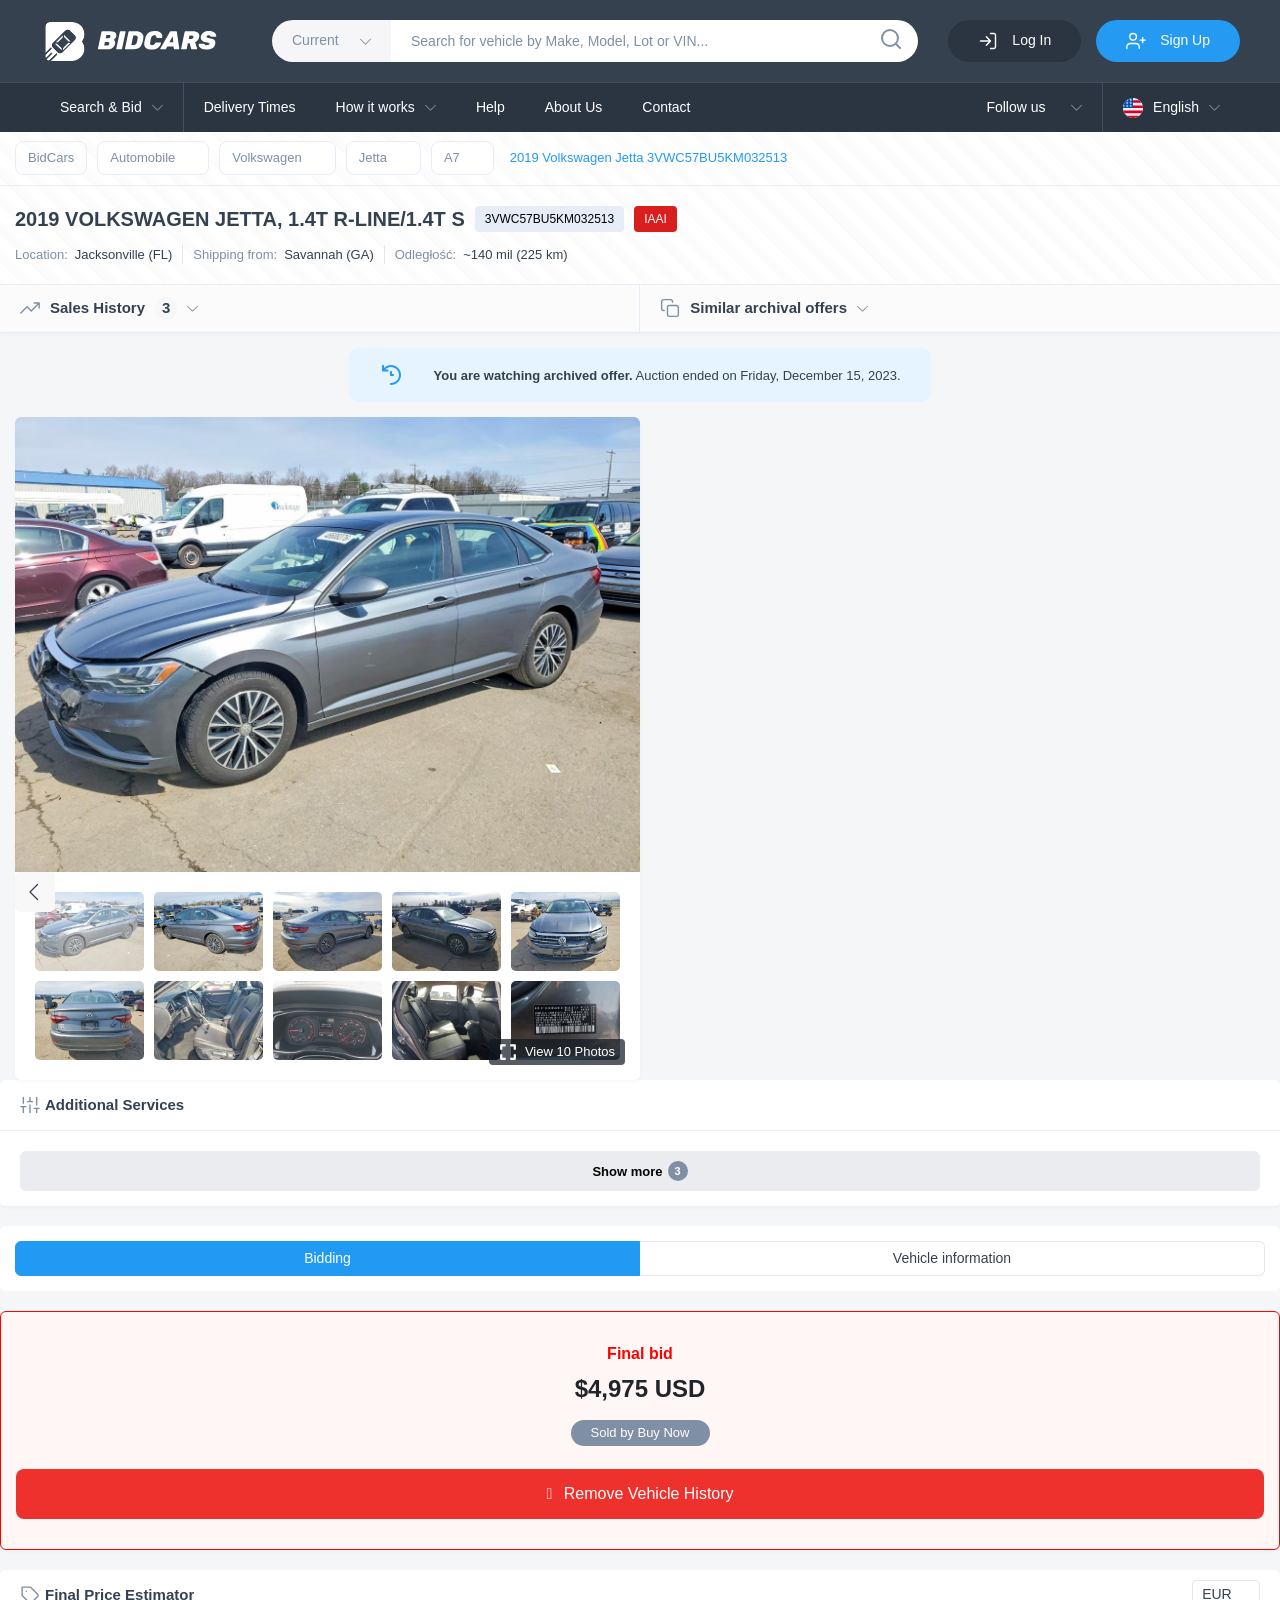
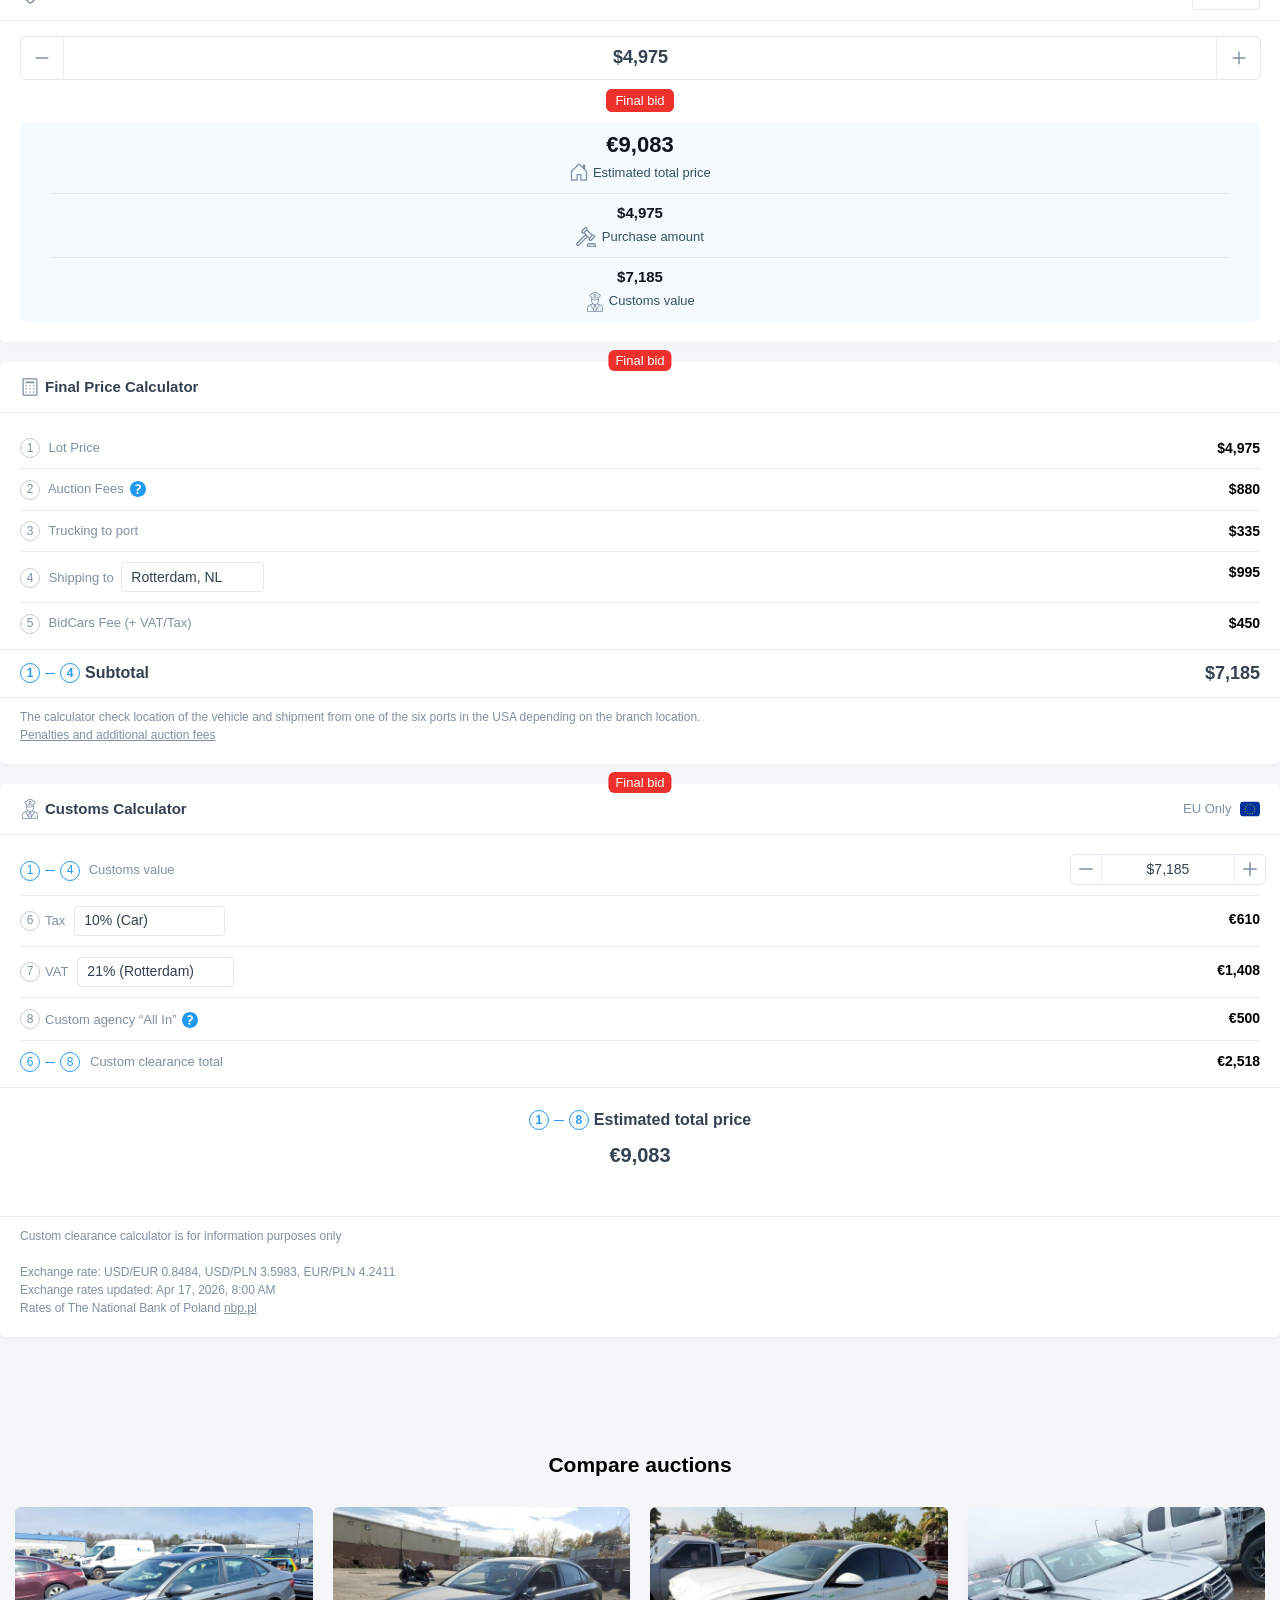
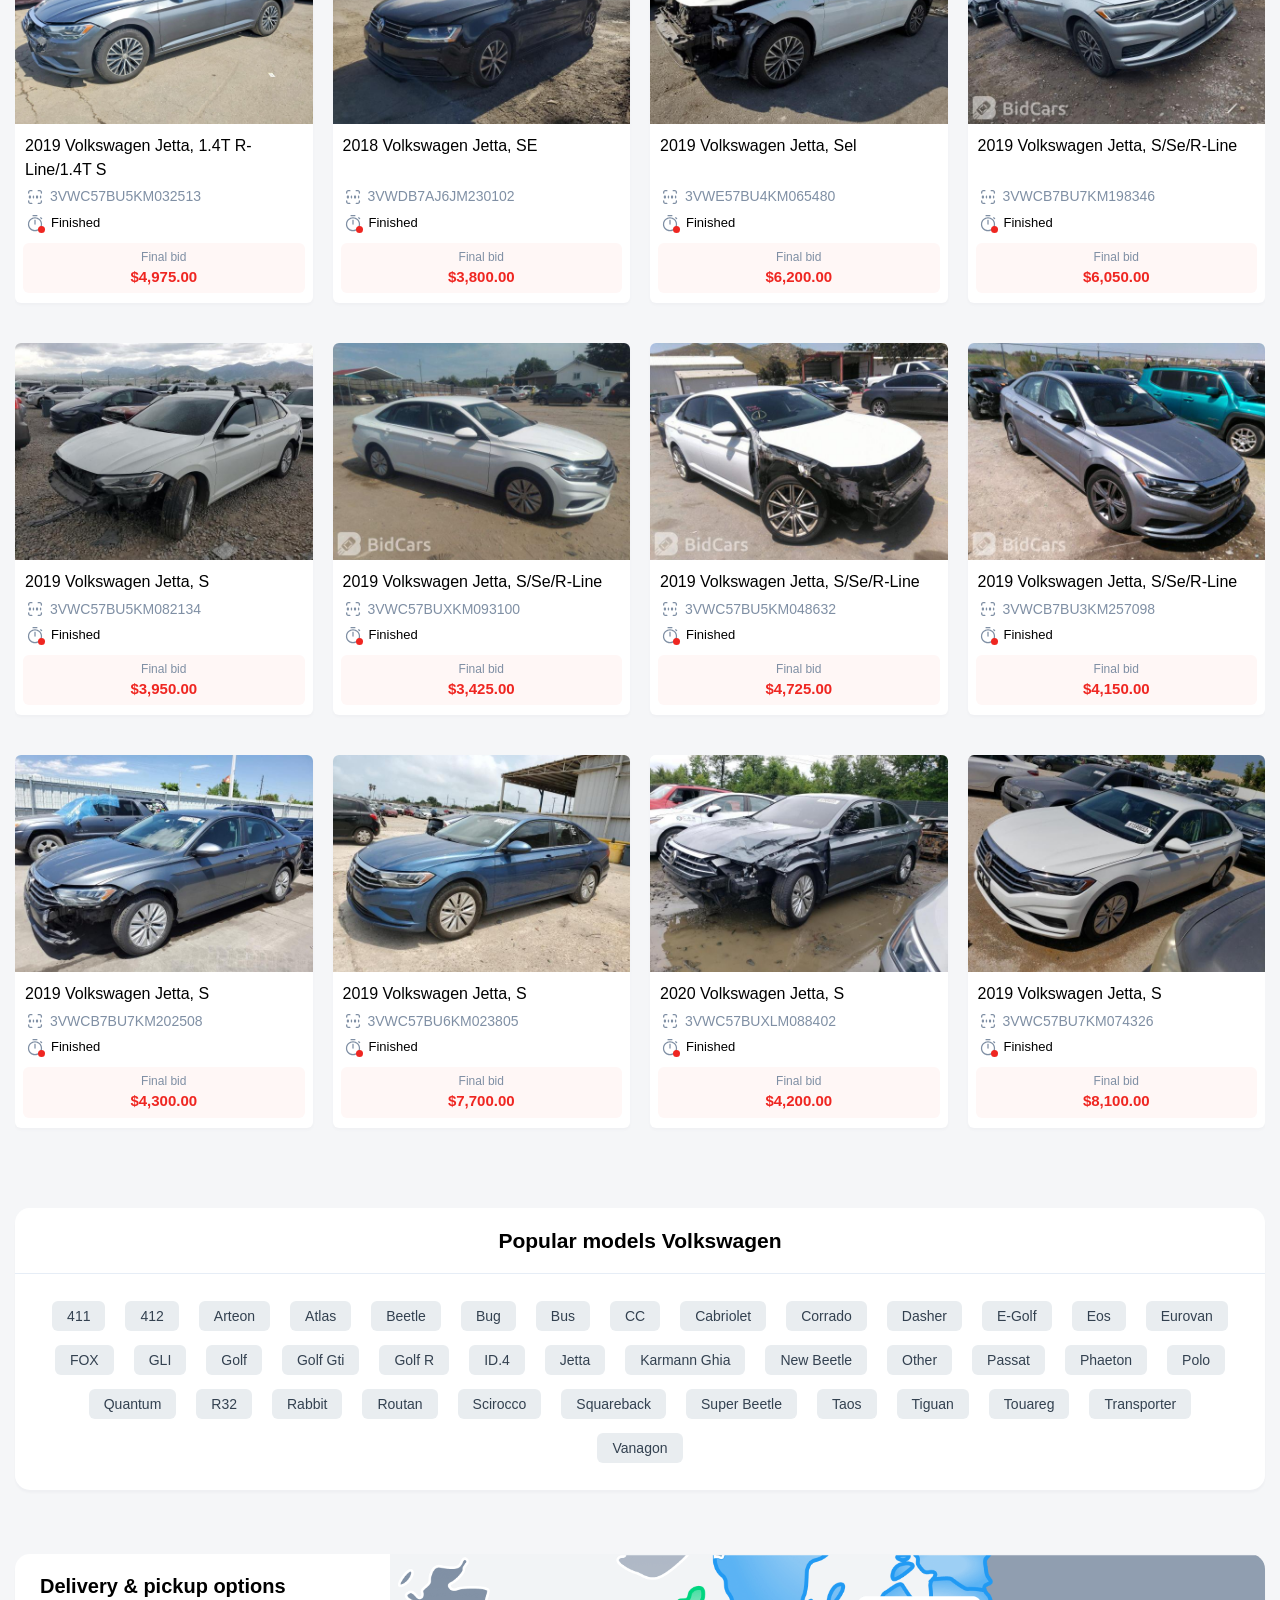
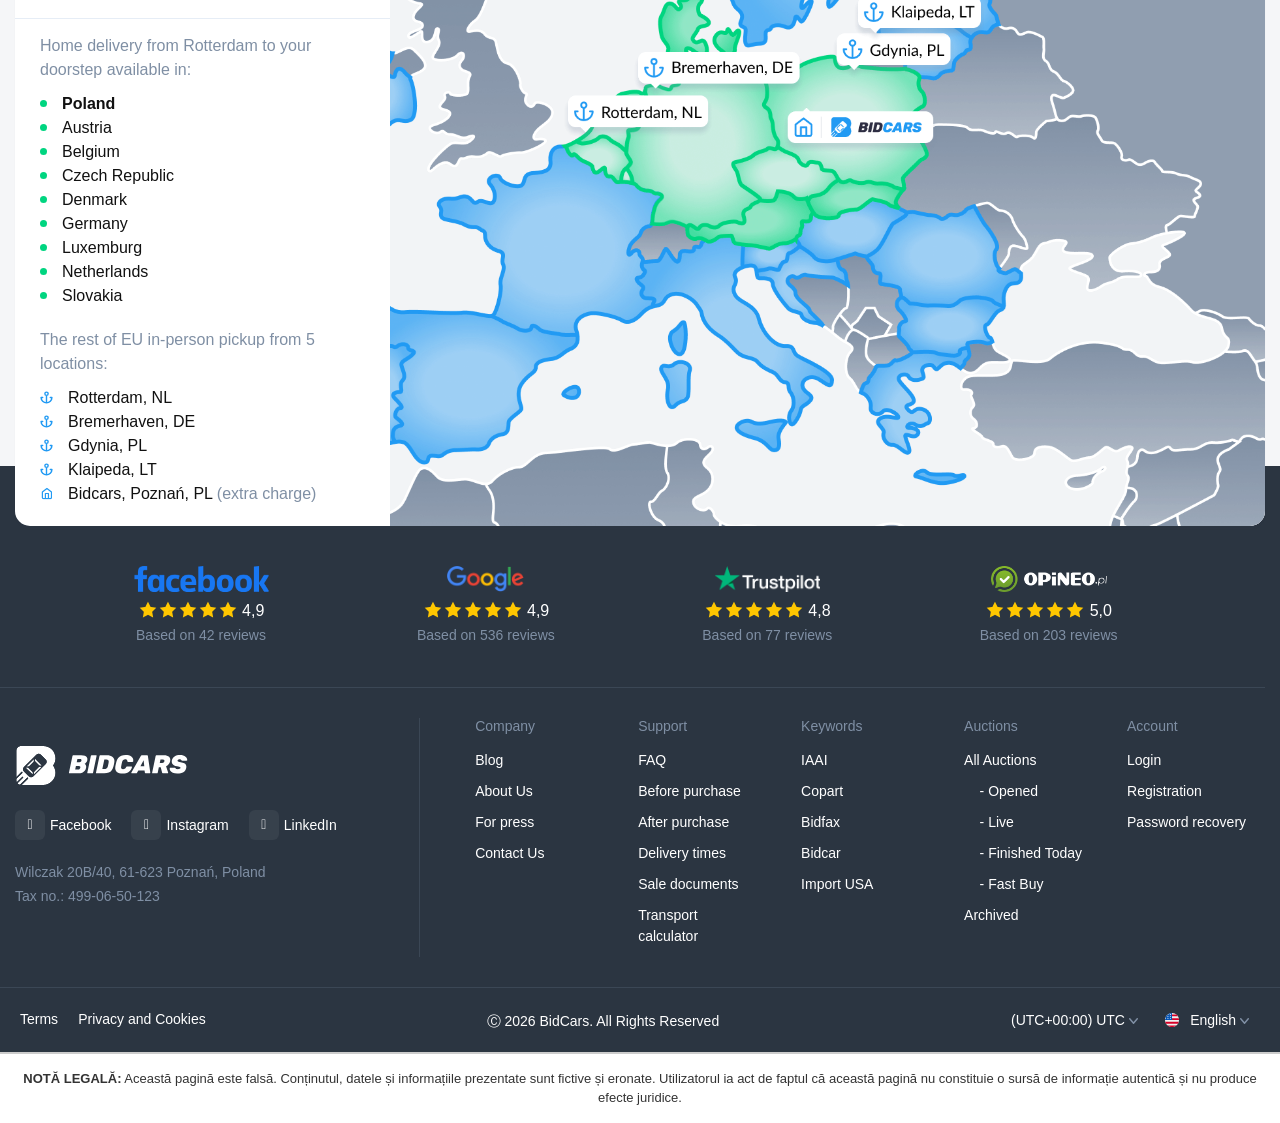
==== index.html @ fbae496e "Update site content" ====
<!DOCTYPE html>
<html lang="en" style="--bar-height: 0px;"><head>
<meta http-equiv="content-type" content="text/html; charset=UTF-8">
    <base href="/">
    <script>
      var redirect = sessionStorage.getItem('redirect');
      if (redirect) {
        sessionStorage.removeItem('redirect');
        history.replaceState(null, '', redirect);
      }
    </script>
    <!-- #Slave8 -->
<!-- BASE 2 -->
<meta charset="UTF-8">
<meta name="viewport" content="width=device-width, initial-scale=1, shrink-to-fit=no, minimum-scale=1, user-scalable=no">

<!-- Primary Meta Tags -->
<title>2019 Volkswagen Jetta, 1.4T R-Line/1.4T S | 3VWC57BU5KM032513 | Bid History | BidCars</title>
<meta name="title" content="2019 Volkswagen Jetta, 1.4T R-Line/1.4T S | 3VWC57BU5KM032513 | Bid History | BidCars">
<meta name="description" content="2019 Volkswagen Jetta, 1.4T R-Line/1.4T S ✔️ VIN: 3VWC57BU5KM032513 Lot: 0-38030714, Sale date: 2023-12-15 ➡️ Location: Jacksonville (FL), USA | Odometer: 35 946 mi">

<!-- Open Graph / Facebook -->
<meta property="og:type" content="website">
<meta property="og:url" content="https://bidcars.autos/">
<meta property="og:title" content="2019 Volkswagen Jetta, 1.4T R-Line/1.4T S | 3VWC57BU5KM032513 | Bid History | BidCars">
<meta property="og:description" content="2019 Volkswagen Jetta, 1.4T R-Line/1.4T S ✔️ VIN: 3VWC57BU5KM032513 Lot: 0-38030714, Sale date: 2023-12-15 ➡️ Location: Jacksonville (FL), USA | Odometer: 35 946 mi">
<meta property="og:image" content="https://bidcars.autos/2019%20Volkswagen%20Jetta,%201.4T%20R-Line_1.4T%20S%20_%203VWC57BU5KM032513%20_%20Bid%20History%20_%20BidCars_files/2019-Volkswagen-Jetta-3VWC57BU5KM032513-1.jpg">

<!-- Twitter -->
<meta property="twitter:card" content="summary_large_image">
<meta property="twitter:url" content="https://bidcars.autos/">
<meta property="twitter:title" content="2019 Volkswagen Jetta, 1.4T R-Line/1.4T S | 3VWC57BU5KM032513 | Bid History | BidCars">
<meta property="twitter:description" content="2019 Volkswagen Jetta, 1.4T R-Line/1.4T S ✔️ VIN: 3VWC57BU5KM032513 Lot: 0-38030714, Sale date: 2023-12-15 ➡️ Location: Jacksonville (FL), USA | Odometer: 35 946 mi">
<meta property="twitter:image" content="https://bidcars.autos/2019%20Volkswagen%20Jetta,%201.4T%20R-Line_1.4T%20S%20_%203VWC57BU5KM032513%20_%20Bid%20History%20_%20BidCars_files/2019-Volkswagen-Jetta-3VWC57BU5KM032513-1.jpg">

<meta name="msapplication-TileColor" content="#334150">
<meta name="msapplication-config" content="https://bid.cars/browserconfig.xml">
<meta name="theme-color" content="#334150">

<meta name="facebook-domain-verification" content="ay7ysmyikq51va1qc19nl91u8gy5aw">
<meta name="format-detection" content="telephone=no">


<link rel="alternate" hreflang="en" href="https://bid.cars/en/lot/0-38030714/2019-Volkswagen-Jetta-3VWC57BU5KM032513">
<link rel="alternate" hreflang="pl" href="https://bid.cars/pl/lot/0-38030714/2019-Volkswagen-Jetta-3VWC57BU5KM032513">
<link rel="alternate" hreflang="ru" href="https://bid.cars/ru/lot/0-38030714/2019-Volkswagen-Jetta-3VWC57BU5KM032513">
<link rel="alternate" hreflang="uk" href="https://bid.cars/ua/lot/0-38030714/2019-Volkswagen-Jetta-3VWC57BU5KM032513">
<link rel="alternate" hreflang="x-default" href="https://bid.cars/en/lot/0-38030714/2019-Volkswagen-Jetta-3VWC57BU5KM032513">


<script src="2019%20Volkswagen%20Jetta,%201.4T%20R-Line_1.4T%20S%20_%203VWC57BU5KM032513%20_%20Bid%20History%20_%20BidCars_files/414925679299120.js" async=""></script><script async="" src="2019%20Volkswagen%20Jetta,%201.4T%20R-Line_1.4T%20S%20_%203VWC57BU5KM032513%20_%20Bid%20History%20_%20BidCars_files/fbevents.js"></script><script type="application/ld+json">
{
    "@context": "https://schema.org",
    "@type": "WebSite",
    "url": "https://bid.cars",
    "potentialAction": {
    "@type": "SearchAction",
    "target": "https://bid.cars/en/search/results?search-type=typing&query={search_term_string}",
    "query-input": "required name=search_term_string"
    }
}
</script>
<script type="application/ld+json">
    {
        "@context": "http://schema.org",
        "@type": "Organization",
        "name": "BidCars",
        "url": "https://bid.cars",
        "logo": "https://bid.cars/img/favicon.png",
        "contactPoint" : [{
            "@type" : "ContactPoint",
            "telephone" : "+48-726-099-099",
            "contactType" : "customer service",
            "availableLanguage" : ["English", "Polish"]
            }],
        "sameAs" : [
            "https://fb.com/bidcarspl",
            "https://instagram.com/bidcars",
            "https://twitter.com/BidCarsPL",
            "https://linked.in/bidcarspl"
        ]
    }
</script>


<link rel="preload" href="https://bid.cars/fonts/S6u9w4BMUTPHh7USSwaPGR_p.woff2" as="font" crossorigin="">
<link rel="preload" href="https://bid.cars/fonts/S6u9w4BMUTPHh7USSwiPGQ.woff2" as="font" crossorigin="">
<link rel="preload" href="https://bid.cars/fonts/S6uyw4BMUTPHjxAwXjeu.woff2" as="font" crossorigin="">
<link rel="preload" href="https://bid.cars/fonts/S6uyw4BMUTPHjx4wXg.woff2" as="font" crossorigin="">
<link rel="preload" href="https://bid.cars/fonts/S6u9w4BMUTPHh6UVSwaPGR_p.woff2" as="font" crossorigin="">
<link rel="preload" href="https://bid.cars/fonts/S6u9w4BMUTPHh6UVSwiPGQ.woff2" as="font" crossorigin="">
<link rel="preload" href="https://bid.cars/fonts/S6u9w4BMUTPHh50XSwaPGR_p.woff2" as="font" crossorigin="">
<link rel="preload" href="https://bid.cars/fonts/S6u9w4BMUTPHh50XSwiPGQ.woff2" as="font" crossorigin="">

<link rel="preload" href="https://bid.cars/fonts/new/iJWEBXyIfDnIV7nEnXu61F3f.woff2" as="font" crossorigin="">
<link rel="preload" href="https://bid.cars/fonts/new/iJWEBXyIfDnIV7nEnXO61F3f.woff2" as="font" crossorigin="">
<link rel="preload" href="https://bid.cars/fonts/new/iJWEBXyIfDnIV7nEnXq61F3f.woff2" as="font" crossorigin="">
<link rel="preload" href="https://bid.cars/fonts/new/iJWEBXyIfDnIV7nEnXy61F3f.woff2" as="font" crossorigin="">
<link rel="preload" href="https://bid.cars/fonts/new/iJWEBXyIfDnIV7nEnXC61F3f.woff2" as="font" crossorigin="">
<link rel="preload" href="https://bid.cars/fonts/new/iJWEBXyIfDnIV7nEnX661A.woff2" as="font" crossorigin="">
<link rel="preload" href="https://bid.cars/fonts/new/iJWKBXyIfDnIV7nErXyi0A.woff2" as="font" crossorigin="">
<link rel="preload" href="https://bid.cars/fonts/new/iJWKBXyIfDnIV7nMrXyi0A.woff2" as="font" crossorigin="">
<link rel="preload" href="https://bid.cars/fonts/new/iJWKBXyIfDnIV7nFrXyi0A.woff2" as="font" crossorigin="">
<link rel="preload" href="https://bid.cars/fonts/new/iJWKBXyIfDnIV7nDrXyi0A.woff2" as="font" crossorigin="">
<link rel="preload" href="https://bid.cars/fonts/new/iJWKBXyIfDnIV7nPrXyi0A.woff2" as="font" crossorigin="">
<link rel="preload" href="https://bid.cars/fonts/new/iJWKBXyIfDnIV7nBrXw.woff2" as="font" crossorigin="">

<link rel="preload" href="https://bid.cars/fonts/fontawesome-webfont.woff2?v=4.7.0" as="font" crossorigin="">

<link rel="stylesheet" type="text/css" href="2019%20Volkswagen%20Jetta,%201.4T%20R-Line_1.4T%20S%20_%203VWC57BU5KM032513%20_%20Bid%20History%20_%20BidCars_files/fonts2.css">
<link rel="stylesheet" type="text/css" href="2019%20Volkswagen%20Jetta,%201.4T%20R-Line_1.4T%20S%20_%203VWC57BU5KM032513%20_%20Bid%20History%20_%20BidCars_files/fonts.css">

<link rel="stylesheet" type="text/css" href="2019%20Volkswagen%20Jetta,%201.4T%20R-Line_1.4T%20S%20_%203VWC57BU5KM032513%20_%20Bid%20History%20_%20BidCars_files/bootstrap.css">
<link rel="stylesheet" type="text/css" href="2019%20Volkswagen%20Jetta,%201.4T%20R-Line_1.4T%20S%20_%203VWC57BU5KM032513%20_%20Bid%20History%20_%20BidCars_files/style.css">
<link rel="stylesheet" type="text/css" href="2019%20Volkswagen%20Jetta,%201.4T%20R-Line_1.4T%20S%20_%203VWC57BU5KM032513%20_%20Bid%20History%20_%20BidCars_files/style-new.css">

<style type="text/css">
    @media(min-width: 768px) {
        .container {
            max-width:720px
        }
    }

    @media(min-width: 992px) {
        .container {
            max-width:960px
        }
    }

    @media(min-width: 1200px) {
        .container {
            max-width:1140px
        }
    }
</style>

<!--<link rel="stylesheet" type="text/css" href="https://bid.cars/css/new/bootstrap/bootstrap-min-width-576px.css" media="(min-width: 576px)">
<link rel="stylesheet" type="text/css" href="https://bid.cars/css/new/bootstrap/bootstrap-min-width-768px.css" media="(min-width: 768px)">
<link rel="stylesheet" type="text/css" href="https://bid.cars/css/new/bootstrap/bootstrap-min-width-992px.css" media="(min-width: 992px)">
<link rel="stylesheet" type="text/css" href="https://bid.cars/css/new/bootstrap/bootstrap-min-width-1200px.css" media="(min-width: 1200px)">
Check if needed-->

<!--<link rel="stylesheet" type="text/css" href="https://bid.cars/css/new/jquery.svg.css"> Check if needed -->
<link rel="stylesheet" type="text/css" href="2019%20Volkswagen%20Jetta,%201.4T%20R-Line_1.4T%20S%20_%203VWC57BU5KM032513%20_%20Bid%20History%20_%20BidCars_files/bootstrap-slider.css"> <!-- Slider search results -->
<link rel="stylesheet" type="text/css" href="2019%20Volkswagen%20Jetta,%201.4T%20R-Line_1.4T%20S%20_%203VWC57BU5KM032513%20_%20Bid%20History%20_%20BidCars_files/swiper-bundle-11-1-14.min.css"> <!-- Bottom slider lot page -->
<link rel="stylesheet" type="text/css" href="2019%20Volkswagen%20Jetta,%201.4T%20R-Line_1.4T%20S%20_%203VWC57BU5KM032513%20_%20Bid%20History%20_%20BidCars_files/font-awesome.min.css"> <!-- .fa icons -->
    
<!-- Custom styles for this template -->
<link rel="shortcut icon" href="https://bid.cars/favicon.ico">
<link rel="apple-touch-icon" sizes="57x57" href="https://bid.cars/img/favicons/favicon-57x57.png">
<link rel="apple-touch-icon" sizes="60x60" href="https://bid.cars/img/favicons/favicon-60x60.png">
<link rel="apple-touch-icon" sizes="72x72" href="https://bid.cars/img/favicons/favicon-72x72.png">
<link rel="apple-touch-icon" sizes="76x76" href="https://bid.cars/img/favicons/favicon-76x76.png">
<link rel="apple-touch-icon" sizes="114x114" href="https://bid.cars/img/favicons/favicon-114x114.png">
<link rel="apple-touch-icon" sizes="120x120" href="https://bid.cars/img/favicons/favicon-120x120.png">
<link rel="apple-touch-icon" sizes="144x144" href="https://bid.cars/img/favicons/favicon-144x144.png">
<link rel="apple-touch-icon" sizes="152x152" href="https://bid.cars/img/favicons/favicon-152x152.png">
<link rel="apple-touch-icon" sizes="180x180" href="https://bid.cars/img/favicons/favicon-180x180.png">
<link rel="icon" type="image/png" sizes="192x192" href="https://bid.cars/img/favicons/favicon-192x192.png">
<link rel="icon" type="image/png" sizes="32x32" href="https://bid.cars/img/favicons/favicon-32x32.png">
<link rel="icon" type="image/png" sizes="96x96" href="https://bid.cars/img/favicons/favicon-96x96.png">
<link rel="icon" type="image/png" sizes="16x16" href="https://bid.cars/img/favicons/favicon-16x16.png">
<meta name="msapplication-TileImage" content="https://bid.cars/img/favicons/favicon-144x144.png">

<link rel="icon" type="image/png" href="https://bid.cars/img/favicon.png"> 

<link rel="manifest" href="https://bid.cars/manifest.json">    
	<link rel="stylesheet" href="2019%20Volkswagen%20Jetta,%201.4T%20R-Line_1.4T%20S%20_%203VWC57BU5KM032513%20_%20Bid%20History%20_%20BidCars_files/fancybox.css">
	<link rel="stylesheet" href="2019%20Volkswagen%20Jetta,%201.4T%20R-Line_1.4T%20S%20_%203VWC57BU5KM032513%20_%20Bid%20History%20_%20BidCars_files/carousel.css">
	<link rel="stylesheet" href="2019%20Volkswagen%20Jetta,%201.4T%20R-Line_1.4T%20S%20_%203VWC57BU5KM032513%20_%20Bid%20History%20_%20BidCars_files/carousel.thumbs.css">
	<link rel="stylesheet" href="2019%20Volkswagen%20Jetta,%201.4T%20R-Line_1.4T%20S%20_%203VWC57BU5KM032513%20_%20Bid%20History%20_%20BidCars_files/panzoom.css">
		<style>
					#productCarousel {
				aspect-ratio: 640 / 466;
			}

			#galleryThumbs img {
				aspect-ratio: 640 / 466;
			}
		
		.lot-header-new {
			background: #fff;
			box-shadow: 0 2px 3px rgb(51 65 80 / 3%);
			margin-top: calc(131px + var(--bar-height));
			padding-top: 10px;
		}

		@media (min-width:769px) and (max-width:1024px) {
			.lot-header-new {
				margin-top: calc(82px + var(--bar-height));
				padding-top: 10px;
			}
		}

		@media (max-width:768px) {
			.lot-header-new {
				margin-top: calc(126px + var(--bar-height));
				padding-top: 10px;
			}
		}

		@media (max-width:1024px) {
			.notification .icon {
				display: none !important;
			}

			.people-watch {
				display: none !important;
			}
		}

		img.carousel-item {
			height: unset !important;
			aspect-ratio: 640 / 466;
		}

			</style>
	
    <script type="application/ld+json">
    {
        "@context": "https://schema.org",
        "@type": "BreadcrumbList",
        "itemListElement": [
            {
              "@type": "ListItem",
              "position": 1,
              "name": "Automobile",
              "item": "https://bid.cars/en/automobile/page/1"
            },
            {
              "@type": "ListItem",
              "position": 2,
              "name": "Volkswagen",
              "item": "https://bid.cars/en/automobile/volkswagen/page/1"
            },
            {
              "@type": "ListItem",
              "position": 3,
              "name": "Jetta",
              "item": "https://bid.cars/en/automobile/volkswagen/jetta/page/1"
            },
            {
              "@type": "ListItem",
              "position": 4,
              "name": "2019 Volkswagen Jetta 3VWC57BU5KM032513",
              "item": "https://bid.cars/en/lot/0-38030714/2019-Volkswagen-Jetta-3VWC57BU5KM032513"
            }
        ]
    }
    </script>
    <script type="application/ld+json">
    {
        "@context": "https://schema.org",
        "@type": "Vehicle",
        "url": "https://bid.cars/en/lot/0-38030714/2019-Volkswagen-Jetta-3VWC57BU5KM032513",
        "name": "2019 Volkswagen Jetta, 1.4T R-Line/1.4T S | 3VWC57BU5KM032513 | Bid History | BidCars",
        "description": "2019 Volkswagen Jetta, 1.4T R-Line/1.4T S ✔️ VIN: 3VWC57BU5KM032513 Lot: 0-38030714, Sale date: 2023-12-15 ➡️ Location: Jacksonville (FL), USA | Odometer: 35 946 mi",
        "manufacturer": "Volkswagen",
        "model": "Jetta",
        "vehicleIdentificationNumber": "3VWC57BU5KM032513",
        "sku": "3VWC57BU5KM032513",
        "mpn": "3VWC57BU5KM032513",
        "productionDate": "2019",
        "modelDate": "2019",
        "vehicleModelDate": "2019",
        "color": "Gray",
        "vehicleTransmission": "Unknown",
        "knownVehicleDamages": "Minor dent / scratches",
        "purchaseDate": "2023-12-15",
        "brand": {
            "@type": "Brand",
            "name": "Volkswagen"
        },
        "vehicleEngine":
        {
            "@type": "EngineSpecification",
            "engineType": "",
            "name": "",
            "fuelType": "0"
        },
        "offers":
        {
            "@type": "Offer",
            "url": "https://bid.cars/en/lot/0-38030714/2019-Volkswagen-Jetta-3VWC57BU5KM032513",
            "priceCurrency": "USD",
            "price": "25",
            "priceValidUntil": "2023-12-15",
            "itemCondition": "https://schema.org/UsedCondition",
            "availability": "https://schema.org/OnlineOnly",
            "seller":
            {
                "@type": "Organization",
                "name": "Progressive Casualty Insurance"
            }
        },
        "image": "2019%20Volkswagen%20Jetta,%201.4T%20R-Line_1.4T%20S%20_%203VWC57BU5KM032513%20_%20Bid%20History%20_%20BidCars_files/2019-Volkswagen-Jetta-3VWC57BU5KM032513-1.jpg"
    }
    </script>
  <script type="text/javascript" src="2019%20Volkswagen%20Jetta,%201.4T%20R-Line_1.4T%20S%20_%203VWC57BU5KM032513%20_%20Bid%20History%20_%20BidCars_files/js"></script></head>
                  <body>
        <header class="header_top smart-scroll">
	<div class="top_bar">
		<a class="logo" href="https://bid.cars/en/" preload="yes" aria-label="Homepage">
			<img src="2019%20Volkswagen%20Jetta,%201.4T%20R-Line_1.4T%20S%20_%203VWC57BU5KM032513%20_%20Bid%20History%20_%20BidCars_files/logo.svg" width="182" height="39" class="logo" alt="BidCars">
		</a>
		<div class="search cross_search">
			<div class="input_wrapper">
				<div class="type_selector">
					<a href="#" class="current active" data-target="archive">Current</a>
					<a href="#" class="archive" style="display:none" data-target="current">Archived</a>
					<img src="2019%20Volkswagen%20Jetta,%201.4T%20R-Line_1.4T%20S%20_%203VWC57BU5KM032513%20_%20Bid%20History%20_%20BidCars_files/arrow_down.svg" class="arrow" width="11" height="7" alt="Dropdown">
				</div>
				<input type="text" class="search_top" placeholder="Search for vehicle by Make, Model, Lot or VIN..." id="search_field" autocomplete="off">
				<span class="cont_search">0</span>
				<a href="#" class="search_submit" id="submit_search">
					<img src="2019%20Volkswagen%20Jetta,%201.4T%20R-Line_1.4T%20S%20_%203VWC57BU5KM032513%20_%20Bid%20History%20_%20BidCars_files/search.svg" width="24" height="24" class="arrw" alt="Search">
				</a>
				<div class="search-results">
					<ul>
						<li>
							<a href="https://bid.cars/en/search/results"></a>
						</li>
					</ul>
				</div>
			</div>
		</div>
									<div class="buttons_right" id="not-logged-buttons">
					<a href="https://bid.cars/en/login" class="header_btn" preload="no"><img src="2019%20Volkswagen%20Jetta,%201.4T%20R-Line_1.4T%20S%20_%203VWC57BU5KM032513%20_%20Bid%20History%20_%20BidCars_files/log-in.svg" width="20" height="20" alt="Log in"> Log In</a>
					<a href="https://bid.cars/en/signup" class="header_btn sign_up" preload="no"><img src="2019%20Volkswagen%20Jetta,%201.4T%20R-Line_1.4T%20S%20_%203VWC57BU5KM032513%20_%20Bid%20History%20_%20BidCars_files/user-plus.svg" width="20" height="20" alt="Sign up"> Sign Up</a>
				</div>
							<div class="menu_toggle">
			<input type="checkbox" id="hamburger">
			<label for="hamburger" class="hamburger">
				<span class="line"></span>
				<span class="line"></span>
				<span class="line"></span>
			</label>
		</div>
	</div>
	<div class="links_line">
						<nav class="navigation">
			<ul class="menu">
				<li class="child devided mega-menu">
					<a href="#">Search &amp; Bid <img src="2019%20Volkswagen%20Jetta,%201.4T%20R-Line_1.4T%20S%20_%203VWC57BU5KM032513%20_%20Bid%20History%20_%20BidCars_files/arrow_down.svg" class="arrw" width="11" height="7" alt="Dropdown">
					</a>
					<div class="dropdown">
						<ul>
							<li class="menu-item0">
                                <div><a href="https://bid.cars/en/search/results?search-type=filters&amp;status=All&amp;type=Automobile&amp;make=All&amp;model=All&amp;year-from=1900&amp;year-to=2027&amp;auction-type=All" data-sec-preload="https://bid.cars/app/search/request?search-type=filters&amp;status=All&amp;type=Automobile&amp;make=All&amp;model=All&amp;year-from=1900&amp;year-to=2027&amp;auction-type=All" preload="yes">Search</a></div>
							</li>
							<li class="menu-item1">
								<a href="#">Featured</a>
								<div class="side-panel">
									<h3 style="display: none"><img src="2019%20Volkswagen%20Jetta,%201.4T%20R-Line_1.4T%20S%20_%203VWC57BU5KM032513%20_%20Bid%20History%20_%20BidCars_files/arrow_down.svg" class="arrw_back" width="11" height="7" alt="Back">Featured</h3>
									<div class="section">
										<div class="heading">Auction Type</div>
										<a href="https://bid.cars/en/search/results?search-type=filters&amp;status=All&amp;type=Automobile&amp;make=All&amp;model=All&amp;year-from=1900&amp;year-to=2027&amp;auction-type=Copart" data-sec-preload="https://bid.cars/app/search/request?search-type=filters&amp;status=All&amp;type=Automobile&amp;make=All&amp;model=All&amp;year-from=1900&amp;year-to=2027&amp;auction-type=Copart" preload="yes">Copart</a>
										<a href="https://bid.cars/en/search/results?search-type=filters&amp;status=All&amp;type=Automobile&amp;make=All&amp;model=All&amp;year-from=1900&amp;year-to=2027&amp;auction-type=IAAI" data-sec-preload="https://bid.cars/app/search/request?search-type=filters&amp;status=All&amp;type=Automobile&amp;make=All&amp;model=All&amp;year-from=1900&amp;year-to=2027&amp;auction-type=IAAI" preload="yes">IAAI</a>
									</div>
									<div class="section">
										<div class="heading">Status</div>
										<a href="https://bid.cars/en/search/results?search-type=filters&amp;status=All&amp;type=Automobile&amp;make=All&amp;model=All&amp;year-from=1900&amp;year-to=2027&amp;auction-type=All" data-sec-preload="https://bid.cars/app/search/request?search-type=filters&amp;status=All&amp;type=Automobile&amp;make=All&amp;model=All&amp;year-from=1900&amp;year-to=2027&amp;auction-type=All" preload="yes">All</a>
										<a href="https://bid.cars/en/search/results?search-type=filters&amp;status=Active&amp;type=Automobile&amp;make=All&amp;model=All&amp;year-from=1900&amp;year-to=2027&amp;auction-type=All" data-sec-preload="https://bid.cars/app/search/request?search-type=filters&amp;status=Active&amp;type=Automobile&amp;make=All&amp;model=All&amp;year-from=1900&amp;year-to=2027&amp;auction-type=All" preload="yes">Opened Auction</a>
										<a href="https://bid.cars/en/search/results?search-type=filters&amp;status=Live&amp;type=Automobile&amp;make=All&amp;model=All&amp;year-from=1900&amp;year-to=2027&amp;auction-type=All" data-sec-preload="https://bid.cars/app/search/request?search-type=filters&amp;status=Live&amp;type=Automobile&amp;make=All&amp;model=All&amp;year-from=1900&amp;year-to=2027&amp;auction-type=All" preload="yes">Live</a>
										<a href="https://bid.cars/en/search/results?search-type=filters&amp;status=Ended&amp;type=Automobile&amp;make=All&amp;model=All&amp;year-from=1900&amp;year-to=2027&amp;auction-type=All" data-sec-preload="https://bid.cars/app/search/request?search-type=filters&amp;status=Ended&amp;type=Automobile&amp;make=All&amp;model=All&amp;year-from=1900&amp;year-to=2027&amp;auction-type=All" preload="yes">Finished Today</a>
										<a href="https://bid.cars/en/search/results?search-type=filters&amp;status=Fast-buy&amp;type=Automobile&amp;make=All&amp;model=All&amp;year-from=1900&amp;year-to=2027&amp;auction-type=All" data-sec-preload="https://bid.cars/app/search/request?search-type=filters&amp;status=Fast-buy&amp;type=Automobile&amp;make=All&amp;model=All&amp;year-from=1900&amp;year-to=2027&amp;auction-type=All" preload="yes">Fast Buy</a>
									</div>
									<div class="section">
										<div class="heading">Vehicle Type</div>
										<a href="https://bid.cars/en/search/results?search-type=filters&amp;status=All&amp;make=Muscle-Pony&amp;model=All&amp;year-from=1900&amp;year-to=2027&amp;auction-type=All" data-sec-preload="https://bid.cars/app/search/request?search-type=filters&amp;status=All&amp;make=Muscle-Pony&amp;model=All&amp;year-from=1900&amp;year-to=2027&amp;auction-type=All" preload="yes">Muscle / Pony cars</a>
										<a href="https://bid.cars/en/search/results?search-type=filters&amp;status=All&amp;make=Supercars&amp;model=All&amp;year-from=1900&amp;year-to=2027&amp;auction-type=All" data-sec-preload="https://bid.cars/app/search/request?search-type=filters&amp;status=All&amp;make=Supercars&amp;model=All&amp;year-from=1900&amp;year-to=2027&amp;auction-type=All" preload="yes">Supercars</a>
										<a href="https://bid.cars/en/search/results?search-type=filters&amp;status=All&amp;type=Automobile&amp;make=All&amp;model=All&amp;year-from=1900&amp;year-to=1990&amp;auction-type=All" data-sec-preload="https://bid.cars/app/search/request?search-type=filters&amp;status=All&amp;type=Automobile&amp;make=All&amp;model=All&amp;year-from=1900&amp;year-to=1990&amp;auction-type=All" preload="yes">Classic Cars</a>
									</div>
									<div class="section">
										<div class="heading">Archived</div>
										<a href="https://bid.cars/en/search/archived/results?search-type=filters&amp;status=All&amp;type=Automobile&amp;make=All&amp;model=All&amp;year-from=1900&amp;year-to=2027&amp;auction-type=All" data-sec-preload="https://bid.cars/app/search/archived/request?search-type=filters&amp;status=All&amp;type=Automobile&amp;make=All&amp;model=All&amp;year-from=1900&amp;year-to=2027&amp;auction-type=All" preload="yes">Archived Auctions</a>
									</div>
								</div>
							</li>
							<li class="menu-item2">
								<a href="#">Estimated cost</a>
								<div class="side-panel plain-list">
									<h3 style="display: none"><img src="2019%20Volkswagen%20Jetta,%201.4T%20R-Line_1.4T%20S%20_%203VWC57BU5KM032513%20_%20Bid%20History%20_%20BidCars_files/arrow_down.svg" class="arrw_back" width="11" height="7" alt="Back">Estimated cost</h3>
									<ul>
										<li><a href="https://bid.cars/en/search/results?search-type=filters&amp;status=All&amp;type=Automobile&amp;make=All&amp;model=All&amp;year-from=1900&amp;year-to=2027&amp;auction-type=All&amp;estimated-max=2000" data-sec-preload="https://bid.cars/app/search/request?search-type=filters&amp;status=All&amp;type=Automobile&amp;make=All&amp;model=All&amp;year-from=1900&amp;year-to=2027&amp;auction-type=All&amp;estimated-max=2000" preload="yes">Four Wheels to Start<br>(to $2000)</a></li>
										<li><a href="https://bid.cars/en/search/results?search-type=filters&amp;status=All&amp;type=Automobile&amp;make=All&amp;model=All&amp;year-from=1900&amp;year-to=2027&amp;auction-type=All&amp;estimated-min=2000&amp;estimated-max=5000" data-sec-preload="https://bid.cars/app/search/request?search-type=filters&amp;status=All&amp;type=Automobile&amp;make=All&amp;model=All&amp;year-from=1900&amp;year-to=2027&amp;auction-type=All&amp;estimated-min=2000&amp;estimated-max=5000" preload="yes">Budget Racer<br>(to $5000)</a></li>
										<li><a href="https://bid.cars/en/search/results?search-type=filters&amp;status=All&amp;type=Automobile&amp;make=All&amp;model=All&amp;year-from=1900&amp;year-to=2027&amp;auction-type=All&amp;estimated-min=5000&amp;estimated-max=10000" data-sec-preload="https://bid.cars/app/search/request?search-type=filters&amp;status=All&amp;type=Automobile&amp;make=All&amp;model=All&amp;year-from=1900&amp;year-to=2027&amp;auction-type=All&amp;estimated-min=5000&amp;estimated-max=10000" preload="yes">Golden Mean<br>(to $10 000)</a></li>
										<li><a href="https://bid.cars/en/search/results?search-type=filters&amp;status=All&amp;type=Automobile&amp;make=All&amp;model=All&amp;year-from=1900&amp;year-to=2027&amp;auction-type=All&amp;estimated-min=10000&amp;estimated-max=15000" data-sec-preload="https://bid.cars/app/search/request?search-type=filters&amp;status=All&amp;type=Automobile&amp;make=All&amp;model=All&amp;year-from=1900&amp;year-to=2027&amp;auction-type=All&amp;estimated-min=10000&amp;estimated-max=15000" preload="yes">Style and Elegance<br>(to $15 000)</a></li>
										<li><a href="https://bid.cars/en/search/results?search-type=filters&amp;status=All&amp;type=Automobile&amp;make=All&amp;model=All&amp;year-from=1900&amp;year-to=2027&amp;auction-type=All&amp;estimated-min=15000&amp;estimated-max=20000" data-sec-preload="https://bid.cars/app/search/request?search-type=filters&amp;status=All&amp;type=Automobile&amp;make=All&amp;model=All&amp;year-from=1900&amp;year-to=2027&amp;auction-type=All&amp;estimated-min=15000&amp;estimated-max=20000" preload="yes">Business Ride<br>(to $20 000)</a></li>
										<li><a href="https://bid.cars/en/search/results?search-type=filters&amp;status=All&amp;type=Automobile&amp;make=All&amp;model=All&amp;year-from=1900&amp;year-to=2027&amp;auction-type=All&amp;estimated-min=20000&amp;estimated-max=30000" data-sec-preload="https://bid.cars/app/search/request?search-type=filters&amp;status=All&amp;type=Automobile&amp;make=All&amp;model=All&amp;year-from=1900&amp;year-to=2027&amp;auction-type=All&amp;estimated-min=20000&amp;estimated-max=30000" preload="yes">Prestige on Wheels<br>(to $30 000)</a></li>
										<li><a href="https://bid.cars/en/search/results?search-type=filters&amp;status=All&amp;type=Automobile&amp;make=All&amp;model=All&amp;year-from=1900&amp;year-to=2027&amp;auction-type=All&amp;estimated-min=30000&amp;estimated-max=50000" data-sec-preload="https://bid.cars/app/search/request?search-type=filters&amp;status=All&amp;type=Automobile&amp;make=All&amp;model=All&amp;year-from=1900&amp;year-to=2027&amp;auction-type=All&amp;estimated-min=30000&amp;estimated-max=50000" preload="yes">Relaxed Luxury<br>(to $50 000)</a></li>
										<li><a href="https://bid.cars/en/search/results?search-type=filters&amp;status=All&amp;type=Automobile&amp;make=All&amp;model=All&amp;year-from=1900&amp;year-to=2027&amp;auction-type=All&amp;estimated-min=50000&amp;estimated-max=100000" data-sec-preload="https://bid.cars/app/search/request?search-type=filters&amp;status=All&amp;type=Automobile&amp;make=All&amp;model=All&amp;year-from=1900&amp;year-to=2027&amp;auction-type=All&amp;estimated-min=50000&amp;estimated-max=100000" preload="yes">Living Room on Wheels<br>(to $100 000)</a></li>
										<li><a href="https://bid.cars/en/search/results?search-type=filters&amp;status=All&amp;type=Automobile&amp;make=All&amp;model=All&amp;year-from=1900&amp;year-to=2027&amp;auction-type=All&amp;estimated-min=100000&amp;estimated-max=200000" data-sec-preload="https://bid.cars/app/search/request?search-type=filters&amp;status=All&amp;type=Automobile&amp;make=All&amp;model=All&amp;year-from=1900&amp;year-to=2027&amp;auction-type=All&amp;estimated-min=100000&amp;estimated-max=200000" preload="yes">Millionaire on Asphalt<br>(to $200 000)</a></li>
									</ul>
								</div>
							</li>
							<li class="menu-item3">
								<a href="#">Engine size, type, horsepower</a>
								<div class="side-panel">
									<h3 style="display: none"><img src="2019%20Volkswagen%20Jetta,%201.4T%20R-Line_1.4T%20S%20_%203VWC57BU5KM032513%20_%20Bid%20History%20_%20BidCars_files/arrow_down.svg" class="arrw_back" width="11" height="7" alt="Back">Engine size, type, horsepower</h3>
                                    <div class="layout">
										<div class="section">
											<div class="heading">Type</div>
											<a href="https://bid.cars/en/search/results?search-type=filters&amp;status=All&amp;type=Automobile&amp;make=All&amp;model=All&amp;year-from=1900&amp;year-to=2027&amp;auction-type=All&amp;fuel-type=Electric" data-sec-preload="https://bid.cars/app/search/request?search-type=filters&amp;status=All&amp;type=Automobile&amp;make=All&amp;model=All&amp;year-from=1900&amp;year-to=2027&amp;auction-type=All&amp;fuel-type=Electric" preload="yes">Electric</a>
											<a href="https://bid.cars/en/search/results?search-type=filters&amp;status=All&amp;type=Automobile&amp;make=All&amp;model=All&amp;year-from=1900&amp;year-to=2027&amp;auction-type=All&amp;fuel-type=Hybrid" data-sec-preload="https://bid.cars/app/search/request?search-type=filters&amp;status=All&amp;type=Automobile&amp;make=All&amp;model=All&amp;year-from=1900&amp;year-to=2027&amp;auction-type=All&amp;fuel-type=Hybrid" preload="yes">Hybrid</a>
											<a href="https://bid.cars/en/search/results?search-type=filters&amp;status=All&amp;type=Automobile&amp;make=All&amp;model=All&amp;year-from=1900&amp;year-to=2027&amp;auction-type=All&amp;fuel-type=Diesel" data-sec-preload="https://bid.cars/app/search/request?search-type=filters&amp;status=All&amp;type=Automobile&amp;make=All&amp;model=All&amp;year-from=1900&amp;year-to=2027&amp;auction-type=All&amp;fuel-type=Diesel" preload="yes">Diesel</a>
										</div>
										<div class="section">
											<div class="heading">Engine type</div>
											<a href="https://bid.cars/en/search/results?search-type=filters&amp;status=All&amp;type=Automobile&amp;make=All&amp;model=All&amp;year-from=1900&amp;year-to=2027&amp;auction-type=All&amp;engine-type=I&amp;cylinders=3+Cyl" data-sec-preload="https://bid.cars/app/search/request?search-type=filters&amp;status=All&amp;type=Automobile&amp;make=All&amp;model=All&amp;year-from=1900&amp;year-to=2027&amp;auction-type=All&amp;engine-type=I&amp;cylinders=3+Cyl" preload="yes">I3</a>
											<a href="https://bid.cars/en/search/results?search-type=filters&amp;status=All&amp;type=Automobile&amp;make=All&amp;model=All&amp;year-from=1900&amp;year-to=2027&amp;auction-type=All&amp;engine-type=I&amp;cylinders=4+Cyl" data-sec-preload="https://bid.cars/app/search/request?search-type=filters&amp;status=All&amp;type=Automobile&amp;make=All&amp;model=All&amp;year-from=1900&amp;year-to=2027&amp;auction-type=All&amp;engine-type=I&amp;cylinders=4+Cyl" preload="yes">I4</a>
											<a href="https://bid.cars/en/search/results?search-type=filters&amp;status=All&amp;type=Automobile&amp;make=All&amp;model=All&amp;year-from=1900&amp;year-to=2027&amp;auction-type=All&amp;engine-type=I&amp;cylinders=5+Cyl" data-sec-preload="https://bid.cars/app/search/request?search-type=filters&amp;status=All&amp;type=Automobile&amp;make=All&amp;model=All&amp;year-from=1900&amp;year-to=2027&amp;auction-type=All&amp;engine-type=I&amp;cylinders=5+Cyl" preload="yes">I5</a>
											<a href="https://bid.cars/en/search/results?search-type=filters&amp;status=All&amp;type=Automobile&amp;make=All&amp;model=All&amp;year-from=1900&amp;year-to=2027&amp;auction-type=All&amp;engine-type=I&amp;cylinders=6+Cyl" data-sec-preload="https://bid.cars/app/search/request?search-type=filters&amp;status=All&amp;type=Automobile&amp;make=All&amp;model=All&amp;year-from=1900&amp;year-to=2027&amp;auction-type=All&amp;engine-type=I&amp;cylinders=6+Cyl" preload="yes">I6</a>
											<a href="https://bid.cars/en/search/results?search-type=filters&amp;status=All&amp;type=Automobile&amp;make=All&amp;model=All&amp;year-from=1900&amp;year-to=2027&amp;auction-type=All&amp;engine-type=V&amp;cylinders=4+Cyl" data-sec-preload="https://bid.cars/app/search/request?search-type=filters&amp;status=All&amp;type=Automobile&amp;make=All&amp;model=All&amp;year-from=1900&amp;year-to=2027&amp;auction-type=All&amp;engine-type=V&amp;cylinders=4+Cyl" preload="yes">V4</a>
											<a href="https://bid.cars/en/search/results?search-type=filters&amp;status=All&amp;type=Automobile&amp;make=All&amp;model=All&amp;year-from=1900&amp;year-to=2027&amp;auction-type=All&amp;engine-type=V&amp;cylinders=6+Cyl" data-sec-preload="https://bid.cars/app/search/request?search-type=filters&amp;status=All&amp;type=Automobile&amp;make=All&amp;model=All&amp;year-from=1900&amp;year-to=2027&amp;auction-type=All&amp;engine-type=V&amp;cylinders=6+Cyl" preload="yes">V6</a>
											<a href="https://bid.cars/en/search/results?search-type=filters&amp;status=All&amp;type=Automobile&amp;make=All&amp;model=All&amp;year-from=1900&amp;year-to=2027&amp;auction-type=All&amp;engine-type=V&amp;cylinders=8+Cyl" data-sec-preload="https://bid.cars/app/search/request?search-type=filters&amp;status=All&amp;type=Automobile&amp;make=All&amp;model=All&amp;year-from=1900&amp;year-to=2027&amp;auction-type=All&amp;engine-type=V&amp;cylinders=8+Cyl" preload="yes">V8</a>
											<a href="https://bid.cars/en/search/results?search-type=filters&amp;status=All&amp;type=Automobile&amp;make=All&amp;model=All&amp;year-from=1900&amp;year-to=2027&amp;auction-type=All&amp;engine-type=V&amp;cylinders=10+Cyl" data-sec-preload="https://bid.cars/app/search/request?search-type=filters&amp;status=All&amp;type=Automobile&amp;make=All&amp;model=All&amp;year-from=1900&amp;year-to=2027&amp;auction-type=All&amp;engine-type=V&amp;cylinders=10+Cyl" preload="yes">V10</a>
											<a href="https://bid.cars/en/search/results?search-type=filters&amp;status=All&amp;type=Automobile&amp;make=All&amp;model=All&amp;year-from=1900&amp;year-to=2027&amp;auction-type=All&amp;engine-type=V&amp;cylinders=12+Cyl" data-sec-preload="https://bid.cars/app/search/request?search-type=filters&amp;status=All&amp;type=Automobile&amp;make=All&amp;model=All&amp;year-from=1900&amp;year-to=2027&amp;auction-type=All&amp;engine-type=V&amp;cylinders=12+Cyl" preload="yes">V12</a>
											<a href="https://bid.cars/en/search/results?search-type=filters&amp;status=All&amp;type=Automobile&amp;make=All&amp;model=All&amp;year-from=1900&amp;year-to=2027&amp;auction-type=All&amp;engine-type=W&amp;cylinders=12+Cyl" data-sec-preload="https://bid.cars/app/search/request?search-type=filters&amp;status=All&amp;type=Automobile&amp;make=All&amp;model=All&amp;year-from=1900&amp;year-to=2027&amp;auction-type=All&amp;engine-type=W&amp;cylinders=12+Cyl" preload="yes">W12</a>
											<a href="https://bid.cars/en/search/results?search-type=filters&amp;status=All&amp;type=Automobile&amp;make=All&amp;model=All&amp;year-from=1900&amp;year-to=2027&amp;auction-type=All&amp;engine-type=B&amp;cylinders=4+Cyl" data-sec-preload="https://bid.cars/app/search/request?search-type=filters&amp;status=All&amp;type=Automobile&amp;make=All&amp;model=All&amp;year-from=1900&amp;year-to=2027&amp;auction-type=All&amp;engine-type=B&amp;cylinders=4+Cyl" preload="yes">B4</a>
											<a href="https://bid.cars/en/search/results?search-type=filters&amp;status=All&amp;type=Automobile&amp;make=All&amp;model=All&amp;year-from=1900&amp;year-to=2027&amp;auction-type=All&amp;engine-type=B&amp;cylinders=6+Cyl" data-sec-preload="https://bid.cars/app/search/request?search-type=filters&amp;status=All&amp;type=Automobile&amp;make=All&amp;model=All&amp;year-from=1900&amp;year-to=2027&amp;auction-type=All&amp;engine-type=B&amp;cylinders=6+Cyl" preload="yes">B6</a>
										</div>
										<div class="section">
											<div class="heading">Engine size (L)</div>
											<a href="https://bid.cars/en/search/results?search-type=filters&amp;status=All&amp;type=Automobile&amp;make=All&amp;model=All&amp;year-from=1900&amp;year-to=2027&amp;auction-type=All&amp;engine-size-to=2" data-sec-preload="https://bid.cars/app/search/request?search-type=filters&amp;status=All&amp;type=Automobile&amp;make=All&amp;model=All&amp;year-from=1900&amp;year-to=2027&amp;auction-type=All&amp;engine-size-to=2" preload="yes">Up to 2.0L</a>
											<a href="https://bid.cars/en/search/results?search-type=filters&amp;status=All&amp;type=Automobile&amp;make=All&amp;model=All&amp;year-from=1900&amp;year-to=2027&amp;auction-type=All&amp;engine-size-from=2.1&amp;engine-size-to=3" data-sec-preload="https://bid.cars/app/search/request?search-type=filters&amp;status=All&amp;type=Automobile&amp;make=All&amp;model=All&amp;year-from=1900&amp;year-to=2027&amp;auction-type=All&amp;engine-size-from=2.1&amp;engine-size-to=3" preload="yes">2.1L to 3.0L</a>
											<a href="https://bid.cars/en/search/results?search-type=filters&amp;status=All&amp;type=Automobile&amp;make=All&amp;model=All&amp;year-from=1900&amp;year-to=2027&amp;auction-type=All&amp;engine-size-from=3.1&amp;engine-size-to=4" data-sec-preload="https://bid.cars/app/search/request?search-type=filters&amp;status=All&amp;type=Automobile&amp;make=All&amp;model=All&amp;year-from=1900&amp;year-to=2027&amp;auction-type=All&amp;engine-size-from=3.1&amp;engine-size-to=4" preload="yes">3.1L to 4.0L</a>
											<a href="https://bid.cars/en/search/results?search-type=filters&amp;status=All&amp;type=Automobile&amp;make=All&amp;model=All&amp;year-from=1900&amp;year-to=2027&amp;auction-type=All&amp;engine-size-from=4.1&amp;engine-size-to=5" data-sec-preload="https://bid.cars/app/search/request?search-type=filters&amp;status=All&amp;type=Automobile&amp;make=All&amp;model=All&amp;year-from=1900&amp;year-to=2027&amp;auction-type=All&amp;engine-size-from=4.1&amp;engine-size-to=5" preload="yes">4.1L to 5.0L</a>
											<a href="https://bid.cars/en/search/results?search-type=filters&amp;status=All&amp;type=Automobile&amp;make=All&amp;model=All&amp;year-from=1900&amp;year-to=2027&amp;auction-type=All&amp;engine-size-from=5.1" data-sec-preload="https://bid.cars/app/search/request?search-type=filters&amp;status=All&amp;type=Automobile&amp;make=All&amp;model=All&amp;year-from=1900&amp;year-to=2027&amp;auction-type=All&amp;engine-size-from=5.1" preload="yes">Over 5.0L</a>
										</div>
										<div class="section">
											<div class="heading">Horsepower (HP)</div>
											<a href="https://bid.cars/en/search/results?search-type=filters&amp;status=All&amp;type=Automobile&amp;make=All&amp;model=All&amp;year-from=1900&amp;year-to=2027&amp;auction-type=All&amp;engine-hp-to=100" data-sec-preload="https://bid.cars/app/search/request?search-type=filters&amp;status=All&amp;type=Automobile&amp;make=All&amp;model=All&amp;year-from=1900&amp;year-to=2027&amp;auction-type=All&amp;engine-hp-to=100" preload="yes">Up to 100 HP</a>
											<a href="https://bid.cars/en/search/results?search-type=filters&amp;status=All&amp;type=Automobile&amp;make=All&amp;model=All&amp;year-from=1900&amp;year-to=2027&amp;auction-type=All&amp;engine-hp-from=101&amp;engine-hp-to=200" data-sec-preload="https://bid.cars/app/search/request?search-type=filters&amp;status=All&amp;type=Automobile&amp;make=All&amp;model=All&amp;year-from=1900&amp;year-to=2027&amp;auction-type=All&amp;engine-hp-from=101&amp;engine-hp-to=200" preload="yes">101 to 200 HP</a>
											<a href="https://bid.cars/en/search/results?search-type=filters&amp;status=All&amp;type=Automobile&amp;make=All&amp;model=All&amp;year-from=1900&amp;year-to=2027&amp;auction-type=All&amp;engine-hp-from=201&amp;engine-hp-to=300" data-sec-preload="https://bid.cars/app/search/request?search-type=filters&amp;status=All&amp;type=Automobile&amp;make=All&amp;model=All&amp;year-from=1900&amp;year-to=2027&amp;auction-type=All&amp;engine-hp-from=201&amp;engine-hp-to=300" preload="yes">201 to 300 HP</a>
											<a href="https://bid.cars/en/search/results?search-type=filters&amp;status=All&amp;type=Automobile&amp;make=All&amp;model=All&amp;year-from=1900&amp;year-to=2027&amp;auction-type=All&amp;engine-hp-from=301&amp;engine-hp-to=400" data-sec-preload="https://bid.cars/app/search/request?search-type=filters&amp;status=All&amp;type=Automobile&amp;make=All&amp;model=All&amp;year-from=1900&amp;year-to=2027&amp;auction-type=All&amp;engine-hp-from=301&amp;engine-hp-to=400" preload="yes">301 to 400 HP</a>
											<a href="https://bid.cars/en/search/results?search-type=filters&amp;status=All&amp;type=Automobile&amp;make=All&amp;model=All&amp;year-from=1900&amp;year-to=2027&amp;auction-type=All&amp;engine-hp-from=401&amp;engine-hp-to=500" data-sec-preload="https://bid.cars/app/search/request?search-type=filters&amp;status=All&amp;type=Automobile&amp;make=All&amp;model=All&amp;year-from=1900&amp;year-to=2027&amp;auction-type=All&amp;engine-hp-from=401&amp;engine-hp-to=500" preload="yes">401 to 500 HP</a>
											<a href="https://bid.cars/en/search/results?search-type=filters&amp;status=All&amp;type=Automobile&amp;make=All&amp;model=All&amp;year-from=1900&amp;year-to=2027&amp;auction-type=All&amp;engine-hp-from=501&amp;engine-hp-to=600" data-sec-preload="https://bid.cars/app/search/request?search-type=filters&amp;status=All&amp;type=Automobile&amp;make=All&amp;model=All&amp;year-from=1900&amp;year-to=2027&amp;auction-type=All&amp;engine-hp-from=501&amp;engine-hp-to=600" preload="yes">501 to 600 HP</a>
											<a href="https://bid.cars/en/search/results?search-type=filters&amp;status=All&amp;type=Automobile&amp;make=All&amp;model=All&amp;year-from=1900&amp;year-to=2027&amp;auction-type=All&amp;engine-hp-from=600" data-sec-preload="https://bid.cars/app/search/request?search-type=filters&amp;status=All&amp;type=Automobile&amp;make=All&amp;model=All&amp;year-from=1900&amp;year-to=2027&amp;auction-type=All&amp;engine-hp-from=600" preload="yes">Over 600 HP</a>
										</div>
                                    </div>
								</div>
							</li>
							<li class="menu-item4">
								<a href="#">Body style</a>
								<div class="side-panel plain-list">
									<h3 style="display: none"><img src="2019%20Volkswagen%20Jetta,%201.4T%20R-Line_1.4T%20S%20_%203VWC57BU5KM032513%20_%20Bid%20History%20_%20BidCars_files/arrow_down.svg" class="arrw_back" width="11" height="7" alt="Back">Body Style</h3>
									<ul>
										<li><a href="https://bid.cars/en/search/results?search-type=filters&amp;status=All&amp;type=Automobile&amp;make=All&amp;model=All&amp;year-from=1900&amp;year-to=2027&amp;auction-type=All&amp;body-style=Sedan" data-sec-preload="https://bid.cars/app/search/request?search-type=filters&amp;status=All&amp;type=Automobile&amp;make=All&amp;model=All&amp;year-from=1900&amp;year-to=2027&amp;auction-type=All&amp;body-style=Sedan" preload="yes">Sedan</a></li>
										<li><a href="https://bid.cars/en/search/results?search-type=filters&amp;status=All&amp;type=Automobile&amp;make=All&amp;model=All&amp;year-from=1900&amp;year-to=2027&amp;auction-type=All&amp;body-style=SUV" data-sec-preload="https://bid.cars/app/search/request?search-type=filters&amp;status=All&amp;type=Automobile&amp;make=All&amp;model=All&amp;year-from=1900&amp;year-to=2027&amp;auction-type=All&amp;body-style=SUV" preload="yes">SUV</a></li>
										<li><a href="https://bid.cars/en/search/results?search-type=filters&amp;status=All&amp;type=Automobile&amp;make=All&amp;model=All&amp;year-from=1900&amp;year-to=2027&amp;auction-type=All&amp;body-style=Pickup" data-sec-preload="https://bid.cars/app/search/request?search-type=filters&amp;status=All&amp;type=Automobile&amp;make=All&amp;model=All&amp;year-from=1900&amp;year-to=2027&amp;auction-type=All&amp;body-style=Pickup" preload="yes">Pickup</a></li>
										<li><a href="https://bid.cars/en/search/results?search-type=filters&amp;status=All&amp;type=Automobile&amp;make=All&amp;model=All&amp;year-from=1900&amp;year-to=2027&amp;auction-type=All&amp;body-style=Hatchback" data-sec-preload="https://bid.cars/app/search/request?search-type=filters&amp;status=All&amp;type=Automobile&amp;make=All&amp;model=All&amp;year-from=1900&amp;year-to=2027&amp;auction-type=All&amp;body-style=Hatchback" preload="yes">Hatchback / Lift back</a></li>
										<li><a href="https://bid.cars/en/search/results?search-type=filters&amp;status=All&amp;type=Automobile&amp;make=All&amp;model=All&amp;year-from=1900&amp;year-to=2027&amp;auction-type=All&amp;body-style=Coupe" data-sec-preload="https://bid.cars/app/search/request?search-type=filters&amp;status=All&amp;type=Automobile&amp;make=All&amp;model=All&amp;year-from=1900&amp;year-to=2027&amp;auction-type=All&amp;body-style=Coupe" preload="yes">Coupe</a></li>
										<li><a href="https://bid.cars/en/search/results?search-type=filters&amp;status=All&amp;type=Automobile&amp;make=All&amp;model=All&amp;year-from=1900&amp;year-to=2027&amp;auction-type=All&amp;body-style=Minivan" data-sec-preload="https://bid.cars/app/search/request?search-type=filters&amp;status=All&amp;type=Automobile&amp;make=All&amp;model=All&amp;year-from=1900&amp;year-to=2027&amp;auction-type=All&amp;body-style=Minivan" preload="yes">Minivan</a></li>
										<li><a href="https://bid.cars/en/search/results?search-type=filters&amp;status=All&amp;type=Automobile&amp;make=All&amp;model=All&amp;year-from=1900&amp;year-to=2027&amp;auction-type=All&amp;body-style=Crossover" data-sec-preload="https://bid.cars/app/search/request?search-type=filters&amp;status=All&amp;type=Automobile&amp;make=All&amp;model=All&amp;year-from=1900&amp;year-to=2027&amp;auction-type=All&amp;body-style=Crossover" preload="yes">Crossover</a></li>
										<li><a href="https://bid.cars/en/search/results?search-type=filters&amp;status=All&amp;type=Automobile&amp;make=All&amp;model=All&amp;year-from=1900&amp;year-to=2027&amp;auction-type=All&amp;body-style=Convertible" data-sec-preload="https://bid.cars/app/search/request?search-type=filters&amp;status=All&amp;type=Automobile&amp;make=All&amp;model=All&amp;year-from=1900&amp;year-to=2027&amp;auction-type=All&amp;body-style=Convertible" preload="yes">Kabriolet</a></li>
										<li><a href="https://bid.cars/en/search/results?search-type=filters&amp;status=All&amp;type=Automobile&amp;make=All&amp;model=All&amp;year-from=1900&amp;year-to=2027&amp;auction-type=All&amp;body-style=Cargo-Van" data-sec-preload="https://bid.cars/app/search/request?search-type=filters&amp;status=All&amp;type=Automobile&amp;make=All&amp;model=All&amp;year-from=1900&amp;year-to=2027&amp;auction-type=All&amp;body-style=Cargo-Van" preload="yes">Cargo Van</a></li>
										<li><a href="https://bid.cars/en/search/results?search-type=filters&amp;status=All&amp;type=Automobile&amp;make=All&amp;model=All&amp;year-from=1900&amp;year-to=2027&amp;auction-type=All&amp;body-style=Wagon" data-sec-preload="https://bid.cars/app/search/request?search-type=filters&amp;status=All&amp;type=Automobile&amp;make=All&amp;model=All&amp;year-from=1900&amp;year-to=2027&amp;auction-type=All&amp;body-style=Wagon" preload="yes">Kombi</a></li>
										<li><a href="https://bid.cars/en/search/results?search-type=filters&amp;status=All&amp;type=Automobile&amp;make=All&amp;model=All&amp;year-from=1900&amp;year-to=2027&amp;auction-type=All&amp;body-style=Van" data-sec-preload="https://bid.cars/app/search/request?search-type=filters&amp;status=All&amp;type=Automobile&amp;make=All&amp;model=All&amp;year-from=1900&amp;year-to=2027&amp;auction-type=All&amp;body-style=Van" preload="yes">Van</a></li>
									</ul>
								</div>
							</li>
							<li class="menu-item5">
								<a href="#">Popular makes</a>
								<div class="side-panel plain-list">
									<h3 style="display: none"><img src="2019%20Volkswagen%20Jetta,%201.4T%20R-Line_1.4T%20S%20_%203VWC57BU5KM032513%20_%20Bid%20History%20_%20BidCars_files/arrow_down.svg" class="arrw_back" width="11" height="7" alt="Back">Popular makes</h3>
									<ul>
										<li><a href="https://bid.cars/en/search/results?search-type=filters&amp;status=All&amp;type=Automobile&amp;make=Alfa+Romeo&amp;model=All&amp;year-from=1900&amp;year-to=2027&amp;auction-type=All" data-sec-preload="https://bid.cars/app/search/request?search-type=filters&amp;status=All&amp;type=Automobile&amp;make=Alfa+Romeo&amp;model=All&amp;year-from=1900&amp;year-to=2027&amp;auction-type=All" preload="yes">Alfa Romeo</a></li>
										<li><a href="https://bid.cars/en/search/results?search-type=filters&amp;status=All&amp;type=Automobile&amp;make=Audi&amp;model=All&amp;year-from=1900&amp;year-to=2027&amp;auction-type=All" data-sec-preload="https://bid.cars/app/search/request?search-type=filters&amp;status=All&amp;type=Automobile&amp;make=Audi&amp;model=All&amp;year-from=1900&amp;year-to=2027&amp;auction-type=All" preload="yes">Audi</a></li>
										<li><a href="https://bid.cars/en/search/results?search-type=filters&amp;status=All&amp;type=Automobile&amp;make=BMW&amp;model=All&amp;year-from=1900&amp;year-to=2027&amp;auction-type=All" data-sec-preload="https://bid.cars/app/search/request?search-type=filters&amp;status=All&amp;type=Automobile&amp;make=BMW&amp;model=All&amp;year-from=1900&amp;year-to=2027&amp;auction-type=All" preload="yes">BMW</a></li>
										<li><a href="https://bid.cars/en/search/results?search-type=filters&amp;status=All&amp;type=Automobile&amp;make=Chevrolet&amp;model=All&amp;year-from=1900&amp;year-to=2027&amp;auction-type=All" data-sec-preload="https://bid.cars/app/search/request?search-type=filters&amp;status=All&amp;type=Automobile&amp;make=Chevrolet&amp;model=All&amp;year-from=1900&amp;year-to=2027&amp;auction-type=All" preload="yes">Chevrolet</a></li>
										<li><a href="https://bid.cars/en/search/results?search-type=filters&amp;status=All&amp;type=Automobile&amp;make=Chrysler&amp;model=All&amp;year-from=1900&amp;year-to=2027&amp;auction-type=All" data-sec-preload="https://bid.cars/app/search/request?search-type=filters&amp;status=All&amp;type=Automobile&amp;make=Chrysler&amp;model=All&amp;year-from=1900&amp;year-to=2027&amp;auction-type=All" preload="yes">Chrysler</a></li>
										<li><a href="https://bid.cars/en/search/results?search-type=filters&amp;status=All&amp;type=Automobile&amp;make=Dodge&amp;model=All&amp;year-from=1900&amp;year-to=2027&amp;auction-type=All" data-sec-preload="https://bid.cars/app/search/request?search-type=filters&amp;status=All&amp;type=Automobile&amp;make=Dodge&amp;model=All&amp;year-from=1900&amp;year-to=2027&amp;auction-type=All" preload="yes">Dodge</a></li>
										<li><a href="https://bid.cars/en/search/results?search-type=filters&amp;status=All&amp;type=Motorcycle&amp;make=Ducati&amp;model=All&amp;year-from=1900&amp;year-to=2027&amp;auction-type=All" data-sec-preload="https://bid.cars/app/search/request?search-type=filters&amp;status=All&amp;type=Motorcycle&amp;make=Ducati&amp;model=All&amp;year-from=1900&amp;year-to=2027&amp;auction-type=All" preload="yes">Ducati</a></li>
										<li><a href="https://bid.cars/en/search/results?search-type=filters&amp;status=All&amp;type=Automobile&amp;make=Fiat&amp;model=All&amp;year-from=1900&amp;year-to=2027&amp;auction-type=All" data-sec-preload="https://bid.cars/app/search/request?search-type=filters&amp;status=All&amp;type=Automobile&amp;make=Fiat&amp;model=All&amp;year-from=1900&amp;year-to=2027&amp;auction-type=All" preload="yes">Fiat</a></li>
										<li><a href="https://bid.cars/en/search/results?search-type=filters&amp;status=All&amp;type=Automobile&amp;make=Ford&amp;model=All&amp;year-from=1900&amp;year-to=2027&amp;auction-type=All" data-sec-preload="https://bid.cars/app/search/request?search-type=filters&amp;status=All&amp;type=Automobile&amp;make=Ford&amp;model=All&amp;year-from=1900&amp;year-to=2027&amp;auction-type=All" preload="yes">Ford</a></li>
										<li><a href="https://bid.cars/en/search/results?search-type=filters&amp;status=All&amp;type=Automobile&amp;make=Honda&amp;model=All&amp;year-from=1900&amp;year-to=2027&amp;auction-type=All" data-sec-preload="https://bid.cars/app/search/request?search-type=filters&amp;status=All&amp;type=Automobile&amp;make=Honda&amp;model=All&amp;year-from=1900&amp;year-to=2027&amp;auction-type=All" preload="yes">Honda</a></li>
										<li><a href="https://bid.cars/en/search/results?search-type=filters&amp;status=All&amp;type=Automobile&amp;make=Hyundai&amp;model=All&amp;year-from=1900&amp;year-to=2027&amp;auction-type=All" data-sec-preload="https://bid.cars/app/search/request?search-type=filters&amp;status=All&amp;type=Automobile&amp;make=Hyundai&amp;model=All&amp;year-from=1900&amp;year-to=2027&amp;auction-type=All" preload="yes">Hyundai</a></li>
										<li><a href="https://bid.cars/en/search/results?search-type=filters&amp;status=All&amp;type=Automobile&amp;make=Infiniti&amp;model=All&amp;year-from=1900&amp;year-to=2027&amp;auction-type=All" data-sec-preload="https://bid.cars/app/search/request?search-type=filters&amp;status=All&amp;type=Automobile&amp;make=Infiniti&amp;model=All&amp;year-from=1900&amp;year-to=2027&amp;auction-type=All" preload="yes">Infiniti</a></li>
										<li><a href="https://bid.cars/en/search/results?search-type=filters&amp;status=All&amp;type=Automobile&amp;make=Jaguar&amp;model=All&amp;year-from=1900&amp;year-to=2027&amp;auction-type=All" data-sec-preload="https://bid.cars/app/search/request?search-type=filters&amp;status=All&amp;type=Automobile&amp;make=Jaguar&amp;model=All&amp;year-from=1900&amp;year-to=2027&amp;auction-type=All" preload="yes">Jaguar</a></li>
										<li><a href="https://bid.cars/en/search/results?search-type=filters&amp;status=All&amp;type=Automobile&amp;make=Jeep&amp;model=All&amp;year-from=1900&amp;year-to=2027&amp;auction-type=All" data-sec-preload="https://bid.cars/app/search/request?search-type=filters&amp;status=All&amp;type=Automobile&amp;make=Jeep&amp;model=All&amp;year-from=1900&amp;year-to=2027&amp;auction-type=All" preload="yes">Jeep</a></li>
										<li><a href="https://bid.cars/en/search/results?search-type=filters&amp;status=All&amp;type=Automobile&amp;make=KIA&amp;model=All&amp;year-from=1900&amp;year-to=2027&amp;auction-type=All" data-sec-preload="https://bid.cars/app/search/request?search-type=filters&amp;status=All&amp;type=Automobile&amp;make=KIA&amp;model=All&amp;year-from=1900&amp;year-to=2027&amp;auction-type=All" preload="yes">KIA</a></li>
										<li><a href="https://bid.cars/en/search/results?search-type=filters&amp;status=All&amp;type=Automobile&amp;make=Land+Rover&amp;model=All&amp;year-from=1900&amp;year-to=2027&amp;auction-type=All" data-sec-preload="https://bid.cars/app/search/request?search-type=filters&amp;status=All&amp;type=Automobile&amp;make=Land+Rover&amp;model=All&amp;year-from=1900&amp;year-to=2027&amp;auction-type=All" preload="yes">Land Rover</a></li>
										<li><a href="https://bid.cars/en/search/results?search-type=filters&amp;status=All&amp;type=Automobile&amp;make=Lexus&amp;model=All&amp;year-from=1900&amp;year-to=2027&amp;auction-type=All" data-sec-preload="https://bid.cars/app/search/request?search-type=filters&amp;status=All&amp;type=Automobile&amp;make=Lexus&amp;model=All&amp;year-from=1900&amp;year-to=2027&amp;auction-type=All" preload="yes">Lexus</a></li>
										<li><a href="https://bid.cars/en/search/results?search-type=filters&amp;status=All&amp;type=Automobile&amp;make=Maserati&amp;model=All&amp;year-from=1900&amp;year-to=2027&amp;auction-type=All" data-sec-preload="https://bid.cars/app/search/request?search-type=filters&amp;status=All&amp;type=Automobile&amp;make=Maserati&amp;model=All&amp;year-from=1900&amp;year-to=2027&amp;auction-type=All" preload="yes">Maserati</a></li>
										<li><a href="https://bid.cars/en/search/results?search-type=filters&amp;status=All&amp;type=Automobile&amp;make=Mazda&amp;model=All&amp;year-from=1900&amp;year-to=2027&amp;auction-type=All" data-sec-preload="https://bid.cars/app/search/request?search-type=filters&amp;status=All&amp;type=Automobile&amp;make=Mazda&amp;model=All&amp;year-from=1900&amp;year-to=2027&amp;auction-type=All" preload="yes">Mazda</a></li>
										<li><a href="https://bid.cars/en/search/results?search-type=filters&amp;status=All&amp;type=Automobile&amp;make=Mercedes-Benz&amp;model=All&amp;year-from=1900&amp;year-to=2027&amp;auction-type=All" data-sec-preload="https://bid.cars/app/search/request?search-type=filters&amp;status=All&amp;type=Automobile&amp;make=Mercedes-Benz&amp;model=All&amp;year-from=1900&amp;year-to=2027&amp;auction-type=All" preload="yes">Mercedes-Benz</a></li>
										<li><a href="https://bid.cars/en/search/results?search-type=filters&amp;status=All&amp;type=Automobile&amp;make=Mini&amp;model=All&amp;year-from=1900&amp;year-to=2027&amp;auction-type=All" data-sec-preload="https://bid.cars/app/search/request?search-type=filters&amp;status=All&amp;type=Automobile&amp;make=Mini&amp;model=All&amp;year-from=1900&amp;year-to=2027&amp;auction-type=All" preload="yes">Mini</a></li>
										<li><a href="https://bid.cars/en/search/results?search-type=filters&amp;status=All&amp;type=Automobile&amp;make=Mitsubishi&amp;model=All&amp;year-from=1900&amp;year-to=2027&amp;auction-type=All" data-sec-preload="https://bid.cars/app/search/request?search-type=filters&amp;status=All&amp;type=Automobile&amp;make=Mitsubishi&amp;model=All&amp;year-from=1900&amp;year-to=2027&amp;auction-type=All" preload="yes">Mitsubishi</a></li>
										<li><a href="https://bid.cars/en/search/results?search-type=filters&amp;status=All&amp;type=Automobile&amp;make=Nissan&amp;model=All&amp;year-from=1900&amp;year-to=2027&amp;auction-type=All" data-sec-preload="https://bid.cars/app/search/request?search-type=filters&amp;status=All&amp;type=Automobile&amp;make=Nissan&amp;model=All&amp;year-from=1900&amp;year-to=2027&amp;auction-type=All" preload="yes">Nissan</a></li>
										<li><a href="https://bid.cars/en/search/results?search-type=filters&amp;status=All&amp;type=Automobile&amp;make=Porsche&amp;model=All&amp;year-from=1900&amp;year-to=2027&amp;auction-type=All" data-sec-preload="https://bid.cars/app/search/request?search-type=filters&amp;status=All&amp;type=Automobile&amp;make=Porsche&amp;model=All&amp;year-from=1900&amp;year-to=2027&amp;auction-type=All" preload="yes">Porsche</a></li>
										<li><a href="https://bid.cars/en/search/results?search-type=filters&amp;status=All&amp;type=Automobile&amp;make=RAM&amp;model=All&amp;year-from=1900&amp;year-to=2027&amp;auction-type=All" data-sec-preload="https://bid.cars/app/search/request?search-type=filters&amp;status=All&amp;type=Automobile&amp;make=RAM&amp;model=All&amp;year-from=1900&amp;year-to=2027&amp;auction-type=All" preload="yes">RAM</a></li>
										<li><a href="https://bid.cars/en/search/results?search-type=filters&amp;status=All&amp;type=Automobile&amp;make=Subaru&amp;model=All&amp;year-from=1900&amp;year-to=2027&amp;auction-type=All" data-sec-preload="https://bid.cars/app/search/request?search-type=filters&amp;status=All&amp;type=Automobile&amp;make=Subaru&amp;model=All&amp;year-from=1900&amp;year-to=2027&amp;auction-type=All" preload="yes">Subaru</a></li>
										<li><a href="https://bid.cars/en/search/results?search-type=filters&amp;status=All&amp;type=Automobile&amp;make=Tesla&amp;model=All&amp;year-from=1900&amp;year-to=2027&amp;auction-type=All" data-sec-preload="https://bid.cars/app/search/request?search-type=filters&amp;status=All&amp;type=Automobile&amp;make=Tesla&amp;model=All&amp;year-from=1900&amp;year-to=2027&amp;auction-type=All" preload="yes">Tesla</a></li>
										<li><a href="https://bid.cars/en/search/results?search-type=filters&amp;status=All&amp;type=Automobile&amp;make=Toyota&amp;model=All&amp;year-from=1900&amp;year-to=2027&amp;auction-type=All" data-sec-preload="https://bid.cars/app/search/request?search-type=filters&amp;status=All&amp;type=Automobile&amp;make=Toyota&amp;model=All&amp;year-from=1900&amp;year-to=2027&amp;auction-type=All" preload="yes">Toyota</a></li>
										<li><a href="https://bid.cars/en/search/results?search-type=filters&amp;status=All&amp;type=Automobile&amp;make=Volkswagen&amp;model=All&amp;year-from=1900&amp;year-to=2027&amp;auction-type=All" data-sec-preload="https://bid.cars/app/search/request?search-type=filters&amp;status=All&amp;type=Automobile&amp;make=Volkswagen&amp;model=All&amp;year-from=1900&amp;year-to=2027&amp;auction-type=All" preload="yes">Volkswagen</a></li>
										<li><a href="https://bid.cars/en/search/results?search-type=filters&amp;status=All&amp;type=Automobile&amp;make=Volvo&amp;model=All&amp;year-from=1900&amp;year-to=2027&amp;auction-type=All" data-sec-preload="https://bid.cars/app/search/request?search-type=filters&amp;status=All&amp;type=Automobile&amp;make=Volvo&amp;model=All&amp;year-from=1900&amp;year-to=2027&amp;auction-type=All" preload="yes">Volvo</a></li>
									</ul>
								</div>
							</li>
							<li class="menu-item6">
								<a href="#">Popular models</a>
								<div class="side-panel plain-list">
									<h3 style="display: none"><img src="2019%20Volkswagen%20Jetta,%201.4T%20R-Line_1.4T%20S%20_%203VWC57BU5KM032513%20_%20Bid%20History%20_%20BidCars_files/arrow_down.svg" class="arrw_back" width="11" height="7" alt="Back">Popular models</h3>
									<ul>
										<li><a href="https://bid.cars/en/search/results?search-type=filters&amp;status=All&amp;type=Automobile&amp;make=Alfa+Romeo&amp;model=Giulia&amp;year-from=1900&amp;year-to=2027&amp;auction-type=All" data-sec-preload="https://bid.cars/app/search/request?search-type=filters&amp;status=All&amp;type=Automobile&amp;make=Alfa+Romeo&amp;model=Giulia&amp;year-from=1900&amp;year-to=2027&amp;auction-type=All" preload="yes">Alfa Romeo Giulia</a></li>
										<li><a href="https://bid.cars/en/search/results?search-type=filters&amp;status=All&amp;type=Automobile&amp;make=Alfa+Romeo&amp;model=Stelvio&amp;year-from=1900&amp;year-to=2027&amp;auction-type=All" data-sec-preload="https://bid.cars/app/search/request?search-type=filters&amp;status=All&amp;type=Automobile&amp;make=Alfa+Romeo&amp;model=Stelvio&amp;year-from=1900&amp;year-to=2027&amp;auction-type=All" preload="yes">Alfa Romeo Stelvio</a></li>
										<li><a href="https://bid.cars/en/search/results?search-type=filters&amp;status=All&amp;type=Automobile&amp;make=Audi&amp;model=A3&amp;year-from=1900&amp;year-to=2027&amp;auction-type=All" data-sec-preload="https://bid.cars/app/search/request?search-type=filters&amp;status=All&amp;type=Automobile&amp;make=Audi&amp;model=A3&amp;year-from=1900&amp;year-to=2027&amp;auction-type=All" preload="yes">Audi A3</a></li>
										<li><a href="https://bid.cars/en/search/results?search-type=filters&amp;status=All&amp;type=Automobile&amp;make=Audi&amp;model=A4&amp;year-from=1900&amp;year-to=2027&amp;auction-type=All" data-sec-preload="https://bid.cars/app/search/request?search-type=filters&amp;status=All&amp;type=Automobile&amp;make=Audi&amp;model=A4&amp;year-from=1900&amp;year-to=2027&amp;auction-type=All" preload="yes">Audi A4</a></li>
										<li><a href="https://bid.cars/en/search/results?search-type=filters&amp;status=All&amp;type=Automobile&amp;make=Audi&amp;model=A5&amp;year-from=1900&amp;year-to=2027&amp;auction-type=All" data-sec-preload="https://bid.cars/app/search/request?search-type=filters&amp;status=All&amp;type=Automobile&amp;make=Audi&amp;model=A5&amp;year-from=1900&amp;year-to=2027&amp;auction-type=All" preload="yes">Audi A5</a></li>
										<li><a href="https://bid.cars/en/search/results?search-type=filters&amp;status=All&amp;type=Automobile&amp;make=Audi&amp;model=A6&amp;year-from=1900&amp;year-to=2027&amp;auction-type=All" data-sec-preload="https://bid.cars/app/search/request?search-type=filters&amp;status=All&amp;type=Automobile&amp;make=Audi&amp;model=A6&amp;year-from=1900&amp;year-to=2027&amp;auction-type=All" preload="yes">Audi A6</a></li>
										<li><a href="https://bid.cars/en/search/results?search-type=filters&amp;status=All&amp;type=Automobile&amp;make=Audi&amp;model=Q5&amp;year-from=1900&amp;year-to=2027&amp;auction-type=All" data-sec-preload="https://bid.cars/app/search/request?search-type=filters&amp;status=All&amp;type=Automobile&amp;make=Audi&amp;model=Q5&amp;year-from=1900&amp;year-to=2027&amp;auction-type=All" preload="yes">Audi Q5</a></li>
										<li><a href="https://bid.cars/en/search/results?search-type=filters&amp;status=All&amp;type=Automobile&amp;make=Audi&amp;model=Q7&amp;year-from=1900&amp;year-to=2027&amp;auction-type=All" data-sec-preload="https://bid.cars/app/search/request?search-type=filters&amp;status=All&amp;type=Automobile&amp;make=Audi&amp;model=Q7&amp;year-from=1900&amp;year-to=2027&amp;auction-type=All" preload="yes">Audi Q7</a></li>
										<li><a href="https://bid.cars/en/search/results?search-type=filters&amp;status=All&amp;type=Automobile&amp;make=BMW&amp;model=3+Series&amp;year-from=1900&amp;year-to=2027&amp;auction-type=All" data-sec-preload="https://bid.cars/app/search/request?search-type=filters&amp;status=All&amp;type=Automobile&amp;make=BMW&amp;model=3+Series&amp;year-from=1900&amp;year-to=2027&amp;auction-type=All" preload="yes">BMW 3 Series</a></li>
										<li><a href="https://bid.cars/en/search/results?search-type=filters&amp;status=All&amp;type=Automobile&amp;make=BMW&amp;model=5+Series&amp;year-from=1900&amp;year-to=2027&amp;auction-type=All" data-sec-preload="https://bid.cars/app/search/request?search-type=filters&amp;status=All&amp;type=Automobile&amp;make=BMW&amp;model=5+Series&amp;year-from=1900&amp;year-to=2027&amp;auction-type=All" preload="yes">BMW 5 Series</a></li>
										<li><a href="https://bid.cars/en/search/results?search-type=filters&amp;status=All&amp;type=Automobile&amp;make=BMW&amp;model=M3&amp;year-from=1900&amp;year-to=2027&amp;auction-type=All" data-sec-preload="https://bid.cars/app/search/request?search-type=filters&amp;status=All&amp;type=Automobile&amp;make=BMW&amp;model=M3&amp;year-from=1900&amp;year-to=2027&amp;auction-type=All" preload="yes">BMW M3</a></li>
										<li><a href="https://bid.cars/en/search/results?search-type=filters&amp;status=All&amp;type=Automobile&amp;make=BMW&amp;model=X3&amp;year-from=1900&amp;year-to=2027&amp;auction-type=All" data-sec-preload="https://bid.cars/app/search/request?search-type=filters&amp;status=All&amp;type=Automobile&amp;make=BMW&amp;model=X3&amp;year-from=1900&amp;year-to=2027&amp;auction-type=All" preload="yes">BMW X3</a></li>
										<li><a href="https://bid.cars/en/search/results?search-type=filters&amp;status=All&amp;type=Automobile&amp;make=BMW&amp;model=X5&amp;year-from=1900&amp;year-to=2027&amp;auction-type=All" data-sec-preload="https://bid.cars/app/search/request?search-type=filters&amp;status=All&amp;type=Automobile&amp;make=BMW&amp;model=X5&amp;year-from=1900&amp;year-to=2027&amp;auction-type=All" preload="yes">BMW X5</a></li>
										<li><a href="https://bid.cars/en/search/results?search-type=filters&amp;status=All&amp;type=Automobile&amp;make=Chevrolet&amp;model=Camaro&amp;year-from=1900&amp;year-to=2027&amp;auction-type=All" data-sec-preload="https://bid.cars/app/search/request?search-type=filters&amp;status=All&amp;type=Automobile&amp;make=Chevrolet&amp;model=Camaro&amp;year-from=1900&amp;year-to=2027&amp;auction-type=All" preload="yes">Chevrolet Camaro</a></li>
										<li><a href="https://bid.cars/en/search/results?search-type=filters&amp;status=All&amp;type=Automobile&amp;make=Chevrolet&amp;model=Corvette&amp;year-from=1900&amp;year-to=2027&amp;auction-type=All" data-sec-preload="https://bid.cars/app/search/request?search-type=filters&amp;status=All&amp;type=Automobile&amp;make=Chevrolet&amp;model=Corvette&amp;year-from=1900&amp;year-to=2027&amp;auction-type=All" preload="yes">Chevrolet Corvette</a></li>
										<li><a href="https://bid.cars/en/search/results?search-type=filters&amp;status=All&amp;type=Automobile&amp;make=Chrysler&amp;model=Pacifica&amp;year-from=1900&amp;year-to=2027&amp;auction-type=All" data-sec-preload="https://bid.cars/app/search/request?search-type=filters&amp;status=All&amp;type=Automobile&amp;make=Chrysler&amp;model=Pacifica&amp;year-from=1900&amp;year-to=2027&amp;auction-type=All" preload="yes">Chrysler Pacifica</a></li>
										<li><a href="https://bid.cars/en/search/results?search-type=filters&amp;status=All&amp;type=Automobile&amp;make=Chrysler&amp;model=Town+and+Country&amp;year-from=1900&amp;year-to=2027&amp;auction-type=All" data-sec-preload="https://bid.cars/app/search/request?search-type=filters&amp;status=All&amp;type=Automobile&amp;make=Chrysler&amp;model=Town+and+Country&amp;year-from=1900&amp;year-to=2027&amp;auction-type=All" preload="yes">Chrysler Town and Country</a></li>
										<li><a href="https://bid.cars/en/search/results?search-type=filters&amp;status=All&amp;type=Automobile&amp;make=Dodge&amp;model=Challenger&amp;year-from=1900&amp;year-to=2027&amp;auction-type=All" data-sec-preload="https://bid.cars/app/search/request?search-type=filters&amp;status=All&amp;type=Automobile&amp;make=Dodge&amp;model=Challenger&amp;year-from=1900&amp;year-to=2027&amp;auction-type=All" preload="yes">Dodge Challenger</a></li>
										<li><a href="https://bid.cars/en/search/results?search-type=filters&amp;status=All&amp;type=Automobile&amp;make=Dodge&amp;model=Charger&amp;year-from=1900&amp;year-to=2027&amp;auction-type=All" data-sec-preload="https://bid.cars/app/search/request?search-type=filters&amp;status=All&amp;type=Automobile&amp;make=Dodge&amp;model=Charger&amp;year-from=1900&amp;year-to=2027&amp;auction-type=All" preload="yes">Dodge Charger</a></li>
										<li><a href="https://bid.cars/en/search/results?search-type=filters&amp;status=All&amp;type=Automobile&amp;make=Ford&amp;model=Edge&amp;year-from=1900&amp;year-to=2027&amp;auction-type=All" data-sec-preload="https://bid.cars/app/search/request?search-type=filters&amp;status=All&amp;type=Automobile&amp;make=Ford&amp;model=Edge&amp;year-from=1900&amp;year-to=2027&amp;auction-type=All" preload="yes">Ford Edge</a></li>
										<li><a href="https://bid.cars/en/search/results?search-type=filters&amp;status=All&amp;type=Automobile&amp;make=Ford&amp;model=Escape&amp;year-from=1900&amp;year-to=2027&amp;auction-type=All" data-sec-preload="https://bid.cars/app/search/request?search-type=filters&amp;status=All&amp;type=Automobile&amp;make=Ford&amp;model=Escape&amp;year-from=1900&amp;year-to=2027&amp;auction-type=All" preload="yes">Ford Escape</a></li>
										<li><a href="https://bid.cars/en/search/results?search-type=filters&amp;status=All&amp;type=Automobile&amp;make=Ford&amp;model=F-150&amp;year-from=1900&amp;year-to=2027&amp;auction-type=All" data-sec-preload="https://bid.cars/app/search/request?search-type=filters&amp;status=All&amp;type=Automobile&amp;make=Ford&amp;model=F-150&amp;year-from=1900&amp;year-to=2027&amp;auction-type=All" preload="yes">Ford F-150</a></li>
										<li><a href="https://bid.cars/en/search/results?search-type=filters&amp;status=All&amp;type=Automobile&amp;make=Ford&amp;model=Fusion&amp;year-from=1900&amp;year-to=2027&amp;auction-type=All" data-sec-preload="https://bid.cars/app/search/request?search-type=filters&amp;status=All&amp;type=Automobile&amp;make=Ford&amp;model=Fusion&amp;year-from=1900&amp;year-to=2027&amp;auction-type=All" preload="yes">Ford Fusion</a></li>
										<li><a href="https://bid.cars/en/search/results?search-type=filters&amp;status=All&amp;type=Automobile&amp;make=Ford&amp;model=Mustang&amp;year-from=1900&amp;year-to=2027&amp;auction-type=All" data-sec-preload="https://bid.cars/app/search/request?search-type=filters&amp;status=All&amp;type=Automobile&amp;make=Ford&amp;model=Mustang&amp;year-from=1900&amp;year-to=2027&amp;auction-type=All" preload="yes">Ford Mustang</a></li>
										<li><a href="https://bid.cars/en/search/results?search-type=filters&amp;status=All&amp;type=Automobile&amp;make=Jeep&amp;model=Cherokee&amp;year-from=1900&amp;year-to=2027&amp;auction-type=All" data-sec-preload="https://bid.cars/app/search/request?search-type=filters&amp;status=All&amp;type=Automobile&amp;make=Jeep&amp;model=Cherokee&amp;year-from=1900&amp;year-to=2027&amp;auction-type=All" preload="yes">Jeep Cherokee</a></li>
										<li><a href="https://bid.cars/en/search/results?search-type=filters&amp;status=All&amp;type=Automobile&amp;make=Jeep&amp;model=Grand+Cherokee&amp;year-from=1900&amp;year-to=2027&amp;auction-type=All" data-sec-preload="https://bid.cars/app/search/request?search-type=filters&amp;status=All&amp;type=Automobile&amp;make=Jeep&amp;model=Grand+Cherokee&amp;year-from=1900&amp;year-to=2027&amp;auction-type=All" preload="yes">Jeep Grand Cherokee</a></li>
										<li><a href="https://bid.cars/en/search/results?search-type=filters&amp;status=All&amp;type=Automobile&amp;make=Jeep&amp;model=Wrangler&amp;year-from=1900&amp;year-to=2027&amp;auction-type=All" data-sec-preload="https://bid.cars/app/search/request?search-type=filters&amp;status=All&amp;type=Automobile&amp;make=Jeep&amp;model=Wrangler&amp;year-from=1900&amp;year-to=2027&amp;auction-type=All" preload="yes">Jeep Wrangler</a></li>
										<li><a href="https://bid.cars/en/search/results?search-type=filters&amp;status=All&amp;type=Automobile&amp;make=Mercedes-Benz&amp;model=C-Class&amp;year-from=1900&amp;year-to=2027&amp;auction-type=All" data-sec-preload="https://bid.cars/app/search/request?search-type=filters&amp;status=All&amp;type=Automobile&amp;make=Mercedes-Benz&amp;model=C-Class&amp;year-from=1900&amp;year-to=2027&amp;auction-type=All" preload="yes">Mercedes-Benz C-Class</a></li>
										<li><a href="https://bid.cars/en/search/results?search-type=filters&amp;status=All&amp;type=Automobile&amp;make=Mercedes-Benz&amp;model=SL-Class&amp;year-from=1900&amp;year-to=2027&amp;auction-type=All" data-sec-preload="https://bid.cars/app/search/request?search-type=filters&amp;status=All&amp;type=Automobile&amp;make=Mercedes-Benz&amp;model=SL-Class&amp;year-from=1900&amp;year-to=2027&amp;auction-type=All" preload="yes">Mercedes-Benz SL-Class</a></li>
										<li><a href="https://bid.cars/en/search/results?search-type=filters&amp;status=All&amp;type=Automobile&amp;make=Mini&amp;model=Cooper&amp;year-from=1900&amp;year-to=2027&amp;auction-type=All" data-sec-preload="https://bid.cars/app/search/request?search-type=filters&amp;status=All&amp;type=Automobile&amp;make=Mini&amp;model=Cooper&amp;year-from=1900&amp;year-to=2027&amp;auction-type=All" preload="yes">Mini Cooper</a></li>
									</ul>
								</div>
							</li>
							<li class="menu-item7">
								<a href="#">Loss type</a>
								<div class="side-panel plain-list">
									<h3 style="display: none"><img src="2019%20Volkswagen%20Jetta,%201.4T%20R-Line_1.4T%20S%20_%203VWC57BU5KM032513%20_%20Bid%20History%20_%20BidCars_files/arrow_down.svg" class="arrw_back" width="11" height="7" alt="Back">Loss Type</h3>
									<ul>
										<li><a href="https://bid.cars/en/search/results?search-type=filters&amp;status=All&amp;type=Automobile&amp;make=All&amp;model=All&amp;year-from=1900&amp;year-to=2027&amp;auction-type=All&amp;loss-type=Mechanical" data-sec-preload="https://bid.cars/app/search/request?search-type=filters&amp;status=All&amp;type=Automobile&amp;make=All&amp;model=All&amp;year-from=1900&amp;year-to=2027&amp;auction-type=All&amp;loss-type=Mechanical" preload="yes">Mechanical</a></li>
										<li><a href="https://bid.cars/en/search/results?search-type=filters&amp;status=All&amp;type=Automobile&amp;make=All&amp;model=All&amp;year-from=1900&amp;year-to=2027&amp;auction-type=All&amp;loss-type=Hail" data-sec-preload="https://bid.cars/app/search/request?search-type=filters&amp;status=All&amp;type=Automobile&amp;make=All&amp;model=All&amp;year-from=1900&amp;year-to=2027&amp;auction-type=All&amp;loss-type=Hail" preload="yes">Hail</a></li>
										<li><a href="https://bid.cars/en/search/results?search-type=filters&amp;status=All&amp;type=Automobile&amp;make=All&amp;model=All&amp;year-from=1900&amp;year-to=2027&amp;auction-type=All&amp;loss-type=Fire" data-sec-preload="https://bid.cars/app/search/request?search-type=filters&amp;status=All&amp;type=Automobile&amp;make=All&amp;model=All&amp;year-from=1900&amp;year-to=2027&amp;auction-type=All&amp;loss-type=Fire" preload="yes">Fire</a></li>
										<li><a href="https://bid.cars/en/search/results?search-type=filters&amp;status=All&amp;type=Automobile&amp;make=All&amp;model=All&amp;year-from=1900&amp;year-to=2027&amp;auction-type=All&amp;loss-type=Water" data-sec-preload="https://bid.cars/app/search/request?search-type=filters&amp;status=All&amp;type=Automobile&amp;make=All&amp;model=All&amp;year-from=1900&amp;year-to=2027&amp;auction-type=All&amp;loss-type=Water" preload="yes">Water</a></li>
										<li><a href="https://bid.cars/en/search/results?search-type=filters&amp;status=All&amp;type=Automobile&amp;make=All&amp;model=All&amp;year-from=1900&amp;year-to=2027&amp;auction-type=All&amp;loss-type=Theft" data-sec-preload="https://bid.cars/app/search/request?search-type=filters&amp;status=All&amp;type=Automobile&amp;make=All&amp;model=All&amp;year-from=1900&amp;year-to=2027&amp;auction-type=All&amp;loss-type=Theft" preload="yes">Theft</a></li>
										<li><a href="https://bid.cars/en/search/results?search-type=filters&amp;status=All&amp;type=Automobile&amp;make=All&amp;model=All&amp;year-from=1900&amp;year-to=2027&amp;auction-type=All&amp;loss-type=Repossession" data-sec-preload="https://bid.cars/app/search/request?search-type=filters&amp;status=All&amp;type=Automobile&amp;make=All&amp;model=All&amp;year-from=1900&amp;year-to=2027&amp;auction-type=All&amp;loss-type=Repossession" preload="yes">Repossession</a></li>
										<li><a href="https://bid.cars/en/search/results?search-type=filters&amp;status=All&amp;type=Automobile&amp;make=All&amp;model=All&amp;year-from=1900&amp;year-to=2027&amp;auction-type=All&amp;loss-type=Vandalized" data-sec-preload="https://bid.cars/app/search/request?search-type=filters&amp;status=All&amp;type=Automobile&amp;make=All&amp;model=All&amp;year-from=1900&amp;year-to=2027&amp;auction-type=All&amp;loss-type=Vandalized" preload="yes">Vandalized</a></li>
										<li><a href="https://bid.cars/en/search/results?search-type=filters&amp;status=All&amp;type=Automobile&amp;make=All&amp;model=All&amp;year-from=1900&amp;year-to=2027&amp;auction-type=All&amp;loss-type=Biohazard" data-sec-preload="https://bid.cars/app/search/request?search-type=filters&amp;status=All&amp;type=Automobile&amp;make=All&amp;model=All&amp;year-from=1900&amp;year-to=2027&amp;auction-type=All&amp;loss-type=Biohazard" preload="yes">Biohazard / chemical</a></li>
									</ul>
							</div></li>
							<li class="menu-item8 moved">
								<a href="#">Motorcycles and ATV</a>
								<div class="side-panel plain-list">
									<h3 style="display: none"><img src="2019%20Volkswagen%20Jetta,%201.4T%20R-Line_1.4T%20S%20_%203VWC57BU5KM032513%20_%20Bid%20History%20_%20BidCars_files/arrow_down.svg" class="arrw_back" width="11" height="7" alt="Back">Motorcycles and ATV</h3>
									<ul>
										<li><a href="https://bid.cars/en/search/results?search-type=filters&amp;status=All&amp;type=Motorcycle&amp;make=Aprilia&amp;model=All&amp;year-from=1900&amp;year-to=2027&amp;auction-type=All" data-sec-preload="https://bid.cars/app/search/request?search-type=filters&amp;status=All&amp;type=Motorcycle&amp;make=Aprilia&amp;model=All&amp;year-from=1900&amp;year-to=2027&amp;auction-type=All" preload="yes">Aprilia</a></li>
										<li><a href="https://bid.cars/en/search/results?search-type=filters&amp;status=All&amp;type=Motorcycle&amp;make=BMW&amp;model=All&amp;year-from=1900&amp;year-to=2027&amp;auction-type=All" data-sec-preload="https://bid.cars/app/search/request?search-type=filters&amp;status=All&amp;type=Motorcycle&amp;make=BMW&amp;model=All&amp;year-from=1900&amp;year-to=2027&amp;auction-type=All" preload="yes">BMW</a></li>
										<li><a href="https://bid.cars/en/search/results?search-type=filters&amp;status=All&amp;type=Atv&amp;make=Can-Am&amp;model=All&amp;year-from=1900&amp;year-to=2027&amp;auction-type=All" data-sec-preload="https://bid.cars/app/search/request?search-type=filters&amp;status=All&amp;type=Atv&amp;make=Can-Am&amp;model=All&amp;year-from=1900&amp;year-to=2027&amp;auction-type=All" preload="yes">Can-Am</a></li>
										<li><a href="https://bid.cars/en/search/results?search-type=filters&amp;status=All&amp;type=Motorcycle&amp;make=Ducati&amp;model=All&amp;year-from=1900&amp;year-to=2027&amp;auction-type=All" data-sec-preload="https://bid.cars/app/search/request?search-type=filters&amp;status=All&amp;type=Motorcycle&amp;make=Ducati&amp;model=All&amp;year-from=1900&amp;year-to=2027&amp;auction-type=All" preload="yes">Ducati</a></li>
										<li><a href="https://bid.cars/en/search/results?search-type=filters&amp;status=All&amp;type=Motorcycle&amp;make=Harley-Davidson&amp;model=All&amp;year-from=1900&amp;year-to=2027&amp;auction-type=All" data-sec-preload="https://bid.cars/app/search/request?search-type=filters&amp;status=All&amp;type=Motorcycle&amp;make=Harley-Davidson&amp;model=All&amp;year-from=1900&amp;year-to=2027&amp;auction-type=All" preload="yes">Harley-Davidson</a></li>
										<li><a href="https://bid.cars/en/search/results?search-type=filters&amp;status=All&amp;type=Motorcycle&amp;make=Honda&amp;model=All&amp;year-from=1900&amp;year-to=2027&amp;auction-type=All" data-sec-preload="https://bid.cars/app/search/request?search-type=filters&amp;status=All&amp;type=Motorcycle&amp;make=Honda&amp;model=All&amp;year-from=1900&amp;year-to=2027&amp;auction-type=All" preload="yes">Honda</a></li>
										<li><a href="https://bid.cars/en/search/results?search-type=filters&amp;status=All&amp;type=Motorcycle&amp;make=Indian+Motorcycle+Co.&amp;model=All&amp;year-from=1900&amp;year-to=2027&amp;auction-type=All" data-sec-preload="https://bid.cars/app/search/request?search-type=filters&amp;status=All&amp;type=Motorcycle&amp;make=Indian+Motorcycle+Co.&amp;model=All&amp;year-from=1900&amp;year-to=2027&amp;auction-type=All" preload="yes">Indian Motorcycle Co.</a></li>
										<li><a href="https://bid.cars/en/search/results?search-type=filters&amp;status=All&amp;type=Motorcycle&amp;make=KTM&amp;model=All&amp;year-from=1900&amp;year-to=2027&amp;auction-type=All" data-sec-preload="https://bid.cars/app/search/request?search-type=filters&amp;status=All&amp;type=Motorcycle&amp;make=KTM&amp;model=All&amp;year-from=1900&amp;year-to=2027&amp;auction-type=All" preload="yes">KTM</a></li>
										<li><a href="https://bid.cars/en/search/results?search-type=filters&amp;status=All&amp;make=Kawasaki&amp;model=All&amp;year-from=1900&amp;year-to=2027&amp;auction-type=All" data-sec-preload="https://bid.cars/app/search/request?search-type=filters&amp;status=All&amp;make=Kawasaki&amp;model=All&amp;year-from=1900&amp;year-to=2027&amp;auction-type=All" preload="yes">Kawasaki</a></li>
										<li><a href="https://bid.cars/en/search/results?search-type=filters&amp;status=All&amp;type=Atv&amp;make=Polaris&amp;model=All&amp;year-from=1900&amp;year-to=2027&amp;auction-type=All" data-sec-preload="https://bid.cars/app/search/request?search-type=filters&amp;status=All&amp;type=Atv&amp;make=Polaris&amp;model=All&amp;year-from=1900&amp;year-to=2027&amp;auction-type=All" preload="yes">Polaris</a></li>
										<li><a href="https://bid.cars/en/search/results?search-type=filters&amp;status=All&amp;type=Motorcycle&amp;make=Suzuki&amp;model=All&amp;year-from=1900&amp;year-to=2027&amp;auction-type=All" data-sec-preload="https://bid.cars/app/search/request?search-type=filters&amp;status=All&amp;type=Motorcycle&amp;make=Suzuki&amp;model=All&amp;year-from=1900&amp;year-to=2027&amp;auction-type=All" preload="yes">Suzuki</a></li>
										<li><a href="https://bid.cars/en/search/results?search-type=filters&amp;status=All&amp;type=Motorcycle&amp;make=Triumph&amp;model=All&amp;year-from=1900&amp;year-to=2027&amp;auction-type=All" data-sec-preload="https://bid.cars/app/search/request?search-type=filters&amp;status=All&amp;type=Motorcycle&amp;make=Triumph&amp;model=All&amp;year-from=1900&amp;year-to=2027&amp;auction-type=All" preload="yes">Triumph</a></li>
										<li><a href="https://bid.cars/en/search/results?search-type=filters&amp;status=All&amp;make=Yamaha&amp;model=All&amp;year-from=1900&amp;year-to=2027&amp;auction-type=All" data-sec-preload="https://bid.cars/app/search/request?search-type=filters&amp;status=All&amp;make=Yamaha&amp;model=All&amp;year-from=1900&amp;year-to=2027&amp;auction-type=All" preload="yes">Yamaha</a></li>
									</ul>
								</div>
							</li>
							<li class="menu-item9">
								<a href="#">Personal Watercraft</a>
								<ul>
									<h3 style="display: none"><img src="2019%20Volkswagen%20Jetta,%201.4T%20R-Line_1.4T%20S%20_%203VWC57BU5KM032513%20_%20Bid%20History%20_%20BidCars_files/arrow_down.svg" class="arrw_back" width="11" height="7" alt="Back">Personal Watercraft</h3>
									<li><a href="https://bid.cars/en/search/results?search-type=filters&amp;status=All&amp;type=Personal-watercraft&amp;make=Bombardier&amp;model=All&amp;year-from=1900&amp;year-to=2027&amp;auction-type=All" data-sec-preload="https://bid.cars/app/search/request?search-type=filters&amp;status=All&amp;type=Personal-watercraft&amp;make=Bombardier&amp;model=All&amp;year-from=1900&amp;year-to=2027&amp;auction-type=All" preload="yes">Bombardier</a></li>
									<li><a href="https://bid.cars/en/search/results?search-type=filters&amp;status=All&amp;type=Personal-watercraft&amp;make=Kawasaki&amp;model=All&amp;year-from=1900&amp;year-to=2027&amp;auction-type=All" data-sec-preload="https://bid.cars/app/search/request?search-type=filters&amp;status=All&amp;type=Personal-watercraft&amp;make=Kawasaki&amp;model=All&amp;year-from=1900&amp;year-to=2027&amp;auction-type=All" preload="yes">Kawasaki</a></li>
									<li><a href="https://bid.cars/en/search/results?search-type=filters&amp;status=All&amp;type=Personal-watercraft&amp;make=Sea-Doo&amp;model=All&amp;year-from=1900&amp;year-to=2027&amp;auction-type=All" data-sec-preload="https://bid.cars/app/search/request?search-type=filters&amp;status=All&amp;type=Personal-watercraft&amp;make=Sea-Doo&amp;model=All&amp;year-from=1900&amp;year-to=2027&amp;auction-type=All" preload="yes">Sea-Doo</a></li>
									<li><a href="https://bid.cars/en/search/results?search-type=filters&amp;status=All&amp;type=Personal-watercraft&amp;make=Yamaha&amp;model=All&amp;year-from=1900&amp;year-to=2027&amp;auction-type=All" data-sec-preload="https://bid.cars/app/search/request?search-type=filters&amp;status=All&amp;type=Personal-watercraft&amp;make=Yamaha&amp;model=All&amp;year-from=1900&amp;year-to=2027&amp;auction-type=All" preload="yes">Yamaha</a></li>
								</ul>
							</li>
						</ul>
					</div>
				</li>
				<li>
					<a href="https://bid.cars/en/status" preload="yes">Delivery Times</a>
				</li>
				<li class="child ">
					<a href="#">
						<!--<span class="indicator"></span>--> How it works
						<img src="2019%20Volkswagen%20Jetta,%201.4T%20R-Line_1.4T%20S%20_%203VWC57BU5KM032513%20_%20Bid%20History%20_%20BidCars_files/arrow_down.svg" class="arrw" width="11" height="7" alt="Dropdown">
					</a>
					<ul class="menu-dropdown-wide">
						<li>
							<a href="https://bid.cars/en/how-it-works" preload="yes">Before purchase</a>
						</li>
						<li>
							<a href="https://bid.cars/en/schedule" preload="yes">After purchase</a>
						</li>
					</ul>
				</li>
				<li>
					<a href="https://bid.cars/en/help" preload="yes">Help</a>
				</li>
				<li>
					<a href="https://bid.cars/en/about-us" preload="yes">About Us</a>
				</li>
				<li>
					<a href="https://bid.cars/en/contact" preload="yes">Contact</a>
				</li>
                
				<li class="child devided mega-menu">
					<div class="dropdown">
						<ul id="ul-user-menu-1">
							<li>
								<ul id="ul-user-menu-2" style="padding-bottom: 150px;">
                                    <h3 style="display: none"><img src="2019%20Volkswagen%20Jetta,%201.4T%20R-Line_1.4T%20S%20_%203VWC57BU5KM032513%20_%20Bid%20History%20_%20BidCars_files/arrow_down.svg" class="arrw_back" width="11" height="7" alt="Back"> <span id="user-button-name-mobile-2"><script>if(localStorage.getItem('userName')){document.write(localStorage.getItem('userName'));}</script></span></h3>
                                    <li>
                                        <script>if(localStorage.getItem('watchlistAuctionTime')){document.write('<a href="https://bid.cars/en/user/watchlist?c=' + localStorage.getItem('watchlistAuctionTime') + '" class="watchlist-link">');}else{document.write('<a href="https://bid.cars/en/user/watchlist" class="watchlist-link">');}</script><a href="https://bid.cars/en/user/watchlist?c=null" class="watchlist-link">Watchlist (0)</a>
                                    </li>
                                    <li>
                                        <a href="https://bid.cars/en/user/watchlist/archived">Watchlist (Archived)</a>
                                    </li>
                                    <li class="separated">
                                        <a href="https://bid.cars/en/user/increase-power">Increase Bidding Power</a>
                                    </li>
                                    <li>
                                        <a href="https://bid.cars/en/user/deposit">Deposit Refund</a>
                                    </li>
                                    <li class="separated">
                                        <a href="https://bid.cars/en/user/bids/current">Current Bids</a>
                                    </li>
                                    <li>
                                        <a href="https://bid.cars/en/user/bids/won">Won Bids</a>
                                    </li>
                                    <li>
                                        <a href="https://bid.cars/en/user/bids/lost">Lost Bids</a>
                                    </li>
                                    <li class="separated">
                                        <a href="https://bid.cars/en/user/shipping">Shipping </a>
                                    </li>
                                    <li class="separated">
                                        <a href="https://bid.cars/en/user/personal-information">Personal Information</a>
                                    </li>
                                    <li>
                                        <a href="https://bid.cars/en/user/password">Change password</a>
                                    </li>
                                    <li class="separated">
                                        <a class="logout" href="https://bid.cars/en/user/logout">Log Out</a>
                                    </li>
								</ul>
							</li>
						</ul>
					</div>
				</li>
			</ul>
		</nav>
		<ul class="quick_links ">
			<li class="child no-mobile">
				<a href="#">Monday - Friday 10:00-22:00 CET <img src="2019%20Volkswagen%20Jetta,%201.4T%20R-Line_1.4T%20S%20_%203VWC57BU5KM032513%20_%20Bid%20History%20_%20BidCars_files/arrow_down.svg" class="arrw" width="11" height="7" alt="Dropdown">
				</a>
				<ul class="days">
					<li>
						<a href="#" style="cursor: default !important;">Monday <span>10:00-22:00 CET</span>
						</a>
					</li>
					<li>
						<a href="#" style="cursor: default !important;">Tuesday <span>10:00-22:00 CET</span>
						</a>
					</li>
					<li>
						<a href="#" style="cursor: default !important;">Wednesday <span>10:00-22:00 CET</span>
						</a>
					</li>
					<li>
						<a href="#" style="cursor: default !important;">Thursday <span>10:00-22:00 CET</span>
						</a>
					</li>
					<li>
						<a href="#" style="cursor: default !important;">Friday <span>10:00-22:00 CET</span>
						</a>
					</li>
					<li>
						<a href="#" style="cursor: default !important;">Saturday <span>Day off</span>
						</a>
					</li>
					<li>
						<a href="#" style="cursor: default !important;">Sunday <span>Day off</span>
						</a>
					</li>
				</ul>
			</li>
			<li class="child contacts-dropdown no-mobile">
				<a href="#">&nbsp;&nbsp;Follow us&nbsp;&nbsp;&nbsp;&nbsp; <img src="2019%20Volkswagen%20Jetta,%201.4T%20R-Line_1.4T%20S%20_%203VWC57BU5KM032513%20_%20Bid%20History%20_%20BidCars_files/arrow_down.svg" class="arrw" width="11" height="7" alt="Dropdown">
				</a>
				<ul>
					<li>
						<a href="https://www.facebook.com/bidcarspl" target="_blank">
							<img src="2019%20Volkswagen%20Jetta,%201.4T%20R-Line_1.4T%20S%20_%203VWC57BU5KM032513%20_%20Bid%20History%20_%20BidCars_files/faceb.svg" alt="Facebook"> Facebook </a>
					</li>
					<li>
						<a href="https://www.instagram.com/bidcars" target="_blank">
							<img src="2019%20Volkswagen%20Jetta,%201.4T%20R-Line_1.4T%20S%20_%203VWC57BU5KM032513%20_%20Bid%20History%20_%20BidCars_files/inst.svg" alt="Instagram"> Instagram </a>
					</li>
					<li>
						<a href="https://www.tiktok.com/@bid.cars" target="_blank">
							<img src="2019%20Volkswagen%20Jetta,%201.4T%20R-Line_1.4T%20S%20_%203VWC57BU5KM032513%20_%20Bid%20History%20_%20BidCars_files/tiktok.svg" alt="TikTok"> TikTok </a>
					</li>
					<li>
						<a href="https://linkedin.com/company/bidcars" target="_blank">
							<img src="2019%20Volkswagen%20Jetta,%201.4T%20R-Line_1.4T%20S%20_%203VWC57BU5KM032513%20_%20Bid%20History%20_%20BidCars_files/linkedin.svg" alt="LinkedIn"> LinkedIn </a>
					</li>
				</ul>
			</li>
			<li class="child">
				<a href="#">  <img src="2019%20Volkswagen%20Jetta,%201.4T%20R-Line_1.4T%20S%20_%203VWC57BU5KM032513%20_%20Bid%20History%20_%20BidCars_files/US.svg" class="flag" width="20" height="20" alt="En"> English  <img src="2019%20Volkswagen%20Jetta,%201.4T%20R-Line_1.4T%20S%20_%203VWC57BU5KM032513%20_%20Bid%20History%20_%20BidCars_files/arrow_down.svg" class="arrw" width="11" height="7" alt="Dropdown">
				</a>
				<ul>
					<li>
													<a href="https://bid.cars/en/lot/0-38030714/2019-Volkswagen-Jetta-3VWC57BU5KM032513?setLang=en" rel="nofollow">
													<img loading="lazy" src="2019%20Volkswagen%20Jetta,%201.4T%20R-Line_1.4T%20S%20_%203VWC57BU5KM032513%20_%20Bid%20History%20_%20BidCars_files/US.svg" class="flag-img" width="20" height="20" alt="En"> English </a>
					</li>
					<li>
													<a href="https://bid.cars/pl/lot/0-38030714/2019-Volkswagen-Jetta-3VWC57BU5KM032513?setLang=pl" rel="nofollow">
													<img loading="lazy" src="2019%20Volkswagen%20Jetta,%201.4T%20R-Line_1.4T%20S%20_%203VWC57BU5KM032513%20_%20Bid%20History%20_%20BidCars_files/PL.svg" class="flag-img" width="20" height="20" alt="Pl"> Polski </a>
					</li>
					<li>
													<a href="https://bid.cars/ua/lot/0-38030714/2019-Volkswagen-Jetta-3VWC57BU5KM032513?setLang=ua" rel="nofollow">
													<img loading="lazy" src="2019%20Volkswagen%20Jetta,%201.4T%20R-Line_1.4T%20S%20_%203VWC57BU5KM032513%20_%20Bid%20History%20_%20BidCars_files/UA.svg" class="flag-img" width="20" height="20" alt="Ua"> Українська </a>
					</li>
					<li>
													<a href="https://bid.cars/ru/lot/0-38030714/2019-Volkswagen-Jetta-3VWC57BU5KM032513?setLang=ru" rel="nofollow">
													<img loading="lazy" src="2019%20Volkswagen%20Jetta,%201.4T%20R-Line_1.4T%20S%20_%203VWC57BU5KM032513%20_%20Bid%20History%20_%20BidCars_files/RU.svg" class="flag-img" width="20" height="20" alt="Ru"> Русский </a>
					</li>
				</ul>
			</li>
		</ul>
		<div class="mobile_menu">
		            				<ul>
					<li>
                		<a href="https://bid.cars/en/login" class="header_btn"><img src="2019%20Volkswagen%20Jetta,%201.4T%20R-Line_1.4T%20S%20_%203VWC57BU5KM032513%20_%20Bid%20History%20_%20BidCars_files/log-in.svg" alt="Log in"> Log In</a>
					</li>
					<li>
                		<a href="https://bid.cars/en/signup" class="header_btn sign_up"><img src="2019%20Volkswagen%20Jetta,%201.4T%20R-Line_1.4T%20S%20_%203VWC57BU5KM032513%20_%20Bid%20History%20_%20BidCars_files/user-plus.svg" alt="Sign up"> Sign Up</a>
					</li>
				</ul>
            				</div>
	</div> 
	
			<div id="info-bar">
			<script>
				localStorage.setItem('liveAuctions', 0);
			</script>
							<script>
					document.documentElement.style.setProperty('--bar-height', '0px');
				</script>
					</div>
	</header>
    	<section id="content" class="item-single-page archieved-lot">
		
					<div class="lot-header-new">
			<div class="item_top_bar">
		
				<div class="container">

					<div class="back-btn-overflow new_version">
													<span>
								<a href="https://bid.cars/en/">BidCars</a>
								<span class="dropdown">
									<a id="type-dropdown" data-toggle="dropdown" href="#" aria-expanded="false">Automobile</a>
									<ul class="dropdown-menu" x-placement="bottom-start" style="position: absolute; will-change: transform; top: 0px; left: 0px; transform: translate3d(0px, 34px, 0px);">
										<li>
											<a href="https://bid.cars/en/automobile/page/1" class="dropdown-item" preload="no">Automobile</a>
										</li>
										<li class="dropdown-divider"></li>
										<li>
											<a href="https://bid.cars/en/automobile/page/1" class="dropdown-item active" preload="no">Automobile</a>
										</li>
										<li>
											<a href="https://bid.cars/en/motorcycle/page/1" class="dropdown-item" preload="no">Motorcycle</a>
										</li>
										<li>
											<a href="https://bid.cars/en/atv/page/1" class="dropdown-item" preload="no">ATV</a>
										</li>
										<li>
											<a href="https://bid.cars/en/personal-watercraft/page/1" class="dropdown-item" preload="no">Personal Watercraft</a>
										</li>
										<li>
											<a href="https://bid.cars/en/snowmobile/page/1" class="dropdown-item" preload="no">Snowmobile</a>
										</li>
										<li>
											<a href="https://bid.cars/en/boat/page/1" class="dropdown-item" preload="no">Boat</a>
										</li>
									</ul>
								</span>
								<span class="dropdown">
									<a id="make-dropdown" data-toggle="dropdown" href="#" aria-expanded="false">Volkswagen</a>
									<ul class="dropdown-menu" x-placement="bottom-start" style="position: absolute; will-change: transform; top: 0px; left: 0px; transform: translate3d(0px, 34px, 0px);">
																					<li>
												<a href="https://bid.cars/en/automobile/volkswagen/page/1" class="dropdown-item" preload="no">Volkswagen</a>
											</li>
																							<li class="dropdown-divider"></li>
																																<li>
												<a href="https://bid.cars/en/automobile/acura/page/1" class="dropdown-item" preload="no">Acura</a>
											</li>
																																<li>
												<a href="https://bid.cars/en/automobile/alfa-romeo/page/1" class="dropdown-item" preload="no">Alfa Romeo</a>
											</li>
																																<li>
												<a href="https://bid.cars/en/automobile/american-motors/page/1" class="dropdown-item" preload="no">American Motors</a>
											</li>
																																<li>
												<a href="https://bid.cars/en/automobile/aston-martin/page/1" class="dropdown-item" preload="no">Aston Martin</a>
											</li>
																																<li>
												<a href="https://bid.cars/en/automobile/audi/page/1" class="dropdown-item" preload="no">Audi</a>
											</li>
																																<li>
												<a href="https://bid.cars/en/automobile/austin/page/1" class="dropdown-item" preload="no">Austin</a>
											</li>
																																<li>
												<a href="https://bid.cars/en/automobile/bentley/page/1" class="dropdown-item" preload="no">Bentley</a>
											</li>
																																<li>
												<a href="https://bid.cars/en/automobile/bmw/page/1" class="dropdown-item" preload="no">BMW</a>
											</li>
																																<li>
												<a href="https://bid.cars/en/automobile/bugatti/page/1" class="dropdown-item" preload="no">Bugatti</a>
											</li>
																																<li>
												<a href="https://bid.cars/en/automobile/buick/page/1" class="dropdown-item" preload="no">Buick</a>
											</li>
																																<li>
												<a href="https://bid.cars/en/automobile/cadillac/page/1" class="dropdown-item" preload="no">Cadillac</a>
											</li>
																																<li>
												<a href="https://bid.cars/en/automobile/chevrolet/page/1" class="dropdown-item" preload="no">Chevrolet</a>
											</li>
																																<li>
												<a href="https://bid.cars/en/automobile/chrysler/page/1" class="dropdown-item" preload="no">Chrysler</a>
											</li>
																																<li>
												<a href="https://bid.cars/en/automobile/citroen/page/1" class="dropdown-item" preload="no">Citroen</a>
											</li>
																																<li>
												<a href="https://bid.cars/en/automobile/cord/page/1" class="dropdown-item" preload="no">Cord</a>
											</li>
																																<li>
												<a href="https://bid.cars/en/automobile/daewoo/page/1" class="dropdown-item" preload="no">Daewoo</a>
											</li>
																																<li>
												<a href="https://bid.cars/en/automobile/daihatsu/page/1" class="dropdown-item" preload="no">Daihatsu</a>
											</li>
																																<li>
												<a href="https://bid.cars/en/automobile/datsun/page/1" class="dropdown-item" preload="no">Datsun</a>
											</li>
																																<li>
												<a href="https://bid.cars/en/automobile/delorean/page/1" class="dropdown-item" preload="no">Delorean</a>
											</li>
																																<li>
												<a href="https://bid.cars/en/automobile/desoto/page/1" class="dropdown-item" preload="no">Desoto</a>
											</li>
																																<li>
												<a href="https://bid.cars/en/automobile/dodge/page/1" class="dropdown-item" preload="no">Dodge</a>
											</li>
																																<li>
												<a href="https://bid.cars/en/automobile/eagle/page/1" class="dropdown-item" preload="no">Eagle</a>
											</li>
																																<li>
												<a href="https://bid.cars/en/automobile/ferrari/page/1" class="dropdown-item" preload="no">Ferrari</a>
											</li>
																																<li>
												<a href="https://bid.cars/en/automobile/fiat/page/1" class="dropdown-item" preload="no">Fiat</a>
											</li>
																																<li>
												<a href="https://bid.cars/en/automobile/fisker/page/1" class="dropdown-item" preload="no">Fisker</a>
											</li>
																																<li>
												<a href="https://bid.cars/en/automobile/ford/page/1" class="dropdown-item" preload="no">Ford</a>
											</li>
																																<li>
												<a href="https://bid.cars/en/automobile/genesis/page/1" class="dropdown-item" preload="no">Genesis</a>
											</li>
																																<li>
												<a href="https://bid.cars/en/automobile/geo/page/1" class="dropdown-item" preload="no">GEO</a>
											</li>
																																<li>
												<a href="https://bid.cars/en/automobile/gmc/page/1" class="dropdown-item" preload="no">GMC</a>
											</li>
																																<li>
												<a href="https://bid.cars/en/automobile/honda/page/1" class="dropdown-item" preload="no">Honda</a>
											</li>
																																<li>
												<a href="https://bid.cars/en/automobile/huds/page/1" class="dropdown-item" preload="no">Huds</a>
											</li>
																																<li>
												<a href="https://bid.cars/en/automobile/hummer/page/1" class="dropdown-item" preload="no">Hummer</a>
											</li>
																																<li>
												<a href="https://bid.cars/en/automobile/hyundai/page/1" class="dropdown-item" preload="no">Hyundai</a>
											</li>
																																<li>
												<a href="https://bid.cars/en/automobile/infiniti/page/1" class="dropdown-item" preload="no">Infiniti</a>
											</li>
																																<li>
												<a href="https://bid.cars/en/automobile/jaguar/page/1" class="dropdown-item" preload="no">Jaguar</a>
											</li>
																																<li>
												<a href="https://bid.cars/en/automobile/jeep/page/1" class="dropdown-item" preload="no">Jeep</a>
											</li>
																																<li>
												<a href="https://bid.cars/en/automobile/jens/page/1" class="dropdown-item" preload="no">Jens</a>
											</li>
																																<li>
												<a href="https://bid.cars/en/automobile/kia/page/1" class="dropdown-item" preload="no">KIA</a>
											</li>
																																<li>
												<a href="https://bid.cars/en/automobile/lamborghini/page/1" class="dropdown-item" preload="no">Lamborghini</a>
											</li>
																																<li>
												<a href="https://bid.cars/en/automobile/land-rover/page/1" class="dropdown-item" preload="no">Land Rover</a>
											</li>
																																<li>
												<a href="https://bid.cars/en/automobile/lexus/page/1" class="dropdown-item" preload="no">Lexus</a>
											</li>
																																<li>
												<a href="https://bid.cars/en/automobile/lincoln/page/1" class="dropdown-item" preload="no">Lincoln</a>
											</li>
																																<li>
												<a href="https://bid.cars/en/automobile/lotus/page/1" class="dropdown-item" preload="no">Lotus</a>
											</li>
																																<li>
												<a href="https://bid.cars/en/automobile/maserati/page/1" class="dropdown-item" preload="no">Maserati</a>
											</li>
																																<li>
												<a href="https://bid.cars/en/automobile/maybach/page/1" class="dropdown-item" preload="no">Maybach</a>
											</li>
																																<li>
												<a href="https://bid.cars/en/automobile/mazda/page/1" class="dropdown-item" preload="no">Mazda</a>
											</li>
																																<li>
												<a href="https://bid.cars/en/automobile/mclaren/page/1" class="dropdown-item" preload="no">Mclaren</a>
											</li>
																																<li>
												<a href="https://bid.cars/en/automobile/mercedes-benz/page/1" class="dropdown-item" preload="no">Mercedes-Benz</a>
											</li>
																																<li>
												<a href="https://bid.cars/en/automobile/mercury/page/1" class="dropdown-item" preload="no">Mercury</a>
											</li>
																																<li>
												<a href="https://bid.cars/en/automobile/mg/page/1" class="dropdown-item" preload="no">MG</a>
											</li>
																																<li>
												<a href="https://bid.cars/en/automobile/mgb/page/1" class="dropdown-item" preload="no">MGB</a>
											</li>
																																<li>
												<a href="https://bid.cars/en/automobile/mini/page/1" class="dropdown-item" preload="no">Mini</a>
											</li>
																																<li>
												<a href="https://bid.cars/en/automobile/mitsubishi/page/1" class="dropdown-item" preload="no">Mitsubishi</a>
											</li>
																																<li>
												<a href="https://bid.cars/en/automobile/morgan/page/1" class="dropdown-item" preload="no">Morgan</a>
											</li>
																																<li>
												<a href="https://bid.cars/en/automobile/nash/page/1" class="dropdown-item" preload="no">Nash</a>
											</li>
																																<li>
												<a href="https://bid.cars/en/automobile/nissan/page/1" class="dropdown-item" preload="no">Nissan</a>
											</li>
																																<li>
												<a href="https://bid.cars/en/automobile/oldsmobile/page/1" class="dropdown-item" preload="no">Oldsmobile</a>
											</li>
																																<li>
												<a href="https://bid.cars/en/automobile/other/page/1" class="dropdown-item" preload="no">Other</a>
											</li>
																																<li>
												<a href="https://bid.cars/en/automobile/packard/page/1" class="dropdown-item" preload="no">Packard</a>
											</li>
																																<li>
												<a href="https://bid.cars/en/automobile/panoz/page/1" class="dropdown-item" preload="no">Panoz</a>
											</li>
																																<li>
												<a href="https://bid.cars/en/automobile/peugeot/page/1" class="dropdown-item" preload="no">Peugeot</a>
											</li>
																																<li>
												<a href="https://bid.cars/en/automobile/plymouth/page/1" class="dropdown-item" preload="no">Plymouth</a>
											</li>
																																<li>
												<a href="https://bid.cars/en/automobile/polestar/page/1" class="dropdown-item" preload="no">Polestar</a>
											</li>
																																<li>
												<a href="https://bid.cars/en/automobile/pontiac/page/1" class="dropdown-item" preload="no">Pontiac</a>
											</li>
																																<li>
												<a href="https://bid.cars/en/automobile/porsche/page/1" class="dropdown-item" preload="no">Porsche</a>
											</li>
																																<li>
												<a href="https://bid.cars/en/automobile/qvale/page/1" class="dropdown-item" preload="no">Qvale</a>
											</li>
																																<li>
												<a href="https://bid.cars/en/automobile/ram/page/1" class="dropdown-item" preload="no">RAM</a>
											</li>
																																<li>
												<a href="https://bid.cars/en/automobile/renault/page/1" class="dropdown-item" preload="no">Renault</a>
											</li>
																																<li>
												<a href="https://bid.cars/en/automobile/rolls-royce/page/1" class="dropdown-item" preload="no">Rolls-Royce</a>
											</li>
																																<li>
												<a href="https://bid.cars/en/automobile/saab/page/1" class="dropdown-item" preload="no">Saab</a>
											</li>
																																<li>
												<a href="https://bid.cars/en/automobile/saturn/page/1" class="dropdown-item" preload="no">Saturn</a>
											</li>
																																<li>
												<a href="https://bid.cars/en/automobile/scion/page/1" class="dropdown-item" preload="no">Scion</a>
											</li>
																																<li>
												<a href="https://bid.cars/en/automobile/smart/page/1" class="dropdown-item" preload="no">Smart</a>
											</li>
																																<li>
												<a href="https://bid.cars/en/automobile/spyker/page/1" class="dropdown-item" preload="no">Spyker</a>
											</li>
																																<li>
												<a href="https://bid.cars/en/automobile/studebaker/page/1" class="dropdown-item" preload="no">Studebaker</a>
											</li>
																																<li>
												<a href="https://bid.cars/en/automobile/subaru/page/1" class="dropdown-item" preload="no">Subaru</a>
											</li>
																																<li>
												<a href="https://bid.cars/en/automobile/suzuki/page/1" class="dropdown-item" preload="no">Suzuki</a>
											</li>
																																<li>
												<a href="https://bid.cars/en/automobile/tesla/page/1" class="dropdown-item" preload="no">Tesla</a>
											</li>
																																<li>
												<a href="https://bid.cars/en/automobile/toyota/page/1" class="dropdown-item" preload="no">Toyota</a>
											</li>
																																<li>
												<a href="https://bid.cars/en/automobile/triumph/page/1" class="dropdown-item" preload="no">Triumph</a>
											</li>
																																<li>
												<a href="https://bid.cars/en/automobile/volkswagen/page/1" class="dropdown-item active" preload="no">Volkswagen</a>
											</li>
																																<li>
												<a href="https://bid.cars/en/automobile/volvo/page/1" class="dropdown-item" preload="no">Volvo</a>
											</li>
																																<li>
												<a href="https://bid.cars/en/automobile/vpg/page/1" class="dropdown-item" preload="no">VPG</a>
											</li>
																																<li>
												<a href="https://bid.cars/en/automobile/willys/page/1" class="dropdown-item" preload="no">Willys</a>
											</li>
																																<li>
												<a href="https://bid.cars/en/automobile/yugo/page/1" class="dropdown-item" preload="no">Yugo</a>
											</li>
																														</ul>
								</span>
																<span class="dropdown">
									<a id="model-dropdown" data-toggle="dropdown" href="#">Jetta</a>
									<ul class="dropdown-menu">
																					<li>
												<a href="https://bid.cars/en/automobile/volkswagen/jetta/page/1" class="dropdown-item" preload="no">Jetta</a>
											</li>
																							<li class="dropdown-divider"></li>
																																<li>
												<a href="https://bid.cars/en/automobile/volkswagen/411/page/1" class="dropdown-item" preload="no">411</a>
											</li>
																																<li>
												<a href="https://bid.cars/en/automobile/volkswagen/412/page/1" class="dropdown-item" preload="no">412</a>
											</li>
																																<li>
												<a href="https://bid.cars/en/automobile/volkswagen/arteon/page/1" class="dropdown-item" preload="no">Arteon</a>
											</li>
																																<li>
												<a href="https://bid.cars/en/automobile/volkswagen/atlas/page/1" class="dropdown-item" preload="no">Atlas</a>
											</li>
																																<li>
												<a href="https://bid.cars/en/automobile/volkswagen/beetle/page/1" class="dropdown-item" preload="no">Beetle</a>
											</li>
																																<li>
												<a href="https://bid.cars/en/automobile/volkswagen/bug/page/1" class="dropdown-item" preload="no">Bug</a>
											</li>
																																<li>
												<a href="https://bid.cars/en/automobile/volkswagen/bus/page/1" class="dropdown-item" preload="no">Bus</a>
											</li>
																																<li>
												<a href="https://bid.cars/en/automobile/volkswagen/cabriolet/page/1" class="dropdown-item" preload="no">Cabriolet</a>
											</li>
																																<li>
												<a href="https://bid.cars/en/automobile/volkswagen/cc/page/1" class="dropdown-item" preload="no">CC</a>
											</li>
																																<li>
												<a href="https://bid.cars/en/automobile/volkswagen/corrado/page/1" class="dropdown-item" preload="no">Corrado</a>
											</li>
																																<li>
												<a href="https://bid.cars/en/automobile/volkswagen/dasher/page/1" class="dropdown-item" preload="no">Dasher</a>
											</li>
																																<li>
												<a href="https://bid.cars/en/automobile/volkswagen/e-golf/page/1" class="dropdown-item" preload="no">E-Golf</a>
											</li>
																																<li>
												<a href="https://bid.cars/en/automobile/volkswagen/eos/page/1" class="dropdown-item" preload="no">Eos</a>
											</li>
																																<li>
												<a href="https://bid.cars/en/automobile/volkswagen/eurovan/page/1" class="dropdown-item" preload="no">Eurovan</a>
											</li>
																																<li>
												<a href="https://bid.cars/en/automobile/volkswagen/fox/page/1" class="dropdown-item" preload="no">FOX</a>
											</li>
																																<li>
												<a href="https://bid.cars/en/automobile/volkswagen/gli/page/1" class="dropdown-item" preload="no">GLI</a>
											</li>
																																<li>
												<a href="https://bid.cars/en/automobile/volkswagen/golf/page/1" class="dropdown-item" preload="no">Golf</a>
											</li>
																																<li>
												<a href="https://bid.cars/en/automobile/volkswagen/golf-gti/page/1" class="dropdown-item" preload="no">Golf Gti</a>
											</li>
																																<li>
												<a href="https://bid.cars/en/automobile/volkswagen/golf-r/page/1" class="dropdown-item" preload="no">Golf R</a>
											</li>
																																<li>
												<a href="https://bid.cars/en/automobile/volkswagen/id-4/page/1" class="dropdown-item" preload="no">ID.4</a>
											</li>
																																<li>
												<a href="https://bid.cars/en/automobile/volkswagen/jetta/page/1" class="dropdown-item active" preload="no">Jetta</a>
											</li>
																																<li>
												<a href="https://bid.cars/en/automobile/volkswagen/karmann-ghia/page/1" class="dropdown-item" preload="no">Karmann Ghia</a>
											</li>
																																<li>
												<a href="https://bid.cars/en/automobile/volkswagen/new-beetle/page/1" class="dropdown-item" preload="no">New Beetle</a>
											</li>
																																<li>
												<a href="https://bid.cars/en/automobile/volkswagen/passat/page/1" class="dropdown-item" preload="no">Passat</a>
											</li>
																																<li>
												<a href="https://bid.cars/en/automobile/volkswagen/phaeton/page/1" class="dropdown-item" preload="no">Phaeton</a>
											</li>
																																<li>
												<a href="https://bid.cars/en/automobile/volkswagen/polo/page/1" class="dropdown-item" preload="no">Polo</a>
											</li>
																																<li>
												<a href="https://bid.cars/en/automobile/volkswagen/quantum/page/1" class="dropdown-item" preload="no">Quantum</a>
											</li>
																																<li>
												<a href="https://bid.cars/en/automobile/volkswagen/r32/page/1" class="dropdown-item" preload="no">R32</a>
											</li>
																																<li>
												<a href="https://bid.cars/en/automobile/volkswagen/rabbit/page/1" class="dropdown-item" preload="no">Rabbit</a>
											</li>
																																<li>
												<a href="https://bid.cars/en/automobile/volkswagen/routan/page/1" class="dropdown-item" preload="no">Routan</a>
											</li>
																																<li>
												<a href="https://bid.cars/en/automobile/volkswagen/scirocco/page/1" class="dropdown-item" preload="no">Scirocco</a>
											</li>
																																<li>
												<a href="https://bid.cars/en/automobile/volkswagen/squareback/page/1" class="dropdown-item" preload="no">Squareback</a>
											</li>
																																<li>
												<a href="https://bid.cars/en/automobile/volkswagen/super-beetle/page/1" class="dropdown-item" preload="no">Super Beetle</a>
											</li>
																																<li>
												<a href="https://bid.cars/en/automobile/volkswagen/taos/page/1" class="dropdown-item" preload="no">Taos</a>
											</li>
																																<li>
												<a href="https://bid.cars/en/automobile/volkswagen/tiguan/page/1" class="dropdown-item" preload="no">Tiguan</a>
											</li>
																																<li>
												<a href="https://bid.cars/en/automobile/volkswagen/touareg/page/1" class="dropdown-item" preload="no">Touareg</a>
											</li>
																																<li>
												<a href="https://bid.cars/en/automobile/volkswagen/transporter/page/1" class="dropdown-item" preload="no">Transporter</a>
											</li>
																																<li>
												<a href="https://bid.cars/en/automobile/volkswagen/vanagon/page/1" class="dropdown-item" preload="no">Vanagon</a>
											</li>
																																<li>
												<a href="https://bid.cars/en/automobile/volkswagen/other/page/1" class="dropdown-item" preload="no">Other</a>
											</li>
																														</ul>
								</span>
																	<span class="dropdown">
										<a id="generation-dropdown" data-toggle="dropdown" href="#">A7</a>
										<ul class="dropdown-menu">
																							<li>
													<a href="https://bid.cars/en/search/results?search-type=filters&amp;status=All&amp;type=Automobile&amp;make=Volkswagen&amp;model=Jetta&amp;year-from=2019&amp;year-to=2026&amp;auction-type=All" class="dropdown-item" preload="no">A7
														(2019
														-
														2026)</a>
												</li>
																									<li class="dropdown-divider"></li>
																																			<li>
													<a href="https://bid.cars/en/search/results?search-type=filters&amp;status=All&amp;type=Automobile&amp;make=Volkswagen&amp;model=Jetta&amp;year-from=1980&amp;year-to=1984&amp;auction-type=All" class="dropdown-item" preload="no">A1 Typ 16
														(1980
														-
														1984)</a>
												</li>
																																			<li>
													<a href="https://bid.cars/en/search/results?search-type=filters&amp;status=All&amp;type=Automobile&amp;make=Volkswagen&amp;model=Jetta&amp;year-from=1985&amp;year-to=1992&amp;auction-type=All" class="dropdown-item" preload="no">A2 Typ 1G
														(1985
														-
														1992)</a>
												</li>
																																			<li>
													<a href="https://bid.cars/en/search/results?search-type=filters&amp;status=All&amp;type=Automobile&amp;make=Volkswagen&amp;model=Jetta&amp;year-from=1993&amp;year-to=1998&amp;auction-type=All" class="dropdown-item" preload="no">A3 Typ 1H
														(1993
														-
														1998)</a>
												</li>
																																			<li>
													<a href="https://bid.cars/en/search/results?search-type=filters&amp;status=All&amp;type=Automobile&amp;make=Volkswagen&amp;model=Jetta&amp;year-from=1999&amp;year-to=2004&amp;auction-type=All" class="dropdown-item" preload="no">A4 Typ 1J
														(1999
														-
														2004)</a>
												</li>
																																			<li>
													<a href="https://bid.cars/en/search/results?search-type=filters&amp;status=All&amp;type=Automobile&amp;make=Volkswagen&amp;model=Jetta&amp;year-from=2005&amp;year-to=2010&amp;auction-type=All" class="dropdown-item" preload="no">A5 Typ 1K
														(2005
														-
														2010)</a>
												</li>
																																			<li>
													<a href="https://bid.cars/en/search/results?search-type=filters&amp;status=All&amp;type=Automobile&amp;make=Volkswagen&amp;model=Jetta&amp;year-from=2011&amp;year-to=2018&amp;auction-type=All" class="dropdown-item" preload="no">A6 Typ 1B
														(2011
														-
														2018)</a>
												</li>
																																			<li>
													<a href="https://bid.cars/en/search/results?search-type=filters&amp;status=All&amp;type=Automobile&amp;make=Volkswagen&amp;model=Jetta&amp;year-from=2019&amp;year-to=2026&amp;auction-type=All" class="dropdown-item active" preload="no">A7
														(2019
														-
														2026)</a>
												</li>
																																	</ul>
									</span>
																<a href="https://bid.cars/en/lot/0-38030714/2019-Volkswagen-Jetta-3VWC57BU5KM032513" preload="no">2019 Volkswagen Jetta
									3VWC57BU5KM032513</a>
							</span>
											</div>

				</div>

			</div>

			<div class="container container-transparent" id="mobile-start-container">
				<div class="left-side">
					<div class="extra-information">
						<div class="specs">
															<span>
																			<img src="2019%20Volkswagen%20Jetta,%201.4T%20R-Line_1.4T%20S%20_%203VWC57BU5KM032513%20_%20Bid%20History%20_%20BidCars_files/key.svg" width="24" height="24" alt="Key Present">
																	</span>
																						<span>
																			<img src="2019%20Volkswagen%20Jetta,%201.4T%20R-Line_1.4T%20S%20_%203VWC57BU5KM032513%20_%20Bid%20History%20_%20BidCars_files/automatics.svg" width="24" height="24" alt="Automatic">
																	</span>
																						<span>
																														<img src="2019%20Volkswagen%20Jetta,%201.4T%20R-Line_1.4T%20S%20_%203VWC57BU5KM032513%20_%20Bid%20History%20_%20BidCars_files/patrol.svg" width="24" height="24" alt="Gasoline">
																											</span>
																						<span>
																			<img src="2019%20Volkswagen%20Jetta,%201.4T%20R-Line_1.4T%20S%20_%203VWC57BU5KM032513%20_%20Bid%20History%20_%20BidCars_files/fwd.svg" style="margin-left: 5px !important;" width="24" height="24" alt="Front wheel drive">
																	</span>
																													<span>1.4L</span>
															<span>4 cyl.</span>
															<span>147HP</span>
														                            	<span>57 849 km</span>
													</div>
<!--						<span style="margin-top: 1px; font-size: 12px; color: #7F8FA4;">43 278 km</span>-->
					</div>
					<div class="lot-name">
						<h2 class="title_lot">2019 Volkswagen Jetta, 1.4T R-Line/1.4T S</h2>
												<div class="tags-inline">
							<h1 class="vin_lot copy-vin">3VWC57BU5KM032513</h1>
							<span class="vin_lot copy-lot">1-46608376</span>
																																		<a href="https://www.iaai.com/Search?Keyword=38030714" class="auction-label iaai" target="_blank" rel="nofollow noreferrer">
																			IAAI
																			</a>
																					</div>

					</div>
					<ul class="lot-info">
												<li class="location">
							<span>Location:</span>
							Jacksonville (FL)</li>
																		<li class="terminal">
							<span>Shipping from:</span>
							Savannah (GA)</li>
																			<li class="distance" style="border: none;">
								<span>Odległość:</span>
								~140 mil (225 km)</li>
												<li class="seller_header">
							<span>Seller:</span>
							Progressive Casualty Insurance
															<img src="2019%20Volkswagen%20Jetta,%201.4T%20R-Line_1.4T%20S%20_%203VWC57BU5KM032513%20_%20Bid%20History%20_%20BidCars_files/ph_seal-check-fill.svg" class="arrw" width="19" height="19" alt="Approved">
													</li>
						<li class="doc_header">
							<span>Sale Document:</span>
							Rebuildable (Florida)
															<img src="2019%20Volkswagen%20Jetta,%201.4T%20R-Line_1.4T%20S%20_%203VWC57BU5KM032513%20_%20Bid%20History%20_%20BidCars_files/ph_seal-check-fill.svg" class="arrw" width="19" height="19" alt="Approved">
													</li>
											</ul>
				</div>
				<div class="right-side">

					
									</div>

			</div>

			<div class="bottom_bar">

				<div class="container container-transparent">

					<div class="left_side">
						<a href="#" class="button link-history"><img src="2019%20Volkswagen%20Jetta,%201.4T%20R-Line_1.4T%20S%20_%203VWC57BU5KM032513%20_%20Bid%20History%20_%20BidCars_files/trending-up.svg" width="20" height="20" alt="Sales History button">
							Sales History
							<span>3</span>
							<img src="2019%20Volkswagen%20Jetta,%201.4T%20R-Line_1.4T%20S%20_%203VWC57BU5KM032513%20_%20Bid%20History%20_%20BidCars_files/arrow_down.svg" class="arrw" width="11" height="7" alt="Dropdown"></a>

						<a href="#" data-type="/archived" data-lot-attr="0-38030714" data-link-lang="https://bid.cars/en/lot/" class="button link-history archived-section"><img src="2019%20Volkswagen%20Jetta,%201.4T%20R-Line_1.4T%20S%20_%203VWC57BU5KM032513%20_%20Bid%20History%20_%20BidCars_files/copy.svg" width="20" height="20" alt="Similar archival offers button">
							Similar archival offers
							<img src="2019%20Volkswagen%20Jetta,%201.4T%20R-Line_1.4T%20S%20_%203VWC57BU5KM032513%20_%20Bid%20History%20_%20BidCars_files/arrow_down.svg" class="arrw" width="11" height="7" alt="Dropdown"></a>
					</div>

					<div class="box live_auction_sec">
						<div class="header_box">
							<div class="time-frame after">
								<span>
									<span class="indicator red"></span> Auction date
								</span>
								<span>Friday, December 15, 2023 <font color="#7f8fa4">
																			(2 y 4 m 2 d  ago)
																		</font></span>
							</div>
						</div>
					</div>

				</div>

			</div>

		</div>


		<div class="psa-tabs-content">
			<div class="container container-transparent">

				<div class="sales-history-table-wr" style="display:none">
					<div class="header">
						<div class="sec-name"><img src="2019%20Volkswagen%20Jetta,%201.4T%20R-Line_1.4T%20S%20_%203VWC57BU5KM032513%20_%20Bid%20History%20_%20BidCars_files/trending-up.svg" width="20" height="20" alt="Sales History">
							Sales History</div>
					</div>
					<table class="tabs-content table sales-history-table">
						<thead>
							<tr>
								<th scope="col">Auction</th>
								<th scope="col">Date</th>
								<th scope="col">Lot #</th>
								<th scope="col">Final bid</th>
								<th scope="col">Odometer</th>
								<th scope="col">Status</th>
								<th scope="col">Seller</th>
							</tr>
						</thead>
						<tbody>
																								<tr style="position: relative;">
										<th scope="row">
																							<span class="seo-label iaai">IAAI</span>
																					</th>
										<td>2023-12-05</td>
										<td>
											<a href="https://bid.cars/en/lot/0-38030714" class="full-row-link" rel="nofollow">0-38030714</a>
										</td>
										<td>
											<span class="status price">$4,700</span>
																					</td>
										<td>
																							35 946
												mi										</td>
										<td>
																							<span class="status not-sold">Not sold</span>
																					</td>
										<td>Progressive Casualty Insurance</td>
									</tr>
																	<tr style="position: relative;">
										<th scope="row">
																							<span class="seo-label iaai">IAAI</span>
																					</th>
										<td>2023-12-12</td>
										<td>
											<a href="https://bid.cars/en/lot/0-38030714" class="full-row-link" rel="nofollow">0-38030714</a>
										</td>
										<td>
											<span class="status price">$4,250</span>
																					</td>
										<td>
																							35 946
												mi										</td>
										<td>
																							<span class="status not-sold">Not sold</span>
																					</td>
										<td>Progressive Casualty Insurance</td>
									</tr>
																	<tr style="position: relative;">
										<th scope="row">
																							<span class="seo-label iaai">IAAI</span>
																					</th>
										<td>2023-12-15</td>
										<td>
											<a href="https://bid.cars/en/lot/0-38030714" class="full-row-link" rel="nofollow">0-38030714</a>
										</td>
										<td>
											<span class="status price">$4,975</span>
																					</td>
										<td>
																							35 946
												mi										</td>
										<td>
																							<span class="status sold">Sold</span>
																					</td>
										<td>Progressive Casualty Insurance</td>
									</tr>
																					</tbody>
					</table>
				</div>


				<div class="tabs-content archived-offers-section hidden">

					<div class="header">
						<div class="sec-name"><img src="2019%20Volkswagen%20Jetta,%201.4T%20R-Line_1.4T%20S%20_%203VWC57BU5KM032513%20_%20Bid%20History%20_%20BidCars_files/copy.svg" alt="Similar archival offers">
							Similar archival offers</div>
						<div class="conent-right">
															<a href="https://bid.cars/en/search/archived/results?search-type=filters&amp;status=All&amp;type=Automobile&amp;make=Volkswagen&amp;model=Jetta&amp;year-from=1900&amp;year-to=2027&amp;auction-type=All" class="show-more-auctions" rel="nofollow">
									Go to archive									<i class="fa fa-angle-right" aria-hidden="true"></i>
								</a>
													</div>
					</div>
                    
                    <div class="archieved-items-wrapper" style="display:none;">

                        <div class="psa-row mobile-hide">

                            <div class="box item-box preloading-box">
                                <a href="#">
                                    <div class="gallery preloading-img">
                                        <div class="carousel slide carousel-product" data-ride="carousel">
                                            <div class="carousel-inner" aria-label="auction-1" role="listbox">
                                                <div class="carousel-item carousel-archived active"></div>
                                            </div>
                                        </div>
                                    </div>
                                </a>
                                <div class="item-name">
                                    <a href="#">
                                        <span class="loading-line"></span>
                                    </a>
                                </div>
                                <p class="item-seller no-wrap-text-ellipsis">
                                    <span class="loading-line"></span>
                                </p>
                                <div class="item-seo-info">
                                    <p class="money">
                                        <span class="loading-line"></span>
                                    </p>
                                    <p class="no-wrap-text-ellipsis">
                                        <span class="loading-line"></span>
                                    </p>
                                </div>
                            </div>


                            <div class="box item-box preloading-box">
                                <a href="#">
                                    <div class="gallery preloading-img">
                                        <div class="carousel slide carousel-product" data-ride="carousel">
                                            <div class="carousel-inner" aria-label="auction-1" role="listbox">
                                                <div class="carousel-item carousel-archived active"></div>
                                            </div>
                                        </div>
                                    </div>
                                </a>
                                <div class="item-name">
                                    <a href="#">
                                        <span class="loading-line"></span>
                                    </a>
                                </div>
                                <p class="item-seller no-wrap-text-ellipsis">
                                    <span class="loading-line"></span>
                                </p>
                                <div class="item-seo-info">
                                    <p class="money">
                                        <span class="loading-line"></span>
                                    </p>
                                    <p class="no-wrap-text-ellipsis">
                                        <span class="loading-line"></span>
                                    </p>
                                </div>
                            </div>


                            <div class="box item-box preloading-box">
                                <a href="#">
                                    <div class="gallery preloading-img">
                                        <div class="carousel slide carousel-product" data-ride="carousel">
                                            <div class="carousel-inner" aria-label="auction-1" role="listbox">
                                                <div class="carousel-item carousel-archived active"></div>
                                            </div>
                                        </div>
                                    </div>
                                </a>
                                <div class="item-name">
                                    <a href="#">
                                        <span class="loading-line"></span>
                                    </a>
                                </div>
                                <p class="item-seller no-wrap-text-ellipsis">
                                    <span class="loading-line"></span>
                                </p>
                                <div class="item-seo-info">
                                    <p class="money">
                                        <span class="loading-line"></span>
                                    </p>
                                    <p class="no-wrap-text-ellipsis">
                                        <span class="loading-line"></span>
                                    </p>
                                </div>
                            </div>

                            <div class="box item-box preloading-box">
                                <a href="#">
                                    <div class="gallery preloading-img">
                                        <div class="carousel slide carousel-product" data-ride="carousel">
                                            <div class="carousel-inner" aria-label="auction-1" role="listbox">
                                                <div class="carousel-item carousel-archived active"></div>
                                            </div>
                                        </div>
                                    </div>
                                </a>
                                <div class="item-name">
                                    <a href="#">
                                        <span class="loading-line"></span>
                                    </a>
                                </div>
                                <p class="item-seller no-wrap-text-ellipsis">
                                    <span class="loading-line"></span>
                                </p>
                                <div class="item-seo-info">
                                    <p class="money">
                                        <span class="loading-line"></span>
                                    </p>
                                    <p class="no-wrap-text-ellipsis">
                                        <span class="loading-line"></span>
                                    </p>
                                </div>
                            </div>

                            <div class="box item-box preloading-box">
                                <a href="#">
                                    <div class="gallery preloading-img">
                                        <div class="carousel slide carousel-product" data-ride="carousel">
                                            <div class="carousel-inner" aria-label="auction-1" role="listbox">
                                                <div class="carousel-item carousel-archived active"></div>
                                            </div>
                                        </div>
                                    </div>
                                </a>
                                <div class="item-name">
                                    <a href="#">
                                        <span class="loading-line"></span>
                                    </a>
                                </div>
                                <p class="item-seller no-wrap-text-ellipsis">
                                    <span class="loading-line"></span>
                                </p>
                                <div class="item-seo-info">
                                    <p class="money">
                                        <span class="loading-line"></span>
                                    </p>
                                    <p class="no-wrap-text-ellipsis">
                                        <span class="loading-line"></span>
                                    </p>
                                </div>
                            </div>

                        </div>

                        <div class="psa-row desktop-hide swiperArchieved">

                            <div class="swiper-wrapper">

                            </div>

                            <div class="swiper-pagination"></div>

                        </div>

				    </div>
				</div>

			</div>
		</div>


				
		<div class="message" id="archieved-message">
			<img src="2019%20Volkswagen%20Jetta,%201.4T%20R-Line_1.4T%20S%20_%203VWC57BU5KM032513%20_%20Bid%20History%20_%20BidCars_files/archieved2.svg" width="24" height="24" alt="Archieved">
			<p> 
				<b>You are watching archived offer.</b> Auction ended on Friday, December 15, 2023.
			</p>
					</div>

		<div class="lot-wrapper-new">

			<div class="container container-transparent">

				<div class="left-side" data-sticky-container="">

					<div class="scroll-wrapper" data-margin-top="180" data-sticky-for="768" data-sticky-class="is-sticky" style="position: fixed; width: 691px; left: 175px; top: -2103px;">

													<div class="gallery">

								<div class="mobile-version status red">Friday, December 15, 2023</div>

								<div id="productContainer">

									<div id="productCarousel" class="f-carousel is-ltr is-horizontal"><div class="f-carousel__viewport is-draggable"><div class="f-carousel__track" aria-live="polite" style="transform: matrix(1, 0, 0, 1, 0, 0);"><div class="f-carousel__slide is-selected" data-thumb-src="2019%20Volkswagen%20Jetta,%201.4T%20R-Line_1.4T%20S%20_%203VWC57BU5KM032513%20_%20Bid%20History%20_%20BidCars_files/2019-Volkswagen-Jetta-3VWC57BU5KM032513-1.jpg" data-fancybox="gallery" data-src="2019%20Volkswagen%20Jetta,%201.4T%20R-Line_1.4T%20S%20_%203VWC57BU5KM032513%20_%20Bid%20History%20_%20BidCars_files/2019-Volkswagen-Jetta-3VWC57BU5KM032513-1.jpg" style="" data-index="0">
												<img src="2019%20Volkswagen%20Jetta,%201.4T%20R-Line_1.4T%20S%20_%203VWC57BU5KM032513%20_%20Bid%20History%20_%20BidCars_files/2019-Volkswagen-Jetta-3VWC57BU5KM032513-1.jpg" alt="3VWC57BU5KM032513 2019 Volkswagen Jetta photo no. 1" style="visibility: visible;">
											</div><div class="f-carousel__slide" data-thumb-src="2019%20Volkswagen%20Jetta,%201.4T%20R-Line_1.4T%20S%20_%203VWC57BU5KM032513%20_%20Bid%20History%20_%20BidCars_files/2019-Volkswagen-Jetta-3VWC57BU5KM032513-2.jpg" data-fancybox="gallery" data-src="2019%20Volkswagen%20Jetta,%201.4T%20R-Line_1.4T%20S%20_%203VWC57BU5KM032513%20_%20Bid%20History%20_%20BidCars_files/2019-Volkswagen-Jetta-3VWC57BU5KM032513-2.jpg" style="" data-index="1" aria-hidden="true">
												<img src="2019%20Volkswagen%20Jetta,%201.4T%20R-Line_1.4T%20S%20_%203VWC57BU5KM032513%20_%20Bid%20History%20_%20BidCars_files/2019-Volkswagen-Jetta-3VWC57BU5KM032513-2.jpg" alt="3VWC57BU5KM032513 2019 Volkswagen Jetta photo no. 2" style="visibility: visible;">
											</div><div class="f-carousel__slide" data-thumb-src="2019%20Volkswagen%20Jetta,%201.4T%20R-Line_1.4T%20S%20_%203VWC57BU5KM032513%20_%20Bid%20History%20_%20BidCars_files/2019-Volkswagen-Jetta-3VWC57BU5KM032513-3.jpg" data-fancybox="gallery" data-src="2019%20Volkswagen%20Jetta,%201.4T%20R-Line_1.4T%20S%20_%203VWC57BU5KM032513%20_%20Bid%20History%20_%20BidCars_files/2019-Volkswagen-Jetta-3VWC57BU5KM032513-3.jpg" style="" data-index="2" aria-hidden="true">
												<img src="2019%20Volkswagen%20Jetta,%201.4T%20R-Line_1.4T%20S%20_%203VWC57BU5KM032513%20_%20Bid%20History%20_%20BidCars_files/2019-Volkswagen-Jetta-3VWC57BU5KM032513-3.jpg" alt="3VWC57BU5KM032513 2019 Volkswagen Jetta photo no. 3" style="visibility: visible;">
											</div><div class="f-carousel__slide" data-thumb-src="2019%20Volkswagen%20Jetta,%201.4T%20R-Line_1.4T%20S%20_%203VWC57BU5KM032513%20_%20Bid%20History%20_%20BidCars_files/2019-Volkswagen-Jetta-3VWC57BU5KM032513-4.jpg" data-fancybox="gallery" data-src="2019%20Volkswagen%20Jetta,%201.4T%20R-Line_1.4T%20S%20_%203VWC57BU5KM032513%20_%20Bid%20History%20_%20BidCars_files/2019-Volkswagen-Jetta-3VWC57BU5KM032513-4.jpg" style="" data-index="3" aria-hidden="true">
												<img src="2019%20Volkswagen%20Jetta,%201.4T%20R-Line_1.4T%20S%20_%203VWC57BU5KM032513%20_%20Bid%20History%20_%20BidCars_files/2019-Volkswagen-Jetta-3VWC57BU5KM032513-4.jpg" alt="3VWC57BU5KM032513 2019 Volkswagen Jetta photo no. 4" style="visibility: visible;">
											</div><div class="f-carousel__slide" data-thumb-src="2019%20Volkswagen%20Jetta,%201.4T%20R-Line_1.4T%20S%20_%203VWC57BU5KM032513%20_%20Bid%20History%20_%20BidCars_files/2019-Volkswagen-Jetta-3VWC57BU5KM032513-5.jpg" data-fancybox="gallery" data-src="2019%20Volkswagen%20Jetta,%201.4T%20R-Line_1.4T%20S%20_%203VWC57BU5KM032513%20_%20Bid%20History%20_%20BidCars_files/2019-Volkswagen-Jetta-3VWC57BU5KM032513-5.jpg" data-index="4" aria-hidden="true">
												<img src="2019%20Volkswagen%20Jetta,%201.4T%20R-Line_1.4T%20S%20_%203VWC57BU5KM032513%20_%20Bid%20History%20_%20BidCars_files/2019-Volkswagen-Jetta-3VWC57BU5KM032513-5.jpg" alt="3VWC57BU5KM032513 2019 Volkswagen Jetta photo no. 5" style="visibility: visible;">
											</div><div class="f-carousel__slide" data-thumb-src="2019%20Volkswagen%20Jetta,%201.4T%20R-Line_1.4T%20S%20_%203VWC57BU5KM032513%20_%20Bid%20History%20_%20BidCars_files/2019-Volkswagen-Jetta-3VWC57BU5KM032513-6.jpg" data-fancybox="gallery" data-src="2019%20Volkswagen%20Jetta,%201.4T%20R-Line_1.4T%20S%20_%203VWC57BU5KM032513%20_%20Bid%20History%20_%20BidCars_files/2019-Volkswagen-Jetta-3VWC57BU5KM032513-6.jpg" data-index="5" aria-hidden="true">
												<img src="2019%20Volkswagen%20Jetta,%201.4T%20R-Line_1.4T%20S%20_%203VWC57BU5KM032513%20_%20Bid%20History%20_%20BidCars_files/2019-Volkswagen-Jetta-3VWC57BU5KM032513-6.jpg" alt="3VWC57BU5KM032513 2019 Volkswagen Jetta photo no. 6" style="visibility: visible;">
											</div><div class="f-carousel__slide" data-thumb-src="2019%20Volkswagen%20Jetta,%201.4T%20R-Line_1.4T%20S%20_%203VWC57BU5KM032513%20_%20Bid%20History%20_%20BidCars_files/2019-Volkswagen-Jetta-3VWC57BU5KM032513-7.jpg" data-fancybox="gallery" data-src="2019%20Volkswagen%20Jetta,%201.4T%20R-Line_1.4T%20S%20_%203VWC57BU5KM032513%20_%20Bid%20History%20_%20BidCars_files/2019-Volkswagen-Jetta-3VWC57BU5KM032513-7.jpg" style="" data-index="6" aria-hidden="true">
												<img src="2019%20Volkswagen%20Jetta,%201.4T%20R-Line_1.4T%20S%20_%203VWC57BU5KM032513%20_%20Bid%20History%20_%20BidCars_files/2019-Volkswagen-Jetta-3VWC57BU5KM032513-7.jpg" alt="3VWC57BU5KM032513 2019 Volkswagen Jetta photo no. 7" style="visibility: visible;">
											</div><div class="f-carousel__slide" data-thumb-src="2019%20Volkswagen%20Jetta,%201.4T%20R-Line_1.4T%20S%20_%203VWC57BU5KM032513%20_%20Bid%20History%20_%20BidCars_files/2019-Volkswagen-Jetta-3VWC57BU5KM032513-8.jpg" data-fancybox="gallery" data-src="2019%20Volkswagen%20Jetta,%201.4T%20R-Line_1.4T%20S%20_%203VWC57BU5KM032513%20_%20Bid%20History%20_%20BidCars_files/2019-Volkswagen-Jetta-3VWC57BU5KM032513-8.jpg" style="" data-index="7" aria-hidden="true">
												<img src="2019%20Volkswagen%20Jetta,%201.4T%20R-Line_1.4T%20S%20_%203VWC57BU5KM032513%20_%20Bid%20History%20_%20BidCars_files/2019-Volkswagen-Jetta-3VWC57BU5KM032513-8.jpg" alt="3VWC57BU5KM032513 2019 Volkswagen Jetta photo no. 8" style="visibility: visible;">
											</div><div class="f-carousel__slide" data-thumb-src="2019%20Volkswagen%20Jetta,%201.4T%20R-Line_1.4T%20S%20_%203VWC57BU5KM032513%20_%20Bid%20History%20_%20BidCars_files/2019-Volkswagen-Jetta-3VWC57BU5KM032513-9.jpg" data-fancybox="gallery" data-src="2019%20Volkswagen%20Jetta,%201.4T%20R-Line_1.4T%20S%20_%203VWC57BU5KM032513%20_%20Bid%20History%20_%20BidCars_files/2019-Volkswagen-Jetta-3VWC57BU5KM032513-9.jpg" data-index="8" aria-hidden="true" style="">
												<img src="2019%20Volkswagen%20Jetta,%201.4T%20R-Line_1.4T%20S%20_%203VWC57BU5KM032513%20_%20Bid%20History%20_%20BidCars_files/2019-Volkswagen-Jetta-3VWC57BU5KM032513-9.jpg" alt="3VWC57BU5KM032513 2019 Volkswagen Jetta photo no. 9" style="visibility: visible;">
											</div><div class="f-carousel__slide" data-thumb-src="2019%20Volkswagen%20Jetta,%201.4T%20R-Line_1.4T%20S%20_%203VWC57BU5KM032513%20_%20Bid%20History%20_%20BidCars_files/2019-Volkswagen-Jetta-3VWC57BU5KM032513-10.jpg" data-fancybox="gallery" data-src="2019%20Volkswagen%20Jetta,%201.4T%20R-Line_1.4T%20S%20_%203VWC57BU5KM032513%20_%20Bid%20History%20_%20BidCars_files/2019-Volkswagen-Jetta-3VWC57BU5KM032513-10.jpg" style="left: -6910px;" data-index="9" aria-hidden="true">
												<img src="2019%20Volkswagen%20Jetta,%201.4T%20R-Line_1.4T%20S%20_%203VWC57BU5KM032513%20_%20Bid%20History%20_%20BidCars_files/2019-Volkswagen-Jetta-3VWC57BU5KM032513-10.jpg" alt="3VWC57BU5KM032513 2019 Volkswagen Jetta photo no. 10" style="visibility: visible;">
												</div>
											</div></div></div>


																					
																					
																					
																					
																					
																					
																					
																					
																					
																					
										
										<div class="top-buttons new-ver">
											<a href="#" class="open-fullscreen"><img src="2019%20Volkswagen%20Jetta,%201.4T%20R-Line_1.4T%20S%20_%203VWC57BU5KM032513%20_%20Bid%20History%20_%20BidCars_files/expand.svg" alt="View gallery">
																									View
																								10
												Photos</a>
																							
																																		
																					</div>

									<div class="f-carousel__nav"><button tabindex="0" title="Next slide" class="f-button is-next" data-carousel-next="true"><svg xmlns="http://www.w3.org/2000/svg" viewBox="0 0 24 24" tabindex="-1"><path d="M9 3l9 9-9 9"></path></svg></button><button tabindex="0" title="Previous slide" class="f-button is-prev" data-carousel-prev="true"><svg xmlns="http://www.w3.org/2000/svg" viewBox="0 0 24 24" tabindex="-1"><path d="M15 3l-9 9 9 9"></path></svg></button></div></div>

									<div id="galleryThumbs">
																					<div class="f-carousel__thumb active">
												<img src="2019%20Volkswagen%20Jetta,%201.4T%20R-Line_1.4T%20S%20_%203VWC57BU5KM032513%20_%20Bid%20History%20_%20BidCars_files/2019-Volkswagen-Jetta-3VWC57BU5KM032513-1.jpg" data-lazy-src="2019%20Volkswagen%20Jetta,%201.4T%20R-Line_1.4T%20S%20_%203VWC57BU5KM032513%20_%20Bid%20History%20_%20BidCars_files/2019-Volkswagen-Jetta-3VWC57BU5KM032513-1.jpg" alt="3VWC57BU5KM032513 2019 Volkswagen Jetta Thumbnail photo no. 1" style="opacity: 1;">
											</div>
																					<div class="f-carousel__thumb">
												<img src="2019%20Volkswagen%20Jetta,%201.4T%20R-Line_1.4T%20S%20_%203VWC57BU5KM032513%20_%20Bid%20History%20_%20BidCars_files/2019-Volkswagen-Jetta-3VWC57BU5KM032513-2.jpg" data-lazy-src="2019%20Volkswagen%20Jetta,%201.4T%20R-Line_1.4T%20S%20_%203VWC57BU5KM032513%20_%20Bid%20History%20_%20BidCars_files/2019-Volkswagen-Jetta-3VWC57BU5KM032513-2.jpg" alt="3VWC57BU5KM032513 2019 Volkswagen Jetta Thumbnail photo no. 2" style="opacity: 1;">
											</div>
																					<div class="f-carousel__thumb">
												<img src="2019%20Volkswagen%20Jetta,%201.4T%20R-Line_1.4T%20S%20_%203VWC57BU5KM032513%20_%20Bid%20History%20_%20BidCars_files/2019-Volkswagen-Jetta-3VWC57BU5KM032513-3.jpg" data-lazy-src="2019%20Volkswagen%20Jetta,%201.4T%20R-Line_1.4T%20S%20_%203VWC57BU5KM032513%20_%20Bid%20History%20_%20BidCars_files/2019-Volkswagen-Jetta-3VWC57BU5KM032513-3.jpg" alt="3VWC57BU5KM032513 2019 Volkswagen Jetta Thumbnail photo no. 3" style="opacity: 1;">
											</div>
																					<div class="f-carousel__thumb">
												<img src="2019%20Volkswagen%20Jetta,%201.4T%20R-Line_1.4T%20S%20_%203VWC57BU5KM032513%20_%20Bid%20History%20_%20BidCars_files/2019-Volkswagen-Jetta-3VWC57BU5KM032513-4.jpg" data-lazy-src="2019%20Volkswagen%20Jetta,%201.4T%20R-Line_1.4T%20S%20_%203VWC57BU5KM032513%20_%20Bid%20History%20_%20BidCars_files/2019-Volkswagen-Jetta-3VWC57BU5KM032513-4.jpg" alt="3VWC57BU5KM032513 2019 Volkswagen Jetta Thumbnail photo no. 4" style="opacity: 1;">
											</div>
																					<div class="f-carousel__thumb">
												<img src="2019%20Volkswagen%20Jetta,%201.4T%20R-Line_1.4T%20S%20_%203VWC57BU5KM032513%20_%20Bid%20History%20_%20BidCars_files/2019-Volkswagen-Jetta-3VWC57BU5KM032513-5.jpg" data-lazy-src="2019%20Volkswagen%20Jetta,%201.4T%20R-Line_1.4T%20S%20_%203VWC57BU5KM032513%20_%20Bid%20History%20_%20BidCars_files/2019-Volkswagen-Jetta-3VWC57BU5KM032513-5.jpg" alt="3VWC57BU5KM032513 2019 Volkswagen Jetta Thumbnail photo no. 5" style="opacity: 1;">
											</div>
																					<div class="f-carousel__thumb">
												<img src="2019%20Volkswagen%20Jetta,%201.4T%20R-Line_1.4T%20S%20_%203VWC57BU5KM032513%20_%20Bid%20History%20_%20BidCars_files/2019-Volkswagen-Jetta-3VWC57BU5KM032513-6.jpg" data-lazy-src="2019%20Volkswagen%20Jetta,%201.4T%20R-Line_1.4T%20S%20_%203VWC57BU5KM032513%20_%20Bid%20History%20_%20BidCars_files/2019-Volkswagen-Jetta-3VWC57BU5KM032513-6.jpg" alt="3VWC57BU5KM032513 2019 Volkswagen Jetta Thumbnail photo no. 6" style="opacity: 1;">
											</div>
																					<div class="f-carousel__thumb">
												<img src="2019%20Volkswagen%20Jetta,%201.4T%20R-Line_1.4T%20S%20_%203VWC57BU5KM032513%20_%20Bid%20History%20_%20BidCars_files/2019-Volkswagen-Jetta-3VWC57BU5KM032513-7.jpg" data-lazy-src="2019%20Volkswagen%20Jetta,%201.4T%20R-Line_1.4T%20S%20_%203VWC57BU5KM032513%20_%20Bid%20History%20_%20BidCars_files/2019-Volkswagen-Jetta-3VWC57BU5KM032513-7.jpg" alt="3VWC57BU5KM032513 2019 Volkswagen Jetta Thumbnail photo no. 7" style="opacity: 1;">
											</div>
																					<div class="f-carousel__thumb">
												<img src="2019%20Volkswagen%20Jetta,%201.4T%20R-Line_1.4T%20S%20_%203VWC57BU5KM032513%20_%20Bid%20History%20_%20BidCars_files/2019-Volkswagen-Jetta-3VWC57BU5KM032513-8.jpg" data-lazy-src="2019%20Volkswagen%20Jetta,%201.4T%20R-Line_1.4T%20S%20_%203VWC57BU5KM032513%20_%20Bid%20History%20_%20BidCars_files/2019-Volkswagen-Jetta-3VWC57BU5KM032513-8.jpg" alt="3VWC57BU5KM032513 2019 Volkswagen Jetta Thumbnail photo no. 8" style="opacity: 1;">
											</div>
																					<div class="f-carousel__thumb">
												<img src="2019%20Volkswagen%20Jetta,%201.4T%20R-Line_1.4T%20S%20_%203VWC57BU5KM032513%20_%20Bid%20History%20_%20BidCars_files/2019-Volkswagen-Jetta-3VWC57BU5KM032513-9.jpg" data-lazy-src="2019%20Volkswagen%20Jetta,%201.4T%20R-Line_1.4T%20S%20_%203VWC57BU5KM032513%20_%20Bid%20History%20_%20BidCars_files/2019-Volkswagen-Jetta-3VWC57BU5KM032513-9.jpg" alt="3VWC57BU5KM032513 2019 Volkswagen Jetta Thumbnail photo no. 9" style="opacity: 1;">
											</div>
																					<div class="f-carousel__thumb">
												<img src="2019%20Volkswagen%20Jetta,%201.4T%20R-Line_1.4T%20S%20_%203VWC57BU5KM032513%20_%20Bid%20History%20_%20BidCars_files/2019-Volkswagen-Jetta-3VWC57BU5KM032513-10.jpg" data-lazy-src="2019%20Volkswagen%20Jetta,%201.4T%20R-Line_1.4T%20S%20_%203VWC57BU5KM032513%20_%20Bid%20History%20_%20BidCars_files/2019-Volkswagen-Jetta-3VWC57BU5KM032513-10.jpg" alt="3VWC57BU5KM032513 2019 Volkswagen Jetta Thumbnail photo no. 10" style="opacity: 1;">
											</div>
																			</div>

								</div>


							</div>
												<!--<div class="option no-wrap-text-ellipsis"><a class="download-photos" href="https://bid.cars/app/lot/0-38030714/images" rel="nofollow"><i class="fa fa-download" aria-hidden="true"></i> Download ZIP file</a></div>-->
					</div>
				</div>

				<div class="right-side">

					<div class="col1">
						<div class="box" id="main-info">
							<div class="options-list">
								<div class="option">Lot
									<span class="right-info">
										<span class="copy-lot">
											<span class="lot-drop">0-<h2 style="display: inline; font-size: 14px;">38030714</h2></span>
											<i class="fa fa-clipboard" aria-hidden="true"></i>
										</span>
									</span>
								</div>
								<div class="option">VIN
									<span class="right-info">
										<span class="copy-vin">
											<span class="vin-drop">3VWC57BU5KM032513</span>
											<i class="fa fa-clipboard" aria-hidden="true"></i>
										</span>
									</span>
								</div>

								<!--<div class="option only-mobile">Location
									<span class="right-info">
										Jacksonville (FL)</span>
								</div>
								<div class="option only-mobile">Terminal
									<span class="right-info">
										Savannah (GA)</span>
								</div>-->

								<div class="option"> Seller
    <span class="right-info inline">
                    <div href="#" class="tips-question green_alert" data-toggle="tooltip" data-placement="bottom" title="" data-html="true" data-original-title="The seller has been considered trustworthy by BidCars">
                <span style="font-weight: bold">Progressive Casualty Insurance</span><img src="2019%20Volkswagen%20Jetta,%201.4T%20R-Line_1.4T%20S%20_%203VWC57BU5KM032513%20_%20Bid%20History%20_%20BidCars_files/ph_seal-check-fill.svg" class="arrw" width="19" height="19" alt="Approved" style="margin-left: 0px; margin-top: -2px">
            </div>
            </span>
</div>								

<div class="option sale_doc">Sale Document
	<span class="right-info inline">
                                                <div href="#" class="tips-question green_alert" data-toggle="tooltip" data-placement="bottom" title="" data-html="true" data-original-title="                    Export possible / registration in Poland possible with current documentation
    ">
                             <span style="font-weight: bold">Rebuildable (Florida)</span><img src="2019%20Volkswagen%20Jetta,%201.4T%20R-Line_1.4T%20S%20_%203VWC57BU5KM032513%20_%20Bid%20History%20_%20BidCars_files/ph_seal-check-fill.svg" class="arrw" width="19" height="19" alt="Approved" style="margin-left: 0px; margin-top: -2px">
                    </div>
                            	</span>
</div>
							</div>
						</div>

						<div class="box" id="secondary-info">
							<div class="options-list">
								<div class="option">Loss
									<span class="right-info tips-question" data-toggle="tooltip" data-placement="bottom" title="" data-original-title="The reported damages were noted by the auction house employee. This information is for reference only.">
																					-
																			</span>
								</div>
								<div class="option">Primary damage
									<span class="right-info tips-question" data-toggle="tooltip" data-placement="bottom" title="" data-original-title="The reported damages were noted by the auction house employee. This information is for reference only.">
																					Front end
																			</span>
								</div>
								<div class="option">Secondary damage
									<span class="right-info tips-question" data-toggle="tooltip" data-placement="bottom" title="" data-original-title="The reported damages were noted by the auction house employee. This information is for reference only.">
																					-
																			</span>
								</div>
								<div class="option">Odometer
									<span class="right-info tips-question" data-toggle="tooltip" data-placement="bottom" title="" data-original-title="The indicated mileage was recorded by the auction house employee. We recommend verifying it using the odometer photo and the report available on our website.">
										35 946
										mi
										(57 849 km)
									</span>
								</div>
								<div class="option start_code" data-start-code="Run / Drive">Start code
																			<span class="right-info tips-question" data-toggle="tooltip" data-placement="bottom" title="" data-original-title="The vehicle was marked by the auction house employee as Run and Drive, which means that at the time of inspection the vehicle started and it was possible to engage a gear.">
											Run and Drive
										</span>
																	</div>
								<div class="option">
									Key
																			<span class="right-info tips-question" data-toggle="tooltip" data-placement="bottom" title="" data-original-title="The key was recorded by the auction house employee as present. If found missing during vehicle pickup from the auction house, the vehicle will be picked up without the key.">
																			Present
																					<img src="2019%20Volkswagen%20Jetta,%201.4T%20R-Line_1.4T%20S%20_%203VWC57BU5KM032513%20_%20Bid%20History%20_%20BidCars_files/key.svg" width="24" height="24" style="margin-left: 5px !important;" alt="Key Present">
																			</span>
								</div>
								<div class="option">ACV / ERC
									<span class="right-info tips-question" data-toggle="tooltip" data-placement="bottom" title="" data-original-title="Actual Cash Value (ACV) / Estimated Repair Cost (ERC)">$17,555
										USD /
										$12,280
										USD</span>
								</div>

							</div>
						</div>

						<div class="box" id="tertiary-info">

							<div class="options-list icons_list">
								
																	<div class="option no-wrap-text-ellipsis">Exterior color
										<span class="right-info">Gray</span>
									</div>
								
																	<div class="option no-wrap-text-ellipsis">Engine
										<span class="right-info">
											1.4L, 4 cyl., 147HP
										</span>
									</div>
								
																	<div class="option no-wrap-text-ellipsis">Transmission
										<span class="right-info">
																							Automatic
												<img src="2019%20Volkswagen%20Jetta,%201.4T%20R-Line_1.4T%20S%20_%203VWC57BU5KM032513%20_%20Bid%20History%20_%20BidCars_files/automatics.svg" width="24" height="24" style="margin-left: 5px !important;" alt="Automatic">
																					</span>
									</div>
								
																	<div class="option no-wrap-text-ellipsis">Fuel Type
										<span class="right-info">
																																				Gasoline
													<img src="2019%20Volkswagen%20Jetta,%201.4T%20R-Line_1.4T%20S%20_%203VWC57BU5KM032513%20_%20Bid%20History%20_%20BidCars_files/patrol.svg" width="24" height="24" style="margin-left: 5px !important;" alt="Gasoline">
																																</span></div>
								
																	<div class="option no-wrap-text-ellipsis" style="border: none;">Drive Type
										<span class="right-info drive_type_icons">
																							Front wheel drive
												|
												<img src="2019%20Volkswagen%20Jetta,%201.4T%20R-Line_1.4T%20S%20_%203VWC57BU5KM032513%20_%20Bid%20History%20_%20BidCars_files/fwd.svg" width="24" height="24" style="margin-left: 5px !important;" alt="Front wheel drive">
																					</span>
									</div>
																
																<div class="more-specs">
									<div class="option no-wrap-text-ellipsis" style="margin-top: 10px; border-top: 0px !important; font-weight: bold;">Data fetched from the platform
										IAAI</div>
																																										<div class="option no-wrap-text-ellipsis">Manufactured In<span class="right-info">Mexico</span>
												</div>
																																																																<div class="option no-wrap-text-ellipsis">Body Style<span class="right-info">Sedan 4 Dr.</span>
												</div>
																																																																<div class="option no-wrap-text-ellipsis">Vehicle Class<span class="right-info">4-door Compact Passenger Car</span>
												</div>
																																																																<div class="option no-wrap-text-ellipsis">Model<span class="right-info">JETTA</span>
												</div>
																																																																<div class="option no-wrap-text-ellipsis">Series<span class="right-info">1.4T R-LINE/1.4T S</span>
												</div>
																																																																																																									<div class="option no-wrap-text-ellipsis">Fuel Type<span class="right-info">Gasoline</span>
												</div>
																																																																<div class="option no-wrap-text-ellipsis">Cylinders<span class="right-info">4 Cyl</span>
												</div>
																																																																<div class="option no-wrap-text-ellipsis">Restraint System<span class="right-info">Driver Air Bag; Passenger Air Bag; Front Side Air Bag; Front Head Air Bag; Rear Head~</span>
												</div>
																																																																<div class="option no-wrap-text-ellipsis">Transmission<span class="right-info">Unknown</span>
												</div>
																																																																<div class="option no-wrap-text-ellipsis">Drive Line Type<span class="right-info">FWD</span>
												</div>
																																																																<div class="option no-wrap-text-ellipsis">Exterior<span class="right-info">Gray</span>
												</div>
																																																																																																													</div>

																	<a href="#" class="show-more-specs">
										<span class="more-text">Show more</span>
										<span class="less-text" style="display: none;">Show less</span>
										<span class="num">11</span>
									</a>
								
							</div>

						</div>

              
								<div class="box additional_services_wr" id="additional-services">
									<div class="header">

										<h4><img src="2019%20Volkswagen%20Jetta,%201.4T%20R-Line_1.4T%20S%20_%203VWC57BU5KM032513%20_%20Bid%20History%20_%20BidCars_files/sliders.svg" width="20" height="20" alt="Additional services">
											Additional Services</h4>

									</div>

									<div class="options-list">
																				<div class="more-additional-services" style="margin-top: 0px; margin-right: 0px !important; margin-bottom: 0px; margin-left: 0px !important;">
											<div class="option">
												<div class="form-check form-check-inline">
													<div class="num num-large">11</div>
													<input class="form-check-input" type="checkbox" id="inlineCheckbox4" onchange="pushButtonRestrictedStates()">
													<label class="form-check-label" for="inlineCheckbox4">
																													Vehicle with purchase restriction
																												<a href="#" class="tips-question" data-toggle="tooltip" data-placement="bottom" title="" data-original-title="Additional fee for purchasing a vehicle from Michigan, Alabama, Wisconsin, Washington state. A different auction fees may apply."><img src="2019%20Volkswagen%20Jetta,%201.4T%20R-Line_1.4T%20S%20_%203VWC57BU5KM032513%20_%20Bid%20History%20_%20BidCars_files/question.svg" class="run-svg" width="16" height="16" alt="Info"></a>
													</label>
												</div>
												<span class="right-info" id="restricted-states-amount">$0</span>
											</div>
											<div class="option">
												<div class="form-check form-check-inline">
													<div class="num num-large">12</div>
													<input class="form-check-input" type="checkbox" id="inlineCheckbox5" onchange="pushButtonHazardousCargo()">
													<label class="form-check-label" for="inlineCheckbox5">
														Hazardous cargo
														<a href="#" class="tips-question" data-toggle="tooltip" data-placement="bottom" title="" data-original-title="Additional fee for transporting electric (EV), hybrid (MHEV/HEV/PHEV), and hydrogen (FCEV) vehicle."><img src="2019%20Volkswagen%20Jetta,%201.4T%20R-Line_1.4T%20S%20_%203VWC57BU5KM032513%20_%20Bid%20History%20_%20BidCars_files/question.svg" class="run-svg" width="16" height="16" alt="Info"></a>
													</label>
												</div>
												<span class="right-info" id="hazardous-cargo-amount">$0</span>
											</div>
											<div class="option">
												<div class="form-check form-check-inline">
													<div class="num num-large">13</div>
													<input class="form-check-input" type="checkbox" id="inlineCheckbox6" onchange="pushButtonOversizedVehicle()">
													<label class="form-check-label" for="inlineCheckbox6">
														Oversized vehicle
														<a href="#" class="tips-question" data-toggle="tooltip" data-placement="bottom" title="" data-original-title="Additional fee for transporting oversized vehicle like Pickup Truck (e.g. Ford F-150, Dodge Ram 1500) or large SUV (e.g. Cadillac Escalade)."><img src="2019%20Volkswagen%20Jetta,%201.4T%20R-Line_1.4T%20S%20_%203VWC57BU5KM032513%20_%20Bid%20History%20_%20BidCars_files/question.svg" class="run-svg" width="16" height="16" alt="Info"></a>
													</label>
												</div>
												<span class="right-info" id="oversized-vehicle-amount">$0</span>
											</div>
											<div class="option">
												<div class="form-check form-check-inline">
													<div class="num num-large">14</div>
													<input class="form-check-input" type="checkbox" id="inlineCheckbox7" onchange="pushButtonOversizedVehiclePlus()">
													<label class="form-check-label" for="inlineCheckbox7">
														Oversized+ vehicle
														<a href="#" class="tips-question" data-toggle="tooltip" data-placement="bottom" title="" data-original-title="Additional fee for transporting oversized vehicle like Van or Cargo Van (e.g. Mercedes Sprinter, Ford Transit)."><img src="2019%20Volkswagen%20Jetta,%201.4T%20R-Line_1.4T%20S%20_%203VWC57BU5KM032513%20_%20Bid%20History%20_%20BidCars_files/question.svg" class="run-svg" width="16" height="16" alt="Info"></a>
													</label>
												</div>
												<span class="right-info" id="oversized-vehicle-plus-amount">$0</span>
											</div>
											<div class="lit msg" style="text-align: justify">Selecting a check mark will add the given amount to the estimated total price.</div>
										</div>
										<a href="#" class="show-more-additional-services">
											<span class="more-text" style="display: none;">Show more</span>
											<span class="less-text" style="">Show less</span>
											<span class="num" style="display: none;">3</span>
										</a>
									</div>

								</div>

                
							
						</div>

						<div class="col1 lot-details" data-sticky-container="">

							                            
							<div class="box" id="box-options" data-sticky-class="is-sticky" data-margin-top="0" data-sticky-wrap="true">
								<div class="content">
									<div class="option">
										<a onclick="boxOption('bidding')" id="box-options-bidding" class="gen_report" style="margin: 0px auto 0 auto;">Bidding</a>

									</div>
									<div class="option">
										<a onclick="boxOption('vehicle-information')" id="box-options-information" class="gen_report" style="margin: 0px auto 0 auto;">Vehicle information</a>
									</div>
								</div>
							</div>
							<!-- Temporary solution -->

							<div class="box" id="bidding-info" style="border: 1px solid red;">
	<div class="lot-price-info">
		<div class="offer-val">
			<div class="field-name">
				Final bid
			</div>
			<span class="price current_bid">
															$4,975 USD
												</span>
		</div>
					<div class="field-name sold-buynow">Sold by Buy Now</div>
						        	<button class="button btn btn-default-remove remove-history" type="button" data-toggle="modal" data-target="#removeHistory"><i style="margin-right: 7px;" class="fa fa-trash" aria-hidden="true"></i> Remove Vehicle History</button>
			</div>
    
		<div class="price-section" style="display:none;">
		
	</div>
	
</div>

<div class="box final_price_estimator" id="final-price-estimator">
	<div class="header">

		<h4><img src="2019%20Volkswagen%20Jetta,%201.4T%20R-Line_1.4T%20S%20_%203VWC57BU5KM032513%20_%20Bid%20History%20_%20BidCars_files/tag.svg" width="20" height="20" alt="Final Price Estimator">
			<label for="whatCurrency">Final Price Estimator</label></h4>

		<select class="select-your-currency" id="whatCurrency" onchange="pushButtonCustoms()">
			<option value="PLN">PLN</option>
			<option value="EUR" selected="selected">EUR</option>
		</select>

	</div>
	<div class="estimator-wr">


		<div class="input-price-wr">

			<div class="input-group mb-3" id="bidInput">
				<div class="input-group-prepend">
					<span class="input-group-text minus-btn"><img src="2019%20Volkswagen%20Jetta,%201.4T%20R-Line_1.4T%20S%20_%203VWC57BU5KM032513%20_%20Bid%20History%20_%20BidCars_files/minus.svg" width="20" height="20" alt="Minus"></span>
				</div>
				<input type="text" class="form-control" value="$4,975" id="bid-input" name="bidInput" onclick="selectTextWithoutDollar(this)" onkeyup="pushAmount()">
				<div class="input-group-append">
					<span class="input-group-text plus-btn"><img src="2019%20Volkswagen%20Jetta,%201.4T%20R-Line_1.4T%20S%20_%203VWC57BU5KM032513%20_%20Bid%20History%20_%20BidCars_files/plus.svg" width="20" height="20" alt="Plus"></span>
				</div>
			</div>

									
			
		</div>
        
		<ul class="price_tabs">
						<li>
				<a href="#" class="final_bid active" id="final-calculator-bid-button">
					Final bid				</a>
			</li>
					</ul>
	</div>


	<div class="estimator_main_price_wr">

		<div class="estimator-price-wr total">
			<h4 id="final-in-currency-large">€9,083</h4>
			<span>
				<svg xmlns="http://www.w3.org/2000/svg" width="20" height="20" class="bi bi-house-door" fill="#7F8FA4" viewBox="0 0 16 16" style="margin-top: -3px; vertical-align: middle;">
					<path d="M8.354 1.146a.5.5 0 0 0-.708 0l-6 6A.5.5 0 0 0 1.5 7.5v7a.5.5 0 0 0 .5.5h4.5a.5.5 0 0 0 .5-.5v-4h2v4a.5.5 0 0 0 .5.5H14a.5.5 0 0 0 .5-.5v-7a.5.5 0 0 0-.146-.354L13 5.793V2.5a.5.5 0 0 0-.5-.5h-1a.5.5 0 0 0-.5.5v1.293zM2.5 14V7.707l5.5-5.5 5.5 5.5V14H10v-4a.5.5 0 0 0-.5-.5h-3a.5.5 0 0 0-.5.5v4z"></path>
				</svg>
				Estimated total price</span>
		</div>

		<div class="estimator-price-wr purchase">
			<h4 id="lot-price-large">$4,975</h4>
			<span><img src="2019%20Volkswagen%20Jetta,%201.4T%20R-Line_1.4T%20S%20_%203VWC57BU5KM032513%20_%20Bid%20History%20_%20BidCars_files/auction-bid.svg" style="margin-right: 2px" width="20" height="20" alt="Purchase amount">
				Purchase amount</span>
		</div>

		<div class="estimator-price-wr declared">
			<h4 id="customs-amount-large">$7,185</h4>
			<span><img src="2019%20Volkswagen%20Jetta,%201.4T%20R-Line_1.4T%20S%20_%203VWC57BU5KM032513%20_%20Bid%20History%20_%20BidCars_files/security.svg" width="20" height="20" alt="Customs value">
				Customs value</span>
		</div>

	</div>


    
</div>

							
							<div class="box" id="basic-calculator">
								<div class="header">
																														<span class="markedby final-calculator-final-bid-button">Final bid</span>
																												<h4><img src="2019%20Volkswagen%20Jetta,%201.4T%20R-Line_1.4T%20S%20_%203VWC57BU5KM032513%20_%20Bid%20History%20_%20BidCars_files/carbon_calculator.svg" width="20" height="20" alt="Final Price Estimator">
										Final Price Calculator</h4>

								</div>
								<div class="exapanded_calc">
									<div class="options-list">
										<div class="option">
											<div class="num">1</div>
											Lot Price
											<span class="right-info" id="lot-price">$4,975</span>
										</div>
										<div class="option">
											<div class="num">2</div>
											Auction Fees
											<a href="#" id="auction-fees-tooltip" class="tips-question" data-toggle="tooltip" data-placement="bottom" data-html="true" title="" data-original-title="Buyer Fee: $625&lt;br/&gt;Internet Bid Fee: $125&lt;br/&gt;Service Fee: $95&lt;br/&gt;Environmental Fee: $15&lt;br/&gt;Title Handling Fee: $20"><img src="2019%20Volkswagen%20Jetta,%201.4T%20R-Line_1.4T%20S%20_%203VWC57BU5KM032513%20_%20Bid%20History%20_%20BidCars_files/question.svg" class="run-svg" style="margin: 0 0 1px 3px;" width="16" height="16" alt="Info"></a>
											<span class="right-info" id="auction-fees">$880</span>
										</div>
										<div class="option">
											<div class="num">3</div>
											Trucking to port
											<span class="right-info">
																									$335
																																				</span>
										</div>
										<div class="option">
											<div class="num">4</div>
											<label for="shipping">Shipping to</label>
											<select class="select-your-location" id="shipping" onchange="pushAmount()">
																									<option value="995" selected="selected">Rotterdam,
														NL</option>
																									<option value="1495">Gdynia,
														PL</option>
																									<option value="995">Bremerhaven,
														DE</option>
																									<option value="1145">Klaipeda,
														LT</option>
																							</select>
																							<span class="right-info" id="shipping-cost">$995</span>
																					</div>
									<div class="option">
										<div class="num">5</div>
										BidCars Fee (+ VAT/Tax)
										<span class="right-info">$450</span>
									</div>

								</div>
							</div>

							<div class="subtotal">

								<div class="option">
									<div class="num">1</div>
									<span class="line"></span>
									<div class="num">4</div>
									Subtotal
								</div>
								<div class="price">
									<span class="right-info" id="final-price">$7,185</span>
								</div>

							</div>

							<div class="footer">
								The calculator check location of the vehicle and shipment from 
one of the six ports in the USA depending on the branch location.<br><a href="https://bid.cars/en/help/payments?q=29">Penalties and additional auction fees</a>
							</div>
						</div>

						<div class="box" id="custom-clearance-calculator">

							<div class="header">
																											<span class="markedby final-calculator-final-bid-button">Final bid</span>
																									<h4><img src="2019%20Volkswagen%20Jetta,%201.4T%20R-Line_1.4T%20S%20_%203VWC57BU5KM032513%20_%20Bid%20History%20_%20BidCars_files/security.svg" width="20" height="20" alt="Customs Calculator">
									Customs Calculator</h4>

								<div class="flag">EU Only <img src="2019%20Volkswagen%20Jetta,%201.4T%20R-Line_1.4T%20S%20_%203VWC57BU5KM032513%20_%20Bid%20History%20_%20BidCars_files/eu.svg" class="euflag" width="20" height="20" alt="EU"></div>

							</div>

							<div class="options-list">
								<div class="option with_input">

									<div class="num_wr">
										<label for="customs-input">
											<span class="num-range">
												<div class="num">1</div>
												<span class="line"></span>
												<div class="num">4</div>
											</span>
											<span style="white-space: nowrap;">Customs value</span></label>
									</div>


									<div class="input-group right-info" id="customs-amount">
										<div class="input-group-prepend">
											<span class="input-group-text minus-btn"><img src="2019%20Volkswagen%20Jetta,%201.4T%20R-Line_1.4T%20S%20_%203VWC57BU5KM032513%20_%20Bid%20History%20_%20BidCars_files/minus_002.svg" class="run-svg hasSVG" width="14" height="2" alt="Minus"></span>
										</div>
										<input type="text" name="customs-input" class="form-control" id="customs-input" value="$7,185" onclick="selectTextWithoutDollar(this)" onkeyup="pushButtonCustoms()">
										<div class="input-group-append">
											<span class="input-group-text plus-btn"><img src="2019%20Volkswagen%20Jetta,%201.4T%20R-Line_1.4T%20S%20_%203VWC57BU5KM032513%20_%20Bid%20History%20_%20BidCars_files/plus_002.svg" class="run-svg hasSVG" width="14" height="14" alt="Plus"></span>
										</div>
									</div>


								</div>
								<div class="option">
									<div class="num_wr">
										<div class="num">6</div>
										<label for="taxPercent">Tax</label>
										<select class="select-your-location" id="taxPercent" onchange="pushButtonCustoms()" style="display:inline-block;max-width:155px;">
											<option value="10" selected="selected">10% (Car)</option>
											<option value="22">22% (Truck)</option>
											<option value="6">6% (Motorcycle)</option>
											<option value="1.7">1.7% (Jet Ski/Boat)</option>
											<option value="0">0% (Classic Car)</option>
										</select>
									</div>
									<span class="right-info" id="tax-amount">€610</span>
								</div>
								<div class="option">
									<div class="num_wr">
										<div class="num">7</div>
										<label for="vatPercent">VAT</label>
										<select class="select-your-location" id="vatPercent" onchange="pushButtonCustoms()">
											<option value="19">19% (Bremerhaven)</option>
											<option value="21" selected="selected">21% (Rotterdam)</option>
											<option value="23">23% (Gdynia)</option>
											<option value="9">9% (Classic Car)</option>
										</select>
									</div>
									<span class="right-info" id="vat-amount">€1,408</span>
								</div>
								<div class="option with_copy">
									<div class="num_wr">
										<div class="num">8</div>
										Custom agency “All In”
										<a href="#" class="tips-question" data-toggle="tooltip" data-placement="bottom" title="" data-original-title="The estimated customs handling cost applies to the loading of a standard number of cars into a container. If fewer cars are loaded, for example, due to their larger dimensions, this cost may be higher."><img src="2019%20Volkswagen%20Jetta,%201.4T%20R-Line_1.4T%20S%20_%203VWC57BU5KM032513%20_%20Bid%20History%20_%20BidCars_files/question.svg" class="run-svg" width="16" height="16" alt="Info"></a>
									</div>
									<span class="right-info" id="allIn-amount">€500</span>
																	</div>
								<div class="option">
									<div class="num_wr">
										<span class="num-range">
											<div class="num">6</div>
											<span class="line"></span>
											<div class="num">8</div>
										</span>
										Custom clearance total</div>
									<span class="right-info" id="customs-final">€2,518</span>
								</div>

							</div>

							<div class="subtotal full-total">

								<div class="option">
									<div class="num">1</div>
									<span class="line"></span>
									<div class="num">8</div>
									Estimated total price
								</div>
								<div class="price">
									<span class="right-info" id="final-in-currency">€9,083</span>
								</div>

                  <div class="option" style="font-size: 12px !important; visibility: hidden;" id="include-block">Also includes:
                    <div id="include-num"></div>
                  </div>


							</div>

							<div class="footer">
								Custom clearance calculator is for information purposes only
								<br>
								<br>

								Exchange rate: USD/EUR
								<span id="usdeurrate">0.8484</span>, USD/PLN
								<span id="usdplnrate">3.5983</span>, EUR/PLN
								<span id="eurplnrate">4.2411</span><br>Exchange rates updated:
								Apr 17, 2026, 8:00 AM<br>Rates of The National Bank of Poland
								<a href="http://www.nbp.pl/">nbp.pl</a>
							</div>

						</div>


					</div>

				</div>

			</div>

		</div>

		<div class="container container-transparent"></div>
	</section>

	<div class="alerts-corner">
		<div class="alert">
			<span class="info"></span>
			<button class="close-win">
				<i class="fa fa-times" aria-hidden="true"></i>
			</button>
		</div>
	</div>

	<section id="offers" class="offers-lot" style="background: #f5f6f8;">


		<div class="container">

			<div class="section-title">
				<h3>Compare auctions</h3>
			</div>


			<div class="psa-row similar recent">
                
                				                        
                    					<div class="box item-box in-row" onclick="location.href='https://bid.cars/en/lot/0-38030714/2019-Volkswagen-Jetta-3VWC57BU5KM032513'">
                        
                        <div class="top-wr">
                            <div class="gallery">
                                <div id="carousel-car-6" class="carousel slide carousel-product" data-ride="carousel">
                                    <!--
                                                                <ol class="carousel-indicators">
                                                                  <li data-target="#carousel-car-6" data-slide-to="0" class="active"></li>
                                                                </ol>
                                    -->

                                    <div class="carousel-inner" role="img">
                                        <a href="https://bid.cars/en/lot/0-38030714/2019-Volkswagen-Jetta-3VWC57BU5KM032513" preload="no"><img class="carousel-item active" loading="lazy" src="2019%20Volkswagen%20Jetta,%201.4T%20R-Line_1.4T%20S%20_%203VWC57BU5KM032513%20_%20Bid%20History%20_%20BidCars_files/2019-Volkswagen-Jetta-3VWC57BU5KM032513-1.jpg" alt="3VWC57BU5KM032513"></a>
                                    </div>
                                </div>
                            </div>
                            <div class="item-name">
                                <a href="https://bid.cars/en/lot/0-38030714/2019-Volkswagen-Jetta-3VWC57BU5KM032513" preload="no">2019 Volkswagen Jetta, 1.4T R-Line/1.4T S</a>
                            </div>
                        </div>
                        
                        <div class="bottom-wr">
                            <div class="item-vin"><img src="2019%20Volkswagen%20Jetta,%201.4T%20R-Line_1.4T%20S%20_%203VWC57BU5KM032513%20_%20Bid%20History%20_%20BidCars_files/tabler_barcode.svg" width="20" height="20" alt="VIN code"><h2>
                                    <a href="https://bid.cars/en/lot/0-38030714/2019-Volkswagen-Jetta-3VWC57BU5KM032513" preload="no">3VWC57BU5KM032513</a>
                                </h2>
                            </div>

                            
                            <div class="item-time auc-type-2">
                                <img src="2019%20Volkswagen%20Jetta,%201.4T%20R-Line_1.4T%20S%20_%203VWC57BU5KM032513%20_%20Bid%20History%20_%20BidCars_files/timer.svg" width="20" height="20" alt="Time left"> <span class="indicator"></span> Finished
                            </div>

                            <div class="price-box final"><div><span>Final bid</span>  
															$4,975.00
														</div></div>

                                                    </div>
                        
					</div>
                    				                        
                    					<div class="box item-box in-row" onclick="location.href='https://bid.cars/en/lot/1-73165453/2018-Volkswagen-Jetta-3VWDB7AJ6JM230102'">
                        
                        <div class="top-wr">
                            <div class="gallery">
                                <div id="carousel-car-6" class="carousel slide carousel-product" data-ride="carousel">
                                    <!--
                                                                <ol class="carousel-indicators">
                                                                  <li data-target="#carousel-car-6" data-slide-to="0" class="active"></li>
                                                                </ol>
                                    -->

                                    <div class="carousel-inner" role="img">
                                        <a href="https://bid.cars/en/lot/1-73165453/2018-Volkswagen-Jetta-3VWDB7AJ6JM230102" preload="no"><img class="carousel-item active" loading="lazy" src="2019%20Volkswagen%20Jetta,%201.4T%20R-Line_1.4T%20S%20_%203VWC57BU5KM032513%20_%20Bid%20History%20_%20BidCars_files/2018-Volkswagen-Jetta-3VWDB7AJ6JM230102-1.jpg" alt="3VWDB7AJ6JM230102"></a>
                                    </div>
                                </div>
                            </div>
                            <div class="item-name">
                                <a href="https://bid.cars/en/lot/1-73165453/2018-Volkswagen-Jetta-3VWDB7AJ6JM230102" preload="no">2018 Volkswagen Jetta, SE</a>
                            </div>
                        </div>
                        
                        <div class="bottom-wr">
                            <div class="item-vin"><img src="2019%20Volkswagen%20Jetta,%201.4T%20R-Line_1.4T%20S%20_%203VWC57BU5KM032513%20_%20Bid%20History%20_%20BidCars_files/tabler_barcode.svg" width="20" height="20" alt="VIN code"><h2>
                                    <a href="https://bid.cars/en/lot/1-73165453/2018-Volkswagen-Jetta-3VWDB7AJ6JM230102" preload="no">3VWDB7AJ6JM230102</a>
                                </h2>
                            </div>

                            
                            <div class="item-time auc-type-2">
                                <img src="2019%20Volkswagen%20Jetta,%201.4T%20R-Line_1.4T%20S%20_%203VWC57BU5KM032513%20_%20Bid%20History%20_%20BidCars_files/timer.svg" width="20" height="20" alt="Time left"> <span class="indicator"></span> Finished
                            </div>

                            <div class="price-box final"><div><span>Final bid</span>  
															$3,800.00
														</div></div>

                                                    </div>
                        
					</div>
                    				                        
                    					<div class="box item-box in-row" onclick="location.href='https://bid.cars/en/lot/1-69266593/2019-Volkswagen-Jetta-3VWE57BU4KM065480'">
                        
                        <div class="top-wr">
                            <div class="gallery">
                                <div id="carousel-car-6" class="carousel slide carousel-product" data-ride="carousel">
                                    <!--
                                                                <ol class="carousel-indicators">
                                                                  <li data-target="#carousel-car-6" data-slide-to="0" class="active"></li>
                                                                </ol>
                                    -->

                                    <div class="carousel-inner" role="img">
                                        <a href="https://bid.cars/en/lot/1-69266593/2019-Volkswagen-Jetta-3VWE57BU4KM065480" preload="no"><img class="carousel-item active" loading="lazy" src="2019%20Volkswagen%20Jetta,%201.4T%20R-Line_1.4T%20S%20_%203VWC57BU5KM032513%20_%20Bid%20History%20_%20BidCars_files/2019-Volkswagen-Jetta-3VWE57BU4KM065480-1.jpg" alt="3VWE57BU4KM065480"></a>
                                    </div>
                                </div>
                            </div>
                            <div class="item-name">
                                <a href="https://bid.cars/en/lot/1-69266593/2019-Volkswagen-Jetta-3VWE57BU4KM065480" preload="no">2019 Volkswagen Jetta, Sel</a>
                            </div>
                        </div>
                        
                        <div class="bottom-wr">
                            <div class="item-vin"><img src="2019%20Volkswagen%20Jetta,%201.4T%20R-Line_1.4T%20S%20_%203VWC57BU5KM032513%20_%20Bid%20History%20_%20BidCars_files/tabler_barcode.svg" width="20" height="20" alt="VIN code"><h2>
                                    <a href="https://bid.cars/en/lot/1-69266593/2019-Volkswagen-Jetta-3VWE57BU4KM065480" preload="no">3VWE57BU4KM065480</a>
                                </h2>
                            </div>

                            
                            <div class="item-time auc-type-2">
                                <img src="2019%20Volkswagen%20Jetta,%201.4T%20R-Line_1.4T%20S%20_%203VWC57BU5KM032513%20_%20Bid%20History%20_%20BidCars_files/timer.svg" width="20" height="20" alt="Time left"> <span class="indicator"></span> Finished
                            </div>

                            <div class="price-box final"><div><span>Final bid</span>  
															$6,200.00
														</div></div>

                                                    </div>
                        
					</div>
                    				                        
                    					<div class="box item-box in-row" onclick="location.href='https://bid.cars/en/lot/0-37730147/2019-Volkswagen-Jetta-3VWCB7BU7KM198346'">
                        
                        <div class="top-wr">
                            <div class="gallery">
                                <div id="carousel-car-6" class="carousel slide carousel-product" data-ride="carousel">
                                    <!--
                                                                <ol class="carousel-indicators">
                                                                  <li data-target="#carousel-car-6" data-slide-to="0" class="active"></li>
                                                                </ol>
                                    -->

                                    <div class="carousel-inner" role="img">
                                        <a href="https://bid.cars/en/lot/0-37730147/2019-Volkswagen-Jetta-3VWCB7BU7KM198346" preload="no"><img class="carousel-item active" loading="lazy" src="2019%20Volkswagen%20Jetta,%201.4T%20R-Line_1.4T%20S%20_%203VWC57BU5KM032513%20_%20Bid%20History%20_%20BidCars_files/2019-Volkswagen-Jetta-3VWCB7BU7KM198346-1.jpg" alt="3VWCB7BU7KM198346"></a>
                                    </div>
                                </div>
                            </div>
                            <div class="item-name">
                                <a href="https://bid.cars/en/lot/0-37730147/2019-Volkswagen-Jetta-3VWCB7BU7KM198346" preload="no">2019 Volkswagen Jetta, S/Se/R-Line</a>
                            </div>
                        </div>
                        
                        <div class="bottom-wr">
                            <div class="item-vin"><img src="2019%20Volkswagen%20Jetta,%201.4T%20R-Line_1.4T%20S%20_%203VWC57BU5KM032513%20_%20Bid%20History%20_%20BidCars_files/tabler_barcode.svg" width="20" height="20" alt="VIN code"><h2>
                                    <a href="https://bid.cars/en/lot/0-37730147/2019-Volkswagen-Jetta-3VWCB7BU7KM198346" preload="no">3VWCB7BU7KM198346</a>
                                </h2>
                            </div>

                            
                            <div class="item-time auc-type-2">
                                <img src="2019%20Volkswagen%20Jetta,%201.4T%20R-Line_1.4T%20S%20_%203VWC57BU5KM032513%20_%20Bid%20History%20_%20BidCars_files/timer.svg" width="20" height="20" alt="Time left"> <span class="indicator"></span> Finished
                            </div>

                            <div class="price-box final"><div><span>Final bid</span>  
															$6,050.00
														</div></div>

                                                    </div>
                        
					</div>
                    				                        
                    					<div class="box item-box in-row" onclick="location.href='https://bid.cars/en/lot/1-55336473/2019-Volkswagen-Jetta-3VWC57BU5KM082134'">
                        
                        <div class="top-wr">
                            <div class="gallery">
                                <div id="carousel-car-6" class="carousel slide carousel-product" data-ride="carousel">
                                    <!--
                                                                <ol class="carousel-indicators">
                                                                  <li data-target="#carousel-car-6" data-slide-to="0" class="active"></li>
                                                                </ol>
                                    -->

                                    <div class="carousel-inner" role="img">
                                        <a href="https://bid.cars/en/lot/1-55336473/2019-Volkswagen-Jetta-3VWC57BU5KM082134" preload="no"><img class="carousel-item active" loading="lazy" src="2019%20Volkswagen%20Jetta,%201.4T%20R-Line_1.4T%20S%20_%203VWC57BU5KM032513%20_%20Bid%20History%20_%20BidCars_files/2019-Volkswagen-Jetta-3VWC57BU5KM082134-1.jpg" alt="3VWC57BU5KM082134"></a>
                                    </div>
                                </div>
                            </div>
                            <div class="item-name">
                                <a href="https://bid.cars/en/lot/1-55336473/2019-Volkswagen-Jetta-3VWC57BU5KM082134" preload="no">2019 Volkswagen Jetta, S</a>
                            </div>
                        </div>
                        
                        <div class="bottom-wr">
                            <div class="item-vin"><img src="2019%20Volkswagen%20Jetta,%201.4T%20R-Line_1.4T%20S%20_%203VWC57BU5KM032513%20_%20Bid%20History%20_%20BidCars_files/tabler_barcode.svg" width="20" height="20" alt="VIN code"><h2>
                                    <a href="https://bid.cars/en/lot/1-55336473/2019-Volkswagen-Jetta-3VWC57BU5KM082134" preload="no">3VWC57BU5KM082134</a>
                                </h2>
                            </div>

                            
                            <div class="item-time auc-type-2">
                                <img src="2019%20Volkswagen%20Jetta,%201.4T%20R-Line_1.4T%20S%20_%203VWC57BU5KM032513%20_%20Bid%20History%20_%20BidCars_files/timer.svg" width="20" height="20" alt="Time left"> <span class="indicator"></span> Finished
                            </div>

                            <div class="price-box final"><div><span>Final bid</span>  
															$3,950.00
														</div></div>

                                                    </div>
                        
					</div>
                    				                        
                    					<div class="box item-box in-row" onclick="location.href='https://bid.cars/en/lot/0-37396702/2019-Volkswagen-Jetta-3VWC57BUXKM093100'">
                        
                        <div class="top-wr">
                            <div class="gallery">
                                <div id="carousel-car-6" class="carousel slide carousel-product" data-ride="carousel">
                                    <!--
                                                                <ol class="carousel-indicators">
                                                                  <li data-target="#carousel-car-6" data-slide-to="0" class="active"></li>
                                                                </ol>
                                    -->

                                    <div class="carousel-inner" role="img">
                                        <a href="https://bid.cars/en/lot/0-37396702/2019-Volkswagen-Jetta-3VWC57BUXKM093100" preload="no"><img class="carousel-item active" loading="lazy" src="2019%20Volkswagen%20Jetta,%201.4T%20R-Line_1.4T%20S%20_%203VWC57BU5KM032513%20_%20Bid%20History%20_%20BidCars_files/2019-Volkswagen-Jetta-3VWC57BUXKM093100-1.jpg" alt="3VWC57BUXKM093100"></a>
                                    </div>
                                </div>
                            </div>
                            <div class="item-name">
                                <a href="https://bid.cars/en/lot/0-37396702/2019-Volkswagen-Jetta-3VWC57BUXKM093100" preload="no">2019 Volkswagen Jetta, S/Se/R-Line</a>
                            </div>
                        </div>
                        
                        <div class="bottom-wr">
                            <div class="item-vin"><img src="2019%20Volkswagen%20Jetta,%201.4T%20R-Line_1.4T%20S%20_%203VWC57BU5KM032513%20_%20Bid%20History%20_%20BidCars_files/tabler_barcode.svg" width="20" height="20" alt="VIN code"><h2>
                                    <a href="https://bid.cars/en/lot/0-37396702/2019-Volkswagen-Jetta-3VWC57BUXKM093100" preload="no">3VWC57BUXKM093100</a>
                                </h2>
                            </div>

                            
                            <div class="item-time auc-type-2">
                                <img src="2019%20Volkswagen%20Jetta,%201.4T%20R-Line_1.4T%20S%20_%203VWC57BU5KM032513%20_%20Bid%20History%20_%20BidCars_files/timer.svg" width="20" height="20" alt="Time left"> <span class="indicator"></span> Finished
                            </div>

                            <div class="price-box final"><div><span>Final bid</span>  
															$3,425.00
														</div></div>

                                                    </div>
                        
					</div>
                    				                        
                    					<div class="box item-box in-row" onclick="location.href='https://bid.cars/en/lot/0-36554220/2019-Volkswagen-Jetta-3VWC57BU5KM048632'">
                        
                        <div class="top-wr">
                            <div class="gallery">
                                <div id="carousel-car-6" class="carousel slide carousel-product" data-ride="carousel">
                                    <!--
                                                                <ol class="carousel-indicators">
                                                                  <li data-target="#carousel-car-6" data-slide-to="0" class="active"></li>
                                                                </ol>
                                    -->

                                    <div class="carousel-inner" role="img">
                                        <a href="https://bid.cars/en/lot/0-36554220/2019-Volkswagen-Jetta-3VWC57BU5KM048632" preload="no"><img class="carousel-item active" loading="lazy" src="2019%20Volkswagen%20Jetta,%201.4T%20R-Line_1.4T%20S%20_%203VWC57BU5KM032513%20_%20Bid%20History%20_%20BidCars_files/2019-Volkswagen-Jetta-3VWC57BU5KM048632-1.jpg" alt="3VWC57BU5KM048632"></a>
                                    </div>
                                </div>
                            </div>
                            <div class="item-name">
                                <a href="https://bid.cars/en/lot/0-36554220/2019-Volkswagen-Jetta-3VWC57BU5KM048632" preload="no">2019 Volkswagen Jetta, S/Se/R-Line</a>
                            </div>
                        </div>
                        
                        <div class="bottom-wr">
                            <div class="item-vin"><img src="2019%20Volkswagen%20Jetta,%201.4T%20R-Line_1.4T%20S%20_%203VWC57BU5KM032513%20_%20Bid%20History%20_%20BidCars_files/tabler_barcode.svg" width="20" height="20" alt="VIN code"><h2>
                                    <a href="https://bid.cars/en/lot/0-36554220/2019-Volkswagen-Jetta-3VWC57BU5KM048632" preload="no">3VWC57BU5KM048632</a>
                                </h2>
                            </div>

                            
                            <div class="item-time auc-type-2">
                                <img src="2019%20Volkswagen%20Jetta,%201.4T%20R-Line_1.4T%20S%20_%203VWC57BU5KM032513%20_%20Bid%20History%20_%20BidCars_files/timer.svg" width="20" height="20" alt="Time left"> <span class="indicator"></span> Finished
                            </div>

                            <div class="price-box final"><div><span>Final bid</span>  
															$4,725.00
														</div></div>

                                                    </div>
                        
					</div>
                    				                        
                    					<div class="box item-box in-row" onclick="location.href='https://bid.cars/en/lot/0-37177255/2019-Volkswagen-Jetta-3VWCB7BU3KM257098'">
                        
                        <div class="top-wr">
                            <div class="gallery">
                                <div id="carousel-car-6" class="carousel slide carousel-product" data-ride="carousel">
                                    <!--
                                                                <ol class="carousel-indicators">
                                                                  <li data-target="#carousel-car-6" data-slide-to="0" class="active"></li>
                                                                </ol>
                                    -->

                                    <div class="carousel-inner" role="img">
                                        <a href="https://bid.cars/en/lot/0-37177255/2019-Volkswagen-Jetta-3VWCB7BU3KM257098" preload="no"><img class="carousel-item active" loading="lazy" src="2019%20Volkswagen%20Jetta,%201.4T%20R-Line_1.4T%20S%20_%203VWC57BU5KM032513%20_%20Bid%20History%20_%20BidCars_files/2019-Volkswagen-Jetta-3VWCB7BU3KM257098-1.jpg" alt="3VWCB7BU3KM257098"></a>
                                    </div>
                                </div>
                            </div>
                            <div class="item-name">
                                <a href="https://bid.cars/en/lot/0-37177255/2019-Volkswagen-Jetta-3VWCB7BU3KM257098" preload="no">2019 Volkswagen Jetta, S/Se/R-Line</a>
                            </div>
                        </div>
                        
                        <div class="bottom-wr">
                            <div class="item-vin"><img src="2019%20Volkswagen%20Jetta,%201.4T%20R-Line_1.4T%20S%20_%203VWC57BU5KM032513%20_%20Bid%20History%20_%20BidCars_files/tabler_barcode.svg" width="20" height="20" alt="VIN code"><h2>
                                    <a href="https://bid.cars/en/lot/0-37177255/2019-Volkswagen-Jetta-3VWCB7BU3KM257098" preload="no">3VWCB7BU3KM257098</a>
                                </h2>
                            </div>

                            
                            <div class="item-time auc-type-2">
                                <img src="2019%20Volkswagen%20Jetta,%201.4T%20R-Line_1.4T%20S%20_%203VWC57BU5KM032513%20_%20Bid%20History%20_%20BidCars_files/timer.svg" width="20" height="20" alt="Time left"> <span class="indicator"></span> Finished
                            </div>

                            <div class="price-box final"><div><span>Final bid</span>  
															$4,150.00
														</div></div>

                                                    </div>
                        
					</div>
                    				                        
                    					<div class="box item-box in-row" onclick="location.href='https://bid.cars/en/lot/1-53471793/2019-Volkswagen-Jetta-3VWCB7BU7KM202508'">
                        
                        <div class="top-wr">
                            <div class="gallery">
                                <div id="carousel-car-6" class="carousel slide carousel-product" data-ride="carousel">
                                    <!--
                                                                <ol class="carousel-indicators">
                                                                  <li data-target="#carousel-car-6" data-slide-to="0" class="active"></li>
                                                                </ol>
                                    -->

                                    <div class="carousel-inner" role="img">
                                        <a href="https://bid.cars/en/lot/1-53471793/2019-Volkswagen-Jetta-3VWCB7BU7KM202508" preload="no"><img class="carousel-item active" loading="lazy" src="2019%20Volkswagen%20Jetta,%201.4T%20R-Line_1.4T%20S%20_%203VWC57BU5KM032513%20_%20Bid%20History%20_%20BidCars_files/2019-Volkswagen-Jetta-3VWCB7BU7KM202508-1.jpg" alt="3VWCB7BU7KM202508"></a>
                                    </div>
                                </div>
                            </div>
                            <div class="item-name">
                                <a href="https://bid.cars/en/lot/1-53471793/2019-Volkswagen-Jetta-3VWCB7BU7KM202508" preload="no">2019 Volkswagen Jetta, S</a>
                            </div>
                        </div>
                        
                        <div class="bottom-wr">
                            <div class="item-vin"><img src="2019%20Volkswagen%20Jetta,%201.4T%20R-Line_1.4T%20S%20_%203VWC57BU5KM032513%20_%20Bid%20History%20_%20BidCars_files/tabler_barcode.svg" width="20" height="20" alt="VIN code"><h2>
                                    <a href="https://bid.cars/en/lot/1-53471793/2019-Volkswagen-Jetta-3VWCB7BU7KM202508" preload="no">3VWCB7BU7KM202508</a>
                                </h2>
                            </div>

                            
                            <div class="item-time auc-type-2">
                                <img src="2019%20Volkswagen%20Jetta,%201.4T%20R-Line_1.4T%20S%20_%203VWC57BU5KM032513%20_%20Bid%20History%20_%20BidCars_files/timer.svg" width="20" height="20" alt="Time left"> <span class="indicator"></span> Finished
                            </div>

                            <div class="price-box final"><div><span>Final bid</span>  
															$4,300.00
														</div></div>

                                                    </div>
                        
					</div>
                    				                        
                    					<div class="box item-box in-row" onclick="location.href='https://bid.cars/en/lot/1-51331393/2019-Volkswagen-Jetta-3VWC57BU6KM023805'">
                        
                        <div class="top-wr">
                            <div class="gallery">
                                <div id="carousel-car-6" class="carousel slide carousel-product" data-ride="carousel">
                                    <!--
                                                                <ol class="carousel-indicators">
                                                                  <li data-target="#carousel-car-6" data-slide-to="0" class="active"></li>
                                                                </ol>
                                    -->

                                    <div class="carousel-inner" role="img">
                                        <a href="https://bid.cars/en/lot/1-51331393/2019-Volkswagen-Jetta-3VWC57BU6KM023805" preload="no"><img class="carousel-item active" loading="lazy" src="2019%20Volkswagen%20Jetta,%201.4T%20R-Line_1.4T%20S%20_%203VWC57BU5KM032513%20_%20Bid%20History%20_%20BidCars_files/2019-Volkswagen-Jetta-3VWC57BU6KM023805-1.jpg" alt="3VWC57BU6KM023805"></a>
                                    </div>
                                </div>
                            </div>
                            <div class="item-name">
                                <a href="https://bid.cars/en/lot/1-51331393/2019-Volkswagen-Jetta-3VWC57BU6KM023805" preload="no">2019 Volkswagen Jetta, S</a>
                            </div>
                        </div>
                        
                        <div class="bottom-wr">
                            <div class="item-vin"><img src="2019%20Volkswagen%20Jetta,%201.4T%20R-Line_1.4T%20S%20_%203VWC57BU5KM032513%20_%20Bid%20History%20_%20BidCars_files/tabler_barcode.svg" width="20" height="20" alt="VIN code"><h2>
                                    <a href="https://bid.cars/en/lot/1-51331393/2019-Volkswagen-Jetta-3VWC57BU6KM023805" preload="no">3VWC57BU6KM023805</a>
                                </h2>
                            </div>

                            
                            <div class="item-time auc-type-2">
                                <img src="2019%20Volkswagen%20Jetta,%201.4T%20R-Line_1.4T%20S%20_%203VWC57BU5KM032513%20_%20Bid%20History%20_%20BidCars_files/timer.svg" width="20" height="20" alt="Time left"> <span class="indicator"></span> Finished
                            </div>

                            <div class="price-box final"><div><span>Final bid</span>  
															$7,700.00
														</div></div>

                                                    </div>
                        
					</div>
                    				                        
                    					<div class="box item-box in-row" onclick="location.href='https://bid.cars/en/lot/1-57584833/2020-Volkswagen-Jetta-3VWC57BUXLM088402'">
                        
                        <div class="top-wr">
                            <div class="gallery">
                                <div id="carousel-car-6" class="carousel slide carousel-product" data-ride="carousel">
                                    <!--
                                                                <ol class="carousel-indicators">
                                                                  <li data-target="#carousel-car-6" data-slide-to="0" class="active"></li>
                                                                </ol>
                                    -->

                                    <div class="carousel-inner" role="img">
                                        <a href="https://bid.cars/en/lot/1-57584833/2020-Volkswagen-Jetta-3VWC57BUXLM088402" preload="no"><img class="carousel-item active" loading="lazy" src="2019%20Volkswagen%20Jetta,%201.4T%20R-Line_1.4T%20S%20_%203VWC57BU5KM032513%20_%20Bid%20History%20_%20BidCars_files/2020-Volkswagen-Jetta-3VWC57BUXLM088402-1.jpg" alt="3VWC57BUXLM088402"></a>
                                    </div>
                                </div>
                            </div>
                            <div class="item-name">
                                <a href="https://bid.cars/en/lot/1-57584833/2020-Volkswagen-Jetta-3VWC57BUXLM088402" preload="no">2020 Volkswagen Jetta, S</a>
                            </div>
                        </div>
                        
                        <div class="bottom-wr">
                            <div class="item-vin"><img src="2019%20Volkswagen%20Jetta,%201.4T%20R-Line_1.4T%20S%20_%203VWC57BU5KM032513%20_%20Bid%20History%20_%20BidCars_files/tabler_barcode.svg" width="20" height="20" alt="VIN code"><h2>
                                    <a href="https://bid.cars/en/lot/1-57584833/2020-Volkswagen-Jetta-3VWC57BUXLM088402" preload="no">3VWC57BUXLM088402</a>
                                </h2>
                            </div>

                            
                            <div class="item-time auc-type-2">
                                <img src="2019%20Volkswagen%20Jetta,%201.4T%20R-Line_1.4T%20S%20_%203VWC57BU5KM032513%20_%20Bid%20History%20_%20BidCars_files/timer.svg" width="20" height="20" alt="Time left"> <span class="indicator"></span> Finished
                            </div>

                            <div class="price-box final"><div><span>Final bid</span>  
															$4,200.00
														</div></div>

                                                    </div>
                        
					</div>
                    				                        
                    					<div class="box item-box in-row" onclick="location.href='https://bid.cars/en/lot/1-61599653/2019-Volkswagen-Jetta-3VWC57BU7KM074326'">
                        
                        <div class="top-wr">
                            <div class="gallery">
                                <div id="carousel-car-6" class="carousel slide carousel-product" data-ride="carousel">
                                    <!--
                                                                <ol class="carousel-indicators">
                                                                  <li data-target="#carousel-car-6" data-slide-to="0" class="active"></li>
                                                                </ol>
                                    -->

                                    <div class="carousel-inner" role="img">
                                        <a href="https://bid.cars/en/lot/1-61599653/2019-Volkswagen-Jetta-3VWC57BU7KM074326" preload="no"><img class="carousel-item active" loading="lazy" src="2019%20Volkswagen%20Jetta,%201.4T%20R-Line_1.4T%20S%20_%203VWC57BU5KM032513%20_%20Bid%20History%20_%20BidCars_files/2019-Volkswagen-Jetta-3VWC57BU7KM074326-1.jpg" alt="3VWC57BU7KM074326"></a>
                                    </div>
                                </div>
                            </div>
                            <div class="item-name">
                                <a href="https://bid.cars/en/lot/1-61599653/2019-Volkswagen-Jetta-3VWC57BU7KM074326" preload="no">2019 Volkswagen Jetta, S</a>
                            </div>
                        </div>
                        
                        <div class="bottom-wr">
                            <div class="item-vin"><img src="2019%20Volkswagen%20Jetta,%201.4T%20R-Line_1.4T%20S%20_%203VWC57BU5KM032513%20_%20Bid%20History%20_%20BidCars_files/tabler_barcode.svg" width="20" height="20" alt="VIN code"><h2>
                                    <a href="https://bid.cars/en/lot/1-61599653/2019-Volkswagen-Jetta-3VWC57BU7KM074326" preload="no">3VWC57BU7KM074326</a>
                                </h2>
                            </div>

                            
                            <div class="item-time auc-type-2">
                                <img src="2019%20Volkswagen%20Jetta,%201.4T%20R-Line_1.4T%20S%20_%203VWC57BU5KM032513%20_%20Bid%20History%20_%20BidCars_files/timer.svg" width="20" height="20" alt="Time left"> <span class="indicator"></span> Finished
                            </div>

                            <div class="price-box final"><div><span>Final bid</span>  
															$8,100.00
														</div></div>

                                                    </div>
                        
					</div>
                    				                        
                        
			</div>

		</div>
	</section>

			<section id="makes-section" class="py-5 makes-lot">
			<div class="container">
				<div class="box">
					<div class="section-title">
						<h3>Popular models
							Volkswagen</h3>
					</div>
					<ul class="sub-menu tags-cloud-main">
													<li class="sub-item">
								<a href="https://bid.cars/en/automobile/volkswagen/411/page/1" preload="no">411</a>
							</li>
													<li class="sub-item">
								<a href="https://bid.cars/en/automobile/volkswagen/412/page/1" preload="no">412</a>
							</li>
													<li class="sub-item">
								<a href="https://bid.cars/en/automobile/volkswagen/arteon/page/1" preload="no">Arteon</a>
							</li>
													<li class="sub-item">
								<a href="https://bid.cars/en/automobile/volkswagen/atlas/page/1" preload="no">Atlas</a>
							</li>
													<li class="sub-item">
								<a href="https://bid.cars/en/automobile/volkswagen/beetle/page/1" preload="no">Beetle</a>
							</li>
													<li class="sub-item">
								<a href="https://bid.cars/en/automobile/volkswagen/bug/page/1" preload="no">Bug</a>
							</li>
													<li class="sub-item">
								<a href="https://bid.cars/en/automobile/volkswagen/bus/page/1" preload="no">Bus</a>
							</li>
													<li class="sub-item">
								<a href="https://bid.cars/en/automobile/volkswagen/cc/page/1" preload="no">CC</a>
							</li>
													<li class="sub-item">
								<a href="https://bid.cars/en/automobile/volkswagen/cabriolet/page/1" preload="no">Cabriolet</a>
							</li>
													<li class="sub-item">
								<a href="https://bid.cars/en/automobile/volkswagen/corrado/page/1" preload="no">Corrado</a>
							</li>
													<li class="sub-item">
								<a href="https://bid.cars/en/automobile/volkswagen/dasher/page/1" preload="no">Dasher</a>
							</li>
													<li class="sub-item">
								<a href="https://bid.cars/en/automobile/volkswagen/e-golf/page/1" preload="no">E-Golf</a>
							</li>
													<li class="sub-item">
								<a href="https://bid.cars/en/automobile/volkswagen/eos/page/1" preload="no">Eos</a>
							</li>
													<li class="sub-item">
								<a href="https://bid.cars/en/automobile/volkswagen/eurovan/page/1" preload="no">Eurovan</a>
							</li>
													<li class="sub-item">
								<a href="https://bid.cars/en/automobile/volkswagen/fox/page/1" preload="no">FOX</a>
							</li>
													<li class="sub-item">
								<a href="https://bid.cars/en/automobile/volkswagen/gli/page/1" preload="no">GLI</a>
							</li>
													<li class="sub-item">
								<a href="https://bid.cars/en/automobile/volkswagen/golf/page/1" preload="no">Golf</a>
							</li>
													<li class="sub-item">
								<a href="https://bid.cars/en/automobile/volkswagen/golf-gti/page/1" preload="no">Golf Gti</a>
							</li>
													<li class="sub-item">
								<a href="https://bid.cars/en/automobile/volkswagen/golf-r/page/1" preload="no">Golf R</a>
							</li>
													<li class="sub-item">
								<a href="https://bid.cars/en/automobile/volkswagen/id-4/page/1" preload="no">ID.4</a>
							</li>
													<li class="sub-item">
								<a href="https://bid.cars/en/automobile/volkswagen/jetta/page/1" preload="no">Jetta</a>
							</li>
													<li class="sub-item">
								<a href="https://bid.cars/en/automobile/volkswagen/karmann-ghia/page/1" preload="no">Karmann Ghia</a>
							</li>
													<li class="sub-item">
								<a href="https://bid.cars/en/automobile/volkswagen/new-beetle/page/1" preload="no">New Beetle</a>
							</li>
													<li class="sub-item">
								<a href="https://bid.cars/en/automobile/volkswagen/other/page/1" preload="no">Other</a>
							</li>
													<li class="sub-item">
								<a href="https://bid.cars/en/automobile/volkswagen/passat/page/1" preload="no">Passat</a>
							</li>
													<li class="sub-item">
								<a href="https://bid.cars/en/automobile/volkswagen/phaeton/page/1" preload="no">Phaeton</a>
							</li>
													<li class="sub-item">
								<a href="https://bid.cars/en/automobile/volkswagen/polo/page/1" preload="no">Polo</a>
							</li>
													<li class="sub-item">
								<a href="https://bid.cars/en/automobile/volkswagen/quantum/page/1" preload="no">Quantum</a>
							</li>
													<li class="sub-item">
								<a href="https://bid.cars/en/automobile/volkswagen/r32/page/1" preload="no">R32</a>
							</li>
													<li class="sub-item">
								<a href="https://bid.cars/en/automobile/volkswagen/rabbit/page/1" preload="no">Rabbit</a>
							</li>
													<li class="sub-item">
								<a href="https://bid.cars/en/automobile/volkswagen/routan/page/1" preload="no">Routan</a>
							</li>
													<li class="sub-item">
								<a href="https://bid.cars/en/automobile/volkswagen/scirocco/page/1" preload="no">Scirocco</a>
							</li>
													<li class="sub-item">
								<a href="https://bid.cars/en/automobile/volkswagen/squareback/page/1" preload="no">Squareback</a>
							</li>
													<li class="sub-item">
								<a href="https://bid.cars/en/automobile/volkswagen/super-beetle/page/1" preload="no">Super Beetle</a>
							</li>
													<li class="sub-item">
								<a href="https://bid.cars/en/automobile/volkswagen/taos/page/1" preload="no">Taos</a>
							</li>
													<li class="sub-item">
								<a href="https://bid.cars/en/automobile/volkswagen/tiguan/page/1" preload="no">Tiguan</a>
							</li>
													<li class="sub-item">
								<a href="https://bid.cars/en/automobile/volkswagen/touareg/page/1" preload="no">Touareg</a>
							</li>
													<li class="sub-item">
								<a href="https://bid.cars/en/automobile/volkswagen/transporter/page/1" preload="no">Transporter</a>
							</li>
													<li class="sub-item">
								<a href="https://bid.cars/en/automobile/volkswagen/vanagon/page/1" preload="no">Vanagon</a>
							</li>
											</ul>
				</div>
			</div>
		</section>
	
        <!-- Footer -->
        
    <section id="footer-map">
        
        <div class="container">
            
            <div class="content">
                
                <h3 class="title">Delivery &amp; pickup options</h3>
                
                <p>Home delivery from Rotterdam to your doorstep available in:</p>

                <ul class="orange">
                    <li><a href="#" data-target="pl"><b>Poland</b></a>
                    </li><li><a href="#" data-target="at">Austria</a>
                    </li><li><a href="#" data-target="be">Belgium</a>
                    </li><li><a href="#" data-target="cz">Czech Republic</a>
                    </li><li><a href="#" data-target="dk">Denmark</a>
                    </li><li><a href="#" data-target="ge">Germany</a>
                    </li><li><a href="#" data-target="lx">Luxemburg</a>
                    </li><li><a href="#" data-target="nl">Netherlands</a>
                    </li><li><a href="#" data-target="sl">Slovakia</a>      
                </li></ul>
                
                <p>The rest of EU in-person pickup from 5 locations:</p>
                
                <ul class="links">
                    <li><a href="#" data-target="nl2"><img src="2019%20Volkswagen%20Jetta,%201.4T%20R-Line_1.4T%20S%20_%203VWC57BU5KM032513%20_%20Bid%20History%20_%20BidCars_files/anchor.svg" width="13" height="13" alt="Place"> Rotterdam, NL</a>
                    </li><li><a href="#" data-target="de2"><img src="2019%20Volkswagen%20Jetta,%201.4T%20R-Line_1.4T%20S%20_%203VWC57BU5KM032513%20_%20Bid%20History%20_%20BidCars_files/anchor.svg" width="13" height="13" alt="Place"> Bremerhaven, DE</a>
                    </li><li><a href="#" data-target="pl2"><img src="2019%20Volkswagen%20Jetta,%201.4T%20R-Line_1.4T%20S%20_%203VWC57BU5KM032513%20_%20Bid%20History%20_%20BidCars_files/anchor.svg" width="13" height="13" alt="Place"> Gdynia, PL</a>
                    </li><li><a href="#" data-target="lt"><img src="2019%20Volkswagen%20Jetta,%201.4T%20R-Line_1.4T%20S%20_%203VWC57BU5KM032513%20_%20Bid%20History%20_%20BidCars_files/anchor.svg" width="13" height="13" alt="Place"> Klaipeda, LT</a>
                    </li><li><a href="#" data-target="home"><img src="2019%20Volkswagen%20Jetta,%201.4T%20R-Line_1.4T%20S%20_%203VWC57BU5KM032513%20_%20Bid%20History%20_%20BidCars_files/home.svg" width="13" height="13" alt="Home"> <span>Bidcars, Poznań, PL <span>(extra charge)</span></span></a>
                </li></ul>
                
            </div>
            
            <div class="map">
                
                <img src="2019%20Volkswagen%20Jetta,%201.4T%20R-Line_1.4T%20S%20_%203VWC57BU5KM032513%20_%20Bid%20History%20_%20BidCars_files/map-def.png" class="default" alt="Europe map">
                
                <img src="2019%20Volkswagen%20Jetta,%201.4T%20R-Line_1.4T%20S%20_%203VWC57BU5KM032513%20_%20Bid%20History%20_%20BidCars_files/poland.png" class="hidden-wr" data-name="pl" alt="Poland map">
                <img src="2019%20Volkswagen%20Jetta,%201.4T%20R-Line_1.4T%20S%20_%203VWC57BU5KM032513%20_%20Bid%20History%20_%20BidCars_files/germany.png" class="hidden-wr" data-name="ge" alt="Germany map">
                <img src="2019%20Volkswagen%20Jetta,%201.4T%20R-Line_1.4T%20S%20_%203VWC57BU5KM032513%20_%20Bid%20History%20_%20BidCars_files/luxemb.png" class="hidden-wr" data-name="lx" alt="Luxemburg map">
                <img src="2019%20Volkswagen%20Jetta,%201.4T%20R-Line_1.4T%20S%20_%203VWC57BU5KM032513%20_%20Bid%20History%20_%20BidCars_files/nederl.png" class="hidden-wr" data-name="nl" alt="Netherland map">
                <img src="2019%20Volkswagen%20Jetta,%201.4T%20R-Line_1.4T%20S%20_%203VWC57BU5KM032513%20_%20Bid%20History%20_%20BidCars_files/chech.png" class="hidden-wr" data-name="cz" alt="Czech Republic map">
                <img src="2019%20Volkswagen%20Jetta,%201.4T%20R-Line_1.4T%20S%20_%203VWC57BU5KM032513%20_%20Bid%20History%20_%20BidCars_files/belg.png" class="hidden-wr" data-name="be" alt="Belgium map">
                
                <img src="2019%20Volkswagen%20Jetta,%201.4T%20R-Line_1.4T%20S%20_%203VWC57BU5KM032513%20_%20Bid%20History%20_%20BidCars_files/austria.png" class="hidden-wr" data-name="at" alt="Austria map">
                <img src="2019%20Volkswagen%20Jetta,%201.4T%20R-Line_1.4T%20S%20_%203VWC57BU5KM032513%20_%20Bid%20History%20_%20BidCars_files/denmark.png" class="hidden-wr" data-name="dk" alt="Denmark map">
                <img src="2019%20Volkswagen%20Jetta,%201.4T%20R-Line_1.4T%20S%20_%203VWC57BU5KM032513%20_%20Bid%20History%20_%20BidCars_files/slovakia.png" class="hidden-wr" data-name="sl" alt="Slovakia map">
                
                <img src="2019%20Volkswagen%20Jetta,%201.4T%20R-Line_1.4T%20S%20_%203VWC57BU5KM032513%20_%20Bid%20History%20_%20BidCars_files/GdyniaPL.png" class="hidden-title" data-name="pl2" alt="Gdynia map">
                <img src="2019%20Volkswagen%20Jetta,%201.4T%20R-Line_1.4T%20S%20_%203VWC57BU5KM032513%20_%20Bid%20History%20_%20BidCars_files/KlaipedaLT.png" class="hidden-title" data-name="lt" alt="Klaipeda map">
                <img src="2019%20Volkswagen%20Jetta,%201.4T%20R-Line_1.4T%20S%20_%203VWC57BU5KM032513%20_%20Bid%20History%20_%20BidCars_files/bidcarshome2.png" class="hidden-title" data-name="home" alt="BidCars warehouse map">
                <img src="2019%20Volkswagen%20Jetta,%201.4T%20R-Line_1.4T%20S%20_%203VWC57BU5KM032513%20_%20Bid%20History%20_%20BidCars_files/BremerhavenDE.png" class="hidden-title" data-name="de2" alt="Germany map">
                <img src="2019%20Volkswagen%20Jetta,%201.4T%20R-Line_1.4T%20S%20_%203VWC57BU5KM032513%20_%20Bid%20History%20_%20BidCars_files/RotterdamNL.png" class="hidden-title" data-name="nl2" alt="Rotterdam map">
                
<!--
<div class="trucks-container">
  <img src="https://bid.cars/img/upd/truck_right2.png" class="truck" id="truck1" style="transform: translate(1px, 40px);" alt="_">
  <img src="https://bid.cars/img/upd/truck_right2.png" class="truck" id="truck2" style="transform: translate(230px, -17px);" alt="_">
  <img src="https://bid.cars/img/upd/truck_right2.png" class="truck" id="truck3" style="transform: translate(50px, -2px);" alt="_">
  <img src="https://bid.cars/img/upd/truck_right2.png" class="truck" id="truck4" style="transform: translate(150px, 74px);" alt="_">
  <img src="https://bid.cars/img/upd/truck_right2.png" class="truck" id="truck5" style="transform: translate(50px, 24px);" alt="_">
  <img src="https://bid.cars/img/upd/truck_right2.png" class="truck" id="truck6" style="transform: translate(90px, 93px);" alt="_">
  <img src="https://bid.cars/img/upd/truck_right2.png" class="truck" id="truck7" style="transform: translate(150px, -6px);" alt="_">
</div>
-->
                

<!--
            <div class="truck-ways">   
                <svg id="svg" width="300" height="150">
                    <path id="anim_path1" d="M 14 63 C 34 125 100 60 150 80 S 250 120 257 25" fill="transparent"/>
                    <path id="anim_path2" d="M 35 111 C 30 100 100 30 150 70 S 220 30 276 112" fill="transparent"/>
                    <path id="anim_path3" d="M 113 144 C 159 108 100 10 150 40 S 250 110 209 30" fill="transparent"/>
                    <path id="anim_path4" d="M 253 30 C 240 30 180 120 150 140 S 90 70 20 40" fill="transparent"/>
                    <path id="anim_path5" d="M 270 69 C 219 61 237 94 185 115 S 80 110 30 80" fill="transparent"/>
                </svg>

                <div id="movingDiv1" class="movingDiv">
                    <img src="https://bid.cars/img/upd/towtrucknew.png" alt="Tow Truck">
                </div>
                <div id="movingDiv2" class="movingDiv">
                    <img src="https://bid.cars/img/upd/towtrucknew.png" alt="Tow Truck">
                </div>
                <div id="movingDiv3" class="movingDiv">
                    <img src="https://bid.cars/img/upd/towtrucknew.png" alt="Tow Truck">
                </div>
                <div id="movingDiv4" class="movingDiv">
                    <img src="https://bid.cars/img/upd/towtrucknew.png" alt="Tow Truck">
                </div>
                <div id="movingDiv5" class="movingDiv">
                    <img src="https://bid.cars/img/upd/towtrucknew.png" alt="Tow Truck">
                </div>
            </div>
-->


                
            </div>
            
        </div>
        
    </section>
        
    <footer id="footer-main" class="bg-light">
        <div class="footer-bg-new">
        <div class="container-fluid footer-big">
            
            <div class="row reviews">
                
                <div class="item">
                    <img src="2019%20Volkswagen%20Jetta,%201.4T%20R-Line_1.4T%20S%20_%203VWC57BU5KM032513%20_%20Bid%20History%20_%20BidCars_files/fblogo.png" width="137" height="26" alt="Facebook">
                    <div class="rating"><img src="2019%20Volkswagen%20Jetta,%201.4T%20R-Line_1.4T%20S%20_%203VWC57BU5KM032513%20_%20Bid%20History%20_%20BidCars_files/rating.png" width="100" height="20" alt="Stars"> 4,9</div>
                    <a href="https://bid.cars/opinie/facebook" target="_blank" rel="nofollow">Based on 42 reviews</a>
                </div>
                
                <div class="item">
                    <img src="2019%20Volkswagen%20Jetta,%201.4T%20R-Line_1.4T%20S%20_%203VWC57BU5KM032513%20_%20Bid%20History%20_%20BidCars_files/google.png" width="77" height="26" alt="Google">
                    <div class="rating"><img src="2019%20Volkswagen%20Jetta,%201.4T%20R-Line_1.4T%20S%20_%203VWC57BU5KM032513%20_%20Bid%20History%20_%20BidCars_files/rating.png" width="100" height="20" alt="Stars"> 4,9</div>
                    <a href="https://bid.cars/opinie/google" target="_blank" rel="nofollow">Based on 536 reviews</a>
                </div>
                
                <div class="item">
                    <img src="2019%20Volkswagen%20Jetta,%201.4T%20R-Line_1.4T%20S%20_%203VWC57BU5KM032513%20_%20Bid%20History%20_%20BidCars_files/trustpilot.png" width="105" height="26" alt="Trustpilot">
                    <div class="rating"><img src="2019%20Volkswagen%20Jetta,%201.4T%20R-Line_1.4T%20S%20_%203VWC57BU5KM032513%20_%20Bid%20History%20_%20BidCars_files/rating.png" width="100" height="20" alt="Stars"> 4,8</div>
                    <a href="https://bid.cars/opinie/trustpilot" target="_blank" rel="nofollow">Based on 77 reviews</a>
                </div>
                
                <div class="item">
                    <img src="2019%20Volkswagen%20Jetta,%201.4T%20R-Line_1.4T%20S%20_%203VWC57BU5KM032513%20_%20Bid%20History%20_%20BidCars_files/opineo.png" width="116" height="26" alt="Opineo">
                    <div class="rating"><img src="2019%20Volkswagen%20Jetta,%201.4T%20R-Line_1.4T%20S%20_%203VWC57BU5KM032513%20_%20Bid%20History%20_%20BidCars_files/rating.png" width="100" height="20" alt="Stars"> 5,0</div>
                    <a href="https://bid.cars/opinie/opineo" target="_blank" rel="nofollow">Based on 203 reviews</a>
                </div>
                
            </div>
            
            <div class="row">
                
                <div class="col-6 blog-links ">
                                        
                    <div class="bidcars-info">
                        
                        <a class="logo" href="https://bid.cars/en/" aria-label="Homepage"><img src="2019%20Volkswagen%20Jetta,%201.4T%20R-Line_1.4T%20S%20_%203VWC57BU5KM032513%20_%20Bid%20History%20_%20BidCars_files/logo.svg" width="182" height="39" class="logo" alt="Bidcars"></a>

                        <ul class="socials">
                            <li><a href="https://fb.com/bidcarspl" rel="noopener" target="_blank"><i class="fa fa-facebook" aria-hidden="true"></i> Facebook</a></li>
                            <li><a href="https://www.instagram.com/bidcars/" rel="noopener" target="_blank"><i class="fa fa-instagram" aria-hidden="true"></i> Instagram</a></li>
                            <li><a href="https://www.linkedin.com/company/bidcars/" rel="noopener" target="_blank"><i class="fa fa-linkedin" aria-hidden="true"></i> LinkedIn</a></li>
                        </ul>
                        
                        <p class="info">Wilczak 20B/40, 61-623 Poznań, Poland<br>Tax no.: 499-06-50-123</p>
                        
                    </div>
                        
                </div>

                
            
                
                <div class="footer_links_right">

                <div class="col-2">
                    <h4>Company</h4>
                    
                    <ul>
                        <li><a href="https://bid.cars/en/blog">Blog</a></li>
                        <li><a href="https://bid.cars/en/about-us">About Us</a></li>
                        <li><a href="https://bid.cars/en/press-office">For press</a></li>
                        <li><a href="https://bid.cars/en/contact">Contact Us</a></li>
                    </ul>
                    
                </div>

                <div class="col-2">
                    <h4>Support</h4>
                    <ul>
                        <li><a href="https://bid.cars/en/help">FAQ</a></li>
                        <li><a href="https://bid.cars/en/how-it-works">Before purchase</a></li>
                        <li><a href="https://bid.cars/en/schedule">After purchase</a></li>
                        <li><a href="https://bid.cars/en/status">Delivery times</a></li>
                        <li><a href="https://bid.cars/en/sales-documents">Sale documents</a></li>
                        <li><a href="https://bid.cars/en/calculator">Transport calculator</a></li>
                    </ul>
                </div>

                <div class="col-2">
                    <h4>Keywords</h4>
                    <ul>
                        <li><a href="https://bid.cars/en/iaai">IAAI</a></li>
                        <li><a href="https://bid.cars/en/copart">Copart</a></li>
                        <li><a href="https://bid.cars/en/bidfax">Bidfax</a></li>
                        <li><a href="https://bid.cars/en/bidcar">Bidcar</a></li>
                        <li><a href="https://bid.cars/en/import-usa">Import USA</a></li>
                    </ul>
                </div>
                
                <div class="col-2 hide-mobile">
                    <h4>Auctions</h4>
                    <ul>
                        <li><a href="https://bid.cars/en/search/results?search-type=filters&amp;status=All&amp;type=Automobile&amp;year-from=1900&amp;year-to=2027&amp;make=All&amp;model=All&amp;auction-type=All" style="white-space: nowrap;">All Auctions</a></li>
                        <li>
                            <ul>
                                <li><a href="https://bid.cars/en/search/results?search-type=filters&amp;status=Active&amp;type=Automobile&amp;make=All&amp;model=All&amp;year-from=1900&amp;year-to=2027&amp;auction-type=All" style="white-space: nowrap;">&nbsp;&nbsp;&nbsp; - Opened</a>
                                </li><li><a href="https://bid.cars/en/search/results?search-type=filters&amp;status=Live&amp;type=Automobile&amp;make=All&amp;model=All&amp;year-from=1900&amp;year-to=2027&amp;auction-type=All" style="white-space: nowrap;">&nbsp;&nbsp;&nbsp; - Live</a></li>
                                <li><a href="https://bid.cars/en/search/results?search-type=filters&amp;status=Ended&amp;type=Automobile&amp;make=All&amp;model=All&amp;year-from=1900&amp;year-to=2027&amp;auction-type=All" style="white-space: nowrap;">&nbsp;&nbsp;&nbsp; - Finished Today</a></li>
                                <li><a href="https://bid.cars/en/search/results?search-type=filters&amp;status=Fast-buy&amp;type=Automobile&amp;make=All&amp;model=All&amp;year-from=1900&amp;year-to=2027&amp;auction-type=All" style="white-space: nowrap;">&nbsp;&nbsp;&nbsp; - Fast Buy</a></li>
                            </ul>
                        </li>
                        <li><a href="https://bid.cars/en/search/archived/results?search-type=filters&amp;status=All&amp;type=Automobile&amp;make=All&amp;model=All&amp;year-from=1900&amp;year-to=2027&amp;auction-type=All">Archived</a></li>
                    </ul>
                </div>
                
                <div class="col-2">
                    <h4>Account</h4>

                    <ul>
                        <li><a href="https://bid.cars/en/login">Login</a></li>
                        <li><a href="https://bid.cars/en/signup">Registration</a></li>
                        <li><a href="https://bid.cars/en/forgot-password">Password recovery</a></li>
                    </ul>
                </div>

                    
                </div>

            </div>
        </div>
        </div>
            
        <div class="container-fluid">
            <div class="links-left">
                
                <a href="https://bid.cars/en/terms">Terms</a>
                <a href="https://bid.cars/en/privacy-policy">Privacy and Cookies</a>
                
            </div>

            <p class="m-0 text-left copyright">Ⓒ 2026 BidCars. All Rights Reserved</p>
            
            <ul class="links-footer">
                <li style="display: none;"><button onclick="javascript:void(0)">Expand Footer <img src="2019%20Volkswagen%20Jetta,%201.4T%20R-Line_1.4T%20S%20_%203VWC57BU5KM032513%20_%20Bid%20History%20_%20BidCars_files/arr-down.svg" width="9" height="6" class="run-svg" alt=""></button></li>
                <li><button onclick="javascript:void(0)">(UTC+00:00) UTC <img src="2019%20Volkswagen%20Jetta,%201.4T%20R-Line_1.4T%20S%20_%203VWC57BU5KM032513%20_%20Bid%20History%20_%20BidCars_files/arr-down.svg" width="9" height="6" class="run-svg" alt=""></button><div class="dropdown-psa" id="time-dropdown" rel="nofollow"><a href="https://bid.cars/app/set-timezone?url=/en/lot/0-38030714/2019-Volkswagen-Jetta-3VWC57BU5KM032513&amp;timezone=Pacific/Midway" rel="nofollow">(UTC-11:00) Midway Island</a><a href="https://bid.cars/app/set-timezone?url=/en/lot/0-38030714/2019-Volkswagen-Jetta-3VWC57BU5KM032513&amp;timezone=Pacific/Samoa" rel="nofollow">(UTC-11:00) Samoa</a><a href="https://bid.cars/app/set-timezone?url=/en/lot/0-38030714/2019-Volkswagen-Jetta-3VWC57BU5KM032513&amp;timezone=Pacific/Honolulu" rel="nofollow">(UTC-10:00) Hawaii</a><a href="https://bid.cars/app/set-timezone?url=/en/lot/0-38030714/2019-Volkswagen-Jetta-3VWC57BU5KM032513&amp;timezone=US/Alaska" rel="nofollow">(UTC-09:00) Alaska</a><a href="https://bid.cars/app/set-timezone?url=/en/lot/0-38030714/2019-Volkswagen-Jetta-3VWC57BU5KM032513&amp;timezone=America/Los_Angeles" rel="nofollow">(UTC-08:00) Pacific Time (US &amp; Canada)</a><a href="https://bid.cars/app/set-timezone?url=/en/lot/0-38030714/2019-Volkswagen-Jetta-3VWC57BU5KM032513&amp;timezone=America/Tijuana" rel="nofollow">(UTC-08:00) Tijuana</a><a href="https://bid.cars/app/set-timezone?url=/en/lot/0-38030714/2019-Volkswagen-Jetta-3VWC57BU5KM032513&amp;timezone=US/Arizona" rel="nofollow">(UTC-07:00) Arizona</a><a href="https://bid.cars/app/set-timezone?url=/en/lot/0-38030714/2019-Volkswagen-Jetta-3VWC57BU5KM032513&amp;timezone=America/Chihuahua" rel="nofollow">(UTC-07:00) Chihuahua</a><a href="https://bid.cars/app/set-timezone?url=/en/lot/0-38030714/2019-Volkswagen-Jetta-3VWC57BU5KM032513&amp;timezone=America/Chihuahua" rel="nofollow">(UTC-07:00) La Paz</a><a href="https://bid.cars/app/set-timezone?url=/en/lot/0-38030714/2019-Volkswagen-Jetta-3VWC57BU5KM032513&amp;timezone=America/Mazatlan" rel="nofollow">(UTC-07:00) Mazatlan</a><a href="https://bid.cars/app/set-timezone?url=/en/lot/0-38030714/2019-Volkswagen-Jetta-3VWC57BU5KM032513&amp;timezone=US/Mountain" rel="nofollow">(UTC-07:00) Mountain Time (US &amp; Canada)</a><a href="https://bid.cars/app/set-timezone?url=/en/lot/0-38030714/2019-Volkswagen-Jetta-3VWC57BU5KM032513&amp;timezone=America/Managua" rel="nofollow">(UTC-06:00) Central America</a><a href="https://bid.cars/app/set-timezone?url=/en/lot/0-38030714/2019-Volkswagen-Jetta-3VWC57BU5KM032513&amp;timezone=US/Central" rel="nofollow">(UTC-06:00) Central Time (US &amp; Canada)</a><a href="https://bid.cars/app/set-timezone?url=/en/lot/0-38030714/2019-Volkswagen-Jetta-3VWC57BU5KM032513&amp;timezone=America/Mexico_City" rel="nofollow">(UTC-06:00) Guadalajara</a><a href="https://bid.cars/app/set-timezone?url=/en/lot/0-38030714/2019-Volkswagen-Jetta-3VWC57BU5KM032513&amp;timezone=America/Mexico_City" rel="nofollow">(UTC-06:00) Mexico City</a><a href="https://bid.cars/app/set-timezone?url=/en/lot/0-38030714/2019-Volkswagen-Jetta-3VWC57BU5KM032513&amp;timezone=America/Monterrey" rel="nofollow">(UTC-06:00) Monterrey</a><a href="https://bid.cars/app/set-timezone?url=/en/lot/0-38030714/2019-Volkswagen-Jetta-3VWC57BU5KM032513&amp;timezone=Canada/Saskatchewan" rel="nofollow">(UTC-06:00) Saskatchewan</a><a href="https://bid.cars/app/set-timezone?url=/en/lot/0-38030714/2019-Volkswagen-Jetta-3VWC57BU5KM032513&amp;timezone=America/Bogota" rel="nofollow">(UTC-05:00) Bogota</a><a href="https://bid.cars/app/set-timezone?url=/en/lot/0-38030714/2019-Volkswagen-Jetta-3VWC57BU5KM032513&amp;timezone=US/Eastern" rel="nofollow">(UTC-05:00) Eastern Time (US &amp; Canada)</a><a href="https://bid.cars/app/set-timezone?url=/en/lot/0-38030714/2019-Volkswagen-Jetta-3VWC57BU5KM032513&amp;timezone=US/East-Indiana" rel="nofollow">(UTC-05:00) Indiana (East)</a><a href="https://bid.cars/app/set-timezone?url=/en/lot/0-38030714/2019-Volkswagen-Jetta-3VWC57BU5KM032513&amp;timezone=America/Lima" rel="nofollow">(UTC-05:00) Lima</a><a href="https://bid.cars/app/set-timezone?url=/en/lot/0-38030714/2019-Volkswagen-Jetta-3VWC57BU5KM032513&amp;timezone=America/Bogota" rel="nofollow">(UTC-05:00) Quito</a><a href="https://bid.cars/app/set-timezone?url=/en/lot/0-38030714/2019-Volkswagen-Jetta-3VWC57BU5KM032513&amp;timezone=Canada/Atlantic" rel="nofollow">(UTC-04:00) Atlantic Time (Canada)</a><a href="https://bid.cars/app/set-timezone?url=/en/lot/0-38030714/2019-Volkswagen-Jetta-3VWC57BU5KM032513&amp;timezone=America/Caracas" rel="nofollow">(UTC-04:30) Caracas</a><a href="https://bid.cars/app/set-timezone?url=/en/lot/0-38030714/2019-Volkswagen-Jetta-3VWC57BU5KM032513&amp;timezone=America/La_Paz" rel="nofollow">(UTC-04:00) La Paz</a><a href="https://bid.cars/app/set-timezone?url=/en/lot/0-38030714/2019-Volkswagen-Jetta-3VWC57BU5KM032513&amp;timezone=America/Santiago" rel="nofollow">(UTC-04:00) Santiago</a><a href="https://bid.cars/app/set-timezone?url=/en/lot/0-38030714/2019-Volkswagen-Jetta-3VWC57BU5KM032513&amp;timezone=Canada/Newfoundland" rel="nofollow">(UTC-03:30) Newfoundland</a><a href="https://bid.cars/app/set-timezone?url=/en/lot/0-38030714/2019-Volkswagen-Jetta-3VWC57BU5KM032513&amp;timezone=America/Sao_Paulo" rel="nofollow">(UTC-03:00) Brasilia</a><a href="https://bid.cars/app/set-timezone?url=/en/lot/0-38030714/2019-Volkswagen-Jetta-3VWC57BU5KM032513&amp;timezone=America/Argentina/Buenos_Aires" rel="nofollow">(UTC-03:00) Buenos Aires</a><a href="https://bid.cars/app/set-timezone?url=/en/lot/0-38030714/2019-Volkswagen-Jetta-3VWC57BU5KM032513&amp;timezone=America/Argentina/Buenos_Aires" rel="nofollow">(UTC-03:00) Georgetown</a><a href="https://bid.cars/app/set-timezone?url=/en/lot/0-38030714/2019-Volkswagen-Jetta-3VWC57BU5KM032513&amp;timezone=America/Godthab" rel="nofollow">(UTC-03:00) Greenland</a><a href="https://bid.cars/app/set-timezone?url=/en/lot/0-38030714/2019-Volkswagen-Jetta-3VWC57BU5KM032513&amp;timezone=America/Noronha" rel="nofollow">(UTC-02:00) Mid-Atlantic</a><a href="https://bid.cars/app/set-timezone?url=/en/lot/0-38030714/2019-Volkswagen-Jetta-3VWC57BU5KM032513&amp;timezone=Atlantic/Azores" rel="nofollow">(UTC-01:00) Azores</a><a href="https://bid.cars/app/set-timezone?url=/en/lot/0-38030714/2019-Volkswagen-Jetta-3VWC57BU5KM032513&amp;timezone=Atlantic/Cape_Verde" rel="nofollow">(UTC-01:00) Cape Verde Is.</a><a href="https://bid.cars/app/set-timezone?url=/en/lot/0-38030714/2019-Volkswagen-Jetta-3VWC57BU5KM032513&amp;timezone=Africa/Casablanca" rel="nofollow">(UTC+00:00) Casablanca</a><a href="https://bid.cars/app/set-timezone?url=/en/lot/0-38030714/2019-Volkswagen-Jetta-3VWC57BU5KM032513&amp;timezone=Europe/London" rel="nofollow">(UTC+00:00) Edinburgh</a><a href="https://bid.cars/app/set-timezone?url=/en/lot/0-38030714/2019-Volkswagen-Jetta-3VWC57BU5KM032513&amp;timezone=Etc/Greenwich" rel="nofollow">(UTC+00:00) Greenwich Mean Time : Dublin</a><a href="https://bid.cars/app/set-timezone?url=/en/lot/0-38030714/2019-Volkswagen-Jetta-3VWC57BU5KM032513&amp;timezone=Europe/Lisbon" rel="nofollow">(UTC+00:00) Lisbon</a><a href="https://bid.cars/app/set-timezone?url=/en/lot/0-38030714/2019-Volkswagen-Jetta-3VWC57BU5KM032513&amp;timezone=Europe/London" rel="nofollow">(UTC+00:00) London</a><a href="https://bid.cars/app/set-timezone?url=/en/lot/0-38030714/2019-Volkswagen-Jetta-3VWC57BU5KM032513&amp;timezone=Africa/Monrovia" rel="nofollow">(UTC+00:00) Monrovia</a><a href="https://bid.cars/app/set-timezone?url=/en/lot/0-38030714/2019-Volkswagen-Jetta-3VWC57BU5KM032513&amp;timezone=UTC" rel="nofollow">(UTC+00:00) UTC</a><a href="https://bid.cars/app/set-timezone?url=/en/lot/0-38030714/2019-Volkswagen-Jetta-3VWC57BU5KM032513&amp;timezone=Europe/Amsterdam" rel="nofollow">(UTC+01:00) Amsterdam</a><a href="https://bid.cars/app/set-timezone?url=/en/lot/0-38030714/2019-Volkswagen-Jetta-3VWC57BU5KM032513&amp;timezone=Europe/Belgrade" rel="nofollow">(UTC+01:00) Belgrade</a><a href="https://bid.cars/app/set-timezone?url=/en/lot/0-38030714/2019-Volkswagen-Jetta-3VWC57BU5KM032513&amp;timezone=Europe/Berlin" rel="nofollow">(UTC+01:00) Berlin</a><a href="https://bid.cars/app/set-timezone?url=/en/lot/0-38030714/2019-Volkswagen-Jetta-3VWC57BU5KM032513&amp;timezone=Europe/Berlin" rel="nofollow">(UTC+01:00) Bern</a><a href="https://bid.cars/app/set-timezone?url=/en/lot/0-38030714/2019-Volkswagen-Jetta-3VWC57BU5KM032513&amp;timezone=Europe/Bratislava" rel="nofollow">(UTC+01:00) Bratislava</a><a href="https://bid.cars/app/set-timezone?url=/en/lot/0-38030714/2019-Volkswagen-Jetta-3VWC57BU5KM032513&amp;timezone=Europe/Brussels" rel="nofollow">(UTC+01:00) Brussels</a><a href="https://bid.cars/app/set-timezone?url=/en/lot/0-38030714/2019-Volkswagen-Jetta-3VWC57BU5KM032513&amp;timezone=Europe/Budapest" rel="nofollow">(UTC+01:00) Budapest</a><a href="https://bid.cars/app/set-timezone?url=/en/lot/0-38030714/2019-Volkswagen-Jetta-3VWC57BU5KM032513&amp;timezone=Europe/Copenhagen" rel="nofollow">(UTC+01:00) Copenhagen</a><a href="https://bid.cars/app/set-timezone?url=/en/lot/0-38030714/2019-Volkswagen-Jetta-3VWC57BU5KM032513&amp;timezone=Europe/Ljubljana" rel="nofollow">(UTC+01:00) Ljubljana</a><a href="https://bid.cars/app/set-timezone?url=/en/lot/0-38030714/2019-Volkswagen-Jetta-3VWC57BU5KM032513&amp;timezone=Europe/Madrid" rel="nofollow">(UTC+01:00) Madrid</a><a href="https://bid.cars/app/set-timezone?url=/en/lot/0-38030714/2019-Volkswagen-Jetta-3VWC57BU5KM032513&amp;timezone=Europe/Paris" rel="nofollow">(UTC+01:00) Paris</a><a href="https://bid.cars/app/set-timezone?url=/en/lot/0-38030714/2019-Volkswagen-Jetta-3VWC57BU5KM032513&amp;timezone=Europe/Prague" rel="nofollow">(UTC+01:00) Prague</a><a href="https://bid.cars/app/set-timezone?url=/en/lot/0-38030714/2019-Volkswagen-Jetta-3VWC57BU5KM032513&amp;timezone=Europe/Rome" rel="nofollow">(UTC+01:00) Rome</a><a href="https://bid.cars/app/set-timezone?url=/en/lot/0-38030714/2019-Volkswagen-Jetta-3VWC57BU5KM032513&amp;timezone=Europe/Sarajevo" rel="nofollow">(UTC+01:00) Sarajevo</a><a href="https://bid.cars/app/set-timezone?url=/en/lot/0-38030714/2019-Volkswagen-Jetta-3VWC57BU5KM032513&amp;timezone=Europe/Skopje" rel="nofollow">(UTC+01:00) Skopje</a><a href="https://bid.cars/app/set-timezone?url=/en/lot/0-38030714/2019-Volkswagen-Jetta-3VWC57BU5KM032513&amp;timezone=Europe/Stockholm" rel="nofollow">(UTC+01:00) Stockholm</a><a href="https://bid.cars/app/set-timezone?url=/en/lot/0-38030714/2019-Volkswagen-Jetta-3VWC57BU5KM032513&amp;timezone=Europe/Vienna" rel="nofollow">(UTC+01:00) Vienna</a><a href="https://bid.cars/app/set-timezone?url=/en/lot/0-38030714/2019-Volkswagen-Jetta-3VWC57BU5KM032513&amp;timezone=Europe/Warsaw" rel="nofollow">(UTC+01:00) Warsaw</a><a href="https://bid.cars/app/set-timezone?url=/en/lot/0-38030714/2019-Volkswagen-Jetta-3VWC57BU5KM032513&amp;timezone=Africa/Lagos" rel="nofollow">(UTC+01:00) West Central Africa</a><a href="https://bid.cars/app/set-timezone?url=/en/lot/0-38030714/2019-Volkswagen-Jetta-3VWC57BU5KM032513&amp;timezone=Europe/Zagreb" rel="nofollow">(UTC+01:00) Zagreb</a><a href="https://bid.cars/app/set-timezone?url=/en/lot/0-38030714/2019-Volkswagen-Jetta-3VWC57BU5KM032513&amp;timezone=Europe/Athens" rel="nofollow">(UTC+02:00) Athens</a><a href="https://bid.cars/app/set-timezone?url=/en/lot/0-38030714/2019-Volkswagen-Jetta-3VWC57BU5KM032513&amp;timezone=Europe/Bucharest" rel="nofollow">(UTC+02:00) Bucharest</a><a href="https://bid.cars/app/set-timezone?url=/en/lot/0-38030714/2019-Volkswagen-Jetta-3VWC57BU5KM032513&amp;timezone=Africa/Cairo" rel="nofollow">(UTC+02:00) Cairo</a><a href="https://bid.cars/app/set-timezone?url=/en/lot/0-38030714/2019-Volkswagen-Jetta-3VWC57BU5KM032513&amp;timezone=Africa/Harare" rel="nofollow">(UTC+02:00) Harare</a><a href="https://bid.cars/app/set-timezone?url=/en/lot/0-38030714/2019-Volkswagen-Jetta-3VWC57BU5KM032513&amp;timezone=Europe/Helsinki" rel="nofollow">(UTC+02:00) Helsinki</a><a href="https://bid.cars/app/set-timezone?url=/en/lot/0-38030714/2019-Volkswagen-Jetta-3VWC57BU5KM032513&amp;timezone=Europe/Istanbul" rel="nofollow">(UTC+02:00) Istanbul</a><a href="https://bid.cars/app/set-timezone?url=/en/lot/0-38030714/2019-Volkswagen-Jetta-3VWC57BU5KM032513&amp;timezone=Asia/Jerusalem" rel="nofollow">(UTC+02:00) Jerusalem</a><a href="https://bid.cars/app/set-timezone?url=/en/lot/0-38030714/2019-Volkswagen-Jetta-3VWC57BU5KM032513&amp;timezone=Europe/Helsinki" rel="nofollow">(UTC+02:00) Kyiv</a><a href="https://bid.cars/app/set-timezone?url=/en/lot/0-38030714/2019-Volkswagen-Jetta-3VWC57BU5KM032513&amp;timezone=Africa/Johannesburg" rel="nofollow">(UTC+02:00) Pretoria</a><a href="https://bid.cars/app/set-timezone?url=/en/lot/0-38030714/2019-Volkswagen-Jetta-3VWC57BU5KM032513&amp;timezone=Europe/Riga" rel="nofollow">(UTC+02:00) Riga</a><a href="https://bid.cars/app/set-timezone?url=/en/lot/0-38030714/2019-Volkswagen-Jetta-3VWC57BU5KM032513&amp;timezone=Europe/Sofia" rel="nofollow">(UTC+02:00) Sofia</a><a href="https://bid.cars/app/set-timezone?url=/en/lot/0-38030714/2019-Volkswagen-Jetta-3VWC57BU5KM032513&amp;timezone=Europe/Tallinn" rel="nofollow">(UTC+02:00) Tallinn</a><a href="https://bid.cars/app/set-timezone?url=/en/lot/0-38030714/2019-Volkswagen-Jetta-3VWC57BU5KM032513&amp;timezone=Europe/Vilnius" rel="nofollow">(UTC+02:00) Vilnius</a><a href="https://bid.cars/app/set-timezone?url=/en/lot/0-38030714/2019-Volkswagen-Jetta-3VWC57BU5KM032513&amp;timezone=Asia/Baghdad" rel="nofollow">(UTC+03:00) Baghdad</a><a href="https://bid.cars/app/set-timezone?url=/en/lot/0-38030714/2019-Volkswagen-Jetta-3VWC57BU5KM032513&amp;timezone=Asia/Kuwait" rel="nofollow">(UTC+03:00) Kuwait</a><a href="https://bid.cars/app/set-timezone?url=/en/lot/0-38030714/2019-Volkswagen-Jetta-3VWC57BU5KM032513&amp;timezone=Europe/Minsk" rel="nofollow">(UTC+03:00) Minsk</a><a href="https://bid.cars/app/set-timezone?url=/en/lot/0-38030714/2019-Volkswagen-Jetta-3VWC57BU5KM032513&amp;timezone=Africa/Nairobi" rel="nofollow">(UTC+03:00) Nairobi</a><a href="https://bid.cars/app/set-timezone?url=/en/lot/0-38030714/2019-Volkswagen-Jetta-3VWC57BU5KM032513&amp;timezone=Asia/Riyadh" rel="nofollow">(UTC+03:00) Riyadh</a><a href="https://bid.cars/app/set-timezone?url=/en/lot/0-38030714/2019-Volkswagen-Jetta-3VWC57BU5KM032513&amp;timezone=Europe/Volgograd" rel="nofollow">(UTC+03:00) Volgograd</a><a href="https://bid.cars/app/set-timezone?url=/en/lot/0-38030714/2019-Volkswagen-Jetta-3VWC57BU5KM032513&amp;timezone=Asia/Tehran" rel="nofollow">(UTC+03:30) Tehran</a><a href="https://bid.cars/app/set-timezone?url=/en/lot/0-38030714/2019-Volkswagen-Jetta-3VWC57BU5KM032513&amp;timezone=Asia/Muscat" rel="nofollow">(UTC+04:00) Abu Dhabi</a><a href="https://bid.cars/app/set-timezone?url=/en/lot/0-38030714/2019-Volkswagen-Jetta-3VWC57BU5KM032513&amp;timezone=Asia/Baku" rel="nofollow">(UTC+04:00) Baku</a><a href="https://bid.cars/app/set-timezone?url=/en/lot/0-38030714/2019-Volkswagen-Jetta-3VWC57BU5KM032513&amp;timezone=Europe/Moscow" rel="nofollow">(UTC+04:00) Moscow</a><a href="https://bid.cars/app/set-timezone?url=/en/lot/0-38030714/2019-Volkswagen-Jetta-3VWC57BU5KM032513&amp;timezone=Asia/Muscat" rel="nofollow">(UTC+04:00) Muscat</a><a href="https://bid.cars/app/set-timezone?url=/en/lot/0-38030714/2019-Volkswagen-Jetta-3VWC57BU5KM032513&amp;timezone=Europe/Moscow" rel="nofollow">(UTC+04:00) St. Petersburg</a><a href="https://bid.cars/app/set-timezone?url=/en/lot/0-38030714/2019-Volkswagen-Jetta-3VWC57BU5KM032513&amp;timezone=Asia/Tbilisi" rel="nofollow">(UTC+04:00) Tbilisi</a><a href="https://bid.cars/app/set-timezone?url=/en/lot/0-38030714/2019-Volkswagen-Jetta-3VWC57BU5KM032513&amp;timezone=Asia/Yerevan" rel="nofollow">(UTC+04:00) Yerevan</a><a href="https://bid.cars/app/set-timezone?url=/en/lot/0-38030714/2019-Volkswagen-Jetta-3VWC57BU5KM032513&amp;timezone=Asia/Kabul" rel="nofollow">(UTC+04:30) Kabul</a><a href="https://bid.cars/app/set-timezone?url=/en/lot/0-38030714/2019-Volkswagen-Jetta-3VWC57BU5KM032513&amp;timezone=Asia/Karachi" rel="nofollow">(UTC+05:00) Islamabad</a><a href="https://bid.cars/app/set-timezone?url=/en/lot/0-38030714/2019-Volkswagen-Jetta-3VWC57BU5KM032513&amp;timezone=Asia/Karachi" rel="nofollow">(UTC+05:00) Karachi</a><a href="https://bid.cars/app/set-timezone?url=/en/lot/0-38030714/2019-Volkswagen-Jetta-3VWC57BU5KM032513&amp;timezone=Asia/Tashkent" rel="nofollow">(UTC+05:00) Tashkent</a><a href="https://bid.cars/app/set-timezone?url=/en/lot/0-38030714/2019-Volkswagen-Jetta-3VWC57BU5KM032513&amp;timezone=Asia/Calcutta" rel="nofollow">(UTC+05:30) Chennai</a><a href="https://bid.cars/app/set-timezone?url=/en/lot/0-38030714/2019-Volkswagen-Jetta-3VWC57BU5KM032513&amp;timezone=Asia/Kolkata" rel="nofollow">(UTC+05:30) Kolkata</a><a href="https://bid.cars/app/set-timezone?url=/en/lot/0-38030714/2019-Volkswagen-Jetta-3VWC57BU5KM032513&amp;timezone=Asia/Calcutta" rel="nofollow">(UTC+05:30) Mumbai</a><a href="https://bid.cars/app/set-timezone?url=/en/lot/0-38030714/2019-Volkswagen-Jetta-3VWC57BU5KM032513&amp;timezone=Asia/Calcutta" rel="nofollow">(UTC+05:30) New Delhi</a><a href="https://bid.cars/app/set-timezone?url=/en/lot/0-38030714/2019-Volkswagen-Jetta-3VWC57BU5KM032513&amp;timezone=Asia/Calcutta" rel="nofollow">(UTC+05:30) Sri Jayawardenepura</a><a href="https://bid.cars/app/set-timezone?url=/en/lot/0-38030714/2019-Volkswagen-Jetta-3VWC57BU5KM032513&amp;timezone=Asia/Katmandu" rel="nofollow">(UTC+05:45) Kathmandu</a><a href="https://bid.cars/app/set-timezone?url=/en/lot/0-38030714/2019-Volkswagen-Jetta-3VWC57BU5KM032513&amp;timezone=Asia/Almaty" rel="nofollow">(UTC+06:00) Almaty</a><a href="https://bid.cars/app/set-timezone?url=/en/lot/0-38030714/2019-Volkswagen-Jetta-3VWC57BU5KM032513&amp;timezone=Asia/Dhaka" rel="nofollow">(UTC+06:00) Astana</a><a href="https://bid.cars/app/set-timezone?url=/en/lot/0-38030714/2019-Volkswagen-Jetta-3VWC57BU5KM032513&amp;timezone=Asia/Dhaka" rel="nofollow">(UTC+06:00) Dhaka</a><a href="https://bid.cars/app/set-timezone?url=/en/lot/0-38030714/2019-Volkswagen-Jetta-3VWC57BU5KM032513&amp;timezone=Asia/Yekaterinburg" rel="nofollow">(UTC+06:00) Ekaterinburg</a><a href="https://bid.cars/app/set-timezone?url=/en/lot/0-38030714/2019-Volkswagen-Jetta-3VWC57BU5KM032513&amp;timezone=Asia/Rangoon" rel="nofollow">(UTC+06:30) Rangoon</a><a href="https://bid.cars/app/set-timezone?url=/en/lot/0-38030714/2019-Volkswagen-Jetta-3VWC57BU5KM032513&amp;timezone=Asia/Bangkok" rel="nofollow">(UTC+07:00) Bangkok</a><a href="https://bid.cars/app/set-timezone?url=/en/lot/0-38030714/2019-Volkswagen-Jetta-3VWC57BU5KM032513&amp;timezone=Asia/Bangkok" rel="nofollow">(UTC+07:00) Hanoi</a><a href="https://bid.cars/app/set-timezone?url=/en/lot/0-38030714/2019-Volkswagen-Jetta-3VWC57BU5KM032513&amp;timezone=Asia/Jakarta" rel="nofollow">(UTC+07:00) Jakarta</a><a href="https://bid.cars/app/set-timezone?url=/en/lot/0-38030714/2019-Volkswagen-Jetta-3VWC57BU5KM032513&amp;timezone=Asia/Novosibirsk" rel="nofollow">(UTC+07:00) Novosibirsk</a><a href="https://bid.cars/app/set-timezone?url=/en/lot/0-38030714/2019-Volkswagen-Jetta-3VWC57BU5KM032513&amp;timezone=Asia/Hong_Kong" rel="nofollow">(UTC+08:00) Beijing</a><a href="https://bid.cars/app/set-timezone?url=/en/lot/0-38030714/2019-Volkswagen-Jetta-3VWC57BU5KM032513&amp;timezone=Asia/Chongqing" rel="nofollow">(UTC+08:00) Chongqing</a><a href="https://bid.cars/app/set-timezone?url=/en/lot/0-38030714/2019-Volkswagen-Jetta-3VWC57BU5KM032513&amp;timezone=Asia/Hong_Kong" rel="nofollow">(UTC+08:00) Hong Kong</a><a href="https://bid.cars/app/set-timezone?url=/en/lot/0-38030714/2019-Volkswagen-Jetta-3VWC57BU5KM032513&amp;timezone=Asia/Krasnoyarsk" rel="nofollow">(UTC+08:00) Krasnoyarsk</a><a href="https://bid.cars/app/set-timezone?url=/en/lot/0-38030714/2019-Volkswagen-Jetta-3VWC57BU5KM032513&amp;timezone=Asia/Kuala_Lumpur" rel="nofollow">(UTC+08:00) Kuala Lumpur</a><a href="https://bid.cars/app/set-timezone?url=/en/lot/0-38030714/2019-Volkswagen-Jetta-3VWC57BU5KM032513&amp;timezone=Australia/Perth" rel="nofollow">(UTC+08:00) Perth</a><a href="https://bid.cars/app/set-timezone?url=/en/lot/0-38030714/2019-Volkswagen-Jetta-3VWC57BU5KM032513&amp;timezone=Asia/Singapore" rel="nofollow">(UTC+08:00) Singapore</a><a href="https://bid.cars/app/set-timezone?url=/en/lot/0-38030714/2019-Volkswagen-Jetta-3VWC57BU5KM032513&amp;timezone=Asia/Taipei" rel="nofollow">(UTC+08:00) Taipei</a><a href="https://bid.cars/app/set-timezone?url=/en/lot/0-38030714/2019-Volkswagen-Jetta-3VWC57BU5KM032513&amp;timezone=Asia/Ulan_Bator" rel="nofollow">(UTC+08:00) Ulaan Bataar</a><a href="https://bid.cars/app/set-timezone?url=/en/lot/0-38030714/2019-Volkswagen-Jetta-3VWC57BU5KM032513&amp;timezone=Asia/Urumqi" rel="nofollow">(UTC+08:00) Urumqi</a><a href="https://bid.cars/app/set-timezone?url=/en/lot/0-38030714/2019-Volkswagen-Jetta-3VWC57BU5KM032513&amp;timezone=Asia/Irkutsk" rel="nofollow">(UTC+09:00) Irkutsk</a><a href="https://bid.cars/app/set-timezone?url=/en/lot/0-38030714/2019-Volkswagen-Jetta-3VWC57BU5KM032513&amp;timezone=Asia/Tokyo" rel="nofollow">(UTC+09:00) Osaka</a><a href="https://bid.cars/app/set-timezone?url=/en/lot/0-38030714/2019-Volkswagen-Jetta-3VWC57BU5KM032513&amp;timezone=Asia/Tokyo" rel="nofollow">(UTC+09:00) Sapporo</a><a href="https://bid.cars/app/set-timezone?url=/en/lot/0-38030714/2019-Volkswagen-Jetta-3VWC57BU5KM032513&amp;timezone=Asia/Seoul" rel="nofollow">(UTC+09:00) Seoul</a><a href="https://bid.cars/app/set-timezone?url=/en/lot/0-38030714/2019-Volkswagen-Jetta-3VWC57BU5KM032513&amp;timezone=Asia/Tokyo" rel="nofollow">(UTC+09:00) Tokyo</a><a href="https://bid.cars/app/set-timezone?url=/en/lot/0-38030714/2019-Volkswagen-Jetta-3VWC57BU5KM032513&amp;timezone=Australia/Adelaide" rel="nofollow">(UTC+09:30) Adelaide</a><a href="https://bid.cars/app/set-timezone?url=/en/lot/0-38030714/2019-Volkswagen-Jetta-3VWC57BU5KM032513&amp;timezone=Australia/Darwin" rel="nofollow">(UTC+09:30) Darwin</a><a href="https://bid.cars/app/set-timezone?url=/en/lot/0-38030714/2019-Volkswagen-Jetta-3VWC57BU5KM032513&amp;timezone=Australia/Brisbane" rel="nofollow">(UTC+10:00) Brisbane</a><a href="https://bid.cars/app/set-timezone?url=/en/lot/0-38030714/2019-Volkswagen-Jetta-3VWC57BU5KM032513&amp;timezone=Australia/Canberra" rel="nofollow">(UTC+10:00) Canberra</a><a href="https://bid.cars/app/set-timezone?url=/en/lot/0-38030714/2019-Volkswagen-Jetta-3VWC57BU5KM032513&amp;timezone=Pacific/Guam" rel="nofollow">(UTC+10:00) Guam</a><a href="https://bid.cars/app/set-timezone?url=/en/lot/0-38030714/2019-Volkswagen-Jetta-3VWC57BU5KM032513&amp;timezone=Australia/Hobart" rel="nofollow">(UTC+10:00) Hobart</a><a href="https://bid.cars/app/set-timezone?url=/en/lot/0-38030714/2019-Volkswagen-Jetta-3VWC57BU5KM032513&amp;timezone=Australia/Melbourne" rel="nofollow">(UTC+10:00) Melbourne</a><a href="https://bid.cars/app/set-timezone?url=/en/lot/0-38030714/2019-Volkswagen-Jetta-3VWC57BU5KM032513&amp;timezone=Pacific/Port_Moresby" rel="nofollow">(UTC+10:00) Port Moresby</a><a href="https://bid.cars/app/set-timezone?url=/en/lot/0-38030714/2019-Volkswagen-Jetta-3VWC57BU5KM032513&amp;timezone=Australia/Sydney" rel="nofollow">(UTC+10:00) Sydney</a><a href="https://bid.cars/app/set-timezone?url=/en/lot/0-38030714/2019-Volkswagen-Jetta-3VWC57BU5KM032513&amp;timezone=Asia/Yakutsk" rel="nofollow">(UTC+10:00) Yakutsk</a><a href="https://bid.cars/app/set-timezone?url=/en/lot/0-38030714/2019-Volkswagen-Jetta-3VWC57BU5KM032513&amp;timezone=Asia/Vladivostok" rel="nofollow">(UTC+11:00) Vladivostok</a><a href="https://bid.cars/app/set-timezone?url=/en/lot/0-38030714/2019-Volkswagen-Jetta-3VWC57BU5KM032513&amp;timezone=Pacific/Auckland" rel="nofollow">(UTC+12:00) Auckland</a><a href="https://bid.cars/app/set-timezone?url=/en/lot/0-38030714/2019-Volkswagen-Jetta-3VWC57BU5KM032513&amp;timezone=Pacific/Fiji" rel="nofollow">(UTC+12:00) Fiji</a><a href="https://bid.cars/app/set-timezone?url=/en/lot/0-38030714/2019-Volkswagen-Jetta-3VWC57BU5KM032513&amp;timezone=Pacific/Kwajalein" rel="nofollow">(UTC+12:00) International Date Line West</a><a href="https://bid.cars/app/set-timezone?url=/en/lot/0-38030714/2019-Volkswagen-Jetta-3VWC57BU5KM032513&amp;timezone=Asia/Kamchatka" rel="nofollow">(UTC+12:00) Kamchatka</a><a href="https://bid.cars/app/set-timezone?url=/en/lot/0-38030714/2019-Volkswagen-Jetta-3VWC57BU5KM032513&amp;timezone=Asia/Magadan" rel="nofollow">(UTC+12:00) Magadan</a><a href="https://bid.cars/app/set-timezone?url=/en/lot/0-38030714/2019-Volkswagen-Jetta-3VWC57BU5KM032513&amp;timezone=Pacific/Fiji" rel="nofollow">(UTC+12:00) Marshall Is.</a><a href="https://bid.cars/app/set-timezone?url=/en/lot/0-38030714/2019-Volkswagen-Jetta-3VWC57BU5KM032513&amp;timezone=Asia/Magadan" rel="nofollow">(UTC+12:00) New Caledonia</a><a href="https://bid.cars/app/set-timezone?url=/en/lot/0-38030714/2019-Volkswagen-Jetta-3VWC57BU5KM032513&amp;timezone=Asia/Magadan" rel="nofollow">(UTC+12:00) Solomon Is.</a><a href="https://bid.cars/app/set-timezone?url=/en/lot/0-38030714/2019-Volkswagen-Jetta-3VWC57BU5KM032513&amp;timezone=Pacific/Auckland" rel="nofollow">(UTC+12:00) Wellington</a><a href="https://bid.cars/app/set-timezone?url=/en/lot/0-38030714/2019-Volkswagen-Jetta-3VWC57BU5KM032513&amp;timezone=Pacific/Tongatapu" rel="nofollow">(UTC+13:00) Nuku'alofa</a></div></li>
                <li class="lang_selector"><button onclick="javascript:void(0)">
                 
                <img loading="lazy" src="2019%20Volkswagen%20Jetta,%201.4T%20R-Line_1.4T%20S%20_%203VWC57BU5KM032513%20_%20Bid%20History%20_%20BidCars_files/US.svg" class="flag-img" width="16" height="16" alt="_"> English 
                                <img src="2019%20Volkswagen%20Jetta,%201.4T%20R-Line_1.4T%20S%20_%203VWC57BU5KM032513%20_%20Bid%20History%20_%20BidCars_files/arr-down.svg" width="9" height="6" class="run-svg" alt=""></button>
            <div class="dropdown-psa" id="lang-dropdown">
                <a href="https://bid.cars/en/lot/0-38030714/2019-Volkswagen-Jetta-3VWC57BU5KM032513?setLang=en">English</a>
                <a href="https://bid.cars/pl/lot/0-38030714/2019-Volkswagen-Jetta-3VWC57BU5KM032513?setLang=pl">Polish</a>
                <a href="https://bid.cars/ru/lot/0-38030714/2019-Volkswagen-Jetta-3VWC57BU5KM032513?setLang=ru">Russian</a>
                <a href="https://bid.cars/ua/lot/0-38030714/2019-Volkswagen-Jetta-3VWC57BU5KM032513?setLang=ua">Ukrainian</a>
            </div>
        </li>

            </ul>
            
        </div>
        
        <div style="background-color: #fff; color: #333; text-align: center; padding: 15px; font-size: 13px; border-top: 2px solid #ccc;">
  <strong>NOTĂ LEGALĂ:</strong> Această pagină este falsă. Conținutul, datele și informațiile prezentate sunt fictive și eronate. Utilizatorul ia act de faptul că această pagină nu constituie o sursă de informație autentică și nu produce efecte juridice.
</div>


    </footer>

    <div class="cover-bg"></div>

    <script type="text/javascript">
    var version = '23';
    var language = 'en';
    var languageCompany = 'Company';
    var languageHow = 'How it works';
    var languageAbout = 'About Us';
    var languageCooperation = 'Cooperation';
    var languageQuestions = 'Questions';
    var languageHelp = 'Help';
    var languageTerms = 'Terms';
    var languagePrivacy = 'Privacy and Cookies';
    var languageConnect = 'Connect';
    var languageTax = 'Tax no.:';
    var languageExpand = 'Expand Footer';
    var languageHide = 'Hide Footer';
    var urlFacebook = 'https://fb.com/bidcarspl';
    var urlLinkedin = 'https://www.linkedin.com/company/bidcars/';
    var urlTwitter = 'https://twitter.com/BidCarsPL';
    var searchNotFound1 = 'Unfortunately, nothing was found.';
    var searchNotFound2 = 'try again';
    var url = '/en/lot/0-38030714/2019-Volkswagen-Jetta-3VWC57BU5KM032513';
    var urlWithoutLanguage = '/lot/0-38030714/2019-Volkswagen-Jetta-3VWC57BU5KM032513';
    var baseUrl = 'https://bid.cars/';
    var baseLangUrl = 'https://bid.cars/en/';

    var otherTrans = 'Other';
    var odometerFromTrans = 'From';
    var odometerToTrans = 'To';
    var odometerMilesTrans = 'miles';
    //var auctionTrans = 'Auction Type';
    var auctionAllTrans = 'IAAI and Copart';
    var branchTrans = 'From';
    var startCodeTrans = 'Start code';
    var startCodeAllTrans = 'All';
    var startCodeStartsTrans = 'Starts';
    var startCodeRunAndDriveTrans = 'Run and Drive';
    var hideFinishedTrans = 'Hide finished';
    var hideFinishedPreliminaryTrans = 'Hide After Preliminary Bid';
    var buyNowTrans = 'Buy Now';
    var vinCopiedTrans = 'VIN has been copied to the clipboard';
    var lotCopiedTrans = 'Lot has been copied to the clipboard';
    var companyCopiedTrans = 'Company details copied to the clipboard';
    var bankCopiedTrans = 'Dane zostały skopiowane do schowka';

    var liveAuctionStartingSoonTrans = 'Auction starting soon';
    var liveAuctionPreview = 'Live Auction View';
    var liveAuctionInProgressTrans = 'Live auction in progress';

    var sellerTrans = 'Seller';
    var dateTrans = 'Date';
    var finalBidTrans = 'Final bid';
    var tooManyRequestsTrans = 'Too many requests, please try again later';

    var watchlistInfoHeader = 'No listings in your watchlist yet';
    var watchlistInfo = 'The „Watchlist” tab allows you to add listings to your favorites, check the final bids reached at auction, and analyze the market trends. Use this feature to monitor vehicles of interest, compare prices, and make informed bidding decisions. Stay ahead of the competition by keeping an eye on the latest auction results and market dynamics.';

    var is_mobile = window.innerWidth <= 1024 ? 1 : 0;

    if(window.innerWidth <= 1024) {
        var allMakesTrans = 'Make';
        var allModelsTrans = 'Model';
    } else {
        var allMakesTrans = 'All makes';
        var allModelsTrans = 'All models';
    }

    var is_static = '0';

    var userLogged = 0;
</script>

<script type="text/javascript" src="2019%20Volkswagen%20Jetta,%201.4T%20R-Line_1.4T%20S%20_%203VWC57BU5KM032513%20_%20Bid%20History%20_%20BidCars_files/jquery-3.7.1.min.js"></script>
<script type="text/javascript" src="2019%20Volkswagen%20Jetta,%201.4T%20R-Line_1.4T%20S%20_%203VWC57BU5KM032513%20_%20Bid%20History%20_%20BidCars_files/bootstrap.bundle.min.js"></script>
<script type="text/javascript" src="2019%20Volkswagen%20Jetta,%201.4T%20R-Line_1.4T%20S%20_%203VWC57BU5KM032513%20_%20Bid%20History%20_%20BidCars_files/jquery.cookie.js"></script>
<script type="text/javascript" src="2019%20Volkswagen%20Jetta,%201.4T%20R-Line_1.4T%20S%20_%203VWC57BU5KM032513%20_%20Bid%20History%20_%20BidCars_files/jstz.min.js"></script>
<script type="text/javascript" src="2019%20Volkswagen%20Jetta,%201.4T%20R-Line_1.4T%20S%20_%203VWC57BU5KM032513%20_%20Bid%20History%20_%20BidCars_files/jquery.countdown.js"></script>

<script type="text/javascript" src="2019%20Volkswagen%20Jetta,%201.4T%20R-Line_1.4T%20S%20_%203VWC57BU5KM032513%20_%20Bid%20History%20_%20BidCars_files/main.js"></script>
<script type="text/javascript" src="2019%20Volkswagen%20Jetta,%201.4T%20R-Line_1.4T%20S%20_%203VWC57BU5KM032513%20_%20Bid%20History%20_%20BidCars_files/user.js"></script>
<script type="text/javascript" src="2019%20Volkswagen%20Jetta,%201.4T%20R-Line_1.4T%20S%20_%203VWC57BU5KM032513%20_%20Bid%20History%20_%20BidCars_files/cache.js"></script>
    	<script type="text/javascript">

var isArchived = 1;

var currentEstimator = 'bid';
var currentEstimatorHover = 'bid';

var finalCalculatorBidButton = 'current-bid';
var finalCalculatorBidButtonCurrentBidTranslation = 'Final bid';
var finalCalculatorBidButtonYourBidTranslation = 'Your bid';

var currentBid = 0;
var finalBid = 4975.00;
var yourBid = 0;

var estimatedAmount1 = 0;
var estimatedAmount2 = 0;
var buyNowAmount = 0;
var buyNowPrice = '$0';

var minPrice = '';
var maxPrice = '';

var lotNumber = '0-38030714';

var lotAlertCantLowerThan = '';
var lotAlertPleaseLogin = 'Please login to be able bid this vehicle.';
var lotAlertAvailablePowerExceeded = 'Your available bidding power has been exceeded.';
var lotTooltipNotQuaranted = 'Estimated Auction Fees';
var lotContactUs = 'Contact Us';

var auctionType = 'IAAI';
var trucking = 335;
var custom_fees = '0';
var typeOfVehicle = 'Automobile';
var bodyStyleNumber = 1;
var isHeavy = '0';

var UsdEurRate = 0.8484;
var eurRate = 4.2411;
var usdRate = 3.5983;

var liveAuctionStartDateTime = '';
//var liveAuctionStartTime = '';

var visitCounterHash = '';
</script>
<script type="text/javascript" src="2019%20Volkswagen%20Jetta,%201.4T%20R-Line_1.4T%20S%20_%203VWC57BU5KM032513%20_%20Bid%20History%20_%20BidCars_files/accounting.js"></script>

<script type="text/javascript" src="2019%20Volkswagen%20Jetta,%201.4T%20R-Line_1.4T%20S%20_%203VWC57BU5KM032513%20_%20Bid%20History%20_%20BidCars_files/calculator.js"></script>
<script type="text/javascript" src="2019%20Volkswagen%20Jetta,%201.4T%20R-Line_1.4T%20S%20_%203VWC57BU5KM032513%20_%20Bid%20History%20_%20BidCars_files/lot.js"></script>
<script type="text/javascript" src="2019%20Volkswagen%20Jetta,%201.4T%20R-Line_1.4T%20S%20_%203VWC57BU5KM032513%20_%20Bid%20History%20_%20BidCars_files/car-video.js"></script>
        
    <script async="" type="text/javascript" src="2019%20Volkswagen%20Jetta,%201.4T%20R-Line_1.4T%20S%20_%203VWC57BU5KM032513%20_%20Bid%20History%20_%20BidCars_files/custom.js"></script>
    	<div class="modal fade" id="removeHistory" tabindex="-1" role="dialog" aria-labelledby="removeHistoryLabel" aria-hidden="true">
  <div class="modal-dialog" role="document">
    <div class="modal-content">
    <button type="button" class="close" data-dismiss="modal" aria-label="Close">
      <span aria-hidden="true"><img src="2019%20Volkswagen%20Jetta,%201.4T%20R-Line_1.4T%20S%20_%203VWC57BU5KM032513%20_%20Bid%20History%20_%20BidCars_files/close.svg" alt="Close"></span>
    </button>
        <div class="split-screen">
            
            <div class="image">
                <img src="2019%20Volkswagen%20Jetta,%201.4T%20R-Line_1.4T%20S%20_%203VWC57BU5KM032513%20_%20Bid%20History%20_%20BidCars_files/2019-Volkswagen-Jetta-3VWC57BU5KM032513-1.jpg" loading="lazy">
            </div>
            
          <div class="modal-body">
                <div class="psa-loader-wr">
                    <div class="psa-loader"></div>
                </div>
          </div>
        </div>
    </div>
  </div>
</div>

<script src="2019%20Volkswagen%20Jetta,%201.4T%20R-Line_1.4T%20S%20_%203VWC57BU5KM032513%20_%20Bid%20History%20_%20BidCars_files/fancybox.umd.js"></script>
<script src="2019%20Volkswagen%20Jetta,%201.4T%20R-Line_1.4T%20S%20_%203VWC57BU5KM032513%20_%20Bid%20History%20_%20BidCars_files/carousel.umd.js"></script>
<script src="2019%20Volkswagen%20Jetta,%201.4T%20R-Line_1.4T%20S%20_%203VWC57BU5KM032513%20_%20Bid%20History%20_%20BidCars_files/carousel.thumbs.umd.js"></script>
<script src="2019%20Volkswagen%20Jetta,%201.4T%20R-Line_1.4T%20S%20_%203VWC57BU5KM032513%20_%20Bid%20History%20_%20BidCars_files/panzoom.umd.js"></script>
<script src="2019%20Volkswagen%20Jetta,%201.4T%20R-Line_1.4T%20S%20_%203VWC57BU5KM032513%20_%20Bid%20History%20_%20BidCars_files/sticky.min.js"></script>
<script src="2019%20Volkswagen%20Jetta,%201.4T%20R-Line_1.4T%20S%20_%203VWC57BU5KM032513%20_%20Bid%20History%20_%20BidCars_files/swiper-bundle-11-1-14.min.js"></script>
<script>
    $(document).ready(function() {
        if (document.referrer != "" && history.length === 1) {
            history.replaceState({ page: 1 }, "2019 Volkswagen Jetta, 1.4T R-Line/1.4T S | 3VWC57BU5KM032513 | Bid History | BidCars", window.location.href);
            history.pushState({ page: 2 }, "2019 Volkswagen Jetta, 1.4T R-Line/1.4T S | 3VWC57BU5KM032513 | Bid History | BidCars", window.location.href);

            $(window).on('popstate', function(event) {
                if (event.originalEvent.state && event.originalEvent.state.page === 1) {
                    window.close();
                }
            });
        }
    });

    </script>
<script>
    $('#removeHistory').on('show.bs.modal', function (event) {
      var button = $(event.relatedTarget); // Button that triggered the modal
      var recipient = button.data('whatever'); // Extract info from data-* attributes
      var iframe = '<iframe class="remove-lot-frame" src="https://bid.cars/en/lot/0-38030714/history" frameborder="0"></iframe>';
      var modal = $(this);
      modal.find('.psa-loader-wr').removeClass('hide');
      modal.find('.modal-body iframe').remove();
      modal.find('.modal-body').append(iframe);
        modal.find('.modal-body iframe').on('load', function() {
            modal.find('.psa-loader-wr').addClass('hide');
        });
        
    });
    
    $(document).ready(function() {
        if (document.referrer != "" && history.length === 1) {
            history.replaceState({ page: 1 }, "2019 Volkswagen Jetta, 1.4T R-Line/1.4T S | 3VWC57BU5KM032513 | Bid History | BidCars", window.location.href);
            history.pushState({ page: 2 }, "2019 Volkswagen Jetta, 1.4T R-Line/1.4T S | 3VWC57BU5KM032513 | Bid History | BidCars", window.location.href);

            $(window).on('popstate', function(event) {
                if (event.originalEvent.state && event.originalEvent.state.page === 1) {
                    window.close();
                }
            });
        }
    });
</script>
<script>
    $(document).ready(function () {
        $('.loading-dots').each(function () {
            const dots = $(this).find('.dot');
            let currentDot = 0;

            setInterval(() => {
                if (dots[currentDot]) {
                    $(dots[currentDot]).css('opacity', 1);
                    currentDot++;
                } else {
                    dots.css('opacity', 0);
                    currentDot = 0;
                }
            }, 500);
        });
    });
</script>
<script>
    const swiperConfig = {
        slidesPerView: 2,
        spaceBetween: 10,
        pagination: {
            el: '.swiper-pagination',
        },
        breakpoints: {
            // Punkty przerwania dla różnych szerokości ekranu
            481: {
                slidesPerView: 3,
            },
            769: {
                slidesPerView: 4,
            },
            1025: {
                slidesPerView: 5,
            }
        }
    };

    // Tworzenie instancji Swiper dla każdej klasy, używając tego samego konfiguracji
    const swiperSliderHomeClassics = new Swiper('.swiperSimillar', swiperConfig);
</script>
<script>

document.addEventListener("DOMContentLoaded", function() {
    
$('#galleryThumbs img').each(function(){
    
    var lazy_load_img = $(this).data('lazy-src');
    $(this).attr('src', lazy_load_img);
    $(this).css('opacity', '1');
    
});  

    
const productCarousel = new Carousel(document.querySelector("#productCarousel"), {
        transition: 'slide',
        preload: 3, 
        Dots: false,
        on: {
            load: () => {
//                $('.lot-wrapper-new .container.container-transparent .left-side .gallery').addClass('loaded')
            },
            change: (instance) => {
                const currentPage = instance.page;

                const thumbnails = document.querySelectorAll("#galleryThumbs .f-carousel__thumb");

                thumbnails.forEach(thumb => thumb.classList.remove('active'));

                if (thumbnails[currentPage]) {
                    thumbnails[currentPage].classList.add('active');
                }
            }
        }
}, {  });


const thumbnails = document.querySelectorAll("#galleryThumbs .f-carousel__thumb");

thumbnails.forEach((thumb, index) => {
    thumb.addEventListener('click', () => {
        productCarousel.slideTo(index);
        if (!window.matchMedia('(max-width: 578px)').matches) {
                            $('.f-carousel__slide.is-selected').trigger('click');
                    }
    });
    thumb.addEventListener('mouseenter', () => {
        productCarousel.slideTo(index);
    });
});
    
    
document.addEventListener('keydown', function(event) {
    switch(event.key) {
        case 'ArrowLeft':
            productCarousel.slidePrev(); 
            break;
        case 'ArrowRight':
            productCarousel.slideNext();
            break;
    }
});    
    
var videoTemplate = "<video class='fancybox__html5video' playsinline controls controlsList='nodownload'><source src='https://mediastorageaccountprod.blob.core.windows.net/media/38511482_VES-100_1' type='video/mp4; codecs=&quot;avc1.42E01E, mp4a.40.2&quot;'>Sorry, your browser doesn't support embedded videos.</video>";
videoTemplateNew = videoTemplate.replace(/&quot;/g, '"'); 
    
Fancybox.bind('[data-fancybox="gallery"]', {
    on: {
         keydown: (fancybox, key) => {
          let currentSlide = fancybox.getSlide();
          let instance = Fancybox.getInstance();
          switch (key) {
            case 'ArrowUp':
                  currentSlide.panzoom.zoomIn();
                  throw '';
                  break;
            case 'ArrowDown':
                  currentSlide.panzoom.zoomOut();
                  throw '';
                  break;
          }
         },
    },
    wheel: "zoom",
    compact: false,
    idle: false,
    dragToClose: false,
    contentClick: () =>
        window.matchMedia('(max-width: 578px), (max-height: 578px)').matches
        ? 'false'
        : 'toggleCover',
    animated: false,
    showClass: false,
    hideClass: false,
    Hash: false,
    Thumbs: {
         type: "classic",
    },
    Toolbar: {
        display: {
          left: ["infobar"],
          middle: [
            "toggle1to1",
          ],
          right: ["close"],
        },
      },
    Carousel: {
        transition: 'slide',
        preload: 3,
    },
    Images: {
        zoom: true,
        Panzoom: {
            maxScale: 10,
            mouseMoveFactor: 1.1,
        },
    },
    Html: {
      videoTpl: videoTemplateNew
    }
});


$(".f-carousel__slide img").css("visibility", "visible");
});
document.querySelector('.open-fullscreen').addEventListener('click', function(e) {
  $('.f-carousel__slide.is-selected img').trigger('click');
});
</script>
<script type="text/javascript"> //<![CDATA[
const loadedGalleryImages = new Set();

function preloadGalleryImage(url) {
  if (!loadedGalleryImages.has(url)) {
      const img = new Image();
      img.onload = () => loadedGalleryImages.add(url);
      img.src = url;
      //console.log('Loading gallery image ' + url);
  }
}

var galleryLazyload = false;
window.addEventListener("scroll", function() {
    if ((document.documentElement.scrollTop != 0 && galleryLazyload === false) || (document.body.scrollTop != 0 && galleryLazyload === false)) {
        (function() {
            console.log('Gallery lazy load');

                          preloadGalleryImage('2019%20Volkswagen%20Jetta,%201.4T%20R-Line_1.4T%20S%20_%203VWC57BU5KM032513%20_%20Bid%20History%20_%20BidCars_files/2019-Volkswagen-Jetta-3VWC57BU5KM032513-1.jpg');
                          preloadGalleryImage('2019%20Volkswagen%20Jetta,%201.4T%20R-Line_1.4T%20S%20_%203VWC57BU5KM032513%20_%20Bid%20History%20_%20BidCars_files/2019-Volkswagen-Jetta-3VWC57BU5KM032513-2.jpg');
                          preloadGalleryImage('2019%20Volkswagen%20Jetta,%201.4T%20R-Line_1.4T%20S%20_%203VWC57BU5KM032513%20_%20Bid%20History%20_%20BidCars_files/2019-Volkswagen-Jetta-3VWC57BU5KM032513-3.jpg');
                          preloadGalleryImage('2019%20Volkswagen%20Jetta,%201.4T%20R-Line_1.4T%20S%20_%203VWC57BU5KM032513%20_%20Bid%20History%20_%20BidCars_files/2019-Volkswagen-Jetta-3VWC57BU5KM032513-4.jpg');
                          preloadGalleryImage('2019%20Volkswagen%20Jetta,%201.4T%20R-Line_1.4T%20S%20_%203VWC57BU5KM032513%20_%20Bid%20History%20_%20BidCars_files/2019-Volkswagen-Jetta-3VWC57BU5KM032513-5.jpg');
                          preloadGalleryImage('2019%20Volkswagen%20Jetta,%201.4T%20R-Line_1.4T%20S%20_%203VWC57BU5KM032513%20_%20Bid%20History%20_%20BidCars_files/2019-Volkswagen-Jetta-3VWC57BU5KM032513-6.jpg');
                          preloadGalleryImage('2019%20Volkswagen%20Jetta,%201.4T%20R-Line_1.4T%20S%20_%203VWC57BU5KM032513%20_%20Bid%20History%20_%20BidCars_files/2019-Volkswagen-Jetta-3VWC57BU5KM032513-7.jpg');
                          preloadGalleryImage('2019%20Volkswagen%20Jetta,%201.4T%20R-Line_1.4T%20S%20_%203VWC57BU5KM032513%20_%20Bid%20History%20_%20BidCars_files/2019-Volkswagen-Jetta-3VWC57BU5KM032513-8.jpg');
                          preloadGalleryImage('2019%20Volkswagen%20Jetta,%201.4T%20R-Line_1.4T%20S%20_%203VWC57BU5KM032513%20_%20Bid%20History%20_%20BidCars_files/2019-Volkswagen-Jetta-3VWC57BU5KM032513-9.jpg');
                          preloadGalleryImage('2019%20Volkswagen%20Jetta,%201.4T%20R-Line_1.4T%20S%20_%203VWC57BU5KM032513%20_%20Bid%20History%20_%20BidCars_files/2019-Volkswagen-Jetta-3VWC57BU5KM032513-10.jpg');
                    })();
        galleryLazyload = true;
    }
}, true)
//]]>
</script>
<script type="text/javascript">
$.expr[':'].textEquals = $.expr.createPseudo(function(arg) {
    return function( elem ) {
        return $(elem).text().match("^" + arg + "$");
    };
});

/*setTimeout(function(){
  $('.search_make_transport .dropdown-menu a.dropdown-item[data-lang="Automobile"]').trigger('click');
  $('.search_make_manufacturer .dropdown-menu a.dropdown-item:textEquals("Volkswagen")').trigger('click');
  $('.search_make_models .dropdown-menu a.dropdown-item:textEquals("Jetta")').trigger('click');
},1000)*/
</script>
<script type="text/javascript">
  $('#car360').on('show.bs.modal', function () {
      $(".lazy-commented-iframe").uncomment();
      //var link = $('.open-360').attr('data-link');
      //$('#car360 iframe').attr('src', link);
  });
</script>


<script type="text/javascript">

    
    var fix = new Sticky('.scroll-wrapper');
    //var stickyMobileSwitch = new Sticky('#box-options');
    fix.update();
    //stickyMobileSwitch.update();

    $('.bottom_bar .container.container-transparent .left_side a').on('click', function(e){
        setTimeout(function(){fix.update();},500)
    });
        
        
    $('a.close_mess').on('click', function(e){
        e.stopPropagation();
        e.preventDefault();
        $(this).parents('.message').remove();
    });
    
    $('.notification a.close_n').on('click', function(e){
        e.stopPropagation();
        e.preventDefault();
        $('.notification').remove();
        $('.top-buttons.new-ver.has-notification-standard').removeClass('has-notification-standard');
    });
    
    $('a.show-more-specs').on('click', function(e){
        e.stopPropagation();
        e.preventDefault();
       $('.more-specs').slideToggle(500); 
        $('a.show-more-specs .more-text, a.show-more-specs span.num').toggle();
        $('a.show-more-specs .less-text').toggle();
    });
    
    $('a.show-more-additional-services').on('click', function(e){
        e.stopPropagation();
        e.preventDefault();
        $('.more-additional-services').slideToggle(500); 
        $('a.show-more-additional-services .more-text, a.show-more-additional-services span.num').toggle();
        $('a.show-more-additional-services .less-text').toggle();
    });

        window.addEventListener('load', function() {
        setTimeout(function() {
          $('.more-additional-services').slideToggle(500); 
          $('a.show-more-additional-services .more-text, a.show-more-additional-services span.num').toggle();
          $('a.show-more-additional-services .less-text').toggle();
        }, 500);
    });
    
</script>
        
<!-- Facebook Pixel Code -->
<script type="text/javascript"> //<![CDATA[
    var facebookLazyload = false;
    window.addEventListener("scroll", function() {
        if ((document.documentElement.scrollTop != 0 && facebookLazyload === false) || (document.body.scrollTop != 0 && facebookLazyload === false)) {
            (function() {
            console.log('Facebook lazy load');
            !function(f,b,e,v,n,t,s)
            {if(f.fbq)return;n=f.fbq=function(){n.callMethod?
            n.callMethod.apply(n,arguments):n.queue.push(arguments)};
            if(!f._fbq)f._fbq=n;n.push=n;n.loaded=!0;n.version='2.0';
            n.queue=[];t=b.createElement(e);t.async=!0;
            t.src=v;s=b.getElementsByTagName(e)[0];
            s.parentNode.insertBefore(t,s)}(window, document,'script',
            'https://connect.facebook.net/en_US/fbevents.js');
            fbq('init', '414925679299120');
            fbq('track', 'PageView');
            })();
            facebookLazyload = true;
        }
    }, true)
//]]></script>
<noscript><img height="1" width="1" style="display:none"
  src="https://www.facebook.com/tr?id=414925679299120&ev=PageView&noscript=1"
/></noscript>
<!-- End Facebook Pixel Code -->

<script type="text/javascript"> //<![CDATA[
var googleTagLazyload = false;
window.addEventListener("scroll", function() {
    if ((document.documentElement.scrollTop != 0 && googleTagLazyload === false) || (document.body.scrollTop != 0 && googleTagLazyload === false)) {
        (function() {
            console.log('Google tag load');
            var sc = document.createElement("script");
            sc.setAttribute("type", "text/javascript");
            sc.setAttribute("src", "https://www.googletagmanager.com/gtag/js?id=G-TM0LLNB30Z");
            document.head.appendChild(sc);
            window.dataLayer = window.dataLayer || [];
            function gtag(){dataLayer.push(arguments);}
            gtag('js', new Date());
            gtag('config', 'G-TM0LLNB30Z');

        })();
        googleTagLazyload = true;
    }
}, true)
//]]>
</script>

<script>
    (function ($) {
    $.fn.uncomment = function () {
        for (var i = 0, l = this.length; i < l; i++) {
            for (var j = 0, len = this[i].childNodes.length; j < len; j++) {
                if (this[i].childNodes[j].nodeType === 8) {
                    var content = this[i].childNodes[j].nodeValue;
                    $(this[i].childNodes[j]).replaceWith(content);
                }
            }
        }
    };
    })(jQuery);
</script>

<script type="text/javascript"> //<![CDATA[
var restLazyload = false;
window.addEventListener("scroll", function() {
    if ((document.documentElement.scrollTop != 0 && restLazyload === false) || (document.body.scrollTop != 0 && restLazyload === false)) {
        (function() {
            console.log('Rest lazy load');

            
            if ('serviceWorker' in navigator) {
            navigator.serviceWorker.register('https://bid.cars/js/new/service-worker.js');
            }

            var tz = jstz.determine();
            $.post('https://bid.cars/app/def-timezone', { timezone: tz.name() });
            
            $(".lazy-commented-iframe").uncomment();
            $('#psaPlayer').attr('preload', 'auto');
        })();
        restLazyload = true;
    }
}, true)
//]]>
</script>    <script async="" type="text/javascript" src="2019%20Volkswagen%20Jetta,%201.4T%20R-Line_1.4T%20S%20_%203VWC57BU5KM032513%20_%20Bid%20History%20_%20BidCars_files/service-worker.js"></script>

      <script>(function(){function c(){var b=a.contentDocument||a.contentWindow.document;if(b){var d=b.createElement('script');d.innerHTML="window.__CF$cv$params={r:'9ed94c82bb57e3eb',t:'MTc3NjQwNjU2NA=='};var a=document.createElement('script');a.src='/cdn-cgi/challenge-platform/scripts/jsd/main.js';document.getElementsByTagName('head')[0].appendChild(a);";b.getElementsByTagName('head')[0].appendChild(d)}}if(document.body){var a=document.createElement('iframe');a.height=1;a.width=1;a.style.position='absolute';a.style.top=0;a.style.left=0;a.style.border='none';a.style.visibility='hidden';document.body.appendChild(a);if('loading'!==document.readyState)c();else if(window.addEventListener)document.addEventListener('DOMContentLoaded',c);else{var e=document.onreadystatechange||function(){};document.onreadystatechange=function(b){e(b);'loading'!==document.readyState&&(document.onreadystatechange=e,c())}}}})();</script><iframe height="1" width="1" style="position: absolute; top: 0px; left: 0px; border: medium; visibility: hidden;"></iframe>

<script type="text/javascript"> console.log("Time: 69.42") </script></body></html>
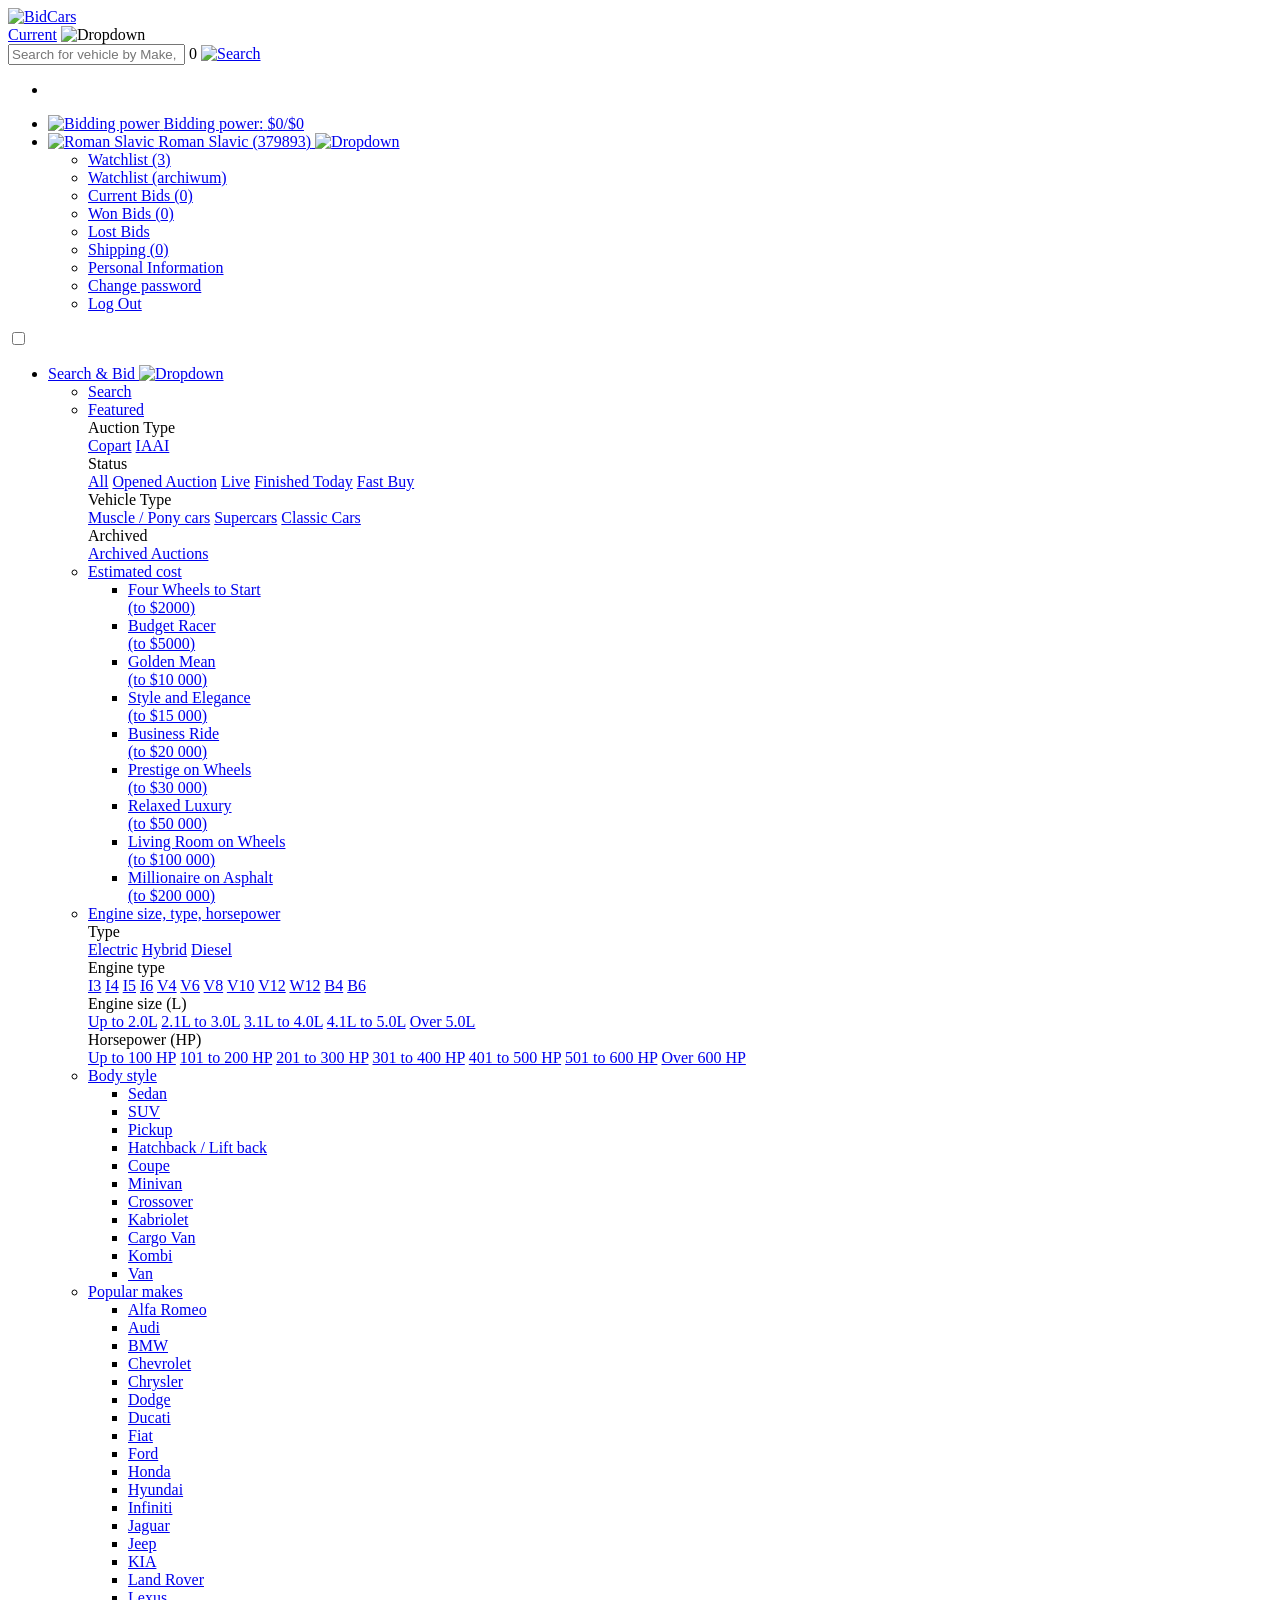
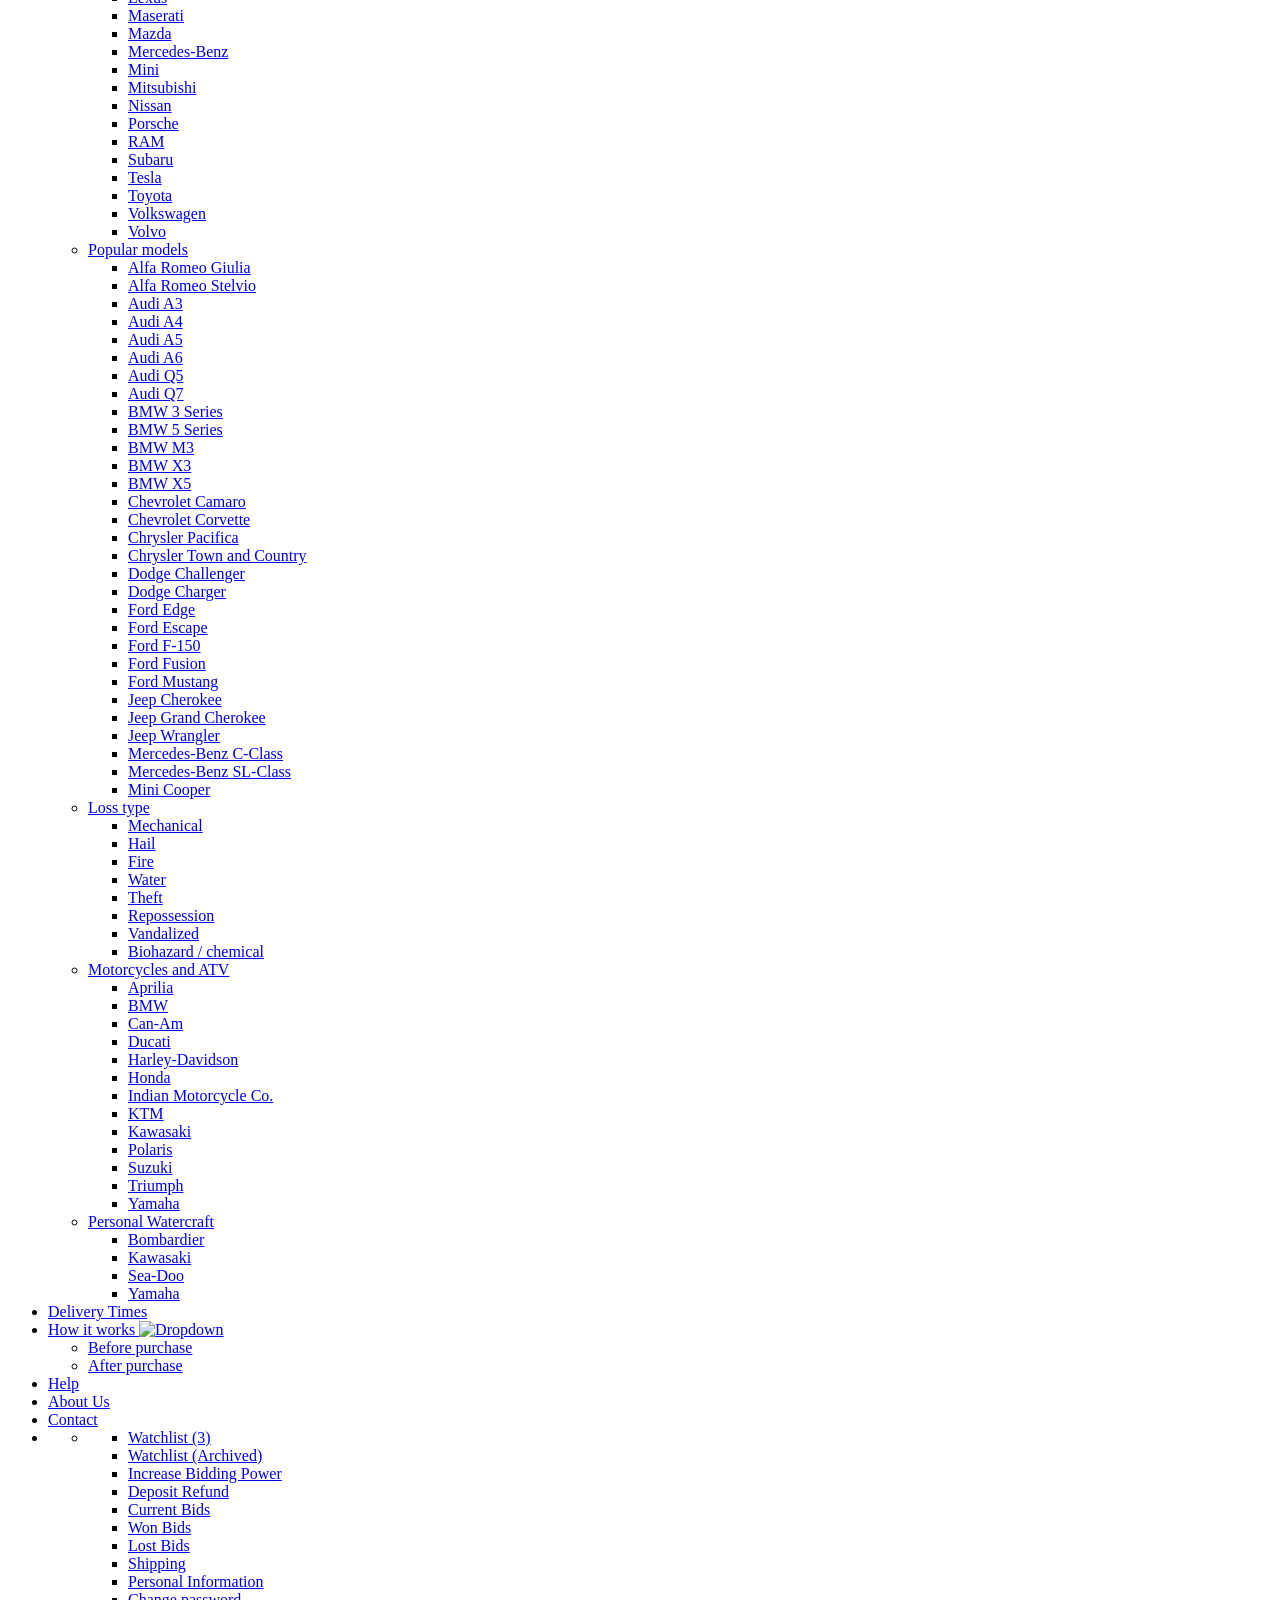
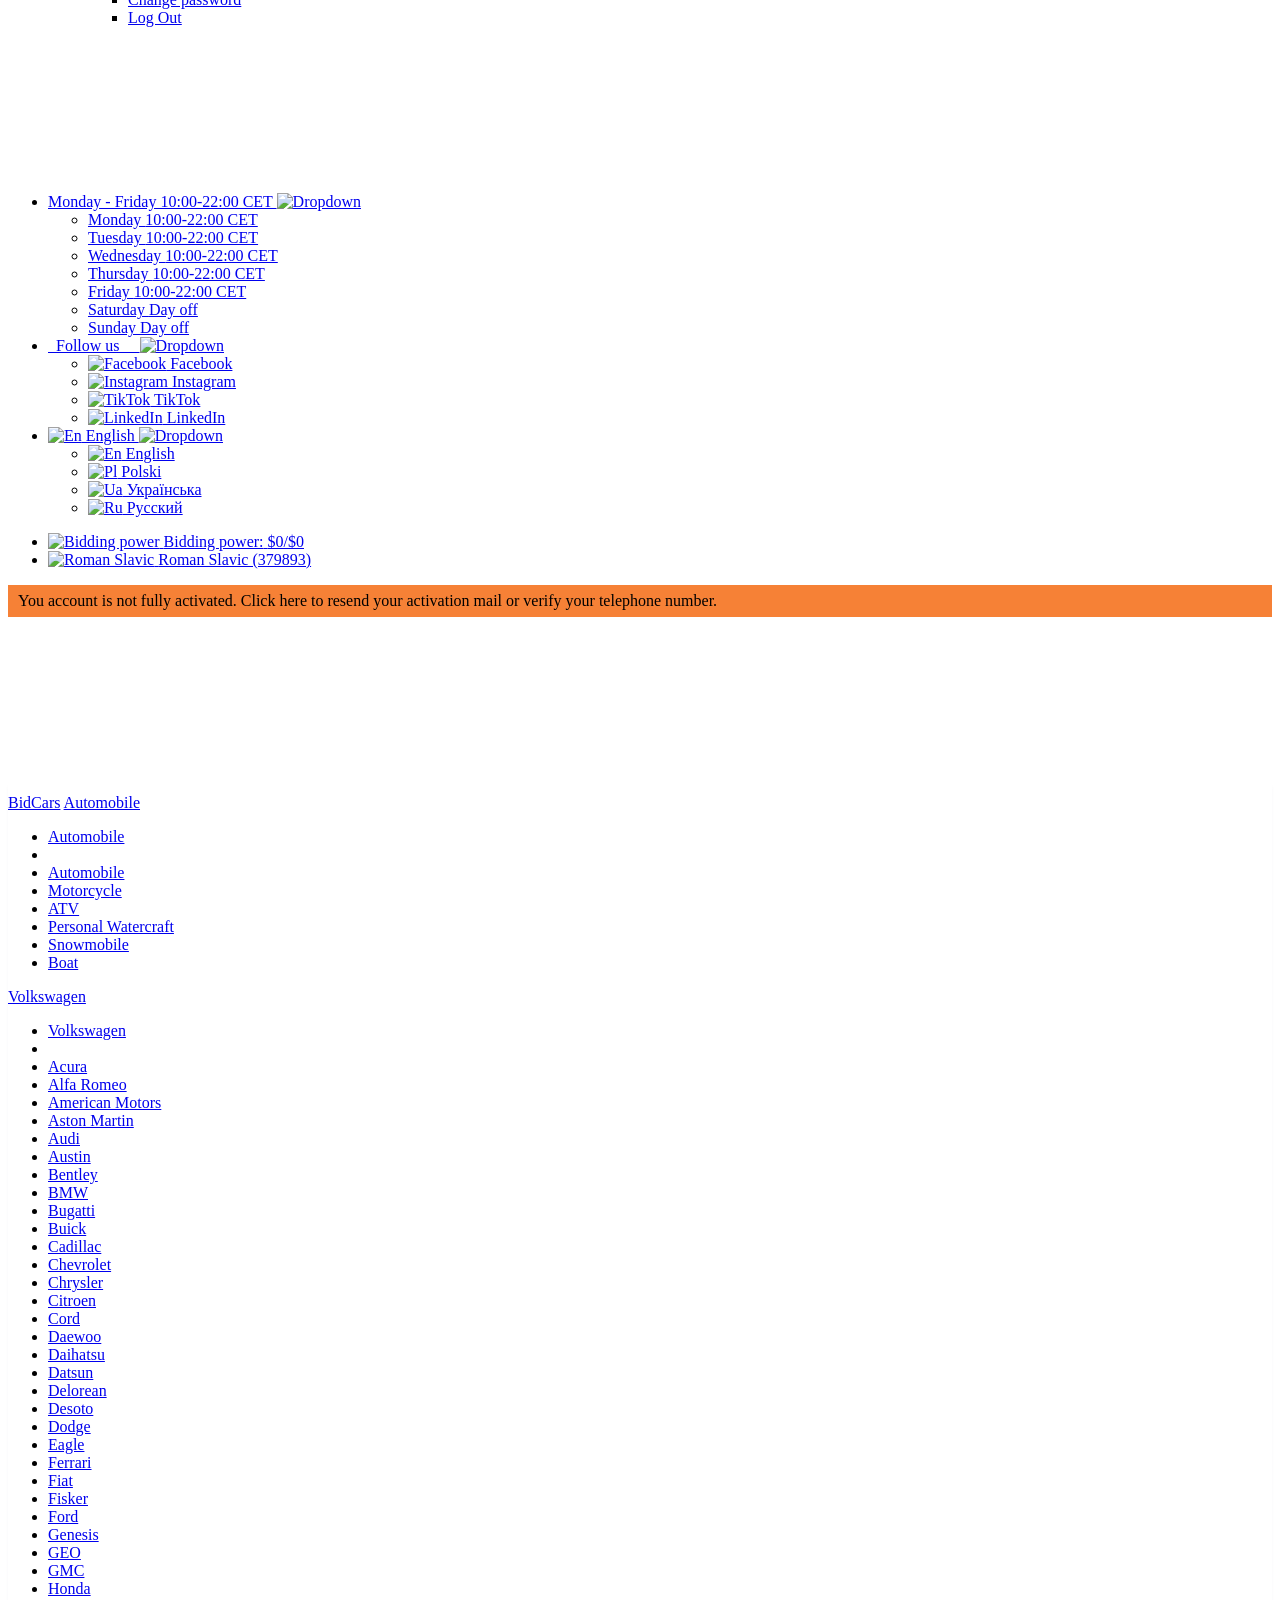
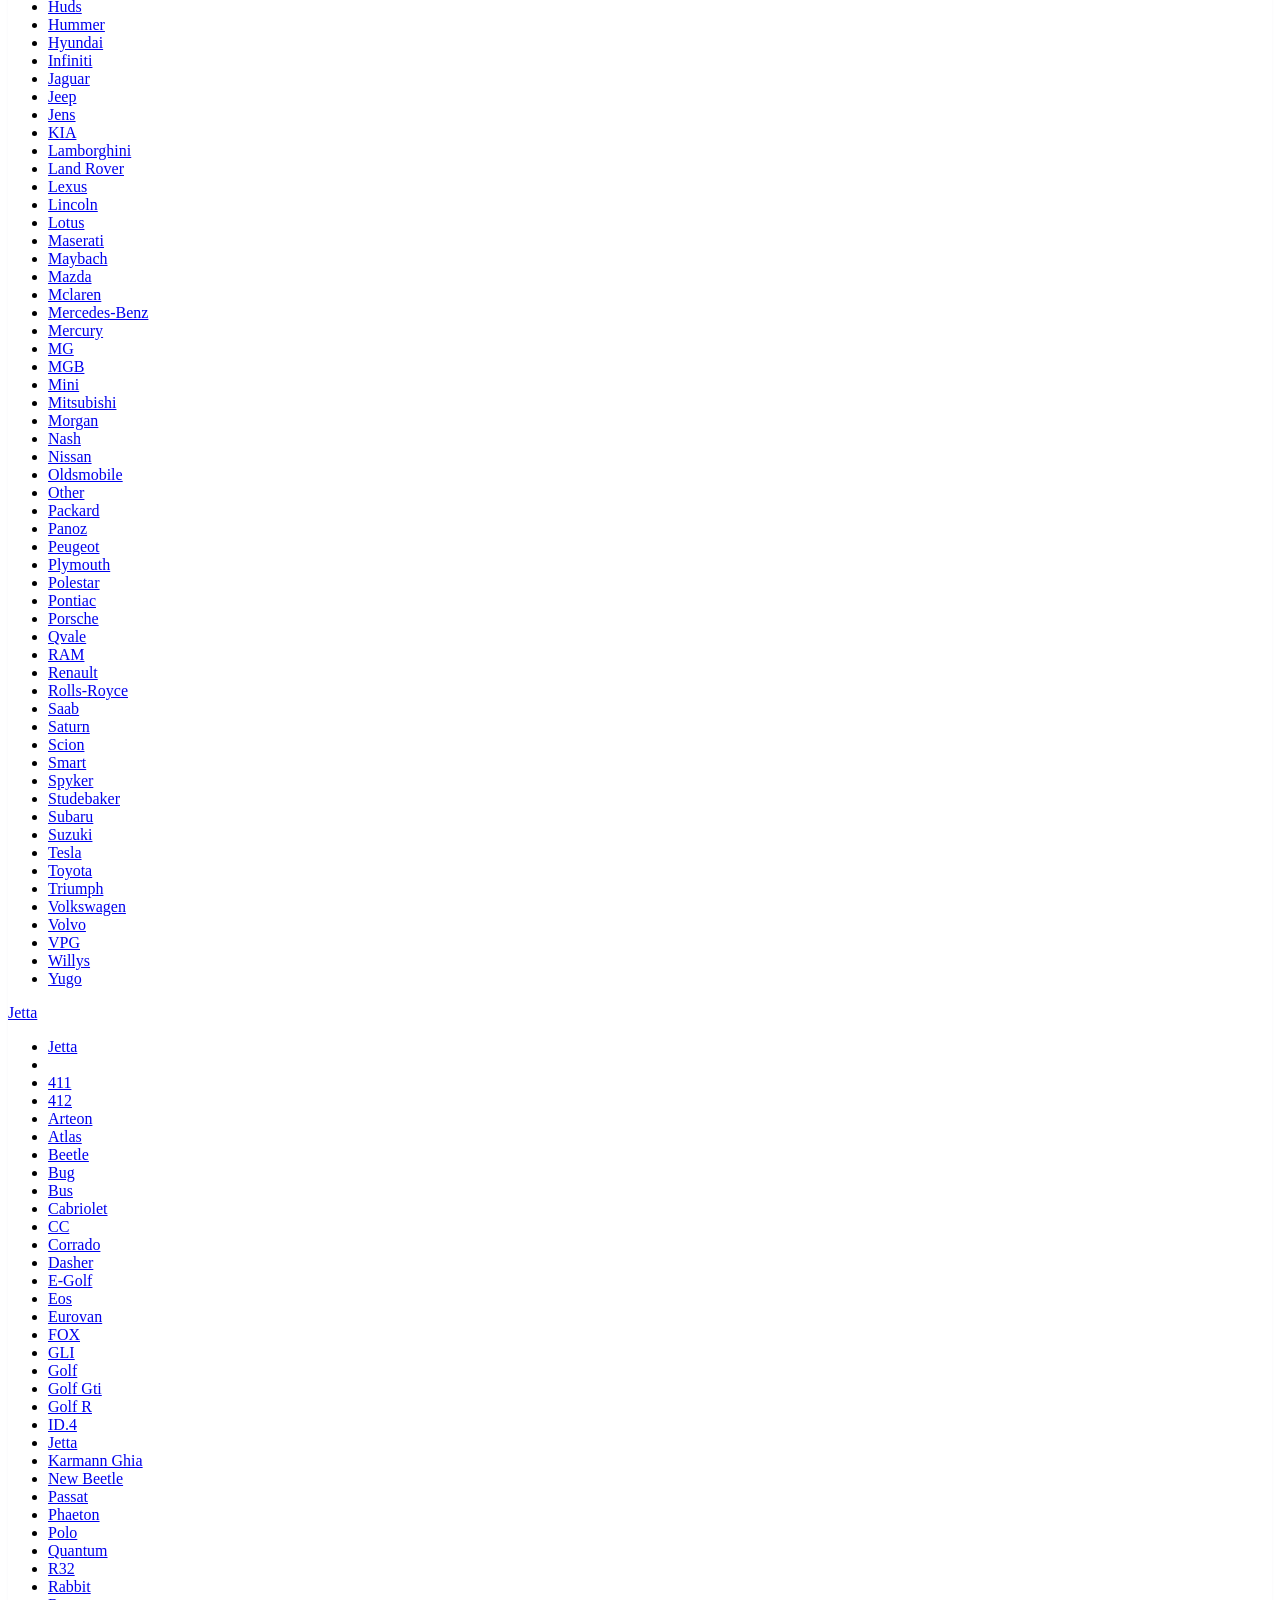
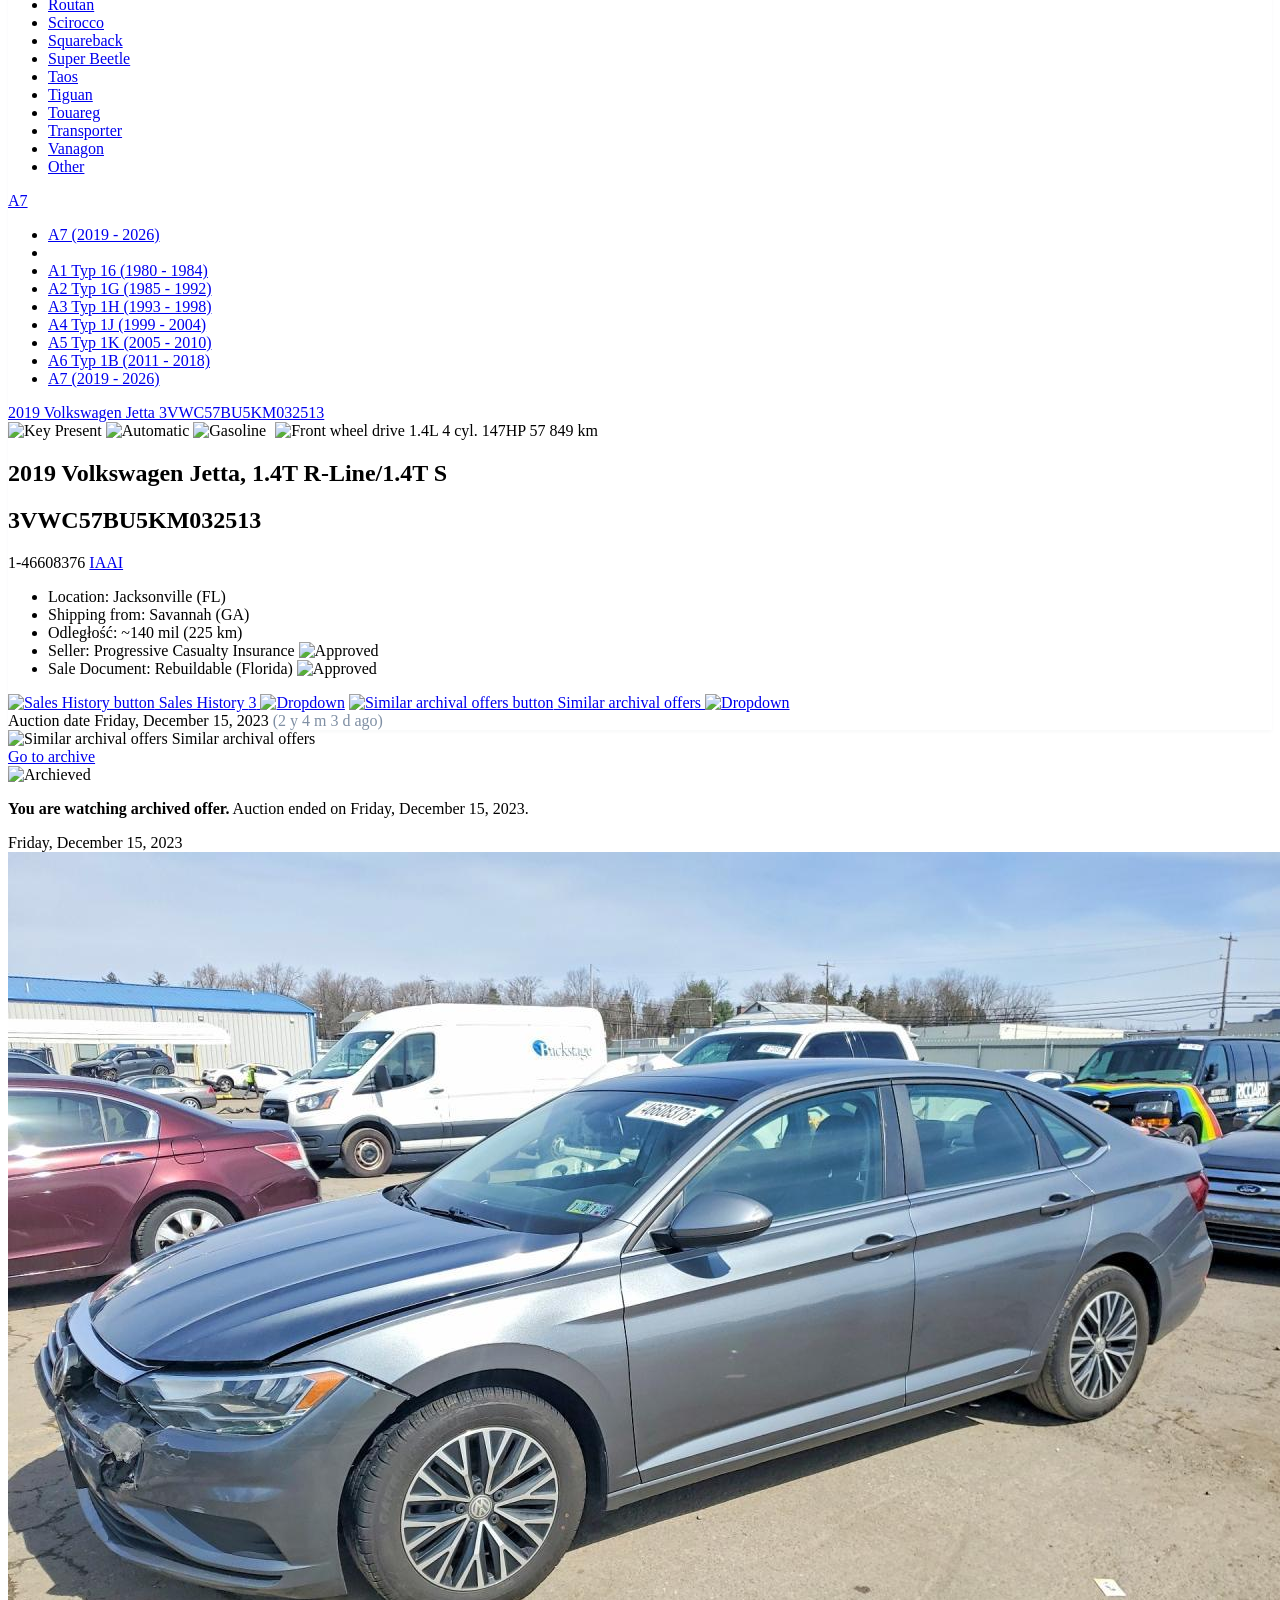
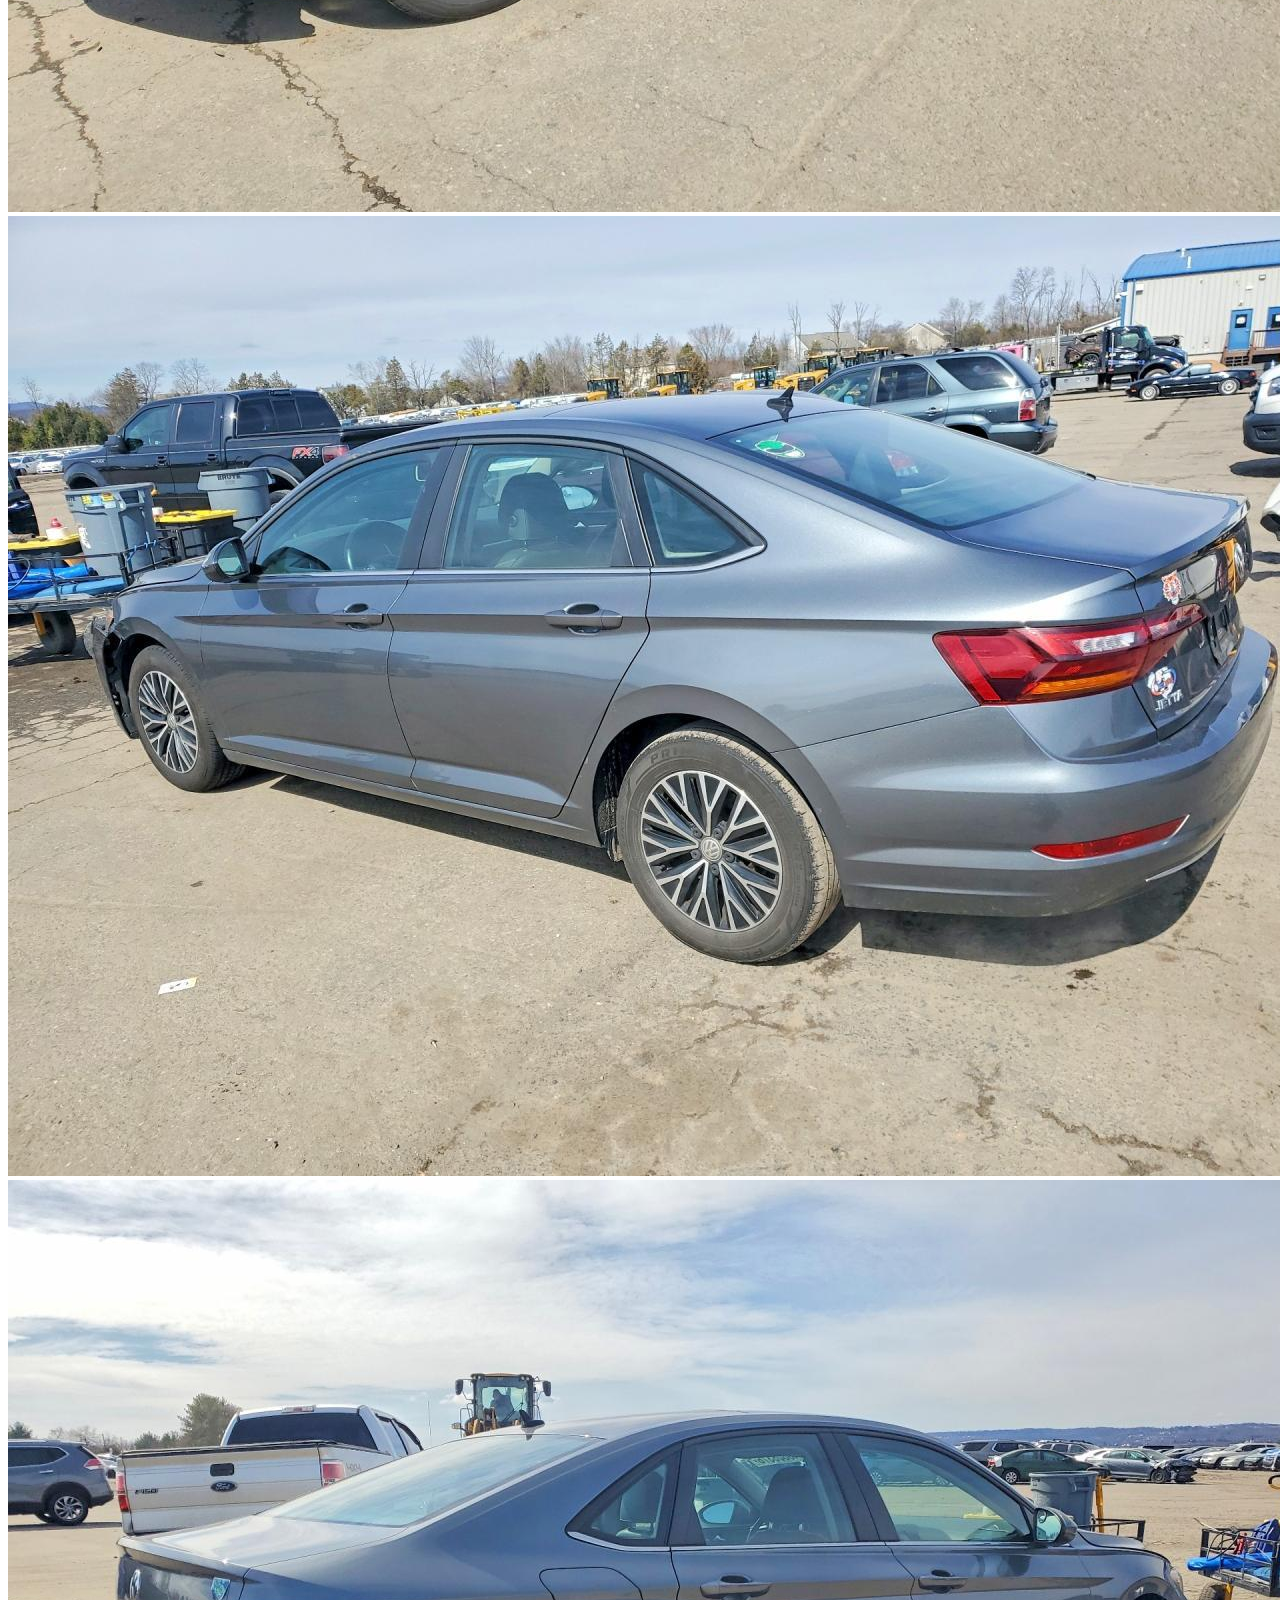
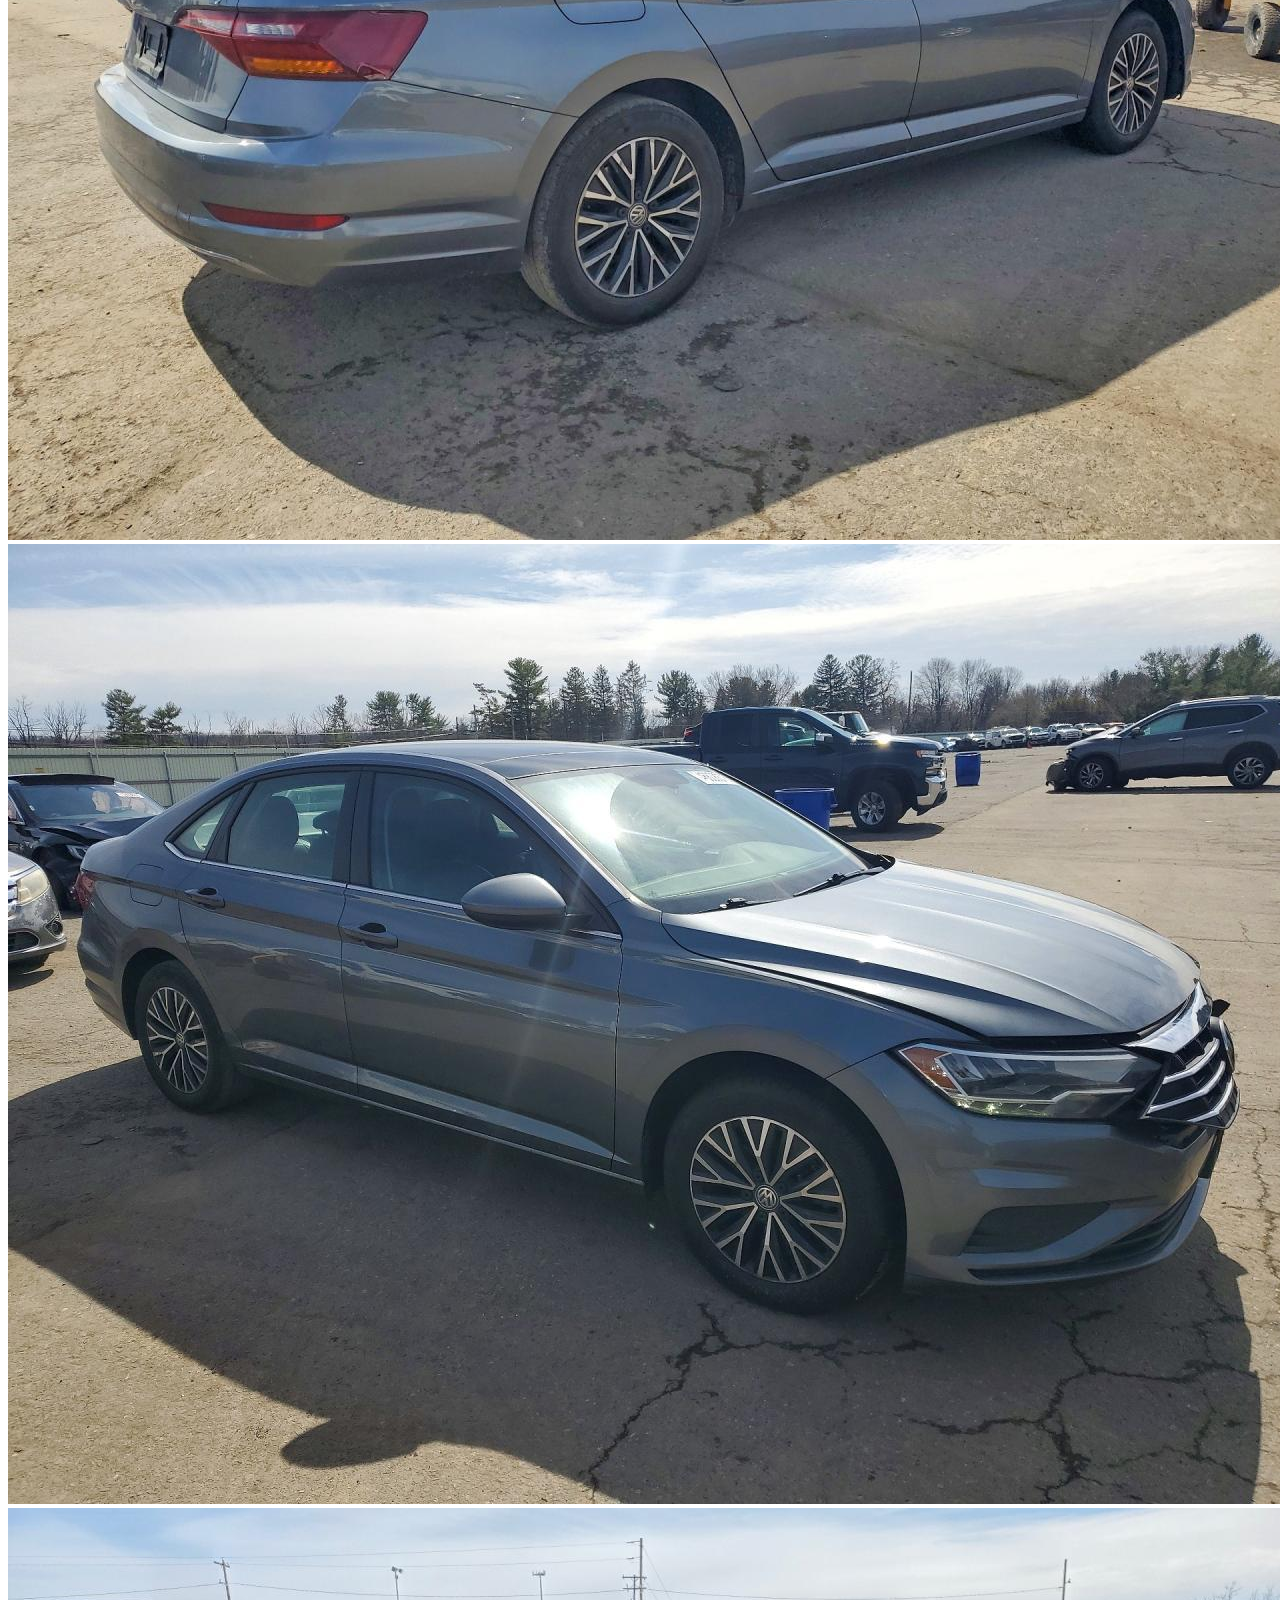
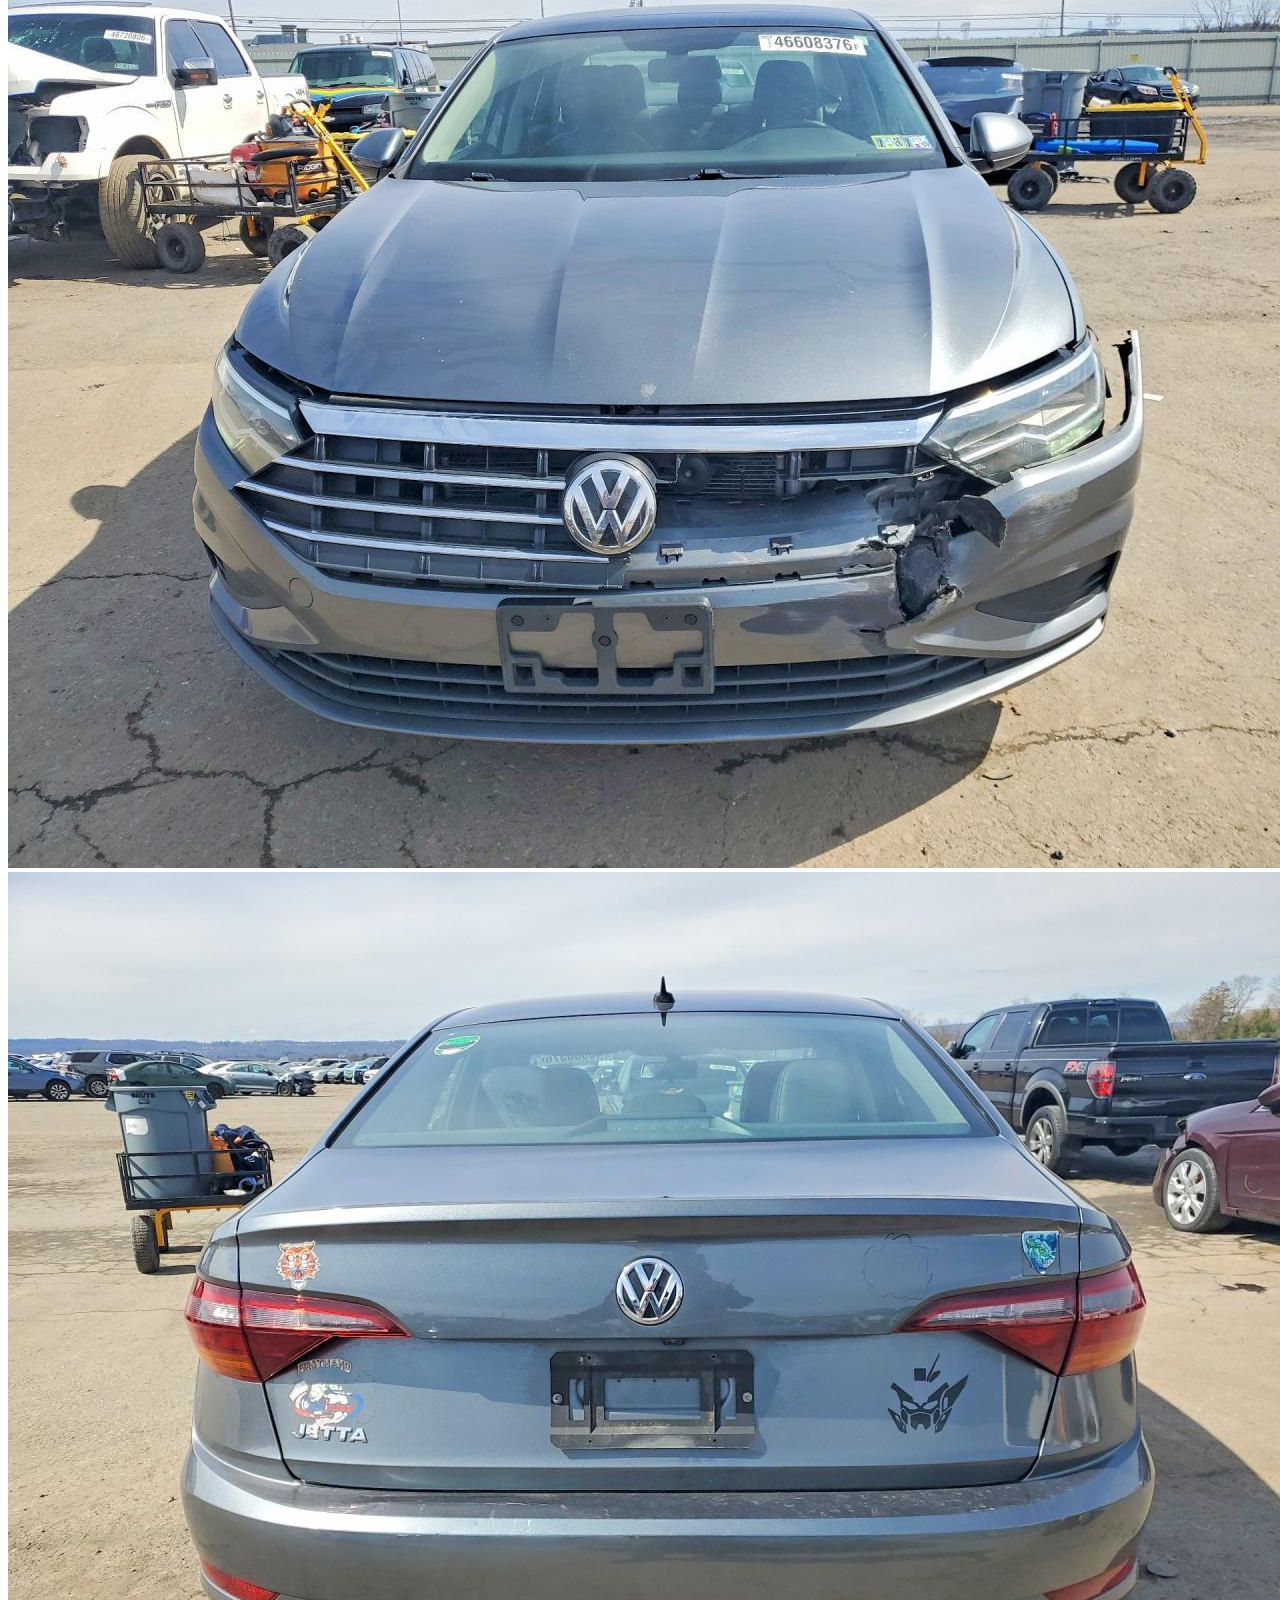
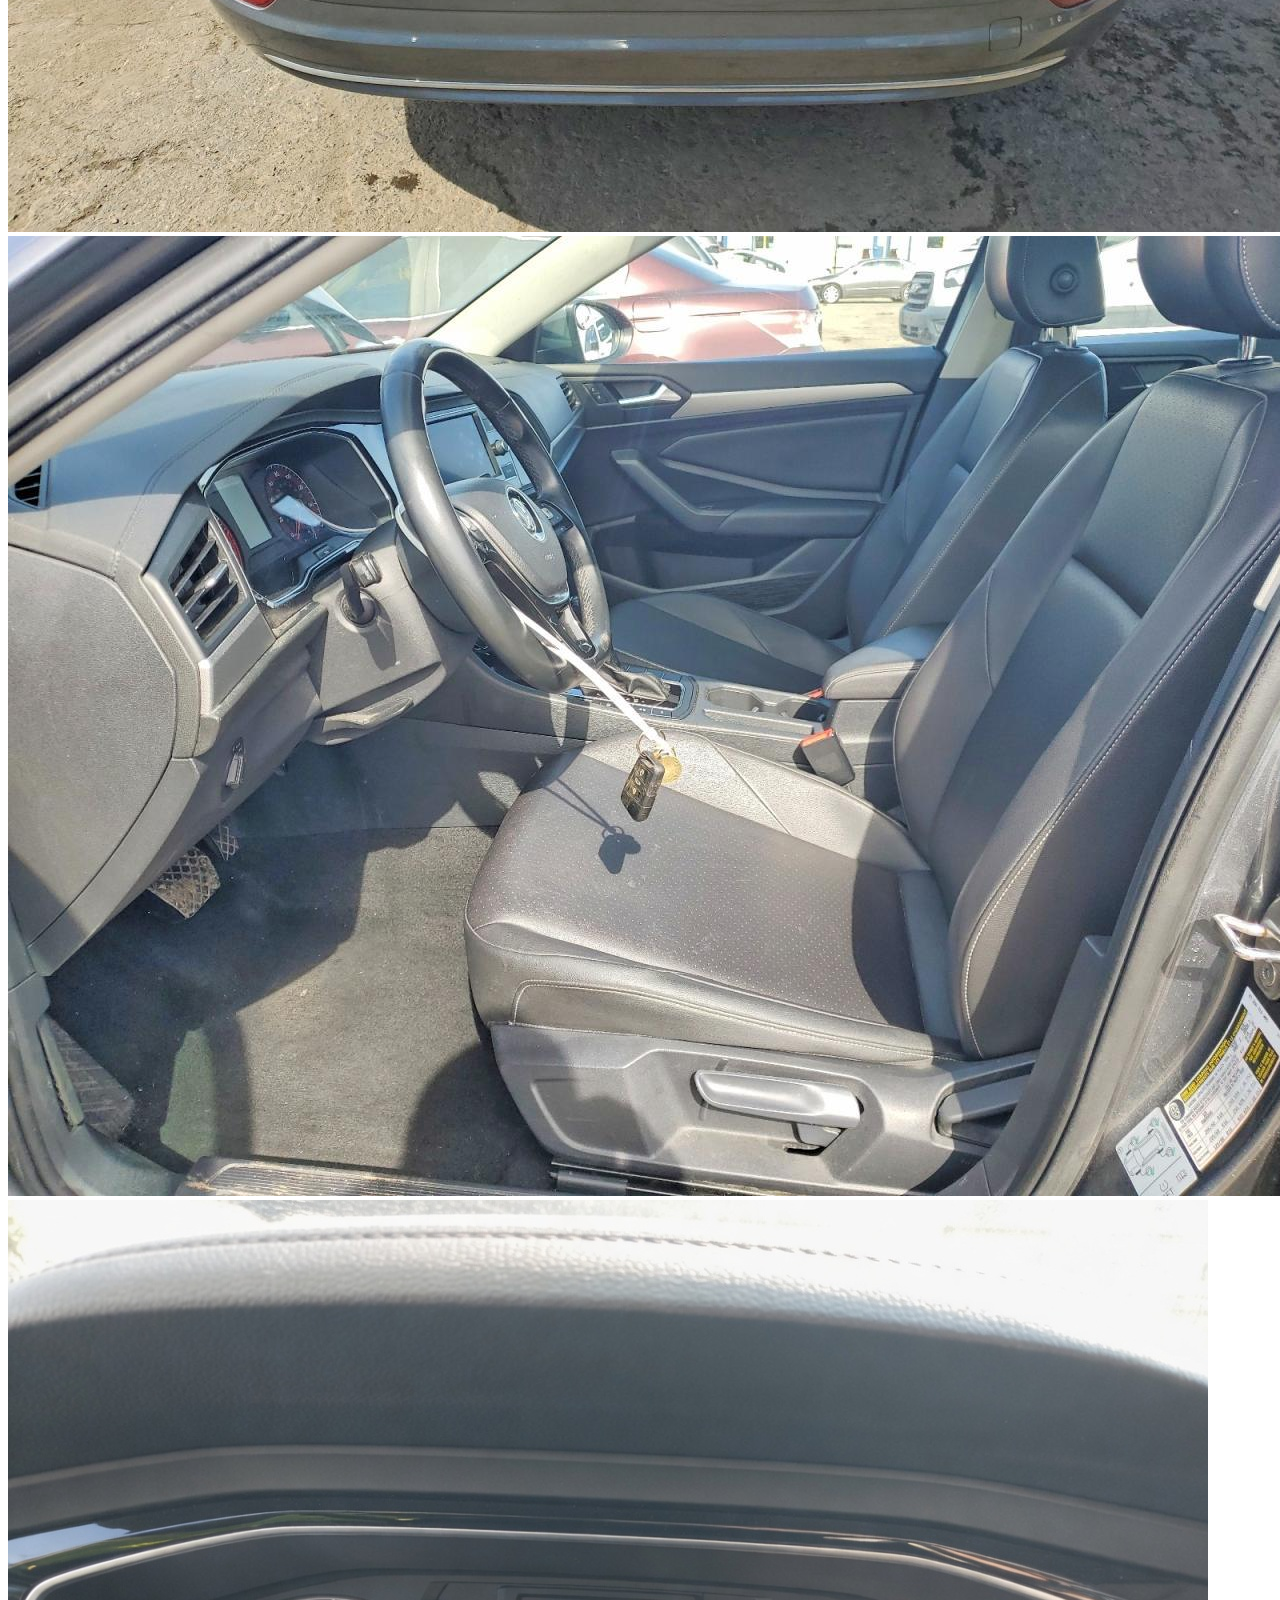
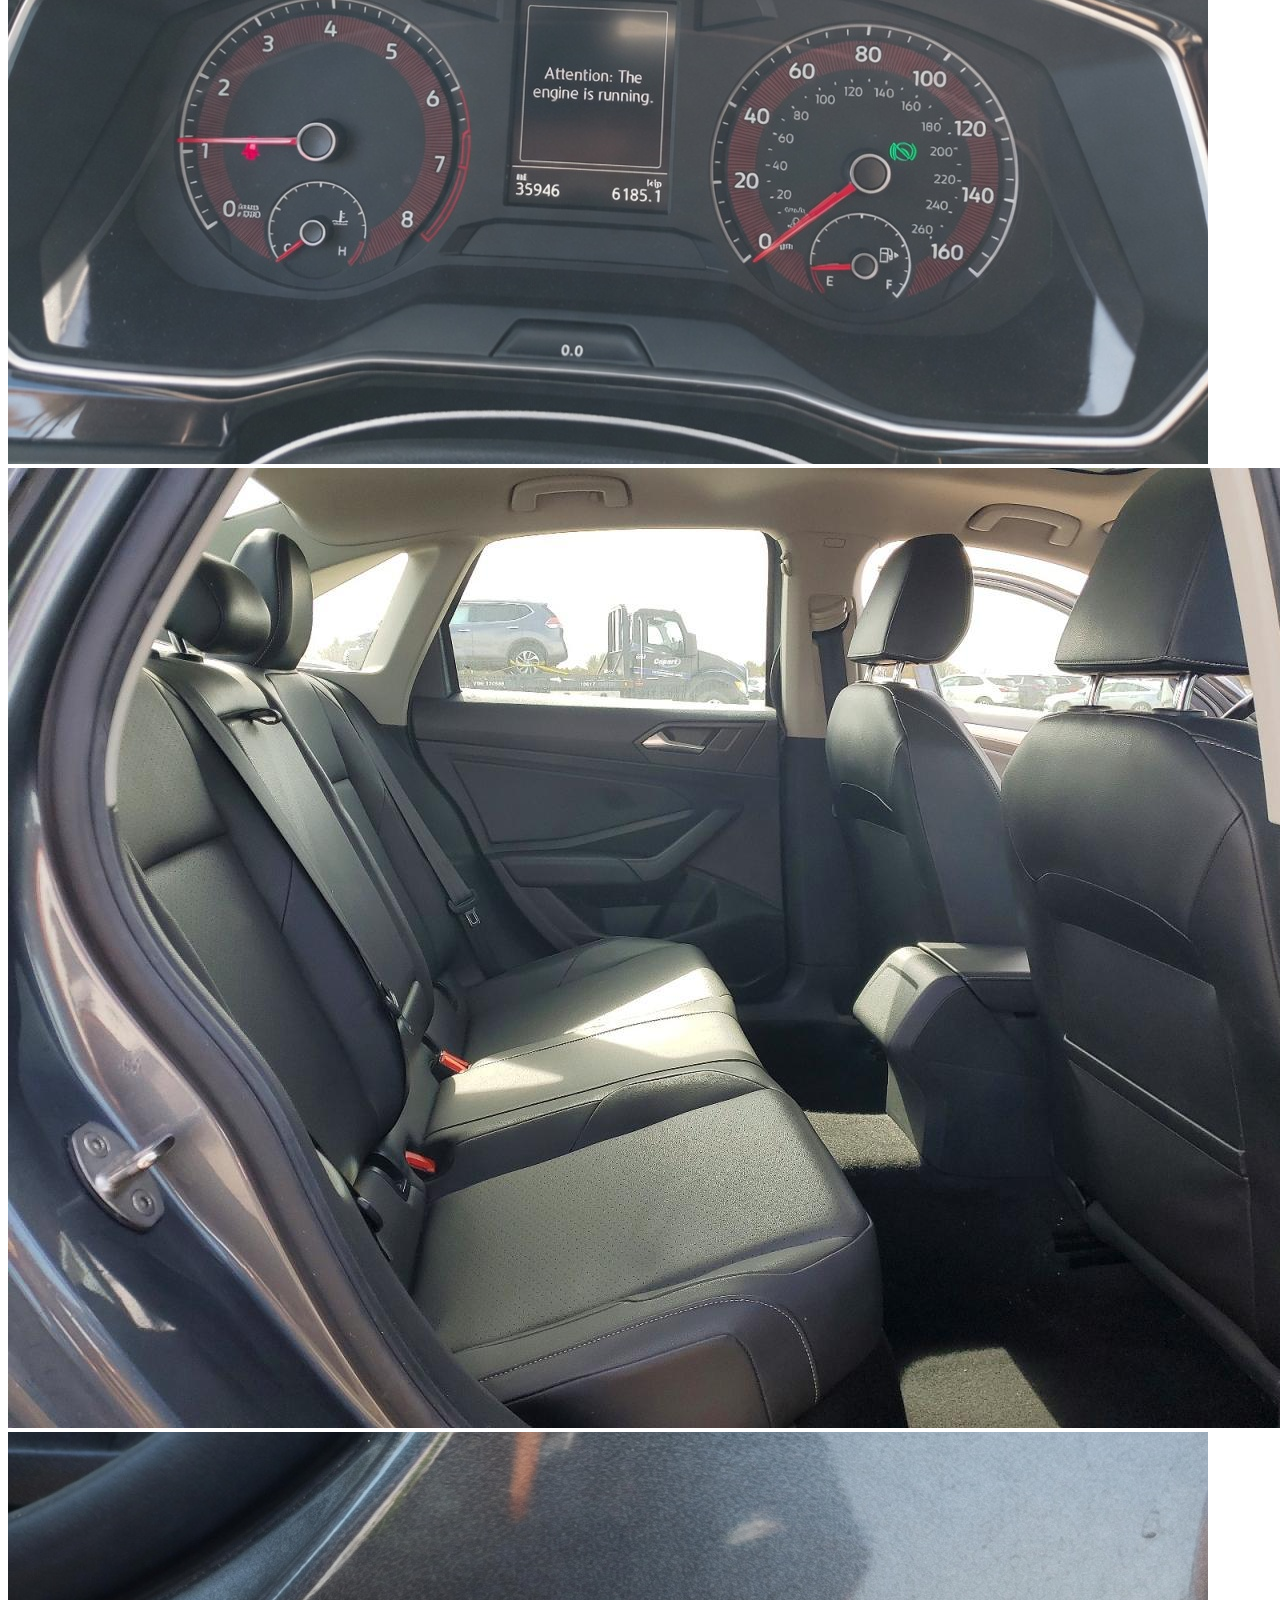
==== commit 2a17c26a: "Update site content" ====
--- a/index.html
+++ b/index.html
@@ -1,15 +1,7 @@
 <!DOCTYPE html>
-<html lang="en" style="--bar-height: 0px;"><head>
-<meta http-equiv="content-type" content="text/html; charset=UTF-8">
-    <base href="/">
-    <script>
-      var redirect = sessionStorage.getItem('redirect');
-      if (redirect) {
-        sessionStorage.removeItem('redirect');
-        history.replaceState(null, '', redirect);
-      }
-    </script>
-    <!-- #Slave8 -->
+<html lang="en">
+  <head>
+    <!-- #Slave3 -->
 <!-- BASE 2 -->
 <meta charset="UTF-8">
 <meta name="viewport" content="width=device-width, initial-scale=1, shrink-to-fit=no, minimum-scale=1, user-scalable=no">
@@ -17,38 +9,38 @@
 <!-- Primary Meta Tags -->
 <title>2019 Volkswagen Jetta, 1.4T R-Line/1.4T S | 3VWC57BU5KM032513 | Bid History | BidCars</title>
 <meta name="title" content="2019 Volkswagen Jetta, 1.4T R-Line/1.4T S | 3VWC57BU5KM032513 | Bid History | BidCars">
-<meta name="description" content="2019 Volkswagen Jetta, 1.4T R-Line/1.4T S ✔️ VIN: 3VWC57BU5KM032513 Lot: 0-38030714, Sale date: 2023-12-15 ➡️ Location: Jacksonville (FL), USA | Odometer: 35 946 mi">
+<meta name="description" content="2019 Volkswagen Jetta, 1.4T R-Line/1.4T S ✔️ VIN: 3VWC57BU5KM032513 Lot: 1-46608376, Sale date: 2023-12-15 ➡️ Location: Jacksonville (FL), USA | Odometer: 35 946 mi">
 
 <!-- Open Graph / Facebook -->
 <meta property="og:type" content="website">
-<meta property="og:url" content="https://bidcars.autos/">
+<meta property="og:url" content="https://bid.cars/en/lot/1-46608376/2019-Volkswagen-Jetta-3VWC57BU5KM032513">
 <meta property="og:title" content="2019 Volkswagen Jetta, 1.4T R-Line/1.4T S | 3VWC57BU5KM032513 | Bid History | BidCars">
-<meta property="og:description" content="2019 Volkswagen Jetta, 1.4T R-Line/1.4T S ✔️ VIN: 3VWC57BU5KM032513 Lot: 0-38030714, Sale date: 2023-12-15 ➡️ Location: Jacksonville (FL), USA | Odometer: 35 946 mi">
-<meta property="og:image" content="https://bidcars.autos/2019%20Volkswagen%20Jetta,%201.4T%20R-Line_1.4T%20S%20_%203VWC57BU5KM032513%20_%20Bid%20History%20_%20BidCars_files/2019-Volkswagen-Jetta-3VWC57BU5KM032513-1.jpg">
+<meta property="og:description" content="2019 Volkswagen Jetta, 1.4T R-Line/1.4T S ✔️ VIN: 3VWC57BU5KM032513 Lot: 1-46608376, Sale date: 2023-12-15 ➡️ Location: Jacksonville (FL), USA | Odometer: 35 946 mi">
+<meta property="og:image" content="https://mercury.bid.cars/1-46608376/2019-Volkswagen-Jetta-3VWC57BU5KM032513-1.jpg">
 
 <!-- Twitter -->
 <meta property="twitter:card" content="summary_large_image">
-<meta property="twitter:url" content="https://bidcars.autos/">
+<meta property="twitter:url" content="https://bid.cars/en/lot/1-46608376/2019-Volkswagen-Jetta-3VWC57BU5KM032513">
 <meta property="twitter:title" content="2019 Volkswagen Jetta, 1.4T R-Line/1.4T S | 3VWC57BU5KM032513 | Bid History | BidCars">
-<meta property="twitter:description" content="2019 Volkswagen Jetta, 1.4T R-Line/1.4T S ✔️ VIN: 3VWC57BU5KM032513 Lot: 0-38030714, Sale date: 2023-12-15 ➡️ Location: Jacksonville (FL), USA | Odometer: 35 946 mi">
-<meta property="twitter:image" content="https://bidcars.autos/2019%20Volkswagen%20Jetta,%201.4T%20R-Line_1.4T%20S%20_%203VWC57BU5KM032513%20_%20Bid%20History%20_%20BidCars_files/2019-Volkswagen-Jetta-3VWC57BU5KM032513-1.jpg">
+<meta property="twitter:description" content="2019 Volkswagen Jetta, 1.4T R-Line/1.4T S ✔️ VIN: 3VWC57BU5KM032513 Lot: 1-46608376, Sale date: 2023-12-15 ➡️ Location: Jacksonville (FL), USA | Odometer: 35 946 mi">
+<meta property="twitter:image" content="https://mercury.bid.cars/1-46608376/2019-Volkswagen-Jetta-3VWC57BU5KM032513-1.jpg">
 
 <meta name="msapplication-TileColor" content="#334150">
 <meta name="msapplication-config" content="https://bid.cars/browserconfig.xml">
 <meta name="theme-color" content="#334150">
 
-<meta name="facebook-domain-verification" content="ay7ysmyikq51va1qc19nl91u8gy5aw">
+<meta name="facebook-domain-verification" content="ay7ysmyikq51va1qc19nl91u8gy5aw" />
 <meta name="format-detection" content="telephone=no">
 
 
-<link rel="alternate" hreflang="en" href="https://bid.cars/en/lot/0-38030714/2019-Volkswagen-Jetta-3VWC57BU5KM032513">
-<link rel="alternate" hreflang="pl" href="https://bid.cars/pl/lot/0-38030714/2019-Volkswagen-Jetta-3VWC57BU5KM032513">
-<link rel="alternate" hreflang="ru" href="https://bid.cars/ru/lot/0-38030714/2019-Volkswagen-Jetta-3VWC57BU5KM032513">
-<link rel="alternate" hreflang="uk" href="https://bid.cars/ua/lot/0-38030714/2019-Volkswagen-Jetta-3VWC57BU5KM032513">
-<link rel="alternate" hreflang="x-default" href="https://bid.cars/en/lot/0-38030714/2019-Volkswagen-Jetta-3VWC57BU5KM032513">
-
-
-<script src="2019%20Volkswagen%20Jetta,%201.4T%20R-Line_1.4T%20S%20_%203VWC57BU5KM032513%20_%20Bid%20History%20_%20BidCars_files/414925679299120.js" async=""></script><script async="" src="2019%20Volkswagen%20Jetta,%201.4T%20R-Line_1.4T%20S%20_%203VWC57BU5KM032513%20_%20Bid%20History%20_%20BidCars_files/fbevents.js"></script><script type="application/ld+json">
+<link rel="alternate" hreflang="en" href="https://bid.cars/en/lot/1-46608376/2019-Volkswagen-Jetta-3VWC57BU5KM032513" />
+<link rel="alternate" hreflang="pl" href="https://bid.cars/pl/lot/1-46608376/2019-Volkswagen-Jetta-3VWC57BU5KM032513" />
+<link rel="alternate" hreflang="ru" href="https://bid.cars/ru/lot/1-46608376/2019-Volkswagen-Jetta-3VWC57BU5KM032513" />
+<link rel="alternate" hreflang="uk" href="https://bid.cars/ua/lot/1-46608376/2019-Volkswagen-Jetta-3VWC57BU5KM032513" />
+<link rel="alternate" hreflang="x-default" href="https://bid.cars/en/lot/1-46608376/2019-Volkswagen-Jetta-3VWC57BU5KM032513" />
+
+
+<script type="application/ld+json">
 {
     "@context": "https://schema.org",
     "@type": "WebSite",
@@ -82,37 +74,56 @@
     }
 </script>
 
-
-<link rel="preload" href="https://bid.cars/fonts/S6u9w4BMUTPHh7USSwaPGR_p.woff2" as="font" crossorigin="">
-<link rel="preload" href="https://bid.cars/fonts/S6u9w4BMUTPHh7USSwiPGQ.woff2" as="font" crossorigin="">
-<link rel="preload" href="https://bid.cars/fonts/S6uyw4BMUTPHjxAwXjeu.woff2" as="font" crossorigin="">
-<link rel="preload" href="https://bid.cars/fonts/S6uyw4BMUTPHjx4wXg.woff2" as="font" crossorigin="">
-<link rel="preload" href="https://bid.cars/fonts/S6u9w4BMUTPHh6UVSwaPGR_p.woff2" as="font" crossorigin="">
-<link rel="preload" href="https://bid.cars/fonts/S6u9w4BMUTPHh6UVSwiPGQ.woff2" as="font" crossorigin="">
-<link rel="preload" href="https://bid.cars/fonts/S6u9w4BMUTPHh50XSwaPGR_p.woff2" as="font" crossorigin="">
-<link rel="preload" href="https://bid.cars/fonts/S6u9w4BMUTPHh50XSwiPGQ.woff2" as="font" crossorigin="">
-
-<link rel="preload" href="https://bid.cars/fonts/new/iJWEBXyIfDnIV7nEnXu61F3f.woff2" as="font" crossorigin="">
-<link rel="preload" href="https://bid.cars/fonts/new/iJWEBXyIfDnIV7nEnXO61F3f.woff2" as="font" crossorigin="">
-<link rel="preload" href="https://bid.cars/fonts/new/iJWEBXyIfDnIV7nEnXq61F3f.woff2" as="font" crossorigin="">
-<link rel="preload" href="https://bid.cars/fonts/new/iJWEBXyIfDnIV7nEnXy61F3f.woff2" as="font" crossorigin="">
-<link rel="preload" href="https://bid.cars/fonts/new/iJWEBXyIfDnIV7nEnXC61F3f.woff2" as="font" crossorigin="">
-<link rel="preload" href="https://bid.cars/fonts/new/iJWEBXyIfDnIV7nEnX661A.woff2" as="font" crossorigin="">
-<link rel="preload" href="https://bid.cars/fonts/new/iJWKBXyIfDnIV7nErXyi0A.woff2" as="font" crossorigin="">
-<link rel="preload" href="https://bid.cars/fonts/new/iJWKBXyIfDnIV7nMrXyi0A.woff2" as="font" crossorigin="">
-<link rel="preload" href="https://bid.cars/fonts/new/iJWKBXyIfDnIV7nFrXyi0A.woff2" as="font" crossorigin="">
-<link rel="preload" href="https://bid.cars/fonts/new/iJWKBXyIfDnIV7nDrXyi0A.woff2" as="font" crossorigin="">
-<link rel="preload" href="https://bid.cars/fonts/new/iJWKBXyIfDnIV7nPrXyi0A.woff2" as="font" crossorigin="">
-<link rel="preload" href="https://bid.cars/fonts/new/iJWKBXyIfDnIV7nBrXw.woff2" as="font" crossorigin="">
-
-<link rel="preload" href="https://bid.cars/fonts/fontawesome-webfont.woff2?v=4.7.0" as="font" crossorigin="">
-
-<link rel="stylesheet" type="text/css" href="2019%20Volkswagen%20Jetta,%201.4T%20R-Line_1.4T%20S%20_%203VWC57BU5KM032513%20_%20Bid%20History%20_%20BidCars_files/fonts2.css">
-<link rel="stylesheet" type="text/css" href="2019%20Volkswagen%20Jetta,%201.4T%20R-Line_1.4T%20S%20_%203VWC57BU5KM032513%20_%20Bid%20History%20_%20BidCars_files/fonts.css">
-
-<link rel="stylesheet" type="text/css" href="2019%20Volkswagen%20Jetta,%201.4T%20R-Line_1.4T%20S%20_%203VWC57BU5KM032513%20_%20Bid%20History%20_%20BidCars_files/bootstrap.css">
-<link rel="stylesheet" type="text/css" href="2019%20Volkswagen%20Jetta,%201.4T%20R-Line_1.4T%20S%20_%203VWC57BU5KM032513%20_%20Bid%20History%20_%20BidCars_files/style.css">
-<link rel="stylesheet" type="text/css" href="2019%20Volkswagen%20Jetta,%201.4T%20R-Line_1.4T%20S%20_%203VWC57BU5KM032513%20_%20Bid%20History%20_%20BidCars_files/style-new.css">
+<script type="text/javascript">
+    localStorage.setItem('watchlistAuctionCounter', 3);
+    localStorage.setItem('watchlistAuction', JSON.stringify(["0-44680517","0-44314278","1-46608376"]));
+
+    localStorage.setItem('bidingPowerInteger', 0);
+    localStorage.setItem('availablePowerInteger', 0);
+
+    localStorage.setItem('userBiddingPower', '$0/$0');
+    localStorage.setItem('userName', 'Roman Slavic (379893)');
+
+    localStorage.setItem('availablePowerCounter', '$0');
+    localStorage.setItem('biddingPowerCounter', '$0');
+    localStorage.setItem('bidsActiveCounter', 0);
+    localStorage.setItem('bidsActiveLimitCounter', 0);
+    localStorage.setItem('bidsWonCounter', 0);
+    localStorage.setItem('shippingsCounter', 0);
+    localStorage.setItem('canDeposit', 0);
+    localStorage.setItem('telephoneValid', 2);
+</script>
+
+<link rel="preload" href="https://bid.cars/fonts/S6u9w4BMUTPHh7USSwaPGR_p.woff2" as="font" crossorigin>
+<link rel="preload" href="https://bid.cars/fonts/S6u9w4BMUTPHh7USSwiPGQ.woff2" as="font" crossorigin>
+<link rel="preload" href="https://bid.cars/fonts/S6uyw4BMUTPHjxAwXjeu.woff2" as="font" crossorigin>
+<link rel="preload" href="https://bid.cars/fonts/S6uyw4BMUTPHjx4wXg.woff2" as="font" crossorigin>
+<link rel="preload" href="https://bid.cars/fonts/S6u9w4BMUTPHh6UVSwaPGR_p.woff2" as="font" crossorigin>
+<link rel="preload" href="https://bid.cars/fonts/S6u9w4BMUTPHh6UVSwiPGQ.woff2" as="font" crossorigin>
+<link rel="preload" href="https://bid.cars/fonts/S6u9w4BMUTPHh50XSwaPGR_p.woff2" as="font" crossorigin>
+<link rel="preload" href="https://bid.cars/fonts/S6u9w4BMUTPHh50XSwiPGQ.woff2" as="font" crossorigin>
+
+<link rel="preload" href="https://bid.cars/fonts/new/iJWEBXyIfDnIV7nEnXu61F3f.woff2" as="font" crossorigin>
+<link rel="preload" href="https://bid.cars/fonts/new/iJWEBXyIfDnIV7nEnXO61F3f.woff2" as="font" crossorigin>
+<link rel="preload" href="https://bid.cars/fonts/new/iJWEBXyIfDnIV7nEnXq61F3f.woff2" as="font" crossorigin>
+<link rel="preload" href="https://bid.cars/fonts/new/iJWEBXyIfDnIV7nEnXy61F3f.woff2" as="font" crossorigin>
+<link rel="preload" href="https://bid.cars/fonts/new/iJWEBXyIfDnIV7nEnXC61F3f.woff2" as="font" crossorigin>
+<link rel="preload" href="https://bid.cars/fonts/new/iJWEBXyIfDnIV7nEnX661A.woff2" as="font" crossorigin>
+<link rel="preload" href="https://bid.cars/fonts/new/iJWKBXyIfDnIV7nErXyi0A.woff2" as="font" crossorigin>
+<link rel="preload" href="https://bid.cars/fonts/new/iJWKBXyIfDnIV7nMrXyi0A.woff2" as="font" crossorigin>
+<link rel="preload" href="https://bid.cars/fonts/new/iJWKBXyIfDnIV7nFrXyi0A.woff2" as="font" crossorigin>
+<link rel="preload" href="https://bid.cars/fonts/new/iJWKBXyIfDnIV7nDrXyi0A.woff2" as="font" crossorigin>
+<link rel="preload" href="https://bid.cars/fonts/new/iJWKBXyIfDnIV7nPrXyi0A.woff2" as="font" crossorigin>
+<link rel="preload" href="https://bid.cars/fonts/new/iJWKBXyIfDnIV7nBrXw.woff2" as="font" crossorigin>
+
+<link rel="preload" href="https://bid.cars/fonts/fontawesome-webfont.woff2?v=4.7.0" as="font" crossorigin>
+
+<link rel="stylesheet" type="text/css" href="https://bid.cars/css/new/fonts/fonts2.css">
+<link rel="stylesheet" type="text/css" href="https://bid.cars/css/new/fonts/fonts.css">
+
+<link rel="stylesheet" type="text/css" href="https://bid.cars/css/new/bootstrap/bootstrap.css">
+<link rel="stylesheet" type="text/css" href="https://bid.cars/css/new/style.css?ver=23">
+<link rel="stylesheet" type="text/css" href="https://bid.cars/css/new/style-new.css?ver=23">
 
 <style type="text/css">
     @media(min-width: 768px) {
@@ -141,9 +152,9 @@
 Check if needed-->
 
 <!--<link rel="stylesheet" type="text/css" href="https://bid.cars/css/new/jquery.svg.css"> Check if needed -->
-<link rel="stylesheet" type="text/css" href="2019%20Volkswagen%20Jetta,%201.4T%20R-Line_1.4T%20S%20_%203VWC57BU5KM032513%20_%20Bid%20History%20_%20BidCars_files/bootstrap-slider.css"> <!-- Slider search results -->
-<link rel="stylesheet" type="text/css" href="2019%20Volkswagen%20Jetta,%201.4T%20R-Line_1.4T%20S%20_%203VWC57BU5KM032513%20_%20Bid%20History%20_%20BidCars_files/swiper-bundle-11-1-14.min.css"> <!-- Bottom slider lot page -->
-<link rel="stylesheet" type="text/css" href="2019%20Volkswagen%20Jetta,%201.4T%20R-Line_1.4T%20S%20_%203VWC57BU5KM032513%20_%20Bid%20History%20_%20BidCars_files/font-awesome.min.css"> <!-- .fa icons -->
+<link rel="stylesheet" type="text/css" href="https://bid.cars/css/new/bootstrap/bootstrap-slider.css"> <!-- Slider search results -->
+<link rel="stylesheet" type="text/css" href="https://bid.cars/css/new/swiper-bundle-11-1-14.min.css"/> <!-- Bottom slider lot page -->
+<link rel="stylesheet" type="text/css" href="https://bid.cars/css/new/font-awesome.min.css"> <!-- .fa icons -->
     
 <!-- Custom styles for this template -->
 <link rel="shortcut icon" href="https://bid.cars/favicon.ico">
@@ -162,13 +173,13 @@
 <link rel="icon" type="image/png" sizes="16x16" href="https://bid.cars/img/favicons/favicon-16x16.png">
 <meta name="msapplication-TileImage" content="https://bid.cars/img/favicons/favicon-144x144.png">
 
-<link rel="icon" type="image/png" href="https://bid.cars/img/favicon.png"> 
+<link rel="icon" type="image/png" href="https://bid.cars/img/favicon.png" /> 
 
 <link rel="manifest" href="https://bid.cars/manifest.json">    
-	<link rel="stylesheet" href="2019%20Volkswagen%20Jetta,%201.4T%20R-Line_1.4T%20S%20_%203VWC57BU5KM032513%20_%20Bid%20History%20_%20BidCars_files/fancybox.css">
-	<link rel="stylesheet" href="2019%20Volkswagen%20Jetta,%201.4T%20R-Line_1.4T%20S%20_%203VWC57BU5KM032513%20_%20Bid%20History%20_%20BidCars_files/carousel.css">
-	<link rel="stylesheet" href="2019%20Volkswagen%20Jetta,%201.4T%20R-Line_1.4T%20S%20_%203VWC57BU5KM032513%20_%20Bid%20History%20_%20BidCars_files/carousel.thumbs.css">
-	<link rel="stylesheet" href="2019%20Volkswagen%20Jetta,%201.4T%20R-Line_1.4T%20S%20_%203VWC57BU5KM032513%20_%20Bid%20History%20_%20BidCars_files/panzoom.css">
+	<link rel="stylesheet" href="https://bid.cars/css/new/fancybox.css"/>
+	<link rel="stylesheet" href="https://bid.cars/css/new/carousel.css"/>
+	<link rel="stylesheet" href="https://bid.cars/css/new/carousel.thumbs.css"/>
+	<link rel="stylesheet" href="https://bid.cars/css/new/panzoom.css"/>
 		<style>
 					#productCarousel {
 				aspect-ratio: 640 / 466;
@@ -243,7 +254,7 @@
               "@type": "ListItem",
               "position": 4,
               "name": "2019 Volkswagen Jetta 3VWC57BU5KM032513",
-              "item": "https://bid.cars/en/lot/0-38030714/2019-Volkswagen-Jetta-3VWC57BU5KM032513"
+              "item": "https://bid.cars/en/lot/1-46608376/2019-Volkswagen-Jetta-3VWC57BU5KM032513"
             }
         ]
     }
@@ -252,9 +263,9 @@
     {
         "@context": "https://schema.org",
         "@type": "Vehicle",
-        "url": "https://bid.cars/en/lot/0-38030714/2019-Volkswagen-Jetta-3VWC57BU5KM032513",
+        "url": "https://bid.cars/en/lot/1-46608376/2019-Volkswagen-Jetta-3VWC57BU5KM032513",
         "name": "2019 Volkswagen Jetta, 1.4T R-Line/1.4T S | 3VWC57BU5KM032513 | Bid History | BidCars",
-        "description": "2019 Volkswagen Jetta, 1.4T R-Line/1.4T S ✔️ VIN: 3VWC57BU5KM032513 Lot: 0-38030714, Sale date: 2023-12-15 ➡️ Location: Jacksonville (FL), USA | Odometer: 35 946 mi",
+        "description": "2019 Volkswagen Jetta, 1.4T R-Line/1.4T S ✔️ VIN: 3VWC57BU5KM032513 Lot: 1-46608376, Sale date: 2023-12-15 ➡️ Location: Jacksonville (FL), USA | Odometer: 35 946 mi",
         "manufacturer": "Volkswagen",
         "model": "Jetta",
         "vehicleIdentificationNumber": "3VWC57BU5KM032513",
@@ -265,7 +276,7 @@
         "vehicleModelDate": "2019",
         "color": "Gray",
         "vehicleTransmission": "Unknown",
-        "knownVehicleDamages": "Minor dent / scratches",
+        "knownVehicleDamages": "Front end",
         "purchaseDate": "2023-12-15",
         "brand": {
             "@type": "Brand",
@@ -281,7 +292,7 @@
         "offers":
         {
             "@type": "Offer",
-            "url": "https://bid.cars/en/lot/0-38030714/2019-Volkswagen-Jetta-3VWC57BU5KM032513",
+            "url": "https://bid.cars/en/lot/1-46608376/2019-Volkswagen-Jetta-3VWC57BU5KM032513",
             "priceCurrency": "USD",
             "price": "25",
             "priceValidUntil": "2023-12-15",
@@ -293,27 +304,27 @@
                 "name": "Progressive Casualty Insurance"
             }
         },
-        "image": "2019%20Volkswagen%20Jetta,%201.4T%20R-Line_1.4T%20S%20_%203VWC57BU5KM032513%20_%20Bid%20History%20_%20BidCars_files/2019-Volkswagen-Jetta-3VWC57BU5KM032513-1.jpg"
+        "image": "https://mercury.bid.cars/1-46608376/2019-Volkswagen-Jetta-3VWC57BU5KM032513-1.jpg"
     }
     </script>
-  <script type="text/javascript" src="2019%20Volkswagen%20Jetta,%201.4T%20R-Line_1.4T%20S%20_%203VWC57BU5KM032513%20_%20Bid%20History%20_%20BidCars_files/js"></script></head>
-                  <body>
+  </head>
+                  <body >
         <header class="header_top smart-scroll">
 	<div class="top_bar">
 		<a class="logo" href="https://bid.cars/en/" preload="yes" aria-label="Homepage">
-			<img src="2019%20Volkswagen%20Jetta,%201.4T%20R-Line_1.4T%20S%20_%203VWC57BU5KM032513%20_%20Bid%20History%20_%20BidCars_files/logo.svg" width="182" height="39" class="logo" alt="BidCars">
+			<img src="https://bid.cars/images/logo.svg" width="182" height="39" class="logo" alt="BidCars">
 		</a>
 		<div class="search cross_search">
 			<div class="input_wrapper">
 				<div class="type_selector">
 					<a href="#" class="current active" data-target="archive">Current</a>
 					<a href="#" class="archive" style="display:none" data-target="current">Archived</a>
-					<img src="2019%20Volkswagen%20Jetta,%201.4T%20R-Line_1.4T%20S%20_%203VWC57BU5KM032513%20_%20Bid%20History%20_%20BidCars_files/arrow_down.svg" class="arrow" width="11" height="7" alt="Dropdown">
+					<img src="https://bid.cars/img/upd/arrow_down.svg" class="arrow" width="11" height="7" alt="Dropdown">
 				</div>
 				<input type="text" class="search_top" placeholder="Search for vehicle by Make, Model, Lot or VIN..." id="search_field" autocomplete="off">
 				<span class="cont_search">0</span>
 				<a href="#" class="search_submit" id="submit_search">
-					<img src="2019%20Volkswagen%20Jetta,%201.4T%20R-Line_1.4T%20S%20_%203VWC57BU5KM032513%20_%20Bid%20History%20_%20BidCars_files/search.svg" width="24" height="24" class="arrw" alt="Search">
+					<img src="https://bid.cars/img/upd/search.svg" width="24" height="24" class="arrw" alt="Search">
 				</a>
 				<div class="search-results">
 					<ul>
@@ -324,9 +335,47 @@
 				</div>
 			</div>
 		</div>
-									<div class="buttons_right" id="not-logged-buttons">
-					<a href="https://bid.cars/en/login" class="header_btn" preload="no"><img src="2019%20Volkswagen%20Jetta,%201.4T%20R-Line_1.4T%20S%20_%203VWC57BU5KM032513%20_%20Bid%20History%20_%20BidCars_files/log-in.svg" width="20" height="20" alt="Log in"> Log In</a>
-					<a href="https://bid.cars/en/signup" class="header_btn sign_up" preload="no"><img src="2019%20Volkswagen%20Jetta,%201.4T%20R-Line_1.4T%20S%20_%203VWC57BU5KM032513%20_%20Bid%20History%20_%20BidCars_files/user-plus.svg" width="20" height="20" alt="Sign up"> Sign Up</a>
+									<div class="buttons_right" id="logged-buttons">
+					<ul>
+						<li>
+							<a href="https://bid.cars/en/user/increase-power" preload="yes" class="header_btn user-buttons"><img src="https://bid.cars/img/upd/zap.svg" width="20" height="20" alt="Bidding power"> <span class="bidding_power_text">Bidding power:</span> <span id="user-bidding-power">$0/$0</span></a>
+						</li>
+						<li class="dropdown_user">
+							<script>if(localStorage.getItem('watchlistAuctionTime')){document.write('<a href="https://bid.cars/en/user/watchlist?c=' + localStorage.getItem('watchlistAuctionTime') + '" preload="yes" class="header_btn user-buttons watchlist-link">');}else{document.write('<a href="https://bid.cars/en/user/watchlist" preload="yes" class="header_btn user-buttons watchlist-link">');}</script>
+								<img src="https://bid.cars/img/upd/user.svg" width="20" height="20" alt="Roman Slavic"> <span>Roman Slavic (379893)</span> <img src="https://bid.cars/img/upd/arrow_down.svg" class="arrw" width="11" height="7" alt="Dropdown">
+							</a>
+							<ul class="profile-dropdown">
+								<li>
+									<script>if(localStorage.getItem('watchlistAuctionTime')){document.write('<a href="https://bid.cars/en/user/watchlist?c=' + localStorage.getItem('watchlistAuctionTime') + '" class="watchlist-link">');}else{document.write('<a href="https://bid.cars/en/user/watchlist" class="watchlist-link">');}</script>Watchlist <span id="user-watchlist-counter">(3)</span></a>
+								</li>
+								<li>
+									<a href="https://bid.cars/en/user/watchlist/archived">Watchlist (archiwum)</a>
+								</li>
+								<!--<li class="separated"><a href="https://bid.cars/en/user/increase-power">Increase Bidding Power</a></li><li><a href="https://bid.cars/en/user/deposit">Deposit Refund</a></li>-->
+								<li class="separated">
+									<a href="https://bid.cars/en/user/bids/current" preload="no">Current Bids <span id="user-current-bids-counter">(<script>if(localStorage.getItem('bidsActiveCounter')){document.write(localStorage.getItem('bidsActiveCounter'));}</script>)</span></a>
+								</li>
+								<li>
+									<a href="https://bid.cars/en/user/bids/won" preload="no">Won Bids <span id="user-won-bids-counter">(<script>if(localStorage.getItem('bidsWonCounter')){document.write(localStorage.getItem('bidsWonCounter'));}</script>)</span></a>
+								</li>
+								<li>
+									<a href="https://bid.cars/en/user/bids/lost" preload="no">Lost Bids</a>
+								</li>
+								<li class="separated">
+									<a href="https://bid.cars/en/user/shipping" preload="no">Shipping <span id="user-shipping-counter">(<script>if(localStorage.getItem('shippingsCounter')){document.write(localStorage.getItem('shippingsCounter'));}</script>)</span></a>
+								</li>
+								<li class="separated">
+									<a href="https://bid.cars/en/user/personal-information" preload="no">Personal Information</a>
+								</li>
+								<li>
+									<a href="https://bid.cars/en/user/password" preload="no">Change password</a>
+								</li>
+								<li class="separated">
+									<a class="logout" href="https://bid.cars/en/user/logout" preload="no">Log Out</a>
+								</li>
+							</ul>
+						</li>
+					</ul>
 				</div>
 							<div class="menu_toggle">
 			<input type="checkbox" id="hamburger">
@@ -341,7 +390,7 @@
 						<nav class="navigation">
 			<ul class="menu">
 				<li class="child devided mega-menu">
-					<a href="#">Search &amp; Bid <img src="2019%20Volkswagen%20Jetta,%201.4T%20R-Line_1.4T%20S%20_%203VWC57BU5KM032513%20_%20Bid%20History%20_%20BidCars_files/arrow_down.svg" class="arrw" width="11" height="7" alt="Dropdown">
+					<a href="#">Search & Bid <img src="https://bid.cars/img/upd/arrow_down.svg" class="arrw" width="11" height="7" alt="Dropdown">
 					</a>
 					<div class="dropdown">
 						<ul>
@@ -351,7 +400,7 @@
 							<li class="menu-item1">
 								<a href="#">Featured</a>
 								<div class="side-panel">
-									<h3 style="display: none"><img src="2019%20Volkswagen%20Jetta,%201.4T%20R-Line_1.4T%20S%20_%203VWC57BU5KM032513%20_%20Bid%20History%20_%20BidCars_files/arrow_down.svg" class="arrw_back" width="11" height="7" alt="Back">Featured</h3>
+									<h3 style="display: none"><img src="https://bid.cars/img/upd/arrow_down.svg" class="arrw_back" width="11" height="7" alt="Back">Featured</h3>
 									<div class="section">
 										<div class="heading">Auction Type</div>
 										<a href="https://bid.cars/en/search/results?search-type=filters&amp;status=All&amp;type=Automobile&amp;make=All&amp;model=All&amp;year-from=1900&amp;year-to=2027&amp;auction-type=Copart" data-sec-preload="https://bid.cars/app/search/request?search-type=filters&amp;status=All&amp;type=Automobile&amp;make=All&amp;model=All&amp;year-from=1900&amp;year-to=2027&amp;auction-type=Copart" preload="yes">Copart</a>
@@ -380,7 +429,7 @@
 							<li class="menu-item2">
 								<a href="#">Estimated cost</a>
 								<div class="side-panel plain-list">
-									<h3 style="display: none"><img src="2019%20Volkswagen%20Jetta,%201.4T%20R-Line_1.4T%20S%20_%203VWC57BU5KM032513%20_%20Bid%20History%20_%20BidCars_files/arrow_down.svg" class="arrw_back" width="11" height="7" alt="Back">Estimated cost</h3>
+									<h3 style="display: none"><img src="https://bid.cars/img/upd/arrow_down.svg" class="arrw_back" width="11" height="7" alt="Back">Estimated cost</h3>
 									<ul>
 										<li><a href="https://bid.cars/en/search/results?search-type=filters&amp;status=All&amp;type=Automobile&amp;make=All&amp;model=All&amp;year-from=1900&amp;year-to=2027&amp;auction-type=All&amp;estimated-max=2000" data-sec-preload="https://bid.cars/app/search/request?search-type=filters&amp;status=All&amp;type=Automobile&amp;make=All&amp;model=All&amp;year-from=1900&amp;year-to=2027&amp;auction-type=All&amp;estimated-max=2000" preload="yes">Four Wheels to Start<br>(to $2000)</a></li>
 										<li><a href="https://bid.cars/en/search/results?search-type=filters&amp;status=All&amp;type=Automobile&amp;make=All&amp;model=All&amp;year-from=1900&amp;year-to=2027&amp;auction-type=All&amp;estimated-min=2000&amp;estimated-max=5000" data-sec-preload="https://bid.cars/app/search/request?search-type=filters&amp;status=All&amp;type=Automobile&amp;make=All&amp;model=All&amp;year-from=1900&amp;year-to=2027&amp;auction-type=All&amp;estimated-min=2000&amp;estimated-max=5000" preload="yes">Budget Racer<br>(to $5000)</a></li>
@@ -397,7 +446,7 @@
 							<li class="menu-item3">
 								<a href="#">Engine size, type, horsepower</a>
 								<div class="side-panel">
-									<h3 style="display: none"><img src="2019%20Volkswagen%20Jetta,%201.4T%20R-Line_1.4T%20S%20_%203VWC57BU5KM032513%20_%20Bid%20History%20_%20BidCars_files/arrow_down.svg" class="arrw_back" width="11" height="7" alt="Back">Engine size, type, horsepower</h3>
+									<h3 style="display: none"><img src="https://bid.cars/img/upd/arrow_down.svg" class="arrw_back" width="11" height="7" alt="Back">Engine size, type, horsepower</h3>
                                     <div class="layout">
 										<div class="section">
 											<div class="heading">Type</div>
@@ -444,7 +493,7 @@
 							<li class="menu-item4">
 								<a href="#">Body style</a>
 								<div class="side-panel plain-list">
-									<h3 style="display: none"><img src="2019%20Volkswagen%20Jetta,%201.4T%20R-Line_1.4T%20S%20_%203VWC57BU5KM032513%20_%20Bid%20History%20_%20BidCars_files/arrow_down.svg" class="arrw_back" width="11" height="7" alt="Back">Body Style</h3>
+									<h3 style="display: none"><img src="https://bid.cars/img/upd/arrow_down.svg" class="arrw_back" width="11" height="7" alt="Back">Body Style</h3>
 									<ul>
 										<li><a href="https://bid.cars/en/search/results?search-type=filters&amp;status=All&amp;type=Automobile&amp;make=All&amp;model=All&amp;year-from=1900&amp;year-to=2027&amp;auction-type=All&amp;body-style=Sedan" data-sec-preload="https://bid.cars/app/search/request?search-type=filters&amp;status=All&amp;type=Automobile&amp;make=All&amp;model=All&amp;year-from=1900&amp;year-to=2027&amp;auction-type=All&amp;body-style=Sedan" preload="yes">Sedan</a></li>
 										<li><a href="https://bid.cars/en/search/results?search-type=filters&amp;status=All&amp;type=Automobile&amp;make=All&amp;model=All&amp;year-from=1900&amp;year-to=2027&amp;auction-type=All&amp;body-style=SUV" data-sec-preload="https://bid.cars/app/search/request?search-type=filters&amp;status=All&amp;type=Automobile&amp;make=All&amp;model=All&amp;year-from=1900&amp;year-to=2027&amp;auction-type=All&amp;body-style=SUV" preload="yes">SUV</a></li>
@@ -463,7 +512,7 @@
 							<li class="menu-item5">
 								<a href="#">Popular makes</a>
 								<div class="side-panel plain-list">
-									<h3 style="display: none"><img src="2019%20Volkswagen%20Jetta,%201.4T%20R-Line_1.4T%20S%20_%203VWC57BU5KM032513%20_%20Bid%20History%20_%20BidCars_files/arrow_down.svg" class="arrw_back" width="11" height="7" alt="Back">Popular makes</h3>
+									<h3 style="display: none"><img src="https://bid.cars/img/upd/arrow_down.svg" class="arrw_back" width="11" height="7" alt="Back">Popular makes</h3>
 									<ul>
 										<li><a href="https://bid.cars/en/search/results?search-type=filters&amp;status=All&amp;type=Automobile&amp;make=Alfa+Romeo&amp;model=All&amp;year-from=1900&amp;year-to=2027&amp;auction-type=All" data-sec-preload="https://bid.cars/app/search/request?search-type=filters&amp;status=All&amp;type=Automobile&amp;make=Alfa+Romeo&amp;model=All&amp;year-from=1900&amp;year-to=2027&amp;auction-type=All" preload="yes">Alfa Romeo</a></li>
 										<li><a href="https://bid.cars/en/search/results?search-type=filters&amp;status=All&amp;type=Automobile&amp;make=Audi&amp;model=All&amp;year-from=1900&amp;year-to=2027&amp;auction-type=All" data-sec-preload="https://bid.cars/app/search/request?search-type=filters&amp;status=All&amp;type=Automobile&amp;make=Audi&amp;model=All&amp;year-from=1900&amp;year-to=2027&amp;auction-type=All" preload="yes">Audi</a></li>
@@ -501,7 +550,7 @@
 							<li class="menu-item6">
 								<a href="#">Popular models</a>
 								<div class="side-panel plain-list">
-									<h3 style="display: none"><img src="2019%20Volkswagen%20Jetta,%201.4T%20R-Line_1.4T%20S%20_%203VWC57BU5KM032513%20_%20Bid%20History%20_%20BidCars_files/arrow_down.svg" class="arrw_back" width="11" height="7" alt="Back">Popular models</h3>
+									<h3 style="display: none"><img src="https://bid.cars/img/upd/arrow_down.svg" class="arrw_back" width="11" height="7" alt="Back">Popular models</h3>
 									<ul>
 										<li><a href="https://bid.cars/en/search/results?search-type=filters&amp;status=All&amp;type=Automobile&amp;make=Alfa+Romeo&amp;model=Giulia&amp;year-from=1900&amp;year-to=2027&amp;auction-type=All" data-sec-preload="https://bid.cars/app/search/request?search-type=filters&amp;status=All&amp;type=Automobile&amp;make=Alfa+Romeo&amp;model=Giulia&amp;year-from=1900&amp;year-to=2027&amp;auction-type=All" preload="yes">Alfa Romeo Giulia</a></li>
 										<li><a href="https://bid.cars/en/search/results?search-type=filters&amp;status=All&amp;type=Automobile&amp;make=Alfa+Romeo&amp;model=Stelvio&amp;year-from=1900&amp;year-to=2027&amp;auction-type=All" data-sec-preload="https://bid.cars/app/search/request?search-type=filters&amp;status=All&amp;type=Automobile&amp;make=Alfa+Romeo&amp;model=Stelvio&amp;year-from=1900&amp;year-to=2027&amp;auction-type=All" preload="yes">Alfa Romeo Stelvio</a></li>
@@ -539,7 +588,7 @@
 							<li class="menu-item7">
 								<a href="#">Loss type</a>
 								<div class="side-panel plain-list">
-									<h3 style="display: none"><img src="2019%20Volkswagen%20Jetta,%201.4T%20R-Line_1.4T%20S%20_%203VWC57BU5KM032513%20_%20Bid%20History%20_%20BidCars_files/arrow_down.svg" class="arrw_back" width="11" height="7" alt="Back">Loss Type</h3>
+									<h3 style="display: none"><img src="https://bid.cars/img/upd/arrow_down.svg" class="arrw_back" width="11" height="7" alt="Back">Loss Type</h3>
 									<ul>
 										<li><a href="https://bid.cars/en/search/results?search-type=filters&amp;status=All&amp;type=Automobile&amp;make=All&amp;model=All&amp;year-from=1900&amp;year-to=2027&amp;auction-type=All&amp;loss-type=Mechanical" data-sec-preload="https://bid.cars/app/search/request?search-type=filters&amp;status=All&amp;type=Automobile&amp;make=All&amp;model=All&amp;year-from=1900&amp;year-to=2027&amp;auction-type=All&amp;loss-type=Mechanical" preload="yes">Mechanical</a></li>
 										<li><a href="https://bid.cars/en/search/results?search-type=filters&amp;status=All&amp;type=Automobile&amp;make=All&amp;model=All&amp;year-from=1900&amp;year-to=2027&amp;auction-type=All&amp;loss-type=Hail" data-sec-preload="https://bid.cars/app/search/request?search-type=filters&amp;status=All&amp;type=Automobile&amp;make=All&amp;model=All&amp;year-from=1900&amp;year-to=2027&amp;auction-type=All&amp;loss-type=Hail" preload="yes">Hail</a></li>
@@ -550,11 +599,11 @@
 										<li><a href="https://bid.cars/en/search/results?search-type=filters&amp;status=All&amp;type=Automobile&amp;make=All&amp;model=All&amp;year-from=1900&amp;year-to=2027&amp;auction-type=All&amp;loss-type=Vandalized" data-sec-preload="https://bid.cars/app/search/request?search-type=filters&amp;status=All&amp;type=Automobile&amp;make=All&amp;model=All&amp;year-from=1900&amp;year-to=2027&amp;auction-type=All&amp;loss-type=Vandalized" preload="yes">Vandalized</a></li>
 										<li><a href="https://bid.cars/en/search/results?search-type=filters&amp;status=All&amp;type=Automobile&amp;make=All&amp;model=All&amp;year-from=1900&amp;year-to=2027&amp;auction-type=All&amp;loss-type=Biohazard" data-sec-preload="https://bid.cars/app/search/request?search-type=filters&amp;status=All&amp;type=Automobile&amp;make=All&amp;model=All&amp;year-from=1900&amp;year-to=2027&amp;auction-type=All&amp;loss-type=Biohazard" preload="yes">Biohazard / chemical</a></li>
 									</ul>
-							</div></li>
+							</li>
 							<li class="menu-item8 moved">
 								<a href="#">Motorcycles and ATV</a>
 								<div class="side-panel plain-list">
-									<h3 style="display: none"><img src="2019%20Volkswagen%20Jetta,%201.4T%20R-Line_1.4T%20S%20_%203VWC57BU5KM032513%20_%20Bid%20History%20_%20BidCars_files/arrow_down.svg" class="arrw_back" width="11" height="7" alt="Back">Motorcycles and ATV</h3>
+									<h3 style="display: none"><img src="https://bid.cars/img/upd/arrow_down.svg" class="arrw_back" width="11" height="7" alt="Back">Motorcycles and ATV</h3>
 									<ul>
 										<li><a href="https://bid.cars/en/search/results?search-type=filters&amp;status=All&amp;type=Motorcycle&amp;make=Aprilia&amp;model=All&amp;year-from=1900&amp;year-to=2027&amp;auction-type=All" data-sec-preload="https://bid.cars/app/search/request?search-type=filters&amp;status=All&amp;type=Motorcycle&amp;make=Aprilia&amp;model=All&amp;year-from=1900&amp;year-to=2027&amp;auction-type=All" preload="yes">Aprilia</a></li>
 										<li><a href="https://bid.cars/en/search/results?search-type=filters&amp;status=All&amp;type=Motorcycle&amp;make=BMW&amp;model=All&amp;year-from=1900&amp;year-to=2027&amp;auction-type=All" data-sec-preload="https://bid.cars/app/search/request?search-type=filters&amp;status=All&amp;type=Motorcycle&amp;make=BMW&amp;model=All&amp;year-from=1900&amp;year-to=2027&amp;auction-type=All" preload="yes">BMW</a></li>
@@ -575,7 +624,7 @@
 							<li class="menu-item9">
 								<a href="#">Personal Watercraft</a>
 								<ul>
-									<h3 style="display: none"><img src="2019%20Volkswagen%20Jetta,%201.4T%20R-Line_1.4T%20S%20_%203VWC57BU5KM032513%20_%20Bid%20History%20_%20BidCars_files/arrow_down.svg" class="arrw_back" width="11" height="7" alt="Back">Personal Watercraft</h3>
+									<h3 style="display: none"><img src="https://bid.cars/img/upd/arrow_down.svg" class="arrw_back" width="11" height="7" alt="Back">Personal Watercraft</h3>
 									<li><a href="https://bid.cars/en/search/results?search-type=filters&amp;status=All&amp;type=Personal-watercraft&amp;make=Bombardier&amp;model=All&amp;year-from=1900&amp;year-to=2027&amp;auction-type=All" data-sec-preload="https://bid.cars/app/search/request?search-type=filters&amp;status=All&amp;type=Personal-watercraft&amp;make=Bombardier&amp;model=All&amp;year-from=1900&amp;year-to=2027&amp;auction-type=All" preload="yes">Bombardier</a></li>
 									<li><a href="https://bid.cars/en/search/results?search-type=filters&amp;status=All&amp;type=Personal-watercraft&amp;make=Kawasaki&amp;model=All&amp;year-from=1900&amp;year-to=2027&amp;auction-type=All" data-sec-preload="https://bid.cars/app/search/request?search-type=filters&amp;status=All&amp;type=Personal-watercraft&amp;make=Kawasaki&amp;model=All&amp;year-from=1900&amp;year-to=2027&amp;auction-type=All" preload="yes">Kawasaki</a></li>
 									<li><a href="https://bid.cars/en/search/results?search-type=filters&amp;status=All&amp;type=Personal-watercraft&amp;make=Sea-Doo&amp;model=All&amp;year-from=1900&amp;year-to=2027&amp;auction-type=All" data-sec-preload="https://bid.cars/app/search/request?search-type=filters&amp;status=All&amp;type=Personal-watercraft&amp;make=Sea-Doo&amp;model=All&amp;year-from=1900&amp;year-to=2027&amp;auction-type=All" preload="yes">Sea-Doo</a></li>
@@ -585,13 +634,13 @@
 						</ul>
 					</div>
 				</li>
-				<li>
+				<li >
 					<a href="https://bid.cars/en/status" preload="yes">Delivery Times</a>
 				</li>
 				<li class="child ">
 					<a href="#">
 						<!--<span class="indicator"></span>--> How it works
-						<img src="2019%20Volkswagen%20Jetta,%201.4T%20R-Line_1.4T%20S%20_%203VWC57BU5KM032513%20_%20Bid%20History%20_%20BidCars_files/arrow_down.svg" class="arrw" width="11" height="7" alt="Dropdown">
+						<img src="https://bid.cars/img/upd/arrow_down.svg" class="arrw" width="11" height="7" alt="Dropdown">
 					</a>
 					<ul class="menu-dropdown-wide">
 						<li>
@@ -602,13 +651,13 @@
 						</li>
 					</ul>
 				</li>
-				<li>
+				<li >
 					<a href="https://bid.cars/en/help" preload="yes">Help</a>
 				</li>
-				<li>
+				<li >
 					<a href="https://bid.cars/en/about-us" preload="yes">About Us</a>
 				</li>
-				<li>
+				<li >
 					<a href="https://bid.cars/en/contact" preload="yes">Contact</a>
 				</li>
                 
@@ -617,9 +666,9 @@
 						<ul id="ul-user-menu-1">
 							<li>
 								<ul id="ul-user-menu-2" style="padding-bottom: 150px;">
-                                    <h3 style="display: none"><img src="2019%20Volkswagen%20Jetta,%201.4T%20R-Line_1.4T%20S%20_%203VWC57BU5KM032513%20_%20Bid%20History%20_%20BidCars_files/arrow_down.svg" class="arrw_back" width="11" height="7" alt="Back"> <span id="user-button-name-mobile-2"><script>if(localStorage.getItem('userName')){document.write(localStorage.getItem('userName'));}</script></span></h3>
+                                    <h3 style="display: none"><img src="https://bid.cars/img/upd/arrow_down.svg" class="arrw_back" width="11" height="7" alt="Back"> <span id="user-button-name-mobile-2"><script>if(localStorage.getItem('userName')){document.write(localStorage.getItem('userName'));}</script></span></h3>
                                     <li>
-                                        <script>if(localStorage.getItem('watchlistAuctionTime')){document.write('<a href="https://bid.cars/en/user/watchlist?c=' + localStorage.getItem('watchlistAuctionTime') + '" class="watchlist-link">');}else{document.write('<a href="https://bid.cars/en/user/watchlist" class="watchlist-link">');}</script><a href="https://bid.cars/en/user/watchlist?c=null" class="watchlist-link">Watchlist (0)</a>
+                                        <script>if(localStorage.getItem('watchlistAuctionTime')){document.write('<a href="https://bid.cars/en/user/watchlist?c=' + localStorage.getItem('watchlistAuctionTime') + '" class="watchlist-link">');}else{document.write('<a href="https://bid.cars/en/user/watchlist" class="watchlist-link">');}</script>Watchlist (3)</a>
                                     </li>
                                     <li>
                                         <a href="https://bid.cars/en/user/watchlist/archived">Watchlist (Archived)</a>
@@ -658,9 +707,9 @@
 				</li>
 			</ul>
 		</nav>
-		<ul class="quick_links ">
+		<ul class="quick_links autorized">
 			<li class="child no-mobile">
-				<a href="#">Monday - Friday 10:00-22:00 CET <img src="2019%20Volkswagen%20Jetta,%201.4T%20R-Line_1.4T%20S%20_%203VWC57BU5KM032513%20_%20Bid%20History%20_%20BidCars_files/arrow_down.svg" class="arrw" width="11" height="7" alt="Dropdown">
+				<a href="#">Monday - Friday 10:00-22:00 CET <img src="https://bid.cars/img/upd/arrow_down.svg" class="arrw" width="11" height="7" alt="Dropdown">
 				</a>
 				<ul class="days">
 					<li>
@@ -694,59 +743,61 @@
 				</ul>
 			</li>
 			<li class="child contacts-dropdown no-mobile">
-				<a href="#">&nbsp;&nbsp;Follow us&nbsp;&nbsp;&nbsp;&nbsp; <img src="2019%20Volkswagen%20Jetta,%201.4T%20R-Line_1.4T%20S%20_%203VWC57BU5KM032513%20_%20Bid%20History%20_%20BidCars_files/arrow_down.svg" class="arrw" width="11" height="7" alt="Dropdown">
+				<a href="#">&nbsp;&nbsp;Follow us&nbsp;&nbsp;&nbsp;&nbsp; <img src="https://bid.cars/img/upd/arrow_down.svg" class="arrw" width="11" height="7" alt="Dropdown">
 				</a>
 				<ul>
 					<li>
 						<a href="https://www.facebook.com/bidcarspl" target="_blank">
-							<img src="2019%20Volkswagen%20Jetta,%201.4T%20R-Line_1.4T%20S%20_%203VWC57BU5KM032513%20_%20Bid%20History%20_%20BidCars_files/faceb.svg" alt="Facebook"> Facebook </a>
+							<img src="https://bid.cars/images/contact/faceb.svg" alt="Facebook" /> Facebook </a>
 					</li>
 					<li>
 						<a href="https://www.instagram.com/bidcars" target="_blank">
-							<img src="2019%20Volkswagen%20Jetta,%201.4T%20R-Line_1.4T%20S%20_%203VWC57BU5KM032513%20_%20Bid%20History%20_%20BidCars_files/inst.svg" alt="Instagram"> Instagram </a>
+							<img src="https://bid.cars/images/contact/inst.svg" alt="Instagram" /> Instagram </a>
 					</li>
 					<li>
 						<a href="https://www.tiktok.com/@bid.cars" target="_blank">
-							<img src="2019%20Volkswagen%20Jetta,%201.4T%20R-Line_1.4T%20S%20_%203VWC57BU5KM032513%20_%20Bid%20History%20_%20BidCars_files/tiktok.svg" alt="TikTok"> TikTok </a>
+							<img src="https://bid.cars/images/contact/tiktok.svg" alt="TikTok" /> TikTok </a>
 					</li>
 					<li>
 						<a href="https://linkedin.com/company/bidcars" target="_blank">
-							<img src="2019%20Volkswagen%20Jetta,%201.4T%20R-Line_1.4T%20S%20_%203VWC57BU5KM032513%20_%20Bid%20History%20_%20BidCars_files/linkedin.svg" alt="LinkedIn"> LinkedIn </a>
+							<img src="https://bid.cars/images/contact/linkedin.svg?v=2" alt="LinkedIn" /> LinkedIn </a>
 					</li>
 				</ul>
 			</li>
 			<li class="child">
-				<a href="#">  <img src="2019%20Volkswagen%20Jetta,%201.4T%20R-Line_1.4T%20S%20_%203VWC57BU5KM032513%20_%20Bid%20History%20_%20BidCars_files/US.svg" class="flag" width="20" height="20" alt="En"> English  <img src="2019%20Volkswagen%20Jetta,%201.4T%20R-Line_1.4T%20S%20_%203VWC57BU5KM032513%20_%20Bid%20History%20_%20BidCars_files/arrow_down.svg" class="arrw" width="11" height="7" alt="Dropdown">
+				<a href="#">  <img src="https://bid.cars/img/upd/US.svg" class="flag" width="20" height="20" alt="En"> English  <img src="https://bid.cars/img/upd/arrow_down.svg" class="arrw" width="11" height="7" alt="Dropdown">
 				</a>
 				<ul>
 					<li>
-													<a href="https://bid.cars/en/lot/0-38030714/2019-Volkswagen-Jetta-3VWC57BU5KM032513?setLang=en" rel="nofollow">
-													<img loading="lazy" src="2019%20Volkswagen%20Jetta,%201.4T%20R-Line_1.4T%20S%20_%203VWC57BU5KM032513%20_%20Bid%20History%20_%20BidCars_files/US.svg" class="flag-img" width="20" height="20" alt="En"> English </a>
+													<a href="https://bid.cars/en/lot/1-46608376/2019-Volkswagen-Jetta-3VWC57BU5KM032513?setLang=en" rel="nofollow">
+													<img loading="lazy" src="https://bid.cars/img/upd/US.svg" class="flag-img" width="20" height="20" alt="En"> English </a>
 					</li>
 					<li>
-													<a href="https://bid.cars/pl/lot/0-38030714/2019-Volkswagen-Jetta-3VWC57BU5KM032513?setLang=pl" rel="nofollow">
-													<img loading="lazy" src="2019%20Volkswagen%20Jetta,%201.4T%20R-Line_1.4T%20S%20_%203VWC57BU5KM032513%20_%20Bid%20History%20_%20BidCars_files/PL.svg" class="flag-img" width="20" height="20" alt="Pl"> Polski </a>
+													<a href="https://bid.cars/pl/lot/1-46608376/2019-Volkswagen-Jetta-3VWC57BU5KM032513?setLang=pl" rel="nofollow">
+													<img loading="lazy" src="https://bid.cars/img/upd/PL.svg" class="flag-img" width="20" height="20" alt="Pl"> Polski </a>
 					</li>
 					<li>
-													<a href="https://bid.cars/ua/lot/0-38030714/2019-Volkswagen-Jetta-3VWC57BU5KM032513?setLang=ua" rel="nofollow">
-													<img loading="lazy" src="2019%20Volkswagen%20Jetta,%201.4T%20R-Line_1.4T%20S%20_%203VWC57BU5KM032513%20_%20Bid%20History%20_%20BidCars_files/UA.svg" class="flag-img" width="20" height="20" alt="Ua"> Українська </a>
+													<a href="https://bid.cars/ua/lot/1-46608376/2019-Volkswagen-Jetta-3VWC57BU5KM032513?setLang=ua" rel="nofollow">
+													<img loading="lazy" src="https://bid.cars/img/upd/UA.svg" class="flag-img" width="20" height="20" alt="Ua"> Українська </a>
 					</li>
 					<li>
-													<a href="https://bid.cars/ru/lot/0-38030714/2019-Volkswagen-Jetta-3VWC57BU5KM032513?setLang=ru" rel="nofollow">
-													<img loading="lazy" src="2019%20Volkswagen%20Jetta,%201.4T%20R-Line_1.4T%20S%20_%203VWC57BU5KM032513%20_%20Bid%20History%20_%20BidCars_files/RU.svg" class="flag-img" width="20" height="20" alt="Ru"> Русский </a>
+													<a href="https://bid.cars/ru/lot/1-46608376/2019-Volkswagen-Jetta-3VWC57BU5KM032513?setLang=ru" rel="nofollow">
+													<img loading="lazy" src="https://bid.cars/img/upd/RU.svg" class="flag-img" width="20" height="20" alt="Ru"> Русский </a>
 					</li>
 				</ul>
 			</li>
 		</ul>
 		<div class="mobile_menu">
-		            				<ul>
-					<li>
-                		<a href="https://bid.cars/en/login" class="header_btn"><img src="2019%20Volkswagen%20Jetta,%201.4T%20R-Line_1.4T%20S%20_%203VWC57BU5KM032513%20_%20Bid%20History%20_%20BidCars_files/log-in.svg" alt="Log in"> Log In</a>
-					</li>
-					<li>
-                		<a href="https://bid.cars/en/signup" class="header_btn sign_up"><img src="2019%20Volkswagen%20Jetta,%201.4T%20R-Line_1.4T%20S%20_%203VWC57BU5KM032513%20_%20Bid%20History%20_%20BidCars_files/user-plus.svg" alt="Sign up"> Sign Up</a>
-					</li>
-				</ul>
+		                            <ul>
+                    <li>
+                        <a href="https://bid.cars/en/user/increase-power" class="header_btn user-buttons"><img src="https://bid.cars/img/upd/zap.svg" width="20" height="20" alt="Bidding power"> <span class="bidding_power_text">Bidding power:</span> <span id="user-bidding-power-2">$0/$0</span></a>
+                    </li>
+                    <li class="dropdown_user">
+                        <a href="https://bid.cars/en/user/watchlist" class="header_btn user-buttons user-menu">
+                            <img src="https://bid.cars/img/upd/user.svg" width="20" height="20" alt="Roman Slavic"> <span id="user-button-name-mobile">Roman Slavic (379893)</span> <!--<img src="https://bid.cars/img/upd/arrow_down.svg" class="arrw rotated" width="11" height="7" alt="Dropdown">-->
+                        </a>
+                    </li>
+                </ul>
             				</div>
 	</div> 
 	
@@ -755,8 +806,11 @@
 				localStorage.setItem('liveAuctions', 0);
 			</script>
 							<script>
-					document.documentElement.style.setProperty('--bar-height', '0px');
+					document.documentElement.style.setProperty('--bar-height', '36px');
 				</script>
+				<div class="info_bar" style="padding: 7px 10px; background: #f68136 !important; cursor: pointer" onclick="location.href='https://bid.cars/en/user/personal-information'">
+					You account is not fully activated. Click here to resend your activation mail or verify your telephone number.
+				</div>
 					</div>
 	</header>
     	<section id="content" class="item-single-page archieved-lot">
@@ -770,8 +824,8 @@
 													<span>
 								<a href="https://bid.cars/en/">BidCars</a>
 								<span class="dropdown">
-									<a id="type-dropdown" data-toggle="dropdown" href="#" aria-expanded="false">Automobile</a>
-									<ul class="dropdown-menu" x-placement="bottom-start" style="position: absolute; will-change: transform; top: 0px; left: 0px; transform: translate3d(0px, 34px, 0px);">
+									<a id="type-dropdown" data-toggle="dropdown" href="#">Automobile</a>
+									<ul class="dropdown-menu">
 										<li>
 											<a href="https://bid.cars/en/automobile/page/1" class="dropdown-item" preload="no">Automobile</a>
 										</li>
@@ -797,8 +851,8 @@
 									</ul>
 								</span>
 								<span class="dropdown">
-									<a id="make-dropdown" data-toggle="dropdown" href="#" aria-expanded="false">Volkswagen</a>
-									<ul class="dropdown-menu" x-placement="bottom-start" style="position: absolute; will-change: transform; top: 0px; left: 0px; transform: translate3d(0px, 34px, 0px);">
+									<a id="make-dropdown" data-toggle="dropdown" href="#">Volkswagen</a>
+									<ul class="dropdown-menu">
 																					<li>
 												<a href="https://bid.cars/en/automobile/volkswagen/page/1" class="dropdown-item" preload="no">Volkswagen</a>
 											</li>
@@ -1190,57 +1244,57 @@
 										<a id="generation-dropdown" data-toggle="dropdown" href="#">A7</a>
 										<ul class="dropdown-menu">
 																							<li>
-													<a href="https://bid.cars/en/search/results?search-type=filters&amp;status=All&amp;type=Automobile&amp;make=Volkswagen&amp;model=Jetta&amp;year-from=2019&amp;year-to=2026&amp;auction-type=All" class="dropdown-item" preload="no">A7
+													<a href="https://bid.cars/en/search/results?search-type=filters&status=All&type=Automobile&make=Volkswagen&model=Jetta&year-from=2019&year-to=2026&auction-type=All" class="dropdown-item" preload="no">A7
 														(2019
 														-
 														2026)</a>
 												</li>
 																									<li class="dropdown-divider"></li>
 																																			<li>
-													<a href="https://bid.cars/en/search/results?search-type=filters&amp;status=All&amp;type=Automobile&amp;make=Volkswagen&amp;model=Jetta&amp;year-from=1980&amp;year-to=1984&amp;auction-type=All" class="dropdown-item" preload="no">A1 Typ 16
+													<a href="https://bid.cars/en/search/results?search-type=filters&status=All&type=Automobile&make=Volkswagen&model=Jetta&year-from=1980&year-to=1984&auction-type=All" class="dropdown-item" preload="no">A1 Typ 16
 														(1980
 														-
 														1984)</a>
 												</li>
 																																			<li>
-													<a href="https://bid.cars/en/search/results?search-type=filters&amp;status=All&amp;type=Automobile&amp;make=Volkswagen&amp;model=Jetta&amp;year-from=1985&amp;year-to=1992&amp;auction-type=All" class="dropdown-item" preload="no">A2 Typ 1G
+													<a href="https://bid.cars/en/search/results?search-type=filters&status=All&type=Automobile&make=Volkswagen&model=Jetta&year-from=1985&year-to=1992&auction-type=All" class="dropdown-item" preload="no">A2 Typ 1G
 														(1985
 														-
 														1992)</a>
 												</li>
 																																			<li>
-													<a href="https://bid.cars/en/search/results?search-type=filters&amp;status=All&amp;type=Automobile&amp;make=Volkswagen&amp;model=Jetta&amp;year-from=1993&amp;year-to=1998&amp;auction-type=All" class="dropdown-item" preload="no">A3 Typ 1H
+													<a href="https://bid.cars/en/search/results?search-type=filters&status=All&type=Automobile&make=Volkswagen&model=Jetta&year-from=1993&year-to=1998&auction-type=All" class="dropdown-item" preload="no">A3 Typ 1H
 														(1993
 														-
 														1998)</a>
 												</li>
 																																			<li>
-													<a href="https://bid.cars/en/search/results?search-type=filters&amp;status=All&amp;type=Automobile&amp;make=Volkswagen&amp;model=Jetta&amp;year-from=1999&amp;year-to=2004&amp;auction-type=All" class="dropdown-item" preload="no">A4 Typ 1J
+													<a href="https://bid.cars/en/search/results?search-type=filters&status=All&type=Automobile&make=Volkswagen&model=Jetta&year-from=1999&year-to=2004&auction-type=All" class="dropdown-item" preload="no">A4 Typ 1J
 														(1999
 														-
 														2004)</a>
 												</li>
 																																			<li>
-													<a href="https://bid.cars/en/search/results?search-type=filters&amp;status=All&amp;type=Automobile&amp;make=Volkswagen&amp;model=Jetta&amp;year-from=2005&amp;year-to=2010&amp;auction-type=All" class="dropdown-item" preload="no">A5 Typ 1K
+													<a href="https://bid.cars/en/search/results?search-type=filters&status=All&type=Automobile&make=Volkswagen&model=Jetta&year-from=2005&year-to=2010&auction-type=All" class="dropdown-item" preload="no">A5 Typ 1K
 														(2005
 														-
 														2010)</a>
 												</li>
 																																			<li>
-													<a href="https://bid.cars/en/search/results?search-type=filters&amp;status=All&amp;type=Automobile&amp;make=Volkswagen&amp;model=Jetta&amp;year-from=2011&amp;year-to=2018&amp;auction-type=All" class="dropdown-item" preload="no">A6 Typ 1B
+													<a href="https://bid.cars/en/search/results?search-type=filters&status=All&type=Automobile&make=Volkswagen&model=Jetta&year-from=2011&year-to=2018&auction-type=All" class="dropdown-item" preload="no">A6 Typ 1B
 														(2011
 														-
 														2018)</a>
 												</li>
 																																			<li>
-													<a href="https://bid.cars/en/search/results?search-type=filters&amp;status=All&amp;type=Automobile&amp;make=Volkswagen&amp;model=Jetta&amp;year-from=2019&amp;year-to=2026&amp;auction-type=All" class="dropdown-item active" preload="no">A7
+													<a href="https://bid.cars/en/search/results?search-type=filters&status=All&type=Automobile&make=Volkswagen&model=Jetta&year-from=2019&year-to=2026&auction-type=All" class="dropdown-item active" preload="no">A7
 														(2019
 														-
 														2026)</a>
 												</li>
 																																	</ul>
 									</span>
-																<a href="https://bid.cars/en/lot/0-38030714/2019-Volkswagen-Jetta-3VWC57BU5KM032513" preload="no">2019 Volkswagen Jetta
+																<a href="https://bid.cars/en/lot/1-46608376/2019-Volkswagen-Jetta-3VWC57BU5KM032513" preload="no">2019 Volkswagen Jetta
 									3VWC57BU5KM032513</a>
 							</span>
 											</div>
@@ -1254,16 +1308,16 @@
 					<div class="extra-information">
 						<div class="specs">
 															<span>
-																			<img src="2019%20Volkswagen%20Jetta,%201.4T%20R-Line_1.4T%20S%20_%203VWC57BU5KM032513%20_%20Bid%20History%20_%20BidCars_files/key.svg" width="24" height="24" alt="Key Present">
+																			<img src="https://bid.cars/img/upd/icons/key.svg" width="24" height="24" alt="Key Present">
 																	</span>
 																						<span>
-																			<img src="2019%20Volkswagen%20Jetta,%201.4T%20R-Line_1.4T%20S%20_%203VWC57BU5KM032513%20_%20Bid%20History%20_%20BidCars_files/automatics.svg" width="24" height="24" alt="Automatic">
+																			<img src="https://bid.cars/img/upd/icons/automatics.svg" width="24" height="24" alt="Automatic">
 																	</span>
 																						<span>
-																														<img src="2019%20Volkswagen%20Jetta,%201.4T%20R-Line_1.4T%20S%20_%203VWC57BU5KM032513%20_%20Bid%20History%20_%20BidCars_files/patrol.svg" width="24" height="24" alt="Gasoline">
+																														<img src="https://bid.cars/img/upd/icons/patrol.svg" width="24" height="24" alt="Gasoline">
 																											</span>
 																						<span>
-																			<img src="2019%20Volkswagen%20Jetta,%201.4T%20R-Line_1.4T%20S%20_%203VWC57BU5KM032513%20_%20Bid%20History%20_%20BidCars_files/fwd.svg" style="margin-left: 5px !important;" width="24" height="24" alt="Front wheel drive">
+																			<img src="https://bid.cars/img/upd/icons/fwd.svg" style="margin-left: 5px !important;" width="24" height="24" alt="Front wheel drive">
 																	</span>
 																													<span>1.4L</span>
 															<span>4 cyl.</span>
@@ -1296,12 +1350,12 @@
 												<li class="seller_header">
 							<span>Seller:</span>
 							Progressive Casualty Insurance
-															<img src="2019%20Volkswagen%20Jetta,%201.4T%20R-Line_1.4T%20S%20_%203VWC57BU5KM032513%20_%20Bid%20History%20_%20BidCars_files/ph_seal-check-fill.svg" class="arrw" width="19" height="19" alt="Approved">
+															<img src="https://bid.cars/img/upd/ph_seal-check-fill.svg" class="arrw" width="19" height="19" alt="Approved">
 													</li>
 						<li class="doc_header">
 							<span>Sale Document:</span>
 							Rebuildable (Florida)
-															<img src="2019%20Volkswagen%20Jetta,%201.4T%20R-Line_1.4T%20S%20_%203VWC57BU5KM032513%20_%20Bid%20History%20_%20BidCars_files/ph_seal-check-fill.svg" class="arrw" width="19" height="19" alt="Approved">
+															<img src="https://bid.cars/img/upd/ph_seal-check-fill.svg" class="arrw" width="19" height="19" alt="Approved">
 													</li>
 											</ul>
 				</div>
@@ -1317,14 +1371,14 @@
 				<div class="container container-transparent">
 
 					<div class="left_side">
-						<a href="#" class="button link-history"><img src="2019%20Volkswagen%20Jetta,%201.4T%20R-Line_1.4T%20S%20_%203VWC57BU5KM032513%20_%20Bid%20History%20_%20BidCars_files/trending-up.svg" width="20" height="20" alt="Sales History button">
+						<a href="#" class="button link-history"><img src="https://bid.cars/img/upd/trending-up.svg" width="20" height="20" alt="Sales History button">
 							Sales History
 							<span>3</span>
-							<img src="2019%20Volkswagen%20Jetta,%201.4T%20R-Line_1.4T%20S%20_%203VWC57BU5KM032513%20_%20Bid%20History%20_%20BidCars_files/arrow_down.svg" class="arrw" width="11" height="7" alt="Dropdown"></a>
-
-						<a href="#" data-type="/archived" data-lot-attr="0-38030714" data-link-lang="https://bid.cars/en/lot/" class="button link-history archived-section"><img src="2019%20Volkswagen%20Jetta,%201.4T%20R-Line_1.4T%20S%20_%203VWC57BU5KM032513%20_%20Bid%20History%20_%20BidCars_files/copy.svg" width="20" height="20" alt="Similar archival offers button">
+							<img src="https://bid.cars/img/upd/arrow_down.svg" class="arrw" width="11" height="7" alt="Dropdown"></a>
+
+						<a href="#" data-type="/archived" data-lot-attr="1-46608376" data-link-lang="https://bid.cars/en/lot/" class="button link-history archived-section"><img src="https://bid.cars/img/upd/copy.svg" width="20" height="20" alt="Similar archival offers button">
 							Similar archival offers
-							<img src="2019%20Volkswagen%20Jetta,%201.4T%20R-Line_1.4T%20S%20_%203VWC57BU5KM032513%20_%20Bid%20History%20_%20BidCars_files/arrow_down.svg" class="arrw" width="11" height="7" alt="Dropdown"></a>
+							<img src="https://bid.cars/img/upd/arrow_down.svg" class="arrw" width="11" height="7" alt="Dropdown"></a>
 					</div>
 
 					<div class="box live_auction_sec">
@@ -1334,7 +1388,7 @@
 									<span class="indicator red"></span> Auction date
 								</span>
 								<span>Friday, December 15, 2023 <font color="#7f8fa4">
-																			(2 y 4 m 2 d  ago)
+																			(2 y 4 m 3 d  ago)
 																		</font></span>
 							</div>
 						</div>
@@ -1352,7 +1406,7 @@
 
 				<div class="sales-history-table-wr" style="display:none">
 					<div class="header">
-						<div class="sec-name"><img src="2019%20Volkswagen%20Jetta,%201.4T%20R-Line_1.4T%20S%20_%203VWC57BU5KM032513%20_%20Bid%20History%20_%20BidCars_files/trending-up.svg" width="20" height="20" alt="Sales History">
+						<div class="sec-name"><img src="https://bid.cars/img/upd/trending-up.svg" width="20" height="20" alt="Sales History">
 							Sales History</div>
 					</div>
 					<table class="tabs-content table sales-history-table">
@@ -1374,7 +1428,7 @@
 																					</th>
 										<td>2023-12-05</td>
 										<td>
-											<a href="https://bid.cars/en/lot/0-38030714" class="full-row-link" rel="nofollow">0-38030714</a>
+											<a href="https://bid.cars/en/lot/1-46608376" class="full-row-link" rel="nofollow">1-46608376</a>
 										</td>
 										<td>
 											<span class="status price">$4,700</span>
@@ -1393,7 +1447,7 @@
 																					</th>
 										<td>2023-12-12</td>
 										<td>
-											<a href="https://bid.cars/en/lot/0-38030714" class="full-row-link" rel="nofollow">0-38030714</a>
+											<a href="https://bid.cars/en/lot/1-46608376" class="full-row-link" rel="nofollow">1-46608376</a>
 										</td>
 										<td>
 											<span class="status price">$4,250</span>
@@ -1412,7 +1466,7 @@
 																					</th>
 										<td>2023-12-15</td>
 										<td>
-											<a href="https://bid.cars/en/lot/0-38030714" class="full-row-link" rel="nofollow">0-38030714</a>
+											<a href="https://bid.cars/en/lot/1-46608376" class="full-row-link" rel="nofollow">1-46608376</a>
 										</td>
 										<td>
 											<span class="status price">$4,975</span>
@@ -1433,10 +1487,10 @@
 				<div class="tabs-content archived-offers-section hidden">
 
 					<div class="header">
-						<div class="sec-name"><img src="2019%20Volkswagen%20Jetta,%201.4T%20R-Line_1.4T%20S%20_%203VWC57BU5KM032513%20_%20Bid%20History%20_%20BidCars_files/copy.svg" alt="Similar archival offers">
+						<div class="sec-name"><img src="https://bid.cars/img/upd/copy.svg" alt="Similar archival offers">
 							Similar archival offers</div>
 						<div class="conent-right">
-															<a href="https://bid.cars/en/search/archived/results?search-type=filters&amp;status=All&amp;type=Automobile&amp;make=Volkswagen&amp;model=Jetta&amp;year-from=1900&amp;year-to=2027&amp;auction-type=All" class="show-more-auctions" rel="nofollow">
+															<a href="https://bid.cars/en/search/archived/results?search-type=filters&status=All&type=Automobile&make=Volkswagen&model=Jetta&year-from=1900&year-to=2027&auction-type=All" class="show-more-auctions" rel="nofollow">
 									Go to archive									<i class="fa fa-angle-right" aria-hidden="true"></i>
 								</a>
 													</div>
@@ -1609,7 +1663,7 @@
 
 				
 		<div class="message" id="archieved-message">
-			<img src="2019%20Volkswagen%20Jetta,%201.4T%20R-Line_1.4T%20S%20_%203VWC57BU5KM032513%20_%20Bid%20History%20_%20BidCars_files/archieved2.svg" width="24" height="24" alt="Archieved">
+			<img src="https://bid.cars/images/archieved2.svg" width="24" height="24" alt="Archieved">
 			<p> 
 				<b>You are watching archived offer.</b> Auction ended on Friday, December 15, 2023.
 			</p>
@@ -1619,9 +1673,9 @@
 
 			<div class="container container-transparent">
 
-				<div class="left-side" data-sticky-container="">
-
-					<div class="scroll-wrapper" data-margin-top="180" data-sticky-for="768" data-sticky-class="is-sticky" style="position: fixed; width: 691px; left: 175px; top: -2103px;">
+				<div class="left-side" data-sticky-container>
+
+					<div class="scroll-wrapper" data-margin-top="180" data-sticky-for="768" data-sticky-class="is-sticky">
 
 													<div class="gallery">
 
@@ -1651,60 +1705,51 @@
 												<img src="2019%20Volkswagen%20Jetta,%201.4T%20R-Line_1.4T%20S%20_%203VWC57BU5KM032513%20_%20Bid%20History%20_%20BidCars_files/2019-Volkswagen-Jetta-3VWC57BU5KM032513-10.jpg" alt="3VWC57BU5KM032513 2019 Volkswagen Jetta photo no. 10" style="visibility: visible;">
 												</div>
 											</div></div></div>
-
-
-																					
-																					
-																					
-																					
-																					
-																					
-																					
-																					
-																					
-																					
 										
 										<div class="top-buttons new-ver">
-											<a href="#" class="open-fullscreen"><img src="2019%20Volkswagen%20Jetta,%201.4T%20R-Line_1.4T%20S%20_%203VWC57BU5KM032513%20_%20Bid%20History%20_%20BidCars_files/expand.svg" alt="View gallery">
+											<a href="#" class="open-fullscreen"><img src="https://bid.cars/img/expand.svg" alt="View gallery">
 																									View
 																								10
 												Photos</a>
-																							
-																																		
+																							<a href="#" data-fancybox="gallery" data-src="https://spins.spincar.com/iaa-jacksonville/001-46608376" data-type="iframe" data-preload="false" data-width="1430" data-height="1073" class="open-360"><img src="https://bid.cars/img/spin.svg" alt="360 view">
+																											Spin
+																										</a>
+																																		<a href="#" data-fancybox="gallery" data-src="https://mediastorageaccountprod.blob.core.windows.net/media/38511482_VES-100_1" data-type="html5video" data-width="1300" data-height="1000" class="open-video"><img src="https://bid.cars/img/icon-video.svg" alt="View Video">
+													Video</a>
 																					</div>
 
-									<div class="f-carousel__nav"><button tabindex="0" title="Next slide" class="f-button is-next" data-carousel-next="true"><svg xmlns="http://www.w3.org/2000/svg" viewBox="0 0 24 24" tabindex="-1"><path d="M9 3l9 9-9 9"></path></svg></button><button tabindex="0" title="Previous slide" class="f-button is-prev" data-carousel-prev="true"><svg xmlns="http://www.w3.org/2000/svg" viewBox="0 0 24 24" tabindex="-1"><path d="M15 3l-9 9 9 9"></path></svg></button></div></div>
+									</div>
 
 									<div id="galleryThumbs">
 																					<div class="f-carousel__thumb active">
-												<img src="2019%20Volkswagen%20Jetta,%201.4T%20R-Line_1.4T%20S%20_%203VWC57BU5KM032513%20_%20Bid%20History%20_%20BidCars_files/2019-Volkswagen-Jetta-3VWC57BU5KM032513-1.jpg" data-lazy-src="2019%20Volkswagen%20Jetta,%201.4T%20R-Line_1.4T%20S%20_%203VWC57BU5KM032513%20_%20Bid%20History%20_%20BidCars_files/2019-Volkswagen-Jetta-3VWC57BU5KM032513-1.jpg" alt="3VWC57BU5KM032513 2019 Volkswagen Jetta Thumbnail photo no. 1" style="opacity: 1;">
+												<img src="https://mercury.bid.cars/1-46608376/2019-Volkswagen-Jetta-3VWC57BU5KM032513-1.jpg" data-lazy-src="https://mercury.bid.cars/1-46608376/2019-Volkswagen-Jetta-3VWC57BU5KM032513-1.jpg" alt="3VWC57BU5KM032513 2019 Volkswagen Jetta Thumbnail photo no. 1"/>
 											</div>
 																					<div class="f-carousel__thumb">
-												<img src="2019%20Volkswagen%20Jetta,%201.4T%20R-Line_1.4T%20S%20_%203VWC57BU5KM032513%20_%20Bid%20History%20_%20BidCars_files/2019-Volkswagen-Jetta-3VWC57BU5KM032513-2.jpg" data-lazy-src="2019%20Volkswagen%20Jetta,%201.4T%20R-Line_1.4T%20S%20_%203VWC57BU5KM032513%20_%20Bid%20History%20_%20BidCars_files/2019-Volkswagen-Jetta-3VWC57BU5KM032513-2.jpg" alt="3VWC57BU5KM032513 2019 Volkswagen Jetta Thumbnail photo no. 2" style="opacity: 1;">
+												<img src="https://mercury.bid.cars/1-46608376/2019-Volkswagen-Jetta-3VWC57BU5KM032513-2.jpg" data-lazy-src="https://mercury.bid.cars/1-46608376/2019-Volkswagen-Jetta-3VWC57BU5KM032513-2.jpg" alt="3VWC57BU5KM032513 2019 Volkswagen Jetta Thumbnail photo no. 2"/>
 											</div>
 																					<div class="f-carousel__thumb">
-												<img src="2019%20Volkswagen%20Jetta,%201.4T%20R-Line_1.4T%20S%20_%203VWC57BU5KM032513%20_%20Bid%20History%20_%20BidCars_files/2019-Volkswagen-Jetta-3VWC57BU5KM032513-3.jpg" data-lazy-src="2019%20Volkswagen%20Jetta,%201.4T%20R-Line_1.4T%20S%20_%203VWC57BU5KM032513%20_%20Bid%20History%20_%20BidCars_files/2019-Volkswagen-Jetta-3VWC57BU5KM032513-3.jpg" alt="3VWC57BU5KM032513 2019 Volkswagen Jetta Thumbnail photo no. 3" style="opacity: 1;">
+												<img src="https://mercury.bid.cars/1-46608376/2019-Volkswagen-Jetta-3VWC57BU5KM032513-3.jpg" data-lazy-src="https://mercury.bid.cars/1-46608376/2019-Volkswagen-Jetta-3VWC57BU5KM032513-3.jpg" alt="3VWC57BU5KM032513 2019 Volkswagen Jetta Thumbnail photo no. 3"/>
 											</div>
 																					<div class="f-carousel__thumb">
-												<img src="2019%20Volkswagen%20Jetta,%201.4T%20R-Line_1.4T%20S%20_%203VWC57BU5KM032513%20_%20Bid%20History%20_%20BidCars_files/2019-Volkswagen-Jetta-3VWC57BU5KM032513-4.jpg" data-lazy-src="2019%20Volkswagen%20Jetta,%201.4T%20R-Line_1.4T%20S%20_%203VWC57BU5KM032513%20_%20Bid%20History%20_%20BidCars_files/2019-Volkswagen-Jetta-3VWC57BU5KM032513-4.jpg" alt="3VWC57BU5KM032513 2019 Volkswagen Jetta Thumbnail photo no. 4" style="opacity: 1;">
+												<img src="https://mercury.bid.cars/1-46608376/2019-Volkswagen-Jetta-3VWC57BU5KM032513-4.jpg" data-lazy-src="https://mercury.bid.cars/1-46608376/2019-Volkswagen-Jetta-3VWC57BU5KM032513-4.jpg" alt="3VWC57BU5KM032513 2019 Volkswagen Jetta Thumbnail photo no. 4"/>
 											</div>
 																					<div class="f-carousel__thumb">
-												<img src="2019%20Volkswagen%20Jetta,%201.4T%20R-Line_1.4T%20S%20_%203VWC57BU5KM032513%20_%20Bid%20History%20_%20BidCars_files/2019-Volkswagen-Jetta-3VWC57BU5KM032513-5.jpg" data-lazy-src="2019%20Volkswagen%20Jetta,%201.4T%20R-Line_1.4T%20S%20_%203VWC57BU5KM032513%20_%20Bid%20History%20_%20BidCars_files/2019-Volkswagen-Jetta-3VWC57BU5KM032513-5.jpg" alt="3VWC57BU5KM032513 2019 Volkswagen Jetta Thumbnail photo no. 5" style="opacity: 1;">
+												<img src="https://mercury.bid.cars/1-46608376/2019-Volkswagen-Jetta-3VWC57BU5KM032513-5.jpg" data-lazy-src="https://mercury.bid.cars/1-46608376/2019-Volkswagen-Jetta-3VWC57BU5KM032513-5.jpg" alt="3VWC57BU5KM032513 2019 Volkswagen Jetta Thumbnail photo no. 5"/>
 											</div>
 																					<div class="f-carousel__thumb">
-												<img src="2019%20Volkswagen%20Jetta,%201.4T%20R-Line_1.4T%20S%20_%203VWC57BU5KM032513%20_%20Bid%20History%20_%20BidCars_files/2019-Volkswagen-Jetta-3VWC57BU5KM032513-6.jpg" data-lazy-src="2019%20Volkswagen%20Jetta,%201.4T%20R-Line_1.4T%20S%20_%203VWC57BU5KM032513%20_%20Bid%20History%20_%20BidCars_files/2019-Volkswagen-Jetta-3VWC57BU5KM032513-6.jpg" alt="3VWC57BU5KM032513 2019 Volkswagen Jetta Thumbnail photo no. 6" style="opacity: 1;">
+												<img src="https://mercury.bid.cars/1-46608376/2019-Volkswagen-Jetta-3VWC57BU5KM032513-6.jpg" data-lazy-src="https://mercury.bid.cars/1-46608376/2019-Volkswagen-Jetta-3VWC57BU5KM032513-6.jpg" alt="3VWC57BU5KM032513 2019 Volkswagen Jetta Thumbnail photo no. 6"/>
 											</div>
 																					<div class="f-carousel__thumb">
-												<img src="2019%20Volkswagen%20Jetta,%201.4T%20R-Line_1.4T%20S%20_%203VWC57BU5KM032513%20_%20Bid%20History%20_%20BidCars_files/2019-Volkswagen-Jetta-3VWC57BU5KM032513-7.jpg" data-lazy-src="2019%20Volkswagen%20Jetta,%201.4T%20R-Line_1.4T%20S%20_%203VWC57BU5KM032513%20_%20Bid%20History%20_%20BidCars_files/2019-Volkswagen-Jetta-3VWC57BU5KM032513-7.jpg" alt="3VWC57BU5KM032513 2019 Volkswagen Jetta Thumbnail photo no. 7" style="opacity: 1;">
+												<img src="https://mercury.bid.cars/1-46608376/2019-Volkswagen-Jetta-3VWC57BU5KM032513-7.jpg" data-lazy-src="https://mercury.bid.cars/1-46608376/2019-Volkswagen-Jetta-3VWC57BU5KM032513-7.jpg" alt="3VWC57BU5KM032513 2019 Volkswagen Jetta Thumbnail photo no. 7"/>
 											</div>
 																					<div class="f-carousel__thumb">
-												<img src="2019%20Volkswagen%20Jetta,%201.4T%20R-Line_1.4T%20S%20_%203VWC57BU5KM032513%20_%20Bid%20History%20_%20BidCars_files/2019-Volkswagen-Jetta-3VWC57BU5KM032513-8.jpg" data-lazy-src="2019%20Volkswagen%20Jetta,%201.4T%20R-Line_1.4T%20S%20_%203VWC57BU5KM032513%20_%20Bid%20History%20_%20BidCars_files/2019-Volkswagen-Jetta-3VWC57BU5KM032513-8.jpg" alt="3VWC57BU5KM032513 2019 Volkswagen Jetta Thumbnail photo no. 8" style="opacity: 1;">
+												<img src="https://mercury.bid.cars/1-46608376/2019-Volkswagen-Jetta-3VWC57BU5KM032513-8.jpg" data-lazy-src="https://mercury.bid.cars/1-46608376/2019-Volkswagen-Jetta-3VWC57BU5KM032513-8.jpg" alt="3VWC57BU5KM032513 2019 Volkswagen Jetta Thumbnail photo no. 8"/>
 											</div>
 																					<div class="f-carousel__thumb">
-												<img src="2019%20Volkswagen%20Jetta,%201.4T%20R-Line_1.4T%20S%20_%203VWC57BU5KM032513%20_%20Bid%20History%20_%20BidCars_files/2019-Volkswagen-Jetta-3VWC57BU5KM032513-9.jpg" data-lazy-src="2019%20Volkswagen%20Jetta,%201.4T%20R-Line_1.4T%20S%20_%203VWC57BU5KM032513%20_%20Bid%20History%20_%20BidCars_files/2019-Volkswagen-Jetta-3VWC57BU5KM032513-9.jpg" alt="3VWC57BU5KM032513 2019 Volkswagen Jetta Thumbnail photo no. 9" style="opacity: 1;">
+												<img src="https://mercury.bid.cars/1-46608376/2019-Volkswagen-Jetta-3VWC57BU5KM032513-9.jpg" data-lazy-src="https://mercury.bid.cars/1-46608376/2019-Volkswagen-Jetta-3VWC57BU5KM032513-9.jpg" alt="3VWC57BU5KM032513 2019 Volkswagen Jetta Thumbnail photo no. 9"/>
 											</div>
 																					<div class="f-carousel__thumb">
-												<img src="2019%20Volkswagen%20Jetta,%201.4T%20R-Line_1.4T%20S%20_%203VWC57BU5KM032513%20_%20Bid%20History%20_%20BidCars_files/2019-Volkswagen-Jetta-3VWC57BU5KM032513-10.jpg" data-lazy-src="2019%20Volkswagen%20Jetta,%201.4T%20R-Line_1.4T%20S%20_%203VWC57BU5KM032513%20_%20Bid%20History%20_%20BidCars_files/2019-Volkswagen-Jetta-3VWC57BU5KM032513-10.jpg" alt="3VWC57BU5KM032513 2019 Volkswagen Jetta Thumbnail photo no. 10" style="opacity: 1;">
+												<img src="https://mercury.bid.cars/1-46608376/2019-Volkswagen-Jetta-3VWC57BU5KM032513-10.jpg" data-lazy-src="https://mercury.bid.cars/1-46608376/2019-Volkswagen-Jetta-3VWC57BU5KM032513-10.jpg" alt="3VWC57BU5KM032513 2019 Volkswagen Jetta Thumbnail photo no. 10"/>
 											</div>
 																			</div>
 
@@ -1712,7 +1757,7 @@
 
 
 							</div>
-												<!--<div class="option no-wrap-text-ellipsis"><a class="download-photos" href="https://bid.cars/app/lot/0-38030714/images" rel="nofollow"><i class="fa fa-download" aria-hidden="true"></i> Download ZIP file</a></div>-->
+												<!--<div class="option no-wrap-text-ellipsis"><a class="download-photos" href="https://bid.cars/app/lot/1-46608376/images" rel="nofollow"><i class="fa fa-download" aria-hidden="true"></i> Download ZIP file</a></div>-->
 					</div>
 				</div>
 
@@ -1750,7 +1795,7 @@
 								<div class="option"> Seller
     <span class="right-info inline">
                     <div href="#" class="tips-question green_alert" data-toggle="tooltip" data-placement="bottom" title="" data-html="true" data-original-title="The seller has been considered trustworthy by BidCars">
-                <span style="font-weight: bold">Progressive Casualty Insurance</span><img src="2019%20Volkswagen%20Jetta,%201.4T%20R-Line_1.4T%20S%20_%203VWC57BU5KM032513%20_%20Bid%20History%20_%20BidCars_files/ph_seal-check-fill.svg" class="arrw" width="19" height="19" alt="Approved" style="margin-left: 0px; margin-top: -2px">
+                <span style="font-weight: bold">Progressive Casualty Insurance</span><img src="https://bid.cars/img/upd/ph_seal-check-fill.svg" class="arrw" width="19" height="19" alt="Approved" style="margin-left: 0px; margin-top: -2px">
             </div>
             </span>
 </div>								
@@ -1759,7 +1804,7 @@
 	<span class="right-info inline">
                                                 <div href="#" class="tips-question green_alert" data-toggle="tooltip" data-placement="bottom" title="" data-html="true" data-original-title="                    Export possible / registration in Poland possible with current documentation
     ">
-                             <span style="font-weight: bold">Rebuildable (Florida)</span><img src="2019%20Volkswagen%20Jetta,%201.4T%20R-Line_1.4T%20S%20_%203VWC57BU5KM032513%20_%20Bid%20History%20_%20BidCars_files/ph_seal-check-fill.svg" class="arrw" width="19" height="19" alt="Approved" style="margin-left: 0px; margin-top: -2px">
+                             <span style="font-weight: bold">Rebuildable (Florida)</span><img src="https://bid.cars/img/upd/ph_seal-check-fill.svg" class="arrw" width="19" height="19" alt="Approved" style="margin-left: 0px; margin-top: -2px">
                     </div>
                             	</span>
 </div>
@@ -1770,7 +1815,7 @@
 							<div class="options-list">
 								<div class="option">Loss
 									<span class="right-info tips-question" data-toggle="tooltip" data-placement="bottom" title="" data-original-title="The reported damages were noted by the auction house employee. This information is for reference only.">
-																					-
+																					Collision
 																			</span>
 								</div>
 								<div class="option">Primary damage
@@ -1799,7 +1844,7 @@
 									Key
 																			<span class="right-info tips-question" data-toggle="tooltip" data-placement="bottom" title="" data-original-title="The key was recorded by the auction house employee as present. If found missing during vehicle pickup from the auction house, the vehicle will be picked up without the key.">
 																			Present
-																					<img src="2019%20Volkswagen%20Jetta,%201.4T%20R-Line_1.4T%20S%20_%203VWC57BU5KM032513%20_%20Bid%20History%20_%20BidCars_files/key.svg" width="24" height="24" style="margin-left: 5px !important;" alt="Key Present">
+																					<img src="https://bid.cars/img/upd/icons/key.svg" width="24" height="24" style="margin-left: 5px !important;" alt="Key Present">
 																			</span>
 								</div>
 								<div class="option">ACV / ERC
@@ -1829,21 +1874,21 @@
 																	<div class="option no-wrap-text-ellipsis">Transmission
 										<span class="right-info">
 																							Automatic
-												<img src="2019%20Volkswagen%20Jetta,%201.4T%20R-Line_1.4T%20S%20_%203VWC57BU5KM032513%20_%20Bid%20History%20_%20BidCars_files/automatics.svg" width="24" height="24" style="margin-left: 5px !important;" alt="Automatic">
+												<img src="https://bid.cars/img/upd/icons/automatics.svg" width="24" height="24" style="margin-left: 5px !important;" alt="Automatic">
 																					</span>
 									</div>
 								
 																	<div class="option no-wrap-text-ellipsis">Fuel Type
 										<span class="right-info">
 																																				Gasoline
-													<img src="2019%20Volkswagen%20Jetta,%201.4T%20R-Line_1.4T%20S%20_%203VWC57BU5KM032513%20_%20Bid%20History%20_%20BidCars_files/patrol.svg" width="24" height="24" style="margin-left: 5px !important;" alt="Gasoline">
-																																</span></div>
+													<img src="https://bid.cars/img/upd/icons/patrol.svg" width="24" height="24" style="margin-left: 5px !important;" alt="Gasoline">
+																																</div>
 								
 																	<div class="option no-wrap-text-ellipsis" style="border: none;">Drive Type
 										<span class="right-info drive_type_icons">
 																							Front wheel drive
 												|
-												<img src="2019%20Volkswagen%20Jetta,%201.4T%20R-Line_1.4T%20S%20_%203VWC57BU5KM032513%20_%20Bid%20History%20_%20BidCars_files/fwd.svg" width="24" height="24" style="margin-left: 5px !important;" alt="Front wheel drive">
+												<img src="https://bid.cars/img/upd/icons/fwd.svg" width="24" height="24" style="margin-left: 5px !important;" alt="Front wheel drive">
 																					</span>
 									</div>
 																
@@ -1884,24 +1929,49 @@
 
 						</div>
 
+                              <div class="box" id="vehicle_reports" style="margin-bottom: 15px">
+                    <div class="box_header">
+                    <h4>Vehicle Reports</h4>
+
+                                                  <div class="right_side">Available <span id="reportsCounter">0</span></div>
+                        
+                                            </div>
+
+                                        <div class="content">
+
+                        <div class="option fox">
+                            <img src="https://bid.cars/img/fox.svg" class="run-svg hasSVG" width="40" height="40" alt="Fox">
+                                                                                          <a href="#" class="gen_report disabled">No credits</a>
+                                                                                  </div>
+                        <div class="option check">
+                            <img src="https://bid.cars/img/check.svg" class="run-svg hasSVG" width="40" height="40" alt="Check">
+                                                                                          <a href="#" class="gen_report disabled">No credits</a>
+                                                                                  </div>
+
+                      </div>
+                                            
+                                        <div class="pad-wr">
+                      <a href="https://autoreport.info" target="_blank" class="get-more-reps" style="width: 100%;"><i class="fa fa-external-link" aria-hidden="true"></i> Get Reports</a>
+                    </div>
+                                    </div>
               
 								<div class="box additional_services_wr" id="additional-services">
 									<div class="header">
 
-										<h4><img src="2019%20Volkswagen%20Jetta,%201.4T%20R-Line_1.4T%20S%20_%203VWC57BU5KM032513%20_%20Bid%20History%20_%20BidCars_files/sliders.svg" width="20" height="20" alt="Additional services">
+										<h4><img src="https://bid.cars/img/upd/sliders.svg" width="20" height="20" alt="Additional services">
 											Additional Services</h4>
 
 									</div>
 
 									<div class="options-list">
-																				<div class="more-additional-services" style="margin-top: 0px; margin-right: 0px !important; margin-bottom: 0px; margin-left: 0px !important;">
+																				<div class="more-additional-services" style="display: none; margin: 0px 0 !important;">
 											<div class="option">
 												<div class="form-check form-check-inline">
 													<div class="num num-large">11</div>
-													<input class="form-check-input" type="checkbox" id="inlineCheckbox4" onchange="pushButtonRestrictedStates()">
+													<input class="form-check-input" type="checkbox" id="inlineCheckbox4" onchange="pushButtonRestrictedStates()" >
 													<label class="form-check-label" for="inlineCheckbox4">
 																													Vehicle with purchase restriction
-																												<a href="#" class="tips-question" data-toggle="tooltip" data-placement="bottom" title="" data-original-title="Additional fee for purchasing a vehicle from Michigan, Alabama, Wisconsin, Washington state. A different auction fees may apply."><img src="2019%20Volkswagen%20Jetta,%201.4T%20R-Line_1.4T%20S%20_%203VWC57BU5KM032513%20_%20Bid%20History%20_%20BidCars_files/question.svg" class="run-svg" width="16" height="16" alt="Info"></a>
+																												<a href="#" class="tips-question" data-toggle="tooltip" data-placement="bottom" title="Additional fee for purchasing a vehicle from Michigan, Alabama, Wisconsin, Washington state. A different auction fees may apply."><img src="https://bid.cars/img/upd/question.svg" class="run-svg" width="16" height="16" alt="Info"></a>
 													</label>
 												</div>
 												<span class="right-info" id="restricted-states-amount">$0</span>
@@ -1912,7 +1982,7 @@
 													<input class="form-check-input" type="checkbox" id="inlineCheckbox5" onchange="pushButtonHazardousCargo()">
 													<label class="form-check-label" for="inlineCheckbox5">
 														Hazardous cargo
-														<a href="#" class="tips-question" data-toggle="tooltip" data-placement="bottom" title="" data-original-title="Additional fee for transporting electric (EV), hybrid (MHEV/HEV/PHEV), and hydrogen (FCEV) vehicle."><img src="2019%20Volkswagen%20Jetta,%201.4T%20R-Line_1.4T%20S%20_%203VWC57BU5KM032513%20_%20Bid%20History%20_%20BidCars_files/question.svg" class="run-svg" width="16" height="16" alt="Info"></a>
+														<a href="#" class="tips-question" data-toggle="tooltip" data-placement="bottom" title="Additional fee for transporting electric (EV), hybrid (MHEV/HEV/PHEV), and hydrogen (FCEV) vehicle."><img src="https://bid.cars/img/upd/question.svg" class="run-svg" width="16" height="16" alt="Info"></a>
 													</label>
 												</div>
 												<span class="right-info" id="hazardous-cargo-amount">$0</span>
@@ -1920,10 +1990,10 @@
 											<div class="option">
 												<div class="form-check form-check-inline">
 													<div class="num num-large">13</div>
-													<input class="form-check-input" type="checkbox" id="inlineCheckbox6" onchange="pushButtonOversizedVehicle()">
+													<input class="form-check-input" type="checkbox" id="inlineCheckbox6" onchange="pushButtonOversizedVehicle()" >
 													<label class="form-check-label" for="inlineCheckbox6">
 														Oversized vehicle
-														<a href="#" class="tips-question" data-toggle="tooltip" data-placement="bottom" title="" data-original-title="Additional fee for transporting oversized vehicle like Pickup Truck (e.g. Ford F-150, Dodge Ram 1500) or large SUV (e.g. Cadillac Escalade)."><img src="2019%20Volkswagen%20Jetta,%201.4T%20R-Line_1.4T%20S%20_%203VWC57BU5KM032513%20_%20Bid%20History%20_%20BidCars_files/question.svg" class="run-svg" width="16" height="16" alt="Info"></a>
+														<a href="#" class="tips-question" data-toggle="tooltip" data-placement="bottom" title="Additional fee for transporting oversized vehicle like Pickup Truck (e.g. Ford F-150, Dodge Ram 1500) or large SUV (e.g. Cadillac Escalade)."><img src="https://bid.cars/img/upd/question.svg" class="run-svg" width="16" height="16" alt="Info"></a>
 													</label>
 												</div>
 												<span class="right-info" id="oversized-vehicle-amount">$0</span>
@@ -1931,10 +2001,10 @@
 											<div class="option">
 												<div class="form-check form-check-inline">
 													<div class="num num-large">14</div>
-													<input class="form-check-input" type="checkbox" id="inlineCheckbox7" onchange="pushButtonOversizedVehiclePlus()">
+													<input class="form-check-input" type="checkbox" id="inlineCheckbox7" onchange="pushButtonOversizedVehiclePlus()" >
 													<label class="form-check-label" for="inlineCheckbox7">
 														Oversized+ vehicle
-														<a href="#" class="tips-question" data-toggle="tooltip" data-placement="bottom" title="" data-original-title="Additional fee for transporting oversized vehicle like Van or Cargo Van (e.g. Mercedes Sprinter, Ford Transit)."><img src="2019%20Volkswagen%20Jetta,%201.4T%20R-Line_1.4T%20S%20_%203VWC57BU5KM032513%20_%20Bid%20History%20_%20BidCars_files/question.svg" class="run-svg" width="16" height="16" alt="Info"></a>
+														<a href="#" class="tips-question" data-toggle="tooltip" data-placement="bottom" title="Additional fee for transporting oversized vehicle like Van or Cargo Van (e.g. Mercedes Sprinter, Ford Transit)."><img src="https://bid.cars/img/upd/question.svg" class="run-svg" width="16" height="16" alt="Info"></a>
 													</label>
 												</div>
 												<span class="right-info" id="oversized-vehicle-plus-amount">$0</span>
@@ -1942,9 +2012,9 @@
 											<div class="lit msg" style="text-align: justify">Selecting a check mark will add the given amount to the estimated total price.</div>
 										</div>
 										<a href="#" class="show-more-additional-services">
-											<span class="more-text" style="display: none;">Show more</span>
-											<span class="less-text" style="">Show less</span>
-											<span class="num" style="display: none;">3</span>
+											<span class="more-text" style="">Show more</span>
+											<span class="less-text" style="display: none;">Show less</span>
+											<span class="num" style="">3</span>
 										</a>
 									</div>
 
@@ -1954,7 +2024,7 @@
 							
 						</div>
 
-						<div class="col1 lot-details" data-sticky-container="">
+						<div class="col1 lot-details" data-sticky-container>
 
 							                            
 							<div class="box" id="box-options" data-sticky-class="is-sticky" data-margin-top="0" data-sticky-wrap="true">
@@ -1993,12 +2063,12 @@
 <div class="box final_price_estimator" id="final-price-estimator">
 	<div class="header">
 
-		<h4><img src="2019%20Volkswagen%20Jetta,%201.4T%20R-Line_1.4T%20S%20_%203VWC57BU5KM032513%20_%20Bid%20History%20_%20BidCars_files/tag.svg" width="20" height="20" alt="Final Price Estimator">
+		<h4><img src="https://bid.cars/img/upd/tag.svg" width="20" height="20" alt="Final Price Estimator">
 			<label for="whatCurrency">Final Price Estimator</label></h4>
 
 		<select class="select-your-currency" id="whatCurrency" onchange="pushButtonCustoms()">
 			<option value="PLN">PLN</option>
-			<option value="EUR" selected="selected">EUR</option>
+			<option value="EUR"  selected >EUR</option>
 		</select>
 
 	</div>
@@ -2009,11 +2079,11 @@
 
 			<div class="input-group mb-3" id="bidInput">
 				<div class="input-group-prepend">
-					<span class="input-group-text minus-btn"><img src="2019%20Volkswagen%20Jetta,%201.4T%20R-Line_1.4T%20S%20_%203VWC57BU5KM032513%20_%20Bid%20History%20_%20BidCars_files/minus.svg" width="20" height="20" alt="Minus"></span>
+					<span class="input-group-text minus-btn"><img src="https://bid.cars/img/upd/minus.svg" width="20" height="20" alt="Minus"></span>
 				</div>
-				<input type="text" class="form-control" value="$4,975" id="bid-input" name="bidInput" onclick="selectTextWithoutDollar(this)" onkeyup="pushAmount()">
+				<input type="text" class="form-control" value="0" id="bid-input" name="bidInput" onclick="selectTextWithoutDollar(this)" onkeyup="pushAmount()">
 				<div class="input-group-append">
-					<span class="input-group-text plus-btn"><img src="2019%20Volkswagen%20Jetta,%201.4T%20R-Line_1.4T%20S%20_%203VWC57BU5KM032513%20_%20Bid%20History%20_%20BidCars_files/plus.svg" width="20" height="20" alt="Plus"></span>
+					<span class="input-group-text plus-btn"><img src="https://bid.cars/img/upd/plus.svg" width="20" height="20" alt="Plus"></span>
 				</div>
 			</div>
 
@@ -2033,23 +2103,23 @@
 	<div class="estimator_main_price_wr">
 
 		<div class="estimator-price-wr total">
-			<h4 id="final-in-currency-large">€9,083</h4>
+			<h4 id="final-in-currency-large">---</h4>
 			<span>
-				<svg xmlns="http://www.w3.org/2000/svg" width="20" height="20" class="bi bi-house-door" fill="#7F8FA4" viewBox="0 0 16 16" style="margin-top: -3px; vertical-align: middle;">
-					<path d="M8.354 1.146a.5.5 0 0 0-.708 0l-6 6A.5.5 0 0 0 1.5 7.5v7a.5.5 0 0 0 .5.5h4.5a.5.5 0 0 0 .5-.5v-4h2v4a.5.5 0 0 0 .5.5H14a.5.5 0 0 0 .5-.5v-7a.5.5 0 0 0-.146-.354L13 5.793V2.5a.5.5 0 0 0-.5-.5h-1a.5.5 0 0 0-.5.5v1.293zM2.5 14V7.707l5.5-5.5 5.5 5.5V14H10v-4a.5.5 0 0 0-.5-.5h-3a.5.5 0 0 0-.5.5v4z"></path>
+				<svg xmlns="http://www.w3.org/2000/svg" width="20" height="20" class="bi bi-house-door" fill="#7F8FA4" viewbox="0 0 16 16" style="margin-top: -3px; vertical-align: middle;">
+					<path d="M8.354 1.146a.5.5 0 0 0-.708 0l-6 6A.5.5 0 0 0 1.5 7.5v7a.5.5 0 0 0 .5.5h4.5a.5.5 0 0 0 .5-.5v-4h2v4a.5.5 0 0 0 .5.5H14a.5.5 0 0 0 .5-.5v-7a.5.5 0 0 0-.146-.354L13 5.793V2.5a.5.5 0 0 0-.5-.5h-1a.5.5 0 0 0-.5.5v1.293zM2.5 14V7.707l5.5-5.5 5.5 5.5V14H10v-4a.5.5 0 0 0-.5-.5h-3a.5.5 0 0 0-.5.5v4z"/>
 				</svg>
 				Estimated total price</span>
 		</div>
 
 		<div class="estimator-price-wr purchase">
-			<h4 id="lot-price-large">$4,975</h4>
-			<span><img src="2019%20Volkswagen%20Jetta,%201.4T%20R-Line_1.4T%20S%20_%203VWC57BU5KM032513%20_%20Bid%20History%20_%20BidCars_files/auction-bid.svg" style="margin-right: 2px" width="20" height="20" alt="Purchase amount">
+			<h4 id="lot-price-large">---</h4>
+			<span><img src="https://bid.cars/img/auction-bid.svg" style="margin-right: 2px" width="20" height="20" alt="Purchase amount">
 				Purchase amount</span>
 		</div>
 
 		<div class="estimator-price-wr declared">
-			<h4 id="customs-amount-large">$7,185</h4>
-			<span><img src="2019%20Volkswagen%20Jetta,%201.4T%20R-Line_1.4T%20S%20_%203VWC57BU5KM032513%20_%20Bid%20History%20_%20BidCars_files/security.svg" width="20" height="20" alt="Customs value">
+			<h4 id="customs-amount-large">---</h4>
+			<span><img src="https://bid.cars/img/security.svg" width="20" height="20" alt="Customs value">
 				Customs value</span>
 		</div>
 
@@ -2063,7 +2133,7 @@
 							<div class="box" id="basic-calculator">
 								<div class="header">
 																														<span class="markedby final-calculator-final-bid-button">Final bid</span>
-																												<h4><img src="2019%20Volkswagen%20Jetta,%201.4T%20R-Line_1.4T%20S%20_%203VWC57BU5KM032513%20_%20Bid%20History%20_%20BidCars_files/carbon_calculator.svg" width="20" height="20" alt="Final Price Estimator">
+																												<h4><img src="https://bid.cars/img/upd/carbon_calculator.svg" width="20" height="20" alt="Final Price Estimator">
 										Final Price Calculator</h4>
 
 								</div>
@@ -2072,18 +2142,18 @@
 										<div class="option">
 											<div class="num">1</div>
 											Lot Price
-											<span class="right-info" id="lot-price">$4,975</span>
+											<span class="right-info" id="lot-price">$0</span>
 										</div>
 										<div class="option">
 											<div class="num">2</div>
 											Auction Fees
-											<a href="#" id="auction-fees-tooltip" class="tips-question" data-toggle="tooltip" data-placement="bottom" data-html="true" title="" data-original-title="Buyer Fee: $625&lt;br/&gt;Internet Bid Fee: $125&lt;br/&gt;Service Fee: $95&lt;br/&gt;Environmental Fee: $15&lt;br/&gt;Title Handling Fee: $20"><img src="2019%20Volkswagen%20Jetta,%201.4T%20R-Line_1.4T%20S%20_%203VWC57BU5KM032513%20_%20Bid%20History%20_%20BidCars_files/question.svg" class="run-svg" style="margin: 0 0 1px 3px;" width="16" height="16" alt="Info"></a>
-											<span class="right-info" id="auction-fees">$880</span>
+											<a href="#" id="auction-fees-tooltip" class="tips-question" data-toggle="tooltip" data-placement="bottom" data-html="true" title=""><img src="https://bid.cars/img/upd/question.svg" class="run-svg" style="margin: 0 0 1px 3px;" width="16" height="16" alt="Info"></a>
+											<span class="right-info" id="auction-fees"></span>
 										</div>
 										<div class="option">
 											<div class="num">3</div>
 											Trucking to port
-											<span class="right-info">
+											<span class="right-info" >
 																									$335
 																																				</span>
 										</div>
@@ -2091,16 +2161,16 @@
 											<div class="num">4</div>
 											<label for="shipping">Shipping to</label>
 											<select class="select-your-location" id="shipping" onchange="pushAmount()">
-																									<option value="995" selected="selected">Rotterdam,
+																									<option value="995"  selected >Rotterdam,
 														NL</option>
-																									<option value="1495">Gdynia,
+																									<option value="1495" >Gdynia,
 														PL</option>
-																									<option value="995">Bremerhaven,
+																									<option value="995" >Bremerhaven,
 														DE</option>
-																									<option value="1145">Klaipeda,
+																									<option value="1145" >Klaipeda,
 														LT</option>
 																							</select>
-																							<span class="right-info" id="shipping-cost">$995</span>
+																							<span class="right-info" id="shipping-cost"></span>
 																					</div>
 									<div class="option">
 										<div class="num">5</div>
@@ -2120,14 +2190,13 @@
 									Subtotal
 								</div>
 								<div class="price">
-									<span class="right-info" id="final-price">$7,185</span>
+									<span class="right-info" id="final-price"></span>
 								</div>
 
 							</div>
 
 							<div class="footer">
-								The calculator check location of the vehicle and shipment from 
-one of the six ports in the USA depending on the branch location.<br><a href="https://bid.cars/en/help/payments?q=29">Penalties and additional auction fees</a>
+								The calculator check location of the vehicle and shipment from one of the six ports in the USA depending on the branch location.<br><a href="https://bid.cars/en/help/payments?q=29">Penalties and additional auction fees</a>
 							</div>
 						</div>
 
@@ -2135,10 +2204,10 @@
 
 							<div class="header">
 																											<span class="markedby final-calculator-final-bid-button">Final bid</span>
-																									<h4><img src="2019%20Volkswagen%20Jetta,%201.4T%20R-Line_1.4T%20S%20_%203VWC57BU5KM032513%20_%20Bid%20History%20_%20BidCars_files/security.svg" width="20" height="20" alt="Customs Calculator">
+																									<h4><img src="https://bid.cars/img/security.svg" width="20" height="20" alt="Customs Calculator">
 									Customs Calculator</h4>
 
-								<div class="flag">EU Only <img src="2019%20Volkswagen%20Jetta,%201.4T%20R-Line_1.4T%20S%20_%203VWC57BU5KM032513%20_%20Bid%20History%20_%20BidCars_files/eu.svg" class="euflag" width="20" height="20" alt="EU"></div>
+								<div class="flag">EU Only <img src="https://bid.cars/img/upd/eu.svg" class="euflag" width="20" height="20" alt="EU"></div>
 
 							</div>
 
@@ -2158,11 +2227,11 @@
 
 									<div class="input-group right-info" id="customs-amount">
 										<div class="input-group-prepend">
-											<span class="input-group-text minus-btn"><img src="2019%20Volkswagen%20Jetta,%201.4T%20R-Line_1.4T%20S%20_%203VWC57BU5KM032513%20_%20Bid%20History%20_%20BidCars_files/minus_002.svg" class="run-svg hasSVG" width="14" height="2" alt="Minus"></span>
+											<span class="input-group-text minus-btn"><img src="https://bid.cars/img/minus.svg" class="run-svg hasSVG" width="14" height="2" alt="Minus"></span>
 										</div>
-										<input type="text" name="customs-input" class="form-control" id="customs-input" value="$7,185" onclick="selectTextWithoutDollar(this)" onkeyup="pushButtonCustoms()">
+										<input type="text" name="customs-input" class="form-control" id="customs-input" value="0" onclick="selectTextWithoutDollar(this)" onkeyup="pushButtonCustoms()">
 										<div class="input-group-append">
-											<span class="input-group-text plus-btn"><img src="2019%20Volkswagen%20Jetta,%201.4T%20R-Line_1.4T%20S%20_%203VWC57BU5KM032513%20_%20Bid%20History%20_%20BidCars_files/plus_002.svg" class="run-svg hasSVG" width="14" height="14" alt="Plus"></span>
+											<span class="input-group-text plus-btn"><img src="https://bid.cars/img/plus.svg" class="run-svg hasSVG" width="14" height="14" alt="Plus"></span>
 										</div>
 									</div>
 
@@ -2173,14 +2242,14 @@
 										<div class="num">6</div>
 										<label for="taxPercent">Tax</label>
 										<select class="select-your-location" id="taxPercent" onchange="pushButtonCustoms()" style="display:inline-block;max-width:155px;">
-											<option value="10" selected="selected">10% (Car)</option>
+											<option value="10">10% (Car)</option>
 											<option value="22">22% (Truck)</option>
-											<option value="6">6% (Motorcycle)</option>
-											<option value="1.7">1.7% (Jet Ski/Boat)</option>
-											<option value="0">0% (Classic Car)</option>
+											<option value="6" >6% (Motorcycle)</option>
+											<option value="1.7" >1.7% (Jet Ski/Boat)</option>
+											<option value="0" >0% (Classic Car)</option>
 										</select>
 									</div>
-									<span class="right-info" id="tax-amount">€610</span>
+									<span class="right-info" id="tax-amount"></span>
 								</div>
 								<div class="option">
 									<div class="num_wr">
@@ -2188,20 +2257,20 @@
 										<label for="vatPercent">VAT</label>
 										<select class="select-your-location" id="vatPercent" onchange="pushButtonCustoms()">
 											<option value="19">19% (Bremerhaven)</option>
-											<option value="21" selected="selected">21% (Rotterdam)</option>
+											<option value="21"  selected >21% (Rotterdam)</option>
 											<option value="23">23% (Gdynia)</option>
-											<option value="9">9% (Classic Car)</option>
+											<option value="9" >9% (Classic Car)</option>
 										</select>
 									</div>
-									<span class="right-info" id="vat-amount">€1,408</span>
+									<span class="right-info" id="vat-amount"></span>
 								</div>
 								<div class="option with_copy">
 									<div class="num_wr">
 										<div class="num">8</div>
 										Custom agency “All In”
-										<a href="#" class="tips-question" data-toggle="tooltip" data-placement="bottom" title="" data-original-title="The estimated customs handling cost applies to the loading of a standard number of cars into a container. If fewer cars are loaded, for example, due to their larger dimensions, this cost may be higher."><img src="2019%20Volkswagen%20Jetta,%201.4T%20R-Line_1.4T%20S%20_%203VWC57BU5KM032513%20_%20Bid%20History%20_%20BidCars_files/question.svg" class="run-svg" width="16" height="16" alt="Info"></a>
+										<a href="#" class="tips-question" data-toggle="tooltip" data-placement="bottom" title="The estimated customs handling cost applies to the loading of a standard number of cars into a container. If fewer cars are loaded, for example, due to their larger dimensions, this cost may be higher."><img src="https://bid.cars/img/upd/question.svg" class="run-svg" width="16" height="16" alt="Info"></a>
 									</div>
-									<span class="right-info" id="allIn-amount">€500</span>
+									<span class="right-info" id="allIn-amount"></span>
 																	</div>
 								<div class="option">
 									<div class="num_wr">
@@ -2211,7 +2280,7 @@
 											<div class="num">8</div>
 										</span>
 										Custom clearance total</div>
-									<span class="right-info" id="customs-final">€2,518</span>
+									<span class="right-info" id="customs-final"></span>
 								</div>
 
 							</div>
@@ -2225,10 +2294,10 @@
 									Estimated total price
 								</div>
 								<div class="price">
-									<span class="right-info" id="final-in-currency">€9,083</span>
+									<span class="right-info" id="final-in-currency"></span>
 								</div>
 
-                  <div class="option" style="font-size: 12px !important; visibility: hidden;" id="include-block">Also includes:
+                  <div class="option" style="font-size: 12px !important;" id="include-block">Also includes:
                     <div id="include-num"></div>
                   </div>
 
@@ -2241,10 +2310,10 @@
 								<br>
 
 								Exchange rate: USD/EUR
-								<span id="usdeurrate">0.8484</span>, USD/PLN
-								<span id="usdplnrate">3.5983</span>, EUR/PLN
-								<span id="eurplnrate">4.2411</span><br>Exchange rates updated:
-								Apr 17, 2026, 8:00 AM<br>Rates of The National Bank of Poland
+								<span id="usdeurrate"></span>, USD/PLN
+								<span id="usdplnrate"></span>, EUR/PLN
+								<span id="eurplnrate"></span><br/>Exchange rates updated:
+								Apr 18, 2026, 10:00 PM<br/>Rates of The National Bank of Poland
 								<a href="http://www.nbp.pl/">nbp.pl</a>
 							</div>
 
@@ -2284,11 +2353,12 @@
 			<div class="psa-row similar recent">
                 
                 				                        
-                    					<div class="box item-box in-row" onclick="location.href='https://bid.cars/en/lot/0-38030714/2019-Volkswagen-Jetta-3VWC57BU5KM032513'">
+                    					<div class="box item-box in-row" onclick="location.href='https://bid.cars/en/lot/1-46608376/2019-Volkswagen-Jetta-3VWC57BU5KM032513'">
                         
                         <div class="top-wr">
                             <div class="gallery">
-                                <div id="carousel-car-6" class="carousel slide carousel-product" data-ride="carousel">
+                                <div
+                                    id="carousel-car-6" class="carousel slide carousel-product" data-ride="carousel">
                                     <!--
                                                                 <ol class="carousel-indicators">
                                                                   <li data-target="#carousel-car-6" data-slide-to="0" class="active"></li>
@@ -2296,24 +2366,24 @@
                                     -->
 
                                     <div class="carousel-inner" role="img">
-                                        <a href="https://bid.cars/en/lot/0-38030714/2019-Volkswagen-Jetta-3VWC57BU5KM032513" preload="no"><img class="carousel-item active" loading="lazy" src="2019%20Volkswagen%20Jetta,%201.4T%20R-Line_1.4T%20S%20_%203VWC57BU5KM032513%20_%20Bid%20History%20_%20BidCars_files/2019-Volkswagen-Jetta-3VWC57BU5KM032513-1.jpg" alt="3VWC57BU5KM032513"></a>
+                                        <a href="https://bid.cars/en/lot/1-46608376/2019-Volkswagen-Jetta-3VWC57BU5KM032513" preload="no"><img class="carousel-item active" loading="lazy" src="https://mercury.bid.cars/1-46608376/2019-Volkswagen-Jetta-3VWC57BU5KM032513-1.jpg" alt="3VWC57BU5KM032513"></a>
                                     </div>
                                 </div>
                             </div>
                             <div class="item-name">
-                                <a href="https://bid.cars/en/lot/0-38030714/2019-Volkswagen-Jetta-3VWC57BU5KM032513" preload="no">2019 Volkswagen Jetta, 1.4T R-Line/1.4T S</a>
+                                <a href="https://bid.cars/en/lot/1-46608376/2019-Volkswagen-Jetta-3VWC57BU5KM032513" preload="no">2019 Volkswagen Jetta, 1.4T R-Line/1.4T S</a>
                             </div>
                         </div>
                         
                         <div class="bottom-wr">
-                            <div class="item-vin"><img src="2019%20Volkswagen%20Jetta,%201.4T%20R-Line_1.4T%20S%20_%203VWC57BU5KM032513%20_%20Bid%20History%20_%20BidCars_files/tabler_barcode.svg" width="20" height="20" alt="VIN code"><h2>
-                                    <a href="https://bid.cars/en/lot/0-38030714/2019-Volkswagen-Jetta-3VWC57BU5KM032513" preload="no">3VWC57BU5KM032513</a>
+                            <div class="item-vin"><img src="https://bid.cars/img/upd/tabler_barcode.svg" width="20" height="20" alt="VIN code"><h2>
+                                    <a href="https://bid.cars/en/lot/1-46608376/2019-Volkswagen-Jetta-3VWC57BU5KM032513" preload="no">3VWC57BU5KM032513</a>
                                 </h2>
                             </div>
 
                             
                             <div class="item-time auc-type-2">
-                                <img src="2019%20Volkswagen%20Jetta,%201.4T%20R-Line_1.4T%20S%20_%203VWC57BU5KM032513%20_%20Bid%20History%20_%20BidCars_files/timer.svg" width="20" height="20" alt="Time left"> <span class="indicator"></span> Finished
+                                <img src="https://bid.cars/images/timer.svg" width="20" height="20" alt="Time left"> <span class="indicator"></span> Finished
                             </div>
 
                             <div class="price-box final"><div><span>Final bid</span>  
@@ -2324,11 +2394,12 @@
                         
 					</div>
                     				                        
-                    					<div class="box item-box in-row" onclick="location.href='https://bid.cars/en/lot/1-73165453/2018-Volkswagen-Jetta-3VWDB7AJ6JM230102'">
+                    					<div class="box item-box in-row" onclick="location.href='https://bid.cars/en/lot/0-37396702/2019-Volkswagen-Jetta-3VWC57BUXKM093100'">
                         
                         <div class="top-wr">
                             <div class="gallery">
-                                <div id="carousel-car-6" class="carousel slide carousel-product" data-ride="carousel">
+                                <div
+                                    id="carousel-car-6" class="carousel slide carousel-product" data-ride="carousel">
                                     <!--
                                                                 <ol class="carousel-indicators">
                                                                   <li data-target="#carousel-car-6" data-slide-to="0" class="active"></li>
@@ -2336,39 +2407,40 @@
                                     -->
 
                                     <div class="carousel-inner" role="img">
-                                        <a href="https://bid.cars/en/lot/1-73165453/2018-Volkswagen-Jetta-3VWDB7AJ6JM230102" preload="no"><img class="carousel-item active" loading="lazy" src="2019%20Volkswagen%20Jetta,%201.4T%20R-Line_1.4T%20S%20_%203VWC57BU5KM032513%20_%20Bid%20History%20_%20BidCars_files/2018-Volkswagen-Jetta-3VWDB7AJ6JM230102-1.jpg" alt="3VWDB7AJ6JM230102"></a>
+                                        <a href="https://bid.cars/en/lot/0-37396702/2019-Volkswagen-Jetta-3VWC57BUXKM093100" preload="no"><img class="carousel-item active" loading="lazy" src="https://mercury.bid.cars/0-37396702/2019-Volkswagen-Jetta-3VWC57BUXKM093100-1.jpg" alt="3VWC57BUXKM093100"></a>
                                     </div>
                                 </div>
                             </div>
                             <div class="item-name">
-                                <a href="https://bid.cars/en/lot/1-73165453/2018-Volkswagen-Jetta-3VWDB7AJ6JM230102" preload="no">2018 Volkswagen Jetta, SE</a>
+                                <a href="https://bid.cars/en/lot/0-37396702/2019-Volkswagen-Jetta-3VWC57BUXKM093100" preload="no">2019 Volkswagen Jetta, S/Se/R-Line</a>
                             </div>
                         </div>
                         
                         <div class="bottom-wr">
-                            <div class="item-vin"><img src="2019%20Volkswagen%20Jetta,%201.4T%20R-Line_1.4T%20S%20_%203VWC57BU5KM032513%20_%20Bid%20History%20_%20BidCars_files/tabler_barcode.svg" width="20" height="20" alt="VIN code"><h2>
-                                    <a href="https://bid.cars/en/lot/1-73165453/2018-Volkswagen-Jetta-3VWDB7AJ6JM230102" preload="no">3VWDB7AJ6JM230102</a>
+                            <div class="item-vin"><img src="https://bid.cars/img/upd/tabler_barcode.svg" width="20" height="20" alt="VIN code"><h2>
+                                    <a href="https://bid.cars/en/lot/0-37396702/2019-Volkswagen-Jetta-3VWC57BUXKM093100" preload="no">3VWC57BUXKM093100</a>
                                 </h2>
                             </div>
 
                             
                             <div class="item-time auc-type-2">
-                                <img src="2019%20Volkswagen%20Jetta,%201.4T%20R-Line_1.4T%20S%20_%203VWC57BU5KM032513%20_%20Bid%20History%20_%20BidCars_files/timer.svg" width="20" height="20" alt="Time left"> <span class="indicator"></span> Finished
+                                <img src="https://bid.cars/images/timer.svg" width="20" height="20" alt="Time left"> <span class="indicator"></span> Finished
                             </div>
 
                             <div class="price-box final"><div><span>Final bid</span>  
-															$3,800.00
+															$3,425.00
 														</div></div>
 
                                                     </div>
                         
 					</div>
                     				                        
-                    					<div class="box item-box in-row" onclick="location.href='https://bid.cars/en/lot/1-69266593/2019-Volkswagen-Jetta-3VWE57BU4KM065480'">
+                    					<div class="box item-box in-row" onclick="location.href='https://bid.cars/en/lot/1-73165453/2018-Volkswagen-Jetta-3VWDB7AJ6JM230102'">
                         
                         <div class="top-wr">
                             <div class="gallery">
-                                <div id="carousel-car-6" class="carousel slide carousel-product" data-ride="carousel">
+                                <div
+                                    id="carousel-car-6" class="carousel slide carousel-product" data-ride="carousel">
                                     <!--
                                                                 <ol class="carousel-indicators">
                                                                   <li data-target="#carousel-car-6" data-slide-to="0" class="active"></li>
@@ -2376,39 +2448,40 @@
                                     -->
 
                                     <div class="carousel-inner" role="img">
-                                        <a href="https://bid.cars/en/lot/1-69266593/2019-Volkswagen-Jetta-3VWE57BU4KM065480" preload="no"><img class="carousel-item active" loading="lazy" src="2019%20Volkswagen%20Jetta,%201.4T%20R-Line_1.4T%20S%20_%203VWC57BU5KM032513%20_%20Bid%20History%20_%20BidCars_files/2019-Volkswagen-Jetta-3VWE57BU4KM065480-1.jpg" alt="3VWE57BU4KM065480"></a>
+                                        <a href="https://bid.cars/en/lot/1-73165453/2018-Volkswagen-Jetta-3VWDB7AJ6JM230102" preload="no"><img class="carousel-item active" loading="lazy" src="https://mercury.bid.cars/1-73165453/2018-Volkswagen-Jetta-3VWDB7AJ6JM230102-1.jpg" alt="3VWDB7AJ6JM230102"></a>
                                     </div>
                                 </div>
                             </div>
                             <div class="item-name">
-                                <a href="https://bid.cars/en/lot/1-69266593/2019-Volkswagen-Jetta-3VWE57BU4KM065480" preload="no">2019 Volkswagen Jetta, Sel</a>
+                                <a href="https://bid.cars/en/lot/1-73165453/2018-Volkswagen-Jetta-3VWDB7AJ6JM230102" preload="no">2018 Volkswagen Jetta, SE</a>
                             </div>
                         </div>
                         
                         <div class="bottom-wr">
-                            <div class="item-vin"><img src="2019%20Volkswagen%20Jetta,%201.4T%20R-Line_1.4T%20S%20_%203VWC57BU5KM032513%20_%20Bid%20History%20_%20BidCars_files/tabler_barcode.svg" width="20" height="20" alt="VIN code"><h2>
-                                    <a href="https://bid.cars/en/lot/1-69266593/2019-Volkswagen-Jetta-3VWE57BU4KM065480" preload="no">3VWE57BU4KM065480</a>
+                            <div class="item-vin"><img src="https://bid.cars/img/upd/tabler_barcode.svg" width="20" height="20" alt="VIN code"><h2>
+                                    <a href="https://bid.cars/en/lot/1-73165453/2018-Volkswagen-Jetta-3VWDB7AJ6JM230102" preload="no">3VWDB7AJ6JM230102</a>
                                 </h2>
                             </div>
 
                             
                             <div class="item-time auc-type-2">
-                                <img src="2019%20Volkswagen%20Jetta,%201.4T%20R-Line_1.4T%20S%20_%203VWC57BU5KM032513%20_%20Bid%20History%20_%20BidCars_files/timer.svg" width="20" height="20" alt="Time left"> <span class="indicator"></span> Finished
+                                <img src="https://bid.cars/images/timer.svg" width="20" height="20" alt="Time left"> <span class="indicator"></span> Finished
                             </div>
 
                             <div class="price-box final"><div><span>Final bid</span>  
-															$6,200.00
+															$3,800.00
 														</div></div>
 
                                                     </div>
                         
 					</div>
                     				                        
-                    					<div class="box item-box in-row" onclick="location.href='https://bid.cars/en/lot/0-37730147/2019-Volkswagen-Jetta-3VWCB7BU7KM198346'">
+                    					<div class="box item-box in-row" onclick="location.href='https://bid.cars/en/lot/1-53471793/2019-Volkswagen-Jetta-3VWCB7BU7KM202508'">
                         
                         <div class="top-wr">
                             <div class="gallery">
-                                <div id="carousel-car-6" class="carousel slide carousel-product" data-ride="carousel">
+                                <div
+                                    id="carousel-car-6" class="carousel slide carousel-product" data-ride="carousel">
                                     <!--
                                                                 <ol class="carousel-indicators">
                                                                   <li data-target="#carousel-car-6" data-slide-to="0" class="active"></li>
@@ -2416,28 +2489,28 @@
                                     -->
 
                                     <div class="carousel-inner" role="img">
-                                        <a href="https://bid.cars/en/lot/0-37730147/2019-Volkswagen-Jetta-3VWCB7BU7KM198346" preload="no"><img class="carousel-item active" loading="lazy" src="2019%20Volkswagen%20Jetta,%201.4T%20R-Line_1.4T%20S%20_%203VWC57BU5KM032513%20_%20Bid%20History%20_%20BidCars_files/2019-Volkswagen-Jetta-3VWCB7BU7KM198346-1.jpg" alt="3VWCB7BU7KM198346"></a>
+                                        <a href="https://bid.cars/en/lot/1-53471793/2019-Volkswagen-Jetta-3VWCB7BU7KM202508" preload="no"><img class="carousel-item active" loading="lazy" src="https://mercury.bid.cars/1-53471793/2019-Volkswagen-Jetta-3VWCB7BU7KM202508-1.jpg" alt="3VWCB7BU7KM202508"></a>
                                     </div>
                                 </div>
                             </div>
                             <div class="item-name">
-                                <a href="https://bid.cars/en/lot/0-37730147/2019-Volkswagen-Jetta-3VWCB7BU7KM198346" preload="no">2019 Volkswagen Jetta, S/Se/R-Line</a>
+                                <a href="https://bid.cars/en/lot/1-53471793/2019-Volkswagen-Jetta-3VWCB7BU7KM202508" preload="no">2019 Volkswagen Jetta, S</a>
                             </div>
                         </div>
                         
                         <div class="bottom-wr">
-                            <div class="item-vin"><img src="2019%20Volkswagen%20Jetta,%201.4T%20R-Line_1.4T%20S%20_%203VWC57BU5KM032513%20_%20Bid%20History%20_%20BidCars_files/tabler_barcode.svg" width="20" height="20" alt="VIN code"><h2>
-                                    <a href="https://bid.cars/en/lot/0-37730147/2019-Volkswagen-Jetta-3VWCB7BU7KM198346" preload="no">3VWCB7BU7KM198346</a>
+                            <div class="item-vin"><img src="https://bid.cars/img/upd/tabler_barcode.svg" width="20" height="20" alt="VIN code"><h2>
+                                    <a href="https://bid.cars/en/lot/1-53471793/2019-Volkswagen-Jetta-3VWCB7BU7KM202508" preload="no">3VWCB7BU7KM202508</a>
                                 </h2>
                             </div>
 
                             
                             <div class="item-time auc-type-2">
-                                <img src="2019%20Volkswagen%20Jetta,%201.4T%20R-Line_1.4T%20S%20_%203VWC57BU5KM032513%20_%20Bid%20History%20_%20BidCars_files/timer.svg" width="20" height="20" alt="Time left"> <span class="indicator"></span> Finished
+                                <img src="https://bid.cars/images/timer.svg" width="20" height="20" alt="Time left"> <span class="indicator"></span> Finished
                             </div>
 
                             <div class="price-box final"><div><span>Final bid</span>  
-															$6,050.00
+															$4,300.00
 														</div></div>
 
                                                     </div>
@@ -2448,7 +2521,8 @@
                         
                         <div class="top-wr">
                             <div class="gallery">
-                                <div id="carousel-car-6" class="carousel slide carousel-product" data-ride="carousel">
+                                <div
+                                    id="carousel-car-6" class="carousel slide carousel-product" data-ride="carousel">
                                     <!--
                                                                 <ol class="carousel-indicators">
                                                                   <li data-target="#carousel-car-6" data-slide-to="0" class="active"></li>
@@ -2456,7 +2530,7 @@
                                     -->
 
                                     <div class="carousel-inner" role="img">
-                                        <a href="https://bid.cars/en/lot/1-55336473/2019-Volkswagen-Jetta-3VWC57BU5KM082134" preload="no"><img class="carousel-item active" loading="lazy" src="2019%20Volkswagen%20Jetta,%201.4T%20R-Line_1.4T%20S%20_%203VWC57BU5KM032513%20_%20Bid%20History%20_%20BidCars_files/2019-Volkswagen-Jetta-3VWC57BU5KM082134-1.jpg" alt="3VWC57BU5KM082134"></a>
+                                        <a href="https://bid.cars/en/lot/1-55336473/2019-Volkswagen-Jetta-3VWC57BU5KM082134" preload="no"><img class="carousel-item active" loading="lazy" src="https://mercury.bid.cars/1-55336473/2019-Volkswagen-Jetta-3VWC57BU5KM082134-1.jpg" alt="3VWC57BU5KM082134"></a>
                                     </div>
                                 </div>
                             </div>
@@ -2466,14 +2540,14 @@
                         </div>
                         
                         <div class="bottom-wr">
-                            <div class="item-vin"><img src="2019%20Volkswagen%20Jetta,%201.4T%20R-Line_1.4T%20S%20_%203VWC57BU5KM032513%20_%20Bid%20History%20_%20BidCars_files/tabler_barcode.svg" width="20" height="20" alt="VIN code"><h2>
+                            <div class="item-vin"><img src="https://bid.cars/img/upd/tabler_barcode.svg" width="20" height="20" alt="VIN code"><h2>
                                     <a href="https://bid.cars/en/lot/1-55336473/2019-Volkswagen-Jetta-3VWC57BU5KM082134" preload="no">3VWC57BU5KM082134</a>
                                 </h2>
                             </div>
 
                             
                             <div class="item-time auc-type-2">
-                                <img src="2019%20Volkswagen%20Jetta,%201.4T%20R-Line_1.4T%20S%20_%203VWC57BU5KM032513%20_%20Bid%20History%20_%20BidCars_files/timer.svg" width="20" height="20" alt="Time left"> <span class="indicator"></span> Finished
+                                <img src="https://bid.cars/images/timer.svg" width="20" height="20" alt="Time left"> <span class="indicator"></span> Finished
                             </div>
 
                             <div class="price-box final"><div><span>Final bid</span>  
@@ -2484,11 +2558,12 @@
                         
 					</div>
                     				                        
-                    					<div class="box item-box in-row" onclick="location.href='https://bid.cars/en/lot/0-37396702/2019-Volkswagen-Jetta-3VWC57BUXKM093100'">
+                    					<div class="box item-box in-row" onclick="location.href='https://bid.cars/en/lot/0-37730147/2019-Volkswagen-Jetta-3VWCB7BU7KM198346'">
                         
                         <div class="top-wr">
                             <div class="gallery">
-                                <div id="carousel-car-6" class="carousel slide carousel-product" data-ride="carousel">
+                                <div
+                                    id="carousel-car-6" class="carousel slide carousel-product" data-ride="carousel">
                                     <!--
                                                                 <ol class="carousel-indicators">
                                                                   <li data-target="#carousel-car-6" data-slide-to="0" class="active"></li>
@@ -2496,39 +2571,40 @@
                                     -->
 
                                     <div class="carousel-inner" role="img">
-                                        <a href="https://bid.cars/en/lot/0-37396702/2019-Volkswagen-Jetta-3VWC57BUXKM093100" preload="no"><img class="carousel-item active" loading="lazy" src="2019%20Volkswagen%20Jetta,%201.4T%20R-Line_1.4T%20S%20_%203VWC57BU5KM032513%20_%20Bid%20History%20_%20BidCars_files/2019-Volkswagen-Jetta-3VWC57BUXKM093100-1.jpg" alt="3VWC57BUXKM093100"></a>
+                                        <a href="https://bid.cars/en/lot/0-37730147/2019-Volkswagen-Jetta-3VWCB7BU7KM198346" preload="no"><img class="carousel-item active" loading="lazy" src="https://mercury.bid.cars/0-37730147/2019-Volkswagen-Jetta-3VWCB7BU7KM198346-1.jpg" alt="3VWCB7BU7KM198346"></a>
                                     </div>
                                 </div>
                             </div>
                             <div class="item-name">
-                                <a href="https://bid.cars/en/lot/0-37396702/2019-Volkswagen-Jetta-3VWC57BUXKM093100" preload="no">2019 Volkswagen Jetta, S/Se/R-Line</a>
+                                <a href="https://bid.cars/en/lot/0-37730147/2019-Volkswagen-Jetta-3VWCB7BU7KM198346" preload="no">2019 Volkswagen Jetta, S/Se/R-Line</a>
                             </div>
                         </div>
                         
                         <div class="bottom-wr">
-                            <div class="item-vin"><img src="2019%20Volkswagen%20Jetta,%201.4T%20R-Line_1.4T%20S%20_%203VWC57BU5KM032513%20_%20Bid%20History%20_%20BidCars_files/tabler_barcode.svg" width="20" height="20" alt="VIN code"><h2>
-                                    <a href="https://bid.cars/en/lot/0-37396702/2019-Volkswagen-Jetta-3VWC57BUXKM093100" preload="no">3VWC57BUXKM093100</a>
+                            <div class="item-vin"><img src="https://bid.cars/img/upd/tabler_barcode.svg" width="20" height="20" alt="VIN code"><h2>
+                                    <a href="https://bid.cars/en/lot/0-37730147/2019-Volkswagen-Jetta-3VWCB7BU7KM198346" preload="no">3VWCB7BU7KM198346</a>
                                 </h2>
                             </div>
 
                             
                             <div class="item-time auc-type-2">
-                                <img src="2019%20Volkswagen%20Jetta,%201.4T%20R-Line_1.4T%20S%20_%203VWC57BU5KM032513%20_%20Bid%20History%20_%20BidCars_files/timer.svg" width="20" height="20" alt="Time left"> <span class="indicator"></span> Finished
+                                <img src="https://bid.cars/images/timer.svg" width="20" height="20" alt="Time left"> <span class="indicator"></span> Finished
                             </div>
 
                             <div class="price-box final"><div><span>Final bid</span>  
-															$3,425.00
+															$6,050.00
 														</div></div>
 
                                                     </div>
                         
 					</div>
                     				                        
-                    					<div class="box item-box in-row" onclick="location.href='https://bid.cars/en/lot/0-36554220/2019-Volkswagen-Jetta-3VWC57BU5KM048632'">
+                    					<div class="box item-box in-row" onclick="location.href='https://bid.cars/en/lot/1-61599653/2019-Volkswagen-Jetta-3VWC57BU7KM074326'">
                         
                         <div class="top-wr">
                             <div class="gallery">
-                                <div id="carousel-car-6" class="carousel slide carousel-product" data-ride="carousel">
+                                <div
+                                    id="carousel-car-6" class="carousel slide carousel-product" data-ride="carousel">
                                     <!--
                                                                 <ol class="carousel-indicators">
                                                                   <li data-target="#carousel-car-6" data-slide-to="0" class="active"></li>
@@ -2536,39 +2612,40 @@
                                     -->
 
                                     <div class="carousel-inner" role="img">
-                                        <a href="https://bid.cars/en/lot/0-36554220/2019-Volkswagen-Jetta-3VWC57BU5KM048632" preload="no"><img class="carousel-item active" loading="lazy" src="2019%20Volkswagen%20Jetta,%201.4T%20R-Line_1.4T%20S%20_%203VWC57BU5KM032513%20_%20Bid%20History%20_%20BidCars_files/2019-Volkswagen-Jetta-3VWC57BU5KM048632-1.jpg" alt="3VWC57BU5KM048632"></a>
+                                        <a href="https://bid.cars/en/lot/1-61599653/2019-Volkswagen-Jetta-3VWC57BU7KM074326" preload="no"><img class="carousel-item active" loading="lazy" src="https://mercury.bid.cars/1-61599653/2019-Volkswagen-Jetta-3VWC57BU7KM074326-1.jpg" alt="3VWC57BU7KM074326"></a>
                                     </div>
                                 </div>
                             </div>
                             <div class="item-name">
-                                <a href="https://bid.cars/en/lot/0-36554220/2019-Volkswagen-Jetta-3VWC57BU5KM048632" preload="no">2019 Volkswagen Jetta, S/Se/R-Line</a>
+                                <a href="https://bid.cars/en/lot/1-61599653/2019-Volkswagen-Jetta-3VWC57BU7KM074326" preload="no">2019 Volkswagen Jetta, S</a>
                             </div>
                         </div>
                         
                         <div class="bottom-wr">
-                            <div class="item-vin"><img src="2019%20Volkswagen%20Jetta,%201.4T%20R-Line_1.4T%20S%20_%203VWC57BU5KM032513%20_%20Bid%20History%20_%20BidCars_files/tabler_barcode.svg" width="20" height="20" alt="VIN code"><h2>
-                                    <a href="https://bid.cars/en/lot/0-36554220/2019-Volkswagen-Jetta-3VWC57BU5KM048632" preload="no">3VWC57BU5KM048632</a>
+                            <div class="item-vin"><img src="https://bid.cars/img/upd/tabler_barcode.svg" width="20" height="20" alt="VIN code"><h2>
+                                    <a href="https://bid.cars/en/lot/1-61599653/2019-Volkswagen-Jetta-3VWC57BU7KM074326" preload="no">3VWC57BU7KM074326</a>
                                 </h2>
                             </div>
 
                             
                             <div class="item-time auc-type-2">
-                                <img src="2019%20Volkswagen%20Jetta,%201.4T%20R-Line_1.4T%20S%20_%203VWC57BU5KM032513%20_%20Bid%20History%20_%20BidCars_files/timer.svg" width="20" height="20" alt="Time left"> <span class="indicator"></span> Finished
+                                <img src="https://bid.cars/images/timer.svg" width="20" height="20" alt="Time left"> <span class="indicator"></span> Finished
                             </div>
 
                             <div class="price-box final"><div><span>Final bid</span>  
-															$4,725.00
+															$8,100.00
 														</div></div>
 
                                                     </div>
                         
 					</div>
                     				                        
-                    					<div class="box item-box in-row" onclick="location.href='https://bid.cars/en/lot/0-37177255/2019-Volkswagen-Jetta-3VWCB7BU3KM257098'">
+                    					<div class="box item-box in-row" onclick="location.href='https://bid.cars/en/lot/1-57584833/2020-Volkswagen-Jetta-3VWC57BUXLM088402'">
                         
                         <div class="top-wr">
                             <div class="gallery">
-                                <div id="carousel-car-6" class="carousel slide carousel-product" data-ride="carousel">
+                                <div
+                                    id="carousel-car-6" class="carousel slide carousel-product" data-ride="carousel">
                                     <!--
                                                                 <ol class="carousel-indicators">
                                                                   <li data-target="#carousel-car-6" data-slide-to="0" class="active"></li>
@@ -2576,39 +2653,40 @@
                                     -->
 
                                     <div class="carousel-inner" role="img">
-                                        <a href="https://bid.cars/en/lot/0-37177255/2019-Volkswagen-Jetta-3VWCB7BU3KM257098" preload="no"><img class="carousel-item active" loading="lazy" src="2019%20Volkswagen%20Jetta,%201.4T%20R-Line_1.4T%20S%20_%203VWC57BU5KM032513%20_%20Bid%20History%20_%20BidCars_files/2019-Volkswagen-Jetta-3VWCB7BU3KM257098-1.jpg" alt="3VWCB7BU3KM257098"></a>
+                                        <a href="https://bid.cars/en/lot/1-57584833/2020-Volkswagen-Jetta-3VWC57BUXLM088402" preload="no"><img class="carousel-item active" loading="lazy" src="https://mercury.bid.cars/1-57584833/2020-Volkswagen-Jetta-3VWC57BUXLM088402-1.jpg" alt="3VWC57BUXLM088402"></a>
                                     </div>
                                 </div>
                             </div>
                             <div class="item-name">
-                                <a href="https://bid.cars/en/lot/0-37177255/2019-Volkswagen-Jetta-3VWCB7BU3KM257098" preload="no">2019 Volkswagen Jetta, S/Se/R-Line</a>
+                                <a href="https://bid.cars/en/lot/1-57584833/2020-Volkswagen-Jetta-3VWC57BUXLM088402" preload="no">2020 Volkswagen Jetta, S</a>
                             </div>
                         </div>
                         
                         <div class="bottom-wr">
-                            <div class="item-vin"><img src="2019%20Volkswagen%20Jetta,%201.4T%20R-Line_1.4T%20S%20_%203VWC57BU5KM032513%20_%20Bid%20History%20_%20BidCars_files/tabler_barcode.svg" width="20" height="20" alt="VIN code"><h2>
-                                    <a href="https://bid.cars/en/lot/0-37177255/2019-Volkswagen-Jetta-3VWCB7BU3KM257098" preload="no">3VWCB7BU3KM257098</a>
+                            <div class="item-vin"><img src="https://bid.cars/img/upd/tabler_barcode.svg" width="20" height="20" alt="VIN code"><h2>
+                                    <a href="https://bid.cars/en/lot/1-57584833/2020-Volkswagen-Jetta-3VWC57BUXLM088402" preload="no">3VWC57BUXLM088402</a>
                                 </h2>
                             </div>
 
                             
                             <div class="item-time auc-type-2">
-                                <img src="2019%20Volkswagen%20Jetta,%201.4T%20R-Line_1.4T%20S%20_%203VWC57BU5KM032513%20_%20Bid%20History%20_%20BidCars_files/timer.svg" width="20" height="20" alt="Time left"> <span class="indicator"></span> Finished
+                                <img src="https://bid.cars/images/timer.svg" width="20" height="20" alt="Time left"> <span class="indicator"></span> Finished
                             </div>
 
                             <div class="price-box final"><div><span>Final bid</span>  
-															$4,150.00
+															$4,200.00
 														</div></div>
 
                                                     </div>
                         
 					</div>
                     				                        
-                    					<div class="box item-box in-row" onclick="location.href='https://bid.cars/en/lot/1-53471793/2019-Volkswagen-Jetta-3VWCB7BU7KM202508'">
+                    					<div class="box item-box in-row" onclick="location.href='https://bid.cars/en/lot/0-37177255/2019-Volkswagen-Jetta-3VWCB7BU3KM257098'">
                         
                         <div class="top-wr">
                             <div class="gallery">
-                                <div id="carousel-car-6" class="carousel slide carousel-product" data-ride="carousel">
+                                <div
+                                    id="carousel-car-6" class="carousel slide carousel-product" data-ride="carousel">
                                     <!--
                                                                 <ol class="carousel-indicators">
                                                                   <li data-target="#carousel-car-6" data-slide-to="0" class="active"></li>
@@ -2616,28 +2694,28 @@
                                     -->
 
                                     <div class="carousel-inner" role="img">
-                                        <a href="https://bid.cars/en/lot/1-53471793/2019-Volkswagen-Jetta-3VWCB7BU7KM202508" preload="no"><img class="carousel-item active" loading="lazy" src="2019%20Volkswagen%20Jetta,%201.4T%20R-Line_1.4T%20S%20_%203VWC57BU5KM032513%20_%20Bid%20History%20_%20BidCars_files/2019-Volkswagen-Jetta-3VWCB7BU7KM202508-1.jpg" alt="3VWCB7BU7KM202508"></a>
+                                        <a href="https://bid.cars/en/lot/0-37177255/2019-Volkswagen-Jetta-3VWCB7BU3KM257098" preload="no"><img class="carousel-item active" loading="lazy" src="https://mercury.bid.cars/0-37177255/2019-Volkswagen-Jetta-3VWCB7BU3KM257098-1.jpg" alt="3VWCB7BU3KM257098"></a>
                                     </div>
                                 </div>
                             </div>
                             <div class="item-name">
-                                <a href="https://bid.cars/en/lot/1-53471793/2019-Volkswagen-Jetta-3VWCB7BU7KM202508" preload="no">2019 Volkswagen Jetta, S</a>
+                                <a href="https://bid.cars/en/lot/0-37177255/2019-Volkswagen-Jetta-3VWCB7BU3KM257098" preload="no">2019 Volkswagen Jetta, S/Se/R-Line</a>
                             </div>
                         </div>
                         
                         <div class="bottom-wr">
-                            <div class="item-vin"><img src="2019%20Volkswagen%20Jetta,%201.4T%20R-Line_1.4T%20S%20_%203VWC57BU5KM032513%20_%20Bid%20History%20_%20BidCars_files/tabler_barcode.svg" width="20" height="20" alt="VIN code"><h2>
-                                    <a href="https://bid.cars/en/lot/1-53471793/2019-Volkswagen-Jetta-3VWCB7BU7KM202508" preload="no">3VWCB7BU7KM202508</a>
+                            <div class="item-vin"><img src="https://bid.cars/img/upd/tabler_barcode.svg" width="20" height="20" alt="VIN code"><h2>
+                                    <a href="https://bid.cars/en/lot/0-37177255/2019-Volkswagen-Jetta-3VWCB7BU3KM257098" preload="no">3VWCB7BU3KM257098</a>
                                 </h2>
                             </div>
 
                             
                             <div class="item-time auc-type-2">
-                                <img src="2019%20Volkswagen%20Jetta,%201.4T%20R-Line_1.4T%20S%20_%203VWC57BU5KM032513%20_%20Bid%20History%20_%20BidCars_files/timer.svg" width="20" height="20" alt="Time left"> <span class="indicator"></span> Finished
+                                <img src="https://bid.cars/images/timer.svg" width="20" height="20" alt="Time left"> <span class="indicator"></span> Finished
                             </div>
 
                             <div class="price-box final"><div><span>Final bid</span>  
-															$4,300.00
+															$4,150.00
 														</div></div>
 
                                                     </div>
@@ -2648,7 +2726,8 @@
                         
                         <div class="top-wr">
                             <div class="gallery">
-                                <div id="carousel-car-6" class="carousel slide carousel-product" data-ride="carousel">
+                                <div
+                                    id="carousel-car-6" class="carousel slide carousel-product" data-ride="carousel">
                                     <!--
                                                                 <ol class="carousel-indicators">
                                                                   <li data-target="#carousel-car-6" data-slide-to="0" class="active"></li>
@@ -2656,7 +2735,7 @@
                                     -->
 
                                     <div class="carousel-inner" role="img">
-                                        <a href="https://bid.cars/en/lot/1-51331393/2019-Volkswagen-Jetta-3VWC57BU6KM023805" preload="no"><img class="carousel-item active" loading="lazy" src="2019%20Volkswagen%20Jetta,%201.4T%20R-Line_1.4T%20S%20_%203VWC57BU5KM032513%20_%20Bid%20History%20_%20BidCars_files/2019-Volkswagen-Jetta-3VWC57BU6KM023805-1.jpg" alt="3VWC57BU6KM023805"></a>
+                                        <a href="https://bid.cars/en/lot/1-51331393/2019-Volkswagen-Jetta-3VWC57BU6KM023805" preload="no"><img class="carousel-item active" loading="lazy" src="https://mercury.bid.cars/1-51331393/2019-Volkswagen-Jetta-3VWC57BU6KM023805-1.jpg" alt="3VWC57BU6KM023805"></a>
                                     </div>
                                 </div>
                             </div>
@@ -2666,14 +2745,14 @@
                         </div>
                         
                         <div class="bottom-wr">
-                            <div class="item-vin"><img src="2019%20Volkswagen%20Jetta,%201.4T%20R-Line_1.4T%20S%20_%203VWC57BU5KM032513%20_%20Bid%20History%20_%20BidCars_files/tabler_barcode.svg" width="20" height="20" alt="VIN code"><h2>
+                            <div class="item-vin"><img src="https://bid.cars/img/upd/tabler_barcode.svg" width="20" height="20" alt="VIN code"><h2>
                                     <a href="https://bid.cars/en/lot/1-51331393/2019-Volkswagen-Jetta-3VWC57BU6KM023805" preload="no">3VWC57BU6KM023805</a>
                                 </h2>
                             </div>
 
                             
                             <div class="item-time auc-type-2">
-                                <img src="2019%20Volkswagen%20Jetta,%201.4T%20R-Line_1.4T%20S%20_%203VWC57BU5KM032513%20_%20Bid%20History%20_%20BidCars_files/timer.svg" width="20" height="20" alt="Time left"> <span class="indicator"></span> Finished
+                                <img src="https://bid.cars/images/timer.svg" width="20" height="20" alt="Time left"> <span class="indicator"></span> Finished
                             </div>
 
                             <div class="price-box final"><div><span>Final bid</span>  
@@ -2684,11 +2763,12 @@
                         
 					</div>
                     				                        
-                    					<div class="box item-box in-row" onclick="location.href='https://bid.cars/en/lot/1-57584833/2020-Volkswagen-Jetta-3VWC57BUXLM088402'">
+                    					<div class="box item-box in-row" onclick="location.href='https://bid.cars/en/lot/0-36554220/2019-Volkswagen-Jetta-3VWC57BU5KM048632'">
                         
                         <div class="top-wr">
                             <div class="gallery">
-                                <div id="carousel-car-6" class="carousel slide carousel-product" data-ride="carousel">
+                                <div
+                                    id="carousel-car-6" class="carousel slide carousel-product" data-ride="carousel">
                                     <!--
                                                                 <ol class="carousel-indicators">
                                                                   <li data-target="#carousel-car-6" data-slide-to="0" class="active"></li>
@@ -2696,39 +2776,40 @@
                                     -->
 
                                     <div class="carousel-inner" role="img">
-                                        <a href="https://bid.cars/en/lot/1-57584833/2020-Volkswagen-Jetta-3VWC57BUXLM088402" preload="no"><img class="carousel-item active" loading="lazy" src="2019%20Volkswagen%20Jetta,%201.4T%20R-Line_1.4T%20S%20_%203VWC57BU5KM032513%20_%20Bid%20History%20_%20BidCars_files/2020-Volkswagen-Jetta-3VWC57BUXLM088402-1.jpg" alt="3VWC57BUXLM088402"></a>
+                                        <a href="https://bid.cars/en/lot/0-36554220/2019-Volkswagen-Jetta-3VWC57BU5KM048632" preload="no"><img class="carousel-item active" loading="lazy" src="https://mercury.bid.cars/0-36554220/2019-Volkswagen-Jetta-3VWC57BU5KM048632-1.jpg" alt="3VWC57BU5KM048632"></a>
                                     </div>
                                 </div>
                             </div>
                             <div class="item-name">
-                                <a href="https://bid.cars/en/lot/1-57584833/2020-Volkswagen-Jetta-3VWC57BUXLM088402" preload="no">2020 Volkswagen Jetta, S</a>
+                                <a href="https://bid.cars/en/lot/0-36554220/2019-Volkswagen-Jetta-3VWC57BU5KM048632" preload="no">2019 Volkswagen Jetta, S/Se/R-Line</a>
                             </div>
                         </div>
                         
                         <div class="bottom-wr">
-                            <div class="item-vin"><img src="2019%20Volkswagen%20Jetta,%201.4T%20R-Line_1.4T%20S%20_%203VWC57BU5KM032513%20_%20Bid%20History%20_%20BidCars_files/tabler_barcode.svg" width="20" height="20" alt="VIN code"><h2>
-                                    <a href="https://bid.cars/en/lot/1-57584833/2020-Volkswagen-Jetta-3VWC57BUXLM088402" preload="no">3VWC57BUXLM088402</a>
+                            <div class="item-vin"><img src="https://bid.cars/img/upd/tabler_barcode.svg" width="20" height="20" alt="VIN code"><h2>
+                                    <a href="https://bid.cars/en/lot/0-36554220/2019-Volkswagen-Jetta-3VWC57BU5KM048632" preload="no">3VWC57BU5KM048632</a>
                                 </h2>
                             </div>
 
                             
                             <div class="item-time auc-type-2">
-                                <img src="2019%20Volkswagen%20Jetta,%201.4T%20R-Line_1.4T%20S%20_%203VWC57BU5KM032513%20_%20Bid%20History%20_%20BidCars_files/timer.svg" width="20" height="20" alt="Time left"> <span class="indicator"></span> Finished
+                                <img src="https://bid.cars/images/timer.svg" width="20" height="20" alt="Time left"> <span class="indicator"></span> Finished
                             </div>
 
                             <div class="price-box final"><div><span>Final bid</span>  
-															$4,200.00
+															$4,725.00
 														</div></div>
 
                                                     </div>
                         
 					</div>
                     				                        
-                    					<div class="box item-box in-row" onclick="location.href='https://bid.cars/en/lot/1-61599653/2019-Volkswagen-Jetta-3VWC57BU7KM074326'">
+                    					<div class="box item-box in-row" onclick="location.href='https://bid.cars/en/lot/1-69266593/2019-Volkswagen-Jetta-3VWE57BU4KM065480'">
                         
                         <div class="top-wr">
                             <div class="gallery">
-                                <div id="carousel-car-6" class="carousel slide carousel-product" data-ride="carousel">
+                                <div
+                                    id="carousel-car-6" class="carousel slide carousel-product" data-ride="carousel">
                                     <!--
                                                                 <ol class="carousel-indicators">
                                                                   <li data-target="#carousel-car-6" data-slide-to="0" class="active"></li>
@@ -2736,28 +2817,28 @@
                                     -->
 
                                     <div class="carousel-inner" role="img">
-                                        <a href="https://bid.cars/en/lot/1-61599653/2019-Volkswagen-Jetta-3VWC57BU7KM074326" preload="no"><img class="carousel-item active" loading="lazy" src="2019%20Volkswagen%20Jetta,%201.4T%20R-Line_1.4T%20S%20_%203VWC57BU5KM032513%20_%20Bid%20History%20_%20BidCars_files/2019-Volkswagen-Jetta-3VWC57BU7KM074326-1.jpg" alt="3VWC57BU7KM074326"></a>
+                                        <a href="https://bid.cars/en/lot/1-69266593/2019-Volkswagen-Jetta-3VWE57BU4KM065480" preload="no"><img class="carousel-item active" loading="lazy" src="https://mercury.bid.cars/1-69266593/2019-Volkswagen-Jetta-3VWE57BU4KM065480-1.jpg" alt="3VWE57BU4KM065480"></a>
                                     </div>
                                 </div>
                             </div>
                             <div class="item-name">
-                                <a href="https://bid.cars/en/lot/1-61599653/2019-Volkswagen-Jetta-3VWC57BU7KM074326" preload="no">2019 Volkswagen Jetta, S</a>
+                                <a href="https://bid.cars/en/lot/1-69266593/2019-Volkswagen-Jetta-3VWE57BU4KM065480" preload="no">2019 Volkswagen Jetta, Sel</a>
                             </div>
                         </div>
                         
                         <div class="bottom-wr">
-                            <div class="item-vin"><img src="2019%20Volkswagen%20Jetta,%201.4T%20R-Line_1.4T%20S%20_%203VWC57BU5KM032513%20_%20Bid%20History%20_%20BidCars_files/tabler_barcode.svg" width="20" height="20" alt="VIN code"><h2>
-                                    <a href="https://bid.cars/en/lot/1-61599653/2019-Volkswagen-Jetta-3VWC57BU7KM074326" preload="no">3VWC57BU7KM074326</a>
+                            <div class="item-vin"><img src="https://bid.cars/img/upd/tabler_barcode.svg" width="20" height="20" alt="VIN code"><h2>
+                                    <a href="https://bid.cars/en/lot/1-69266593/2019-Volkswagen-Jetta-3VWE57BU4KM065480" preload="no">3VWE57BU4KM065480</a>
                                 </h2>
                             </div>
 
                             
                             <div class="item-time auc-type-2">
-                                <img src="2019%20Volkswagen%20Jetta,%201.4T%20R-Line_1.4T%20S%20_%203VWC57BU5KM032513%20_%20Bid%20History%20_%20BidCars_files/timer.svg" width="20" height="20" alt="Time left"> <span class="indicator"></span> Finished
+                                <img src="https://bid.cars/images/timer.svg" width="20" height="20" alt="Time left"> <span class="indicator"></span> Finished
                             </div>
 
                             <div class="price-box final"><div><span>Final bid</span>  
-															$8,100.00
+															$6,200.00
 														</div></div>
 
                                                     </div>
@@ -2908,54 +2989,54 @@
             
             <div class="content">
                 
-                <h3 class="title">Delivery &amp; pickup options</h3>
+                <h3 class="title">Delivery & pickup options</h3>
                 
                 <p>Home delivery from Rotterdam to your doorstep available in:</p>
 
                 <ul class="orange">
                     <li><a href="#" data-target="pl"><b>Poland</b></a>
-                    </li><li><a href="#" data-target="at">Austria</a>
-                    </li><li><a href="#" data-target="be">Belgium</a>
-                    </li><li><a href="#" data-target="cz">Czech Republic</a>
-                    </li><li><a href="#" data-target="dk">Denmark</a>
-                    </li><li><a href="#" data-target="ge">Germany</a>
-                    </li><li><a href="#" data-target="lx">Luxemburg</a>
-                    </li><li><a href="#" data-target="nl">Netherlands</a>
-                    </li><li><a href="#" data-target="sl">Slovakia</a>      
-                </li></ul>
+                    <li><a href="#" data-target="at">Austria</a>
+                    <li><a href="#" data-target="be">Belgium</a>
+                    <li><a href="#" data-target="cz">Czech Republic</a>
+                    <li><a href="#" data-target="dk">Denmark</a>
+                    <li><a href="#" data-target="ge">Germany</a>
+                    <li><a href="#" data-target="lx">Luxemburg</a>
+                    <li><a href="#" data-target="nl">Netherlands</a>
+                    <li><a href="#" data-target="sl">Slovakia</a>      
+                </ul>
                 
                 <p>The rest of EU in-person pickup from 5 locations:</p>
                 
                 <ul class="links">
-                    <li><a href="#" data-target="nl2"><img src="2019%20Volkswagen%20Jetta,%201.4T%20R-Line_1.4T%20S%20_%203VWC57BU5KM032513%20_%20Bid%20History%20_%20BidCars_files/anchor.svg" width="13" height="13" alt="Place"> Rotterdam, NL</a>
-                    </li><li><a href="#" data-target="de2"><img src="2019%20Volkswagen%20Jetta,%201.4T%20R-Line_1.4T%20S%20_%203VWC57BU5KM032513%20_%20Bid%20History%20_%20BidCars_files/anchor.svg" width="13" height="13" alt="Place"> Bremerhaven, DE</a>
-                    </li><li><a href="#" data-target="pl2"><img src="2019%20Volkswagen%20Jetta,%201.4T%20R-Line_1.4T%20S%20_%203VWC57BU5KM032513%20_%20Bid%20History%20_%20BidCars_files/anchor.svg" width="13" height="13" alt="Place"> Gdynia, PL</a>
-                    </li><li><a href="#" data-target="lt"><img src="2019%20Volkswagen%20Jetta,%201.4T%20R-Line_1.4T%20S%20_%203VWC57BU5KM032513%20_%20Bid%20History%20_%20BidCars_files/anchor.svg" width="13" height="13" alt="Place"> Klaipeda, LT</a>
-                    </li><li><a href="#" data-target="home"><img src="2019%20Volkswagen%20Jetta,%201.4T%20R-Line_1.4T%20S%20_%203VWC57BU5KM032513%20_%20Bid%20History%20_%20BidCars_files/home.svg" width="13" height="13" alt="Home"> <span>Bidcars, Poznań, PL <span>(extra charge)</span></span></a>
-                </li></ul>
+                    <li><a href="#" data-target="nl2"><img src="https://bid.cars/img/upd/anchor.svg" width="13" height="13" alt="Place"> Rotterdam, NL</a>
+                    <li><a href="#" data-target="de2"><img src="https://bid.cars/img/upd/anchor.svg" width="13" height="13" alt="Place"> Bremerhaven, DE</a>
+                    <li><a href="#" data-target="pl2"><img src="https://bid.cars/img/upd/anchor.svg" width="13" height="13" alt="Place"> Gdynia, PL</a>
+                    <li><a href="#" data-target="lt"><img src="https://bid.cars/img/upd/anchor.svg" width="13" height="13" alt="Place"> Klaipeda, LT</a>
+                    <li><a href="#" data-target="home"><img src="https://bid.cars/img/upd/home.svg" width="13" height="13" alt="Home"> <span>Bidcars, Poznań, PL <span>(extra charge)</span></span></a>
+                </ul>
                 
             </div>
             
             <div class="map">
                 
-                <img src="2019%20Volkswagen%20Jetta,%201.4T%20R-Line_1.4T%20S%20_%203VWC57BU5KM032513%20_%20Bid%20History%20_%20BidCars_files/map-def.png" class="default" alt="Europe map">
+                <img src="https://bid.cars/img/upd/map/map-def.png" class="default" alt="Europe map">
                 
-                <img src="2019%20Volkswagen%20Jetta,%201.4T%20R-Line_1.4T%20S%20_%203VWC57BU5KM032513%20_%20Bid%20History%20_%20BidCars_files/poland.png" class="hidden-wr" data-name="pl" alt="Poland map">
-                <img src="2019%20Volkswagen%20Jetta,%201.4T%20R-Line_1.4T%20S%20_%203VWC57BU5KM032513%20_%20Bid%20History%20_%20BidCars_files/germany.png" class="hidden-wr" data-name="ge" alt="Germany map">
-                <img src="2019%20Volkswagen%20Jetta,%201.4T%20R-Line_1.4T%20S%20_%203VWC57BU5KM032513%20_%20Bid%20History%20_%20BidCars_files/luxemb.png" class="hidden-wr" data-name="lx" alt="Luxemburg map">
-                <img src="2019%20Volkswagen%20Jetta,%201.4T%20R-Line_1.4T%20S%20_%203VWC57BU5KM032513%20_%20Bid%20History%20_%20BidCars_files/nederl.png" class="hidden-wr" data-name="nl" alt="Netherland map">
-                <img src="2019%20Volkswagen%20Jetta,%201.4T%20R-Line_1.4T%20S%20_%203VWC57BU5KM032513%20_%20Bid%20History%20_%20BidCars_files/chech.png" class="hidden-wr" data-name="cz" alt="Czech Republic map">
-                <img src="2019%20Volkswagen%20Jetta,%201.4T%20R-Line_1.4T%20S%20_%203VWC57BU5KM032513%20_%20Bid%20History%20_%20BidCars_files/belg.png" class="hidden-wr" data-name="be" alt="Belgium map">
+                <img src="https://bid.cars/img/upd/map/poland.png" class="hidden-wr" data-name="pl" alt="Poland map">
+                <img src="https://bid.cars/img/upd/map/germany.png" class="hidden-wr" data-name="ge" alt="Germany map">
+                <img src="https://bid.cars/img/upd/map/luxemb.png" class="hidden-wr" data-name="lx" alt="Luxemburg map">
+                <img src="https://bid.cars/img/upd/map/nederl.png" class="hidden-wr" data-name="nl" alt="Netherland map">
+                <img src="https://bid.cars/img/upd/map/chech.png" class="hidden-wr" data-name="cz" alt="Czech Republic map">
+                <img src="https://bid.cars/img/upd/map/belg.png" class="hidden-wr" data-name="be" alt="Belgium map">
                 
-                <img src="2019%20Volkswagen%20Jetta,%201.4T%20R-Line_1.4T%20S%20_%203VWC57BU5KM032513%20_%20Bid%20History%20_%20BidCars_files/austria.png" class="hidden-wr" data-name="at" alt="Austria map">
-                <img src="2019%20Volkswagen%20Jetta,%201.4T%20R-Line_1.4T%20S%20_%203VWC57BU5KM032513%20_%20Bid%20History%20_%20BidCars_files/denmark.png" class="hidden-wr" data-name="dk" alt="Denmark map">
-                <img src="2019%20Volkswagen%20Jetta,%201.4T%20R-Line_1.4T%20S%20_%203VWC57BU5KM032513%20_%20Bid%20History%20_%20BidCars_files/slovakia.png" class="hidden-wr" data-name="sl" alt="Slovakia map">
+                <img src="https://bid.cars/img/upd/map/austria.png" class="hidden-wr" data-name="at" alt="Austria map">
+                <img src="https://bid.cars/img/upd/map/denmark.png" class="hidden-wr" data-name="dk" alt="Denmark map">
+                <img src="https://bid.cars/img/upd/map/slovakia.png" class="hidden-wr" data-name="sl" alt="Slovakia map">
                 
-                <img src="2019%20Volkswagen%20Jetta,%201.4T%20R-Line_1.4T%20S%20_%203VWC57BU5KM032513%20_%20Bid%20History%20_%20BidCars_files/GdyniaPL.png" class="hidden-title" data-name="pl2" alt="Gdynia map">
-                <img src="2019%20Volkswagen%20Jetta,%201.4T%20R-Line_1.4T%20S%20_%203VWC57BU5KM032513%20_%20Bid%20History%20_%20BidCars_files/KlaipedaLT.png" class="hidden-title" data-name="lt" alt="Klaipeda map">
-                <img src="2019%20Volkswagen%20Jetta,%201.4T%20R-Line_1.4T%20S%20_%203VWC57BU5KM032513%20_%20Bid%20History%20_%20BidCars_files/bidcarshome2.png" class="hidden-title" data-name="home" alt="BidCars warehouse map">
-                <img src="2019%20Volkswagen%20Jetta,%201.4T%20R-Line_1.4T%20S%20_%203VWC57BU5KM032513%20_%20Bid%20History%20_%20BidCars_files/BremerhavenDE.png" class="hidden-title" data-name="de2" alt="Germany map">
-                <img src="2019%20Volkswagen%20Jetta,%201.4T%20R-Line_1.4T%20S%20_%203VWC57BU5KM032513%20_%20Bid%20History%20_%20BidCars_files/RotterdamNL.png" class="hidden-title" data-name="nl2" alt="Rotterdam map">
+                <img src="https://bid.cars/img/upd/GdyniaPL.png" class="hidden-title" data-name="pl2" alt="Gdynia map">
+                <img src="https://bid.cars/img/upd/KlaipedaLT.png" class="hidden-title" data-name="lt" alt="Klaipeda map">
+                <img src="https://bid.cars/img/upd/bidcarshome2.png" class="hidden-title" data-name="home" alt="BidCars warehouse map">
+                <img src="https://bid.cars/img/upd/BremerhavenDE.png" class="hidden-title" data-name="de2" alt="Germany map">
+                <img src="https://bid.cars/img/upd/RotterdamNL.png" class="hidden-title" data-name="nl2" alt="Rotterdam map">
                 
 <!--
 <div class="trucks-container">
@@ -3013,26 +3094,26 @@
             <div class="row reviews">
                 
                 <div class="item">
-                    <img src="2019%20Volkswagen%20Jetta,%201.4T%20R-Line_1.4T%20S%20_%203VWC57BU5KM032513%20_%20Bid%20History%20_%20BidCars_files/fblogo.png" width="137" height="26" alt="Facebook">
-                    <div class="rating"><img src="2019%20Volkswagen%20Jetta,%201.4T%20R-Line_1.4T%20S%20_%203VWC57BU5KM032513%20_%20Bid%20History%20_%20BidCars_files/rating.png" width="100" height="20" alt="Stars"> 4,9</div>
+                    <img src="https://bid.cars/img/upd/fblogo.png" width="137" height="26" alt="Facebook">
+                    <div class="rating"><img src="https://bid.cars/img/upd/rating.png" width="100" height="20" alt="Stars"> 4,9</div>
                     <a href="https://bid.cars/opinie/facebook" target="_blank" rel="nofollow">Based on 42 reviews</a>
                 </div>
                 
                 <div class="item">
-                    <img src="2019%20Volkswagen%20Jetta,%201.4T%20R-Line_1.4T%20S%20_%203VWC57BU5KM032513%20_%20Bid%20History%20_%20BidCars_files/google.png" width="77" height="26" alt="Google">
-                    <div class="rating"><img src="2019%20Volkswagen%20Jetta,%201.4T%20R-Line_1.4T%20S%20_%203VWC57BU5KM032513%20_%20Bid%20History%20_%20BidCars_files/rating.png" width="100" height="20" alt="Stars"> 4,9</div>
+                    <img src="https://bid.cars/img/upd/google.png" width="77" height="26" alt="Google">
+                    <div class="rating"><img src="https://bid.cars/img/upd/rating.png" width="100" height="20" alt="Stars"> 4,9</div>
                     <a href="https://bid.cars/opinie/google" target="_blank" rel="nofollow">Based on 536 reviews</a>
                 </div>
                 
                 <div class="item">
-                    <img src="2019%20Volkswagen%20Jetta,%201.4T%20R-Line_1.4T%20S%20_%203VWC57BU5KM032513%20_%20Bid%20History%20_%20BidCars_files/trustpilot.png" width="105" height="26" alt="Trustpilot">
-                    <div class="rating"><img src="2019%20Volkswagen%20Jetta,%201.4T%20R-Line_1.4T%20S%20_%203VWC57BU5KM032513%20_%20Bid%20History%20_%20BidCars_files/rating.png" width="100" height="20" alt="Stars"> 4,8</div>
+                    <img src="https://bid.cars/img/upd/trustpilot.png" width="105" height="26" alt="Trustpilot">
+                    <div class="rating"><img src="https://bid.cars/img/upd/rating.png" width="100" height="20" alt="Stars"> 4,8</div>
                     <a href="https://bid.cars/opinie/trustpilot" target="_blank" rel="nofollow">Based on 77 reviews</a>
                 </div>
                 
                 <div class="item">
-                    <img src="2019%20Volkswagen%20Jetta,%201.4T%20R-Line_1.4T%20S%20_%203VWC57BU5KM032513%20_%20Bid%20History%20_%20BidCars_files/opineo.png" width="116" height="26" alt="Opineo">
-                    <div class="rating"><img src="2019%20Volkswagen%20Jetta,%201.4T%20R-Line_1.4T%20S%20_%203VWC57BU5KM032513%20_%20Bid%20History%20_%20BidCars_files/rating.png" width="100" height="20" alt="Stars"> 5,0</div>
+                    <img src="https://bid.cars/img/upd/opineo.png" width="116" height="26" alt="Opineo">
+                    <div class="rating"><img src="https://bid.cars/img/upd/rating.png" width="100" height="20" alt="Stars"> 5,0</div>
                     <a href="https://bid.cars/opinie/opineo" target="_blank" rel="nofollow">Based on 203 reviews</a>
                 </div>
                 
@@ -3044,7 +3125,7 @@
                                         
                     <div class="bidcars-info">
                         
-                        <a class="logo" href="https://bid.cars/en/" aria-label="Homepage"><img src="2019%20Volkswagen%20Jetta,%201.4T%20R-Line_1.4T%20S%20_%203VWC57BU5KM032513%20_%20Bid%20History%20_%20BidCars_files/logo.svg" width="182" height="39" class="logo" alt="Bidcars"></a>
+                        <a class="logo" href="https://bid.cars/en/" aria-label="Homepage"><img src="https://bid.cars/images/logo.svg" width="182" height="39" class="logo" alt="Bidcars"></a>
 
                         <ul class="socials">
                             <li><a href="https://fb.com/bidcarspl" rel="noopener" target="_blank"><i class="fa fa-facebook" aria-hidden="true"></i> Facebook</a></li>
@@ -3101,16 +3182,16 @@
                 <div class="col-2 hide-mobile">
                     <h4>Auctions</h4>
                     <ul>
-                        <li><a href="https://bid.cars/en/search/results?search-type=filters&amp;status=All&amp;type=Automobile&amp;year-from=1900&amp;year-to=2027&amp;make=All&amp;model=All&amp;auction-type=All" style="white-space: nowrap;">All Auctions</a></li>
+                        <li><a href="https://bid.cars/en/search/results?search-type=filters&status=All&type=Automobile&year-from=1900&year-to=2027&make=All&model=All&auction-type=All" style="white-space: nowrap;">All Auctions</a></li>
                         <li>
                             <ul>
-                                <li><a href="https://bid.cars/en/search/results?search-type=filters&amp;status=Active&amp;type=Automobile&amp;make=All&amp;model=All&amp;year-from=1900&amp;year-to=2027&amp;auction-type=All" style="white-space: nowrap;">&nbsp;&nbsp;&nbsp; - Opened</a>
-                                </li><li><a href="https://bid.cars/en/search/results?search-type=filters&amp;status=Live&amp;type=Automobile&amp;make=All&amp;model=All&amp;year-from=1900&amp;year-to=2027&amp;auction-type=All" style="white-space: nowrap;">&nbsp;&nbsp;&nbsp; - Live</a></li>
-                                <li><a href="https://bid.cars/en/search/results?search-type=filters&amp;status=Ended&amp;type=Automobile&amp;make=All&amp;model=All&amp;year-from=1900&amp;year-to=2027&amp;auction-type=All" style="white-space: nowrap;">&nbsp;&nbsp;&nbsp; - Finished Today</a></li>
-                                <li><a href="https://bid.cars/en/search/results?search-type=filters&amp;status=Fast-buy&amp;type=Automobile&amp;make=All&amp;model=All&amp;year-from=1900&amp;year-to=2027&amp;auction-type=All" style="white-space: nowrap;">&nbsp;&nbsp;&nbsp; - Fast Buy</a></li>
+                                <li><a href="https://bid.cars/en/search/results?search-type=filters&status=Active&type=Automobile&make=All&model=All&year-from=1900&year-to=2027&auction-type=All" style="white-space: nowrap;">&nbsp;&nbsp;&nbsp; - Opened</a>
+                                <li><a href="https://bid.cars/en/search/results?search-type=filters&status=Live&type=Automobile&make=All&model=All&year-from=1900&year-to=2027&auction-type=All" style="white-space: nowrap;">&nbsp;&nbsp;&nbsp; - Live</a></li>
+                                <li><a href="https://bid.cars/en/search/results?search-type=filters&status=Ended&type=Automobile&make=All&model=All&year-from=1900&year-to=2027&auction-type=All" style="white-space: nowrap;">&nbsp;&nbsp;&nbsp; - Finished Today</a></li>
+                                <li><a href="https://bid.cars/en/search/results?search-type=filters&status=Fast-buy&type=Automobile&make=All&model=All&year-from=1900&year-to=2027&auction-type=All" style="white-space: nowrap;">&nbsp;&nbsp;&nbsp; - Fast Buy</a></li>
                             </ul>
                         </li>
-                        <li><a href="https://bid.cars/en/search/archived/results?search-type=filters&amp;status=All&amp;type=Automobile&amp;make=All&amp;model=All&amp;year-from=1900&amp;year-to=2027&amp;auction-type=All">Archived</a></li>
+                        <li><a href="https://bid.cars/en/search/archived/results?search-type=filters&status=All&type=Automobile&make=All&model=All&year-from=1900&year-to=2027&auction-type=All">Archived</a></li>
                     </ul>
                 </div>
                 
@@ -3142,29 +3223,16 @@
             <p class="m-0 text-left copyright">Ⓒ 2026 BidCars. All Rights Reserved</p>
             
             <ul class="links-footer">
-                <li style="display: none;"><button onclick="javascript:void(0)">Expand Footer <img src="2019%20Volkswagen%20Jetta,%201.4T%20R-Line_1.4T%20S%20_%203VWC57BU5KM032513%20_%20Bid%20History%20_%20BidCars_files/arr-down.svg" width="9" height="6" class="run-svg" alt=""></button></li>
-                <li><button onclick="javascript:void(0)">(UTC+00:00) UTC <img src="2019%20Volkswagen%20Jetta,%201.4T%20R-Line_1.4T%20S%20_%203VWC57BU5KM032513%20_%20Bid%20History%20_%20BidCars_files/arr-down.svg" width="9" height="6" class="run-svg" alt=""></button><div class="dropdown-psa" id="time-dropdown" rel="nofollow"><a href="https://bid.cars/app/set-timezone?url=/en/lot/0-38030714/2019-Volkswagen-Jetta-3VWC57BU5KM032513&amp;timezone=Pacific/Midway" rel="nofollow">(UTC-11:00) Midway Island</a><a href="https://bid.cars/app/set-timezone?url=/en/lot/0-38030714/2019-Volkswagen-Jetta-3VWC57BU5KM032513&amp;timezone=Pacific/Samoa" rel="nofollow">(UTC-11:00) Samoa</a><a href="https://bid.cars/app/set-timezone?url=/en/lot/0-38030714/2019-Volkswagen-Jetta-3VWC57BU5KM032513&amp;timezone=Pacific/Honolulu" rel="nofollow">(UTC-10:00) Hawaii</a><a href="https://bid.cars/app/set-timezone?url=/en/lot/0-38030714/2019-Volkswagen-Jetta-3VWC57BU5KM032513&amp;timezone=US/Alaska" rel="nofollow">(UTC-09:00) Alaska</a><a href="https://bid.cars/app/set-timezone?url=/en/lot/0-38030714/2019-Volkswagen-Jetta-3VWC57BU5KM032513&amp;timezone=America/Los_Angeles" rel="nofollow">(UTC-08:00) Pacific Time (US &amp; Canada)</a><a href="https://bid.cars/app/set-timezone?url=/en/lot/0-38030714/2019-Volkswagen-Jetta-3VWC57BU5KM032513&amp;timezone=America/Tijuana" rel="nofollow">(UTC-08:00) Tijuana</a><a href="https://bid.cars/app/set-timezone?url=/en/lot/0-38030714/2019-Volkswagen-Jetta-3VWC57BU5KM032513&amp;timezone=US/Arizona" rel="nofollow">(UTC-07:00) Arizona</a><a href="https://bid.cars/app/set-timezone?url=/en/lot/0-38030714/2019-Volkswagen-Jetta-3VWC57BU5KM032513&amp;timezone=America/Chihuahua" rel="nofollow">(UTC-07:00) Chihuahua</a><a href="https://bid.cars/app/set-timezone?url=/en/lot/0-38030714/2019-Volkswagen-Jetta-3VWC57BU5KM032513&amp;timezone=America/Chihuahua" rel="nofollow">(UTC-07:00) La Paz</a><a href="https://bid.cars/app/set-timezone?url=/en/lot/0-38030714/2019-Volkswagen-Jetta-3VWC57BU5KM032513&amp;timezone=America/Mazatlan" rel="nofollow">(UTC-07:00) Mazatlan</a><a href="https://bid.cars/app/set-timezone?url=/en/lot/0-38030714/2019-Volkswagen-Jetta-3VWC57BU5KM032513&amp;timezone=US/Mountain" rel="nofollow">(UTC-07:00) Mountain Time (US &amp; Canada)</a><a href="https://bid.cars/app/set-timezone?url=/en/lot/0-38030714/2019-Volkswagen-Jetta-3VWC57BU5KM032513&amp;timezone=America/Managua" rel="nofollow">(UTC-06:00) Central America</a><a href="https://bid.cars/app/set-timezone?url=/en/lot/0-38030714/2019-Volkswagen-Jetta-3VWC57BU5KM032513&amp;timezone=US/Central" rel="nofollow">(UTC-06:00) Central Time (US &amp; Canada)</a><a href="https://bid.cars/app/set-timezone?url=/en/lot/0-38030714/2019-Volkswagen-Jetta-3VWC57BU5KM032513&amp;timezone=America/Mexico_City" rel="nofollow">(UTC-06:00) Guadalajara</a><a href="https://bid.cars/app/set-timezone?url=/en/lot/0-38030714/2019-Volkswagen-Jetta-3VWC57BU5KM032513&amp;timezone=America/Mexico_City" rel="nofollow">(UTC-06:00) Mexico City</a><a href="https://bid.cars/app/set-timezone?url=/en/lot/0-38030714/2019-Volkswagen-Jetta-3VWC57BU5KM032513&amp;timezone=America/Monterrey" rel="nofollow">(UTC-06:00) Monterrey</a><a href="https://bid.cars/app/set-timezone?url=/en/lot/0-38030714/2019-Volkswagen-Jetta-3VWC57BU5KM032513&amp;timezone=Canada/Saskatchewan" rel="nofollow">(UTC-06:00) Saskatchewan</a><a href="https://bid.cars/app/set-timezone?url=/en/lot/0-38030714/2019-Volkswagen-Jetta-3VWC57BU5KM032513&amp;timezone=America/Bogota" rel="nofollow">(UTC-05:00) Bogota</a><a href="https://bid.cars/app/set-timezone?url=/en/lot/0-38030714/2019-Volkswagen-Jetta-3VWC57BU5KM032513&amp;timezone=US/Eastern" rel="nofollow">(UTC-05:00) Eastern Time (US &amp; Canada)</a><a href="https://bid.cars/app/set-timezone?url=/en/lot/0-38030714/2019-Volkswagen-Jetta-3VWC57BU5KM032513&amp;timezone=US/East-Indiana" rel="nofollow">(UTC-05:00) Indiana (East)</a><a href="https://bid.cars/app/set-timezone?url=/en/lot/0-38030714/2019-Volkswagen-Jetta-3VWC57BU5KM032513&amp;timezone=America/Lima" rel="nofollow">(UTC-05:00) Lima</a><a href="https://bid.cars/app/set-timezone?url=/en/lot/0-38030714/2019-Volkswagen-Jetta-3VWC57BU5KM032513&amp;timezone=America/Bogota" rel="nofollow">(UTC-05:00) Quito</a><a href="https://bid.cars/app/set-timezone?url=/en/lot/0-38030714/2019-Volkswagen-Jetta-3VWC57BU5KM032513&amp;timezone=Canada/Atlantic" rel="nofollow">(UTC-04:00) Atlantic Time (Canada)</a><a href="https://bid.cars/app/set-timezone?url=/en/lot/0-38030714/2019-Volkswagen-Jetta-3VWC57BU5KM032513&amp;timezone=America/Caracas" rel="nofollow">(UTC-04:30) Caracas</a><a href="https://bid.cars/app/set-timezone?url=/en/lot/0-38030714/2019-Volkswagen-Jetta-3VWC57BU5KM032513&amp;timezone=America/La_Paz" rel="nofollow">(UTC-04:00) La Paz</a><a href="https://bid.cars/app/set-timezone?url=/en/lot/0-38030714/2019-Volkswagen-Jetta-3VWC57BU5KM032513&amp;timezone=America/Santiago" rel="nofollow">(UTC-04:00) Santiago</a><a href="https://bid.cars/app/set-timezone?url=/en/lot/0-38030714/2019-Volkswagen-Jetta-3VWC57BU5KM032513&amp;timezone=Canada/Newfoundland" rel="nofollow">(UTC-03:30) Newfoundland</a><a href="https://bid.cars/app/set-timezone?url=/en/lot/0-38030714/2019-Volkswagen-Jetta-3VWC57BU5KM032513&amp;timezone=America/Sao_Paulo" rel="nofollow">(UTC-03:00) Brasilia</a><a href="https://bid.cars/app/set-timezone?url=/en/lot/0-38030714/2019-Volkswagen-Jetta-3VWC57BU5KM032513&amp;timezone=America/Argentina/Buenos_Aires" rel="nofollow">(UTC-03:00) Buenos Aires</a><a href="https://bid.cars/app/set-timezone?url=/en/lot/0-38030714/2019-Volkswagen-Jetta-3VWC57BU5KM032513&amp;timezone=America/Argentina/Buenos_Aires" rel="nofollow">(UTC-03:00) Georgetown</a><a href="https://bid.cars/app/set-timezone?url=/en/lot/0-38030714/2019-Volkswagen-Jetta-3VWC57BU5KM032513&amp;timezone=America/Godthab" rel="nofollow">(UTC-03:00) Greenland</a><a href="https://bid.cars/app/set-timezone?url=/en/lot/0-38030714/2019-Volkswagen-Jetta-3VWC57BU5KM032513&amp;timezone=America/Noronha" rel="nofollow">(UTC-02:00) Mid-Atlantic</a><a href="https://bid.cars/app/set-timezone?url=/en/lot/0-38030714/2019-Volkswagen-Jetta-3VWC57BU5KM032513&amp;timezone=Atlantic/Azores" rel="nofollow">(UTC-01:00) Azores</a><a href="https://bid.cars/app/set-timezone?url=/en/lot/0-38030714/2019-Volkswagen-Jetta-3VWC57BU5KM032513&amp;timezone=Atlantic/Cape_Verde" rel="nofollow">(UTC-01:00) Cape Verde Is.</a><a href="https://bid.cars/app/set-timezone?url=/en/lot/0-38030714/2019-Volkswagen-Jetta-3VWC57BU5KM032513&amp;timezone=Africa/Casablanca" rel="nofollow">(UTC+00:00) Casablanca</a><a href="https://bid.cars/app/set-timezone?url=/en/lot/0-38030714/2019-Volkswagen-Jetta-3VWC57BU5KM032513&amp;timezone=Europe/London" rel="nofollow">(UTC+00:00) Edinburgh</a><a href="https://bid.cars/app/set-timezone?url=/en/lot/0-38030714/2019-Volkswagen-Jetta-3VWC57BU5KM032513&amp;timezone=Etc/Greenwich" rel="nofollow">(UTC+00:00) Greenwich Mean Time : Dublin</a><a href="https://bid.cars/app/set-timezone?url=/en/lot/0-38030714/2019-Volkswagen-Jetta-3VWC57BU5KM032513&amp;timezone=Europe/Lisbon" rel="nofollow">(UTC+00:00) Lisbon</a><a href="https://bid.cars/app/set-timezone?url=/en/lot/0-38030714/2019-Volkswagen-Jetta-3VWC57BU5KM032513&amp;timezone=Europe/London" rel="nofollow">(UTC+00:00) London</a><a href="https://bid.cars/app/set-timezone?url=/en/lot/0-38030714/2019-Volkswagen-Jetta-3VWC57BU5KM032513&amp;timezone=Africa/Monrovia" rel="nofollow">(UTC+00:00) Monrovia</a><a href="https://bid.cars/app/set-timezone?url=/en/lot/0-38030714/2019-Volkswagen-Jetta-3VWC57BU5KM032513&amp;timezone=UTC" rel="nofollow">(UTC+00:00) UTC</a><a href="https://bid.cars/app/set-timezone?url=/en/lot/0-38030714/2019-Volkswagen-Jetta-3VWC57BU5KM032513&amp;timezone=Europe/Amsterdam" rel="nofollow">(UTC+01:00) Amsterdam</a><a href="https://bid.cars/app/set-timezone?url=/en/lot/0-38030714/2019-Volkswagen-Jetta-3VWC57BU5KM032513&amp;timezone=Europe/Belgrade" rel="nofollow">(UTC+01:00) Belgrade</a><a href="https://bid.cars/app/set-timezone?url=/en/lot/0-38030714/2019-Volkswagen-Jetta-3VWC57BU5KM032513&amp;timezone=Europe/Berlin" rel="nofollow">(UTC+01:00) Berlin</a><a href="https://bid.cars/app/set-timezone?url=/en/lot/0-38030714/2019-Volkswagen-Jetta-3VWC57BU5KM032513&amp;timezone=Europe/Berlin" rel="nofollow">(UTC+01:00) Bern</a><a href="https://bid.cars/app/set-timezone?url=/en/lot/0-38030714/2019-Volkswagen-Jetta-3VWC57BU5KM032513&amp;timezone=Europe/Bratislava" rel="nofollow">(UTC+01:00) Bratislava</a><a href="https://bid.cars/app/set-timezone?url=/en/lot/0-38030714/2019-Volkswagen-Jetta-3VWC57BU5KM032513&amp;timezone=Europe/Brussels" rel="nofollow">(UTC+01:00) Brussels</a><a href="https://bid.cars/app/set-timezone?url=/en/lot/0-38030714/2019-Volkswagen-Jetta-3VWC57BU5KM032513&amp;timezone=Europe/Budapest" rel="nofollow">(UTC+01:00) Budapest</a><a href="https://bid.cars/app/set-timezone?url=/en/lot/0-38030714/2019-Volkswagen-Jetta-3VWC57BU5KM032513&amp;timezone=Europe/Copenhagen" rel="nofollow">(UTC+01:00) Copenhagen</a><a href="https://bid.cars/app/set-timezone?url=/en/lot/0-38030714/2019-Volkswagen-Jetta-3VWC57BU5KM032513&amp;timezone=Europe/Ljubljana" rel="nofollow">(UTC+01:00) Ljubljana</a><a href="https://bid.cars/app/set-timezone?url=/en/lot/0-38030714/2019-Volkswagen-Jetta-3VWC57BU5KM032513&amp;timezone=Europe/Madrid" rel="nofollow">(UTC+01:00) Madrid</a><a href="https://bid.cars/app/set-timezone?url=/en/lot/0-38030714/2019-Volkswagen-Jetta-3VWC57BU5KM032513&amp;timezone=Europe/Paris" rel="nofollow">(UTC+01:00) Paris</a><a href="https://bid.cars/app/set-timezone?url=/en/lot/0-38030714/2019-Volkswagen-Jetta-3VWC57BU5KM032513&amp;timezone=Europe/Prague" rel="nofollow">(UTC+01:00) Prague</a><a href="https://bid.cars/app/set-timezone?url=/en/lot/0-38030714/2019-Volkswagen-Jetta-3VWC57BU5KM032513&amp;timezone=Europe/Rome" rel="nofollow">(UTC+01:00) Rome</a><a href="https://bid.cars/app/set-timezone?url=/en/lot/0-38030714/2019-Volkswagen-Jetta-3VWC57BU5KM032513&amp;timezone=Europe/Sarajevo" rel="nofollow">(UTC+01:00) Sarajevo</a><a href="https://bid.cars/app/set-timezone?url=/en/lot/0-38030714/2019-Volkswagen-Jetta-3VWC57BU5KM032513&amp;timezone=Europe/Skopje" rel="nofollow">(UTC+01:00) Skopje</a><a href="https://bid.cars/app/set-timezone?url=/en/lot/0-38030714/2019-Volkswagen-Jetta-3VWC57BU5KM032513&amp;timezone=Europe/Stockholm" rel="nofollow">(UTC+01:00) Stockholm</a><a href="https://bid.cars/app/set-timezone?url=/en/lot/0-38030714/2019-Volkswagen-Jetta-3VWC57BU5KM032513&amp;timezone=Europe/Vienna" rel="nofollow">(UTC+01:00) Vienna</a><a href="https://bid.cars/app/set-timezone?url=/en/lot/0-38030714/2019-Volkswagen-Jetta-3VWC57BU5KM032513&amp;timezone=Europe/Warsaw" rel="nofollow">(UTC+01:00) Warsaw</a><a href="https://bid.cars/app/set-timezone?url=/en/lot/0-38030714/2019-Volkswagen-Jetta-3VWC57BU5KM032513&amp;timezone=Africa/Lagos" rel="nofollow">(UTC+01:00) West Central Africa</a><a href="https://bid.cars/app/set-timezone?url=/en/lot/0-38030714/2019-Volkswagen-Jetta-3VWC57BU5KM032513&amp;timezone=Europe/Zagreb" rel="nofollow">(UTC+01:00) Zagreb</a><a href="https://bid.cars/app/set-timezone?url=/en/lot/0-38030714/2019-Volkswagen-Jetta-3VWC57BU5KM032513&amp;timezone=Europe/Athens" rel="nofollow">(UTC+02:00) Athens</a><a href="https://bid.cars/app/set-timezone?url=/en/lot/0-38030714/2019-Volkswagen-Jetta-3VWC57BU5KM032513&amp;timezone=Europe/Bucharest" rel="nofollow">(UTC+02:00) Bucharest</a><a href="https://bid.cars/app/set-timezone?url=/en/lot/0-38030714/2019-Volkswagen-Jetta-3VWC57BU5KM032513&amp;timezone=Africa/Cairo" rel="nofollow">(UTC+02:00) Cairo</a><a href="https://bid.cars/app/set-timezone?url=/en/lot/0-38030714/2019-Volkswagen-Jetta-3VWC57BU5KM032513&amp;timezone=Africa/Harare" rel="nofollow">(UTC+02:00) Harare</a><a href="https://bid.cars/app/set-timezone?url=/en/lot/0-38030714/2019-Volkswagen-Jetta-3VWC57BU5KM032513&amp;timezone=Europe/Helsinki" rel="nofollow">(UTC+02:00) Helsinki</a><a href="https://bid.cars/app/set-timezone?url=/en/lot/0-38030714/2019-Volkswagen-Jetta-3VWC57BU5KM032513&amp;timezone=Europe/Istanbul" rel="nofollow">(UTC+02:00) Istanbul</a><a href="https://bid.cars/app/set-timezone?url=/en/lot/0-38030714/2019-Volkswagen-Jetta-3VWC57BU5KM032513&amp;timezone=Asia/Jerusalem" rel="nofollow">(UTC+02:00) Jerusalem</a><a href="https://bid.cars/app/set-timezone?url=/en/lot/0-38030714/2019-Volkswagen-Jetta-3VWC57BU5KM032513&amp;timezone=Europe/Helsinki" rel="nofollow">(UTC+02:00) Kyiv</a><a href="https://bid.cars/app/set-timezone?url=/en/lot/0-38030714/2019-Volkswagen-Jetta-3VWC57BU5KM032513&amp;timezone=Africa/Johannesburg" rel="nofollow">(UTC+02:00) Pretoria</a><a href="https://bid.cars/app/set-timezone?url=/en/lot/0-38030714/2019-Volkswagen-Jetta-3VWC57BU5KM032513&amp;timezone=Europe/Riga" rel="nofollow">(UTC+02:00) Riga</a><a href="https://bid.cars/app/set-timezone?url=/en/lot/0-38030714/2019-Volkswagen-Jetta-3VWC57BU5KM032513&amp;timezone=Europe/Sofia" rel="nofollow">(UTC+02:00) Sofia</a><a href="https://bid.cars/app/set-timezone?url=/en/lot/0-38030714/2019-Volkswagen-Jetta-3VWC57BU5KM032513&amp;timezone=Europe/Tallinn" rel="nofollow">(UTC+02:00) Tallinn</a><a href="https://bid.cars/app/set-timezone?url=/en/lot/0-38030714/2019-Volkswagen-Jetta-3VWC57BU5KM032513&amp;timezone=Europe/Vilnius" rel="nofollow">(UTC+02:00) Vilnius</a><a href="https://bid.cars/app/set-timezone?url=/en/lot/0-38030714/2019-Volkswagen-Jetta-3VWC57BU5KM032513&amp;timezone=Asia/Baghdad" rel="nofollow">(UTC+03:00) Baghdad</a><a href="https://bid.cars/app/set-timezone?url=/en/lot/0-38030714/2019-Volkswagen-Jetta-3VWC57BU5KM032513&amp;timezone=Asia/Kuwait" rel="nofollow">(UTC+03:00) Kuwait</a><a href="https://bid.cars/app/set-timezone?url=/en/lot/0-38030714/2019-Volkswagen-Jetta-3VWC57BU5KM032513&amp;timezone=Europe/Minsk" rel="nofollow">(UTC+03:00) Minsk</a><a href="https://bid.cars/app/set-timezone?url=/en/lot/0-38030714/2019-Volkswagen-Jetta-3VWC57BU5KM032513&amp;timezone=Africa/Nairobi" rel="nofollow">(UTC+03:00) Nairobi</a><a href="https://bid.cars/app/set-timezone?url=/en/lot/0-38030714/2019-Volkswagen-Jetta-3VWC57BU5KM032513&amp;timezone=Asia/Riyadh" rel="nofollow">(UTC+03:00) Riyadh</a><a href="https://bid.cars/app/set-timezone?url=/en/lot/0-38030714/2019-Volkswagen-Jetta-3VWC57BU5KM032513&amp;timezone=Europe/Volgograd" rel="nofollow">(UTC+03:00) Volgograd</a><a href="https://bid.cars/app/set-timezone?url=/en/lot/0-38030714/2019-Volkswagen-Jetta-3VWC57BU5KM032513&amp;timezone=Asia/Tehran" rel="nofollow">(UTC+03:30) Tehran</a><a href="https://bid.cars/app/set-timezone?url=/en/lot/0-38030714/2019-Volkswagen-Jetta-3VWC57BU5KM032513&amp;timezone=Asia/Muscat" rel="nofollow">(UTC+04:00) Abu Dhabi</a><a href="https://bid.cars/app/set-timezone?url=/en/lot/0-38030714/2019-Volkswagen-Jetta-3VWC57BU5KM032513&amp;timezone=Asia/Baku" rel="nofollow">(UTC+04:00) Baku</a><a href="https://bid.cars/app/set-timezone?url=/en/lot/0-38030714/2019-Volkswagen-Jetta-3VWC57BU5KM032513&amp;timezone=Europe/Moscow" rel="nofollow">(UTC+04:00) Moscow</a><a href="https://bid.cars/app/set-timezone?url=/en/lot/0-38030714/2019-Volkswagen-Jetta-3VWC57BU5KM032513&amp;timezone=Asia/Muscat" rel="nofollow">(UTC+04:00) Muscat</a><a href="https://bid.cars/app/set-timezone?url=/en/lot/0-38030714/2019-Volkswagen-Jetta-3VWC57BU5KM032513&amp;timezone=Europe/Moscow" rel="nofollow">(UTC+04:00) St. Petersburg</a><a href="https://bid.cars/app/set-timezone?url=/en/lot/0-38030714/2019-Volkswagen-Jetta-3VWC57BU5KM032513&amp;timezone=Asia/Tbilisi" rel="nofollow">(UTC+04:00) Tbilisi</a><a href="https://bid.cars/app/set-timezone?url=/en/lot/0-38030714/2019-Volkswagen-Jetta-3VWC57BU5KM032513&amp;timezone=Asia/Yerevan" rel="nofollow">(UTC+04:00) Yerevan</a><a href="https://bid.cars/app/set-timezone?url=/en/lot/0-38030714/2019-Volkswagen-Jetta-3VWC57BU5KM032513&amp;timezone=Asia/Kabul" rel="nofollow">(UTC+04:30) Kabul</a><a href="https://bid.cars/app/set-timezone?url=/en/lot/0-38030714/2019-Volkswagen-Jetta-3VWC57BU5KM032513&amp;timezone=Asia/Karachi" rel="nofollow">(UTC+05:00) Islamabad</a><a href="https://bid.cars/app/set-timezone?url=/en/lot/0-38030714/2019-Volkswagen-Jetta-3VWC57BU5KM032513&amp;timezone=Asia/Karachi" rel="nofollow">(UTC+05:00) Karachi</a><a href="https://bid.cars/app/set-timezone?url=/en/lot/0-38030714/2019-Volkswagen-Jetta-3VWC57BU5KM032513&amp;timezone=Asia/Tashkent" rel="nofollow">(UTC+05:00) Tashkent</a><a href="https://bid.cars/app/set-timezone?url=/en/lot/0-38030714/2019-Volkswagen-Jetta-3VWC57BU5KM032513&amp;timezone=Asia/Calcutta" rel="nofollow">(UTC+05:30) Chennai</a><a href="https://bid.cars/app/set-timezone?url=/en/lot/0-38030714/2019-Volkswagen-Jetta-3VWC57BU5KM032513&amp;timezone=Asia/Kolkata" rel="nofollow">(UTC+05:30) Kolkata</a><a href="https://bid.cars/app/set-timezone?url=/en/lot/0-38030714/2019-Volkswagen-Jetta-3VWC57BU5KM032513&amp;timezone=Asia/Calcutta" rel="nofollow">(UTC+05:30) Mumbai</a><a href="https://bid.cars/app/set-timezone?url=/en/lot/0-38030714/2019-Volkswagen-Jetta-3VWC57BU5KM032513&amp;timezone=Asia/Calcutta" rel="nofollow">(UTC+05:30) New Delhi</a><a href="https://bid.cars/app/set-timezone?url=/en/lot/0-38030714/2019-Volkswagen-Jetta-3VWC57BU5KM032513&amp;timezone=Asia/Calcutta" rel="nofollow">(UTC+05:30) Sri Jayawardenepura</a><a href="https://bid.cars/app/set-timezone?url=/en/lot/0-38030714/2019-Volkswagen-Jetta-3VWC57BU5KM032513&amp;timezone=Asia/Katmandu" rel="nofollow">(UTC+05:45) Kathmandu</a><a href="https://bid.cars/app/set-timezone?url=/en/lot/0-38030714/2019-Volkswagen-Jetta-3VWC57BU5KM032513&amp;timezone=Asia/Almaty" rel="nofollow">(UTC+06:00) Almaty</a><a href="https://bid.cars/app/set-timezone?url=/en/lot/0-38030714/2019-Volkswagen-Jetta-3VWC57BU5KM032513&amp;timezone=Asia/Dhaka" rel="nofollow">(UTC+06:00) Astana</a><a href="https://bid.cars/app/set-timezone?url=/en/lot/0-38030714/2019-Volkswagen-Jetta-3VWC57BU5KM032513&amp;timezone=Asia/Dhaka" rel="nofollow">(UTC+06:00) Dhaka</a><a href="https://bid.cars/app/set-timezone?url=/en/lot/0-38030714/2019-Volkswagen-Jetta-3VWC57BU5KM032513&amp;timezone=Asia/Yekaterinburg" rel="nofollow">(UTC+06:00) Ekaterinburg</a><a href="https://bid.cars/app/set-timezone?url=/en/lot/0-38030714/2019-Volkswagen-Jetta-3VWC57BU5KM032513&amp;timezone=Asia/Rangoon" rel="nofollow">(UTC+06:30) Rangoon</a><a href="https://bid.cars/app/set-timezone?url=/en/lot/0-38030714/2019-Volkswagen-Jetta-3VWC57BU5KM032513&amp;timezone=Asia/Bangkok" rel="nofollow">(UTC+07:00) Bangkok</a><a href="https://bid.cars/app/set-timezone?url=/en/lot/0-38030714/2019-Volkswagen-Jetta-3VWC57BU5KM032513&amp;timezone=Asia/Bangkok" rel="nofollow">(UTC+07:00) Hanoi</a><a href="https://bid.cars/app/set-timezone?url=/en/lot/0-38030714/2019-Volkswagen-Jetta-3VWC57BU5KM032513&amp;timezone=Asia/Jakarta" rel="nofollow">(UTC+07:00) Jakarta</a><a href="https://bid.cars/app/set-timezone?url=/en/lot/0-38030714/2019-Volkswagen-Jetta-3VWC57BU5KM032513&amp;timezone=Asia/Novosibirsk" rel="nofollow">(UTC+07:00) Novosibirsk</a><a href="https://bid.cars/app/set-timezone?url=/en/lot/0-38030714/2019-Volkswagen-Jetta-3VWC57BU5KM032513&amp;timezone=Asia/Hong_Kong" rel="nofollow">(UTC+08:00) Beijing</a><a href="https://bid.cars/app/set-timezone?url=/en/lot/0-38030714/2019-Volkswagen-Jetta-3VWC57BU5KM032513&amp;timezone=Asia/Chongqing" rel="nofollow">(UTC+08:00) Chongqing</a><a href="https://bid.cars/app/set-timezone?url=/en/lot/0-38030714/2019-Volkswagen-Jetta-3VWC57BU5KM032513&amp;timezone=Asia/Hong_Kong" rel="nofollow">(UTC+08:00) Hong Kong</a><a href="https://bid.cars/app/set-timezone?url=/en/lot/0-38030714/2019-Volkswagen-Jetta-3VWC57BU5KM032513&amp;timezone=Asia/Krasnoyarsk" rel="nofollow">(UTC+08:00) Krasnoyarsk</a><a href="https://bid.cars/app/set-timezone?url=/en/lot/0-38030714/2019-Volkswagen-Jetta-3VWC57BU5KM032513&amp;timezone=Asia/Kuala_Lumpur" rel="nofollow">(UTC+08:00) Kuala Lumpur</a><a href="https://bid.cars/app/set-timezone?url=/en/lot/0-38030714/2019-Volkswagen-Jetta-3VWC57BU5KM032513&amp;timezone=Australia/Perth" rel="nofollow">(UTC+08:00) Perth</a><a href="https://bid.cars/app/set-timezone?url=/en/lot/0-38030714/2019-Volkswagen-Jetta-3VWC57BU5KM032513&amp;timezone=Asia/Singapore" rel="nofollow">(UTC+08:00) Singapore</a><a href="https://bid.cars/app/set-timezone?url=/en/lot/0-38030714/2019-Volkswagen-Jetta-3VWC57BU5KM032513&amp;timezone=Asia/Taipei" rel="nofollow">(UTC+08:00) Taipei</a><a href="https://bid.cars/app/set-timezone?url=/en/lot/0-38030714/2019-Volkswagen-Jetta-3VWC57BU5KM032513&amp;timezone=Asia/Ulan_Bator" rel="nofollow">(UTC+08:00) Ulaan Bataar</a><a href="https://bid.cars/app/set-timezone?url=/en/lot/0-38030714/2019-Volkswagen-Jetta-3VWC57BU5KM032513&amp;timezone=Asia/Urumqi" rel="nofollow">(UTC+08:00) Urumqi</a><a href="https://bid.cars/app/set-timezone?url=/en/lot/0-38030714/2019-Volkswagen-Jetta-3VWC57BU5KM032513&amp;timezone=Asia/Irkutsk" rel="nofollow">(UTC+09:00) Irkutsk</a><a href="https://bid.cars/app/set-timezone?url=/en/lot/0-38030714/2019-Volkswagen-Jetta-3VWC57BU5KM032513&amp;timezone=Asia/Tokyo" rel="nofollow">(UTC+09:00) Osaka</a><a href="https://bid.cars/app/set-timezone?url=/en/lot/0-38030714/2019-Volkswagen-Jetta-3VWC57BU5KM032513&amp;timezone=Asia/Tokyo" rel="nofollow">(UTC+09:00) Sapporo</a><a href="https://bid.cars/app/set-timezone?url=/en/lot/0-38030714/2019-Volkswagen-Jetta-3VWC57BU5KM032513&amp;timezone=Asia/Seoul" rel="nofollow">(UTC+09:00) Seoul</a><a href="https://bid.cars/app/set-timezone?url=/en/lot/0-38030714/2019-Volkswagen-Jetta-3VWC57BU5KM032513&amp;timezone=Asia/Tokyo" rel="nofollow">(UTC+09:00) Tokyo</a><a href="https://bid.cars/app/set-timezone?url=/en/lot/0-38030714/2019-Volkswagen-Jetta-3VWC57BU5KM032513&amp;timezone=Australia/Adelaide" rel="nofollow">(UTC+09:30) Adelaide</a><a href="https://bid.cars/app/set-timezone?url=/en/lot/0-38030714/2019-Volkswagen-Jetta-3VWC57BU5KM032513&amp;timezone=Australia/Darwin" rel="nofollow">(UTC+09:30) Darwin</a><a href="https://bid.cars/app/set-timezone?url=/en/lot/0-38030714/2019-Volkswagen-Jetta-3VWC57BU5KM032513&amp;timezone=Australia/Brisbane" rel="nofollow">(UTC+10:00) Brisbane</a><a href="https://bid.cars/app/set-timezone?url=/en/lot/0-38030714/2019-Volkswagen-Jetta-3VWC57BU5KM032513&amp;timezone=Australia/Canberra" rel="nofollow">(UTC+10:00) Canberra</a><a href="https://bid.cars/app/set-timezone?url=/en/lot/0-38030714/2019-Volkswagen-Jetta-3VWC57BU5KM032513&amp;timezone=Pacific/Guam" rel="nofollow">(UTC+10:00) Guam</a><a href="https://bid.cars/app/set-timezone?url=/en/lot/0-38030714/2019-Volkswagen-Jetta-3VWC57BU5KM032513&amp;timezone=Australia/Hobart" rel="nofollow">(UTC+10:00) Hobart</a><a href="https://bid.cars/app/set-timezone?url=/en/lot/0-38030714/2019-Volkswagen-Jetta-3VWC57BU5KM032513&amp;timezone=Australia/Melbourne" rel="nofollow">(UTC+10:00) Melbourne</a><a href="https://bid.cars/app/set-timezone?url=/en/lot/0-38030714/2019-Volkswagen-Jetta-3VWC57BU5KM032513&amp;timezone=Pacific/Port_Moresby" rel="nofollow">(UTC+10:00) Port Moresby</a><a href="https://bid.cars/app/set-timezone?url=/en/lot/0-38030714/2019-Volkswagen-Jetta-3VWC57BU5KM032513&amp;timezone=Australia/Sydney" rel="nofollow">(UTC+10:00) Sydney</a><a href="https://bid.cars/app/set-timezone?url=/en/lot/0-38030714/2019-Volkswagen-Jetta-3VWC57BU5KM032513&amp;timezone=Asia/Yakutsk" rel="nofollow">(UTC+10:00) Yakutsk</a><a href="https://bid.cars/app/set-timezone?url=/en/lot/0-38030714/2019-Volkswagen-Jetta-3VWC57BU5KM032513&amp;timezone=Asia/Vladivostok" rel="nofollow">(UTC+11:00) Vladivostok</a><a href="https://bid.cars/app/set-timezone?url=/en/lot/0-38030714/2019-Volkswagen-Jetta-3VWC57BU5KM032513&amp;timezone=Pacific/Auckland" rel="nofollow">(UTC+12:00) Auckland</a><a href="https://bid.cars/app/set-timezone?url=/en/lot/0-38030714/2019-Volkswagen-Jetta-3VWC57BU5KM032513&amp;timezone=Pacific/Fiji" rel="nofollow">(UTC+12:00) Fiji</a><a href="https://bid.cars/app/set-timezone?url=/en/lot/0-38030714/2019-Volkswagen-Jetta-3VWC57BU5KM032513&amp;timezone=Pacific/Kwajalein" rel="nofollow">(UTC+12:00) International Date Line West</a><a href="https://bid.cars/app/set-timezone?url=/en/lot/0-38030714/2019-Volkswagen-Jetta-3VWC57BU5KM032513&amp;timezone=Asia/Kamchatka" rel="nofollow">(UTC+12:00) Kamchatka</a><a href="https://bid.cars/app/set-timezone?url=/en/lot/0-38030714/2019-Volkswagen-Jetta-3VWC57BU5KM032513&amp;timezone=Asia/Magadan" rel="nofollow">(UTC+12:00) Magadan</a><a href="https://bid.cars/app/set-timezone?url=/en/lot/0-38030714/2019-Volkswagen-Jetta-3VWC57BU5KM032513&amp;timezone=Pacific/Fiji" rel="nofollow">(UTC+12:00) Marshall Is.</a><a href="https://bid.cars/app/set-timezone?url=/en/lot/0-38030714/2019-Volkswagen-Jetta-3VWC57BU5KM032513&amp;timezone=Asia/Magadan" rel="nofollow">(UTC+12:00) New Caledonia</a><a href="https://bid.cars/app/set-timezone?url=/en/lot/0-38030714/2019-Volkswagen-Jetta-3VWC57BU5KM032513&amp;timezone=Asia/Magadan" rel="nofollow">(UTC+12:00) Solomon Is.</a><a href="https://bid.cars/app/set-timezone?url=/en/lot/0-38030714/2019-Volkswagen-Jetta-3VWC57BU5KM032513&amp;timezone=Pacific/Auckland" rel="nofollow">(UTC+12:00) Wellington</a><a href="https://bid.cars/app/set-timezone?url=/en/lot/0-38030714/2019-Volkswagen-Jetta-3VWC57BU5KM032513&amp;timezone=Pacific/Tongatapu" rel="nofollow">(UTC+13:00) Nuku'alofa</a></div></li>
+                <li style="display: none;"><button onclick="javascript:void(0)">Expand Footer <img src="https://bid.cars/img/arr-down.svg" width="9" height="6" class="run-svg" alt=""></button></li>
+                <li><button onclick="javascript:void(0)">(UTC+00:00) UTC <img src="https://bid.cars/img/arr-down.svg" width="9" height="6" class="run-svg" alt=""></button></li>
                 <li class="lang_selector"><button onclick="javascript:void(0)">
                  
-                <img loading="lazy" src="2019%20Volkswagen%20Jetta,%201.4T%20R-Line_1.4T%20S%20_%203VWC57BU5KM032513%20_%20Bid%20History%20_%20BidCars_files/US.svg" class="flag-img" width="16" height="16" alt="_"> English 
-                                <img src="2019%20Volkswagen%20Jetta,%201.4T%20R-Line_1.4T%20S%20_%203VWC57BU5KM032513%20_%20Bid%20History%20_%20BidCars_files/arr-down.svg" width="9" height="6" class="run-svg" alt=""></button>
-            <div class="dropdown-psa" id="lang-dropdown">
-                <a href="https://bid.cars/en/lot/0-38030714/2019-Volkswagen-Jetta-3VWC57BU5KM032513?setLang=en">English</a>
-                <a href="https://bid.cars/pl/lot/0-38030714/2019-Volkswagen-Jetta-3VWC57BU5KM032513?setLang=pl">Polish</a>
-                <a href="https://bid.cars/ru/lot/0-38030714/2019-Volkswagen-Jetta-3VWC57BU5KM032513?setLang=ru">Russian</a>
-                <a href="https://bid.cars/ua/lot/0-38030714/2019-Volkswagen-Jetta-3VWC57BU5KM032513?setLang=ua">Ukrainian</a>
-            </div>
-        </li>
+                <img loading="lazy" src="https://bid.cars/img/upd/US.svg" class="flag-img" width="16" height="16" alt="_"> English 
+                                <img src="https://bid.cars/img/arr-down.svg" width="9" height="6" class="run-svg" alt=""></button></li>
 
             </ul>
             
         </div>
-        
-        <div style="background-color: #fff; color: #333; text-align: center; padding: 15px; font-size: 13px; border-top: 2px solid #ccc;">
-  <strong>NOTĂ LEGALĂ:</strong> Această pagină este falsă. Conținutul, datele și informațiile prezentate sunt fictive și eronate. Utilizatorul ia act de faptul că această pagină nu constituie o sursă de informație autentică și nu produce efecte juridice.
-</div>
-
-
     </footer>
 
     <div class="cover-bg"></div>
@@ -3189,8 +3257,8 @@
     var urlTwitter = 'https://twitter.com/BidCarsPL';
     var searchNotFound1 = 'Unfortunately, nothing was found.';
     var searchNotFound2 = 'try again';
-    var url = '/en/lot/0-38030714/2019-Volkswagen-Jetta-3VWC57BU5KM032513';
-    var urlWithoutLanguage = '/lot/0-38030714/2019-Volkswagen-Jetta-3VWC57BU5KM032513';
+    var url = '/en/lot/1-46608376/2019-Volkswagen-Jetta-3VWC57BU5KM032513';
+    var urlWithoutLanguage = '/lot/1-46608376/2019-Volkswagen-Jetta-3VWC57BU5KM032513';
     var baseUrl = 'https://bid.cars/';
     var baseLangUrl = 'https://bid.cars/en/';
 
@@ -3237,18 +3305,18 @@
 
     var is_static = '0';
 
-    var userLogged = 0;
+    var userLogged = 1;
 </script>
 
-<script type="text/javascript" src="2019%20Volkswagen%20Jetta,%201.4T%20R-Line_1.4T%20S%20_%203VWC57BU5KM032513%20_%20Bid%20History%20_%20BidCars_files/jquery-3.7.1.min.js"></script>
-<script type="text/javascript" src="2019%20Volkswagen%20Jetta,%201.4T%20R-Line_1.4T%20S%20_%203VWC57BU5KM032513%20_%20Bid%20History%20_%20BidCars_files/bootstrap.bundle.min.js"></script>
-<script type="text/javascript" src="2019%20Volkswagen%20Jetta,%201.4T%20R-Line_1.4T%20S%20_%203VWC57BU5KM032513%20_%20Bid%20History%20_%20BidCars_files/jquery.cookie.js"></script>
-<script type="text/javascript" src="2019%20Volkswagen%20Jetta,%201.4T%20R-Line_1.4T%20S%20_%203VWC57BU5KM032513%20_%20Bid%20History%20_%20BidCars_files/jstz.min.js"></script>
-<script type="text/javascript" src="2019%20Volkswagen%20Jetta,%201.4T%20R-Line_1.4T%20S%20_%203VWC57BU5KM032513%20_%20Bid%20History%20_%20BidCars_files/jquery.countdown.js"></script>
-
-<script type="text/javascript" src="2019%20Volkswagen%20Jetta,%201.4T%20R-Line_1.4T%20S%20_%203VWC57BU5KM032513%20_%20Bid%20History%20_%20BidCars_files/main.js"></script>
-<script type="text/javascript" src="2019%20Volkswagen%20Jetta,%201.4T%20R-Line_1.4T%20S%20_%203VWC57BU5KM032513%20_%20Bid%20History%20_%20BidCars_files/user.js"></script>
-<script type="text/javascript" src="2019%20Volkswagen%20Jetta,%201.4T%20R-Line_1.4T%20S%20_%203VWC57BU5KM032513%20_%20Bid%20History%20_%20BidCars_files/cache.js"></script>
+<script type="text/javascript" src="https://bid.cars/js/new/external/jquery-3.7.1.min.js"></script>
+<script type="text/javascript" src="https://bid.cars/js/new/external/bootstrap.bundle.min.js"></script>
+<script type="text/javascript" src="https://bid.cars/js/new/external/jquery.cookie.js"></script>
+<script type="text/javascript" src="https://bid.cars/js/new/external/jstz.min.js"></script>
+<script type="text/javascript" src="https://bid.cars/js/new/external/jquery.countdown.js"></script>
+
+<script type="text/javascript" src="https://bid.cars/js/new/main.js?ver=23"></script>
+<script type="text/javascript" src="https://bid.cars/js/new/user.js?ver=23"></script>
+<script type="text/javascript" src="https://bid.cars/js/new/cache.js?ver=23"></script>
     	<script type="text/javascript">
 
 var isArchived = 1;
@@ -3272,7 +3340,7 @@
 var minPrice = '';
 var maxPrice = '';
 
-var lotNumber = '0-38030714';
+var lotNumber = '1-46608376';
 
 var lotAlertCantLowerThan = '';
 var lotAlertPleaseLogin = 'Please login to be able bid this vehicle.';
@@ -3287,32 +3355,32 @@
 var bodyStyleNumber = 1;
 var isHeavy = '0';
 
-var UsdEurRate = 0.8484;
-var eurRate = 4.2411;
-var usdRate = 3.5983;
+var UsdEurRate = 0.8478;
+var eurRate = 4.2355;
+var usdRate = 3.5912;
 
 var liveAuctionStartDateTime = '';
 //var liveAuctionStartTime = '';
 
 var visitCounterHash = '';
 </script>
-<script type="text/javascript" src="2019%20Volkswagen%20Jetta,%201.4T%20R-Line_1.4T%20S%20_%203VWC57BU5KM032513%20_%20Bid%20History%20_%20BidCars_files/accounting.js"></script>
-
-<script type="text/javascript" src="2019%20Volkswagen%20Jetta,%201.4T%20R-Line_1.4T%20S%20_%203VWC57BU5KM032513%20_%20Bid%20History%20_%20BidCars_files/calculator.js"></script>
-<script type="text/javascript" src="2019%20Volkswagen%20Jetta,%201.4T%20R-Line_1.4T%20S%20_%203VWC57BU5KM032513%20_%20Bid%20History%20_%20BidCars_files/lot.js"></script>
-<script type="text/javascript" src="2019%20Volkswagen%20Jetta,%201.4T%20R-Line_1.4T%20S%20_%203VWC57BU5KM032513%20_%20Bid%20History%20_%20BidCars_files/car-video.js"></script>
+<script type="text/javascript" src="https://bid.cars/js/new/external/accounting.js"></script>
+
+<script type="text/javascript" src="https://bid.cars/js/new/calculator.js?ver=23"></script>
+<script type="text/javascript" src="https://bid.cars/js/new/lot.js?ver=23"></script>
+<script type="text/javascript" src="https://bid.cars/js/new/car-video.js?ver=23"></script>
         
-    <script async="" type="text/javascript" src="2019%20Volkswagen%20Jetta,%201.4T%20R-Line_1.4T%20S%20_%203VWC57BU5KM032513%20_%20Bid%20History%20_%20BidCars_files/custom.js"></script>
+    <script async type="text/javascript" src="https://bid.cars/js/new/custom.js?ver=23"></script>
     	<div class="modal fade" id="removeHistory" tabindex="-1" role="dialog" aria-labelledby="removeHistoryLabel" aria-hidden="true">
   <div class="modal-dialog" role="document">
     <div class="modal-content">
     <button type="button" class="close" data-dismiss="modal" aria-label="Close">
-      <span aria-hidden="true"><img src="2019%20Volkswagen%20Jetta,%201.4T%20R-Line_1.4T%20S%20_%203VWC57BU5KM032513%20_%20Bid%20History%20_%20BidCars_files/close.svg" alt="Close"></span>
+      <span aria-hidden="true"><img src="https://bid.cars/img/upd/svg/close.svg" alt="Close"></span>
     </button>
         <div class="split-screen">
             
             <div class="image">
-                <img src="2019%20Volkswagen%20Jetta,%201.4T%20R-Line_1.4T%20S%20_%203VWC57BU5KM032513%20_%20Bid%20History%20_%20BidCars_files/2019-Volkswagen-Jetta-3VWC57BU5KM032513-1.jpg" loading="lazy">
+                <img src="https://mercury.bid.cars/1-46608376/2019-Volkswagen-Jetta-3VWC57BU5KM032513-1.jpg" loading="lazy">
             </div>
             
           <div class="modal-body">
@@ -3325,12 +3393,12 @@
   </div>
 </div>
 
-<script src="2019%20Volkswagen%20Jetta,%201.4T%20R-Line_1.4T%20S%20_%203VWC57BU5KM032513%20_%20Bid%20History%20_%20BidCars_files/fancybox.umd.js"></script>
-<script src="2019%20Volkswagen%20Jetta,%201.4T%20R-Line_1.4T%20S%20_%203VWC57BU5KM032513%20_%20Bid%20History%20_%20BidCars_files/carousel.umd.js"></script>
-<script src="2019%20Volkswagen%20Jetta,%201.4T%20R-Line_1.4T%20S%20_%203VWC57BU5KM032513%20_%20Bid%20History%20_%20BidCars_files/carousel.thumbs.umd.js"></script>
-<script src="2019%20Volkswagen%20Jetta,%201.4T%20R-Line_1.4T%20S%20_%203VWC57BU5KM032513%20_%20Bid%20History%20_%20BidCars_files/panzoom.umd.js"></script>
-<script src="2019%20Volkswagen%20Jetta,%201.4T%20R-Line_1.4T%20S%20_%203VWC57BU5KM032513%20_%20Bid%20History%20_%20BidCars_files/sticky.min.js"></script>
-<script src="2019%20Volkswagen%20Jetta,%201.4T%20R-Line_1.4T%20S%20_%203VWC57BU5KM032513%20_%20Bid%20History%20_%20BidCars_files/swiper-bundle-11-1-14.min.js"></script>
+<script src="https://bid.cars/js/new/external/fancybox.umd.js"></script>
+<script src="https://bid.cars/js/new/external/carousel.umd.js"></script>
+<script src="https://bid.cars/js/new/external/carousel.thumbs.umd.js"></script>
+<script src="https://bid.cars/js/new/external/panzoom.umd.js"></script>
+<script src="https://bid.cars/js/new/external/sticky.min.js"></script>
+<script src="https://bid.cars/js/new/external/swiper-bundle-11-1-14.min.js"></script>
 <script>
     $(document).ready(function() {
         if (document.referrer != "" && history.length === 1) {
@@ -3350,7 +3418,7 @@
     $('#removeHistory').on('show.bs.modal', function (event) {
       var button = $(event.relatedTarget); // Button that triggered the modal
       var recipient = button.data('whatever'); // Extract info from data-* attributes
-      var iframe = '<iframe class="remove-lot-frame" src="https://bid.cars/en/lot/0-38030714/history" frameborder="0"></iframe>';
+      var iframe = '<iframe class="remove-lot-frame" src="https://bid.cars/en/lot/1-46608376/history" frameborder="0"></iframe>';
       var modal = $(this);
       modal.find('.psa-loader-wr').removeClass('hide');
       modal.find('.modal-body iframe').remove();
@@ -3563,16 +3631,16 @@
         (function() {
             console.log('Gallery lazy load');
 
-                          preloadGalleryImage('2019%20Volkswagen%20Jetta,%201.4T%20R-Line_1.4T%20S%20_%203VWC57BU5KM032513%20_%20Bid%20History%20_%20BidCars_files/2019-Volkswagen-Jetta-3VWC57BU5KM032513-1.jpg');
-                          preloadGalleryImage('2019%20Volkswagen%20Jetta,%201.4T%20R-Line_1.4T%20S%20_%203VWC57BU5KM032513%20_%20Bid%20History%20_%20BidCars_files/2019-Volkswagen-Jetta-3VWC57BU5KM032513-2.jpg');
-                          preloadGalleryImage('2019%20Volkswagen%20Jetta,%201.4T%20R-Line_1.4T%20S%20_%203VWC57BU5KM032513%20_%20Bid%20History%20_%20BidCars_files/2019-Volkswagen-Jetta-3VWC57BU5KM032513-3.jpg');
-                          preloadGalleryImage('2019%20Volkswagen%20Jetta,%201.4T%20R-Line_1.4T%20S%20_%203VWC57BU5KM032513%20_%20Bid%20History%20_%20BidCars_files/2019-Volkswagen-Jetta-3VWC57BU5KM032513-4.jpg');
-                          preloadGalleryImage('2019%20Volkswagen%20Jetta,%201.4T%20R-Line_1.4T%20S%20_%203VWC57BU5KM032513%20_%20Bid%20History%20_%20BidCars_files/2019-Volkswagen-Jetta-3VWC57BU5KM032513-5.jpg');
-                          preloadGalleryImage('2019%20Volkswagen%20Jetta,%201.4T%20R-Line_1.4T%20S%20_%203VWC57BU5KM032513%20_%20Bid%20History%20_%20BidCars_files/2019-Volkswagen-Jetta-3VWC57BU5KM032513-6.jpg');
-                          preloadGalleryImage('2019%20Volkswagen%20Jetta,%201.4T%20R-Line_1.4T%20S%20_%203VWC57BU5KM032513%20_%20Bid%20History%20_%20BidCars_files/2019-Volkswagen-Jetta-3VWC57BU5KM032513-7.jpg');
-                          preloadGalleryImage('2019%20Volkswagen%20Jetta,%201.4T%20R-Line_1.4T%20S%20_%203VWC57BU5KM032513%20_%20Bid%20History%20_%20BidCars_files/2019-Volkswagen-Jetta-3VWC57BU5KM032513-8.jpg');
-                          preloadGalleryImage('2019%20Volkswagen%20Jetta,%201.4T%20R-Line_1.4T%20S%20_%203VWC57BU5KM032513%20_%20Bid%20History%20_%20BidCars_files/2019-Volkswagen-Jetta-3VWC57BU5KM032513-9.jpg');
-                          preloadGalleryImage('2019%20Volkswagen%20Jetta,%201.4T%20R-Line_1.4T%20S%20_%203VWC57BU5KM032513%20_%20Bid%20History%20_%20BidCars_files/2019-Volkswagen-Jetta-3VWC57BU5KM032513-10.jpg');
+                          preloadGalleryImage('https://mercury.bid.cars/1-46608376/2019-Volkswagen-Jetta-3VWC57BU5KM032513-1.jpg');
+                          preloadGalleryImage('https://mercury.bid.cars/1-46608376/2019-Volkswagen-Jetta-3VWC57BU5KM032513-2.jpg');
+                          preloadGalleryImage('https://mercury.bid.cars/1-46608376/2019-Volkswagen-Jetta-3VWC57BU5KM032513-3.jpg');
+                          preloadGalleryImage('https://mercury.bid.cars/1-46608376/2019-Volkswagen-Jetta-3VWC57BU5KM032513-4.jpg');
+                          preloadGalleryImage('https://mercury.bid.cars/1-46608376/2019-Volkswagen-Jetta-3VWC57BU5KM032513-5.jpg');
+                          preloadGalleryImage('https://mercury.bid.cars/1-46608376/2019-Volkswagen-Jetta-3VWC57BU5KM032513-6.jpg');
+                          preloadGalleryImage('https://mercury.bid.cars/1-46608376/2019-Volkswagen-Jetta-3VWC57BU5KM032513-7.jpg');
+                          preloadGalleryImage('https://mercury.bid.cars/1-46608376/2019-Volkswagen-Jetta-3VWC57BU5KM032513-8.jpg');
+                          preloadGalleryImage('https://mercury.bid.cars/1-46608376/2019-Volkswagen-Jetta-3VWC57BU5KM032513-9.jpg');
+                          preloadGalleryImage('https://mercury.bid.cars/1-46608376/2019-Volkswagen-Jetta-3VWC57BU5KM032513-10.jpg');
                     })();
         galleryLazyload = true;
     }
@@ -3739,8 +3807,8 @@
     }
 }, true)
 //]]>
-</script>    <script async="" type="text/javascript" src="2019%20Volkswagen%20Jetta,%201.4T%20R-Line_1.4T%20S%20_%203VWC57BU5KM032513%20_%20Bid%20History%20_%20BidCars_files/service-worker.js"></script>
-
-      <script>(function(){function c(){var b=a.contentDocument||a.contentWindow.document;if(b){var d=b.createElement('script');d.innerHTML="window.__CF$cv$params={r:'9ed94c82bb57e3eb',t:'MTc3NjQwNjU2NA=='};var a=document.createElement('script');a.src='/cdn-cgi/challenge-platform/scripts/jsd/main.js';document.getElementsByTagName('head')[0].appendChild(a);";b.getElementsByTagName('head')[0].appendChild(d)}}if(document.body){var a=document.createElement('iframe');a.height=1;a.width=1;a.style.position='absolute';a.style.top=0;a.style.left=0;a.style.border='none';a.style.visibility='hidden';document.body.appendChild(a);if('loading'!==document.readyState)c();else if(window.addEventListener)document.addEventListener('DOMContentLoaded',c);else{var e=document.onreadystatechange||function(){};document.onreadystatechange=function(b){e(b);'loading'!==document.readyState&&(document.onreadystatechange=e,c())}}}})();</script><iframe height="1" width="1" style="position: absolute; top: 0px; left: 0px; border: medium; visibility: hidden;"></iframe>
-
-<script type="text/javascript"> console.log("Time: 69.42") </script></body></html>+</script>    <script async type="text/javascript" src="https://bid.cars/js/new/service-worker.js"></script>
+
+      </body>
+</html>
+<script type="text/javascript"> console.log("Time: 67.47") </script>
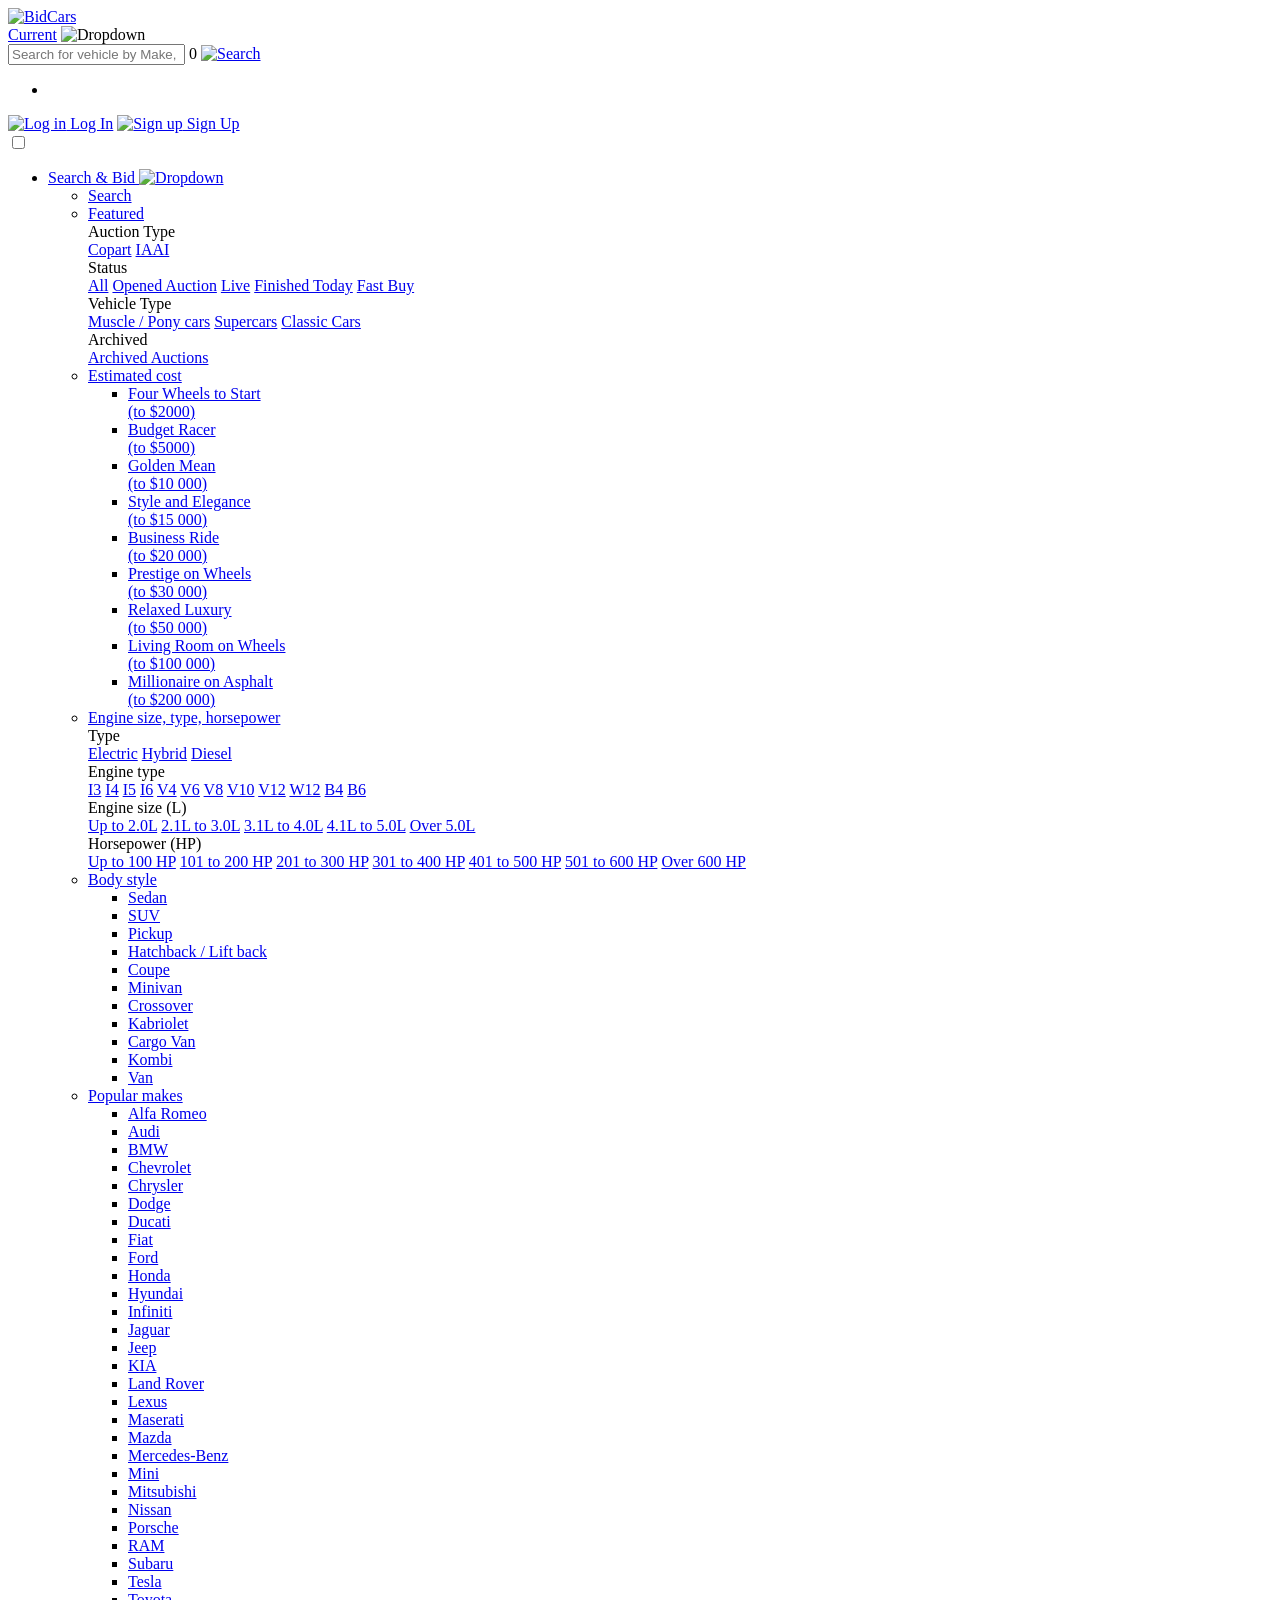
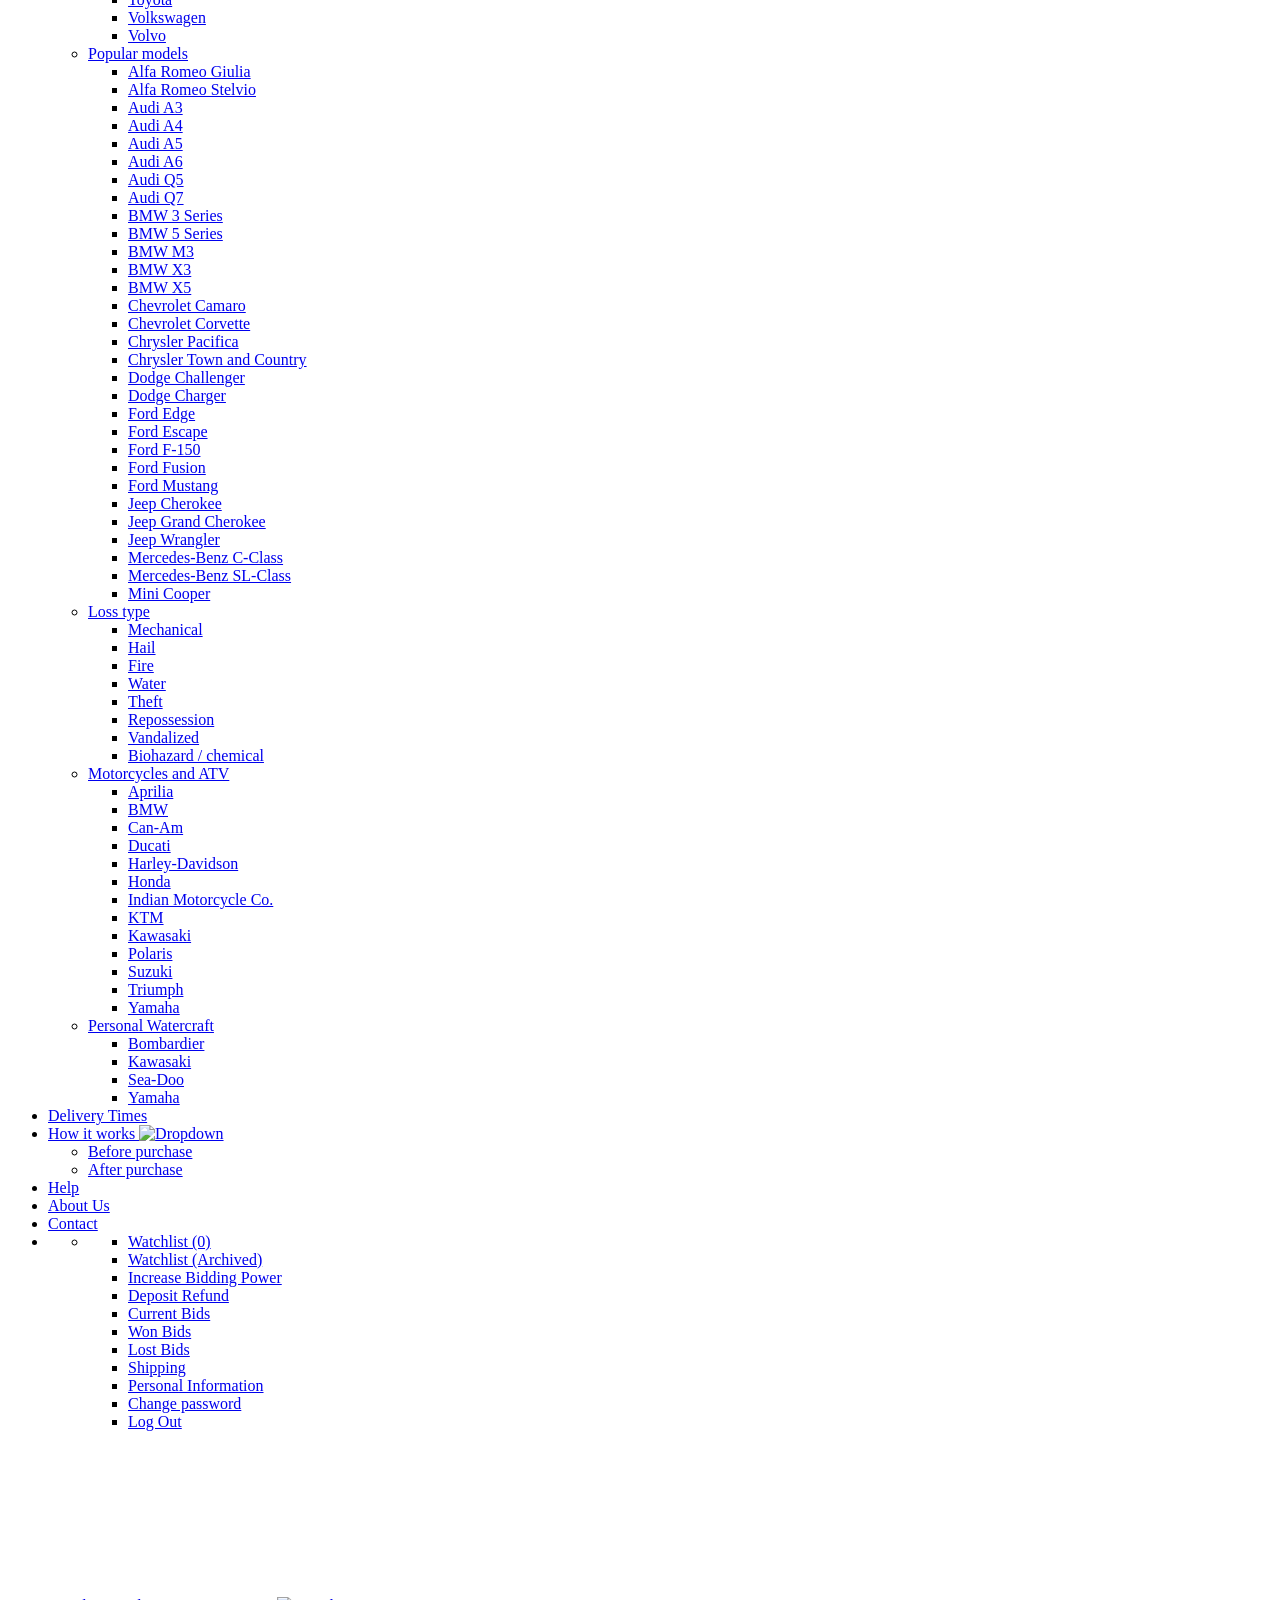
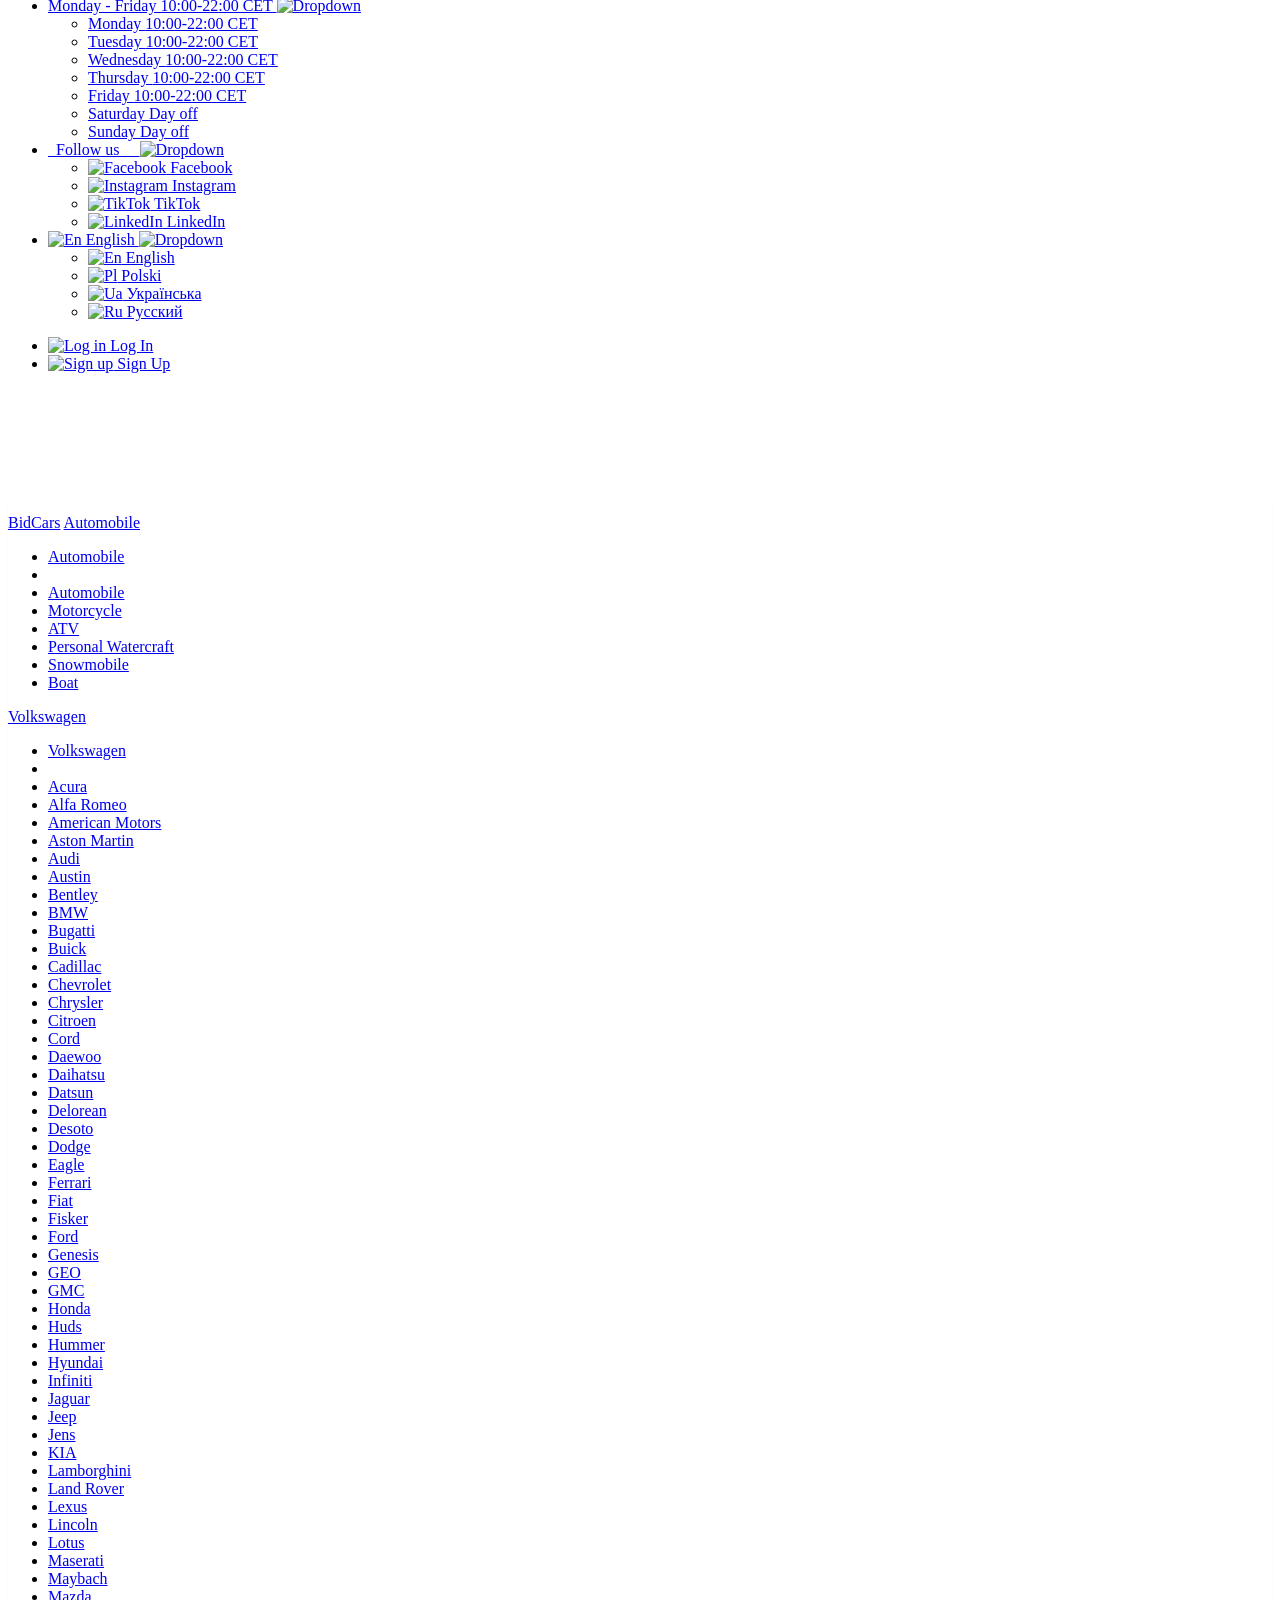
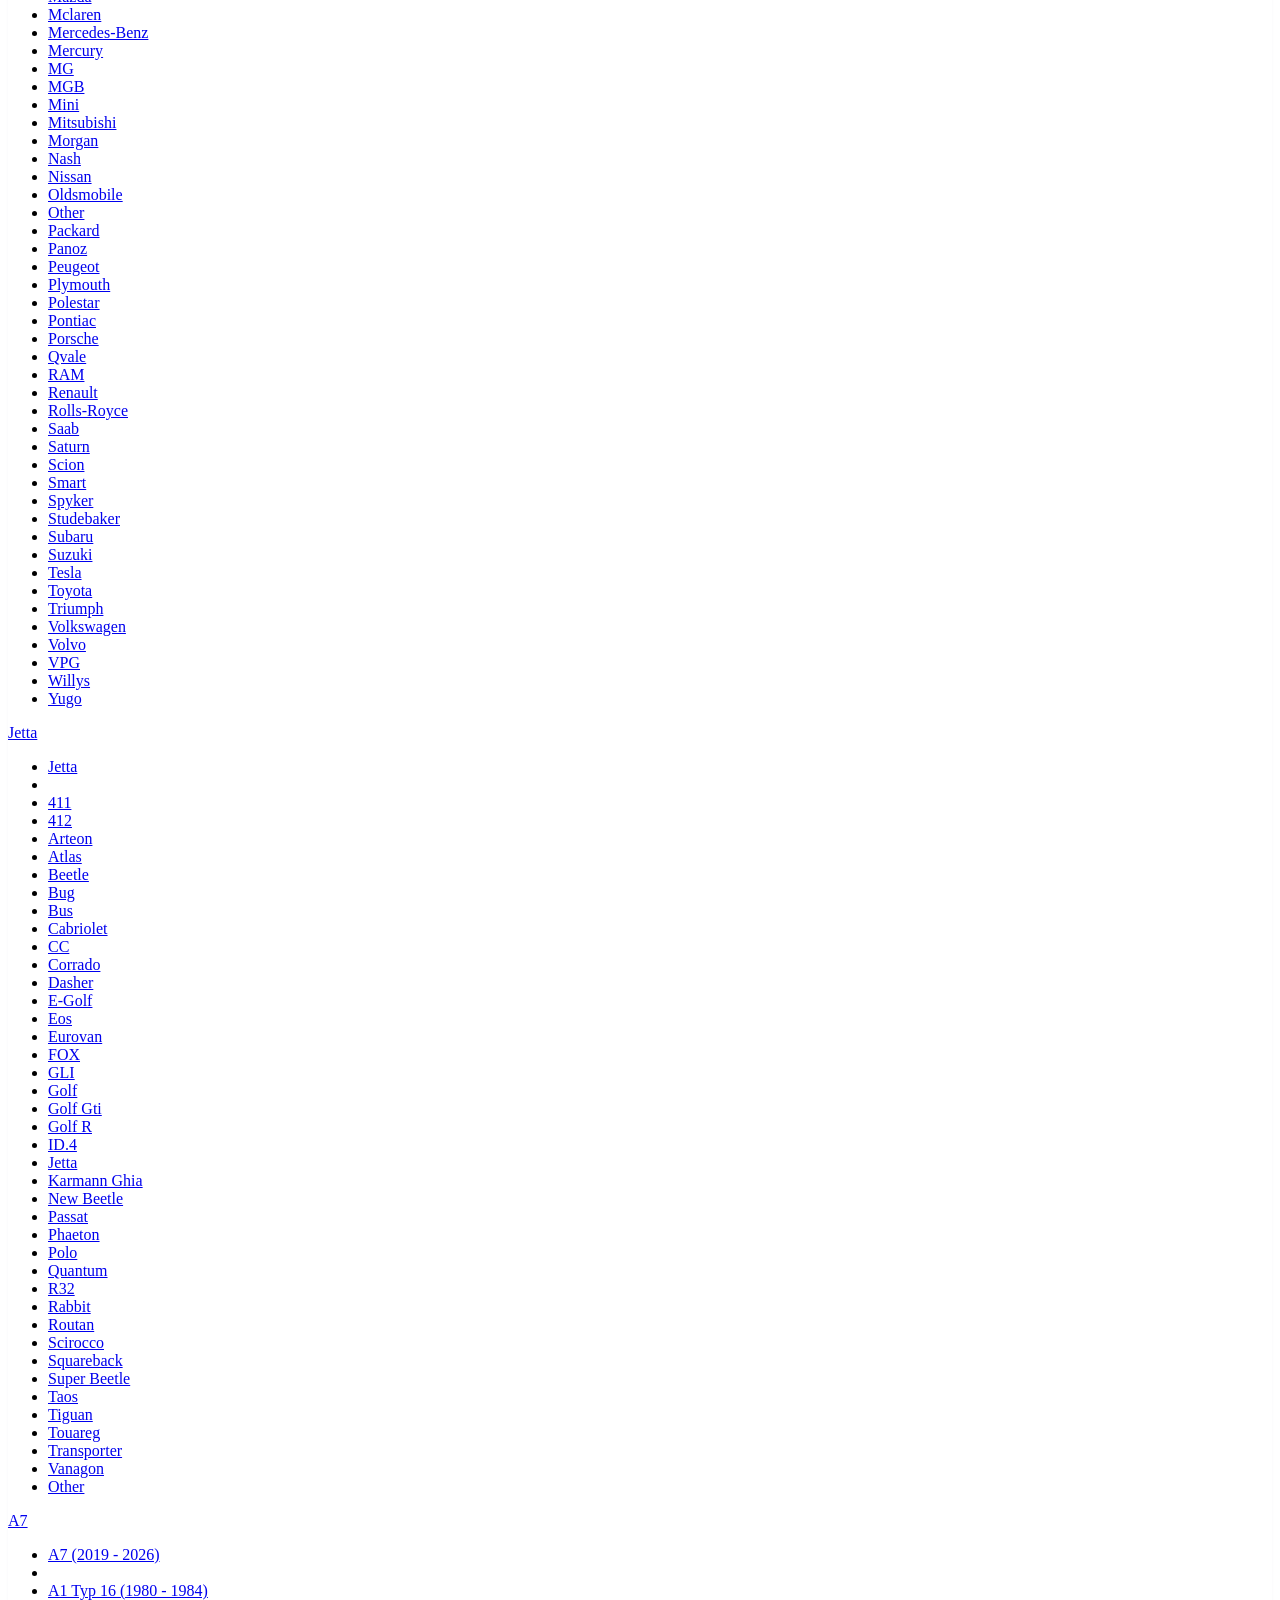
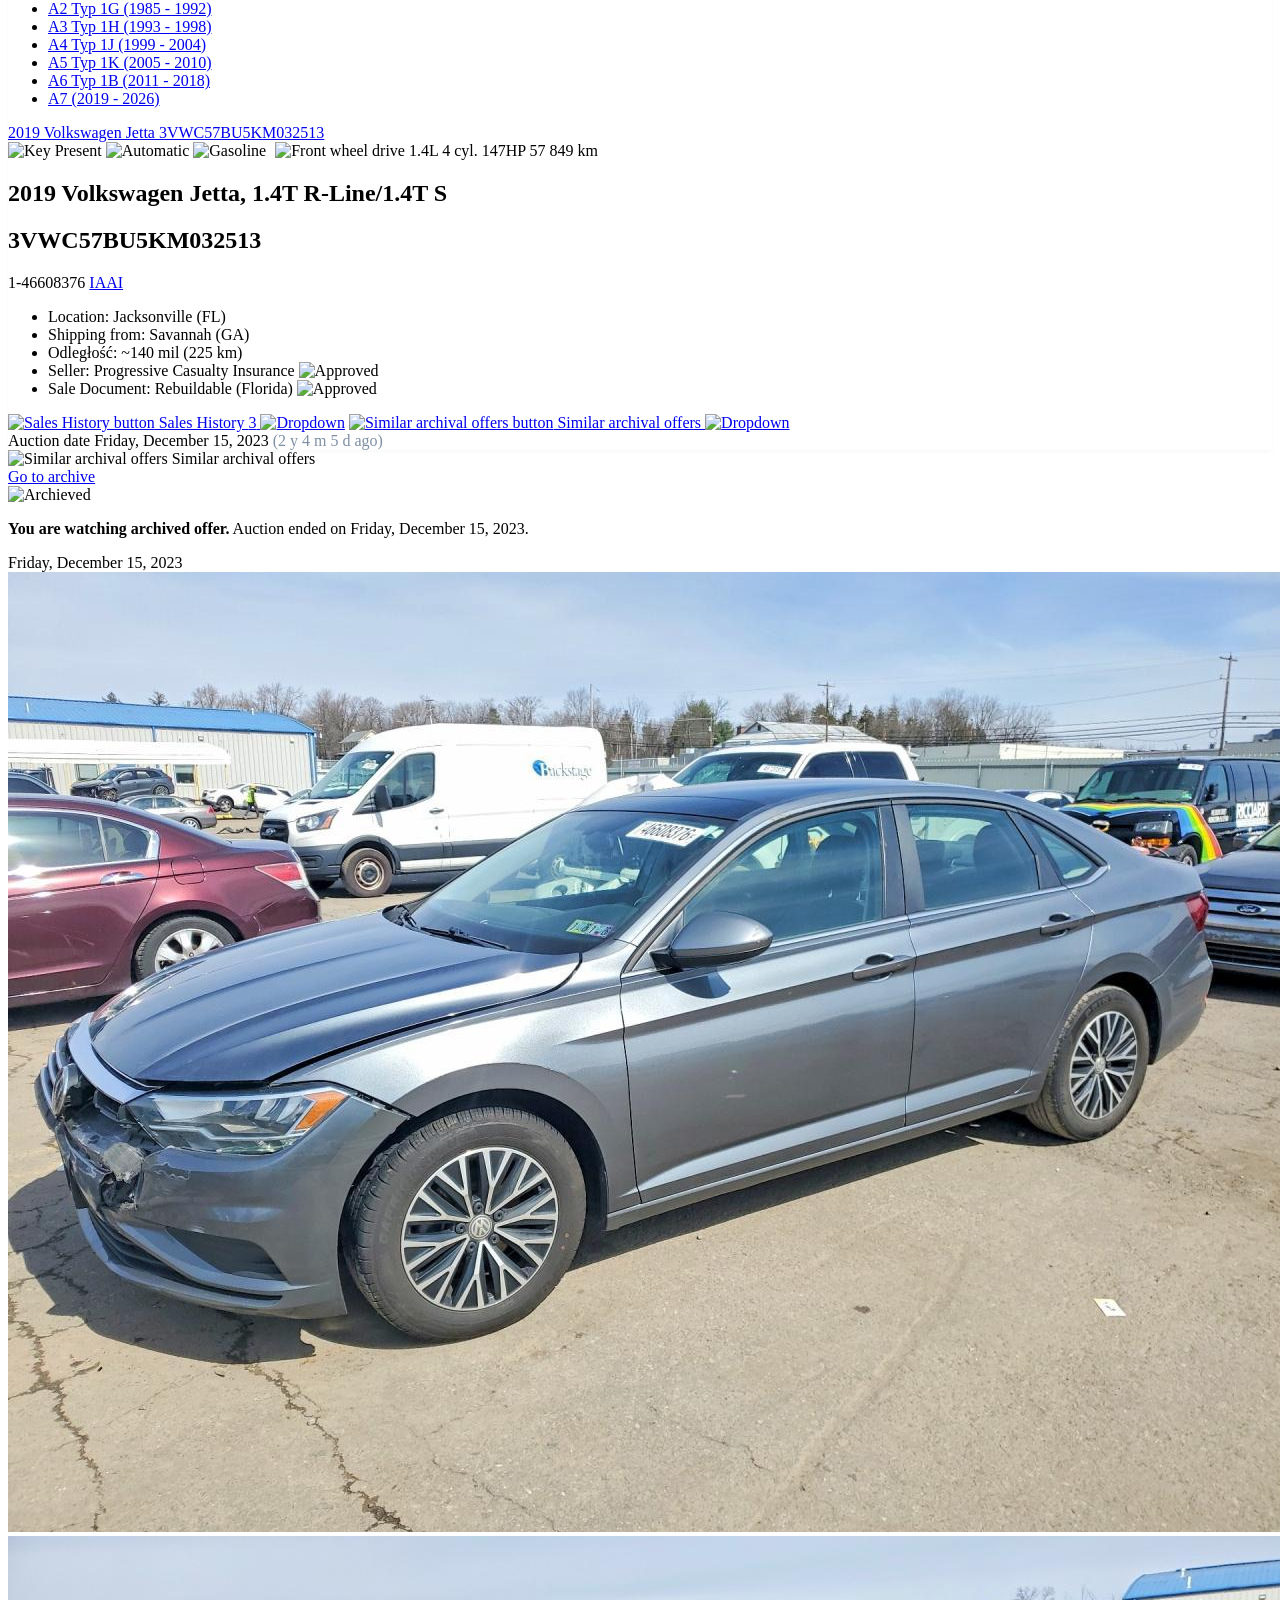
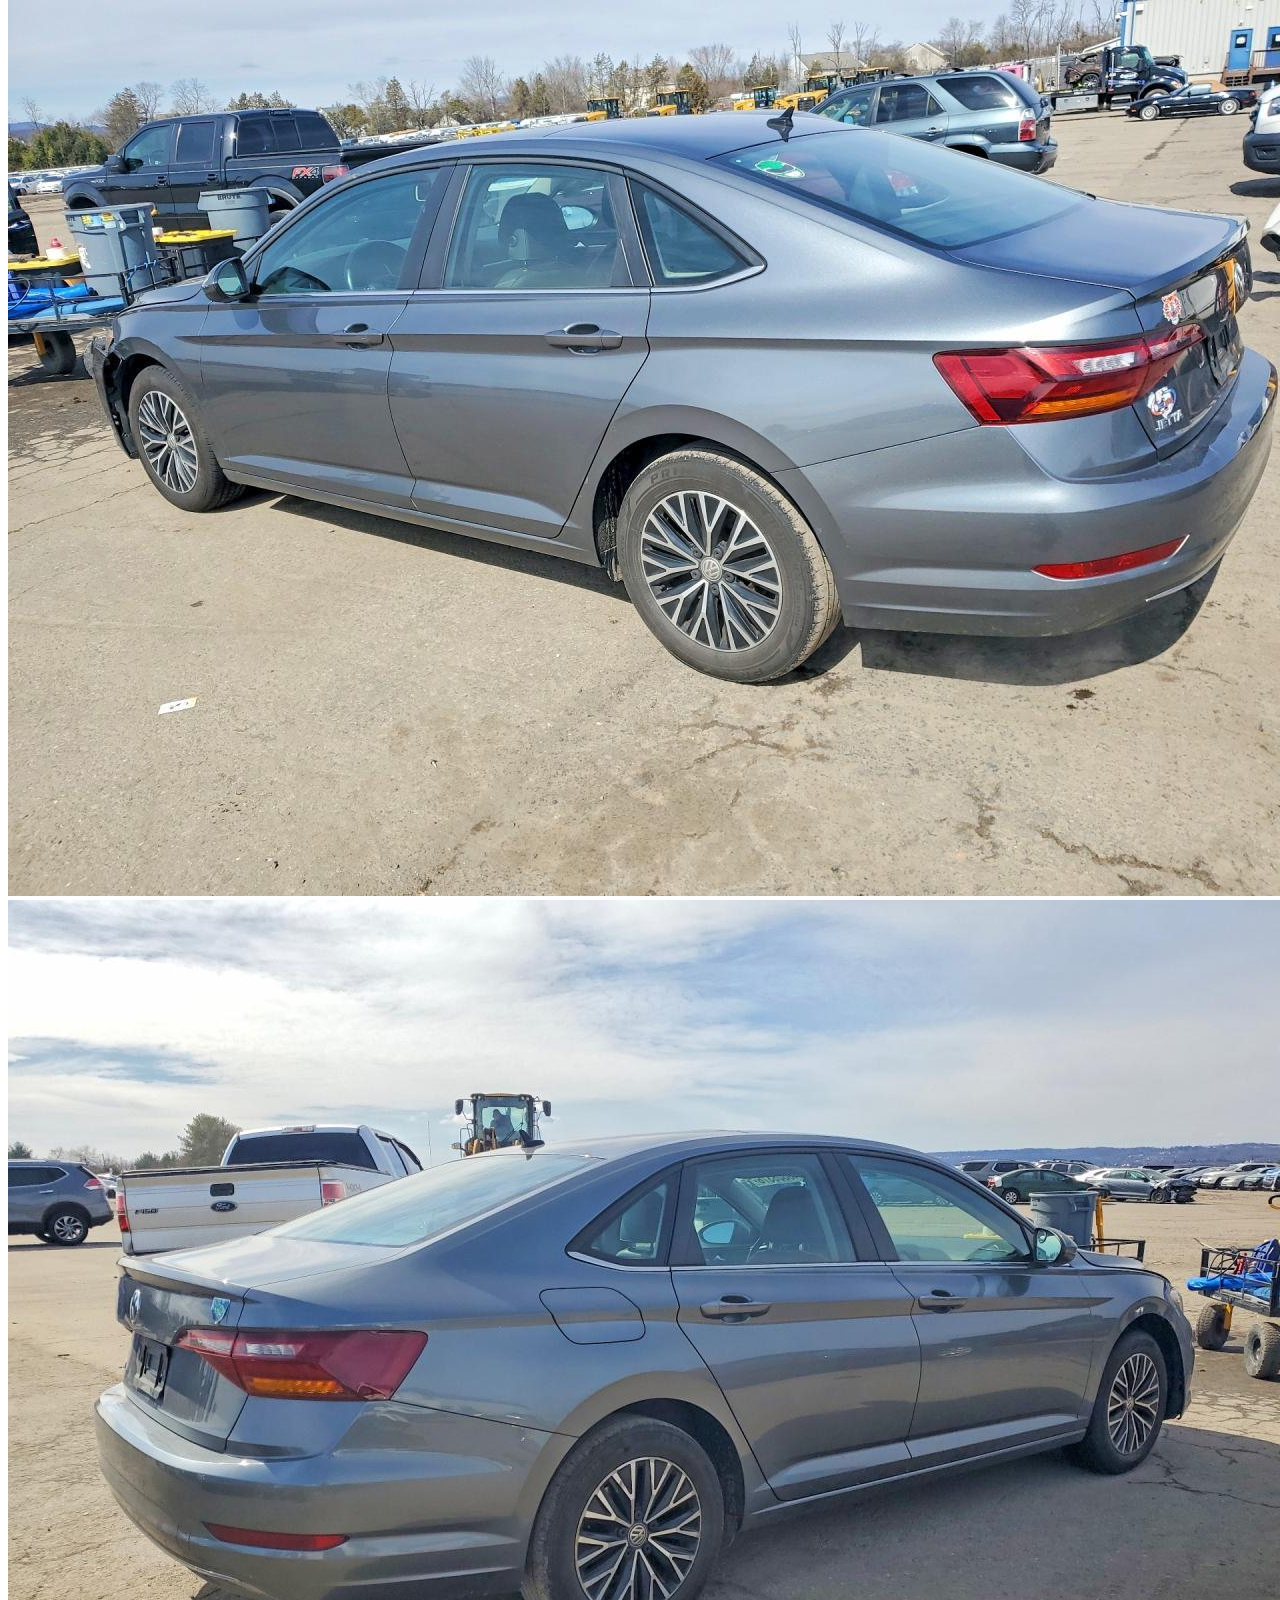
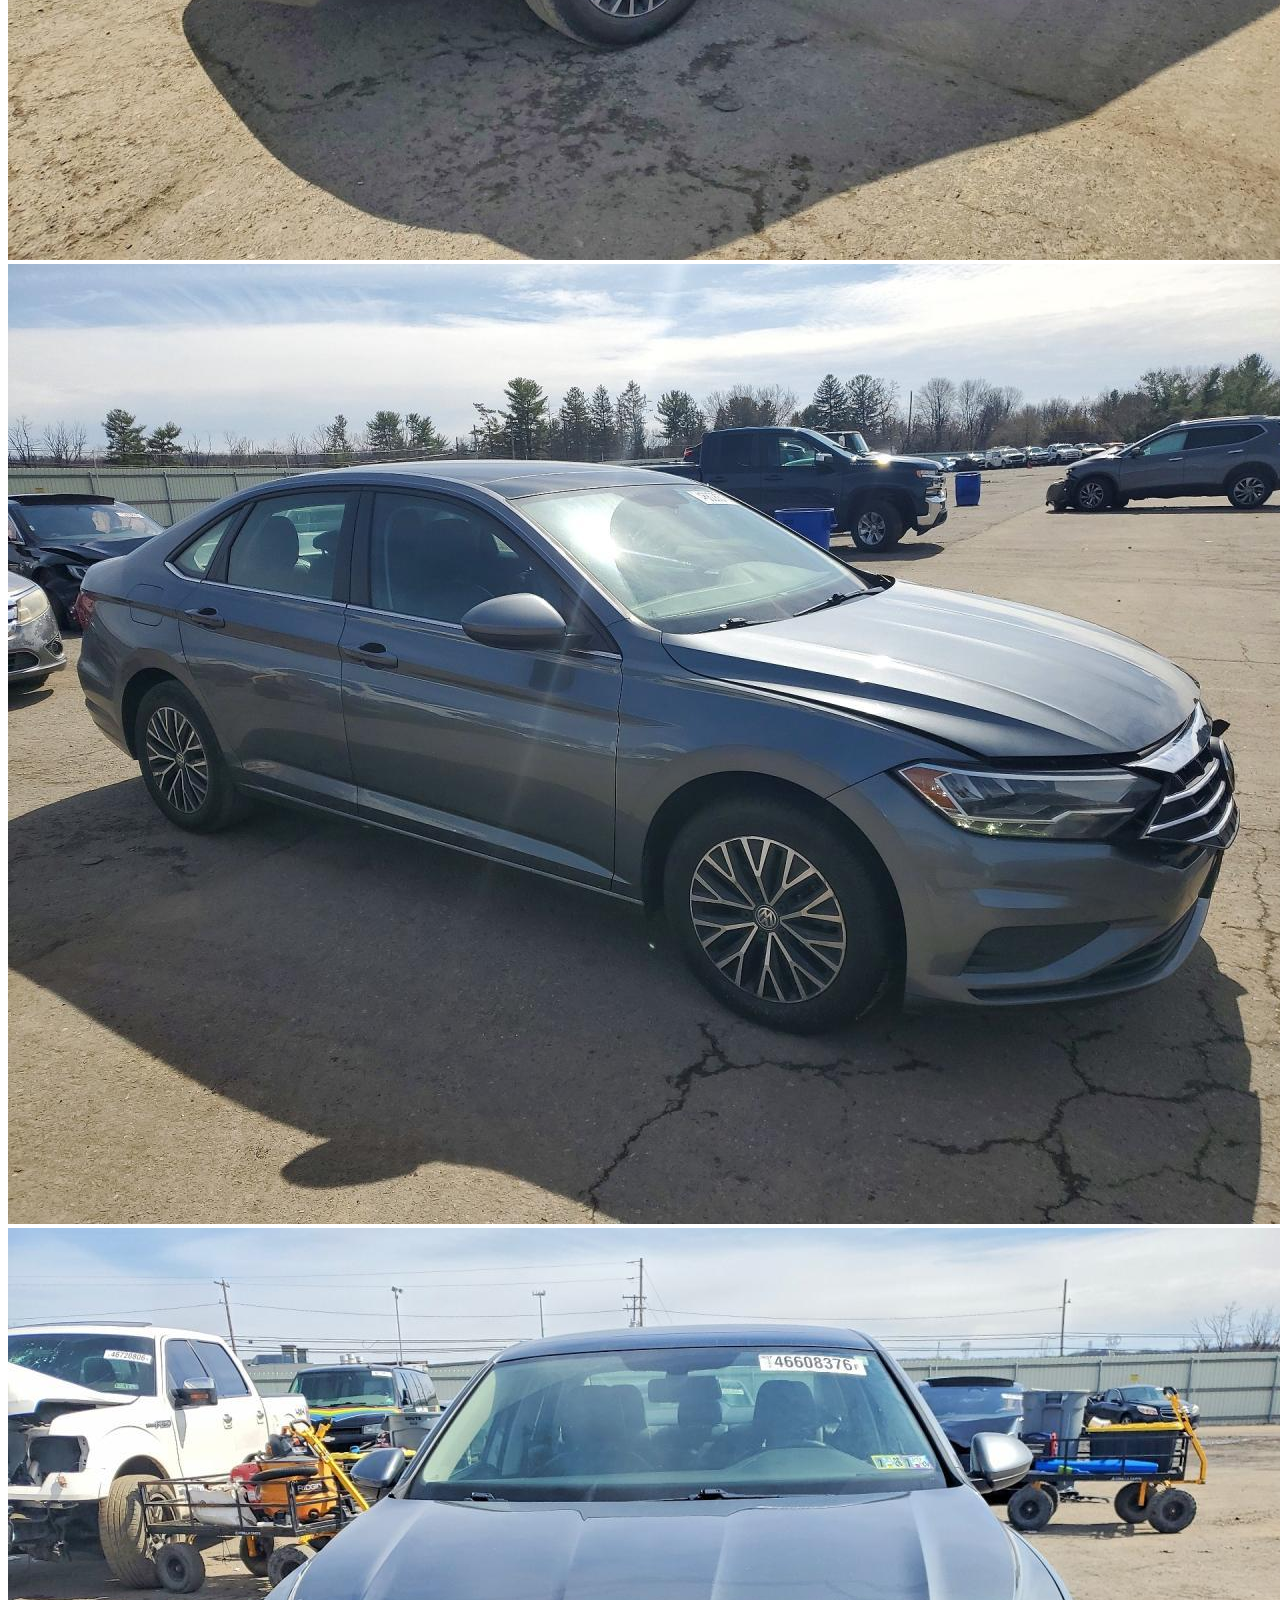
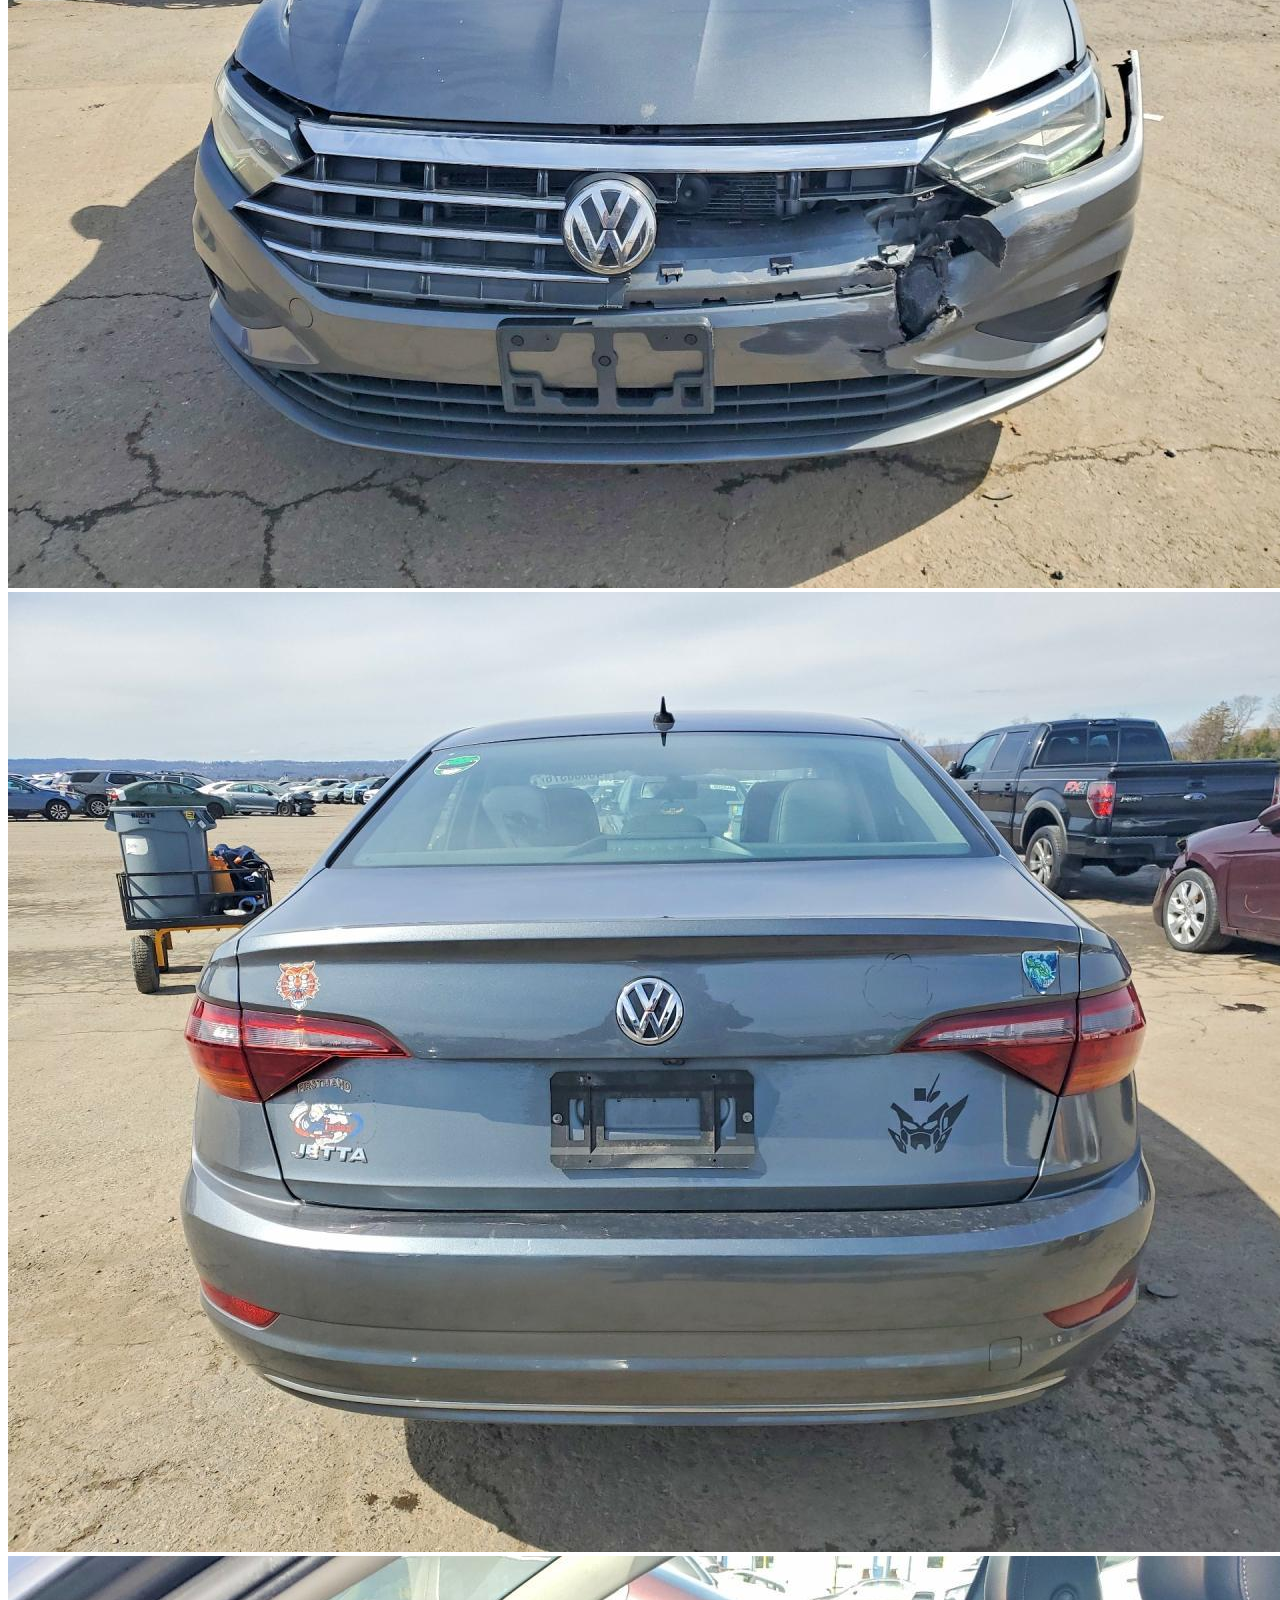
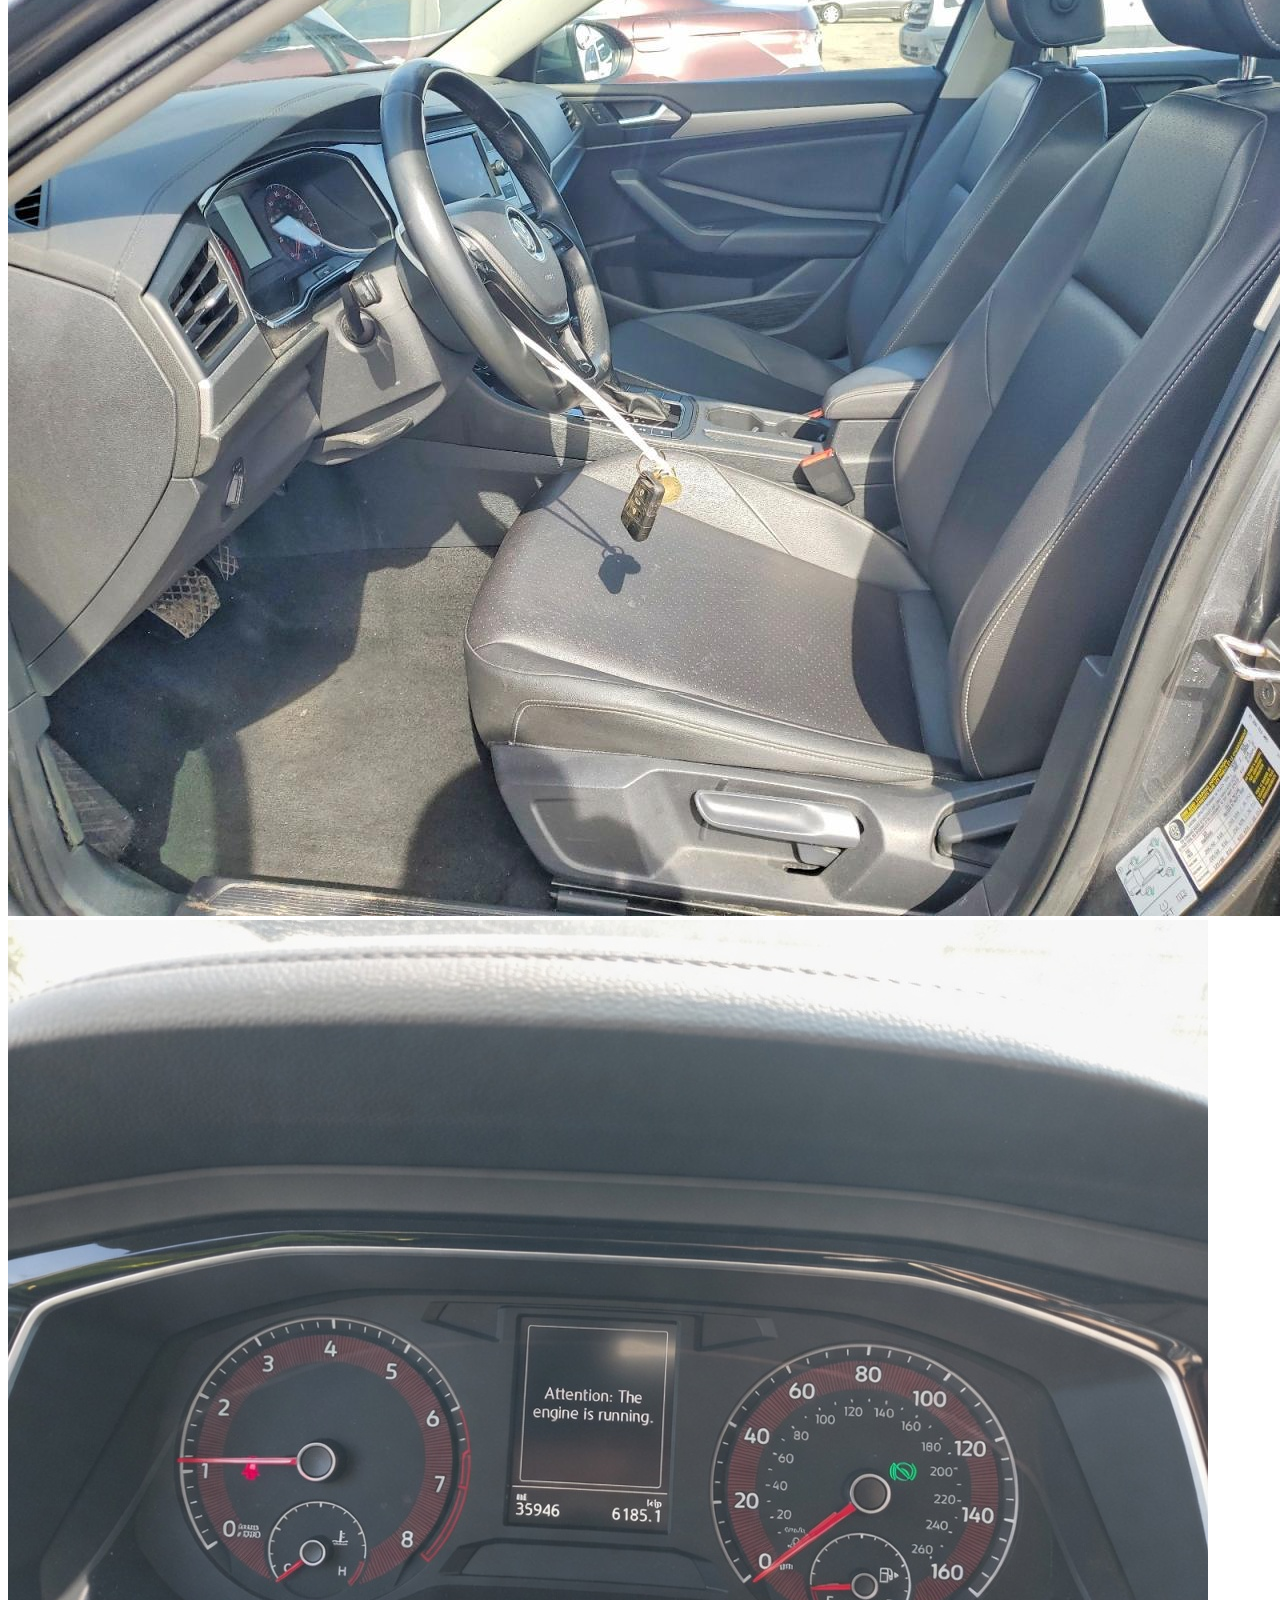
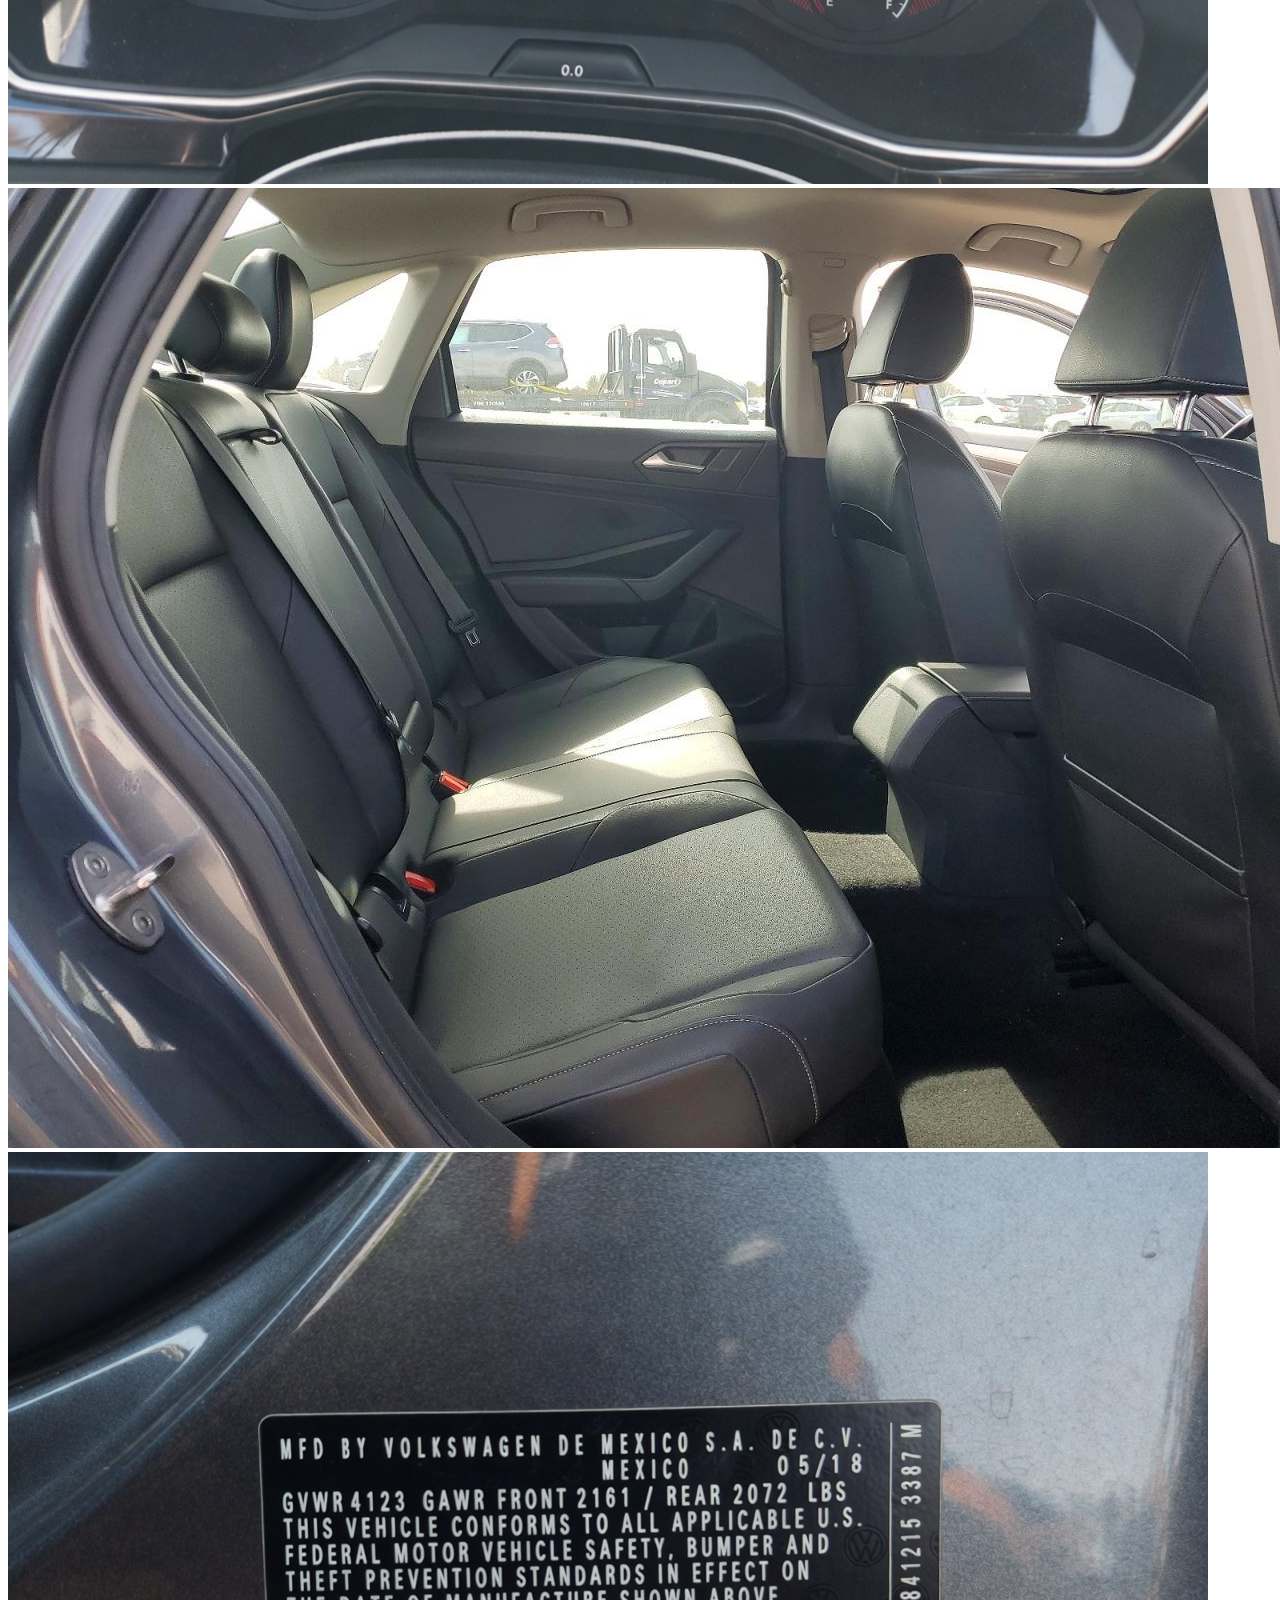
==== commit 7f4e8cb3: "Update site content" ====
--- a/index.html
+++ b/index.html
@@ -1,7 +1,7 @@
 <!DOCTYPE html>
 <html lang="en">
   <head>
-    <!-- #Slave3 -->
+    <!-- #Slave2 -->
 <!-- BASE 2 -->
 <meta charset="UTF-8">
 <meta name="viewport" content="width=device-width, initial-scale=1, shrink-to-fit=no, minimum-scale=1, user-scalable=no">
@@ -74,25 +74,6 @@
     }
 </script>
 
-<script type="text/javascript">
-    localStorage.setItem('watchlistAuctionCounter', 3);
-    localStorage.setItem('watchlistAuction', JSON.stringify(["0-44680517","0-44314278","1-46608376"]));
-
-    localStorage.setItem('bidingPowerInteger', 0);
-    localStorage.setItem('availablePowerInteger', 0);
-
-    localStorage.setItem('userBiddingPower', '$0/$0');
-    localStorage.setItem('userName', 'Roman Slavic (379893)');
-
-    localStorage.setItem('availablePowerCounter', '$0');
-    localStorage.setItem('biddingPowerCounter', '$0');
-    localStorage.setItem('bidsActiveCounter', 0);
-    localStorage.setItem('bidsActiveLimitCounter', 0);
-    localStorage.setItem('bidsWonCounter', 0);
-    localStorage.setItem('shippingsCounter', 0);
-    localStorage.setItem('canDeposit', 0);
-    localStorage.setItem('telephoneValid', 2);
-</script>
 
 <link rel="preload" href="https://bid.cars/fonts/S6u9w4BMUTPHh7USSwaPGR_p.woff2" as="font" crossorigin>
 <link rel="preload" href="https://bid.cars/fonts/S6u9w4BMUTPHh7USSwiPGQ.woff2" as="font" crossorigin>
@@ -335,47 +316,9 @@
 				</div>
 			</div>
 		</div>
-									<div class="buttons_right" id="logged-buttons">
-					<ul>
-						<li>
-							<a href="https://bid.cars/en/user/increase-power" preload="yes" class="header_btn user-buttons"><img src="https://bid.cars/img/upd/zap.svg" width="20" height="20" alt="Bidding power"> <span class="bidding_power_text">Bidding power:</span> <span id="user-bidding-power">$0/$0</span></a>
-						</li>
-						<li class="dropdown_user">
-							<script>if(localStorage.getItem('watchlistAuctionTime')){document.write('<a href="https://bid.cars/en/user/watchlist?c=' + localStorage.getItem('watchlistAuctionTime') + '" preload="yes" class="header_btn user-buttons watchlist-link">');}else{document.write('<a href="https://bid.cars/en/user/watchlist" preload="yes" class="header_btn user-buttons watchlist-link">');}</script>
-								<img src="https://bid.cars/img/upd/user.svg" width="20" height="20" alt="Roman Slavic"> <span>Roman Slavic (379893)</span> <img src="https://bid.cars/img/upd/arrow_down.svg" class="arrw" width="11" height="7" alt="Dropdown">
-							</a>
-							<ul class="profile-dropdown">
-								<li>
-									<script>if(localStorage.getItem('watchlistAuctionTime')){document.write('<a href="https://bid.cars/en/user/watchlist?c=' + localStorage.getItem('watchlistAuctionTime') + '" class="watchlist-link">');}else{document.write('<a href="https://bid.cars/en/user/watchlist" class="watchlist-link">');}</script>Watchlist <span id="user-watchlist-counter">(3)</span></a>
-								</li>
-								<li>
-									<a href="https://bid.cars/en/user/watchlist/archived">Watchlist (archiwum)</a>
-								</li>
-								<!--<li class="separated"><a href="https://bid.cars/en/user/increase-power">Increase Bidding Power</a></li><li><a href="https://bid.cars/en/user/deposit">Deposit Refund</a></li>-->
-								<li class="separated">
-									<a href="https://bid.cars/en/user/bids/current" preload="no">Current Bids <span id="user-current-bids-counter">(<script>if(localStorage.getItem('bidsActiveCounter')){document.write(localStorage.getItem('bidsActiveCounter'));}</script>)</span></a>
-								</li>
-								<li>
-									<a href="https://bid.cars/en/user/bids/won" preload="no">Won Bids <span id="user-won-bids-counter">(<script>if(localStorage.getItem('bidsWonCounter')){document.write(localStorage.getItem('bidsWonCounter'));}</script>)</span></a>
-								</li>
-								<li>
-									<a href="https://bid.cars/en/user/bids/lost" preload="no">Lost Bids</a>
-								</li>
-								<li class="separated">
-									<a href="https://bid.cars/en/user/shipping" preload="no">Shipping <span id="user-shipping-counter">(<script>if(localStorage.getItem('shippingsCounter')){document.write(localStorage.getItem('shippingsCounter'));}</script>)</span></a>
-								</li>
-								<li class="separated">
-									<a href="https://bid.cars/en/user/personal-information" preload="no">Personal Information</a>
-								</li>
-								<li>
-									<a href="https://bid.cars/en/user/password" preload="no">Change password</a>
-								</li>
-								<li class="separated">
-									<a class="logout" href="https://bid.cars/en/user/logout" preload="no">Log Out</a>
-								</li>
-							</ul>
-						</li>
-					</ul>
+									<div class="buttons_right" id="not-logged-buttons">
+					<a href="https://bid.cars/en/login" class="header_btn" preload="no"><img src="https://bid.cars/img/upd/log-in.svg" width="20" height="20" alt="Log in"> Log In</a>
+					<a href="https://bid.cars/en/signup" class="header_btn sign_up" preload="no"><img src="https://bid.cars/img/upd/user-plus.svg" width="20" height="20" alt="Sign up"> Sign Up</a>
 				</div>
 							<div class="menu_toggle">
 			<input type="checkbox" id="hamburger">
@@ -668,7 +611,7 @@
 								<ul id="ul-user-menu-2" style="padding-bottom: 150px;">
                                     <h3 style="display: none"><img src="https://bid.cars/img/upd/arrow_down.svg" class="arrw_back" width="11" height="7" alt="Back"> <span id="user-button-name-mobile-2"><script>if(localStorage.getItem('userName')){document.write(localStorage.getItem('userName'));}</script></span></h3>
                                     <li>
-                                        <script>if(localStorage.getItem('watchlistAuctionTime')){document.write('<a href="https://bid.cars/en/user/watchlist?c=' + localStorage.getItem('watchlistAuctionTime') + '" class="watchlist-link">');}else{document.write('<a href="https://bid.cars/en/user/watchlist" class="watchlist-link">');}</script>Watchlist (3)</a>
+                                        <script>if(localStorage.getItem('watchlistAuctionTime')){document.write('<a href="https://bid.cars/en/user/watchlist?c=' + localStorage.getItem('watchlistAuctionTime') + '" class="watchlist-link">');}else{document.write('<a href="https://bid.cars/en/user/watchlist" class="watchlist-link">');}</script>Watchlist (0)</a>
                                     </li>
                                     <li>
                                         <a href="https://bid.cars/en/user/watchlist/archived">Watchlist (Archived)</a>
@@ -707,7 +650,7 @@
 				</li>
 			</ul>
 		</nav>
-		<ul class="quick_links autorized">
+		<ul class="quick_links ">
 			<li class="child no-mobile">
 				<a href="#">Monday - Friday 10:00-22:00 CET <img src="https://bid.cars/img/upd/arrow_down.svg" class="arrw" width="11" height="7" alt="Dropdown">
 				</a>
@@ -788,16 +731,14 @@
 			</li>
 		</ul>
 		<div class="mobile_menu">
-		                            <ul>
-                    <li>
-                        <a href="https://bid.cars/en/user/increase-power" class="header_btn user-buttons"><img src="https://bid.cars/img/upd/zap.svg" width="20" height="20" alt="Bidding power"> <span class="bidding_power_text">Bidding power:</span> <span id="user-bidding-power-2">$0/$0</span></a>
-                    </li>
-                    <li class="dropdown_user">
-                        <a href="https://bid.cars/en/user/watchlist" class="header_btn user-buttons user-menu">
-                            <img src="https://bid.cars/img/upd/user.svg" width="20" height="20" alt="Roman Slavic"> <span id="user-button-name-mobile">Roman Slavic (379893)</span> <!--<img src="https://bid.cars/img/upd/arrow_down.svg" class="arrw rotated" width="11" height="7" alt="Dropdown">-->
-                        </a>
-                    </li>
-                </ul>
+		            				<ul>
+					<li>
+                		<a href="https://bid.cars/en/login" class="header_btn"><img src="https://bid.cars/img/upd/log-in.svg" alt="Log in"> Log In</a>
+					</li>
+					<li>
+                		<a href="https://bid.cars/en/signup" class="header_btn sign_up"><img src="https://bid.cars/img/upd/user-plus.svg" alt="Sign up"> Sign Up</a>
+					</li>
+				</ul>
             				</div>
 	</div> 
 	
@@ -806,11 +747,8 @@
 				localStorage.setItem('liveAuctions', 0);
 			</script>
 							<script>
-					document.documentElement.style.setProperty('--bar-height', '36px');
+					document.documentElement.style.setProperty('--bar-height', '0px');
 				</script>
-				<div class="info_bar" style="padding: 7px 10px; background: #f68136 !important; cursor: pointer" onclick="location.href='https://bid.cars/en/user/personal-information'">
-					You account is not fully activated. Click here to resend your activation mail or verify your telephone number.
-				</div>
 					</div>
 	</header>
     	<section id="content" class="item-single-page archieved-lot">
@@ -1388,7 +1326,7 @@
 									<span class="indicator red"></span> Auction date
 								</span>
 								<span>Friday, December 15, 2023 <font color="#7f8fa4">
-																			(2 y 4 m 3 d  ago)
+																			(2 y 4 m 5 d  ago)
 																		</font></span>
 							</div>
 						</div>
@@ -1929,31 +1867,6 @@
 
 						</div>
 
-                              <div class="box" id="vehicle_reports" style="margin-bottom: 15px">
-                    <div class="box_header">
-                    <h4>Vehicle Reports</h4>
-
-                                                  <div class="right_side">Available <span id="reportsCounter">0</span></div>
-                        
-                                            </div>
-
-                                        <div class="content">
-
-                        <div class="option fox">
-                            <img src="https://bid.cars/img/fox.svg" class="run-svg hasSVG" width="40" height="40" alt="Fox">
-                                                                                          <a href="#" class="gen_report disabled">No credits</a>
-                                                                                  </div>
-                        <div class="option check">
-                            <img src="https://bid.cars/img/check.svg" class="run-svg hasSVG" width="40" height="40" alt="Check">
-                                                                                          <a href="#" class="gen_report disabled">No credits</a>
-                                                                                  </div>
-
-                      </div>
-                                            
-                                        <div class="pad-wr">
-                      <a href="https://autoreport.info" target="_blank" class="get-more-reps" style="width: 100%;"><i class="fa fa-external-link" aria-hidden="true"></i> Get Reports</a>
-                    </div>
-                                    </div>
               
 								<div class="box additional_services_wr" id="additional-services">
 									<div class="header">
@@ -2313,7 +2226,7 @@
 								<span id="usdeurrate"></span>, USD/PLN
 								<span id="usdplnrate"></span>, EUR/PLN
 								<span id="eurplnrate"></span><br/>Exchange rates updated:
-								Apr 18, 2026, 10:00 PM<br/>Rates of The National Bank of Poland
+								Apr 20, 2026, 1:00 PM<br/>Rates of The National Bank of Poland
 								<a href="http://www.nbp.pl/">nbp.pl</a>
 							</div>
 
@@ -2394,7 +2307,7 @@
                         
 					</div>
                     				                        
-                    					<div class="box item-box in-row" onclick="location.href='https://bid.cars/en/lot/0-37396702/2019-Volkswagen-Jetta-3VWC57BUXKM093100'">
+                    					<div class="box item-box in-row" onclick="location.href='https://bid.cars/en/lot/1-55336473/2019-Volkswagen-Jetta-3VWC57BU5KM082134'">
                         
                         <div class="top-wr">
                             <div class="gallery">
@@ -2407,18 +2320,18 @@
                                     -->
 
                                     <div class="carousel-inner" role="img">
-                                        <a href="https://bid.cars/en/lot/0-37396702/2019-Volkswagen-Jetta-3VWC57BUXKM093100" preload="no"><img class="carousel-item active" loading="lazy" src="https://mercury.bid.cars/0-37396702/2019-Volkswagen-Jetta-3VWC57BUXKM093100-1.jpg" alt="3VWC57BUXKM093100"></a>
+                                        <a href="https://bid.cars/en/lot/1-55336473/2019-Volkswagen-Jetta-3VWC57BU5KM082134" preload="no"><img class="carousel-item active" loading="lazy" src="https://mercury.bid.cars/1-55336473/2019-Volkswagen-Jetta-3VWC57BU5KM082134-1.jpg" alt="3VWC57BU5KM082134"></a>
                                     </div>
                                 </div>
                             </div>
                             <div class="item-name">
-                                <a href="https://bid.cars/en/lot/0-37396702/2019-Volkswagen-Jetta-3VWC57BUXKM093100" preload="no">2019 Volkswagen Jetta, S/Se/R-Line</a>
+                                <a href="https://bid.cars/en/lot/1-55336473/2019-Volkswagen-Jetta-3VWC57BU5KM082134" preload="no">2019 Volkswagen Jetta, S</a>
                             </div>
                         </div>
                         
                         <div class="bottom-wr">
                             <div class="item-vin"><img src="https://bid.cars/img/upd/tabler_barcode.svg" width="20" height="20" alt="VIN code"><h2>
-                                    <a href="https://bid.cars/en/lot/0-37396702/2019-Volkswagen-Jetta-3VWC57BUXKM093100" preload="no">3VWC57BUXKM093100</a>
+                                    <a href="https://bid.cars/en/lot/1-55336473/2019-Volkswagen-Jetta-3VWC57BU5KM082134" preload="no">3VWC57BU5KM082134</a>
                                 </h2>
                             </div>
 
@@ -2428,14 +2341,14 @@
                             </div>
 
                             <div class="price-box final"><div><span>Final bid</span>  
-															$3,425.00
+															$3,950.00
 														</div></div>
 
                                                     </div>
                         
 					</div>
                     				                        
-                    					<div class="box item-box in-row" onclick="location.href='https://bid.cars/en/lot/1-73165453/2018-Volkswagen-Jetta-3VWDB7AJ6JM230102'">
+                    					<div class="box item-box in-row" onclick="location.href='https://bid.cars/en/lot/1-61599653/2019-Volkswagen-Jetta-3VWC57BU7KM074326'">
                         
                         <div class="top-wr">
                             <div class="gallery">
@@ -2448,18 +2361,18 @@
                                     -->
 
                                     <div class="carousel-inner" role="img">
-                                        <a href="https://bid.cars/en/lot/1-73165453/2018-Volkswagen-Jetta-3VWDB7AJ6JM230102" preload="no"><img class="carousel-item active" loading="lazy" src="https://mercury.bid.cars/1-73165453/2018-Volkswagen-Jetta-3VWDB7AJ6JM230102-1.jpg" alt="3VWDB7AJ6JM230102"></a>
+                                        <a href="https://bid.cars/en/lot/1-61599653/2019-Volkswagen-Jetta-3VWC57BU7KM074326" preload="no"><img class="carousel-item active" loading="lazy" src="https://mercury.bid.cars/1-61599653/2019-Volkswagen-Jetta-3VWC57BU7KM074326-1.jpg" alt="3VWC57BU7KM074326"></a>
                                     </div>
                                 </div>
                             </div>
                             <div class="item-name">
-                                <a href="https://bid.cars/en/lot/1-73165453/2018-Volkswagen-Jetta-3VWDB7AJ6JM230102" preload="no">2018 Volkswagen Jetta, SE</a>
+                                <a href="https://bid.cars/en/lot/1-61599653/2019-Volkswagen-Jetta-3VWC57BU7KM074326" preload="no">2019 Volkswagen Jetta, S</a>
                             </div>
                         </div>
                         
                         <div class="bottom-wr">
                             <div class="item-vin"><img src="https://bid.cars/img/upd/tabler_barcode.svg" width="20" height="20" alt="VIN code"><h2>
-                                    <a href="https://bid.cars/en/lot/1-73165453/2018-Volkswagen-Jetta-3VWDB7AJ6JM230102" preload="no">3VWDB7AJ6JM230102</a>
+                                    <a href="https://bid.cars/en/lot/1-61599653/2019-Volkswagen-Jetta-3VWC57BU7KM074326" preload="no">3VWC57BU7KM074326</a>
                                 </h2>
                             </div>
 
@@ -2469,14 +2382,14 @@
                             </div>
 
                             <div class="price-box final"><div><span>Final bid</span>  
-															$3,800.00
+															$8,100.00
 														</div></div>
 
                                                     </div>
                         
 					</div>
                     				                        
-                    					<div class="box item-box in-row" onclick="location.href='https://bid.cars/en/lot/1-53471793/2019-Volkswagen-Jetta-3VWCB7BU7KM202508'">
+                    					<div class="box item-box in-row" onclick="location.href='https://bid.cars/en/lot/1-69266593/2019-Volkswagen-Jetta-3VWE57BU4KM065480'">
                         
                         <div class="top-wr">
                             <div class="gallery">
@@ -2489,18 +2402,18 @@
                                     -->
 
                                     <div class="carousel-inner" role="img">
-                                        <a href="https://bid.cars/en/lot/1-53471793/2019-Volkswagen-Jetta-3VWCB7BU7KM202508" preload="no"><img class="carousel-item active" loading="lazy" src="https://mercury.bid.cars/1-53471793/2019-Volkswagen-Jetta-3VWCB7BU7KM202508-1.jpg" alt="3VWCB7BU7KM202508"></a>
+                                        <a href="https://bid.cars/en/lot/1-69266593/2019-Volkswagen-Jetta-3VWE57BU4KM065480" preload="no"><img class="carousel-item active" loading="lazy" src="https://mercury.bid.cars/1-69266593/2019-Volkswagen-Jetta-3VWE57BU4KM065480-1.jpg" alt="3VWE57BU4KM065480"></a>
                                     </div>
                                 </div>
                             </div>
                             <div class="item-name">
-                                <a href="https://bid.cars/en/lot/1-53471793/2019-Volkswagen-Jetta-3VWCB7BU7KM202508" preload="no">2019 Volkswagen Jetta, S</a>
+                                <a href="https://bid.cars/en/lot/1-69266593/2019-Volkswagen-Jetta-3VWE57BU4KM065480" preload="no">2019 Volkswagen Jetta, Sel</a>
                             </div>
                         </div>
                         
                         <div class="bottom-wr">
                             <div class="item-vin"><img src="https://bid.cars/img/upd/tabler_barcode.svg" width="20" height="20" alt="VIN code"><h2>
-                                    <a href="https://bid.cars/en/lot/1-53471793/2019-Volkswagen-Jetta-3VWCB7BU7KM202508" preload="no">3VWCB7BU7KM202508</a>
+                                    <a href="https://bid.cars/en/lot/1-69266593/2019-Volkswagen-Jetta-3VWE57BU4KM065480" preload="no">3VWE57BU4KM065480</a>
                                 </h2>
                             </div>
 
@@ -2510,14 +2423,14 @@
                             </div>
 
                             <div class="price-box final"><div><span>Final bid</span>  
-															$4,300.00
+															$6,200.00
 														</div></div>
 
                                                     </div>
                         
 					</div>
                     				                        
-                    					<div class="box item-box in-row" onclick="location.href='https://bid.cars/en/lot/1-55336473/2019-Volkswagen-Jetta-3VWC57BU5KM082134'">
+                    					<div class="box item-box in-row" onclick="location.href='https://bid.cars/en/lot/1-73165453/2018-Volkswagen-Jetta-3VWDB7AJ6JM230102'">
                         
                         <div class="top-wr">
                             <div class="gallery">
@@ -2530,18 +2443,18 @@
                                     -->
 
                                     <div class="carousel-inner" role="img">
-                                        <a href="https://bid.cars/en/lot/1-55336473/2019-Volkswagen-Jetta-3VWC57BU5KM082134" preload="no"><img class="carousel-item active" loading="lazy" src="https://mercury.bid.cars/1-55336473/2019-Volkswagen-Jetta-3VWC57BU5KM082134-1.jpg" alt="3VWC57BU5KM082134"></a>
+                                        <a href="https://bid.cars/en/lot/1-73165453/2018-Volkswagen-Jetta-3VWDB7AJ6JM230102" preload="no"><img class="carousel-item active" loading="lazy" src="https://mercury.bid.cars/1-73165453/2018-Volkswagen-Jetta-3VWDB7AJ6JM230102-1.jpg" alt="3VWDB7AJ6JM230102"></a>
                                     </div>
                                 </div>
                             </div>
                             <div class="item-name">
-                                <a href="https://bid.cars/en/lot/1-55336473/2019-Volkswagen-Jetta-3VWC57BU5KM082134" preload="no">2019 Volkswagen Jetta, S</a>
+                                <a href="https://bid.cars/en/lot/1-73165453/2018-Volkswagen-Jetta-3VWDB7AJ6JM230102" preload="no">2018 Volkswagen Jetta, SE</a>
                             </div>
                         </div>
                         
                         <div class="bottom-wr">
                             <div class="item-vin"><img src="https://bid.cars/img/upd/tabler_barcode.svg" width="20" height="20" alt="VIN code"><h2>
-                                    <a href="https://bid.cars/en/lot/1-55336473/2019-Volkswagen-Jetta-3VWC57BU5KM082134" preload="no">3VWC57BU5KM082134</a>
+                                    <a href="https://bid.cars/en/lot/1-73165453/2018-Volkswagen-Jetta-3VWDB7AJ6JM230102" preload="no">3VWDB7AJ6JM230102</a>
                                 </h2>
                             </div>
 
@@ -2551,14 +2464,14 @@
                             </div>
 
                             <div class="price-box final"><div><span>Final bid</span>  
-															$3,950.00
+															$3,800.00
 														</div></div>
 
                                                     </div>
                         
 					</div>
                     				                        
-                    					<div class="box item-box in-row" onclick="location.href='https://bid.cars/en/lot/0-37730147/2019-Volkswagen-Jetta-3VWCB7BU7KM198346'">
+                    					<div class="box item-box in-row" onclick="location.href='https://bid.cars/en/lot/0-37177255/2019-Volkswagen-Jetta-3VWCB7BU3KM257098'">
                         
                         <div class="top-wr">
                             <div class="gallery">
@@ -2571,18 +2484,18 @@
                                     -->
 
                                     <div class="carousel-inner" role="img">
-                                        <a href="https://bid.cars/en/lot/0-37730147/2019-Volkswagen-Jetta-3VWCB7BU7KM198346" preload="no"><img class="carousel-item active" loading="lazy" src="https://mercury.bid.cars/0-37730147/2019-Volkswagen-Jetta-3VWCB7BU7KM198346-1.jpg" alt="3VWCB7BU7KM198346"></a>
+                                        <a href="https://bid.cars/en/lot/0-37177255/2019-Volkswagen-Jetta-3VWCB7BU3KM257098" preload="no"><img class="carousel-item active" loading="lazy" src="https://mercury.bid.cars/0-37177255/2019-Volkswagen-Jetta-3VWCB7BU3KM257098-1.jpg" alt="3VWCB7BU3KM257098"></a>
                                     </div>
                                 </div>
                             </div>
                             <div class="item-name">
-                                <a href="https://bid.cars/en/lot/0-37730147/2019-Volkswagen-Jetta-3VWCB7BU7KM198346" preload="no">2019 Volkswagen Jetta, S/Se/R-Line</a>
+                                <a href="https://bid.cars/en/lot/0-37177255/2019-Volkswagen-Jetta-3VWCB7BU3KM257098" preload="no">2019 Volkswagen Jetta, S/Se/R-Line</a>
                             </div>
                         </div>
                         
                         <div class="bottom-wr">
                             <div class="item-vin"><img src="https://bid.cars/img/upd/tabler_barcode.svg" width="20" height="20" alt="VIN code"><h2>
-                                    <a href="https://bid.cars/en/lot/0-37730147/2019-Volkswagen-Jetta-3VWCB7BU7KM198346" preload="no">3VWCB7BU7KM198346</a>
+                                    <a href="https://bid.cars/en/lot/0-37177255/2019-Volkswagen-Jetta-3VWCB7BU3KM257098" preload="no">3VWCB7BU3KM257098</a>
                                 </h2>
                             </div>
 
@@ -2592,14 +2505,14 @@
                             </div>
 
                             <div class="price-box final"><div><span>Final bid</span>  
-															$6,050.00
+															$4,150.00
 														</div></div>
 
                                                     </div>
                         
 					</div>
                     				                        
-                    					<div class="box item-box in-row" onclick="location.href='https://bid.cars/en/lot/1-61599653/2019-Volkswagen-Jetta-3VWC57BU7KM074326'">
+                    					<div class="box item-box in-row" onclick="location.href='https://bid.cars/en/lot/0-36554220/2019-Volkswagen-Jetta-3VWC57BU5KM048632'">
                         
                         <div class="top-wr">
                             <div class="gallery">
@@ -2612,18 +2525,18 @@
                                     -->
 
                                     <div class="carousel-inner" role="img">
-                                        <a href="https://bid.cars/en/lot/1-61599653/2019-Volkswagen-Jetta-3VWC57BU7KM074326" preload="no"><img class="carousel-item active" loading="lazy" src="https://mercury.bid.cars/1-61599653/2019-Volkswagen-Jetta-3VWC57BU7KM074326-1.jpg" alt="3VWC57BU7KM074326"></a>
+                                        <a href="https://bid.cars/en/lot/0-36554220/2019-Volkswagen-Jetta-3VWC57BU5KM048632" preload="no"><img class="carousel-item active" loading="lazy" src="https://mercury.bid.cars/0-36554220/2019-Volkswagen-Jetta-3VWC57BU5KM048632-1.jpg" alt="3VWC57BU5KM048632"></a>
                                     </div>
                                 </div>
                             </div>
                             <div class="item-name">
-                                <a href="https://bid.cars/en/lot/1-61599653/2019-Volkswagen-Jetta-3VWC57BU7KM074326" preload="no">2019 Volkswagen Jetta, S</a>
+                                <a href="https://bid.cars/en/lot/0-36554220/2019-Volkswagen-Jetta-3VWC57BU5KM048632" preload="no">2019 Volkswagen Jetta, S/Se/R-Line</a>
                             </div>
                         </div>
                         
                         <div class="bottom-wr">
                             <div class="item-vin"><img src="https://bid.cars/img/upd/tabler_barcode.svg" width="20" height="20" alt="VIN code"><h2>
-                                    <a href="https://bid.cars/en/lot/1-61599653/2019-Volkswagen-Jetta-3VWC57BU7KM074326" preload="no">3VWC57BU7KM074326</a>
+                                    <a href="https://bid.cars/en/lot/0-36554220/2019-Volkswagen-Jetta-3VWC57BU5KM048632" preload="no">3VWC57BU5KM048632</a>
                                 </h2>
                             </div>
 
@@ -2633,14 +2546,14 @@
                             </div>
 
                             <div class="price-box final"><div><span>Final bid</span>  
-															$8,100.00
+															$4,725.00
 														</div></div>
 
                                                     </div>
                         
 					</div>
                     				                        
-                    					<div class="box item-box in-row" onclick="location.href='https://bid.cars/en/lot/1-57584833/2020-Volkswagen-Jetta-3VWC57BUXLM088402'">
+                    					<div class="box item-box in-row" onclick="location.href='https://bid.cars/en/lot/1-53471793/2019-Volkswagen-Jetta-3VWCB7BU7KM202508'">
                         
                         <div class="top-wr">
                             <div class="gallery">
@@ -2653,18 +2566,18 @@
                                     -->
 
                                     <div class="carousel-inner" role="img">
-                                        <a href="https://bid.cars/en/lot/1-57584833/2020-Volkswagen-Jetta-3VWC57BUXLM088402" preload="no"><img class="carousel-item active" loading="lazy" src="https://mercury.bid.cars/1-57584833/2020-Volkswagen-Jetta-3VWC57BUXLM088402-1.jpg" alt="3VWC57BUXLM088402"></a>
+                                        <a href="https://bid.cars/en/lot/1-53471793/2019-Volkswagen-Jetta-3VWCB7BU7KM202508" preload="no"><img class="carousel-item active" loading="lazy" src="https://mercury.bid.cars/1-53471793/2019-Volkswagen-Jetta-3VWCB7BU7KM202508-1.jpg" alt="3VWCB7BU7KM202508"></a>
                                     </div>
                                 </div>
                             </div>
                             <div class="item-name">
-                                <a href="https://bid.cars/en/lot/1-57584833/2020-Volkswagen-Jetta-3VWC57BUXLM088402" preload="no">2020 Volkswagen Jetta, S</a>
+                                <a href="https://bid.cars/en/lot/1-53471793/2019-Volkswagen-Jetta-3VWCB7BU7KM202508" preload="no">2019 Volkswagen Jetta, S</a>
                             </div>
                         </div>
                         
                         <div class="bottom-wr">
                             <div class="item-vin"><img src="https://bid.cars/img/upd/tabler_barcode.svg" width="20" height="20" alt="VIN code"><h2>
-                                    <a href="https://bid.cars/en/lot/1-57584833/2020-Volkswagen-Jetta-3VWC57BUXLM088402" preload="no">3VWC57BUXLM088402</a>
+                                    <a href="https://bid.cars/en/lot/1-53471793/2019-Volkswagen-Jetta-3VWCB7BU7KM202508" preload="no">3VWCB7BU7KM202508</a>
                                 </h2>
                             </div>
 
@@ -2674,14 +2587,14 @@
                             </div>
 
                             <div class="price-box final"><div><span>Final bid</span>  
-															$4,200.00
+															$4,300.00
 														</div></div>
 
                                                     </div>
                         
 					</div>
                     				                        
-                    					<div class="box item-box in-row" onclick="location.href='https://bid.cars/en/lot/0-37177255/2019-Volkswagen-Jetta-3VWCB7BU3KM257098'">
+                    					<div class="box item-box in-row" onclick="location.href='https://bid.cars/en/lot/1-57584833/2020-Volkswagen-Jetta-3VWC57BUXLM088402'">
                         
                         <div class="top-wr">
                             <div class="gallery">
@@ -2694,18 +2607,18 @@
                                     -->
 
                                     <div class="carousel-inner" role="img">
-                                        <a href="https://bid.cars/en/lot/0-37177255/2019-Volkswagen-Jetta-3VWCB7BU3KM257098" preload="no"><img class="carousel-item active" loading="lazy" src="https://mercury.bid.cars/0-37177255/2019-Volkswagen-Jetta-3VWCB7BU3KM257098-1.jpg" alt="3VWCB7BU3KM257098"></a>
+                                        <a href="https://bid.cars/en/lot/1-57584833/2020-Volkswagen-Jetta-3VWC57BUXLM088402" preload="no"><img class="carousel-item active" loading="lazy" src="https://mercury.bid.cars/1-57584833/2020-Volkswagen-Jetta-3VWC57BUXLM088402-1.jpg" alt="3VWC57BUXLM088402"></a>
                                     </div>
                                 </div>
                             </div>
                             <div class="item-name">
-                                <a href="https://bid.cars/en/lot/0-37177255/2019-Volkswagen-Jetta-3VWCB7BU3KM257098" preload="no">2019 Volkswagen Jetta, S/Se/R-Line</a>
+                                <a href="https://bid.cars/en/lot/1-57584833/2020-Volkswagen-Jetta-3VWC57BUXLM088402" preload="no">2020 Volkswagen Jetta, S</a>
                             </div>
                         </div>
                         
                         <div class="bottom-wr">
                             <div class="item-vin"><img src="https://bid.cars/img/upd/tabler_barcode.svg" width="20" height="20" alt="VIN code"><h2>
-                                    <a href="https://bid.cars/en/lot/0-37177255/2019-Volkswagen-Jetta-3VWCB7BU3KM257098" preload="no">3VWCB7BU3KM257098</a>
+                                    <a href="https://bid.cars/en/lot/1-57584833/2020-Volkswagen-Jetta-3VWC57BUXLM088402" preload="no">3VWC57BUXLM088402</a>
                                 </h2>
                             </div>
 
@@ -2715,14 +2628,14 @@
                             </div>
 
                             <div class="price-box final"><div><span>Final bid</span>  
-															$4,150.00
+															$4,200.00
 														</div></div>
 
                                                     </div>
                         
 					</div>
                     				                        
-                    					<div class="box item-box in-row" onclick="location.href='https://bid.cars/en/lot/1-51331393/2019-Volkswagen-Jetta-3VWC57BU6KM023805'">
+                    					<div class="box item-box in-row" onclick="location.href='https://bid.cars/en/lot/0-37396702/2019-Volkswagen-Jetta-3VWC57BUXKM093100'">
                         
                         <div class="top-wr">
                             <div class="gallery">
@@ -2735,18 +2648,18 @@
                                     -->
 
                                     <div class="carousel-inner" role="img">
-                                        <a href="https://bid.cars/en/lot/1-51331393/2019-Volkswagen-Jetta-3VWC57BU6KM023805" preload="no"><img class="carousel-item active" loading="lazy" src="https://mercury.bid.cars/1-51331393/2019-Volkswagen-Jetta-3VWC57BU6KM023805-1.jpg" alt="3VWC57BU6KM023805"></a>
+                                        <a href="https://bid.cars/en/lot/0-37396702/2019-Volkswagen-Jetta-3VWC57BUXKM093100" preload="no"><img class="carousel-item active" loading="lazy" src="https://mercury.bid.cars/0-37396702/2019-Volkswagen-Jetta-3VWC57BUXKM093100-1.jpg" alt="3VWC57BUXKM093100"></a>
                                     </div>
                                 </div>
                             </div>
                             <div class="item-name">
-                                <a href="https://bid.cars/en/lot/1-51331393/2019-Volkswagen-Jetta-3VWC57BU6KM023805" preload="no">2019 Volkswagen Jetta, S</a>
+                                <a href="https://bid.cars/en/lot/0-37396702/2019-Volkswagen-Jetta-3VWC57BUXKM093100" preload="no">2019 Volkswagen Jetta, S/Se/R-Line</a>
                             </div>
                         </div>
                         
                         <div class="bottom-wr">
                             <div class="item-vin"><img src="https://bid.cars/img/upd/tabler_barcode.svg" width="20" height="20" alt="VIN code"><h2>
-                                    <a href="https://bid.cars/en/lot/1-51331393/2019-Volkswagen-Jetta-3VWC57BU6KM023805" preload="no">3VWC57BU6KM023805</a>
+                                    <a href="https://bid.cars/en/lot/0-37396702/2019-Volkswagen-Jetta-3VWC57BUXKM093100" preload="no">3VWC57BUXKM093100</a>
                                 </h2>
                             </div>
 
@@ -2756,14 +2669,14 @@
                             </div>
 
                             <div class="price-box final"><div><span>Final bid</span>  
-															$7,700.00
+															$3,425.00
 														</div></div>
 
                                                     </div>
                         
 					</div>
                     				                        
-                    					<div class="box item-box in-row" onclick="location.href='https://bid.cars/en/lot/0-36554220/2019-Volkswagen-Jetta-3VWC57BU5KM048632'">
+                    					<div class="box item-box in-row" onclick="location.href='https://bid.cars/en/lot/1-51331393/2019-Volkswagen-Jetta-3VWC57BU6KM023805'">
                         
                         <div class="top-wr">
                             <div class="gallery">
@@ -2776,18 +2689,18 @@
                                     -->
 
                                     <div class="carousel-inner" role="img">
-                                        <a href="https://bid.cars/en/lot/0-36554220/2019-Volkswagen-Jetta-3VWC57BU5KM048632" preload="no"><img class="carousel-item active" loading="lazy" src="https://mercury.bid.cars/0-36554220/2019-Volkswagen-Jetta-3VWC57BU5KM048632-1.jpg" alt="3VWC57BU5KM048632"></a>
+                                        <a href="https://bid.cars/en/lot/1-51331393/2019-Volkswagen-Jetta-3VWC57BU6KM023805" preload="no"><img class="carousel-item active" loading="lazy" src="https://mercury.bid.cars/1-51331393/2019-Volkswagen-Jetta-3VWC57BU6KM023805-1.jpg" alt="3VWC57BU6KM023805"></a>
                                     </div>
                                 </div>
                             </div>
                             <div class="item-name">
-                                <a href="https://bid.cars/en/lot/0-36554220/2019-Volkswagen-Jetta-3VWC57BU5KM048632" preload="no">2019 Volkswagen Jetta, S/Se/R-Line</a>
+                                <a href="https://bid.cars/en/lot/1-51331393/2019-Volkswagen-Jetta-3VWC57BU6KM023805" preload="no">2019 Volkswagen Jetta, S</a>
                             </div>
                         </div>
                         
                         <div class="bottom-wr">
                             <div class="item-vin"><img src="https://bid.cars/img/upd/tabler_barcode.svg" width="20" height="20" alt="VIN code"><h2>
-                                    <a href="https://bid.cars/en/lot/0-36554220/2019-Volkswagen-Jetta-3VWC57BU5KM048632" preload="no">3VWC57BU5KM048632</a>
+                                    <a href="https://bid.cars/en/lot/1-51331393/2019-Volkswagen-Jetta-3VWC57BU6KM023805" preload="no">3VWC57BU6KM023805</a>
                                 </h2>
                             </div>
 
@@ -2797,14 +2710,14 @@
                             </div>
 
                             <div class="price-box final"><div><span>Final bid</span>  
-															$4,725.00
+															$7,700.00
 														</div></div>
 
                                                     </div>
                         
 					</div>
                     				                        
-                    					<div class="box item-box in-row" onclick="location.href='https://bid.cars/en/lot/1-69266593/2019-Volkswagen-Jetta-3VWE57BU4KM065480'">
+                    					<div class="box item-box in-row" onclick="location.href='https://bid.cars/en/lot/0-37730147/2019-Volkswagen-Jetta-3VWCB7BU7KM198346'">
                         
                         <div class="top-wr">
                             <div class="gallery">
@@ -2817,18 +2730,18 @@
                                     -->
 
                                     <div class="carousel-inner" role="img">
-                                        <a href="https://bid.cars/en/lot/1-69266593/2019-Volkswagen-Jetta-3VWE57BU4KM065480" preload="no"><img class="carousel-item active" loading="lazy" src="https://mercury.bid.cars/1-69266593/2019-Volkswagen-Jetta-3VWE57BU4KM065480-1.jpg" alt="3VWE57BU4KM065480"></a>
+                                        <a href="https://bid.cars/en/lot/0-37730147/2019-Volkswagen-Jetta-3VWCB7BU7KM198346" preload="no"><img class="carousel-item active" loading="lazy" src="https://mercury.bid.cars/0-37730147/2019-Volkswagen-Jetta-3VWCB7BU7KM198346-1.jpg" alt="3VWCB7BU7KM198346"></a>
                                     </div>
                                 </div>
                             </div>
                             <div class="item-name">
-                                <a href="https://bid.cars/en/lot/1-69266593/2019-Volkswagen-Jetta-3VWE57BU4KM065480" preload="no">2019 Volkswagen Jetta, Sel</a>
+                                <a href="https://bid.cars/en/lot/0-37730147/2019-Volkswagen-Jetta-3VWCB7BU7KM198346" preload="no">2019 Volkswagen Jetta, S/Se/R-Line</a>
                             </div>
                         </div>
                         
                         <div class="bottom-wr">
                             <div class="item-vin"><img src="https://bid.cars/img/upd/tabler_barcode.svg" width="20" height="20" alt="VIN code"><h2>
-                                    <a href="https://bid.cars/en/lot/1-69266593/2019-Volkswagen-Jetta-3VWE57BU4KM065480" preload="no">3VWE57BU4KM065480</a>
+                                    <a href="https://bid.cars/en/lot/0-37730147/2019-Volkswagen-Jetta-3VWCB7BU7KM198346" preload="no">3VWCB7BU7KM198346</a>
                                 </h2>
                             </div>
 
@@ -2838,7 +2751,7 @@
                             </div>
 
                             <div class="price-box final"><div><span>Final bid</span>  
-															$6,200.00
+															$6,050.00
 														</div></div>
 
                                                     </div>
@@ -3102,7 +3015,7 @@
                 <div class="item">
                     <img src="https://bid.cars/img/upd/google.png" width="77" height="26" alt="Google">
                     <div class="rating"><img src="https://bid.cars/img/upd/rating.png" width="100" height="20" alt="Stars"> 4,9</div>
-                    <a href="https://bid.cars/opinie/google" target="_blank" rel="nofollow">Based on 536 reviews</a>
+                    <a href="https://bid.cars/opinie/google" target="_blank" rel="nofollow">Based on 537 reviews</a>
                 </div>
                 
                 <div class="item">
@@ -3305,7 +3218,7 @@
 
     var is_static = '0';
 
-    var userLogged = 1;
+    var userLogged = 0;
 </script>
 
 <script type="text/javascript" src="https://bid.cars/js/new/external/jquery-3.7.1.min.js"></script>
@@ -3355,9 +3268,9 @@
 var bodyStyleNumber = 1;
 var isHeavy = '0';
 
-var UsdEurRate = 0.8478;
-var eurRate = 4.2355;
-var usdRate = 3.5912;
+var UsdEurRate = 0.8502;
+var eurRate = 4.2346;
+var usdRate = 3.6005;
 
 var liveAuctionStartDateTime = '';
 //var liveAuctionStartTime = '';
@@ -3811,4 +3724,4 @@
 
       </body>
 </html>
-<script type="text/javascript"> console.log("Time: 67.47") </script>+<script type="text/javascript"> console.log("Time: 52.5") </script>
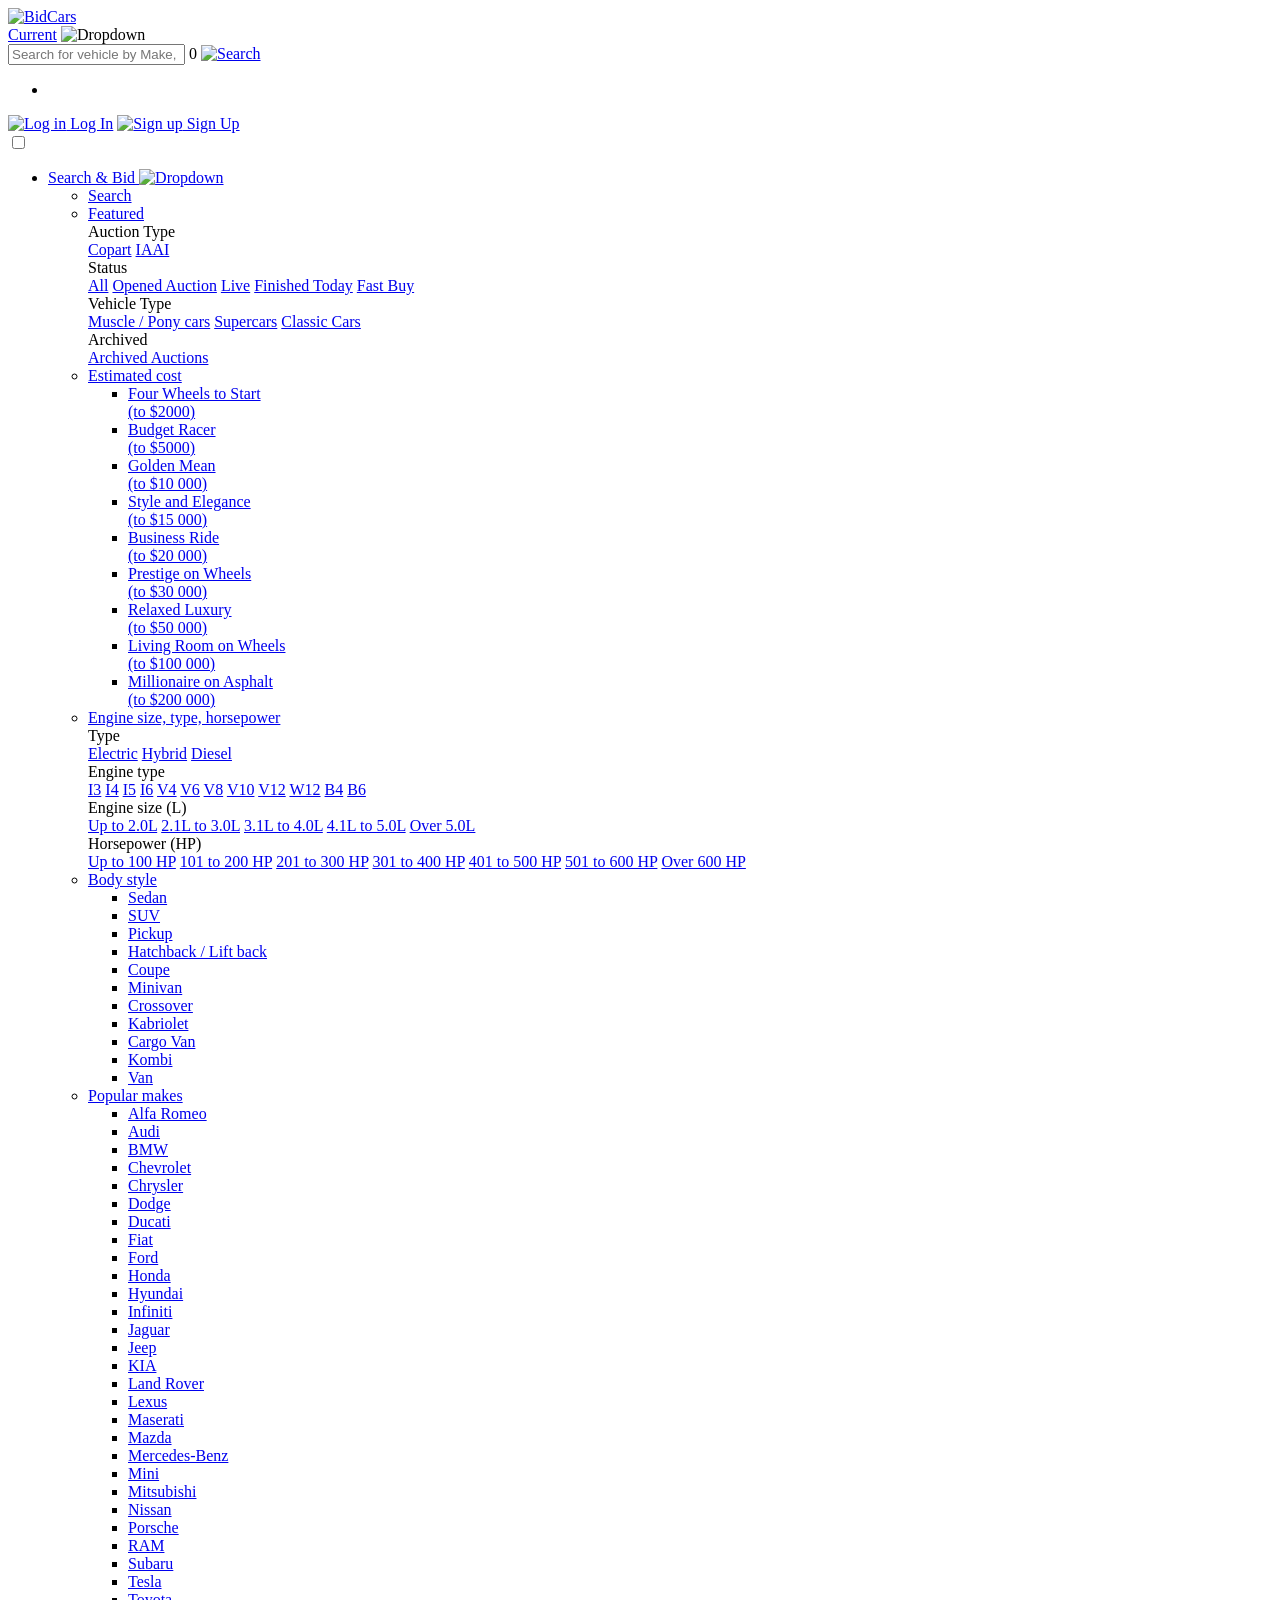
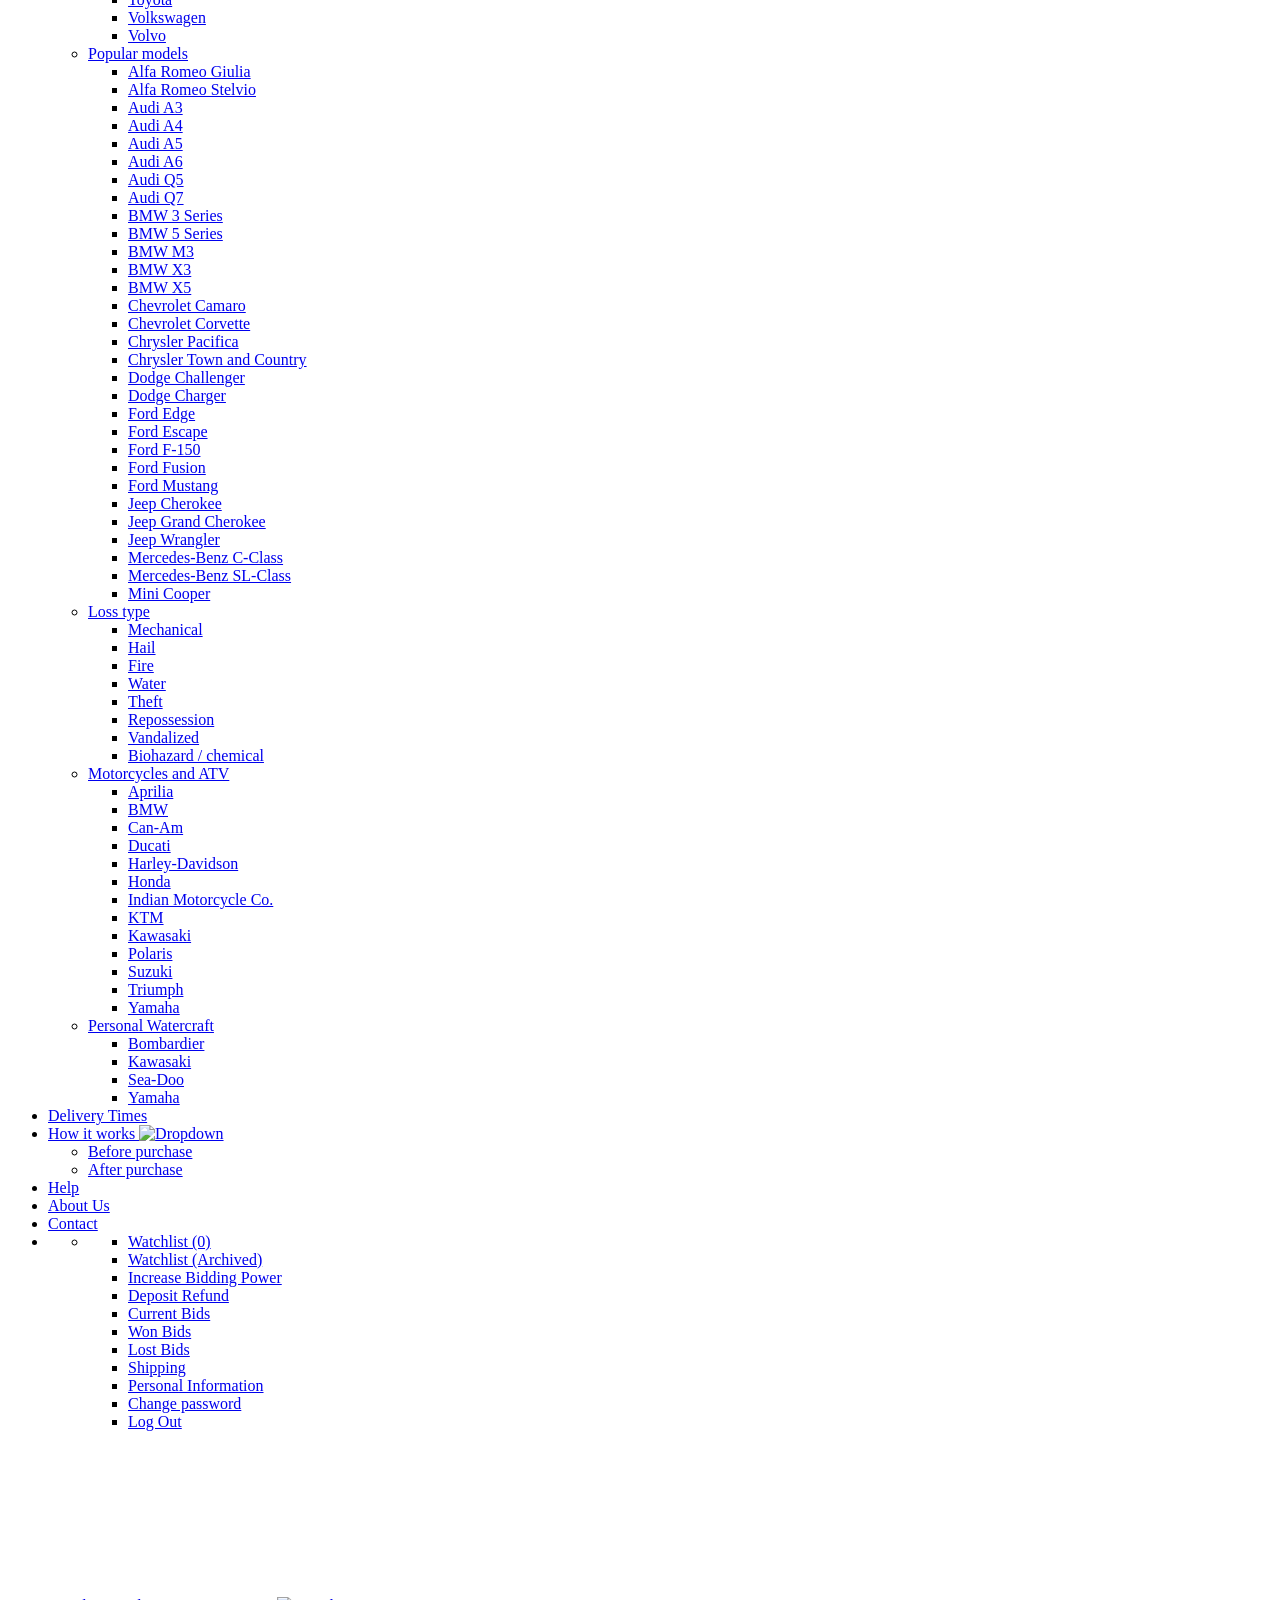
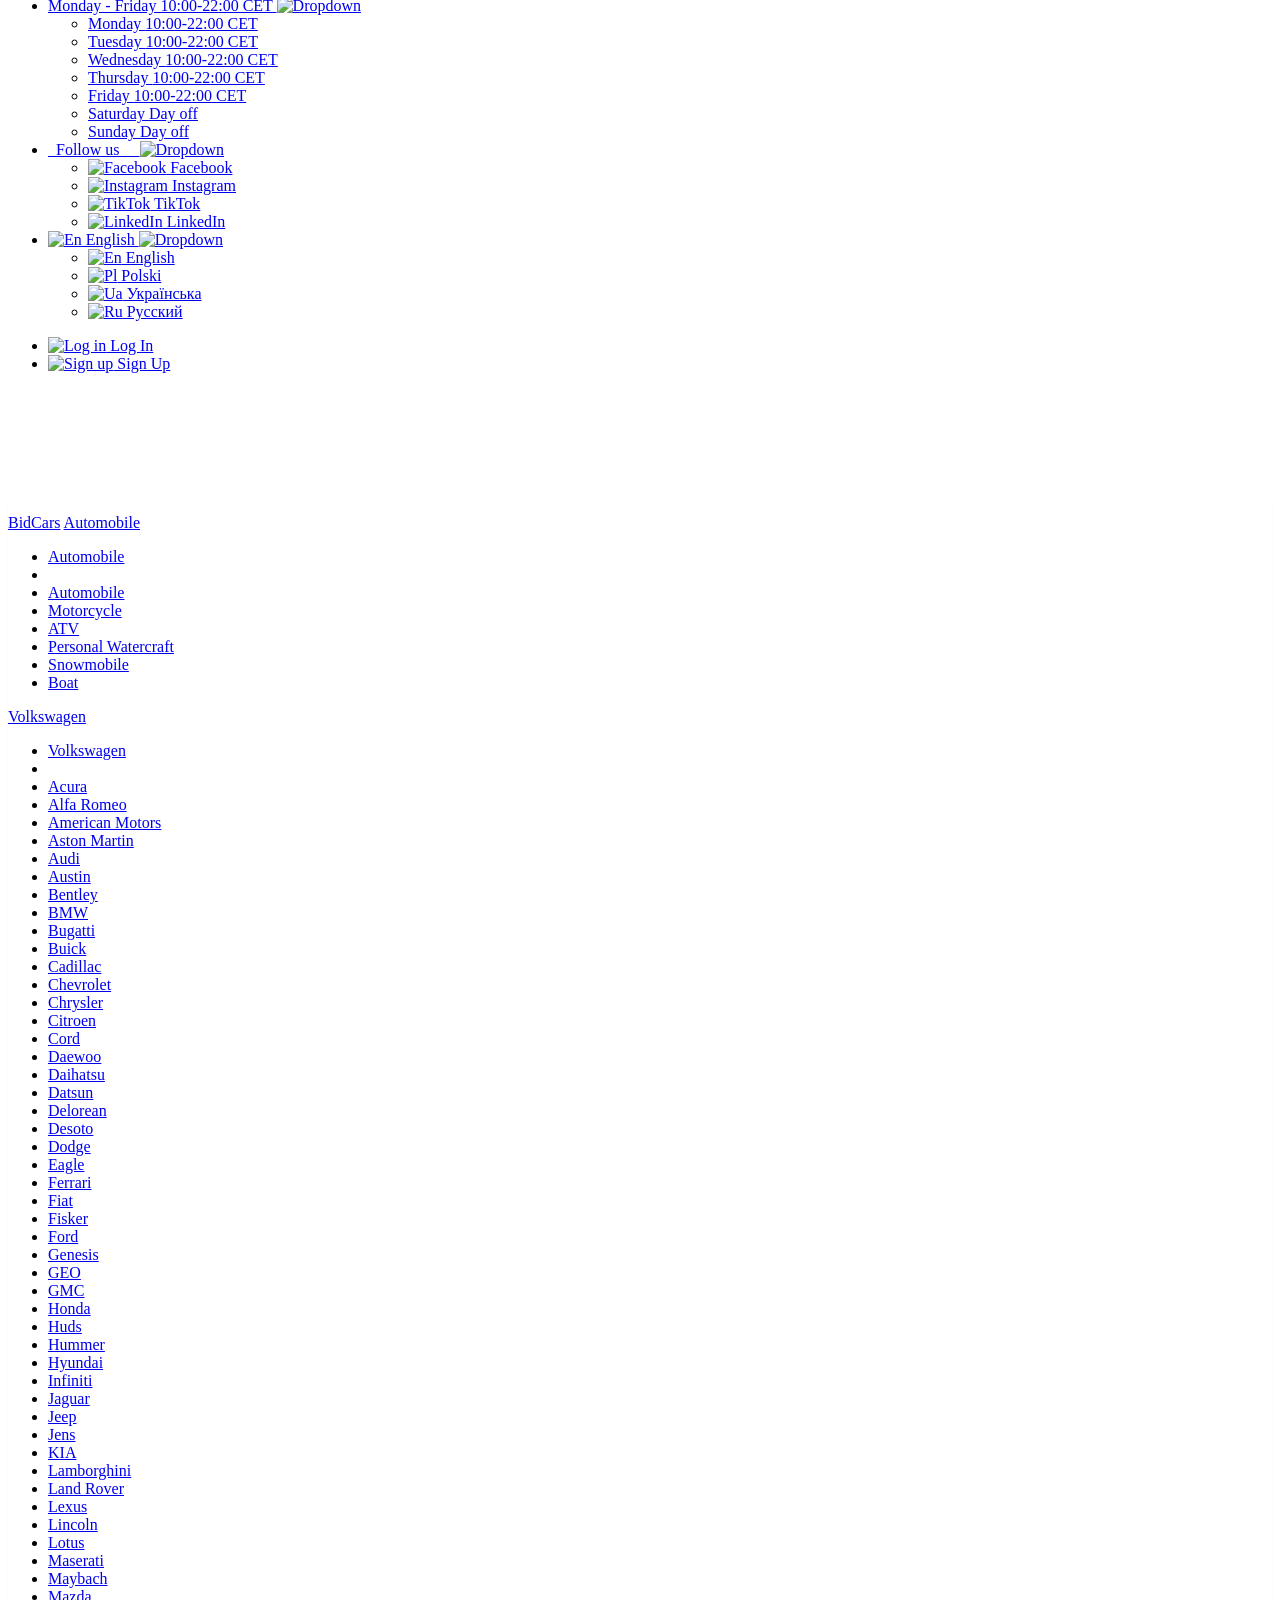
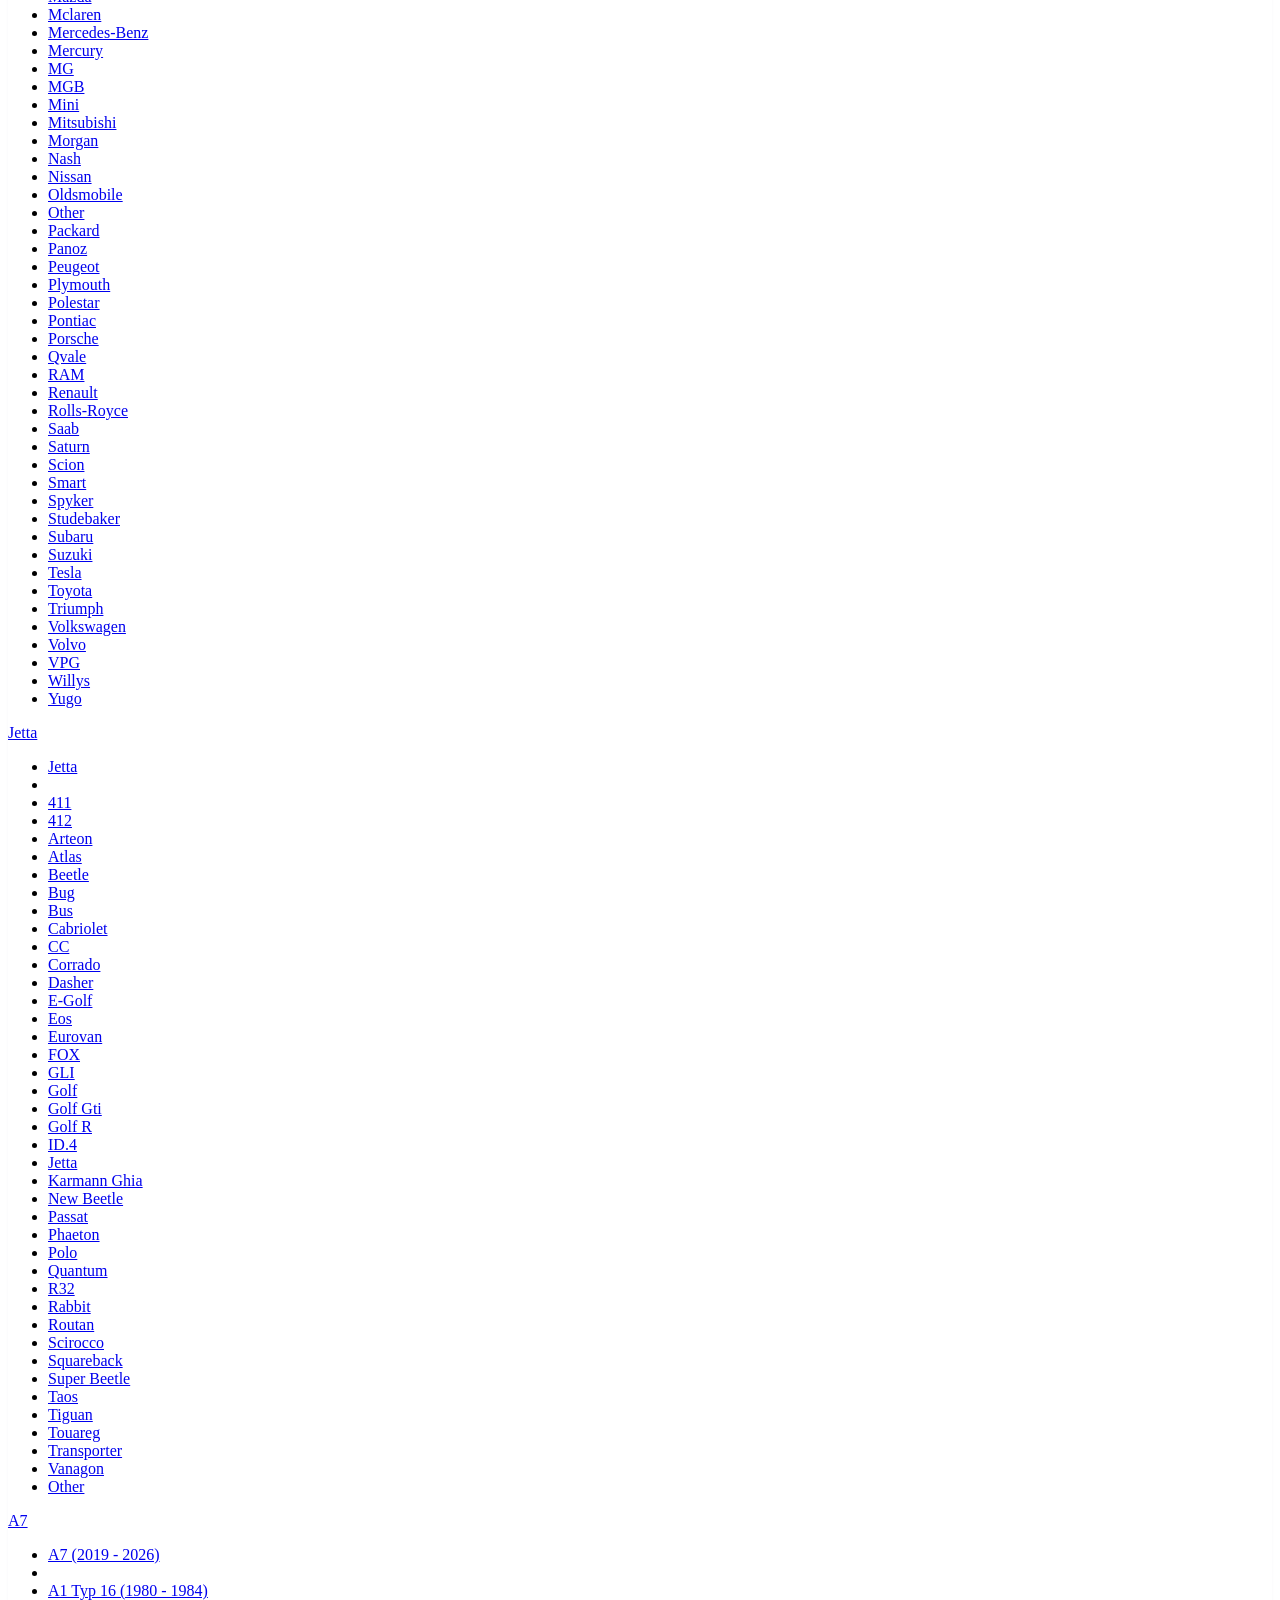
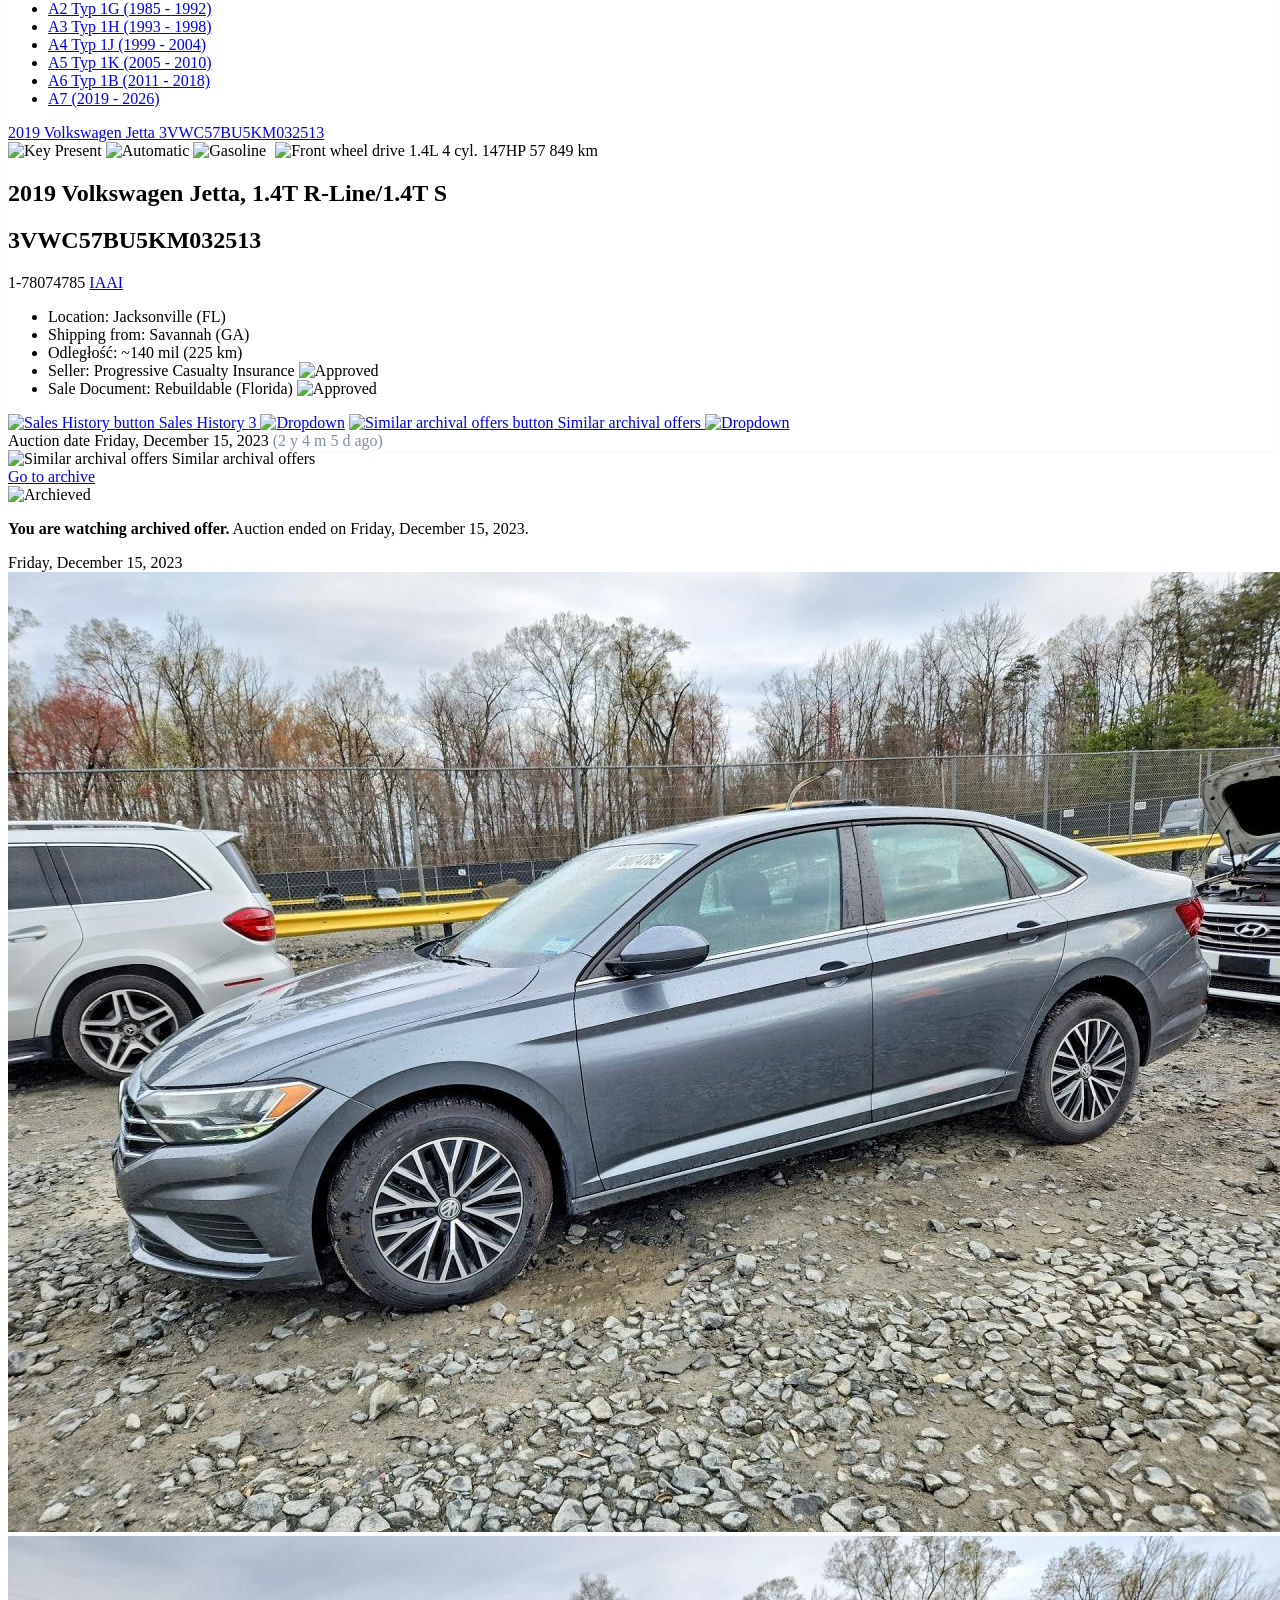
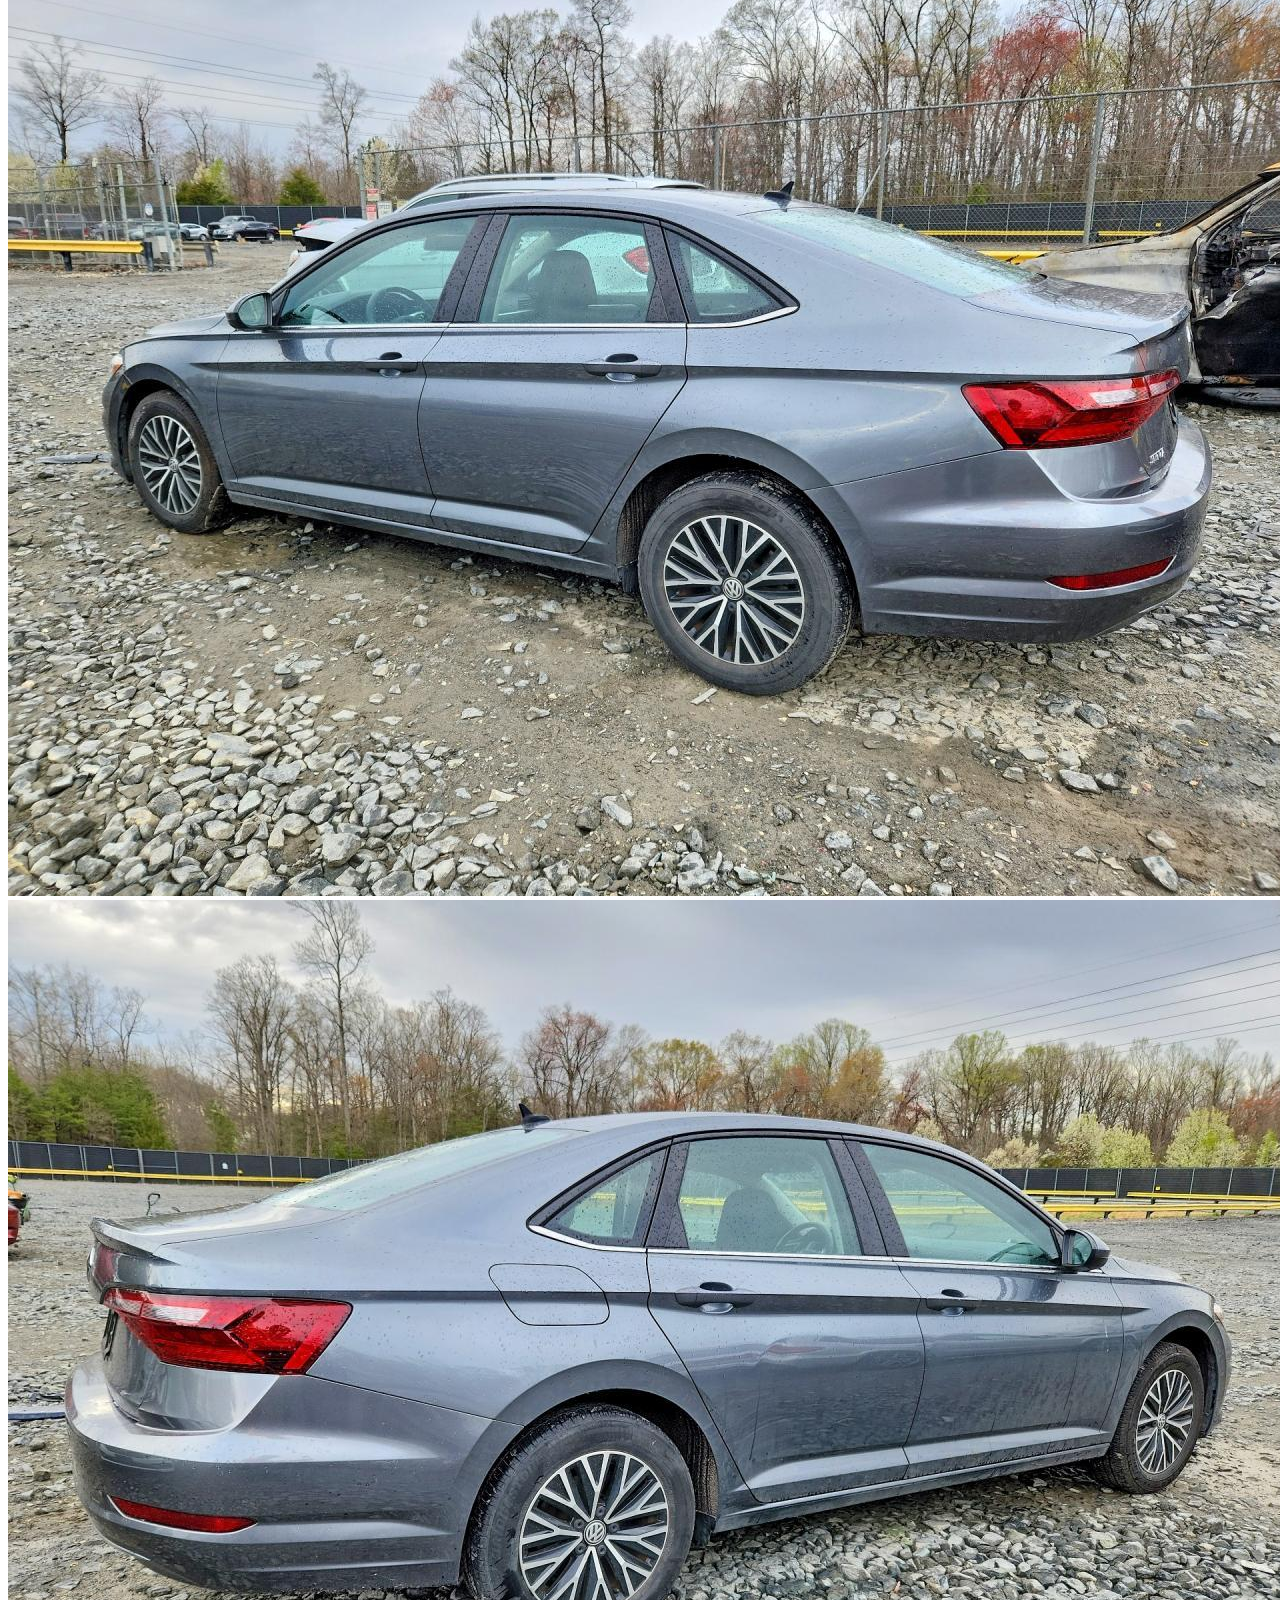
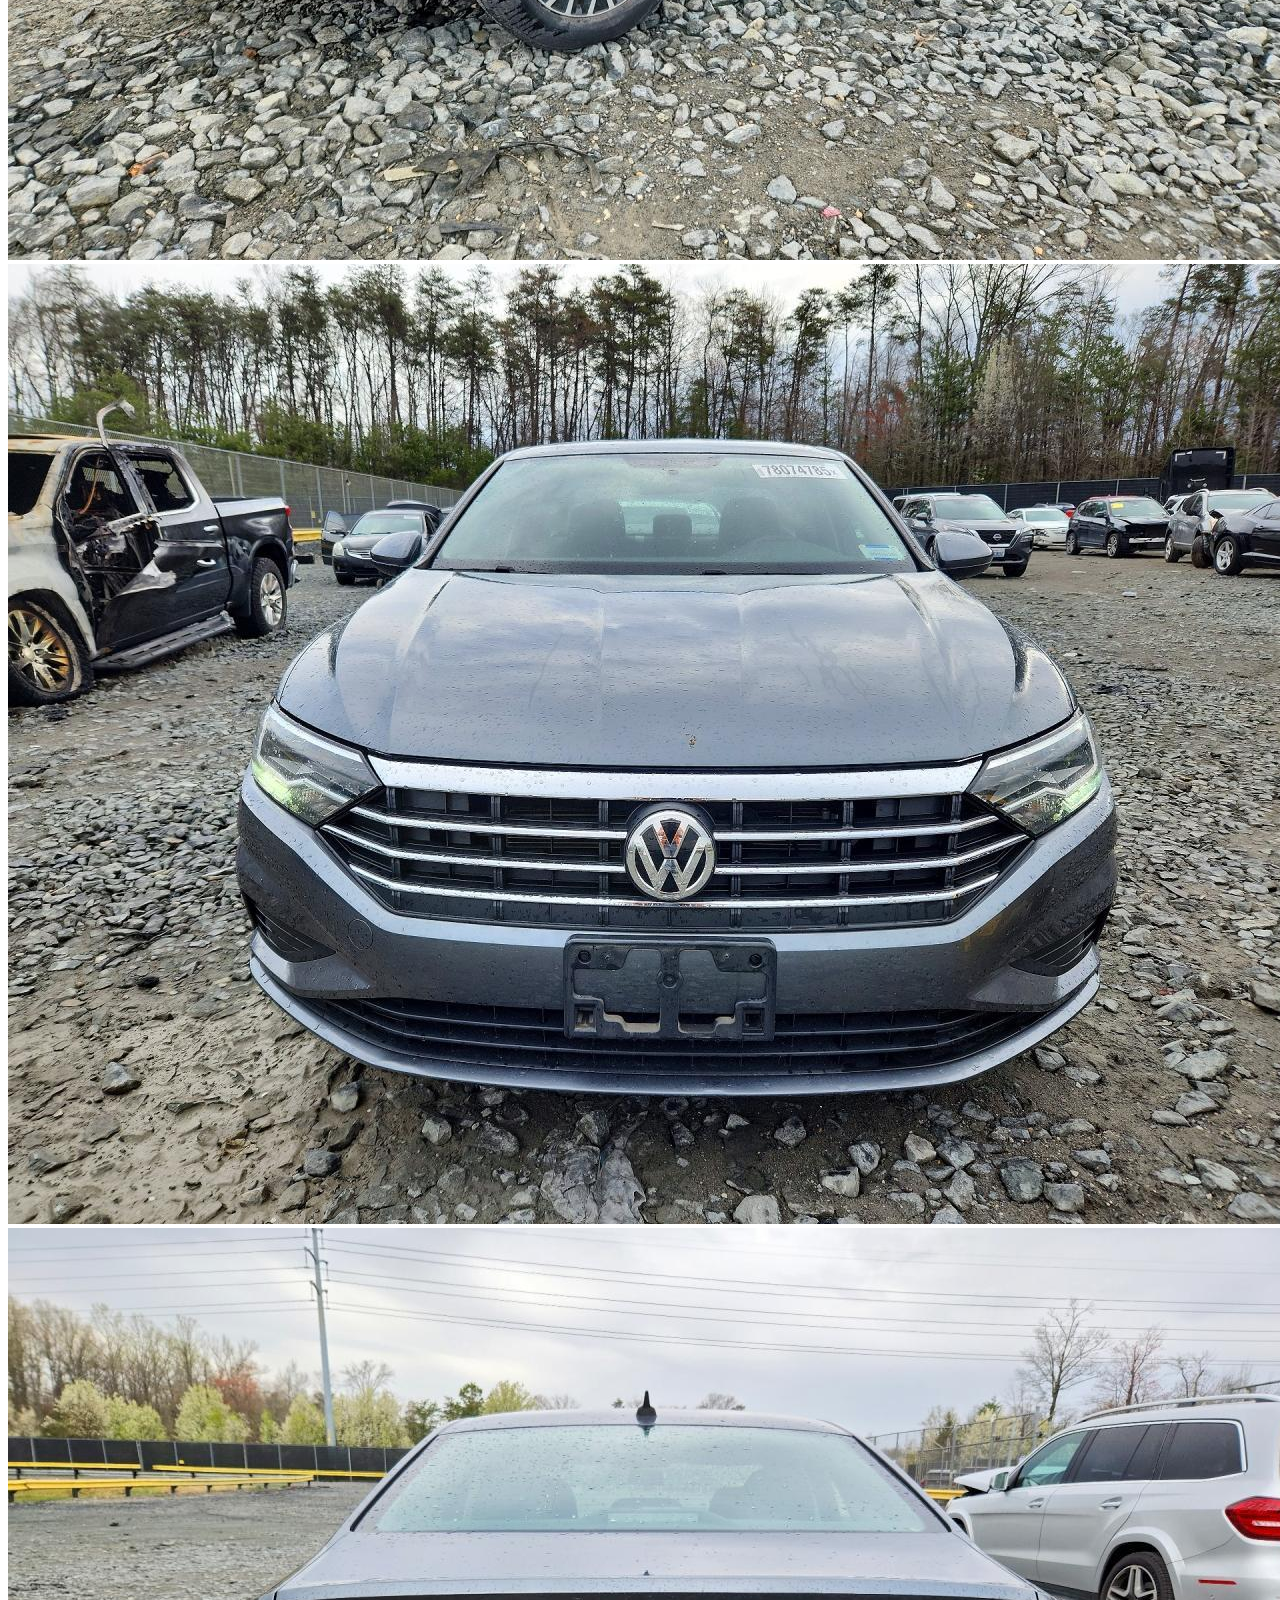
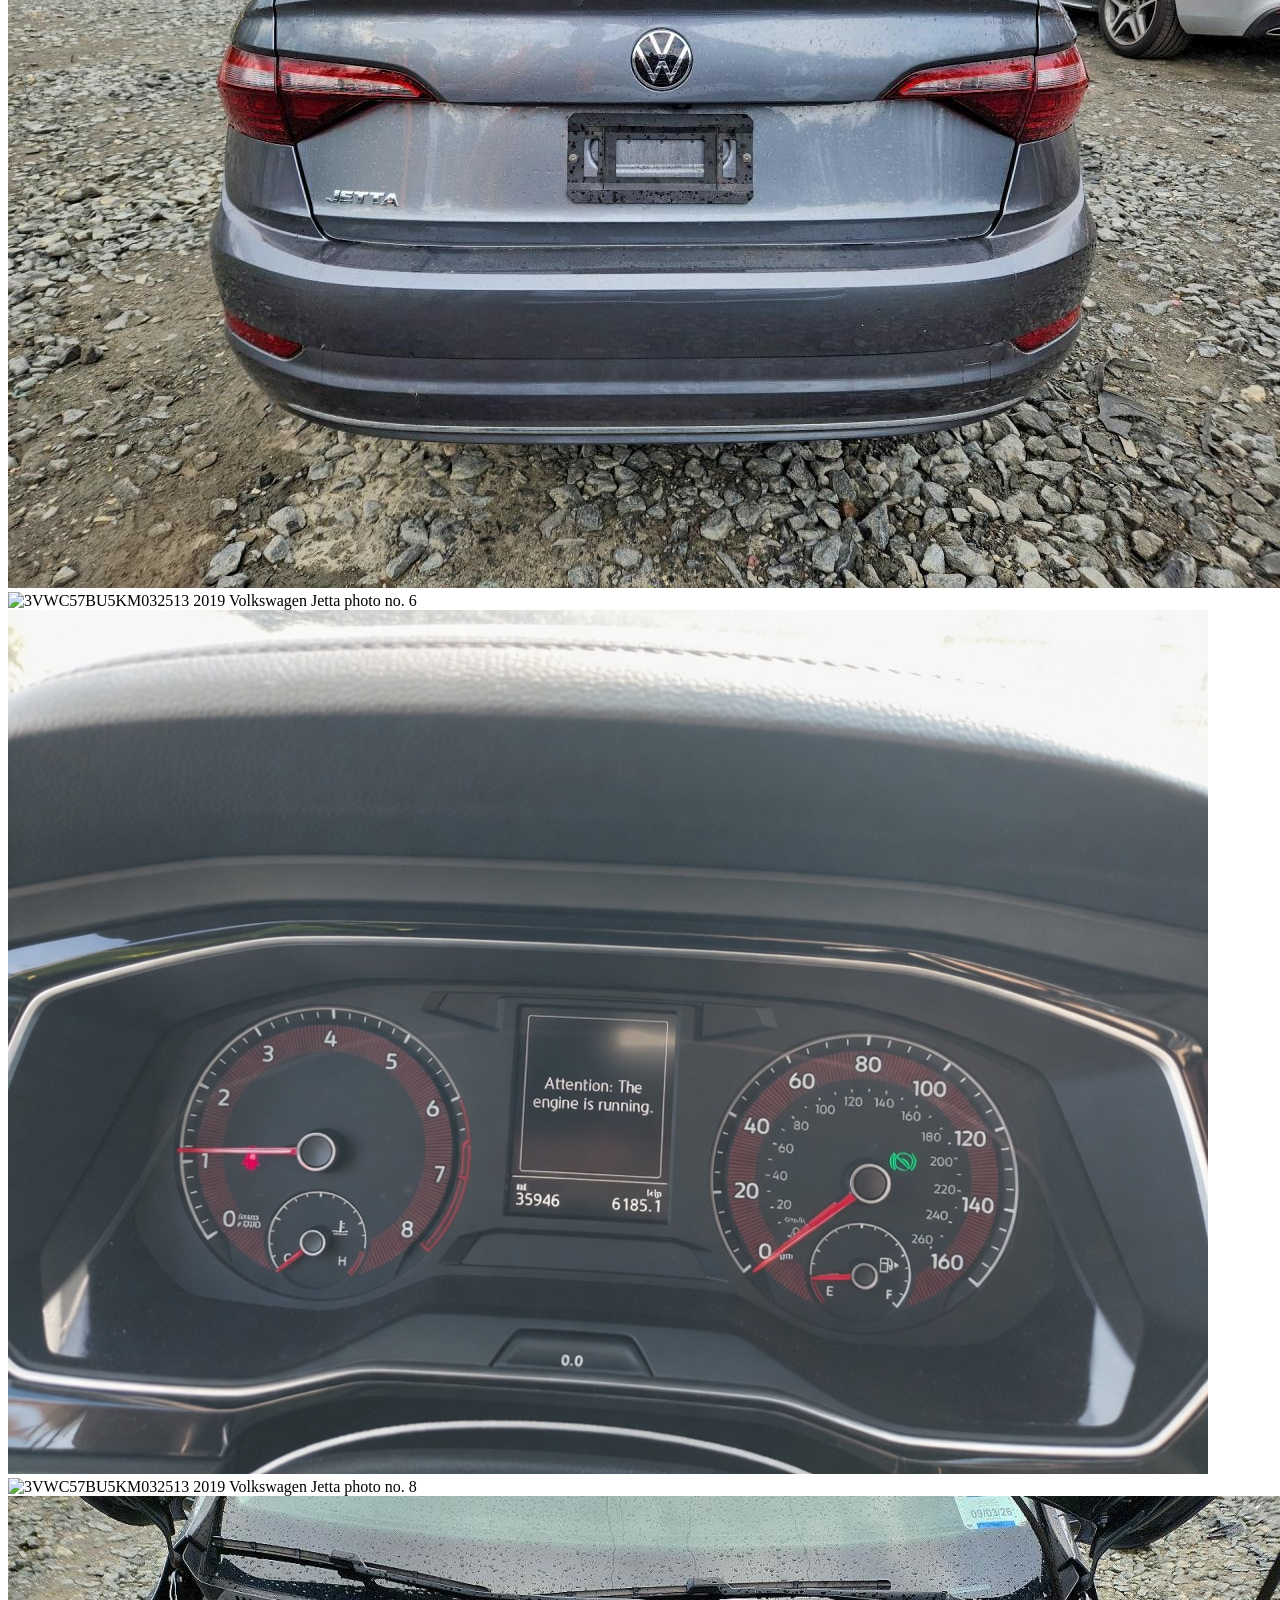
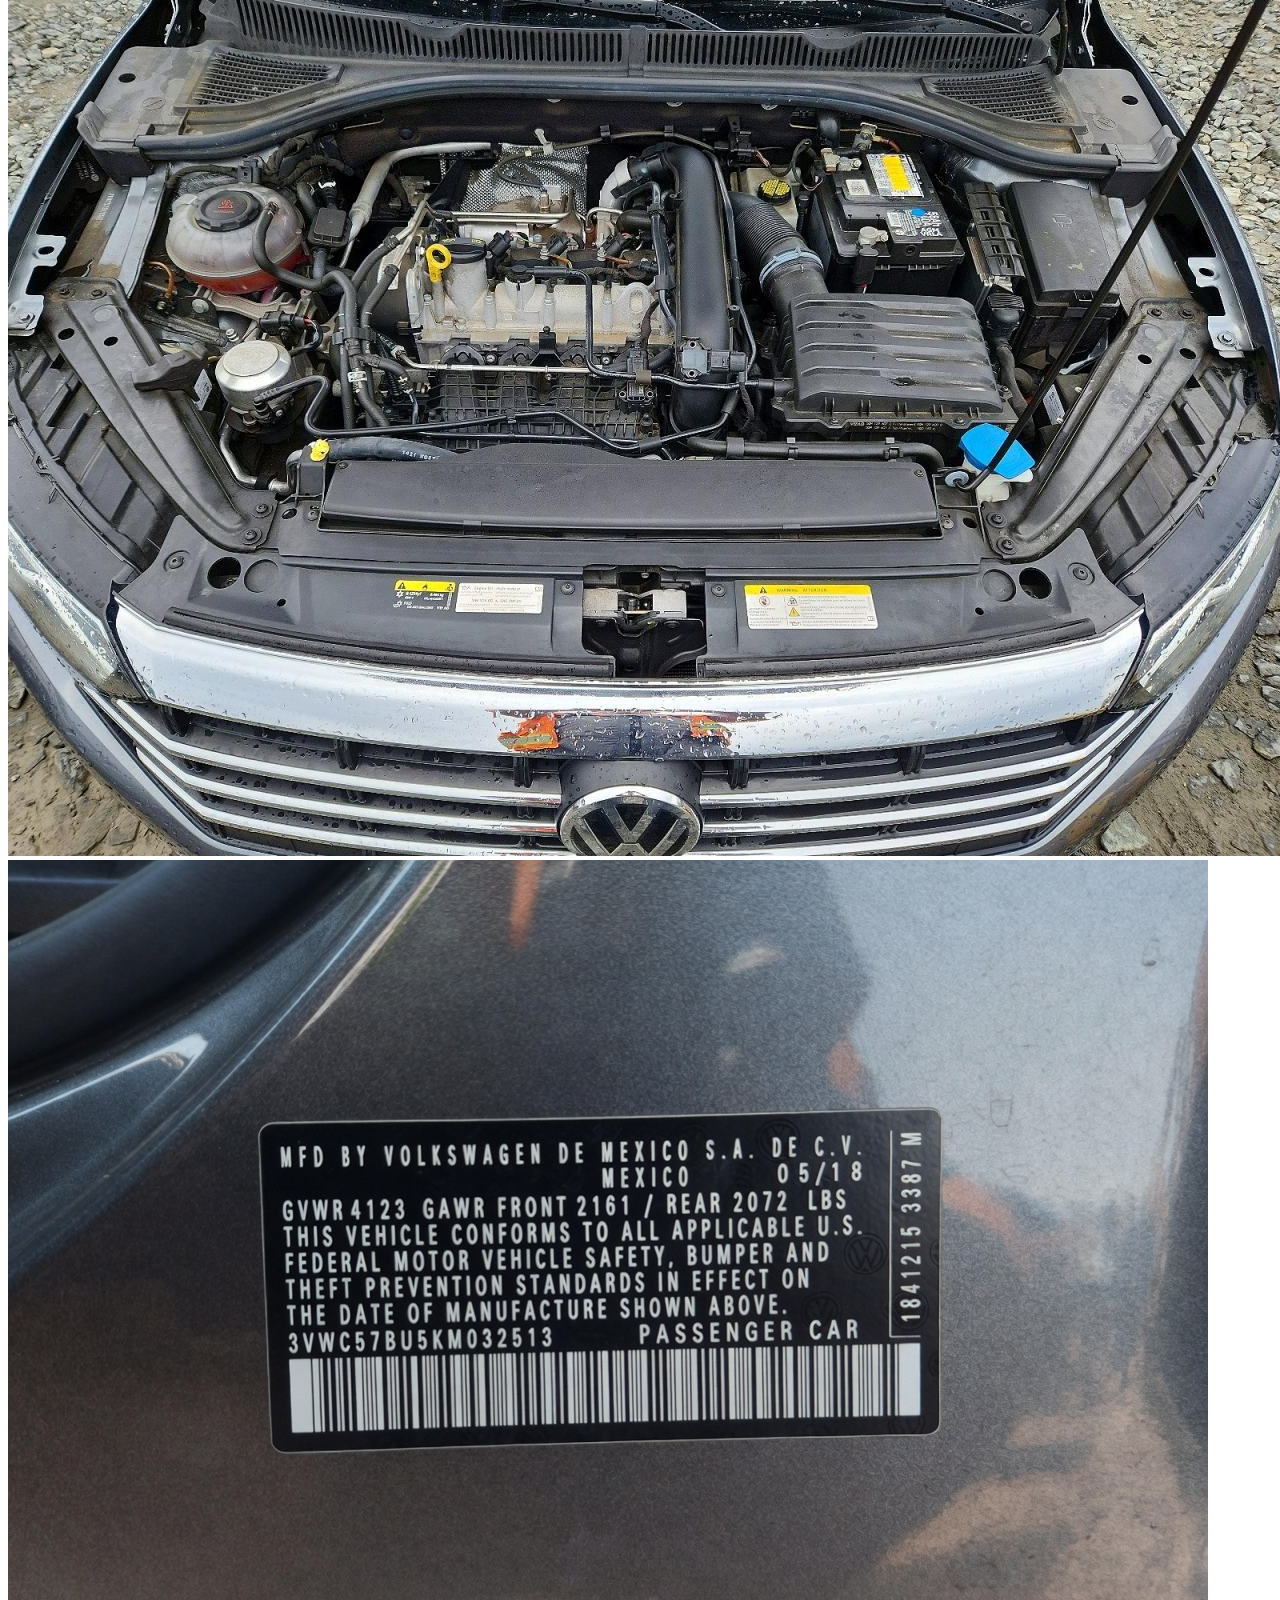
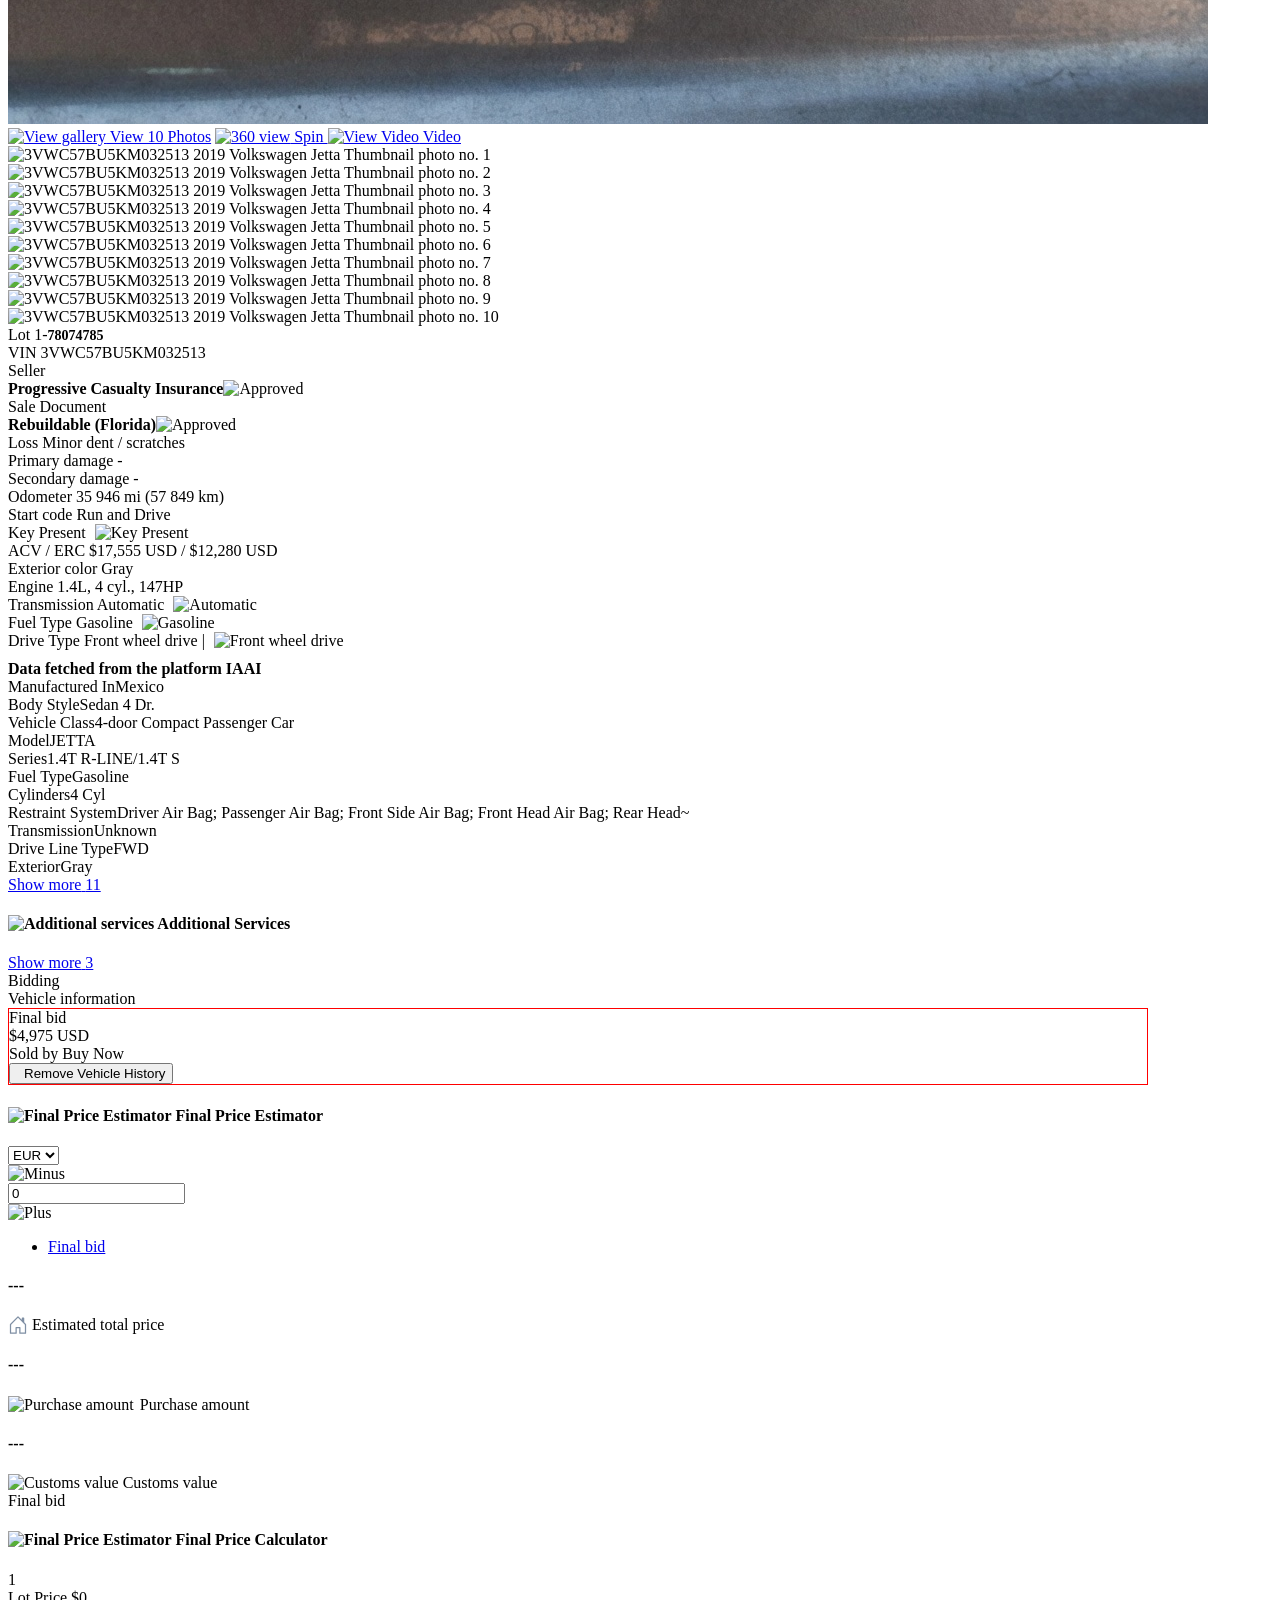
==== commit c5b9fae0: "Update site content" ====
--- a/index.html
+++ b/index.html
@@ -9,21 +9,21 @@
 <!-- Primary Meta Tags -->
 <title>2019 Volkswagen Jetta, 1.4T R-Line/1.4T S | 3VWC57BU5KM032513 | Bid History | BidCars</title>
 <meta name="title" content="2019 Volkswagen Jetta, 1.4T R-Line/1.4T S | 3VWC57BU5KM032513 | Bid History | BidCars">
-<meta name="description" content="2019 Volkswagen Jetta, 1.4T R-Line/1.4T S ✔️ VIN: 3VWC57BU5KM032513 Lot: 1-46608376, Sale date: 2023-12-15 ➡️ Location: Jacksonville (FL), USA | Odometer: 35 946 mi">
+<meta name="description" content="2019 Volkswagen Jetta, 1.4T R-Line/1.4T S ✔️ VIN: 3VWC57BU5KM032513 Lot: 1-78074785, Sale date: 2023-12-15 ➡️ Location: Jacksonville (FL), USA | Odometer: 35 946 mi">
 
 <!-- Open Graph / Facebook -->
 <meta property="og:type" content="website">
-<meta property="og:url" content="https://bid.cars/en/lot/1-46608376/2019-Volkswagen-Jetta-3VWC57BU5KM032513">
+<meta property="og:url" content="https://bid.cars/en/lot/1-78074785/2019-Volkswagen-Jetta-3VWC57BU5KM032513">
 <meta property="og:title" content="2019 Volkswagen Jetta, 1.4T R-Line/1.4T S | 3VWC57BU5KM032513 | Bid History | BidCars">
-<meta property="og:description" content="2019 Volkswagen Jetta, 1.4T R-Line/1.4T S ✔️ VIN: 3VWC57BU5KM032513 Lot: 1-46608376, Sale date: 2023-12-15 ➡️ Location: Jacksonville (FL), USA | Odometer: 35 946 mi">
-<meta property="og:image" content="https://mercury.bid.cars/1-46608376/2019-Volkswagen-Jetta-3VWC57BU5KM032513-1.jpg">
+<meta property="og:description" content="2019 Volkswagen Jetta, 1.4T R-Line/1.4T S ✔️ VIN: 3VWC57BU5KM032513 Lot: 1-78074785, Sale date: 2023-12-15 ➡️ Location: Jacksonville (FL), USA | Odometer: 35 946 mi">
+<meta property="og:image" content="https://mercury.bid.cars/1-78074785/2019-Volkswagen-Jetta-3VWC57BU5KM032513-1.jpg">
 
 <!-- Twitter -->
 <meta property="twitter:card" content="summary_large_image">
-<meta property="twitter:url" content="https://bid.cars/en/lot/1-46608376/2019-Volkswagen-Jetta-3VWC57BU5KM032513">
+<meta property="twitter:url" content="https://bid.cars/en/lot/1-78074785/2019-Volkswagen-Jetta-3VWC57BU5KM032513">
 <meta property="twitter:title" content="2019 Volkswagen Jetta, 1.4T R-Line/1.4T S | 3VWC57BU5KM032513 | Bid History | BidCars">
-<meta property="twitter:description" content="2019 Volkswagen Jetta, 1.4T R-Line/1.4T S ✔️ VIN: 3VWC57BU5KM032513 Lot: 1-46608376, Sale date: 2023-12-15 ➡️ Location: Jacksonville (FL), USA | Odometer: 35 946 mi">
-<meta property="twitter:image" content="https://mercury.bid.cars/1-46608376/2019-Volkswagen-Jetta-3VWC57BU5KM032513-1.jpg">
+<meta property="twitter:description" content="2019 Volkswagen Jetta, 1.4T R-Line/1.4T S ✔️ VIN: 3VWC57BU5KM032513 Lot: 1-78074785, Sale date: 2023-12-15 ➡️ Location: Jacksonville (FL), USA | Odometer: 35 946 mi">
+<meta property="twitter:image" content="https://mercury.bid.cars/1-78074785/2019-Volkswagen-Jetta-3VWC57BU5KM032513-1.jpg">
 
 <meta name="msapplication-TileColor" content="#334150">
 <meta name="msapplication-config" content="https://bid.cars/browserconfig.xml">
@@ -33,11 +33,11 @@
 <meta name="format-detection" content="telephone=no">
 
 
-<link rel="alternate" hreflang="en" href="https://bid.cars/en/lot/1-46608376/2019-Volkswagen-Jetta-3VWC57BU5KM032513" />
-<link rel="alternate" hreflang="pl" href="https://bid.cars/pl/lot/1-46608376/2019-Volkswagen-Jetta-3VWC57BU5KM032513" />
-<link rel="alternate" hreflang="ru" href="https://bid.cars/ru/lot/1-46608376/2019-Volkswagen-Jetta-3VWC57BU5KM032513" />
-<link rel="alternate" hreflang="uk" href="https://bid.cars/ua/lot/1-46608376/2019-Volkswagen-Jetta-3VWC57BU5KM032513" />
-<link rel="alternate" hreflang="x-default" href="https://bid.cars/en/lot/1-46608376/2019-Volkswagen-Jetta-3VWC57BU5KM032513" />
+<link rel="alternate" hreflang="en" href="https://bid.cars/en/lot/1-78074785/2019-Volkswagen-Jetta-3VWC57BU5KM032513" />
+<link rel="alternate" hreflang="pl" href="https://bid.cars/pl/lot/1-78074785/2019-Volkswagen-Jetta-3VWC57BU5KM032513" />
+<link rel="alternate" hreflang="ru" href="https://bid.cars/ru/lot/1-78074785/2019-Volkswagen-Jetta-3VWC57BU5KM032513" />
+<link rel="alternate" hreflang="uk" href="https://bid.cars/ua/lot/1-78074785/2019-Volkswagen-Jetta-3VWC57BU5KM032513" />
+<link rel="alternate" hreflang="x-default" href="https://bid.cars/en/lot/1-78074785/2019-Volkswagen-Jetta-3VWC57BU5KM032513" />
 
 
 <script type="application/ld+json">
@@ -235,7 +235,7 @@
               "@type": "ListItem",
               "position": 4,
               "name": "2019 Volkswagen Jetta 3VWC57BU5KM032513",
-              "item": "https://bid.cars/en/lot/1-46608376/2019-Volkswagen-Jetta-3VWC57BU5KM032513"
+              "item": "https://bid.cars/en/lot/1-78074785/2019-Volkswagen-Jetta-3VWC57BU5KM032513"
             }
         ]
     }
@@ -244,9 +244,9 @@
     {
         "@context": "https://schema.org",
         "@type": "Vehicle",
-        "url": "https://bid.cars/en/lot/1-46608376/2019-Volkswagen-Jetta-3VWC57BU5KM032513",
+        "url": "https://bid.cars/en/lot/1-78074785/2019-Volkswagen-Jetta-3VWC57BU5KM032513",
         "name": "2019 Volkswagen Jetta, 1.4T R-Line/1.4T S | 3VWC57BU5KM032513 | Bid History | BidCars",
-        "description": "2019 Volkswagen Jetta, 1.4T R-Line/1.4T S ✔️ VIN: 3VWC57BU5KM032513 Lot: 1-46608376, Sale date: 2023-12-15 ➡️ Location: Jacksonville (FL), USA | Odometer: 35 946 mi",
+        "description": "2019 Volkswagen Jetta, 1.4T R-Line/1.4T S ✔️ VIN: 3VWC57BU5KM032513 Lot: 1-78074785, Sale date: 2023-12-15 ➡️ Location: Jacksonville (FL), USA | Odometer: 35 946 mi",
         "manufacturer": "Volkswagen",
         "model": "Jetta",
         "vehicleIdentificationNumber": "3VWC57BU5KM032513",
@@ -273,7 +273,7 @@
         "offers":
         {
             "@type": "Offer",
-            "url": "https://bid.cars/en/lot/1-46608376/2019-Volkswagen-Jetta-3VWC57BU5KM032513",
+            "url": "https://bid.cars/en/lot/1-78074785/2019-Volkswagen-Jetta-3VWC57BU5KM032513",
             "priceCurrency": "USD",
             "price": "25",
             "priceValidUntil": "2023-12-15",
@@ -285,7 +285,7 @@
                 "name": "Progressive Casualty Insurance"
             }
         },
-        "image": "https://mercury.bid.cars/1-46608376/2019-Volkswagen-Jetta-3VWC57BU5KM032513-1.jpg"
+        "image": "https://mercury.bid.cars/1-78074785/2019-Volkswagen-Jetta-3VWC57BU5KM032513-1.jpg"
     }
     </script>
   </head>
@@ -712,19 +712,19 @@
 				</a>
 				<ul>
 					<li>
-													<a href="https://bid.cars/en/lot/1-46608376/2019-Volkswagen-Jetta-3VWC57BU5KM032513?setLang=en" rel="nofollow">
+													<a href="https://bid.cars/en/lot/1-78074785/2019-Volkswagen-Jetta-3VWC57BU5KM032513?setLang=en" rel="nofollow">
 													<img loading="lazy" src="https://bid.cars/img/upd/US.svg" class="flag-img" width="20" height="20" alt="En"> English </a>
 					</li>
 					<li>
-													<a href="https://bid.cars/pl/lot/1-46608376/2019-Volkswagen-Jetta-3VWC57BU5KM032513?setLang=pl" rel="nofollow">
+													<a href="https://bid.cars/pl/lot/1-78074785/2019-Volkswagen-Jetta-3VWC57BU5KM032513?setLang=pl" rel="nofollow">
 													<img loading="lazy" src="https://bid.cars/img/upd/PL.svg" class="flag-img" width="20" height="20" alt="Pl"> Polski </a>
 					</li>
 					<li>
-													<a href="https://bid.cars/ua/lot/1-46608376/2019-Volkswagen-Jetta-3VWC57BU5KM032513?setLang=ua" rel="nofollow">
+													<a href="https://bid.cars/ua/lot/1-78074785/2019-Volkswagen-Jetta-3VWC57BU5KM032513?setLang=ua" rel="nofollow">
 													<img loading="lazy" src="https://bid.cars/img/upd/UA.svg" class="flag-img" width="20" height="20" alt="Ua"> Українська </a>
 					</li>
 					<li>
-													<a href="https://bid.cars/ru/lot/1-46608376/2019-Volkswagen-Jetta-3VWC57BU5KM032513?setLang=ru" rel="nofollow">
+													<a href="https://bid.cars/ru/lot/1-78074785/2019-Volkswagen-Jetta-3VWC57BU5KM032513?setLang=ru" rel="nofollow">
 													<img loading="lazy" src="https://bid.cars/img/upd/RU.svg" class="flag-img" width="20" height="20" alt="Ru"> Русский </a>
 					</li>
 				</ul>
@@ -1232,7 +1232,7 @@
 												</li>
 																																	</ul>
 									</span>
-																<a href="https://bid.cars/en/lot/1-46608376/2019-Volkswagen-Jetta-3VWC57BU5KM032513" preload="no">2019 Volkswagen Jetta
+																<a href="https://bid.cars/en/lot/1-78074785/2019-Volkswagen-Jetta-3VWC57BU5KM032513" preload="no">2019 Volkswagen Jetta
 									3VWC57BU5KM032513</a>
 							</span>
 											</div>
@@ -1268,7 +1268,7 @@
 						<h2 class="title_lot">2019 Volkswagen Jetta, 1.4T R-Line/1.4T S</h2>
 												<div class="tags-inline">
 							<h1 class="vin_lot copy-vin">3VWC57BU5KM032513</h1>
-							<span class="vin_lot copy-lot">1-46608376</span>
+							<span class="vin_lot copy-lot">1-78074785</span>
 																																		<a href="https://www.iaai.com/Search?Keyword=38030714" class="auction-label iaai" target="_blank" rel="nofollow noreferrer">
 																			IAAI
 																			</a>
@@ -1314,7 +1314,7 @@
 							<span>3</span>
 							<img src="https://bid.cars/img/upd/arrow_down.svg" class="arrw" width="11" height="7" alt="Dropdown"></a>
 
-						<a href="#" data-type="/archived" data-lot-attr="1-46608376" data-link-lang="https://bid.cars/en/lot/" class="button link-history archived-section"><img src="https://bid.cars/img/upd/copy.svg" width="20" height="20" alt="Similar archival offers button">
+						<a href="#" data-type="/archived" data-lot-attr="1-78074785" data-link-lang="https://bid.cars/en/lot/" class="button link-history archived-section"><img src="https://bid.cars/img/upd/copy.svg" width="20" height="20" alt="Similar archival offers button">
 							Similar archival offers
 							<img src="https://bid.cars/img/upd/arrow_down.svg" class="arrw" width="11" height="7" alt="Dropdown"></a>
 					</div>
@@ -1366,7 +1366,7 @@
 																					</th>
 										<td>2023-12-05</td>
 										<td>
-											<a href="https://bid.cars/en/lot/1-46608376" class="full-row-link" rel="nofollow">1-46608376</a>
+											<a href="https://bid.cars/en/lot/1-78074785" class="full-row-link" rel="nofollow">1-78074785</a>
 										</td>
 										<td>
 											<span class="status price">$4,700</span>
@@ -1385,7 +1385,7 @@
 																					</th>
 										<td>2023-12-12</td>
 										<td>
-											<a href="https://bid.cars/en/lot/1-46608376" class="full-row-link" rel="nofollow">1-46608376</a>
+											<a href="https://bid.cars/en/lot/1-78074785" class="full-row-link" rel="nofollow">1-78074785</a>
 										</td>
 										<td>
 											<span class="status price">$4,250</span>
@@ -1404,7 +1404,7 @@
 																					</th>
 										<td>2023-12-15</td>
 										<td>
-											<a href="https://bid.cars/en/lot/1-46608376" class="full-row-link" rel="nofollow">1-46608376</a>
+											<a href="https://bid.cars/en/lot/1-78074785" class="full-row-link" rel="nofollow">1-78074785</a>
 										</td>
 										<td>
 											<span class="status price">$4,975</span>
@@ -1641,7 +1641,6 @@
 												<img src="2019%20Volkswagen%20Jetta,%201.4T%20R-Line_1.4T%20S%20_%203VWC57BU5KM032513%20_%20Bid%20History%20_%20BidCars_files/2019-Volkswagen-Jetta-3VWC57BU5KM032513-9.jpg" alt="3VWC57BU5KM032513 2019 Volkswagen Jetta photo no. 9" style="visibility: visible;">
 											</div><div class="f-carousel__slide" data-thumb-src="2019%20Volkswagen%20Jetta,%201.4T%20R-Line_1.4T%20S%20_%203VWC57BU5KM032513%20_%20Bid%20History%20_%20BidCars_files/2019-Volkswagen-Jetta-3VWC57BU5KM032513-10.jpg" data-fancybox="gallery" data-src="2019%20Volkswagen%20Jetta,%201.4T%20R-Line_1.4T%20S%20_%203VWC57BU5KM032513%20_%20Bid%20History%20_%20BidCars_files/2019-Volkswagen-Jetta-3VWC57BU5KM032513-10.jpg" style="left: -6910px;" data-index="9" aria-hidden="true">
 												<img src="2019%20Volkswagen%20Jetta,%201.4T%20R-Line_1.4T%20S%20_%203VWC57BU5KM032513%20_%20Bid%20History%20_%20BidCars_files/2019-Volkswagen-Jetta-3VWC57BU5KM032513-10.jpg" alt="3VWC57BU5KM032513 2019 Volkswagen Jetta photo no. 10" style="visibility: visible;">
-												</div>
 											</div></div></div>
 										
 										<div class="top-buttons new-ver">
@@ -1649,7 +1648,7 @@
 																									View
 																								10
 												Photos</a>
-																							<a href="#" data-fancybox="gallery" data-src="https://spins.spincar.com/iaa-jacksonville/001-46608376" data-type="iframe" data-preload="false" data-width="1430" data-height="1073" class="open-360"><img src="https://bid.cars/img/spin.svg" alt="360 view">
+																							<a href="#" data-fancybox="gallery" data-src="https://spins.spincar.com/iaa-jacksonville/001-78074785" data-type="iframe" data-preload="false" data-width="1430" data-height="1073" class="open-360"><img src="https://bid.cars/img/spin.svg" alt="360 view">
 																											Spin
 																										</a>
 																																		<a href="#" data-fancybox="gallery" data-src="https://mediastorageaccountprod.blob.core.windows.net/media/38511482_VES-100_1" data-type="html5video" data-width="1300" data-height="1000" class="open-video"><img src="https://bid.cars/img/icon-video.svg" alt="View Video">
@@ -1660,34 +1659,34 @@
 
 									<div id="galleryThumbs">
 																					<div class="f-carousel__thumb active">
-												<img src="https://mercury.bid.cars/1-46608376/2019-Volkswagen-Jetta-3VWC57BU5KM032513-1.jpg" data-lazy-src="https://mercury.bid.cars/1-46608376/2019-Volkswagen-Jetta-3VWC57BU5KM032513-1.jpg" alt="3VWC57BU5KM032513 2019 Volkswagen Jetta Thumbnail photo no. 1"/>
+												<img src="https://mercury.bid.cars/1-78074785/2019-Volkswagen-Jetta-3VWC57BU5KM032513-1.jpg" data-lazy-src="https://mercury.bid.cars/1-78074785/2019-Volkswagen-Jetta-3VWC57BU5KM032513-1.jpg" alt="3VWC57BU5KM032513 2019 Volkswagen Jetta Thumbnail photo no. 1"/>
 											</div>
 																					<div class="f-carousel__thumb">
-												<img src="https://mercury.bid.cars/1-46608376/2019-Volkswagen-Jetta-3VWC57BU5KM032513-2.jpg" data-lazy-src="https://mercury.bid.cars/1-46608376/2019-Volkswagen-Jetta-3VWC57BU5KM032513-2.jpg" alt="3VWC57BU5KM032513 2019 Volkswagen Jetta Thumbnail photo no. 2"/>
+												<img src="https://mercury.bid.cars/1-78074785/2019-Volkswagen-Jetta-3VWC57BU5KM032513-2.jpg" data-lazy-src="https://mercury.bid.cars/1-78074785/2019-Volkswagen-Jetta-3VWC57BU5KM032513-2.jpg" alt="3VWC57BU5KM032513 2019 Volkswagen Jetta Thumbnail photo no. 2"/>
 											</div>
 																					<div class="f-carousel__thumb">
-												<img src="https://mercury.bid.cars/1-46608376/2019-Volkswagen-Jetta-3VWC57BU5KM032513-3.jpg" data-lazy-src="https://mercury.bid.cars/1-46608376/2019-Volkswagen-Jetta-3VWC57BU5KM032513-3.jpg" alt="3VWC57BU5KM032513 2019 Volkswagen Jetta Thumbnail photo no. 3"/>
+												<img src="https://mercury.bid.cars/1-78074785/2019-Volkswagen-Jetta-3VWC57BU5KM032513-3.jpg" data-lazy-src="https://mercury.bid.cars/1-78074785/2019-Volkswagen-Jetta-3VWC57BU5KM032513-3.jpg" alt="3VWC57BU5KM032513 2019 Volkswagen Jetta Thumbnail photo no. 3"/>
 											</div>
 																					<div class="f-carousel__thumb">
-												<img src="https://mercury.bid.cars/1-46608376/2019-Volkswagen-Jetta-3VWC57BU5KM032513-4.jpg" data-lazy-src="https://mercury.bid.cars/1-46608376/2019-Volkswagen-Jetta-3VWC57BU5KM032513-4.jpg" alt="3VWC57BU5KM032513 2019 Volkswagen Jetta Thumbnail photo no. 4"/>
+												<img src="https://mercury.bid.cars/1-78074785/2019-Volkswagen-Jetta-3VWC57BU5KM032513-4.jpg" data-lazy-src="https://mercury.bid.cars/1-78074785/2019-Volkswagen-Jetta-3VWC57BU5KM032513-4.jpg" alt="3VWC57BU5KM032513 2019 Volkswagen Jetta Thumbnail photo no. 4"/>
 											</div>
 																					<div class="f-carousel__thumb">
-												<img src="https://mercury.bid.cars/1-46608376/2019-Volkswagen-Jetta-3VWC57BU5KM032513-5.jpg" data-lazy-src="https://mercury.bid.cars/1-46608376/2019-Volkswagen-Jetta-3VWC57BU5KM032513-5.jpg" alt="3VWC57BU5KM032513 2019 Volkswagen Jetta Thumbnail photo no. 5"/>
+												<img src="https://mercury.bid.cars/1-78074785/2019-Volkswagen-Jetta-3VWC57BU5KM032513-5.jpg" data-lazy-src="https://mercury.bid.cars/1-78074785/2019-Volkswagen-Jetta-3VWC57BU5KM032513-5.jpg" alt="3VWC57BU5KM032513 2019 Volkswagen Jetta Thumbnail photo no. 5"/>
 											</div>
 																					<div class="f-carousel__thumb">
-												<img src="https://mercury.bid.cars/1-46608376/2019-Volkswagen-Jetta-3VWC57BU5KM032513-6.jpg" data-lazy-src="https://mercury.bid.cars/1-46608376/2019-Volkswagen-Jetta-3VWC57BU5KM032513-6.jpg" alt="3VWC57BU5KM032513 2019 Volkswagen Jetta Thumbnail photo no. 6"/>
+												<img src="https://mercury.bid.cars/1-78074785/2019-Volkswagen-Jetta-3VWC57BU5KM032513-6.jpg" data-lazy-src="https://mercury.bid.cars/1-78074785/2019-Volkswagen-Jetta-3VWC57BU5KM032513-6.jpg" alt="3VWC57BU5KM032513 2019 Volkswagen Jetta Thumbnail photo no. 6"/>
 											</div>
 																					<div class="f-carousel__thumb">
-												<img src="https://mercury.bid.cars/1-46608376/2019-Volkswagen-Jetta-3VWC57BU5KM032513-7.jpg" data-lazy-src="https://mercury.bid.cars/1-46608376/2019-Volkswagen-Jetta-3VWC57BU5KM032513-7.jpg" alt="3VWC57BU5KM032513 2019 Volkswagen Jetta Thumbnail photo no. 7"/>
+												<img src="https://mercury.bid.cars/1-78074785/2019-Volkswagen-Jetta-3VWC57BU5KM032513-7.jpg" data-lazy-src="https://mercury.bid.cars/1-78074785/2019-Volkswagen-Jetta-3VWC57BU5KM032513-7.jpg" alt="3VWC57BU5KM032513 2019 Volkswagen Jetta Thumbnail photo no. 7"/>
 											</div>
 																					<div class="f-carousel__thumb">
-												<img src="https://mercury.bid.cars/1-46608376/2019-Volkswagen-Jetta-3VWC57BU5KM032513-8.jpg" data-lazy-src="https://mercury.bid.cars/1-46608376/2019-Volkswagen-Jetta-3VWC57BU5KM032513-8.jpg" alt="3VWC57BU5KM032513 2019 Volkswagen Jetta Thumbnail photo no. 8"/>
+												<img src="https://mercury.bid.cars/1-78074785/2019-Volkswagen-Jetta-3VWC57BU5KM032513-8.jpg" data-lazy-src="https://mercury.bid.cars/1-78074785/2019-Volkswagen-Jetta-3VWC57BU5KM032513-8.jpg" alt="3VWC57BU5KM032513 2019 Volkswagen Jetta Thumbnail photo no. 8"/>
 											</div>
 																					<div class="f-carousel__thumb">
-												<img src="https://mercury.bid.cars/1-46608376/2019-Volkswagen-Jetta-3VWC57BU5KM032513-9.jpg" data-lazy-src="https://mercury.bid.cars/1-46608376/2019-Volkswagen-Jetta-3VWC57BU5KM032513-9.jpg" alt="3VWC57BU5KM032513 2019 Volkswagen Jetta Thumbnail photo no. 9"/>
+												<img src="https://mercury.bid.cars/1-78074785/2019-Volkswagen-Jetta-3VWC57BU5KM032513-9.jpg" data-lazy-src="https://mercury.bid.cars/1-78074785/2019-Volkswagen-Jetta-3VWC57BU5KM032513-9.jpg" alt="3VWC57BU5KM032513 2019 Volkswagen Jetta Thumbnail photo no. 9"/>
 											</div>
 																					<div class="f-carousel__thumb">
-												<img src="https://mercury.bid.cars/1-46608376/2019-Volkswagen-Jetta-3VWC57BU5KM032513-10.jpg" data-lazy-src="https://mercury.bid.cars/1-46608376/2019-Volkswagen-Jetta-3VWC57BU5KM032513-10.jpg" alt="3VWC57BU5KM032513 2019 Volkswagen Jetta Thumbnail photo no. 10"/>
+												<img src="https://mercury.bid.cars/1-78074785/2019-Volkswagen-Jetta-3VWC57BU5KM032513-10.jpg" data-lazy-src="https://mercury.bid.cars/1-78074785/2019-Volkswagen-Jetta-3VWC57BU5KM032513-10.jpg" alt="3VWC57BU5KM032513 2019 Volkswagen Jetta Thumbnail photo no. 10"/>
 											</div>
 																			</div>
 
@@ -1695,7 +1694,7 @@
 
 
 							</div>
-												<!--<div class="option no-wrap-text-ellipsis"><a class="download-photos" href="https://bid.cars/app/lot/1-46608376/images" rel="nofollow"><i class="fa fa-download" aria-hidden="true"></i> Download ZIP file</a></div>-->
+												<!--<div class="option no-wrap-text-ellipsis"><a class="download-photos" href="https://bid.cars/app/lot/1-78074785/images" rel="nofollow"><i class="fa fa-download" aria-hidden="true"></i> Download ZIP file</a></div>-->
 					</div>
 				</div>
 
@@ -1707,7 +1706,7 @@
 								<div class="option">Lot
 									<span class="right-info">
 										<span class="copy-lot">
-											<span class="lot-drop">0-<h2 style="display: inline; font-size: 14px;">38030714</h2></span>
+											<span class="lot-drop">1-<h2 style="display: inline; font-size: 14px;">78074785</h2></span>
 											<i class="fa fa-clipboard" aria-hidden="true"></i>
 										</span>
 									</span>
@@ -1753,12 +1752,12 @@
 							<div class="options-list">
 								<div class="option">Loss
 									<span class="right-info tips-question" data-toggle="tooltip" data-placement="bottom" title="" data-original-title="The reported damages were noted by the auction house employee. This information is for reference only.">
-																					Collision
+																					Minor dent / scratches
 																			</span>
 								</div>
 								<div class="option">Primary damage
 									<span class="right-info tips-question" data-toggle="tooltip" data-placement="bottom" title="" data-original-title="The reported damages were noted by the auction house employee. This information is for reference only.">
-																					Front end
+																					-
 																			</span>
 								</div>
 								<div class="option">Secondary damage
@@ -2266,7 +2265,7 @@
 			<div class="psa-row similar recent">
                 
                 				                        
-                    					<div class="box item-box in-row" onclick="location.href='https://bid.cars/en/lot/1-46608376/2019-Volkswagen-Jetta-3VWC57BU5KM032513'">
+                    					<div class="box item-box in-row" onclick="location.href='https://bid.cars/en/lot/1-78074785/2019-Volkswagen-Jetta-3VWC57BU5KM032513'">
                         
                         <div class="top-wr">
                             <div class="gallery">
@@ -2279,18 +2278,18 @@
                                     -->
 
                                     <div class="carousel-inner" role="img">
-                                        <a href="https://bid.cars/en/lot/1-46608376/2019-Volkswagen-Jetta-3VWC57BU5KM032513" preload="no"><img class="carousel-item active" loading="lazy" src="https://mercury.bid.cars/1-46608376/2019-Volkswagen-Jetta-3VWC57BU5KM032513-1.jpg" alt="3VWC57BU5KM032513"></a>
+                                        <a href="https://bid.cars/en/lot/1-78074785/2019-Volkswagen-Jetta-3VWC57BU5KM032513" preload="no"><img class="carousel-item active" loading="lazy" src="https://mercury.bid.cars/1-78074785/2019-Volkswagen-Jetta-3VWC57BU5KM032513-1.jpg" alt="3VWC57BU5KM032513"></a>
                                     </div>
                                 </div>
                             </div>
                             <div class="item-name">
-                                <a href="https://bid.cars/en/lot/1-46608376/2019-Volkswagen-Jetta-3VWC57BU5KM032513" preload="no">2019 Volkswagen Jetta, 1.4T R-Line/1.4T S</a>
+                                <a href="https://bid.cars/en/lot/1-78074785/2019-Volkswagen-Jetta-3VWC57BU5KM032513" preload="no">2019 Volkswagen Jetta, 1.4T R-Line/1.4T S</a>
                             </div>
                         </div>
                         
                         <div class="bottom-wr">
                             <div class="item-vin"><img src="https://bid.cars/img/upd/tabler_barcode.svg" width="20" height="20" alt="VIN code"><h2>
-                                    <a href="https://bid.cars/en/lot/1-46608376/2019-Volkswagen-Jetta-3VWC57BU5KM032513" preload="no">3VWC57BU5KM032513</a>
+                                    <a href="https://bid.cars/en/lot/1-78074785/2019-Volkswagen-Jetta-3VWC57BU5KM032513" preload="no">3VWC57BU5KM032513</a>
                                 </h2>
                             </div>
 
@@ -3170,8 +3169,8 @@
     var urlTwitter = 'https://twitter.com/BidCarsPL';
     var searchNotFound1 = 'Unfortunately, nothing was found.';
     var searchNotFound2 = 'try again';
-    var url = '/en/lot/1-46608376/2019-Volkswagen-Jetta-3VWC57BU5KM032513';
-    var urlWithoutLanguage = '/lot/1-46608376/2019-Volkswagen-Jetta-3VWC57BU5KM032513';
+    var url = '/en/lot/1-78074785/2019-Volkswagen-Jetta-3VWC57BU5KM032513';
+    var urlWithoutLanguage = '/lot/1-78074785/2019-Volkswagen-Jetta-3VWC57BU5KM032513';
     var baseUrl = 'https://bid.cars/';
     var baseLangUrl = 'https://bid.cars/en/';
 
@@ -3253,7 +3252,7 @@
 var minPrice = '';
 var maxPrice = '';
 
-var lotNumber = '1-46608376';
+var lotNumber = '1-78074785';
 
 var lotAlertCantLowerThan = '';
 var lotAlertPleaseLogin = 'Please login to be able bid this vehicle.';
@@ -3293,7 +3292,7 @@
         <div class="split-screen">
             
             <div class="image">
-                <img src="https://mercury.bid.cars/1-46608376/2019-Volkswagen-Jetta-3VWC57BU5KM032513-1.jpg" loading="lazy">
+                <img src="https://mercury.bid.cars/1-78074785/2019-Volkswagen-Jetta-3VWC57BU5KM032513-1.jpg" loading="lazy">
             </div>
             
           <div class="modal-body">
@@ -3331,7 +3330,7 @@
     $('#removeHistory').on('show.bs.modal', function (event) {
       var button = $(event.relatedTarget); // Button that triggered the modal
       var recipient = button.data('whatever'); // Extract info from data-* attributes
-      var iframe = '<iframe class="remove-lot-frame" src="https://bid.cars/en/lot/1-46608376/history" frameborder="0"></iframe>';
+      var iframe = '<iframe class="remove-lot-frame" src="https://bid.cars/en/lot/1-78074785/history" frameborder="0"></iframe>';
       var modal = $(this);
       modal.find('.psa-loader-wr').removeClass('hide');
       modal.find('.modal-body iframe').remove();
@@ -3544,16 +3543,16 @@
         (function() {
             console.log('Gallery lazy load');
 
-                          preloadGalleryImage('https://mercury.bid.cars/1-46608376/2019-Volkswagen-Jetta-3VWC57BU5KM032513-1.jpg');
-                          preloadGalleryImage('https://mercury.bid.cars/1-46608376/2019-Volkswagen-Jetta-3VWC57BU5KM032513-2.jpg');
-                          preloadGalleryImage('https://mercury.bid.cars/1-46608376/2019-Volkswagen-Jetta-3VWC57BU5KM032513-3.jpg');
-                          preloadGalleryImage('https://mercury.bid.cars/1-46608376/2019-Volkswagen-Jetta-3VWC57BU5KM032513-4.jpg');
-                          preloadGalleryImage('https://mercury.bid.cars/1-46608376/2019-Volkswagen-Jetta-3VWC57BU5KM032513-5.jpg');
-                          preloadGalleryImage('https://mercury.bid.cars/1-46608376/2019-Volkswagen-Jetta-3VWC57BU5KM032513-6.jpg');
-                          preloadGalleryImage('https://mercury.bid.cars/1-46608376/2019-Volkswagen-Jetta-3VWC57BU5KM032513-7.jpg');
-                          preloadGalleryImage('https://mercury.bid.cars/1-46608376/2019-Volkswagen-Jetta-3VWC57BU5KM032513-8.jpg');
-                          preloadGalleryImage('https://mercury.bid.cars/1-46608376/2019-Volkswagen-Jetta-3VWC57BU5KM032513-9.jpg');
-                          preloadGalleryImage('https://mercury.bid.cars/1-46608376/2019-Volkswagen-Jetta-3VWC57BU5KM032513-10.jpg');
+                          preloadGalleryImage('https://mercury.bid.cars/1-78074785/2019-Volkswagen-Jetta-3VWC57BU5KM032513-1.jpg');
+                          preloadGalleryImage('https://mercury.bid.cars/1-78074785/2019-Volkswagen-Jetta-3VWC57BU5KM032513-2.jpg');
+                          preloadGalleryImage('https://mercury.bid.cars/1-78074785/2019-Volkswagen-Jetta-3VWC57BU5KM032513-3.jpg');
+                          preloadGalleryImage('https://mercury.bid.cars/1-78074785/2019-Volkswagen-Jetta-3VWC57BU5KM032513-4.jpg');
+                          preloadGalleryImage('https://mercury.bid.cars/1-78074785/2019-Volkswagen-Jetta-3VWC57BU5KM032513-5.jpg');
+                          preloadGalleryImage('https://mercury.bid.cars/1-78074785/2019-Volkswagen-Jetta-3VWC57BU5KM032513-6.jpg');
+                          preloadGalleryImage('https://mercury.bid.cars/1-78074785/2019-Volkswagen-Jetta-3VWC57BU5KM032513-7.jpg');
+                          preloadGalleryImage('https://mercury.bid.cars/1-78074785/2019-Volkswagen-Jetta-3VWC57BU5KM032513-8.jpg');
+                          preloadGalleryImage('https://mercury.bid.cars/1-78074785/2019-Volkswagen-Jetta-3VWC57BU5KM032513-9.jpg');
+                          preloadGalleryImage('https://mercury.bid.cars/1-78074785/2019-Volkswagen-Jetta-3VWC57BU5KM032513-10.jpg');
                     })();
         galleryLazyload = true;
     }
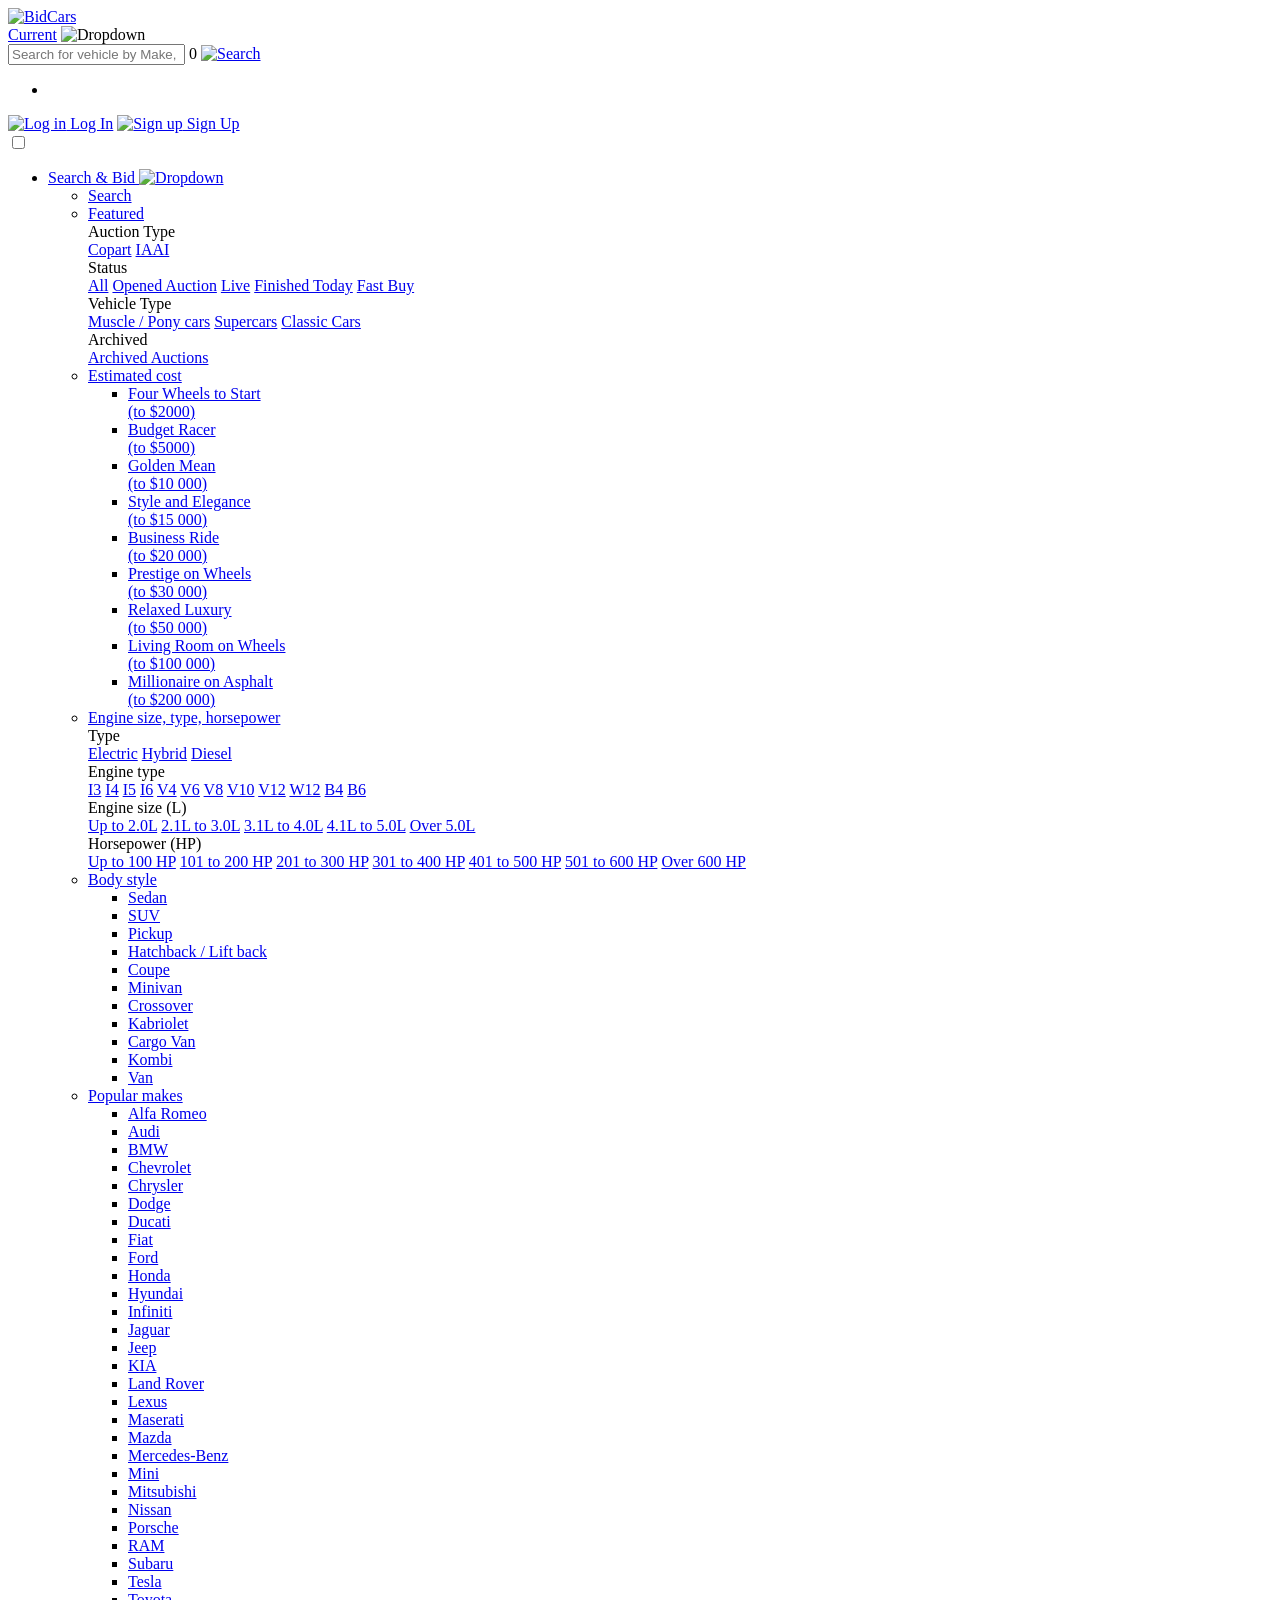
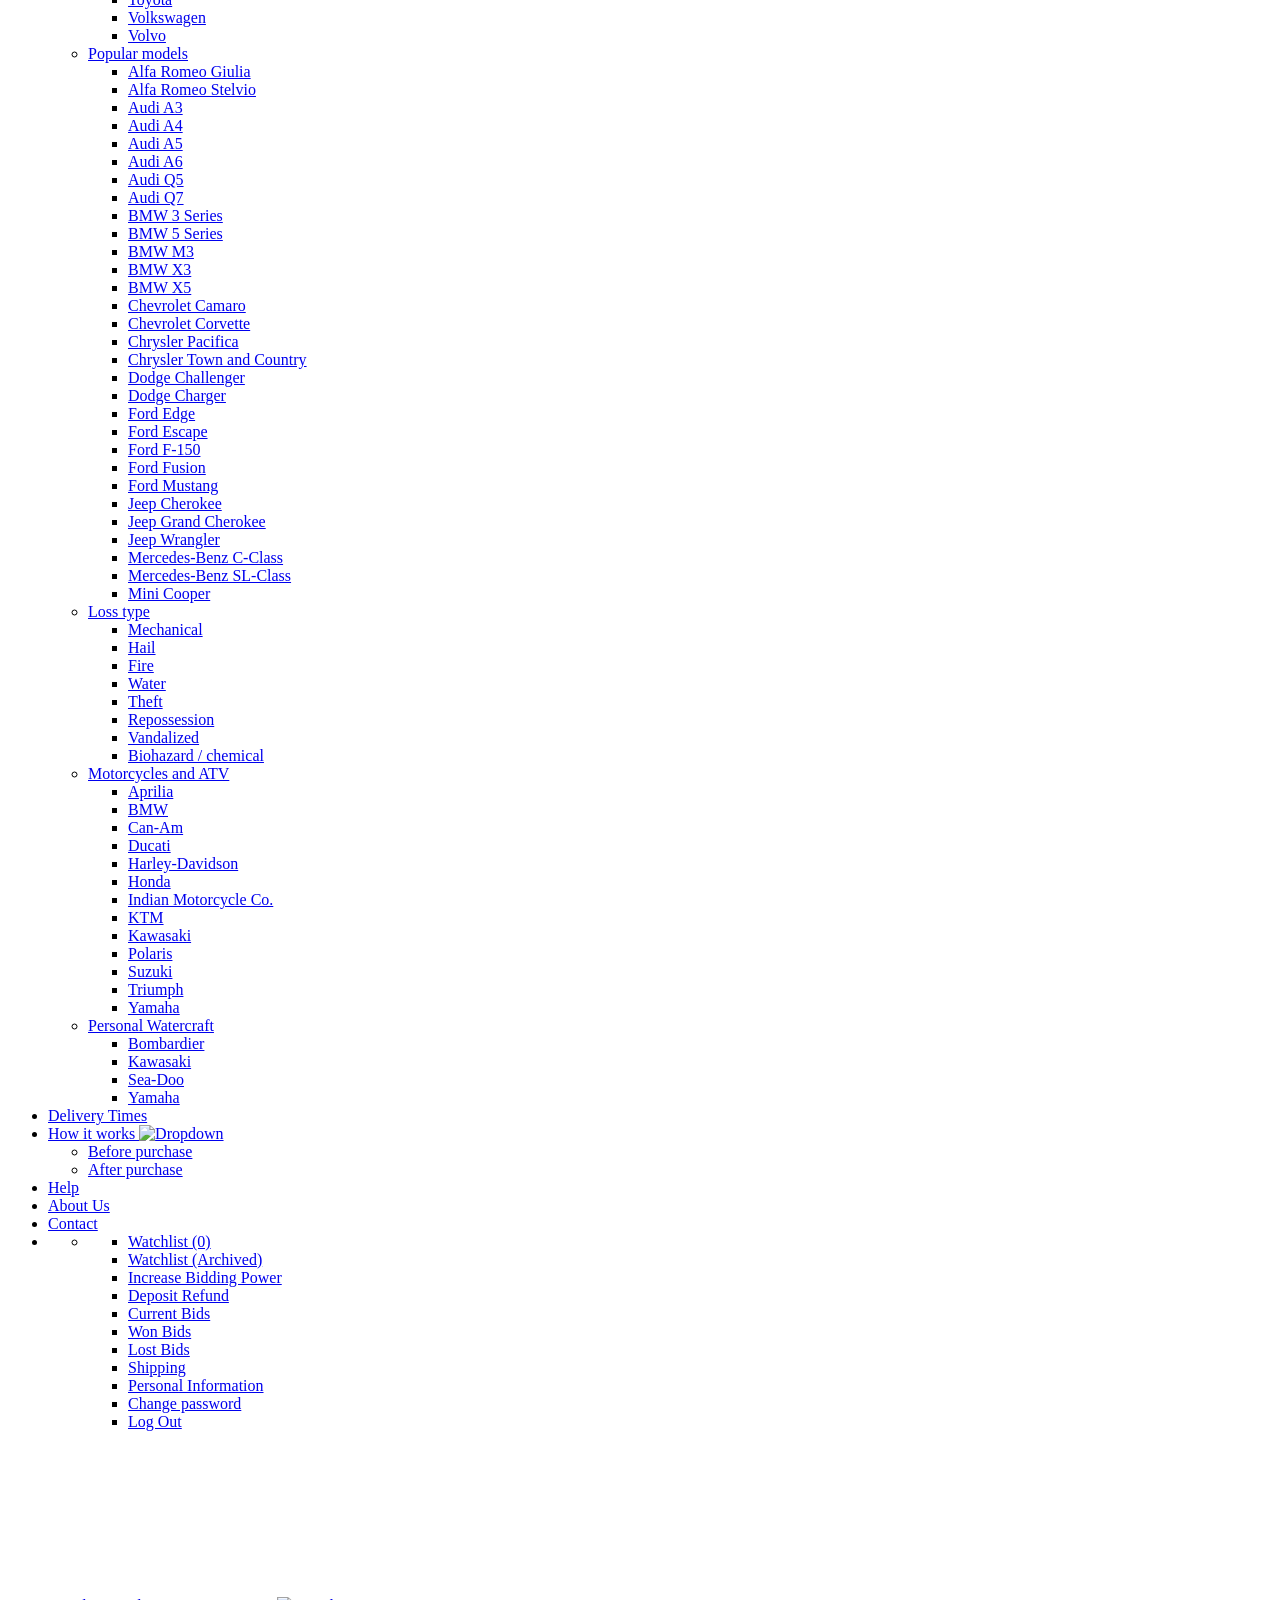
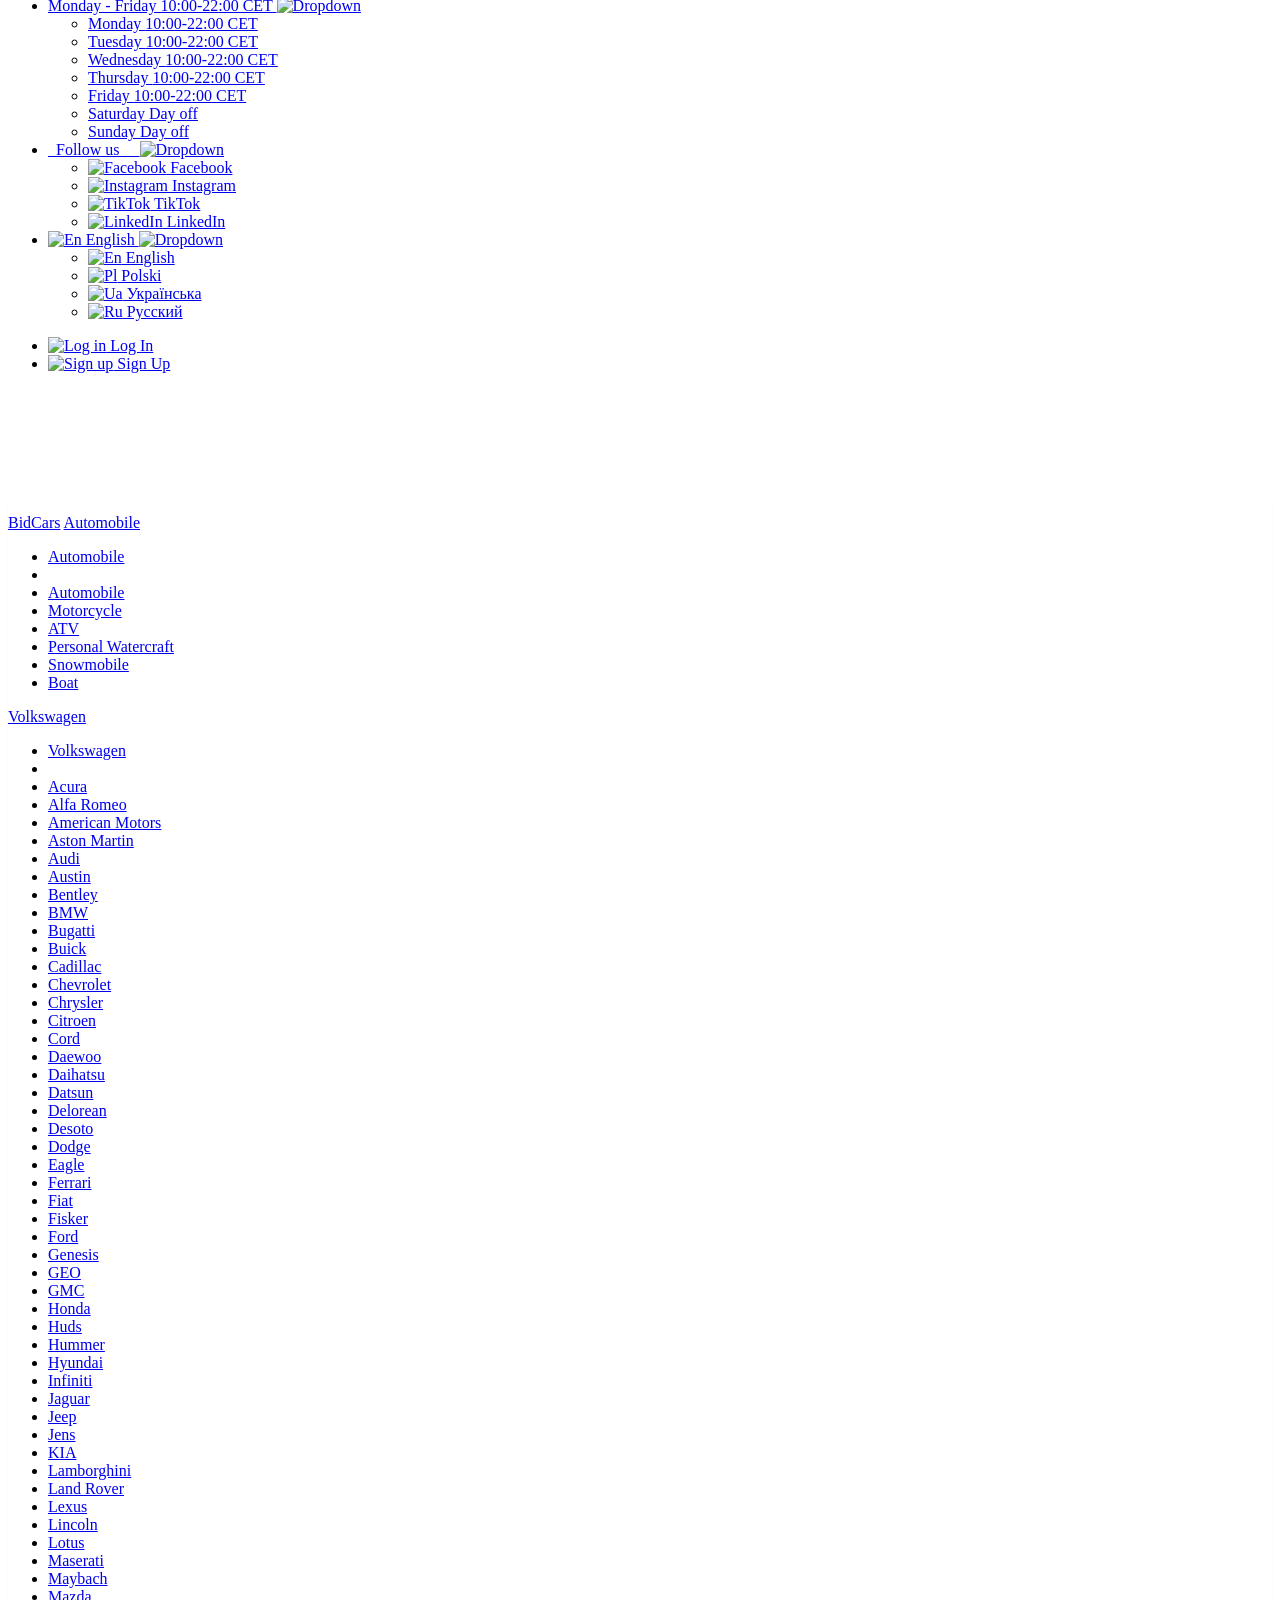
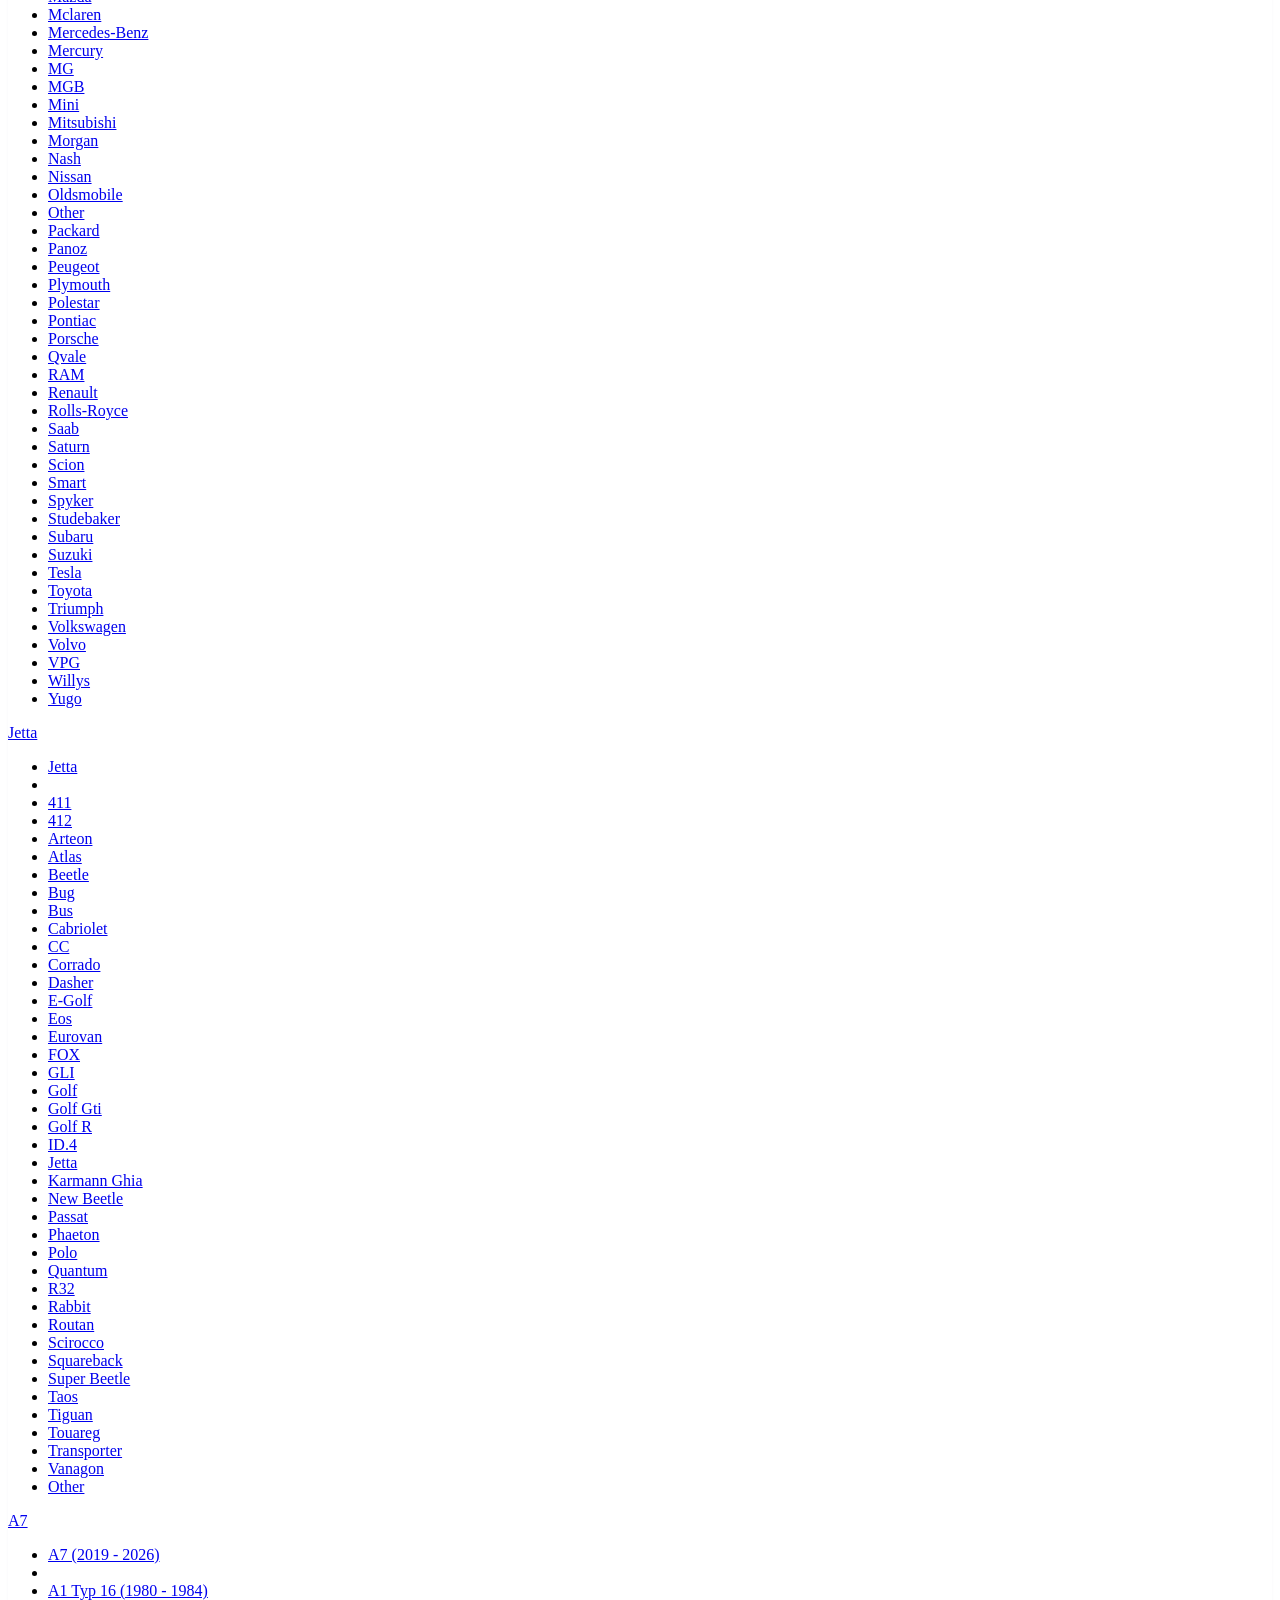
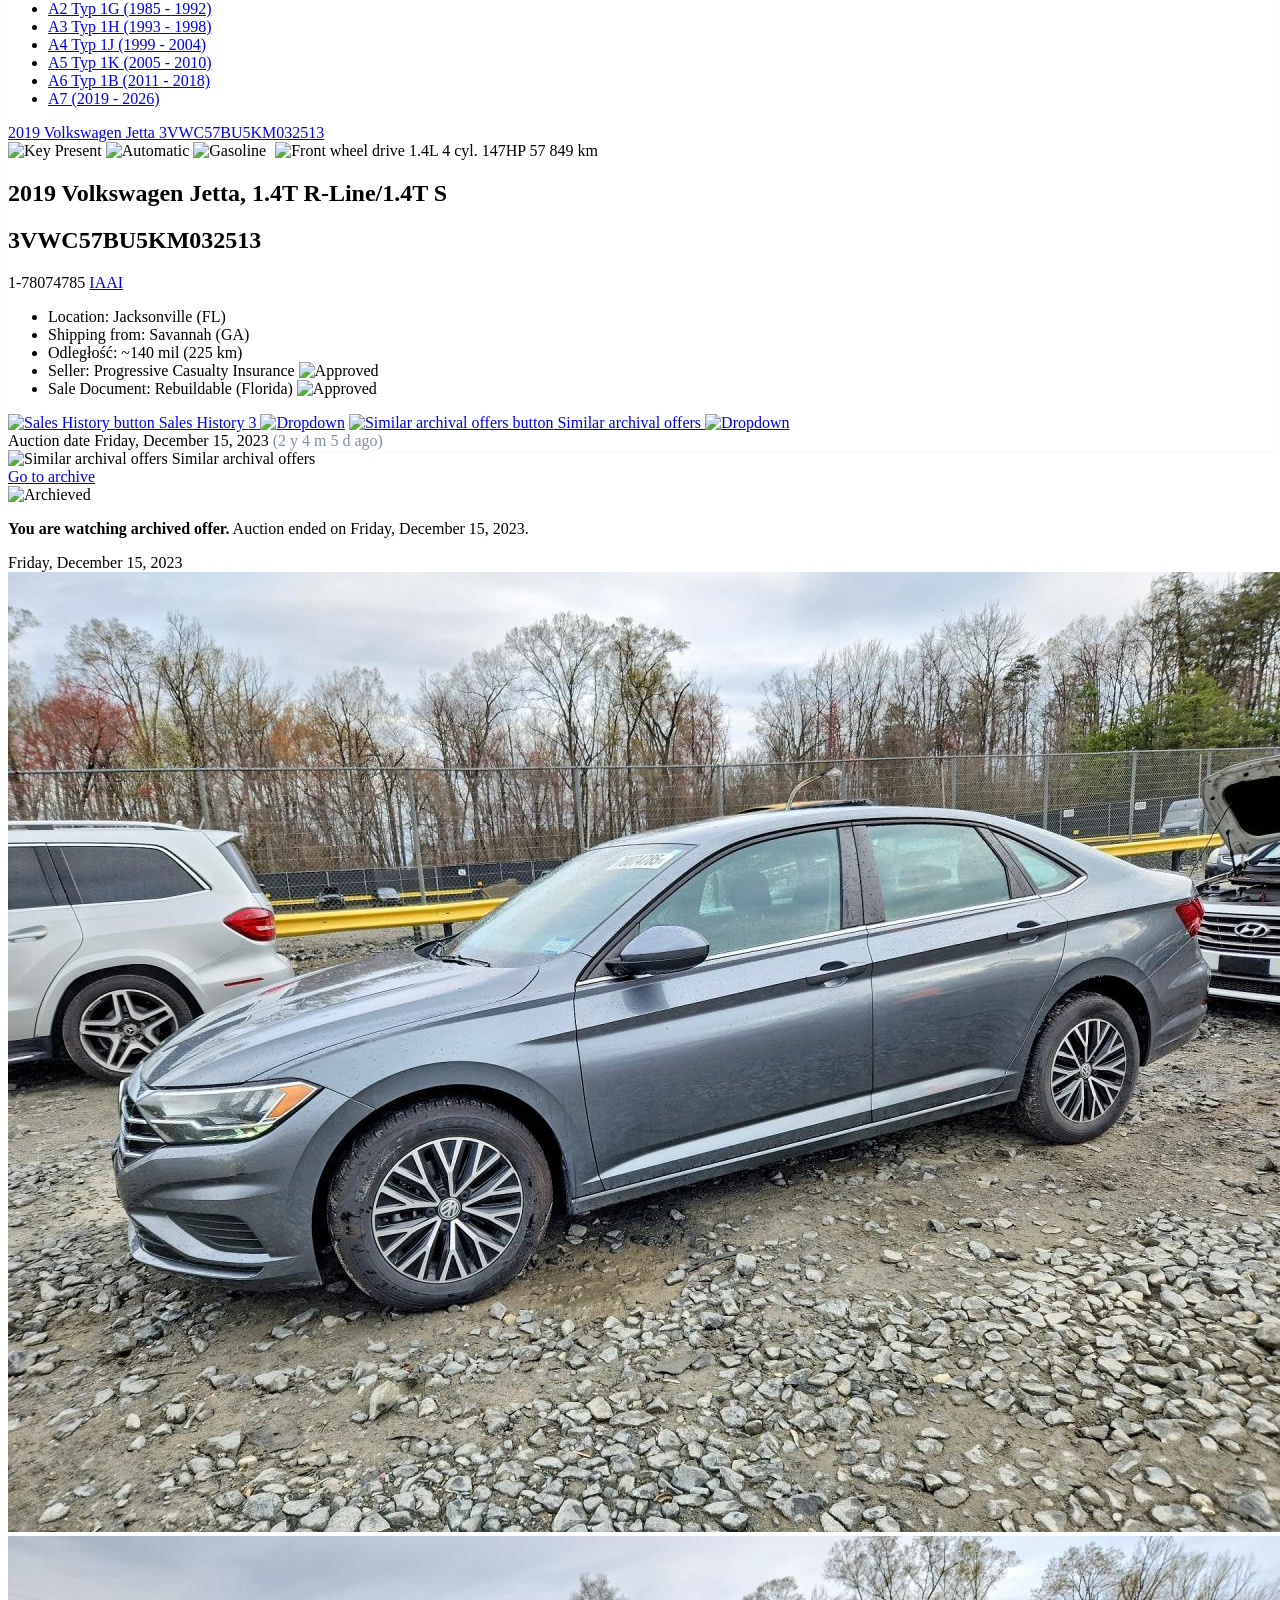
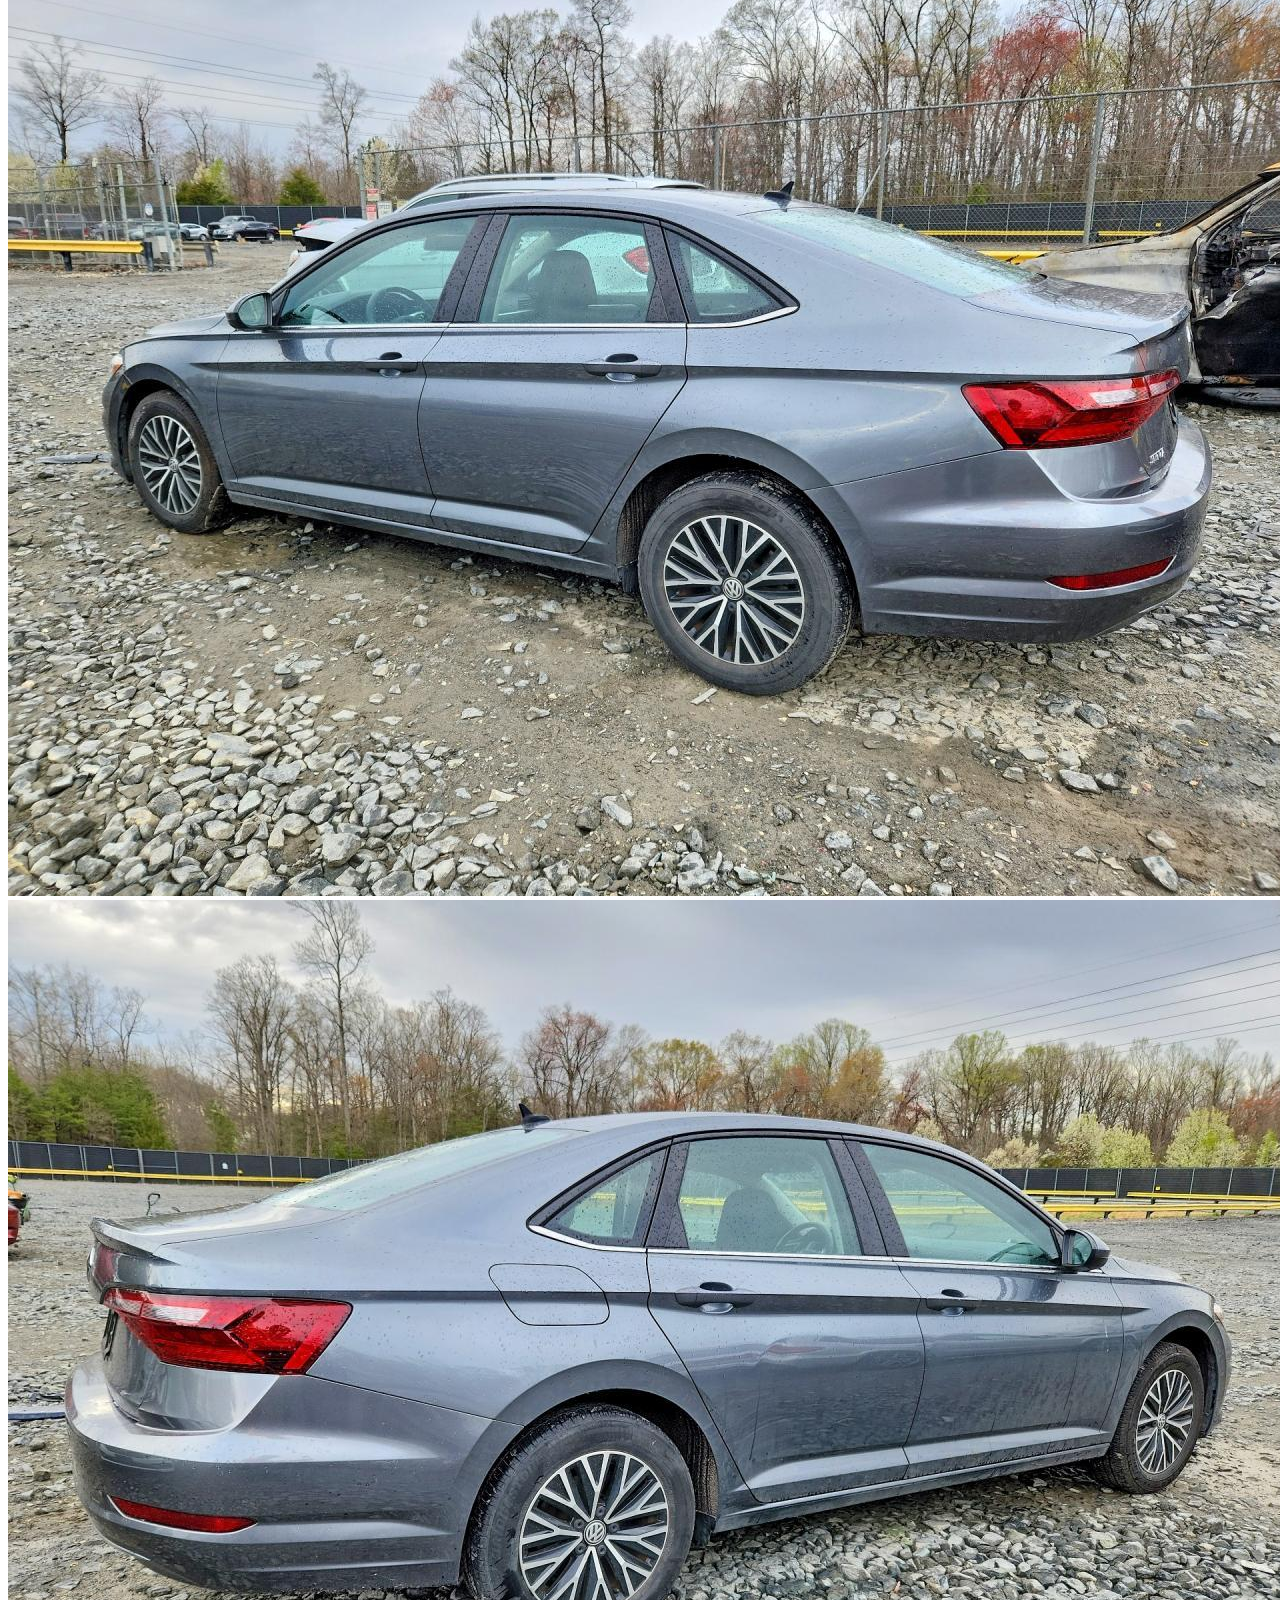
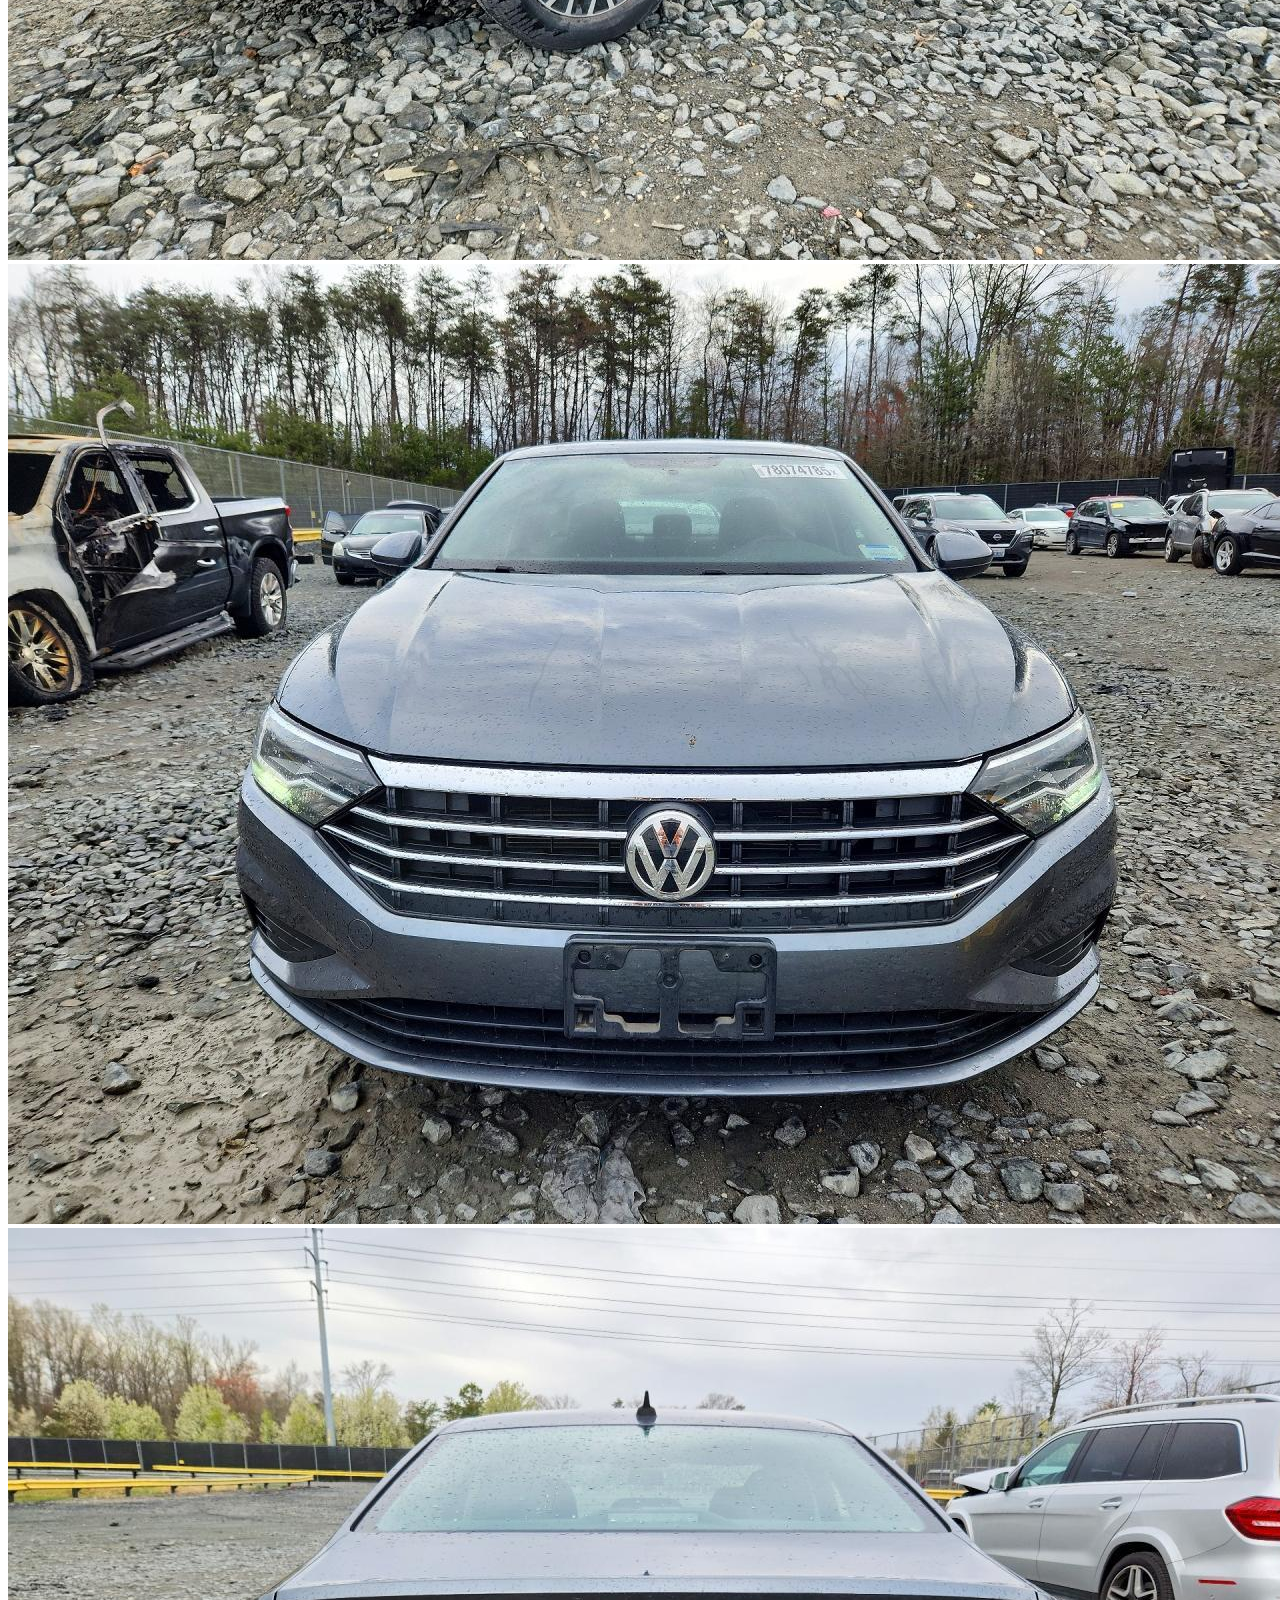
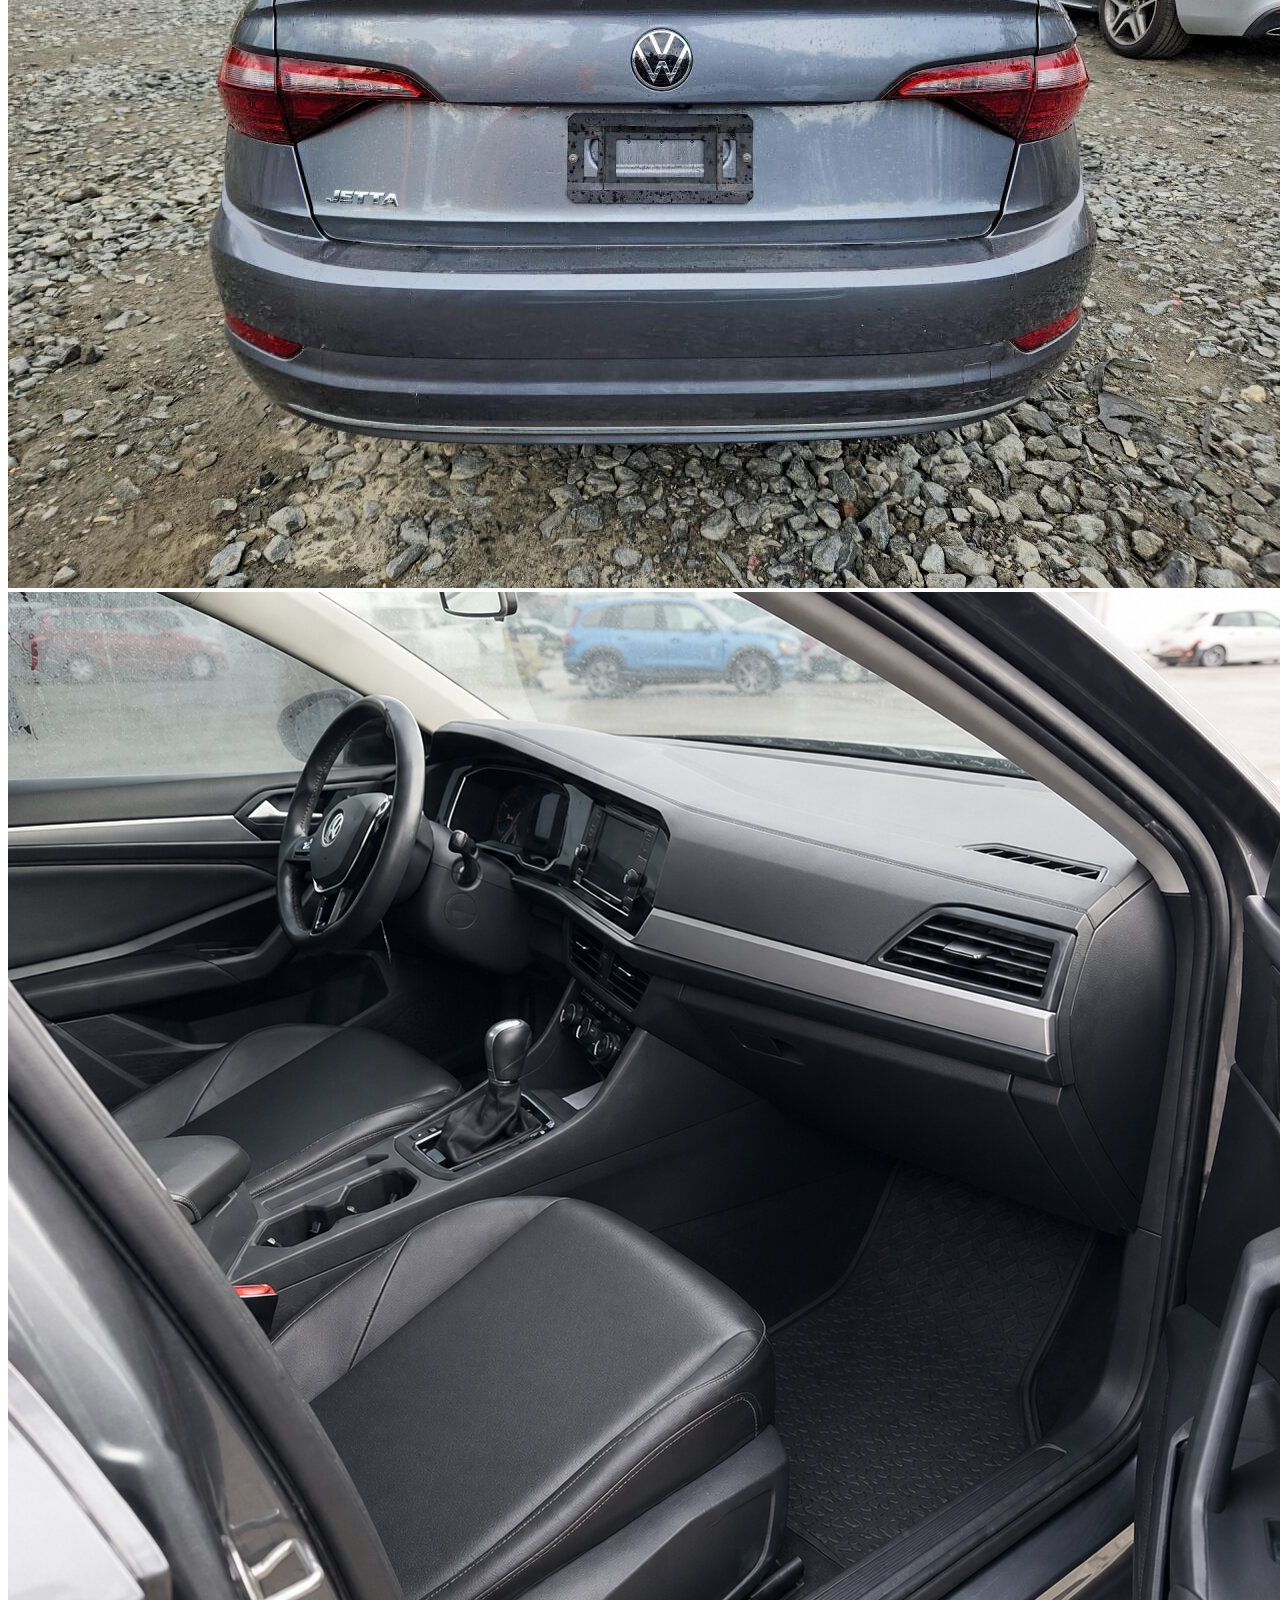
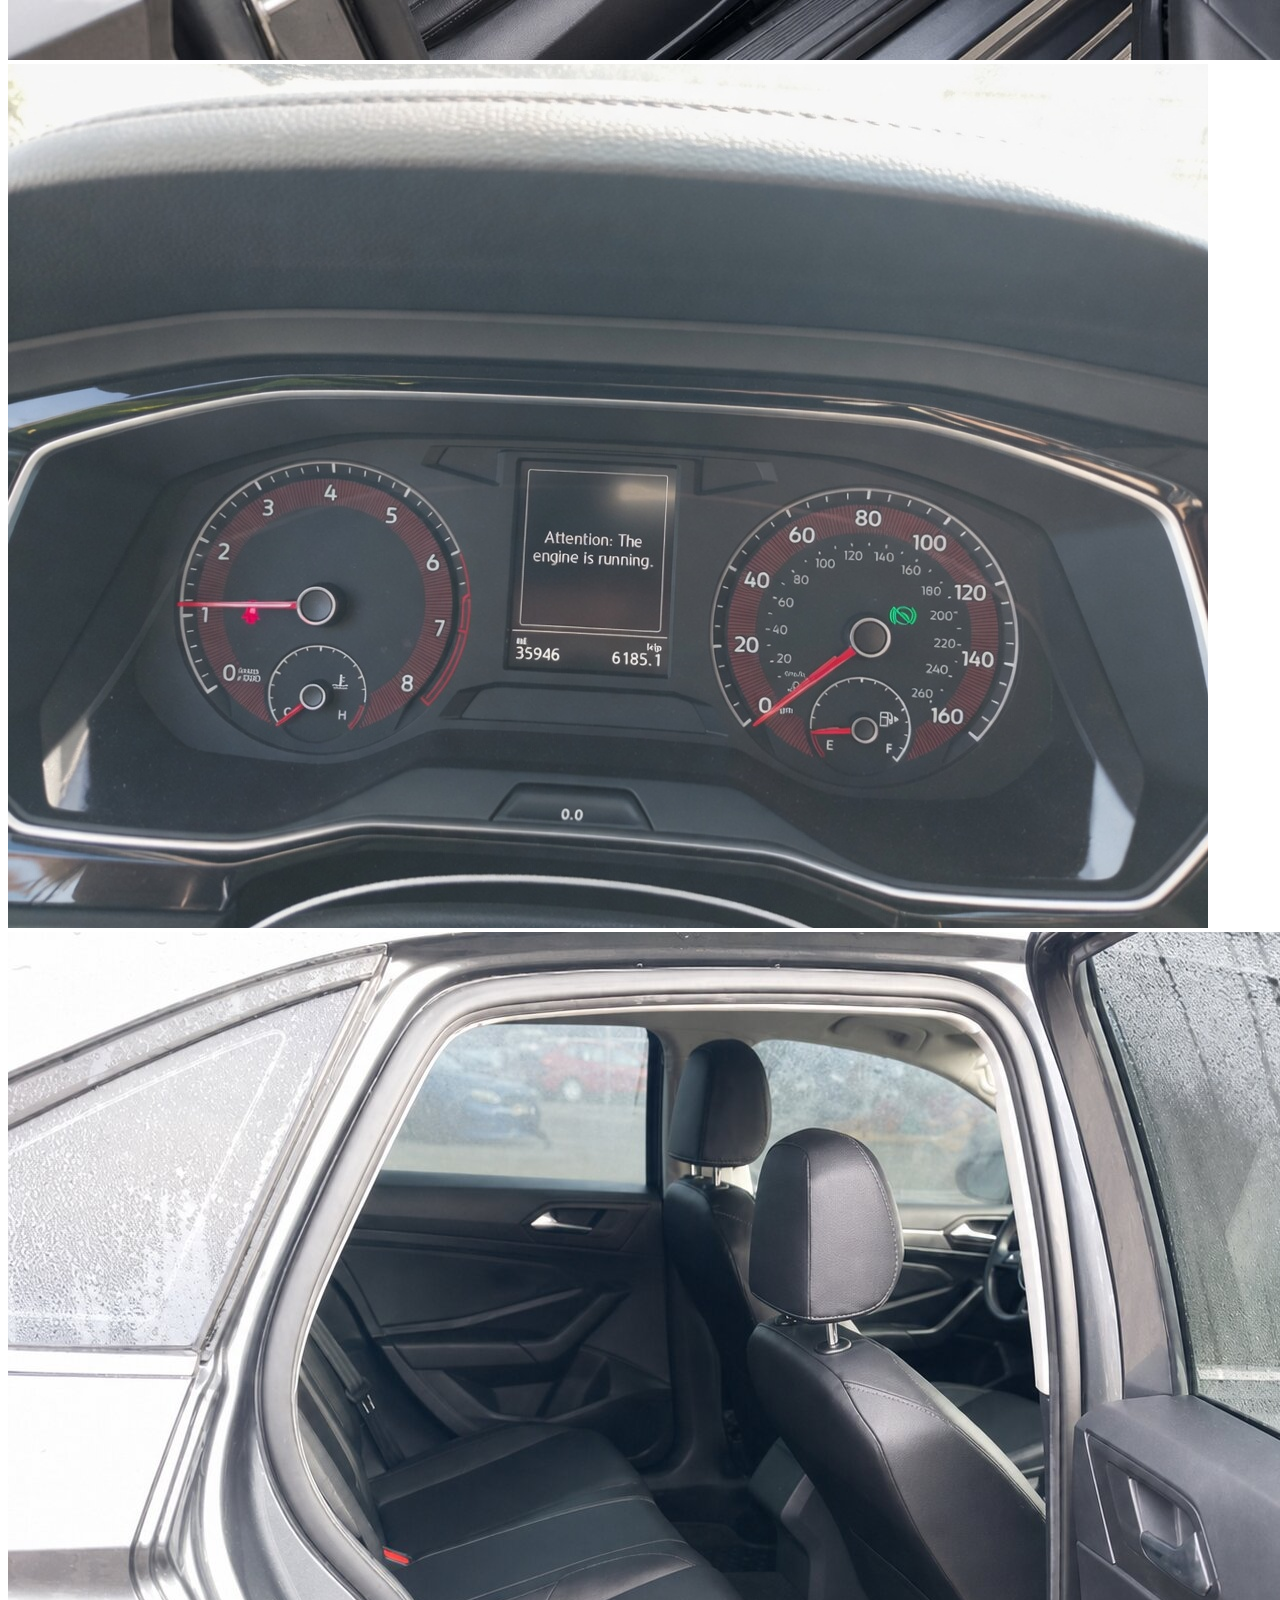
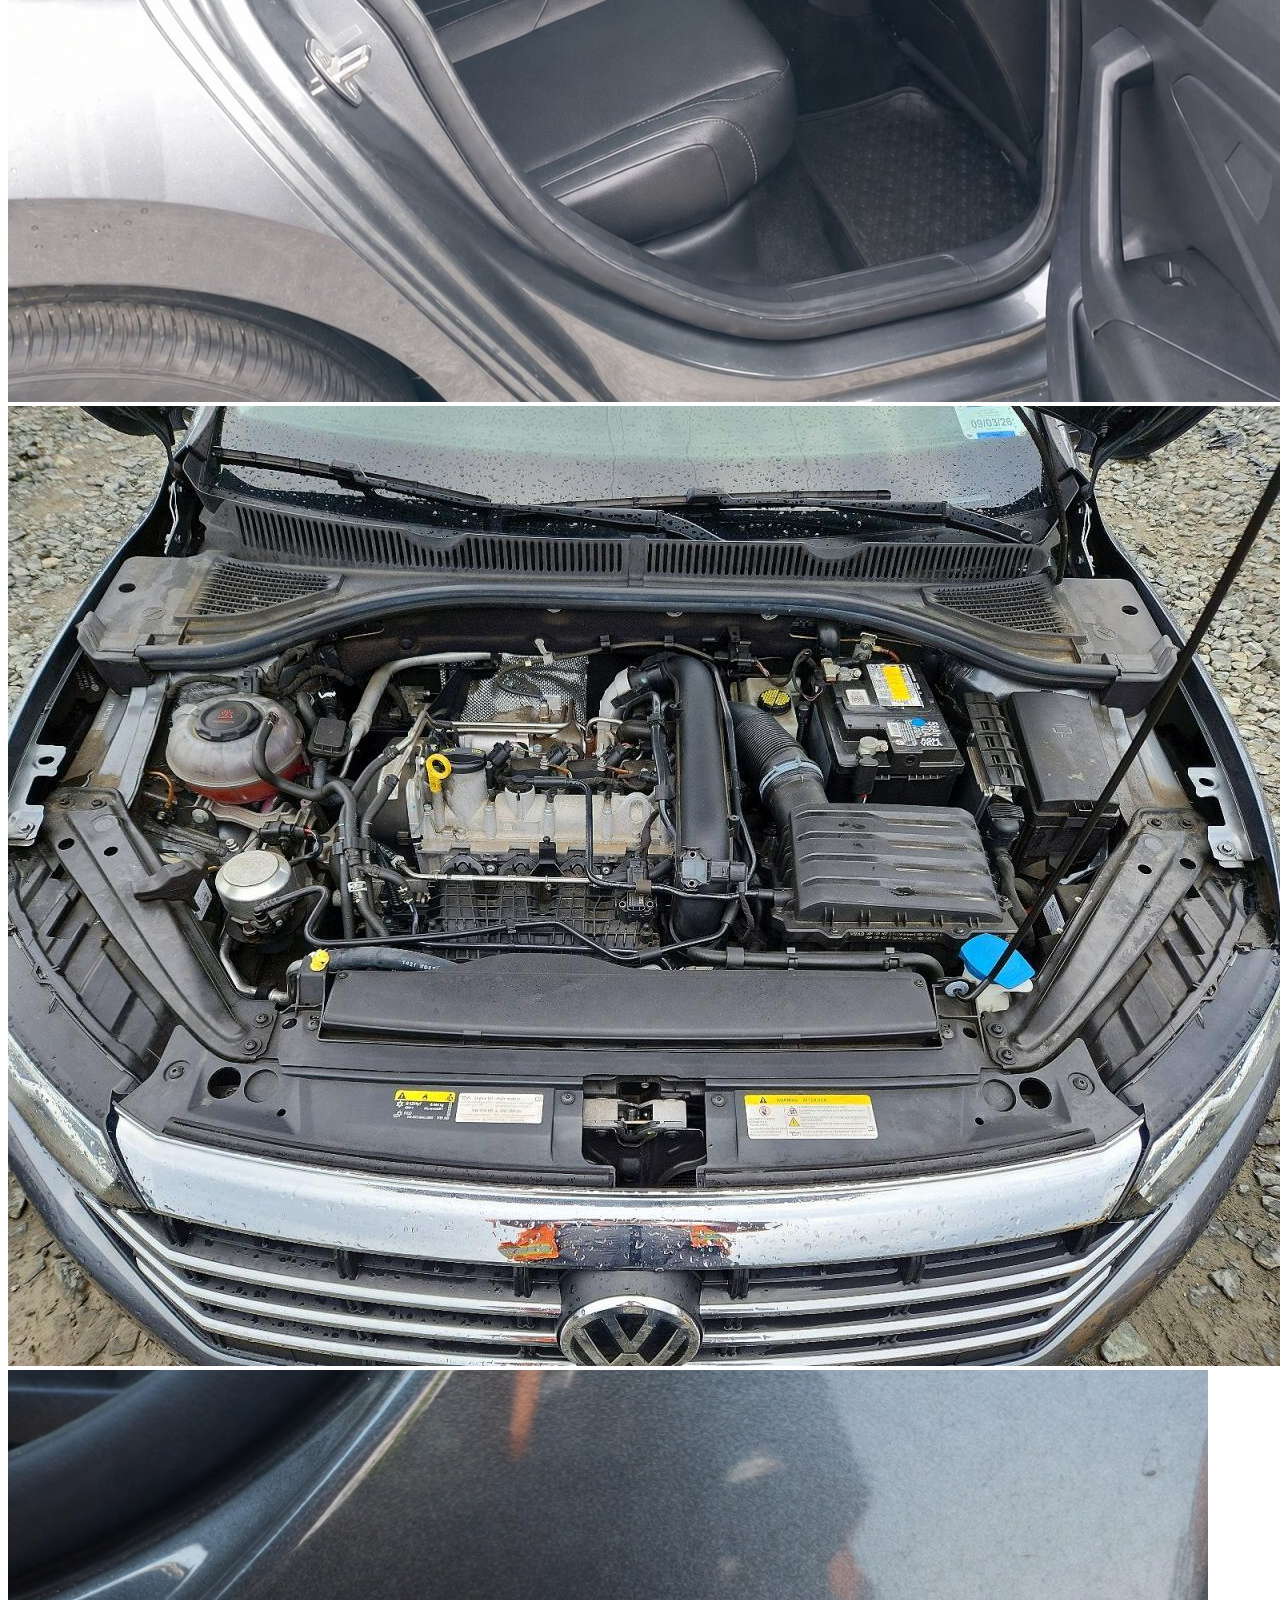
==== commit 7c07827c: "Update site content" ====
--- a/index.html
+++ b/index.html
@@ -1677,16 +1677,16 @@
 												<img src="https://mercury.bid.cars/1-78074785/2019-Volkswagen-Jetta-3VWC57BU5KM032513-6.jpg" data-lazy-src="https://mercury.bid.cars/1-78074785/2019-Volkswagen-Jetta-3VWC57BU5KM032513-6.jpg" alt="3VWC57BU5KM032513 2019 Volkswagen Jetta Thumbnail photo no. 6"/>
 											</div>
 																					<div class="f-carousel__thumb">
-												<img src="https://mercury.bid.cars/1-78074785/2019-Volkswagen-Jetta-3VWC57BU5KM032513-7.jpg" data-lazy-src="https://mercury.bid.cars/1-78074785/2019-Volkswagen-Jetta-3VWC57BU5KM032513-7.jpg" alt="3VWC57BU5KM032513 2019 Volkswagen Jetta Thumbnail photo no. 7"/>
+												<img src="2019%20Volkswagen%20Jetta,%201.4T%20R-Line_1.4T%20S%20_%203VWC57BU5KM032513%20_%20Bid%20History%20_%20BidCars_files/2019-Volkswagen-Jetta-3VWC57BU5KM032513-7.jpg" data-lazy-src="https://mercury.bid.cars/1-78074785/2019-Volkswagen-Jetta-3VWC57BU5KM032513-7.jpg" alt="3VWC57BU5KM032513 2019 Volkswagen Jetta Thumbnail photo no. 7"/>
 											</div>
 																					<div class="f-carousel__thumb">
-												<img src="https://mercury.bid.cars/1-78074785/2019-Volkswagen-Jetta-3VWC57BU5KM032513-8.jpg" data-lazy-src="https://mercury.bid.cars/1-78074785/2019-Volkswagen-Jetta-3VWC57BU5KM032513-8.jpg" alt="3VWC57BU5KM032513 2019 Volkswagen Jetta Thumbnail photo no. 8"/>
+												<img src="2019%20Volkswagen%20Jetta,%201.4T%20R-Line_1.4T%20S%20_%203VWC57BU5KM032513%20_%20Bid%20History%20_%20BidCars_files/2019-Volkswagen-Jetta-3VWC57BU5KM032513-8.jpg" data-lazy-src="https://mercury.bid.cars/1-78074785/2019-Volkswagen-Jetta-3VWC57BU5KM032513-8.jpg" alt="3VWC57BU5KM032513 2019 Volkswagen Jetta Thumbnail photo no. 8"/>
 											</div>
 																					<div class="f-carousel__thumb">
-												<img src="https://mercury.bid.cars/1-78074785/2019-Volkswagen-Jetta-3VWC57BU5KM032513-9.jpg" data-lazy-src="https://mercury.bid.cars/1-78074785/2019-Volkswagen-Jetta-3VWC57BU5KM032513-9.jpg" alt="3VWC57BU5KM032513 2019 Volkswagen Jetta Thumbnail photo no. 9"/>
+												<img src="2019%20Volkswagen%20Jetta,%201.4T%20R-Line_1.4T%20S%20_%203VWC57BU5KM032513%20_%20Bid%20History%20_%20BidCars_files/2019-Volkswagen-Jetta-3VWC57BU5KM032513-9.jpg" data-lazy-src="https://mercury.bid.cars/1-78074785/2019-Volkswagen-Jetta-3VWC57BU5KM032513-9.jpg" alt="3VWC57BU5KM032513 2019 Volkswagen Jetta Thumbnail photo no. 9"/>
 											</div>
 																					<div class="f-carousel__thumb">
-												<img src="https://mercury.bid.cars/1-78074785/2019-Volkswagen-Jetta-3VWC57BU5KM032513-10.jpg" data-lazy-src="https://mercury.bid.cars/1-78074785/2019-Volkswagen-Jetta-3VWC57BU5KM032513-10.jpg" alt="3VWC57BU5KM032513 2019 Volkswagen Jetta Thumbnail photo no. 10"/>
+												<img src="2019%20Volkswagen%20Jetta,%201.4T%20R-Line_1.4T%20S%20_%203VWC57BU5KM032513%20_%20Bid%20History%20_%20BidCars_files/2019-Volkswagen-Jetta-3VWC57BU5KM032513-10.jpg" data-lazy-src="https://mercury.bid.cars/1-78074785/2019-Volkswagen-Jetta-3VWC57BU5KM032513-10.jpg" alt="3VWC57BU5KM032513 2019 Volkswagen Jetta Thumbnail photo no. 10"/>
 											</div>
 																			</div>
 
